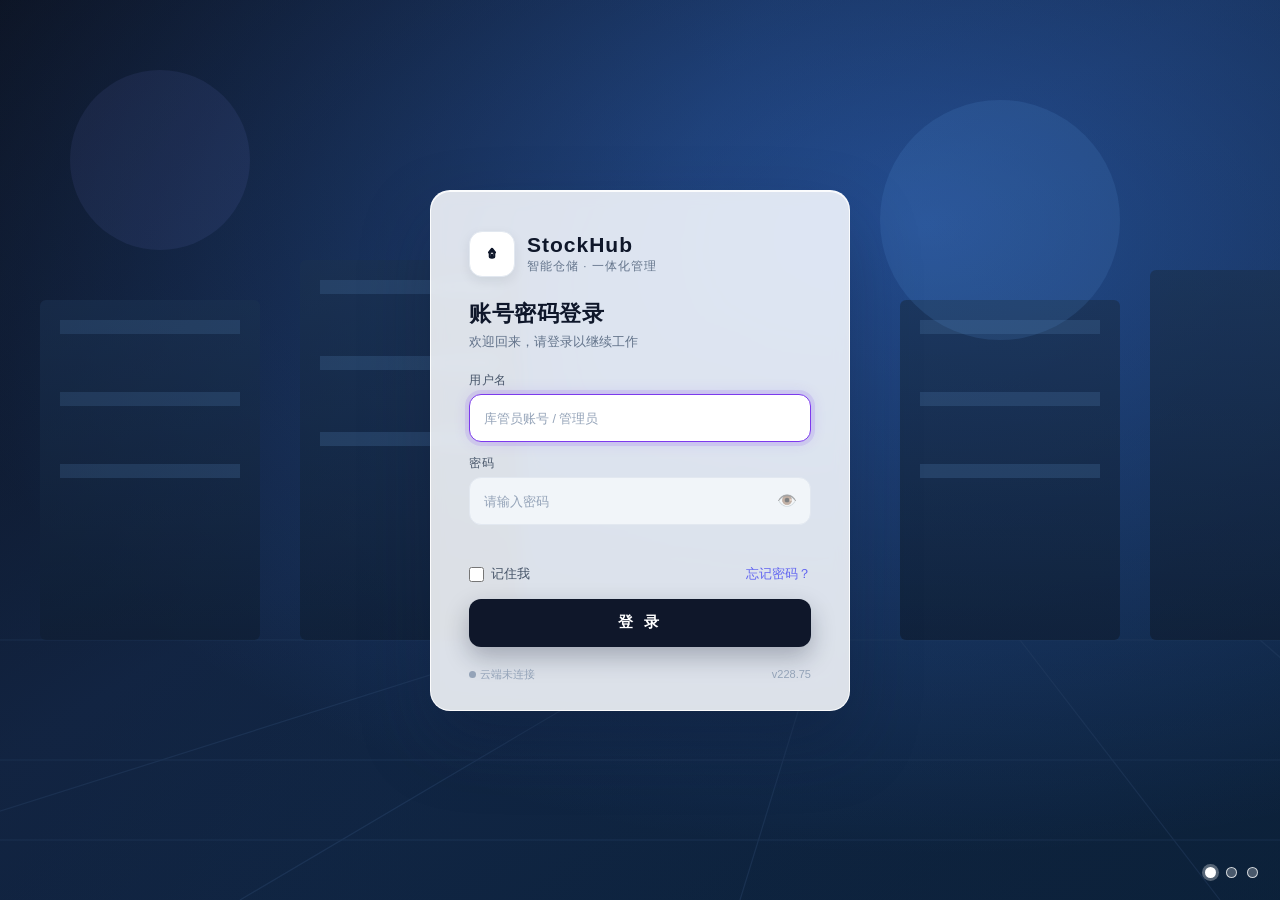
==== index.html @ 63c7f607 "Add files via upload" ====
<!DOCTYPE html>
<html lang="zh-CN" data-theme="light">
<head>
  <meta charset="UTF-8">
  <meta name="viewport" content="width=device-width, initial-scale=1.0, maximum-scale=1.0, user-scalable=no, viewport-fit=cover">
  <meta name="apple-mobile-web-app-capable" content="yes">
  <meta name="apple-mobile-web-app-status-bar-style" content="default">
  <meta name="apple-mobile-web-app-title" content="库管工作台">
  <link rel="apple-touch-icon" href="icons/icon-192.png?v=228.75" type="image/png">
  <link rel="icon" href="icons/icon-192.png?v=228.75" type="image/png">
  <link rel="manifest" href="manifest.json?v=228.75">
  <meta name="theme-color" content="#357ABD">
  <!-- 🟢 AUDIT-228-08（v228.18）：CSP 说明 —— 此处**不写** meta CSP，原因有二：
       ① Content-Security-Policy-Report-Only **不支持通过 <meta> 传递**（浏览器会报
          "delivered via a <meta> element, which is disallowed"，策略被整条忽略）；
       ② 本页大量使用内联 onclick 与内联 <style>，强制 CSP 需 'unsafe-inline'，
          实际拦截价值有限，却容易误伤第三方 SDK。
       正确做法是在**服务端响应头**配置（静态托管需由网关/CDN 注入）：
         Content-Security-Policy-Report-Only: default-src 'self'; script-src 'self' 'unsafe-inline' https://beacon.cdn.qq.com; style-src 'self' 'unsafe-inline'; img-src 'self' data: blob:; connect-src 'self' https: wss:; frame-ancestors 'self'; base-uri 'self'
       待控制台观察无业务误报后，再切换为 Content-Security-Policy 强制执行。
       ⚠️ CSP 只是「第二道防线」，第一道仍是所有插值必须经 esc / escAttr。 -->
  <title>库管系统工作台</title>
<!-- CRITICAL_CSS_START -->
<style>
/* 关键 CSS：首屏内联，由 tools/gen-critical-css.mjs 从 css/style.css 自动生成，请勿手改 */
:root{
  /* 背景与光晕 */
  --bg-primary: #F0F4F8;
  --bg-aurora-1: rgba(148, 200, 220, 0.18);
  --bg-aurora-2: rgba(167, 180, 220, 0.15);
  --bg-aurora-3: rgba(160, 210, 200, 0.15);
  --bg-aurora-4: rgba(180, 170, 200, 0.10);
  --bg-noise: url("data:image/svg+xml,%3Csvg viewBox='0 0 256 256' xmlns='http://www.w3.org/2000/svg'%3E%3Cfilter id='n'%3E%3CfeTurbulence type='fractalNoise' baseFrequency='0.9' numOctaves='4' stitchTiles='stitch'/%3E%3C/filter%3E%3Crect width='100%25' height='100%25' filter='url(%23n)' opacity='0.025'/%3E%3C/svg%3E");

  /* 卡片 */
  /* 🟢 v228.08 P1-7：模糊半径下调后，提高卡片底色不透明度作补偿，
     避免背后内容透出影响文字可读性（磨砂感略减，但可读性不降级）。 */
  --card-bg: rgba(255,255,255,0.82);
  --card-bg-hover: rgba(255,255,255,0.85);
  --card-border: rgba(255,255,255,0.8);
  --card-shadow: 0 4px 24px rgba(31,38,135,0.06);
  --card-shadow-hover: 0 8px 36px rgba(31,38,135,0.10);

  /* 🟢 v228.68：语义表面变量（供内联 style 的 var(--bg-card,#fff) 等引用）。
     此前暗色主题未定义这些变量，导致大量内联 var(--bg-card,#fff) 在暗色下回退成纯白。
     这里在亮/暗两套都显式声明，使内联样式随主题切换。 */
  --bg-card: #ffffff;
  --border-color: #e5e7eb;
  --bg-input: #f3f4f6;
  --text-secondary: #5A6B7F;

  /* 🟢 v185：标题行改为冰川蓝渐变（D' 方案），变量跟随主调 */
  --thead-bg: #5e9ad0;

  /* 侧边栏/弹窗（🟢 v186-B：深青+暖橙方案） */
  --panel-bg: #ffffff;
  --panel-border: rgba(0,78,102,0.10);
  --panel-teal: #004E66;
  --panel-teal-light: #51a3bc;
  --panel-orange: #ff5f2e;

  /* 文字 */
  --text-main: #1E293B;
  /* 🟢 v228.24 B-2：--text-body 原 #64748B 在斑马纹行(rgba(220,232,242,.55))上仅 4.22:1，12px 不达标；
     加深至 #5A6B7F（白底 5.46:1 / 斑马行 4.84:1） */
  --text-body: #5A6B7F;
  /* 🟢 v228.24 B-2：原 #94A3B8 在白底仅 2.56:1（KPI 标签/空态/分页数字全站命中，WCAG AA 失败）；
     加深至 #5A6B7F ≈5.1:1。⚠️ 此为权威定义（style.css 后于 index.html 内联 <style> 加载，故此处生效） */
  --text-muted: #5A6B7F;
  --text-inverse: #FFFFFF;

  /* 主色调（冰川蓝） */
  --primary: #5B9BD5;
  --primary-light: #93C5FD;
  --primary-deep: #3B82C4;
  --primary-glow: rgba(91,155,213,0.3);

  /* 强调色 */
  --accent-mint: #6DBF9F;
  --accent-mint-light: rgba(109,191,159,0.15);
  --accent-coral: #D49595;
  --accent-coral-light: rgba(212,149,149,0.15);
  --accent-lavender: #A78BFA;
  --accent-lavender-light: rgba(167,139,250,0.15);
  --accent-warm: #D4A870;
  --accent-warm-light: rgba(212,168,112,0.15);

  /* 状态色（🟢 v227.32：提饱和，解决莫兰迪低对比——小字号/移动端看不清的问题；与深色主题对齐） */
  /* 🟢 v228.24 B-2：danger 文字色由 #E5484D（白底 3.91:1 / 斑马行 3.47:1，12px 不达标）加深至 #C62828
     （白底 5.62:1 / 斑马行 4.99:1）。该令牌在明色主题下仅作前景文字（背景用 -bg 变量），加深不影响实心填充观感。 */
  --status-danger: #C62828;
  --status-danger-bg: rgba(198,40,40,0.12);
  /* 🟢 v228.24 B-2：warning/success 同因「作前景文字」而加深（原 #F59E0B 仅 2.15:1、#16A34A 仅 3.30:1）
     → #B45309（5.02:1）/ #15803D（5.02:1）。背景态仍由 -bg 变量承担，不影响徽标/进度条观感。 */
  --status-warning: #A04708;
  --status-warning-bg: rgba(160,71,8,0.14);
  --status-success: #15803D;
  --status-success-bg: rgba(21,128,61,0.12);
  --status-info: #2563EB;
  --status-info-bg: rgba(37,99,235,0.12);

  /* 毛玻璃
     🟢 v228.08 性能优化 P1-7：模糊半径 20px/10px → 8px/6px。
     backdrop-filter 的 GPU 开销与模糊半径近似平方关系，20~24px 的重磨砂在低端机/移动端
     滚动与弹窗动画时明显掉帧。降到 8px 后磨砂感基本保留（配合卡片背景不透明度上调作补偿），
     合成开销大幅下降。 */
  --glass-blur: blur(8px) saturate(150%);
  --glass-blur-light: blur(6px) saturate(140%);

  /* 滚动条（🟢 v190：加宽到 12px，轨道透明+内边距留白，滑块用冰川蓝半透，hover 加深） */
  --scrollbar-thumb: rgba(91,155,213,0.35);
  --scrollbar-thumb-hover: rgba(91,155,213,0.55);
  --scrollbar-track: transparent;
  --scrollbar-width: 12px;
  --scrollbar-thumb-w: 10px;

  /* 🟢 v227.53：侧栏面板/头部/按钮底色（默认浅色态） */
  --sidebar-panel-bg-top: #ffffff;
  --sidebar-panel-bg-bottom: #f3f9fb;
  --sidebar-header-bg-top: #f4fafa;
  --sidebar-header-bg-bottom: #ffffff;
  --sidebar-toggle-bg: #f4fafa;

  /* 圆角 */
  --radius-xs: 6px;
  --radius-sm: 10px;
  --radius-md: 16px;
  --radius-lg: 22px;
  --radius-xl: 28px;

  /* 布局 */
  --header-height: 56px;
  --sidebar-width: 240px;
  --content-gap: 14px;

  /* 过渡 */
  --theme-transition: 0.3s cubic-bezier(0.4, 0, 0.2, 1);
}

[data-theme="dark"]{
  --bg-primary: #0B1120;
  --bg-aurora-1: rgba(56,189,248,0.06);
  --bg-aurora-2: rgba(99,102,241,0.05);
  --bg-aurora-3: rgba(52,211,153,0.04);
  --bg-aurora-4: rgba(168,85,247,0.03);
  --bg-noise: url("data:image/svg+xml,%3Csvg viewBox='0 0 256 256' xmlns='http://www.w3.org/2000/svg'%3E%3Cfilter id='n'%3E%3CfeTurbulence type='fractalNoise' baseFrequency='0.9' numOctaves='4' stitchTiles='stitch'/%3E%3C/filter%3E%3Crect width='100%25' height='100%25' filter='url(%23n)' opacity='0.02'/%3E%3C/svg%3E");

  --card-bg: rgba(15,23,42,0.74);
  --card-bg-hover: rgba(15,23,42,0.8);
  --card-border: rgba(56,189,248,0.25);
  --card-shadow: 0 0 20px rgba(56,189,248,0.06), inset 0 1px 0 rgba(255,255,255,0.03);
  --card-shadow-hover: 0 0 32px rgba(56,189,248,0.12), inset 0 1px 0 rgba(255,255,255,0.05);

  --panel-bg: rgba(15,31,42,0.94);
  --panel-border: rgba(81,163,188,0.20);
  --panel-teal: #5e9ad0;
  --panel-teal-light: #6DBF9F;
  --panel-orange: #ff7a52;

  /* 🟢 v185：暗色标题行改为更深冰川蓝渐变 */
  --thead-bg: #234c76;

  --text-main: #F8FAFC;
  --text-body: #94A3B8;
  --text-muted: #64748B;
  --text-inverse: #0F172A;

  --primary: #38BDF8;
  --primary-light: #7DD3FC;
  --primary-deep: #0EA5E9;
  --primary-glow: rgba(56,189,248,0.4);

  --accent-mint: #34D399;
  --accent-mint-light: rgba(52,211,153,0.12);
  --accent-coral: #FB7185;
  --accent-coral-light: rgba(251,113,133,0.12);
  --accent-lavender: #A78BFA;
  --accent-lavender-light: rgba(167,139,250,0.12);
  --accent-warm: #FBBF24;
  --accent-warm-light: rgba(251,191,36,0.12);

  --status-danger: #FB7185;
  --status-danger-bg: rgba(251,113,133,0.15);
  --status-warning: #FBBF24;
  --status-warning-bg: rgba(251,191,36,0.15);
  --status-success: #34D399;
  --status-success-bg: rgba(52,211,153,0.15);
  --status-info: #38BDF8;
  --status-info-bg: rgba(56,189,248,0.15);

  --scrollbar-thumb: rgba(56,189,248,0.40);
  --scrollbar-thumb-hover: rgba(56,189,248,0.65);
  --scrollbar-track: transparent;
  --scrollbar-width: 12px;
  --scrollbar-thumb-w: 10px;

  /* 🟢 v228.68：语义表面变量（暗色值）—— 与 :root 对应，确保内联 var(--bg-card,#fff) 等随暗色翻转 */
  --bg-card: #1b222c;
  --border-color: #3a4452;
  --bg-input: #1f2733;
  --text-secondary: #cbd5e1;
}

*{ margin: 0; padding: 0; box-sizing: border-box; }

html, body{
  width: 100%; height: 100%;
  font-family: -apple-system, BlinkMacSystemFont, "SF Pro Display", "Helvetica Neue", sans-serif;
  font-size: 14px;
  color: var(--text-main);
  overflow: hidden;
  -webkit-font-smoothing: antialiased;
  -webkit-overflow-scrolling: touch;
  transition: color var(--theme-transition);
}

body{
  background: var(--bg-primary);
  transition: background var(--theme-transition);
}

.loading-overlay{
  position: fixed; top: 0; left: 0; right: 0; bottom: 0;
  background: var(--bg-primary);
  backdrop-filter: blur(8px); -webkit-backdrop-filter: blur(8px);
  display: flex; flex-direction: column; align-items: center; justify-content: center;
  z-index: 1000; transition: opacity 0.3s;
}
.loading-spinner{
  width: 40px; height: 40px; border: 3px solid rgba(122,156,165,0.12);
  border-top-color: var(--primary); border-radius: 50%;
  animation: spin 0.7s linear infinite;
}
@keyframes spin { to{ transform: rotate(360deg); }}
.loading-text{ margin-top: 14px; font-size: 13px; color: var(--text-body); font-weight: 500; }
/* 🟢 v228.22：加载副文案 + 跳过按钮（B-1 修复：打底/同步长时间不结束时的逃生口） */
.loading-sub{ margin-top: 10px; font-size: 12.5px; color: var(--text-muted); line-height: 1.5; max-width: 280px; text-align: center; }
.loading-actions{ margin-top: 18px; display: flex; gap: 10px; justify-content: center; }
.loading-skip-btn{ font-size: 13px; padding: 8px 16px; cursor: pointer; }
/* 🟢 v228.22 B-3：内置示例数据提示横幅（让用户区分演示数据与真实数据） */
.demo-data-banner{
  margin:0 0 12px; padding:10px 14px; border-radius:10px;
  background:rgba(245,158,11,0.12); border:1px solid rgba(245,158,11,0.35);
  color:#92400e; font-size:12.5px; line-height:1.5;
}
.demo-data-banner b{ color:#b45309; }
[data-theme="dark"] .demo-data-banner{ background:rgba(245,158,11,0.16); color:#fcd34d; border-color:rgba(245,158,11,0.40); }
[data-theme="dark"] .demo-data-banner b{ color:#fbbf24; }

/* 货车进度条形态 */
.loading-truck-wrap{ margin-top: 22px; display: flex; flex-direction: column; align-items: center; gap: 10px; }
[hidden]{ display: none !important; }
.loading-seg{ position: relative; width: min(360px, 70vw); height: 16px;
  background: rgba(122,156,165,.14); border-radius: 8px; }
.loading-seg::after{ content: ""; position: absolute; left: 0; top: 0; bottom: 0; width: 100%;
  background: linear-gradient(180deg, var(--primary), var(--accent)); opacity: .0; border-radius: 8px; }
.truck-gfx{ position: absolute; top: -44px; left: 0; width: 64px; height: 40px; transform: translateX(0);
  transition: left .22s cubic-bezier(.4,0,.2,1);
  filter: drop-shadow(0 2px 3px rgba(0,0,0,.5)) drop-shadow(0 0 6px rgba(47,212,196,.22)); }
.truck-gfx svg{ display: block; width: 64px; height: 40px; }
.truck-gfx .wheel{ transform-box: fill-box; transform-origin: center; animation: wheelSpin .5s linear infinite; }
@keyframes wheelSpin { to{ transform: rotate(360deg); }}
.truck-gfx{ animation: truckBob .5s ease-in-out infinite; }
@keyframes truckBob { 0%, 100%{ transform: translateX(0) translateY(0); } 50%{ transform: translateX(0) translateY(-1.5px); }}
.loading-pct{ font-size: 13px; font-weight: 600; letter-spacing: 1px; color: var(--accent); }

/* 胶囊波形态(云端同步) */
.loading-caps-wrap{ margin-top: 26px; display: flex; flex-direction: column; align-items: center; }
.loading-caps{ display: flex; align-items: flex-end; gap: 4px; height: 54px; }
.loading-caps span{ width: 7px; height: 8px; border-radius: 3px; background: rgba(122,156,165,.18);
  transition: height .28s cubic-bezier(.3,1.4,.5,1), background .2s; }
.loading-caps span.on{ background: linear-gradient(180deg, var(--accent), var(--primary)); }
.loading-caps span.head{ background: #7ec8f0; box-shadow: 0 0 8px var(--accent); transform: scaleY(1.5); }

/* 粒子流体形态(数据导入) */
.loading-fluid-wrap{ margin-top: 28px; display: flex; flex-direction: column; align-items: center; }
.loading-fluid{ position: relative; width: min(300px, 70vw); height: 16px; border-radius: 8px; overflow: hidden;
  background: rgba(122,156,165,.12); border: 1px solid rgba(122,156,165,.25); }
.loading-fluid canvas{ position: absolute; inset: 0; width: 100%; height: 100%; }
.loading-fluid-base{ position: absolute; left: 0; top: 0; bottom: 0; width: 0%; border-radius: 8px;
  background: linear-gradient(90deg, rgba(47,212,196,.35), rgba(79,155,232,.35)); transition: width .25s linear; }
</style>
<!-- CRITICAL_CSS_END -->
    <!-- 🟢 v228.09 性能优化 P0-2：首屏关键 CSS 已内联（上方 CRITICAL_CSS 块，8.4KB），
         全量 style.css(211KB) 改为【非阻塞】加载：preload 拉取 → onload 转 stylesheet。
         首屏只依赖 8.4KB 内联样式，loading 遮罩即可正确显示；全量样式在遮罩期间并行加载完成。 -->
    <link rel="preload" href="css/style.css?v=228.75" as="style" onload="this.onload=null;this.rel='stylesheet'">
    <noscript><link rel="stylesheet" href="css/style.css?v=228.75"></noscript>
    <script>
      // 兜底：极老旧内核可能不触发 preload 的 onload。延迟 3s 检测，仅在样式确实未生效时
      // 才补一个阻塞式 link —— 延迟是为了避免正常情况下误触发、反而抵消异步收益。
      setTimeout(function () {
        var ok = false;
        for (var i = 0; i < document.styleSheets.length; i++) {
          if ((document.styleSheets[i].href || '').indexOf('css/style.css') >= 0) { ok = true; break; }
        }
        if (!ok) {
          var l = document.createElement('link');
          l.rel = 'stylesheet'; l.href = 'css/style.css?v=228.75';
          document.head.appendChild(l);
        }
      }, 3000);
    </script>
  <!-- 🟢 v228.08 性能优化 P0-1：首屏只保留「启动必需」的两个库（Dexie 数据层 / Supabase 云端同步）。
       以下大库改为按需加载（由 js/lazy-lib.js 提供 LazyLib，首次使用时才下载），
       首屏 JS 下载+解析量从 ~3.1MB 降至 ~0.2MB：
         · chart.min.js(205KB)  → 仪表盘/趋势图首次绘制时
         · xlsx.full.min.js(881KB) → 数据导入 / Excel 导出时（Worker 解析另自行 importScripts）
         · jsqr.min.js(257KB)   → 打开「扫一扫」时
         · jszip.min.js(98KB)   → 点击「源码」打包下载时
         · qrcode.min.js(57KB)  → 现存量二维码 / 存货档案二维码（v228.17 恢复加载，见下方 <script>） -->
  <script defer src="lib/dexie.min.js?v=55"></script>
  <script defer src="lib/supabase.min.js?v=55"></script>
  <script defer src="js/lazy-lib.js?v=228.75"></script>
<!-- 🟢 v228.53：beacon 统计脚本改为「动态异步注入」。
     旧版（M4）用 defer：defer 脚本会阻塞 DOMContentLoaded，而 App.init()（app.js）也绑在
     DOMContentLoaded 上 —— 一旦 beacon.cdn.qq.com 在用户网络下慢/不可达（DNS 挂起、办公网
     屏蔽、境外链路抖动），启动屏「正在初始化...」会卡住直到请求超时（实测可 30s+）。
     改为动态注入后：① 不再阻塞 DOMContentLoaded，应用秒启；② 加载完成后再上报（数据不丢）；
     ③ 加载失败静默跳过（统计缺失无碍业务）。 -->
<script>
(function(){
  function initBeacon(){
    try{
      var beacon=new BeaconAction({
        appkey:(window.AppConfig && AppConfig.beaconAppkey) || '0WEB06U85YBSLJNL',
        versionCode:'1.0.0',
        channelID:'share',
        delay:1000,
        sessionDuration:30*60*1000,
        isOversea:false,
        needReportRqdEvent:false
      });
      beacon.onDirectUserAction('preview_page_view',{
        'url':location.href,
        'referrer':document.referrer,
        'title':document.title,
        'sandbox_id':'c430b5fce1834633aeee2e5bbe763daa'
      });
    }catch(e){}
  }
  try{
    var s=document.createElement('script');
    s.src='https://beacon.cdn.qq.com/sdk/4.5.9/beacon_web.min.js';
    s.async=true;
    s.onload=initBeacon;
    s.onerror=function(){ /* 统计 CDN 不可达：静默跳过，绝不影响业务启动 */ };
    document.head.appendChild(s);
  }catch(e){ /* 注入失败同样不影响业务 */ }
})();
</script></head>
<body>
  <div class="app-container" id="appContainer">
    <!-- 固定左侧功能栏 -->
    <aside class="sidebar-panel" id="sidebarPanel">
      <div class="sidebar-header">
        <div class="sidebar-logo-icon" id="sidebarAvatar" title="点击更换头像">库</div>
        <div class="sidebar-header-info">
          <div class="sidebar-title" id="sidebarTitle" title="点击切换账号 / 退出登录">库管工作台</div>
          <div class="sidebar-subtitle" id="sidebarSubtitle">
            <input type="text" class="sidebar-mood-input" id="sidebarMood" placeholder="写点什么（如：今日心情、当班备注）" maxlength="30">
          </div>
        </div>
        <button class="sidebar-toggle-btn" id="sidebarToggleBtn" title="收起/展开边栏">
          <svg width="16" height="16" viewBox="0 0 16 16" fill="none"><path d="M10 4L6 8L10 12" stroke="currentColor" stroke-width="1.5" stroke-linecap="round" stroke-linejoin="round"/></svg>
        </button>
      </div>

      <!-- 🟢 v227.46：原「账号状态条」已删除 —— 账号入口统一为侧栏标题（点击可切换/退出）与顶部胶囊 -->

      <!-- 导航滚动区：小屏/移动端高度不足时内部滚动，保证所有功能模块可达 -->
      <nav class="sidebar-nav">
      <div class="sidebar-section">
        <a class="sidebar-item active" data-module="dashboard" href="#dashboard">
          <span class="item-icon" style="background:var(--accent-lavender-light);">📊</span>
          <span class="item-text">首页仪表盘</span>
        </a>
        <a class="sidebar-item" data-module="query" href="#query">
          <span class="item-icon" style="background:var(--accent-lavender-light);">🔍</span>
          <span class="item-text">查询系统</span>
          <span class="item-badge tag-info">热</span>
        </a>
        <a class="sidebar-item" data-module="inventoryAlert" href="#inventoryAlert">
          <span class="item-icon" style="background:var(--accent-coral-light);">⚠️</span>
          <span class="item-text">库存预警</span>
          <span class="item-badge tag-danger" id="badgeAlert">--</span>
        </a>
        <a class="sidebar-item" data-module="orderCheck" href="#orderCheck">
          <span class="item-icon" style="background:var(--accent-coral-light);">📋</span>
          <span class="item-text">订货核对</span>
        </a>
        <a class="sidebar-item" data-module="orderTrack" href="#orderTrack">
          <span class="item-icon" style="background:var(--accent-coral-light);">📦</span>
          <span class="item-text">订单跟踪</span>
        </a>
      </div>

      <div class="sidebar-section">
        <a class="sidebar-item" data-module="stock" href="#stock">
          <span class="item-icon" style="background:var(--accent-mint-light);">🏪</span>
          <span class="item-text">现存量</span>
        </a>
        <a class="sidebar-item" data-module="stocktake" href="#stocktake">
          <span class="item-icon" style="background:var(--accent-mint-light);">📋</span>
          <span class="item-text">盘点</span>
        </a>
        <a class="sidebar-item" data-module="stocktakeRecord" href="#stocktakeRecord">
          <span class="item-icon" style="background:var(--accent-mint-light);">📝</span>
          <span class="item-text">盘点记录列表</span>
        </a>
        <a class="sidebar-item" data-module="orders" href="#orders">
          <span class="item-icon" style="background:var(--status-info-bg);">📝</span>
          <span class="item-text">订单列表</span>
        </a>
        <a class="sidebar-item" data-module="inbound" href="#inbound">
          <span class="item-icon" style="background:var(--accent-mint-light);">📥</span>
          <span class="item-text">入库列表</span>
        </a>
        <a class="sidebar-item" data-module="pricing" href="#pricing">
          <span class="item-icon">💰</span><span class="item-text">合同价格</span>
        </a>
        <a class="sidebar-item" data-module="reconciliation" href="#reconciliation">
          <span class="item-icon">📋</span><span class="item-text">对账功能</span>
        </a>
      </div>

      <div class="sidebar-section">
        <a class="sidebar-item" data-module="supplier" href="#supplier">
          <span class="item-icon" style="background:var(--accent-warm-light);">🏭</span>
          <span class="item-text">供应商管理</span>
        </a>
        <a class="sidebar-item" data-module="lowTurnover" href="#lowTurnover">
          <span class="item-icon">🐢</span><span class="item-text">低周转材料</span>
        </a>
        <a class="sidebar-item" data-module="breach" href="#breach">
          <span class="item-icon">❌</span><span class="item-text">违约台账</span>
        </a>
        <a class="sidebar-item" data-module="outbound" href="#outbound">
          <span class="item-icon">📤</span><span class="item-text">临时出库</span>
        </a>
        <a class="sidebar-item" data-module="outboundList" href="#outboundList">
          <span class="item-icon">🏬</span><span class="item-text">中心出库列表</span>
        </a>
      </div>
      </nav>

      <div class="sidebar-footer">
        <!-- 🟢 v228.33：4 个系统入口（云端同步 / 数据导入 / 设置 / 源码）折叠进「更多 / 设置」分组，
             默认收起在底部，点击头部才展开 —— 解决低频入口长期占地盘、移动端/小屏更明显的问题；
             - 分组内各 item 仍保留 data-entry，App._applyEntryVisibility() / _wireEntryGuards() 显隐与权限门照常生效；
             - 折叠态用 grid-template-rows 0fr→1fr 平滑过渡；展开状态记忆在 localStorage('sidebarFooterOpen') -->
        <div class="sidebar-footer-group" id="sidebarFooterGroup">
          <div class="sidebar-footer-toggle" id="sidebarFooterToggle" role="button" tabindex="0" aria-expanded="false">
            <span class="item-icon" style="background:var(--accent-lavender-light)">⚙️</span>
            <span class="item-text">更多 / 设置</span>
            <span class="chevron">▾</span>
          </div>
          <div class="sidebar-footer-items"><div class="sidebar-footer-items-inner">
            <a class="sidebar-item" data-entry="cloud" onclick="App.openCloudEntry()">
              <span class="item-icon">☁️</span><span class="item-text">云端同步</span>
            </a>
            <a class="sidebar-item" data-entry="import" onclick="App.openImportEntry()">
              <span class="item-icon">🔄</span><span class="item-text">数据导入</span>
            </a>
            <a class="sidebar-item" data-entry="settings" id="sidebarSettingsBtn">
              <span class="item-icon">⚙️</span><span class="item-text">设置</span>
            </a>
            <a class="sidebar-item" data-entry="source" id="sourceDownloadBtn" href="javascript:void(0)" title="下载工作台源代码">
              <span class="item-icon">📦</span><span class="item-text">源码</span>
            </a>
          </div></div>
        </div>
      </div>
    </aside>

    <!-- 移动端汉堡菜单遮罩 -->
    <div class="sidebar-overlay" id="sidebarOverlay"></div>

    <!-- 主内容区 -->
    <main class="main-content">
      <!-- 顶部导航栏 -->
      <header class="top-bar">
        <div class="top-bar-left">
          <button class="hamburger-btn mobile-only" id="hamburgerBtn">
            <span></span><span></span><span></span>
          </button>
          <!-- 🟢 v228.70：去掉内联 white-space:nowrap（会压过移动端两行折行规则），换行控制统一交给 CSS
               🟢 v228.71：去掉内联 font-size:16px（同理会压过移动端 12px 缩号规则），字号统一交给 CSS -->
          <strong style="color:var(--text-primary);">StockHub</strong>
          <span id="appVersionBadge" style="font-size:10.5px;color:var(--text-secondary);background:rgba(99,102,241,0.08);border:1px solid rgba(99,102,241,0.18);padding:2px 7px;border-radius:6px;margin-left:6px;font-weight:500;letter-spacing:0.3px;" title="当前发布版本号"></span>
        </div>
        <div class="search-box">
          <button class="topbar-account-btn" id="topbarAccountBtn" title="点击切换账号" aria-label="当前账号"></button>
        </div>
        <div class="top-bar-right">
          <!-- 🟢 v197：扫一扫图标（WebRTC + jsQR）→ 识别存货编码 → 直达档案页 -->
          <button class="topbar-qr-scan" id="topbarQrScanBtn" title="扫一扫" aria-label="扫一扫">
            <svg viewBox="0 0 24 24" width="20" height="20" fill="none" stroke="currentColor" stroke-width="2" stroke-linecap="round" stroke-linejoin="round" aria-hidden="true">
              <path d="M3 7V5a2 2 0 0 1 2-2h2"></path>
              <path d="M17 3h2a2 2 0 0 1 2 2v2"></path>
              <path d="M21 17v2a2 2 0 0 1-2 2h-2"></path>
              <path d="M7 21H5a2 2 0 0 1-2-2v-2"></path>
              <line x1="3" y1="12" x2="21" y2="12"></line>
            </svg>
          </button>
          <button class="theme-toggle" id="themeToggle" title="切换主题">🌙</button>
          <span class="current-time" id="currentTime">--:--</span>
          <div class="sync-status" id="syncStatus" title="云端连接状态">
            <span class="status-dot"></span>
            <span id="syncStatusText">未连接</span>
            <span id="syncStatusAgo" class="sync-status__ago" hidden></span>
          </div>
        </div>
      </header>

      <!-- 内容滚动区 -->
      <div class="content-scroll" id="contentArea">
        <!-- 动态渲染 -->
      </div>
    </main>

    <!-- 🟢 v227.33：移动端底部 Tab 栏（一级入口仅「查询 / 盘点」，其余模块走汉堡抽屉）
         理由：库管员户外单手操作，高频就这两个；只放 2 个 Tab 可给足触控宽度（≥44px）。 -->
    <nav class="mobile-tabbar" id="mobileTabbar" aria-label="底部快捷导航">
      <button class="mtab-item" type="button" data-tab-module="query">
        <span class="mtab-icon">🔍</span>
        <span class="mtab-label">查询</span>
      </button>
      <button class="mtab-item" type="button" data-tab-module="stocktake">
        <span class="mtab-icon">📋</span>
        <span class="mtab-label">盘点</span>
      </button>
    </nav>
  </div>

  <!-- 加载遮罩 -->
  <div class="loading-overlay" id="loadingOverlay">
    <div class="loading-spinner" id="loadingSpinner"></div>
    <div class="loading-text" id="loadingText">正在初始化...</div>
    <div class="loading-sub" id="loadingSub" hidden></div>
    <div class="loading-actions" id="loadingActions" hidden>
      <button class="btn--ghost loading-skip-btn" id="loadingSkipBtn" type="button">跳过并进入工作台</button>
    </div>

    <!-- 货车进度条形态(variant: 'truck', 传 progress 时启用) -->
    <div class="loading-truck-wrap" id="loadingTruckWrap" hidden>
      <div class="loading-seg" id="loadingSeg">
        <div class="truck-gfx" id="loadingTruck">
          <svg width="64" height="40" viewBox="0 0 64 40" fill="none" xmlns="http://www.w3.org/2000/svg">
            <defs>
              <linearGradient id="ltBodyG" x1="0" y1="0" x2="0" y2="1">
                <stop offset="0" stop-color="#39e0d0"/><stop offset="1" stop-color="#1c9e96"/>
              </linearGradient>
              <linearGradient id="ltCabG" x1="0" y1="0" x2="0" y2="1">
                <stop offset="0" stop-color="#5aa6ee"/><stop offset="1" stop-color="#3f7fd0"/>
              </linearGradient>
            </defs>
            <rect x="6" y="26" width="52" height="4" rx="2" fill="#2a3340"/>
            <rect x="6" y="10" width="30" height="17" rx="3" fill="url(#ltBodyG)" stroke="#1b8f88" stroke-width="1.2"/>
            <line x1="14" y1="12" x2="14" y2="25" stroke="#1b8f88" stroke-width="1" opacity=".7"/>
            <line x1="22" y1="12" x2="22" y2="25" stroke="#1b8f88" stroke-width="1" opacity=".7"/>
            <line x1="30" y1="12" x2="30" y2="25" stroke="#1b8f88" stroke-width="1" opacity=".7"/>
            <path d="M36 13 L46 13 Q50 13 51 17 L51 27 L36 27 Z" fill="url(#ltCabG)" stroke="#2f6bc0" stroke-width="1.2"/>
            <path d="M38 15 L45 15 Q47 15 48 17 L48 20 L38 20 Z" fill="#16324a"/>
            <circle cx="50.5" cy="22" r="1.6" fill="#9fe9ff"/>
            <circle class="wheel" cx="16" cy="30" r="5" fill="#232b33" stroke="#0f141a" stroke-width="1.2"/>
            <circle class="wheel" cx="16" cy="30" r="2" fill="#3a4550"/>
            <circle class="wheel" cx="44" cy="30" r="5" fill="#232b33" stroke="#0f141a" stroke-width="1.2"/>
            <circle class="wheel" cx="44" cy="30" r="2" fill="#3a4550"/>
            <rect x="8" y="8" width="3" height="2" rx="1" fill="#2fd4c4"/>
          </svg>
        </div>
      </div>
      <div class="loading-pct" id="loadingPct">0%</div>
    </div>

    <!-- 胶囊波形态(variant: 'capsule', 不确定进度自走) -->
    <div class="loading-caps-wrap" id="loadingCapsWrap" hidden>
      <div class="loading-caps" id="loadingCaps"></div>
    </div>

    <!-- 粒子流体形态(variant: 'fluid', 不确定进度自走) -->
    <div class="loading-fluid-wrap" id="loadingFluidWrap" hidden>
      <div class="loading-fluid" id="loadingFluid"><div class="loading-fluid-base" id="loadingFluidBase"></div><canvas id="loadingFluidCanvas" width="300" height="16"></canvas></div>
    </div>
  </div>

  <!-- 详情模态框 -->
  <div class="modal-overlay" id="modalOverlay">
    <div class="modal" id="modal">
      <div class="modal-header">
        <span class="modal-title" id="modalTitle">详情</span>
        <button class="modal-close" id="modalClose">&times;</button>
      </div>
      <div class="modal-body" id="modalBody"></div>
    </div>
  </div>

  <!-- 源代码下载密码弹窗 -->
  <div class="modal-overlay" id="dlPwOverlay">
    <div class="modal modal-compact" id="dlPwModal">
      <div class="modal-header">
        <span class="modal-title">🔒 源代码下载</span>
        <button class="modal-close" id="dlPwClose">&times;</button>
      </div>
      <div class="modal-body">
        <p style="margin-bottom:14px;color:var(--text-secondary);font-size:14px;line-height:1.6;">该压缩包受密码保护，请输入下载密码后下载：</p>
        <input type="password" id="dlPwInput" placeholder="请输入下载密码" autocomplete="off"
          style="width:100%;padding:11px 12px;border-radius:10px;border:1px solid var(--panel-border);
                 background:var(--input-bg, #fff);color:var(--text-main);font-size:14px;margin-bottom:10px;
                 outline:none;box-sizing:border-box;">
        <div id="dlPwError" style="color:#EF4444;font-size:13px;min-height:18px;margin-bottom:8px;"></div>
        <button id="dlPwSubmit"
          style="width:100%;padding:11px;border:none;border-radius:10px;
                 background:linear-gradient(135deg,#7E8BD9,#5E6FC8);color:#fff;
                 font-weight:600;font-size:15px;cursor:pointer;">确认下载</button>
      </div>
    </div>
  </div>

  <!-- 全屏磨砂弹窗 -->
  <div class="panel-overlay" id="panelOverlay"></div>
  <div class="panel-dialog" id="panelDialog">
    <div class="panel-dialog-header">
      <span class="panel-dialog-title" id="panelTitle">模块名</span>
      <button class="panel-dialog-close" id="panelClose">&times;</button>
    </div>
    <div class="panel-dialog-body" id="panelBody">
      <!-- 弹窗内容动态渲染 -->
    </div>
  </div>

  <script defer src="js/table-utils.js?v=228.75"></script>
  <!-- 🟢 v228.17：恢复 qrcode.min.js 预载。二维码列（现存量列表 / 存货档案）依赖全局 qrcode 函数，
       此前 P0-1 性能优化误将其移除，导致 QR.thumb 全部返回“—”。文件仅 57KB，继续 defer 不阻塞首屏。 -->
  <script defer src="lib/qrcode.min.js?v=55"></script>
  <script defer src="js/qr-util.js?v=228.75"></script>
  <script defer src="js/qr-scan.js?v=228.75"></script>
  <script defer src="js/search-select.js?v=228.75"></script>
  <script defer src="js/entity-links.js?v=228.75"></script>
  <script defer src="js/db.js?v=228.75"></script>
  <script defer src="js/config.js?v=228.75"></script>
  <!-- 🟢 v200：工作台主题弹窗（替换浏览器原生 alert/confirm/prompt） -->
  <script defer src="js/modal.js?v=228.75"></script>
  <script defer src="js/sync.js?v=228.75"></script>
  <script defer src="js/data-loader.js?v=228.75"></script>
  <script defer src="js/dashboard.js?v=228.75"></script>
  <script defer src="js/supplier.js?v=228.75"></script>
  <script defer src="js/query.js?v=228.75"></script>
  <script defer src="js/reconciliation.js?v=228.75"></script>
  <script defer src="js/order-track.js?v=228.75"></script>
  <script defer src="js/inventory-alert.js?v=228.75"></script>
  <script defer src="js/order-check.js?v=228.75"></script>
  <script defer src="js/filter-layout.js?v=228.75"></script>
  <script defer src="js/components/datepicker.js?v=228.75"></script>
  <script defer src="js/orders.js?v=228.75"></script>
  <script defer src="js/inbound.js?v=228.75"></script>
  <script defer src="js/stock.js?v=228.75"></script>
  <script defer src="js/pricing.js?v=228.75"></script>
  <script defer src="js/low-turnover.js?v=228.75"></script>
  <script defer src="js/breach.js?v=228.75"></script>
  <script defer src="js/outbound.js?v=228.75"></script>
  <script defer src="js/stock-detail.js?v=228.75"></script>
  <script defer src="js/supplier-detail.js?v=228.75"></script>
  <script defer src="js/order-detail.js?v=228.75"></script>
  <script defer src="js/stocktake.js?v=228.75"></script>
  <script defer src="js/stocktake-records.js?v=228.75"></script>
  <script defer src="js/color-theme.js?v=228.75"></script>
  <script defer src="js/app.js?v=228.75"></script>
  <script defer src="js/globals.js?v=228.75"></script>
  <script>
  /* 🟢 v228.57：脚本加载完整性守护 —— 解决「发布网关间歇性 502 → 核心 JS 没下来 →
        App is not defined → 永久白屏」，且用户刷新还可能再撞上同一份坏缓存。
     原理：所有脚本都是 defer 普通脚本，任何一个 502 就整站挂掉且不可自愈。
     做法：DOMContentLoaded 后检查核心对象是否就绪；缺失则自动重载（指数退避，最多 5 次），
           并在重载时带上时间戳 query 绕开 CDN/网关的坏缓存。
     影响：全部正常时这段代码零副作用（检查通过即返回）。 */
  (function () {
    var MAX_RETRY = 5;
    function coreReady() {
      try {
        return typeof window.App !== 'undefined'
            && typeof window.AppConfig !== 'undefined'
            && typeof window.DataStore !== 'undefined'
            && typeof window.SyncManager !== 'undefined';
      } catch (e) { return false; }
    }
    function missing() {
      var m = [];
      try {
        if (typeof window.App === 'undefined') m.push('App');
        if (typeof window.AppConfig === 'undefined') m.push('AppConfig');
        if (typeof window.DataStore === 'undefined') m.push('DataStore');
        if (typeof window.SyncManager === 'undefined') m.push('SyncManager');
      } catch (e) {}
      return m;
    }
    function guard() {
      if (coreReady()) return;
      var n = 0;
      try { n = parseInt(sessionStorage.getItem('wb_boot_retry') || '0', 10) || 0; } catch (e) {}
      if (n >= MAX_RETRY) {
        console.error('[boot-guard] 核心脚本多次加载失败，已停止重试。缺失：' + missing().join(', '));
        try {
          var lt = document.getElementById('loadingText');
          if (lt) lt.textContent = '资源加载失败（' + missing().join('/') + '）：请检查网络后刷新页面';
        } catch (e) {}
        return;
      }
      n += 1;
      try { sessionStorage.setItem('wb_boot_retry', String(n)); } catch (e) {}
      console.warn('[boot-guard] 核心脚本缺失（' + missing().join(', ') + '），第 ' + n + '/' + MAX_RETRY + ' 次自动重载…');
      var delay = Math.min(300 * Math.pow(2, n - 1), 3000);
      setTimeout(function () {
        try {
          var u = new URL(location.href);
          u.searchParams.set('_boot', String(Date.now()));
          location.replace(u.toString());
        } catch (e) { location.reload(); }
      }, delay);
    }
    // DOMContentLoaded 此时 defer 脚本应已全部执行完毕
    window.addEventListener('DOMContentLoaded', function () {
      setTimeout(guard, 50);   // 留 50ms 让最后一个 defer 脚本收尾
    });
    // 加载成功后清掉重试计数（避免下次正常启动被历史计数影响）
    window.addEventListener('load', function () {
      setTimeout(function () { if (coreReady()) { try { sessionStorage.removeItem('wb_boot_retry'); } catch (e) {} } }, 200);
    });
  })();
  </script>
  <!-- PWA: 注册 Service Worker（支持离线 + 安装为桌面应用） -->
  <script>
    if ('serviceWorker' in navigator) {
      window.addEventListener('load', function() {
        // 🟢 v227.21：注册 URL 带版本戳 + updateViaCache:'none'，确保每次发版浏览器都重新拉取 SW 脚本，
        //   避免「改了 CACHE_NAME 但旧 ?v= 被 CDN 缓存、SW 永不更新」的卡死。
        navigator.serviceWorker.register('service-worker.js?v=228.75', { updateViaCache: 'none' }).then(function(reg) {
          console.log('[PWA] Service Worker 注册成功:', reg.scope);
        }).catch(function(err) {
          console.warn('[PWA] Service Worker 注册失败:', err);
        });
        // 🟢 v227.21：新 SW 接管控制时自动刷新一次，让新版资源立即生效（防「发了版却看不到」）。
        let __swRefreshing = false;
        navigator.serviceWorker.addEventListener('controllerchange', function() {
          if (__swRefreshing) return;
          __swRefreshing = true;
          location.reload();
        });
      });
    }
  </script>

  <!-- 源代码保护（基础防护：禁用右键/F12/查看源码快捷键 + 控制台水印） -->
  <script>
    (function () {
      // 1. 禁用右键菜单
      document.addEventListener('contextmenu', function (e) {
        e.preventDefault();
      });

      // 2. 禁用常见调试/查看源码快捷键
      document.addEventListener('keydown', function (e) {
        // F12
        if (e.key === 'F12') { e.preventDefault(); return; }
        // Ctrl+Shift+I / J / C / K（开发者工具）
        if (e.ctrlKey && e.shiftKey && ['I','J','C','K'].includes(e.key.toUpperCase())) {
          e.preventDefault(); return;
        }
        // Ctrl+U（查看源代码）
        if (e.ctrlKey && e.key.toUpperCase() === 'U') { e.preventDefault(); return; }
        // Ctrl+S（保存页面）
        if (e.ctrlKey && e.key.toUpperCase() === 'S') { e.preventDefault(); return; }
      });

      // 3. 禁止文本选择（防简单复制）
      document.addEventListener('selectstart', function (e) {
        if (e.target.tagName === 'INPUT' || e.target.tagName === 'TEXTAREA') return;
        // 允许在数据表格内选择
        if (e.target.closest && e.target.closest('.data-table')) return;
        e.preventDefault();
      });

      // 4. 控制台水印（含版本号）
      //    🟢 v228.18 附带修复：本脚本是**内联非 defer**脚本，会先于带 defer 的 config.js 执行，
      //    此处直接读 AppConfig 必然是 undefined，导致水印永远显示「v???」。
      //    改为等到 DOMContentLoaded（defer 脚本已全部执行完）后再取真实版本号并打印。
      const _printBanner = function () {
        const _ver = (window.AppConfig && AppConfig.app && AppConfig.app.version) || 'v???';
        const banner = '\n%c🔒 库管系统工作台 · ' + _ver + ' · 源码受保护\n%c本应用为内部使用版本。未经授权，禁止复制、分发或反编译源码。\n© Warehouse Workbench · All Rights Reserved\n';
        console.log(banner, 'color:#3b82f6;font-size:18px;font-weight:bold;padding:4px 0;', 'color:#64748b;font-size:12px;');
        console.log('%c当前版本：' + _ver + '  ·  如需正式授权或技术支持，请联系管理员。', 'color:#94a3b8;font-size:11px;font-style:italic;');
      };
      if (document.readyState === 'loading') {
        document.addEventListener('DOMContentLoaded', _printBanner);
      } else {
        _printBanner();
      }
    })();
  </script>

  <!-- 源代码下载：动态打包当前最新文件（不再使用静态旧 zip） -->
  <!-- 下载需输入密码 1122，每次点击都会要求输入。打包内容与线上版本完全一致。 -->
  <script>
    (function () {
      var overlay = document.getElementById('dlPwOverlay');
      var input   = document.getElementById('dlPwInput');
      var error   = document.getElementById('dlPwError');
      var PW      = '1122';

      // ===== 需要打包的文件清单（相对路径，与项目根目录一致）=====
      // 🟢 v227.89：兜底清单与 SOURCE_FILES.json 同步：新增 filter-layout.js，
      //   移除已删除的 css/style.css.bak-css501（旧备份，根目录已无此文件）。
      // 🟢 v228.60：移除 stocktake-batch.js（盘点批次汇总模块已下线，文件已删除）。
      // 优先路径仍是动态目录扫描（沙箱/常规 http server 支持），此清单仅在 GH Pages 等
      // 不支持目录列表的部署环境作为回退兜底。
      var FILES_TO_PACKAGE = [
        'index.html',
        'manifest.json',
        'service-worker.js',
        '.gitignore',
        'css/style.css',
        'docs/全局代码审查标准.md',
        'bridge/decrypt_bridge.py', 'bridge/dump_one.py', 'bridge/start_bridge.bat',
        'bridge/test_bridge.py', 'bridge/README.md', 'bridge/FRONTEND_INTEGRATION.md',
        'js/table-utils.js', 'js/db.js', 'js/config.js', 'js/sync.js', 'js/data-loader.js',
        'js/dashboard.js', 'js/supplier.js', 'js/query.js', 'js/reconciliation.js',
        'js/order-track.js', 'js/inventory-alert.js', 'js/orders.js', 'js/inbound.js',
        'js/stock.js', 'js/pricing.js', 'js/low-turnover.js', 'js/breach.js',
        'js/outbound.js', 'js/app.js', 'js/order-check.js',
        'js/stock-detail.js', 'js/supplier-detail.js', 'js/order-detail.js', 'js/entity-links.js',
        'js/stocktake.js', 'js/stocktake-records.js',
        'js/filter-layout.js', 'js/globals.js', 'js/color-theme.js', 'js/modal.js',
        'js/qr-scan.js', 'js/qr-util.js', 'js/search-select.js', 'js/import-worker.js',
        'js/components/datepicker.js',
        'lib/dexie.min.js', 'lib/chart.min.js', 'lib/xlsx.full.min.js',
        'lib/supabase.min.js', 'lib/jszip.min.js', 'lib/zxing.min.js',
        'lib/jsqr.min.js', 'lib/qrcode.min.js',
        'icons/icon-72.svg','icons/icon-96.svg','icons/icon-128.svg','icons/icon-144.svg',
        'icons/icon-152.svg','icons/icon-192.svg','icons/icon-512.svg','icons/icon-design.svg',
        'icons/icon-72.png','icons/icon-96.png','icons/icon-128.png','icons/icon-144.png',
        'icons/icon-152.png','icons/icon-192.png','icons/icon-512.png',
        '.github/workflows/deploy.yml',
        '.gitlab-ci.yml',
        'releases/app-manifest.json',
        '.nojekyll'
      ];

      // ===== 动态清单：优先用「目录列表扫描」实时获取当前部署的所有源码文件 =====
      // 这样以后新增任何文件，无需手动更新 SOURCE_FILES.json，下载的源码包都会自动包含。
      // 仅当服务器不支持目录列表（如 GitHub Pages）时，才回退到 SOURCE_FILES.json / 内置清单。
      var SCAN_ROOTS = ['js', 'lib', 'css', 'icons', 'bridge', 'docs'];
      var SKIP_DIRS  = new Set(['node_modules', '.git', 'tools', 'scripts', 'releases']);
      var ROOT_FILES = ['index.html', 'manifest.json', 'service-worker.js',
                        '.gitignore', '.gitlab-ci.yml', '.nojekyll', 'SOURCE_FILES.json',
                        '.github/workflows/deploy.yml', 'releases/app-manifest.json'];
      // 排除「根目录级别」的临时报告/草稿（如 全局代码审查报告_v227.50.md、UI优化方案.md 等），
      // 但【保留 docs/ 与 bridge/ 下的文档】——含《全局代码审查标准.md》及 bridge 的 README/集成说明。
      // 参数传相对路径（含目录），以区分根级垃圾与子目录里的正式文档。
      function _isDevJunk(relPath) {
        var base = relPath.indexOf('/') >= 0 ? relPath.split('/').pop() : relPath;
        if (/^(dp-|settings-verify)/.test(base) || base.endsWith('_preview.html')) return true;
        // 仅当 .md 位于仓库根目录时才视为垃圾；docs/、bridge/ 下的 .md 一律保留
        if (base.endsWith('.md') && relPath.indexOf('/') === -1) return true;
        return false;
      }
      // 仅在「目录扫描」路径下排除无用图片：保留 manifest 引用的 PWA 图标
      // (icons/icon-<size>.png|svg)，排除设计稿/预览/截图/草稿类图片（如 icon-design.svg）。
      function _isUselessImage(name) {
        var lower = name.toLowerCase();
        if (!/\.(png|jpe?g|gif|webp|svg)$/.test(lower)) return false;
        return /\bdesign\b|preview|screenshot|_bak|mock|draft|tmp|^v\d/i.test(lower);
      }
      async function _listDirEntries(relDir) {
        try {
          var resp = await fetch(relDir + (relDir.endsWith('/') ? '' : '/') + '?_=' + Date.now());
          if (!resp.ok) return null;
          var html = await resp.text();
          var out = [], re = /<a\s+href="([^"]+)"/gi, m;
          while ((m = re.exec(html))) {
            var h = decodeURIComponent(m[1]);
            if (h === '../' || h.charAt(0) === '/' || /^https?:/i.test(h)) continue;
            out.push(h);
          }
          return out;
        } catch (e) { return null; }
      }
      async function _scanRecursive(relDir) {
        var entries = await _listDirEntries(relDir);
        if (!entries) return [];
        var files = [], base = relDir === '' ? '' : relDir + '/';
        for (var i = 0; i < entries.length; i++) {
          var e = entries[i];
          if (e.charAt(e.length - 1) === '/') {
            var dirName = e.slice(0, -1);
            if (SKIP_DIRS.has(dirName) || dirName.charAt(0) === '.') continue;
            files = files.concat(await _scanRecursive(base + dirName));
          } else {
            if (e.charAt(0) === '.' || _isDevJunk(base + e) || _isUselessImage(e)) continue;
            files.push(base + e);
          }
        }
        return files;
      }
      async function scanSourceDirs() {
        var files = [];
        for (var i = 0; i < SCAN_ROOTS.length; i++) {
          files = files.concat(await _scanRecursive(SCAN_ROOTS[i]));
        }
        files = files.concat(ROOT_FILES);
        return files;
      }
      // 两份必备文档：任何回退路径都强制纳入，避免被目录扫描的 _isDevJunk 把根级 .md（纪律文档）误剔
      var REQUIRED_DOCS = ['docs/全局代码审查标准.md', '修复与发布纪律_v227.92.md'];

      async function buildPackageList() {
        // 🟢 v228.03 修复：优先用 package-source.mjs 生成的权威清单 SOURCE_FILES.json，
        // 它与「源码下载」交付包完全一致（全部代码 + 两份文档 + 有用图标，其余剔除）。
        // 不再优先目录扫描——目录扫描在部分托管可用，但会把根级 .md（纪律文档）误剔，导致下载缺文档。
        var sl = await loadFileList();
        if (sl && sl.length) {
          // 🟢 v228.66 纪律自愈：权威清单可能因「新增文件后忘记重跑 tools/gen-source-list.mjs」而漂移，
          // 这里实时比对目录扫描，把磁盘上有但清单漏掉的文件补进包，避免源码下载静默缺文件。
          try {
            var _disk = await scanSourceDirs();
            if (_disk && _disk.length) {
              var _set = new Set(sl);
              var _miss = [];
              for (var _i = 0; _i < _disk.length; _i++) {
                var _f = _disk[_i];
                if (_set.has(_f)) continue;
                if (_f.endsWith('.md')) continue;  // 🟢 v228.66：md 由清单精确控制，不参与自愈补入
                _miss.push(_f);
              }
              if (_miss.length) {
                console.warn('[download] 清单 SOURCE_FILES.json 缺失 ' + _miss.length + ' 个文件，已自愈补入（请重跑 tools/gen-source-list.mjs 同步清单）：' + _miss.slice(0, 12).join('、'));
                sl = sl.concat(_miss);
              }
            }
          } catch (e) { /* 扫描失败不影响主路径 */ }
          console.log('[download] 使用权威清单 SOURCE_FILES.json，共 ' + sl.length + ' 个文件');
          return sl;
        }
        // 回退①：动态目录扫描（实时），强制补入两份必备文档
        try {
          var dyn = await scanSourceDirs();
          if (dyn && dyn.length) {
            for (var k = 0; k < REQUIRED_DOCS.length; k++) {
              if (dyn.indexOf(REQUIRED_DOCS[k]) === -1) dyn.push(REQUIRED_DOCS[k]);
            }
            console.log('[download] 目录扫描回退，共 ' + dyn.length + ' 个文件（已补入两份必备文档）');
            return dyn;
          }
        } catch (e) { console.warn('[download] 目录扫描失败', e.message); }
        // 回退②：内置硬编码清单（同样补入两份文档）
        var fb = FILES_TO_PACKAGE.slice();
        for (var m = 0; m < REQUIRED_DOCS.length; m++) {
          if (fb.indexOf(REQUIRED_DOCS[m]) === -1) fb.push(REQUIRED_DOCS[m]);
        }
        return fb;
      }
      // 权威清单：由 tools/gen-source-list.mjs 扫描生成，作为目录列表不可用时的回退。
      async function loadFileList() {
        try {
          const resp = await fetch('SOURCE_FILES.json?' + new Date().getTime()); // 加时间戳防止缓存
          if (!resp.ok) return null;
          const list = await resp.json();
          if (Array.isArray(list) && list.length) {
            console.log('[download] 使用权威清单 SOURCE_FILES.json，共 ' + list.length + ' 个文件');
            return list;
          }
        } catch (e) {
          console.warn('[download] 读取 SOURCE_FILES.json 失败，回退内置清单', e.message);
        }
        return null;
      }

      // CDN 通常屏蔽以 . 开头的文件(返回403)，内嵌其内容作为兜底
      var DOTFILE_FALLBACKS = {
        '.gitignore': '# OS / editor junk\n.DS_Store\nThumbs.db\n*.swp\n\n# Node (not used, but safe)\nnode_modules/\n\n# Local-only / large working assets not needed for the live site\nscreenshots/\n\n# 旧的静态源码包（已被动态打包取代，且含修复前的旧代码，禁止再提交/发布）\nsource-code.zip\n',
        '.github/workflows/deploy.yml': 'name: Deploy to GitHub Pages\n\non:\n  push:\n    branches: [main]\n  workflow_dispatch:\n\npermissions:\n  contents: read\n  pages: write\n  id-token: write\n\nconcurrency:\n  group: github-pages\n  cancel-in-progress: true\n\njobs:\n  deploy:\n    environment:\n      name: github-pages\n      url: ${{ steps.deployment.outputs.page_url }}\n    runs-on: ubuntu-latest\n    steps:\n      - name: Checkout\n        uses: actions/checkout@v4\n\n      - name: Setup Pages\n        uses: actions/configure-pages@v5\n\n      - name: Upload artifact\n        uses: actions/upload-pages-artifact@v3\n        with:\n          path: .\n\n      - name: Deploy to GitHub Pages\n        id: deployment\n        uses: actions/deploy-pages@v4\n',
        '.gitlab-ci.yml': '# GitLab Pages 部署配置 —— 把静态文件发布为网站\npages:\n  stage: deploy\n  script:\n    - echo "静态站点，无需构建，直接发布"\n  artifacts:\n    paths:\n      - .\n    expire_in: 1 day\n  rules:\n    - if: $CI_COMMIT_BRANCH == "main"\n',
        '.nojekyll': ''
      };

      // 动态打包：逐个 fetch 当前线上文件 → JSZip 压缩 → 触发下载
      async function doDynamicDownload() {
        // 🟢 v228.08：JSZip 改为按需加载（不再由 index.html 预载），首次打包时才动态拉取，
        //   降低首屏下载/解析量。加载期间显示提示，失败给出明确错误（不牺牲体验）。
        if (typeof LazyLib !== 'undefined' && !LazyLib.has('jszip')) {
          try {
            if (typeof showLoading === 'function') showLoading('正在加载打包组件...', { progress: 0 });
            await LazyLib.jszip();
          } catch (err) {
            if (typeof hideLoading === 'function') hideLoading();
            error.textContent = '打包组件加载失败，请检查网络后重试';
            return;
          }
        }
        var JSZip = window.JSZip;   // 局部引用，供下方 new JSZip() 使用
        if (typeof JSZip === 'undefined') {
          error.textContent = 'JSZip 库未加载，请刷新页面后重试';
          return;
        }
        const baseList = await buildPackageList();
        // dotfile（.github/.gitignore/.gitlab-ci.yml/.nojekyll）在部分 CDN 会被屏蔽(403)，
        // 用内嵌兜底内容写入，确保无论用哪种清单都能齐全，不被遗漏。
        const dotKeys = Object.keys(DOTFILE_FALLBACKS);
        const fileList = baseList.concat(dotKeys.filter(function (k) {
          return baseList.indexOf(k) === -1;
        }));
        overlay.classList.remove('show');
        showLoading('正在打包源代码（' + fileList.length + ' 个文件）...', { progress: 0 });

        var zip = new JSZip();
        var fetched = 0;
        var total  = fileList.length;

        Promise.all(fileList.map(function (path) {
          // 🟢 v228.03 修复：加时间戳破坏缓存，确保 CDN / Service Worker 永远返回最新文件，
          // 否则可能下载到「戳新文件旧」的旧 data-loader.js（恢复上一份/云端恢复按钮未合并）。
          var url = path + (path.indexOf('?') >= 0 ? '&' : '?') + '_=' + Date.now();
          return fetch(url).then(function (resp) {
            if (!resp.ok) {
              // dotfile 被 CDN 屏蔽(403)时，使用内嵌兜底内容
              if (resp.status === 403 && DOTFILE_FALLBACKS[path]) {
                zip.file(path, DOTFILE_FALLBACKS[path]);
                fetched++;
                showLoading('正在打包... (' + fetched + '/' + total + ')', { progress: Math.round(fetched / total * 100) });
                return;
              }
              throw new Error(path + ': HTTP ' + resp.status);
            }
            return resp.blob().then(function (blob) {
              zip.file(path, blob);
              fetched++;
              showLoading('正在打包... (' + fetched + '/' + total + ')', { progress: Math.round(fetched / total * 100) });
            });
          }).catch(function (err) {
            console.warn('[download] 跳过文件:', path, err.message);
            fetched++;
          });
        })).then(function () {
          return zip.generateAsync({ type: 'blob', compression: 'DEFLATE', compressionOptions: { level: 6 } },
            function (metadata) {
              showLoading('正在压缩... ' + Math.round(metadata.percent) + '%', { progress: Math.round(metadata.percent) });
            });
        }).then(function (blob) {
          hideLoading();
          var url = URL.createObjectURL(blob);
          var a = document.createElement('a');
          a.href = url;
          a.download = 'warehouse-workbench-source-v' + new Date().toISOString().slice(0,10).replace(/-/g,'') + '.zip';
          document.body.appendChild(a); a.click(); a.remove();
          setTimeout(function () { URL.revokeObjectURL(url); }, 5000);
          console.log('[download] 源代码打包完成 (' + fetched + '/' + total + ' 文件)');
        }).catch(function (err) {
          hideLoading();
          console.error('[download] 打包失败:', err);
          alert('打包失败: ' + (err.message || err));
        });
      }

      // 🟢 v227.35：源码下载统一纳入管理员权限（与「数据导入 / 设置」一致，使用同一管理员密码校验）
      // 🟢 v227.39：4 个系统入口统一改为按权限放行（不再强制要求管理员特权；keeper 单独勾选「源码」权限即可）
      window.__startSourceDownload = doDynamicDownload;
      document.getElementById('sourceDownloadBtn').addEventListener('click', function (e) {
        e.preventDefault();
        if (typeof App !== 'undefined' && App.openSourceEntry) {
          App.openSourceEntry();
        } else {
          doDynamicDownload();
        }
      });
    })();
  </script>
</body>
</html>
---- css/style.css ----
/* ============================================
   库管系统工作台 V3 - 冰川蓝双模主题系统
   液态毛玻璃 · 3D CoverFlow · 暗色模式 · 冷色调
   ============================================ */

/* ==== CSS 变量：明亮模式（默认） ==== */
:root{
  /* 背景与光晕 */
  --bg-primary: #F0F4F8;
  --bg-aurora-1: rgba(148, 200, 220, 0.18);
  --bg-aurora-2: rgba(167, 180, 220, 0.15);
  --bg-aurora-3: rgba(160, 210, 200, 0.15);
  --bg-aurora-4: rgba(180, 170, 200, 0.10);
  --bg-noise: url("data:image/svg+xml,%3Csvg viewBox='0 0 256 256' xmlns='http://www.w3.org/2000/svg'%3E%3Cfilter id='n'%3E%3CfeTurbulence type='fractalNoise' baseFrequency='0.9' numOctaves='4' stitchTiles='stitch'/%3E%3C/filter%3E%3Crect width='100%25' height='100%25' filter='url(%23n)' opacity='0.025'/%3E%3C/svg%3E");

  /* 卡片 */
  /* 🟢 v228.08 P1-7：模糊半径下调后，提高卡片底色不透明度作补偿，
     避免背后内容透出影响文字可读性（磨砂感略减，但可读性不降级）。 */
  --card-bg: rgba(255,255,255,0.82);
  --card-bg-hover: rgba(255,255,255,0.85);
  --card-border: rgba(255,255,255,0.8);
  --card-shadow: 0 4px 24px rgba(31,38,135,0.06);
  --card-shadow-hover: 0 8px 36px rgba(31,38,135,0.10);

  /* 🟢 v228.68：语义表面变量（供内联 style 的 var(--bg-card,#fff) 等引用）。
     此前暗色主题未定义这些变量，导致大量内联 var(--bg-card,#fff) 在暗色下回退成纯白。
     这里在亮/暗两套都显式声明，使内联样式随主题切换。 */
  --bg-card: #ffffff;
  --border-color: #e5e7eb;
  --bg-input: #f3f4f6;
  --text-secondary: #5A6B7F;

  /* 🟢 v185：标题行改为冰川蓝渐变（D' 方案），变量跟随主调 */
  --thead-bg: #5e9ad0;

  /* 侧边栏/弹窗（🟢 v186-B：深青+暖橙方案） */
  --panel-bg: #ffffff;
  --panel-border: rgba(0,78,102,0.10);
  --panel-teal: #004E66;
  --panel-teal-light: #51a3bc;
  --panel-orange: #ff5f2e;

  /* 文字 */
  --text-main: #1E293B;
  /* 🟢 v228.24 B-2：--text-body 原 #64748B 在斑马纹行(rgba(220,232,242,.55))上仅 4.22:1，12px 不达标；
     加深至 #5A6B7F（白底 5.46:1 / 斑马行 4.84:1） */
  --text-body: #5A6B7F;
  /* 🟢 v228.24 B-2：原 #94A3B8 在白底仅 2.56:1（KPI 标签/空态/分页数字全站命中，WCAG AA 失败）；
     加深至 #5A6B7F ≈5.1:1。⚠️ 此为权威定义（style.css 后于 index.html 内联 <style> 加载，故此处生效） */
  --text-muted: #5A6B7F;
  --text-inverse: #FFFFFF;

  /* 主色调（冰川蓝） */
  --primary: #5B9BD5;
  --primary-light: #93C5FD;
  --primary-deep: #3B82C4;
  --primary-glow: rgba(91,155,213,0.3);

  /* 强调色 */
  --accent-mint: #6DBF9F;
  --accent-mint-light: rgba(109,191,159,0.15);
  --accent-coral: #D49595;
  --accent-coral-light: rgba(212,149,149,0.15);
  --accent-lavender: #A78BFA;
  --accent-lavender-light: rgba(167,139,250,0.15);
  --accent-warm: #D4A870;
  --accent-warm-light: rgba(212,168,112,0.15);

  /* 状态色（🟢 v227.32：提饱和，解决莫兰迪低对比——小字号/移动端看不清的问题；与深色主题对齐） */
  /* 🟢 v228.24 B-2：danger 文字色由 #E5484D（白底 3.91:1 / 斑马行 3.47:1，12px 不达标）加深至 #C62828
     （白底 5.62:1 / 斑马行 4.99:1）。该令牌在明色主题下仅作前景文字（背景用 -bg 变量），加深不影响实心填充观感。 */
  --status-danger: #C62828;
  --status-danger-bg: rgba(198,40,40,0.12);
  /* 🟢 v228.24 B-2：warning/success 同因「作前景文字」而加深（原 #F59E0B 仅 2.15:1、#16A34A 仅 3.30:1）
     → #B45309（5.02:1）/ #15803D（5.02:1）。背景态仍由 -bg 变量承担，不影响徽标/进度条观感。 */
  --status-warning: #A04708;
  --status-warning-bg: rgba(160,71,8,0.14);
  --status-success: #15803D;
  --status-success-bg: rgba(21,128,61,0.12);
  --status-info: #2563EB;
  --status-info-bg: rgba(37,99,235,0.12);

  /* 毛玻璃
     🟢 v228.08 性能优化 P1-7：模糊半径 20px/10px → 8px/6px。
     backdrop-filter 的 GPU 开销与模糊半径近似平方关系，20~24px 的重磨砂在低端机/移动端
     滚动与弹窗动画时明显掉帧。降到 8px 后磨砂感基本保留（配合卡片背景不透明度上调作补偿），
     合成开销大幅下降。 */
  --glass-blur: blur(8px) saturate(150%);
  --glass-blur-light: blur(6px) saturate(140%);

  /* 滚动条（🟢 v190：加宽到 12px，轨道透明+内边距留白，滑块用冰川蓝半透，hover 加深） */
  --scrollbar-thumb: rgba(91,155,213,0.35);
  --scrollbar-thumb-hover: rgba(91,155,213,0.55);
  --scrollbar-track: transparent;
  --scrollbar-width: 12px;
  --scrollbar-thumb-w: 10px;

  /* 🟢 v227.53：侧栏面板/头部/按钮底色（默认浅色态） */
  --sidebar-panel-bg-top: #ffffff;
  --sidebar-panel-bg-bottom: #f3f9fb;
  --sidebar-header-bg-top: #f4fafa;
  --sidebar-header-bg-bottom: #ffffff;
  --sidebar-toggle-bg: #f4fafa;

  /* 圆角 */
  --radius-xs: 6px;
  --radius-sm: 10px;
  --radius-md: 16px;
  --radius-lg: 22px;
  --radius-xl: 28px;

  /* 布局 */
  --header-height: 56px;
  --sidebar-width: 240px;
  --content-gap: 14px;

  /* 过渡 */
  --theme-transition: 0.3s cubic-bezier(0.4, 0, 0.2, 1);
}

/* ==== CSS 变量：暗黑模式 ==== */
[data-theme="dark"]{
  --bg-primary: #0B1120;
  --bg-aurora-1: rgba(56,189,248,0.06);
  --bg-aurora-2: rgba(99,102,241,0.05);
  --bg-aurora-3: rgba(52,211,153,0.04);
  --bg-aurora-4: rgba(168,85,247,0.03);
  --bg-noise: url("data:image/svg+xml,%3Csvg viewBox='0 0 256 256' xmlns='http://www.w3.org/2000/svg'%3E%3Cfilter id='n'%3E%3CfeTurbulence type='fractalNoise' baseFrequency='0.9' numOctaves='4' stitchTiles='stitch'/%3E%3C/filter%3E%3Crect width='100%25' height='100%25' filter='url(%23n)' opacity='0.02'/%3E%3C/svg%3E");

  --card-bg: rgba(15,23,42,0.74);
  --card-bg-hover: rgba(15,23,42,0.8);
  --card-border: rgba(56,189,248,0.25);
  --card-shadow: 0 0 20px rgba(56,189,248,0.06), inset 0 1px 0 rgba(255,255,255,0.03);
  --card-shadow-hover: 0 0 32px rgba(56,189,248,0.12), inset 0 1px 0 rgba(255,255,255,0.05);

  --panel-bg: rgba(15,31,42,0.94);
  --panel-border: rgba(81,163,188,0.20);
  --panel-teal: #5e9ad0;
  --panel-teal-light: #6DBF9F;
  --panel-orange: #ff7a52;

  /* 🟢 v185：暗色标题行改为更深冰川蓝渐变 */
  --thead-bg: #234c76;

  --text-main: #F8FAFC;
  --text-body: #94A3B8;
  --text-muted: #64748B;
  --text-inverse: #0F172A;

  --primary: #38BDF8;
  --primary-light: #7DD3FC;
  --primary-deep: #0EA5E9;
  --primary-glow: rgba(56,189,248,0.4);

  --accent-mint: #34D399;
  --accent-mint-light: rgba(52,211,153,0.12);
  --accent-coral: #FB7185;
  --accent-coral-light: rgba(251,113,133,0.12);
  --accent-lavender: #A78BFA;
  --accent-lavender-light: rgba(167,139,250,0.12);
  --accent-warm: #FBBF24;
  --accent-warm-light: rgba(251,191,36,0.12);

  --status-danger: #FB7185;
  --status-danger-bg: rgba(251,113,133,0.15);
  --status-warning: #FBBF24;
  --status-warning-bg: rgba(251,191,36,0.15);
  --status-success: #34D399;
  --status-success-bg: rgba(52,211,153,0.15);
  --status-info: #38BDF8;
  --status-info-bg: rgba(56,189,248,0.15);

  --scrollbar-thumb: rgba(56,189,248,0.40);
  --scrollbar-thumb-hover: rgba(56,189,248,0.65);
  --scrollbar-track: transparent;
  --scrollbar-width: 12px;
  --scrollbar-thumb-w: 10px;

  /* 🟢 v228.68：语义表面变量（暗色值）—— 与 :root 对应，确保内联 var(--bg-card,#fff) 等随暗色翻转 */
  --bg-card: #1b222c;
  --border-color: #3a4452;
  --bg-input: #1f2733;
  --text-secondary: #cbd5e1;
}

/* 🟢 v227.53：暗黑模式适配 — 侧栏面板、头部、按钮；
   浅色态下走默认白/浅蓝渐变（见 .sidebar-panel/.sidebar-header/.sidebar-toggle-btn 默认值） */
[data-theme="dark"] .sidebar-panel{
  --sidebar-panel-bg-top: #0f172a;
  --sidebar-panel-bg-bottom: #111c30;
  --sidebar-header-bg-top: #131c2e;
  --sidebar-header-bg-bottom: #0f172a;
  box-shadow: 4px 0 24px rgba(0,0,0,0.35);
}
/* 🟢 v227.53：toggle 按钮深色（!important 确保覆盖浅色态默认值） */
[data-theme="dark"] .sidebar-toggle-btn{ --sidebar-toggle-bg: #1a2334; background: #1a2334 !important; border-color: rgba(81,163,188,0.25); }

/* ==== 全局重置 ==== */
*{ margin: 0; padding: 0; box-sizing: border-box; }

/* 🟢 v190：全局滚动条（加宽 + 冰川蓝半透），未单独指定 scrollbar 的容器也走这套 */
*{
  scrollbar-width: thin;
  scrollbar-color: var(--scrollbar-thumb) var(--scrollbar-track);
}
*::-webkit-scrollbar{ width: var(--scrollbar-width); height: var(--scrollbar-width); }
*::-webkit-scrollbar-track{ background: var(--scrollbar-track); }
*::-webkit-scrollbar-thumb{
  background: var(--scrollbar-thumb);
  border-radius: var(--scrollbar-thumb-w);
  border: 2px solid transparent; background-clip: padding-box;
  transition: background 0.2s;
}
*::-webkit-scrollbar-thumb:hover{ background: var(--scrollbar-thumb-hover); background-clip: padding-box; }
*::-webkit-scrollbar-corner{ background: var(--scrollbar-track); }

html, body{
  width: 100%; height: 100%;
  font-family: -apple-system, BlinkMacSystemFont, "SF Pro Display", "Helvetica Neue", sans-serif;
  font-size: 14px;
  color: var(--text-main);
  overflow: hidden;
  -webkit-font-smoothing: antialiased;
  -webkit-overflow-scrolling: touch;
  transition: color var(--theme-transition);
}

body{
  background: var(--bg-primary);
  transition: background var(--theme-transition);
}

/* 极光背景光晕 */
body::before{
  content: '';
  position: fixed; top: -50%; left: -50%;
  width: 200%; height: 200%;
  background:
    radial-gradient(ellipse 700px 450px at 15% 25%, var(--bg-aurora-1) 0%, transparent 65%),
    radial-gradient(ellipse 550px 400px at 70% 35%, var(--bg-aurora-2) 0%, transparent 65%),
    radial-gradient(ellipse 500px 350px at 55% 70%, var(--bg-aurora-3) 0%, transparent 65%),
    radial-gradient(ellipse 550px 380px at 30% 80%, var(--bg-aurora-4) 0%, transparent 65%);
  z-index: -2; pointer-events: none;
  transition: background var(--theme-transition);
}

/* 噪点纹理 */
body::after{
  content: '';
  position: fixed; top: 0; left: 0;
  width: 100%; height: 100%;
  background-image: var(--bg-noise);
  z-index: -1; pointer-events: none;
  opacity: 0.5;
  transition: opacity var(--theme-transition);
}

.app-container{ display: flex; width: 100%; height: 100%; position: relative; }

/* 移动端hamburger默认隐藏（桌面端） */
.hamburger-btn.mobile-only{ display: none; }

/* ========== 固定左侧边栏 ========== */
.sidebar-panel{
  width: var(--sidebar-width);
  height: 100%; flex-shrink: 0;
  background: linear-gradient(180deg, var(--sidebar-panel-bg-top) 0%, var(--sidebar-panel-bg-bottom) 100%);
  border-right: 1px solid var(--panel-border);
  display: flex; flex-direction: column; overflow: hidden;
  box-shadow: 4px 0 24px rgba(0,78,102,0.06);
  transition: width 0.3s cubic-bezier(0.4,0,0.2,1), background var(--theme-transition);
  position: relative; z-index: 10;
}
/* 收起态 */
.sidebar-panel.collapsed{
  width: 64px;
}
.sidebar-panel.collapsed .sidebar-header-info{ display: none; }
.sidebar-panel.collapsed .sidebar-section-label{ display: none; }
.sidebar-panel.collapsed .item-text{ display: none; }
.sidebar-panel.collapsed .item-badge{ display: none; }
.sidebar-panel.collapsed .sidebar-mood-input{ display: none; }
.sidebar-panel.collapsed .sidebar-item{ justify-content: center; padding: 9px 0; }
.sidebar-panel.collapsed .sidebar-toggle-btn svg{ transform: rotate(180deg); }
.sidebar-panel.collapsed .sidebar-header{ justify-content: center; }

/* 🟢 v227.43：收起态不再显示模块名 tooltip（用户要求） */
.sidebar-panel.collapsed .sidebar-item:hover::after{ content: none; }

/* ========== 顶部导航栏（悬浮胶囊）—— 彻底修复溢出 ==========
   关键：用 position:absolute 相对于 .main-content 定位（而非 fixed 相对视口）
   这样 top-bar 宽度自动被约束在主内容区内，永远不会溢出到侧边栏
*/
.top-bar{
  position: absolute; top: 8px; left: 12px; right: 12px;
  height: var(--header-height);
  background: var(--card-bg);
  backdrop-filter: var(--glass-blur);
  -webkit-backdrop-filter: var(--glass-blur);
  border: 1px solid var(--card-border);
  border-radius: var(--radius-xl);
  box-shadow: var(--card-shadow);
  display: flex; align-items: center; justify-content: space-between;
  padding: 0 16px; z-index: 50;
  transition: all var(--theme-transition);
  /* 确保不超出父容器 */
  max-width: 100%;
  box-sizing: border-box;
}
.top-bar-left{ display: flex; align-items: center; gap: 10px; flex-shrink: 0; min-width: 0; overflow: hidden; }
.top-bar-left strong{ white-space: nowrap; overflow: hidden; text-overflow: ellipsis; max-width: 110px; font-size: 15px; color: var(--text-main); }
.top-bar-right{ display: flex; align-items: center; gap: 8px; flex-shrink: 0; }

.hamburger-btn{
  width: 34px; height: 34px; border: none; background: transparent;
  border-radius: 50%; cursor: pointer;
  display: flex; flex-direction: column;
  align-items: center; justify-content: center; gap: 4px;
  transition: background 0.2s; flex-shrink: 0;
}
.hamburger-btn:hover{ background: rgba(122,156,165,0.12); }
.hamburger-btn span{
  display: block; width: 17px; height: 1.5px;
  background: var(--text-main); border-radius: 1px;
  transition: all 0.3s;
}

.search-box{
  /* 🟢 v227.45：胶囊在 top-bar 中居中（之前 justify-content: flex-end 靠右） */
  position: relative; flex: 1 1 auto; margin: 0 12px;
  min-width: 80px;
  display: flex; justify-content: center; align-items: center;
}
.topbar-account-btn{
  display: inline-flex; align-items: center; gap: 8px;
  height: 36px; padding: 0 14px 0 10px;
  border-radius: 20px;
  border: 1px solid rgba(200,210,220,0.45);
  background: rgba(255,255,255,0.72);
  backdrop-filter: blur(8px) saturate(150%);
  -webkit-backdrop-filter: blur(8px) saturate(150%);
  color: var(--text-main); font-size: 13px; font-weight: 500;
  cursor: pointer; outline: none;
  transition: all 0.25s cubic-bezier(0.25,0.46,0.45,0.94);
  box-shadow:
    0 2px 8px rgba(31,38,135,0.06),
    0 1px 3px rgba(31,38,135,0.04),
    inset 0 1px 0 rgba(255,255,255,0.7);
}
.topbar-account-btn:hover{
  border-color: var(--primary, #4f46e5);
  background: rgba(255,255,255,0.9);
  box-shadow:
    0 4px 14px rgba(79,70,229,0.14),
    0 1px 3px rgba(31,38,135,0.06),
    inset 0 1px 0 rgba(255,255,255,0.9);
  transform: translateY(-1px);
}
.topbar-account-btn:active{ transform: translateY(0); }
.topbar-account-avatar{
  width: 22px; height: 22px; border-radius: 50%;
  /* 🟢 v227.45：白底立体阴影悬浮圆（去掉紫渐变）：高光 + 内阴影，悬浮感更干净 */
  background: linear-gradient(180deg, #ffffff 0%, #f1f5f9 100%);
  border: 1px solid rgba(15,23,42,0.06);
  flex-shrink: 0;
  box-shadow:
    0 1px 2px rgba(15,23,42,0.08),
    0 2px 6px rgba(15,23,42,0.06),
    inset 0 1px 0 rgba(255,255,255,0.9),
    inset 0 -1px 0 rgba(15,23,42,0.04);
  position: relative;
}
/* 悬浮圆里加一个小高光点，更像悬浮按钮 */
.topbar-account-avatar::after{
  content: '';
  position: absolute; top: 4px; left: 5px;
  width: 6px; height: 4px;
  background: radial-gradient(ellipse, rgba(255,255,255,0.95), rgba(255,255,255,0));
  border-radius: 50%;
  pointer-events: none;
}
.topbar-account-name{
  max-width: 180px; overflow: hidden; text-overflow: ellipsis; white-space: nowrap;
}
.topbar-account-caret{
  font-size: 11px; opacity: 0.6; margin-left: 2px;
}
.topbar-account-btn[data-state="guest"]{
  background: linear-gradient(135deg,#0f172a,#1e293b);
  color: #fff; border-color: transparent;
}
.topbar-account-btn[data-state="guest"]:hover{
  background: linear-gradient(135deg,#1e293b,#334155);
}
[data-theme="dark"] .topbar-account-btn{
  background: rgba(15,23,42,0.6);
  border-color: rgba(148,163,184,0.2);
  box-shadow:
    0 2px 8px rgba(0,0,0,0.3),
    inset 0 1px 0 rgba(255,255,255,0.05);
}
[data-theme="dark"] .topbar-account-btn:hover{
  border-color: var(--primary, #818cf8);
  background: rgba(15,23,42,0.85);
}

/* 主题切换按钮 */
.theme-toggle{
  width: 34px; height: 34px; border: 1px solid var(--card-border);
  background: var(--card-bg); border-radius: 50%;
  cursor: pointer; font-size: 16px;
  display: flex; align-items: center; justify-content: center;
  transition: all var(--theme-transition);
  color: var(--text-body);
}
.theme-toggle:hover{ border-color: var(--primary); color: var(--primary); }

.sync-status{
  display: flex; align-items: center; gap: 5px;
  font-size: 11px; color: var(--text-body); cursor: pointer;
  padding: 5px 10px; border-radius: 12px;
  background: var(--card-bg); border: 1px solid var(--card-border);
  transition: all 0.2s;
}
.sync-status:hover{ background: var(--card-bg-hover); }
.sync-status .status-dot{ width: 6px; height: 6px; border-radius: 50%; background: var(--text-muted); transition: background 0.25s; }
.sync-status.online .status-dot{ background: var(--status-success); box-shadow: 0 0 6px var(--status-success); }
.sync-status.online{ color: var(--status-success); }
/* 🟢 v227.71：sync 状态条——同步中 / 错误 / 正在连接 三态脉冲 */
@keyframes st-sync-pulse{
  0%,100%{ transform: scale(1); box-shadow: 0 0 0 0 currentColor; opacity: 1; }
  50%{ transform: scale(1.35); box-shadow: 0 0 0 4px transparent; opacity: 0.55; }
}
.sync-status.syncing .status-dot{
  background: var(--status-info);
  box-shadow: 0 0 8px var(--status-info);
  color: var(--status-info);
  animation: st-sync-pulse 1.1s ease-in-out infinite;
}
.sync-status.syncing{ color: var(--status-info); }
.sync-status.error .status-dot{
  background: var(--status-danger);
  box-shadow: 0 0 8px var(--status-danger);
  color: var(--status-danger);
  animation: st-sync-pulse 0.9s ease-in-out infinite;
}
.sync-status.error{ color: var(--status-danger); }
.sync-status.connecting .status-dot{
  background: var(--status-warning);
  box-shadow: 0 0 8px var(--status-warning);
  color: var(--status-warning);
  animation: st-sync-pulse 1.4s ease-in-out infinite;
}
.sync-status.connecting{ color: var(--status-warning); }
/* 🟢 v228.35（P10）：最后同步时间——弱对比度辅助文字，不抢主体状态色的视觉权重 */
.sync-status__ago{ font-size: 11px; color: var(--text-muted); font-variant-numeric: tabular-nums; }
.sync-status.online .sync-status__ago{ color: var(--status-success); opacity: .72; }

.current-time{ font-size: 13px; color: var(--text-body); font-variant-numeric: tabular-nums; }
/* 🟢 v227.63：云端同步弹窗按钮 —— 2 排布局 + 明显阴影悬浮感 */
.sync-act-group{
  display: flex; flex-wrap: wrap; gap: 10px; justify-content: center;
  border-top: none; margin-top: 14px; padding-top: 0;
}
.sync-act-btn{
  flex: 0 0 calc(50% - 5px);
  max-width: 180px;
  padding: 9px 0;
  border: none; border-radius: 10px;
  cursor: pointer; font-size: 12.5px; font-weight: 600;
  text-align: center;
  backdrop-filter: blur(8px); -webkit-backdrop-filter: blur(8px);
  transition: transform 0.22s cubic-bezier(.2,.8,.2,1), box-shadow 0.22s cubic-bezier(.2,.8,.2,1);
  /* 默认即带明显立体悬浮阴影 */
  box-shadow: 0 3px 10px rgba(15,23,42,0.12), 0 1px 3px rgba(15,23,42,0.10);
}
.sync-act-btn:hover{
  transform: translateY(-2px);
  /* 悬浮抬起时阴影明显增大、向外扩散，强化立体感 */
  box-shadow: 0 10px 22px rgba(15,23,42,0.20), 0 4px 10px rgba(15,23,42,0.14);
}
.sync-act-btn:active{
  transform: translateY(0);
  box-shadow: 0 2px 6px rgba(15,23,42,0.16);
}

/* ========== 移动端汉堡遮罩（仅小屏显示） ========== */
.sidebar-overlay{
  position: fixed; top: 0; left: 0; right: 0; bottom: 0;
  background: rgba(0,0,0,0.3); z-index: 80;
  opacity: 0; visibility: hidden; transition: all 0.3s;
  backdrop-filter: blur(3px); -webkit-backdrop-filter: blur(3px);
  display: none;
}
.sidebar-overlay.show{ opacity: 1; visibility: visible; }

/* 🟢 v186-B：深青+暖橙方案侧边栏头部（🟢 v189：字号较 v188 调小一号） */
.sidebar-header{
  padding: 14px 16px; display: flex; align-items: center; gap: 12px;
  border-bottom: 1px solid var(--panel-border); flex-shrink: 0;
  background: linear-gradient(180deg, var(--sidebar-header-bg-top) 0%, var(--sidebar-header-bg-bottom) 100%);
  position: relative;
  transition: background var(--theme-transition);
}
.sidebar-header-info{
  flex: 1; min-width: 0; overflow: hidden;
}
/* 头像框：深青渐变 + 立体悬浮（外白圈 + 内圈光晕 + 内外阴影） */
.sidebar-logo-icon{
  width: 42px; height: 42px; border-radius: 12px;
  background: linear-gradient(135deg, var(--panel-teal) 0%, var(--panel-teal-light) 100%);
  display: flex; align-items: center; justify-content: center;
  color: #fff; font-size: 19px; font-weight: 800; flex-shrink: 0;
  cursor: pointer; transition: all 0.25s cubic-bezier(0.34,1.56,0.64,1); overflow: hidden;
  position: relative;
  box-shadow:
    0 4px 12px rgba(0,78,102,0.35),
    inset 0 1px 0 rgba(255,255,255,0.45),
    inset 0 -2px 0 rgba(0,30,40,0.35),
    0 0 0 3px rgba(255,255,255,0.7),
    0 0 0 4px rgba(0,78,102,0.12);
}
.sidebar-logo-icon:hover{
  transform: scale(1.08) rotate(-3deg);
  box-shadow:
    0 0 12px rgba(81,163,188,0.6),
    0 0 0 3px rgba(255,255,255,0.7),
    0 0 0 4px rgba(0,78,102,0.18);
}
/* 右上角暖橙未读点 */
.sidebar-logo-icon::after{
  content: ""; position: absolute; width: 9px; height: 9px; border-radius: 50%;
  background: var(--panel-orange); box-shadow: 0 0 7px rgba(255,95,46,0.7);
  top: -1px; right: -1px;
}
.sidebar-logo-icon img{ width: 100%; height: 100%; object-fit: cover; border-radius: 12px; }
.sidebar-title{
  font-size: 17px; font-weight: 800; color: var(--panel-teal);
  letter-spacing: -0.2px; line-height: 1.2;
  cursor: pointer; white-space: nowrap; overflow: hidden; text-overflow: ellipsis;
  transition: color 0.15s;
}
.sidebar-title:hover{ color: var(--panel-teal-light); }
.sidebar-subtitle{ font-size: 12.5px; color: var(--text-muted); margin-top: 3px; letter-spacing: 0.2px; }
.sidebar-mood-input{
  width: 100%; border: none; background: transparent;
  font-size: 12.5px; color: var(--text-body); outline: none;
  padding: 2px 0; letter-spacing: 0.2px;
}
.sidebar-mood-input::placeholder{ color: var(--text-muted); font-style: italic; }
.sidebar-mood-input:focus{ color: var(--text-main); }

/* 收起/展开按钮（🟢 v186-B：深青+暖橙） */
.sidebar-toggle-btn{
  width: 24px; height: 24px; border: 1px solid rgba(81,163,188,0.30);
  background: var(--sidebar-toggle-bg); border-radius: 6px;
  cursor: pointer; display: flex; align-items: center; justify-content: center;
  color: var(--panel-teal-light); flex-shrink: 0; transition: all 0.2s;
}
.sidebar-toggle-btn:hover{ border-color: var(--panel-teal-light); color: var(--panel-teal); }
.sidebar-toggle-btn svg{ transition: transform 0.3s ease; }

.sidebar-section{ padding: 10px 0; overflow: hidden; }
.sidebar-section + .sidebar-section{
  border-top: 1px solid var(--panel-border);
  padding-top: 14px;
  margin-top: 4px;
}
/* 🟢 v186-B：侧边栏导航项统一深青+暖橙（🟢 v189：字号调小一号） */
.sidebar-section-label{
  font-size: 10.5px; text-transform: uppercase; letter-spacing: 2px;
  color: #7d97a3; padding: 12px 18px 5px; font-weight: 700;
  white-space: nowrap; display: flex; align-items: center; gap: 6px;
}
.sidebar-section-label::before{
  content: ""; width: 14px; height: 2px; border-radius: 2px;
  background: linear-gradient(90deg, var(--panel-teal-light), transparent);
}
/* 🟢 v190：导航项字体放大一档（与 v188 区间一致），激活态图标保持深青+脉冲 */
.sidebar-item{
  display: flex; align-items: center; gap: 12px;
  padding: 11px 14px; margin: 3px 10px; font-size: 15px;
  color: #4a6470; cursor: pointer; border-radius: 10px;
  text-decoration: none; user-select: none; position: relative;
  font-weight: 500; letter-spacing: 0.1px;
  transition: all 0.28s cubic-bezier(0.34,1.3,0.64,1);
  white-space: nowrap;
}
.sidebar-item .item-text{ flex: 1; transition: transform 0.28s cubic-bezier(0.34,1.3,0.64,1); }
.sidebar-item .item-icon{
  width: 32px; height: 32px; border-radius: 9px;
  display: flex; align-items: center; justify-content: center;
  font-size: 16px; flex-shrink: 0;
  background: rgba(81,163,188,0.10);
  transition: all 0.3s cubic-bezier(0.34,1.56,0.64,1);
}
/* 指示条：从中心生长 */
.sidebar-item::before{
  content: ""; position: absolute; left: 0; top: 50%; transform: translateY(-50%) scaleY(0);
  width: 3px; height: 56%; border-radius: 3px;
  background: linear-gradient(180deg, var(--panel-orange), #ff8a5c);
  transition: transform 0.32s cubic-bezier(0.34,1.56,0.64,1);
  transform-origin: center; box-shadow: 0 0 8px rgba(255,95,46,0.5);
}
/* 高光扫过 */
.sidebar-item::after{
  content: ""; position: absolute; top: 0; left: -60%; width: 50%; height: 100%;
  background: linear-gradient(100deg, transparent, rgba(81,163,188,0.22), transparent);
  transform: skewX(-20deg); transition: left 0.5s ease; pointer-events: none; border-radius: 10px;
}
.sidebar-item:hover{ background: rgba(81,163,188,0.10); color: var(--panel-teal); }
.sidebar-item:hover .item-text{ transform: translateX(3px); }
.sidebar-item:hover .item-icon{ background: rgba(81,163,188,0.20); transform: scale(1.12) rotate(-6deg); box-shadow: 0 0 14px rgba(81,163,188,0.45); }
.sidebar-item:hover::after{ left: 130%; }
.sidebar-item.active{
  background: linear-gradient(90deg, rgba(0,78,102,0.14), rgba(81,163,188,0.04));
  color: var(--panel-teal); font-weight: 700;
  position: relative;
}
.sidebar-item.active::before{ transform: translateY(-50%) scaleY(1); }
.sidebar-item.active .item-text{ transform: translateX(2px); }
.sidebar-item.active .item-icon{
  /* 🟢 v195：active 图标用深青色渐变 + 白图标。!important 覆盖 index.html 里 inline 写的图标自定义底色，
     保证所有模块 active 时图标外观一致（不再是 inline 灰色 / 偶尔深青的混乱状态）。 */
  background: linear-gradient(135deg, var(--panel-teal), var(--panel-teal-light)) !important;
  color: #fff !important; transform: scale(1.14);
  box-shadow: 0 0 14px rgba(0,78,102,0.4);
  animation: sidebarIconPulse 2.4s ease-in-out infinite;
}
@keyframes sidebarIconPulse {
  0%, 100%{ box-shadow: 0 0 0 0 rgba(0,78,102,0.4); }
  50%{ box-shadow: 0 0 0 6px rgba(0,78,102,0); }}
[data-theme="dark"] .sidebar-item.active{
  background: linear-gradient(90deg, rgba(0,78,102,0.30), rgba(81,163,188,0.10));
  color: var(--panel-teal-light);
}
[data-theme="dark"] .sidebar-item.active .item-icon{
  /* 🟢 v195：暗色态同步 active 图标背景，避免被浅色态的 !important 透传 */
  background: linear-gradient(135deg, var(--panel-teal), var(--panel-teal-light)) !important;
  box-shadow: 0 0 14px rgba(0,78,102,0.45);
  animation: sidebarIconPulseDark 2.4s ease-in-out infinite;
}
/* 🟢 v227.53：暗黑模式 — 暗色态下侧栏内的菜单项 / 标题 / 输入框底色与文字色 */
[data-theme="dark"] .sidebar-item{ color: #94A3B8; }
[data-theme="dark"] .sidebar-item:hover{ color: var(--panel-teal-light); }
[data-theme="dark"] .sidebar-section-label{ color: #64748B; }
[data-theme="dark"] .sidebar-title{ color: var(--panel-teal-light); }
[data-theme="dark"] .sidebar-mood-input{ color: #94A3B8; }
[data-theme="dark"] .sidebar-mood-input::placeholder{ color: #475569; }
[data-theme="dark"] .sidebar-footer .sidebar-item{ color: #64748B; }
[data-theme="dark"] .sidebar-footer{ border-top-color: rgba(81,163,188,0.15); }
@keyframes sidebarIconPulseDark {
  0%, 100%{ box-shadow: 0 0 0 0 rgba(94,154,208,0.4); }
  50%{ box-shadow: 0 0 0 6px rgba(94,154,208,0); }}
.sidebar-item .item-badge{
  margin-left: auto; font-size: 11px;
  padding: 3px 9px; border-radius: 10px; font-weight: 800;
  flex-shrink: 0; letter-spacing: 0.3px;
  background: var(--panel-orange); color: #fff;
  box-shadow: 0 2px 6px rgba(255,95,46,0.35);
}
/* 🟢 v186-B：底部区域细调 */
.sidebar-footer{
  margin-top: auto; padding: 12px 0 18px;
  border-top: 1px solid var(--panel-border); flex-shrink: 0;
}
.sidebar-footer .sidebar-item{ color: #6a8390; }

/* 🟢 v228.28：底部 4 个系统入口折叠进「更多 / 设置」分组 */
.sidebar-footer-group{ padding: 0 10px; }
.sidebar-footer-toggle{
  display: flex; align-items: center; gap: 12px;
  padding: 11px 4px; margin: 0;
  font-size: 15px; color: #4a6470; cursor: pointer;
  border-radius: 10px;
  transition: all 0.28s cubic-bezier(0.34,1.3,0.64,1);
  user-select: none; position: relative;
}
.sidebar-footer-toggle:hover{ background: rgba(81,163,188,0.10); color: var(--panel-teal); }
.sidebar-footer-toggle .item-icon{
  width: 32px; height: 32px; border-radius: 9px;
  display: flex; align-items: center; justify-content: center;
  font-size: 16px; flex-shrink: 0;
}
.sidebar-footer-toggle .item-text{ flex: 1; }
.sidebar-footer-toggle .chevron{
  font-size: 12px; color: var(--text-muted);
  transition: transform 0.3s ease; flex-shrink: 0;
}
.sidebar-footer-group.open .sidebar-footer-toggle{ color: var(--panel-teal); font-weight: 700; }
.sidebar-footer-group.open .sidebar-footer-toggle .chevron{ transform: rotate(180deg); }
.sidebar-footer-items{
  overflow: hidden;
  max-height: 0;
  transition: max-height 0.3s cubic-bezier(0.34,1.3,0.64,1);
}
.sidebar-footer-group.open .sidebar-footer-items{ max-height: 320px; }
.sidebar-footer-items-inner{ overflow: hidden; }
.sidebar-footer-items-inner .sidebar-item{ margin: 2px 0; opacity: 0.92; }
.sidebar-footer-items-inner .sidebar-item:hover{ opacity: 1; }
/* 收起态（图标栏 64px）下折叠分组也图标化居中 */
.sidebar-panel.collapsed .sidebar-footer-group{ padding: 0 3px; }
.sidebar-panel.collapsed .sidebar-footer-toggle{ justify-content: center; padding: 9px 0; }
.sidebar-panel.collapsed .sidebar-footer-toggle .item-text,
.sidebar-panel.collapsed .sidebar-footer-toggle .chevron{ display: none; }
.sidebar-panel.collapsed .sidebar-footer-items-inner .sidebar-item{ justify-content: center; padding: 9px 0; margin: 0 3px; }
.sidebar-panel.collapsed .sidebar-footer-items-inner .sidebar-item .item-text{ display: none; }

/* 导航滚动区：小屏/移动端高度不足时，功能模块可内部滚动，不再被裁剪 */
.sidebar-nav{
  flex: 1 1 auto;
  min-height: 0; /* flex 子项允许收缩，配合 overflow-y 产生滚动 */
  overflow-y: auto;
  overflow-x: hidden;
  -webkit-overflow-scrolling: touch;
  overscroll-behavior: contain;
  scrollbar-width: thin;
  scrollbar-color: var(--scrollbar-thumb) transparent;
  padding-bottom: env(safe-area-inset-bottom, 0px);
}
.sidebar-nav::-webkit-scrollbar{ width: var(--scrollbar-width); }
.sidebar-nav::-webkit-scrollbar-track{ background: var(--scrollbar-track); }
.sidebar-nav::-webkit-scrollbar-thumb{
  background: var(--scrollbar-thumb);
  border-radius: var(--scrollbar-thumb-w);
  border: 2px solid transparent; background-clip: padding-box;
  transition: background 0.2s;
}
.sidebar-nav::-webkit-scrollbar-thumb:hover{ background: var(--scrollbar-thumb-hover); background-clip: padding-box; }

/* ========== 主内容区 ========== */
.main-content{
  flex: 1; display: flex; flex-direction: column;
  min-width: 0; height: 100%; overflow: hidden; position: relative;
  padding-top: calc(var(--header-height) + 6px);   /* 🟢 v228.23 S-2：压缩顶栏下方留白，让筛选栏更靠近顶栏 */
}
.content-scroll{
  flex: 1; overflow-y: auto; overflow-x: hidden;
  padding: 12px 20px; -webkit-overflow-scrolling: touch;   /* 🟢 v228.23 S-2：顶部内边距 16→12，进一步贴近顶栏 */
}
.content-scroll::-webkit-scrollbar{ width: var(--scrollbar-width); height: var(--scrollbar-width); }
.content-scroll::-webkit-scrollbar-track{ background: var(--scrollbar-track); }
.content-scroll::-webkit-scrollbar-thumb{
  background: var(--scrollbar-thumb);
  border-radius: var(--scrollbar-thumb-w);
  border: 2px solid transparent; background-clip: padding-box;
  transition: background 0.2s;
}
.content-scroll::-webkit-scrollbar-thumb:hover{ background: var(--scrollbar-thumb-hover); background-clip: padding-box; }

/* ========== 统计卡片 V3（统一升级） ========== */
.stat-grid{
  display: grid; grid-template-columns: repeat(auto-fill, minmax(150px, 1fr));
  gap: 12px; margin-bottom: 16px;
}
.stat-card{
  background: var(--card-bg);
  backdrop-filter: var(--glass-blur);
  -webkit-backdrop-filter: var(--glass-blur);
  border: 1px solid var(--card-border);
  border-radius: var(--radius-md);
  box-shadow: var(--card-shadow), inset 0 1px 0 rgba(255,255,255,0.6);
  padding: 16px;
  transition: all 0.2s;
  position: relative; overflow: hidden;
  min-height: 100px;
  display: flex; flex-direction: column; align-items: center; justify-content: center;
  text-align: center;
}
.stat-card::before{
  content: '';
  position: absolute; top: 0; left: 0; right: 0;
  height: 3px;
  background: linear-gradient(90deg, var(--primary), var(--accent-lavender));
  border-radius: 0;
}
.stat-card.clickable{ cursor: pointer; }
.stat-card.clickable:hover{ transform: translateY(-2px); box-shadow: var(--card-shadow-hover), inset 0 1px 0 rgba(255,255,255,0.7); }
.stat-card .stat-label{
  font-size: 11px; color: var(--text-muted); margin-bottom: 6px;
  font-weight: 600; text-transform: uppercase; letter-spacing: 0.6px;
  min-height: 28px; display: flex; align-items: center; justify-content: center;
  text-align: center; line-height: 1.2;
}
.stat-card .stat-value{
  font-size: 28px; font-weight: 700; color: var(--text-main); line-height: 1.1;
}
.stat-card .stat-unit{ font-size: 12px; color: var(--text-muted); font-weight: 400; margin-left: 2px; }
.stat-card .stat-sub{ font-size: 11px; color: var(--text-body); margin-top: 4px; }

/* 统计卡片状态色变体 */
.stat-card.stat-danger::before{ background: linear-gradient(90deg, var(--status-danger), var(--accent-coral)); }
.stat-card.stat-warning::before{ background: linear-gradient(90deg, var(--status-warning), var(--accent-warm)); }
.stat-card.stat-success::before{ background: linear-gradient(90deg, var(--status-success), var(--accent-mint)); }
.stat-card.stat-info::before{ background: linear-gradient(90deg, var(--status-info), var(--primary-light)); }
[data-theme="dark"] .stat-card{
  box-shadow: var(--card-shadow), inset 0 1px 0 rgba(255,255,255,0.06);
}
[data-theme="dark"] .stat-card.clickable:hover{
  box-shadow: var(--card-shadow-hover), inset 0 1px 0 rgba(255,255,255,0.08);
}

/* 保持 kpi-card 兼容旧代码 —— 立体毛玻璃拟态卡片 */
.kpi-grid{ display: grid; grid-template-columns: repeat(auto-fill, minmax(140px, 1fr)); gap: 12px; margin-bottom: 16px; }
.kpi-card{
  background: rgba(255,255,255,0.72);
  backdrop-filter: blur(8px) saturate(150%);
  -webkit-backdrop-filter: blur(8px) saturate(150%);
  border: 1px solid rgba(255,255,255,0.65);
  border-radius: 14px;
  box-shadow:
    0 8px 32px rgba(31,38,135,0.08),
    0 2px 8px rgba(31,38,135,0.04),
    inset 0 1.5px 0 rgba(255,255,255,0.8),
    inset 0 -1px 0 rgba(0,0,0,0.03);
  padding: 14px 12px; cursor: pointer; transition: all 0.25s cubic-bezier(0.16,1,0.3,1);
  position: relative; overflow: hidden;
  min-height: 80px;
  display: flex; flex-direction: column; align-items: center; justify-content: center;
  text-align: center;
}
.kpi-card::before{ content: ''; position: absolute; top: 0; left: 10%; right: 10%; height: 2.5px; background: linear-gradient(90deg, var(--primary), var(--accent-lavender)); border-radius: 0 0 3px 3px; opacity: 0.9; }
.kpi-card::after{
  content: ''; position: absolute; top: 0; left: 50%; transform: translateX(-50%);
  width: 40%; height: 60%;
  background: radial-gradient(ellipse at top, rgba(255,255,255,0.35) 0%, transparent 70%);
  pointer-events: none;
}
.kpi-card:hover{
  transform: translateY(-4px) scale(1.02);
  box-shadow:
    0 16px 48px rgba(31,38,135,0.12),
    0 4px 12px rgba(31,38,135,0.06),
    inset 0 1.5px 0 rgba(255,255,255,0.9),
    inset 0 -1px 0 rgba(0,0,0,0.04);
  background: rgba(255,255,255,0.55);
}
.kpi-card .kpi-label{ font-size: 10.5px; color: var(--text-muted); margin-bottom: 4px; font-weight: 600; letter-spacing: 0.3px; min-height: auto; display: block; text-align: center; line-height: 1.3; }
.kpi-card .kpi-value{ font-size: 23px; font-weight: 700; color: var(--text-main); line-height: 1.15; letter-spacing: -0.3px; }
.kpi-card .kpi-unit{ font-size: 11px; color: var(--text-muted); font-weight: 400; margin-left: 1px; }
.kpi-card .kpi-sub{ font-size: 10px; color: var(--text-body); margin-top: 2px; opacity: 0.8; }
.kpi-card.card-danger::before{ background: linear-gradient(90deg, var(--status-danger), #E8A0A0); }
.kpi-card.card-warning::before{ background: linear-gradient(90deg, var(--status-warning), #E8C890); }
.kpi-card.card-success::before{ background: linear-gradient(90deg, var(--status-success), #8EE0BE); }
.kpi-card.card-info::before{ background: linear-gradient(90deg, var(--status-info), #A8D0F0); }

/* 合同状态统计卡片统一为立体毛玻璃 */
/* 供应商合同状态统计 — 与KPI卡片风格统一 */
.contract-stats{ display: flex; gap: 12px; margin: 14px 0; }
.contract-stats > *{ flex: 0 0 auto; width: 150px; }
.contract-stat-item{
  background: rgba(255,255,255,0.72);
  backdrop-filter: blur(8px) saturate(150%);
  -webkit-backdrop-filter: blur(8px) saturate(150%);
  border: 1px solid rgba(255,255,255,0.65);
  border-radius: 14px;
  box-shadow:
    0 8px 32px rgba(31,38,135,0.08),
    0 2px 8px rgba(31,38,135,0.04),
    inset 0 1.5px 0 rgba(255,255,255,0.8),
    inset 0 -1px 0 rgba(0,0,0,0.03);
  padding: 16px 12px;
  display: flex; flex-direction: column; align-items: center; justify-content: center;
  text-align: center;
  transition: all 0.25s cubic-bezier(0.16,1,0.3,1);
  position: relative; overflow: hidden;
  min-height: 80px;
}
.contract-stat-item::before{
  content: ''; position: absolute; top: 0; left: 10%; right: 10%; height: 2.5px;
  background: linear-gradient(90deg, var(--primary), var(--accent-lavender));
  border-radius: 0 0 3px 3px; opacity: 0.9;
}
.contract-stat-item::after{
  content: ''; position: absolute; top: 0; left: 50%; transform: translateX(-50%);
  width: 40%; height: 60%;
  background: radial-gradient(ellipse at top, rgba(255,255,255,0.35) 0%, transparent 70%);
  pointer-events: none;
}
.contract-stat-item:hover{
  transform: translateY(-4px) scale(1.02);
  box-shadow:
    0 16px 48px rgba(31,38,135,0.12),
    0 4px 12px rgba(31,38,135,0.06),
    inset 0 1.5px 0 rgba(255,255,255,0.9),
    inset 0 -1px 0 rgba(0,0,0,0.04);
  background: rgba(255,255,255,0.55);
}
/* 各状态顶部色条 */
.contract-stat-item.csw::before{ background: linear-gradient(90deg, var(--status-warning), #E8C890); }
.contract-stat-item.csnear::before{ background: linear-gradient(90deg, #F59E0B, #FCD34D); }
.contract-stat-item.cssafe::before{ background: linear-gradient(90deg, var(--status-success), #8EE0BE); }
.contract-stat-item.csd::before{ background: linear-gradient(90deg, var(--status-danger), #E8A0A0); }

/* 数字 & 标签样式 */
.contract-stat-item .cs-num{ font-size: 23px; font-weight: 700; color: var(--text-main); line-height: 1.15; letter-spacing: -0.3px; }
.contract-stat-item .cs-label{ font-size: 10.5px; color: var(--text-muted); margin-bottom: 4px; font-weight: 600; letter-spacing: 0.3px; line-height: 1.3; }

/* Dark mode for glassmorphism cards */
[data-theme="dark"] .kpi-card{
  background: rgba(15,23,42,0.4);
  border-color: rgba(255,255,255,0.1);
  box-shadow:
    0 8px 32px rgba(0,0,0,0.2),
    inset 0 1.5px 0 rgba(255,255,255,0.08),
    inset 0 -1px 0 rgba(0,0,0,0.15);
}
[data-theme="dark"] .kpi-card:hover{
  background: rgba(15,23,42,0.55);
  box-shadow:
    0 16px 48px rgba(0,0,0,0.25),
    inset 0 1.5px 0 rgba(255,255,255,0.12),
    inset 0 -1px 0 rgba(0,0,0,0.18);
}
[data-theme="dark"] .contract-stat-item{
  background: rgba(15,23,42,0.4);
  border-color: rgba(255,255,255,0.1);
  box-shadow:
    0 8px 32px rgba(0,0,0,0.2),
    inset 0 1.5px 0 rgba(255,255,255,0.08),
    inset 0 -1px 0 rgba(0,0,0,0.15);
}
[data-theme="dark"] .contract-stat-item:hover{
  background: rgba(15,23,42,0.55);
  box-shadow:
    0 16px 48px rgba(0,0,0,0.25),
    inset 0 1.5px 0 rgba(255,255,255,0.12),
    inset 0 -1px 0 rgba(0,0,0,0.18);
}
[data-theme="dark"] .filter-bar select, [data-theme="dark"] .filter-bar input{
  background: rgba(15,23,42,0.35);
  border-color: rgba(255,255,255,0.1);
  box-shadow:
    inset 0 2px 4px rgba(0,0,0,0.2),
    inset 0 0 0 1px rgba(255,255,255,0.05),
    0 1px 3px rgba(0,0,0,0.1);
}

/* ========== 毛玻璃卡片 ========== */
.glass-card{
  background: var(--card-bg);
  backdrop-filter: var(--glass-blur);
  -webkit-backdrop-filter: var(--glass-blur);
  border: 1px solid var(--card-border);
  border-radius: var(--radius-md);
  box-shadow: var(--card-shadow);
  padding: 18px; margin-bottom: var(--content-gap);
  transition: all 0.2s;
}
.glass-card-header{ display: flex; align-items: center; justify-content: space-between; margin-bottom: 14px; }
.glass-card-title{ font-size: 14px; font-weight: 600; color: var(--text-main); display: flex; align-items: center; gap: 7px; }
.glass-card-title .title-icon{ font-size: 16px; }
.glass-card-action{ font-size: 12px; color: var(--primary); cursor: pointer; font-weight: 500; transition: color 0.15s; }
.glass-card-action:hover{ color: var(--primary-deep); }

/* ========== 3D CoverFlow 轮播快捷入口 ========== */
.coverflow-wrapper{
  position: relative;
  padding: 0 40px; /* 给左右导航按钮留空间 */
}
.coverflow-container{
  position: relative; width: 100%; height: 220px;
  display: flex; align-items: center; justify-content: center;
  perspective: 1200px;
}
.coverflow-stage{
  position: relative; width: 100%; height: 100%;
  display: flex; align-items: center; justify-content: center;
  transform-style: preserve-3d;
}
.coverflow-card{
  position: absolute;
  width: 140px; height: 170px;
  background: var(--card-bg);
  backdrop-filter: var(--glass-blur);
  -webkit-backdrop-filter: var(--glass-blur);
  border: 1px solid var(--card-border);
  border-radius: var(--radius-lg);
  box-shadow: var(--card-shadow);
  display: flex; flex-direction: column;
  align-items: center; justify-content: center; gap: 12px;
  cursor: pointer; transition: transform 0.4s cubic-bezier(0.25,0.46,0.45,0.94), opacity 0.4s ease;
  transform-style: preserve-3d; user-select: none;
  /* 防止缩放时文字模糊：提升到独立合成层 + 字体渲染优化 */
  will-change: transform, opacity;
  backface-visibility: hidden;
  -webkit-font-smoothing: antialiased;
  -moz-osx-font-smoothing: grayscale;
  text-rendering: optimizeLegibility;
}
.coverflow-card .cf-icon{
  width: 56px; height: 56px; border-radius: 18px;
  display: flex; align-items: center; justify-content: center;
  font-size: 26px;
  transition: transform 0.3s ease;
  /* 图标也防止模糊 */
  backface-visibility: hidden;
}
.coverflow-card .cf-label{ font-size: 13px; font-weight: 600; color: var(--text-main); transition: transform 0.3s ease; }
.coverflow-card .cf-desc{ font-size: 10px; color: var(--text-muted); text-align: center; line-height: 1.3; transition: transform 0.3s ease; }

/* 悬停凸出效果 */
.coverflow-card:hover{
  box-shadow: 0 16px 40px rgba(0,0,0,0.15), var(--card-shadow-hover) !important;
  z-index: 50 !important;
  border-color: var(--primary) !important;
}
[data-theme="dark"] .coverflow-card:hover{
  box-shadow: 0 16px 40px rgba(0,0,0,0.4), 0 0 30px var(--primary-glow) !important;
}

/* 中间突出卡片 —— 用 translateZ 而非 scale 避免模糊，或确保 scale 后清晰 */
.coverflow-card.active{
  transform: translateX(0) translateZ(80px) scale(1.08);
  border-color: var(--primary);
  box-shadow: 0 0 30px var(--primary-glow), var(--card-shadow-hover);
  z-index: 10;
}
[data-theme="dark"] .coverflow-card.active{
  border-color: var(--primary);
  box-shadow: 0 0 40px var(--primary-glow), var(--card-shadow-hover);
}
.coverflow-card.prev{
  transform: translateX(-160px) translateZ(-20px) rotateY(15deg) scale(0.85);
  opacity: 0.65; z-index: 5;
}
.coverflow-card.next{
  transform: translateX(160px) translateZ(-20px) rotateY(-15deg) scale(0.85);
  opacity: 0.65; z-index: 5;
}
.coverflow-card.prev2{
  transform: translateX(-280px) translateZ(-60px) rotateY(30deg) scale(0.7);
  opacity: 0.35; z-index: 3;
}
.coverflow-card.next2{
  transform: translateX(280px) translateZ(-60px) rotateY(-30deg) scale(0.7);
  opacity: 0.35; z-index: 3;
}
.coverflow-card.hidden{ opacity: 0; pointer-events: none; transform: translateX(0) translateZ(-200px) scale(0.5); }

/* CoverFlow 导航按钮 — 紧贴卡片区域边缘内侧 */
.coverflow-nav{
  position: absolute; top: 50%; transform: translateY(-50%);
  width: 34px; height: 34px; border-radius: 50%;
  border: 1px solid var(--card-border); background: var(--card-bg);
  backdrop-filter: var(--glass-blur-light);
  -webkit-backdrop-filter: var(--glass-blur-light);
  cursor: pointer; font-size: 18px; color: var(--text-body);
  display: flex; align-items: center; justify-content: center;
  z-index: 20; transition: all 0.2s;
  box-shadow: var(--card-shadow);
}
.coverflow-nav:hover{ border-color: var(--primary); color: var(--primary); background: var(--card-bg-hover); box-shadow: var(--card-shadow-hover); }
.coverflow-nav.at-edge{ opacity: 0.3; pointer-events: none; }
/* 按钮紧贴轮播区左右内边缘（不再用负值跑到外面去） */
.coverflow-nav.prev-btn{ left: 6px; }
.coverflow-nav.next-btn{ right: 6px; }

/* ========== 数据Widget ========== */
.data-widgets{
  display: flex; flex-wrap: wrap; gap: 14px; margin-bottom: 16px;
  align-items: stretch;
}
.dash-todo-card{ flex: 1.2 1 0; min-width: 280px; }
.dash-donut-card{ flex: 1 1 0; min-width: 300px; min-height: 150px; display: flex; flex-direction: column; }
.dash-donut-card .donut-container{ flex: 1; display: flex; align-items: center; }
.dash-donut-card .donut-legend{ flex: 1; max-height: 120px; overflow-y: auto; justify-content: center; }
.todo-clickable{ cursor: pointer; }
.todo-clickable:hover{ background: var(--card-bg-hover); transform: translateX(2px); }
.todo-clickable .todo-meta{ color: var(--primary); font-weight: 600; }
.todo-detail-table{ max-height: 68vh; overflow: auto; border-radius: var(--radius-sm); }
.todo-detail-table .data-table{ min-width: 100%; }

/* 待办事项文字统一对齐 */
.todo-item{
  display: flex; align-items: center; gap: 8px; padding: 7px 10px;
  background: var(--card-bg); border-radius: var(--radius-sm);
  border: 1px solid var(--card-border);
  transition: background 0.15s;
}
.todo-dot{ width: 6px; height: 6px; border-radius: 50%; flex-shrink: 0; }
.todo-dot.urgent{ background: var(--accent-coral); }
.todo-dot.warning{ background: var(--status-warning); }
.todo-text{ flex: 1; color: var(--text-main); font-size: 13px; line-height: 1.4; white-space: nowrap; overflow: hidden; text-overflow: ellipsis; }
.todo-meta{ font-size: 11px; color: var(--primary); white-space: nowrap; font-weight: 500; }
.donut-container{ display: flex; align-items: center; gap: 18px; }
.donut-chart{ position: relative; width: 90px; height: 90px; flex-shrink: 0; }
.donut-chart canvas{ width: 100%; height: 100%; }
.donut-center{ position: absolute; top: 50%; left: 50%; transform: translate(-50%,-50%); text-align: center; }
.donut-center .big-num{ font-size: 20px; font-weight: 700; color: var(--text-main); line-height: 1; }
.donut-center .small-label{ font-size: 10px; color: var(--text-muted); }
.donut-legend{ flex: 1; display: flex; flex-direction: column; gap: 7px; }
.donut-legend-item{ display: flex; align-items: center; gap: 7px; font-size: 12px; color: var(--text-body); }
.donut-legend-dot{ width: 7px; height: 7px; border-radius: 50%; flex-shrink: 0; }
.donut-legend-dot.safe{ background: var(--status-success); }
.donut-legend-dot.restock{ background: var(--accent-coral); }
.donut-legend-dot.ontheway{ background: var(--status-warning); }

/* ========== 图表容器 ========== */
.chart-container{ position: relative; height: 260px; width: 100%; max-width: 900px; margin: 0 auto; }
.chart-container-sm{ position: relative; height: 220px; width: 100%; max-width: 800px; margin: 0 auto; }

/* ========== 表格 V3 ========== */
.table-wrapper{
  max-height: 640px; overflow-y: auto; overflow-x: auto;
  border-radius: var(--radius-sm); border: 1px solid var(--card-border);
  -webkit-overflow-scrolling: touch;
}
.table-wrapper::-webkit-scrollbar{ width: var(--scrollbar-width); height: var(--scrollbar-width); }
.table-wrapper::-webkit-scrollbar-track{ background: var(--scrollbar-track); }
.table-wrapper::-webkit-scrollbar-thumb{
  background: var(--scrollbar-thumb);
  border-radius: var(--scrollbar-thumb-w);
  border: 2px solid transparent; background-clip: padding-box;
  transition: background 0.2s;
}
.table-wrapper::-webkit-scrollbar-thumb:hover{ background: var(--scrollbar-thumb-hover); background-clip: padding-box; }
.table-wrapper::-webkit-scrollbar-corner{ background: var(--scrollbar-track); }

.data-table{ width: 100%; border-collapse: separate; border-spacing: 0; font-size: 12px; }
.data-table thead{ position: sticky; top: 0; z-index: 2; }
/* 🟢 v185：标题行改为冰川蓝渐变胶囊（D' 方案）+ 顶部高光 + 玻璃厚度感 */
.data-table thead th{
  position: relative;
  background: linear-gradient(180deg, #5e9ad0 0%, #4078ab 50%, #2f5a87 100%);
  color: #ffffff; font-weight: 700; text-align: center !important;
  padding: 11px 14px; white-space: nowrap; font-size: 12.5px;
  text-transform: none; letter-spacing: 0.4px;
  border-bottom: 2px solid #2f5a87;
  border-right: 1px solid rgba(255,255,255,0.20);
  box-shadow: inset 0 1px 0 rgba(255,255,255,0.45), inset 0 -2px 0 rgba(15,40,66,0.28), 0 3px 6px rgba(63,130,196,0.28);
  text-shadow: 0 1px 1px rgba(20,55,94,0.40);
  /* 🟢 v142：裁剪表头内溢出内容（长标题+排序箭头），避免 th.scrollWidth 撑开 thead 产生幽灵横向滚动条 */
  overflow: hidden;
}
/* 🟢 v185：标题行顶部细高光线（玻璃厚度质感） */
.data-table thead th::before{
  content: ""; position: absolute; left: 0; right: 0; top: 0; height: 2px;
  background: rgba(255,255,255,0.55); pointer-events: none;
}
/* 🟢 v121：列头永远居中，对齐按钮只能改单元格、不能改列头 */
.data-table thead th[style*="text-align"]{ text-align: center !important; }
.data-table tbody td{
  padding: 9px 12px;
  border-bottom: 1px solid var(--card-border);
  border-right: 1px solid rgba(94,154,208,0.18);
  color: var(--text-main); font-size: 12px;
  /* 🟢 v122：所有数据表单元格默认居中（无 !important，对齐按钮 inline 可覆盖） */
  text-align: center;
}
/* 🟢 v173：表格正文内的 strong / 实体链接保持与普通单元格一致的字重（400），
   避免「订单编号 / 供应商」等被加粗或着色的列看起来比普通列更大更重 */
.data-table tbody td strong, .data-table tbody td a.entity-link{ font-weight: 400; }
.data-table thead th:last-child, .data-table tbody td:last-child{ border-right: none; }
.data-table tbody tr{ transition: background 0.15s; }
/* 🟢 v185-a2：间隔行加深一点（方案A），并加竖向列间隔线（冰川蓝，柔和） */
.data-table tbody tr:nth-child(even){ background: rgba(220,232,242,0.55); }
.data-table tbody tr:nth-child(odd){ background: rgba(255,255,255,0.45); }
.data-table tbody tr:hover{ background: rgba(122,156,165,0.08) !important; }

/* =========================================================================
   🟢 v199：表格字号全局统一（PC 与移动端共用同一套约束）
   背景：v198 只在移动端媒体查询里做了统一，PC 端仍是「各写各的」——
     · .th-sort-label 硬编码 13.5px，压过表头自身的 12.5px；
     · table-utils.js 渲染的部分表头内联 font-size:13px；
     · 订单跟踪进度百分比 <span style="font-size:11px">、出库明细 11.5px、
       序号列 12px …… 同一行内多字号并存，看着就「大小不一」。
   方案：把 v198 的移动端规则上提为「全局基线」，移动端再在其上做数值覆盖：
     · 全局（PC）：表头 12.5px / 数据行 12px —— 就是改动前的既有值，零视觉变化；
     · 移动端：由文件末尾 @media (max-width:768px) 块覆盖为 表头 12px / 数据行 12.5px；
     · 两者都强制「单元格内所有非表单后代 font-size:inherit」，
       从根上消灭内联字号造成的不一致。
   表单控件（input/select/textarea/button）排除在外：
     需保持 ≥16px 以防 iOS 聚焦时页面缩放，且 🗑 等操作图标不该被压小。
   ========================================================================= */
/* 表头行：统一 13px（永远比数据行大 1 号） */
.data-table thead th{ font-size: 13px !important; }
/* 数据行：统一 12px */
.data-table tbody td{ font-size: 12px !important; }
/* 排序标签：干掉 13.5px 硬编码，改跟随所在表头（含 ↑ ↓ 箭头伪元素） */
.data-table thead th .th-sort-label, .data-table thead th .th-sort-label::before, .data-table thead th .th-sort-label::after{ font-size: inherit !important; }
/* 单元格内所有非表单后代：一律跟随所在单元格字号 */
.data-table thead th *:not(input):not(select):not(textarea):not(button), .data-table tbody td *:not(input):not(select):not(textarea):not(button){
  font-size: inherit !important;
}

/* ========== 筛选栏 ========== */
.filter-bar{ display: flex; flex-wrap: wrap; gap: 8px; margin-bottom: 12px; align-items: center; }

/* 两排筛选栏（入库列表 / 订单列表 共用）—— 所有间距由本规则统一控制 */
.filter-bar-two-row{
  display: flex !important;
  flex-direction: column !important;
  align-items: stretch !important;
  gap: 8px !important;
  margin-bottom: 14px !important;
  padding: 0 !important;
}
.filter-row{ display: flex; gap: 8px; align-items: center; flex-wrap: wrap; margin: 0 !important; padding: 0 !important; }
.filter-row-main{ /* 第一排：搜索框 + 日期 + 按钮 */ }
.filter-search-short{ flex: 0 0 240px; max-width: 260px; min-width: 180px; }
.filter-row-actions{ display: flex; gap: 8px; align-items: center; flex-wrap: wrap; margin-left: 4px; }
/* 第二排：下拉选择框 —— 与第一排间距由父级 .filter-bar-two-row 的 gap 统一控制 */
.filter-row-selects{
  display: flex !important;
  gap: 10px;
  margin: 0 !important;
  padding: 0 !important;
}
.filter-row-selects select{ flex: 0 1 200px; min-width: 140px; }
.filter-row-selects select:nth-child(2){ flex: 0 1 280px; min-width: 180px; }
.filter-date{ width: 140px !important; flex: 0 0 auto; }
.filter-sep{ color: var(--text-secondary); font-size: 13px; white-space: nowrap; }

/* 🟢 v227.61：移动端筛选分轨 —— PC 端沿用 .filter-bar 横向流（fb-row/fb-field 用 display:contents 透明，子元素平铺），不破坏桌面布局。
   移动端由文件末尾 @media(max-width:560px) 块覆盖为「文本框行 / 日期组行 / 按钮行」物理分行 */
.filter-bar-m{ display: flex; flex-wrap: wrap; gap: 8px; align-items: center; margin-bottom: 12px; }
.filter-bar-m .fb-row{ display: contents; }
.filter-bar-m .fb-field{ display: contents; }
.filter-bar-m .fb-search{ flex: 0 1 220px; min-width: 160px; }
.filter-bar-m .fb-row--date .fb-field{ display: contents; }
.filter-bar-m .fb-row--buttons .btn{ flex: 0 0 auto; }
.filter-bar-m .fb-sep{ flex: 0 0 auto; color: var(--text-secondary); font-size: 13px; }

/* ===== search-select 模糊搜索下拉组件 ===== */
.ss-wrap{ min-width: 150px; }
/* 容器由组件按 widthMode 自设 width；保留基础 flex 不参与列布局干扰 */
.ss-wrap{ flex: 0 0 auto; }
.ss-native{ /* 原生 select 仅作占位/值容器，视觉隐藏 */ pointer-events: none; }
.ss-trigger{
  width: 100%;
  box-sizing: border-box;
  text-align: left;
  padding: 7px 28px 7px 10px;
  /* 🟢 v227.82：与 .filter-bar select/input 一致 12px（全工作台下拉/输入/日期框字号统一）
     加 !important —— .ss-trigger 是 <button>，会被 .filter-bar button{12.5px} 同优先级覆盖 */
  font-size: 12px !important;
  line-height: 1.3;
  color: var(--text-primary);
  background: #ffffff;
  /* 🟢 v227.83：与 .filter-bar select/input 完全统一 —— 同款浅蓝灰边框 + 10px 圆角 + 凹陷阴影模板
     加 !important：.ss-trigger 是 <button>，会被 .filter-bar button{border:none}（特异性更高）覆盖成无边框 */
  border: 1px solid rgba(180,195,210,0.55) !important;
  border-radius: 10px;
  cursor: pointer;
  white-space: nowrap;
  overflow: hidden;
  text-overflow: ellipsis;
  position: relative;
  box-shadow:
    inset 0 2px 5px rgba(15,23,42,0.10),
    inset 0 1px 2px rgba(15,23,42,0.08),
    inset 0 0 0 1px rgba(255,255,255,0.95);
}
.ss-trigger::after{
  content: "";
  position: absolute; right: 10px; top: 50%;
  width: 0; height: 0; margin-top: -2px;
  border-left: 4px solid transparent; border-right: 4px solid transparent;
  border-top: 5px solid var(--text-secondary);
}
.ss-trigger.ss-placeholder{ color: var(--text-secondary); }
/* 🟢 v227.83：打开态保留凹陷阴影，叠加主题蓝 focus 光环（与 .filter-bar select:focus 一致） */
.ss-trigger.ss-open{
  border-color: var(--accent, #1677ff);
  box-shadow:
    inset 0 2px 5px rgba(91,155,213,0.10),
    inset 0 0 0 1px rgba(255,255,255,0.95),
    0 0 0 3px rgba(91,155,213,0.15);
}
.ss-search-input{
  width: 100%;
  box-sizing: border-box;
  padding: 7px 10px;
  /* 🟢 v227.82：与 .filter-bar / .ss-trigger 统一 12px */
  font-size: 12px;
  color: var(--text-primary);
  /* 🟢 v227.83：与 .ss-trigger / .filter-bar 统一凹陷感+阴影模板（弹窗内搜索框同款） */
  background: #ffffff;
  border: 1px solid rgba(180,195,210,0.55);
  border-radius: 10px;
  outline: none;
  box-shadow:
    inset 0 2px 5px rgba(15,23,42,0.10),
    inset 0 1px 2px rgba(15,23,42,0.08),
    inset 0 0 0 1px rgba(255,255,255,0.95);
}
.ss-panel{
  position: absolute;
  top: calc(100% + 4px);
  left: 0;
  right: 0;
  min-width: 100%;
  max-height: 280px;
  overflow-y: auto;
  z-index: 1200;
  background: var(--bg-card, #fff);
  border: 1px solid var(--border-color, #d9d9d9);
  border-radius: 8px;
  box-shadow: 0 8px 24px rgba(0,0,0,.16);
  padding: 4px;
}
.ss-item{
  padding: 7px 10px;
  /* 🟢 v227.82：与 .ss-trigger 同字号 12px，避免下拉框与弹窗项视觉错位 */
  font-size: 12px;
  line-height: 1.45;
  color: var(--text-primary);
  border-radius: 5px;
  cursor: pointer;
  /* 面板项允许 2 行：过长名称自然换行，3 行及以上截断 */
  white-space: normal;
  overflow: hidden;
  display: -webkit-box;
  -webkit-line-clamp: 2;
  -webkit-box-orient: vertical;
  word-break: break-word;
}
.ss-item:hover{ background: var(--row-hover, #f2f6ff); }
.ss-item.ss-active{ background: var(--accent-soft, #e6f0ff); color: var(--accent, #1677ff); }
.ss-item.ss-default{ color: var(--text-secondary); font-style: italic; border-bottom: 1px dashed var(--border-color, #eee); margin-bottom: 3px; }
.ss-empty{ padding: 10px; text-align: center; color: var(--text-secondary); font-size: 13px; }

[data-theme="dark"] .ss-trigger, [data-theme="dark"] .ss-search-input{ background: var(--bg-input, #1f2733); border-color: var(--border-color, #3a4452); }
[data-theme="dark"] .ss-panel{ background: var(--bg-card, #1b222c); border-color: var(--border-color, #3a4452); }

@media (max-width: 768px) {
  /* 🟢 v227.34：让搜索框独占一行，日期行占整下一行（确保两日期框不被搜索框挤压） */
  .filter-row-main{ flex-direction: column; align-items: stretch; flex-wrap: wrap; width: 100% !important; max-width: 100% !important; box-sizing: border-box !important; }
  .filter-row-main > .filter-search-short{ flex: 1 1 100% !important; max-width: 100% !important; width: 100% !important; min-width: 0 !important; box-sizing: border-box !important; }
  /* 移动端所有筛选框强制可压缩、不溢出父容器（长 placeholder 的搜索框是主因） */
  .filter-bar input, .filter-bar select{ max-width: 100% !important; min-width: 0 !important; box-sizing: border-box !important; }
  .filter-row-actions{ justify-content: flex-start; }
  .filter-search-short{ max-width: none; flex: 1 1 auto; }
  .filter-row-selects{ flex-direction: column; }
  .filter-row-selects select{ width: 100%; flex: 1 1 auto; min-width: 0; }
  /* 🟢 v227.34：日期范围（起始 → 结束）改为并排 + 固定位置 / 固定宽度
     覆盖 v168 的「日期堆叠」——原方案在 375 视口下两日期框占满整列并上下排，既浪费纵向空间又让筛选条高度不固定。
     新方案：起始日期 / 「至」 / 结束日期三个子元素在同一行内横排，各占约 1/3，
     两个日期框 width:140px 固定（与盘点页一致），位置/宽度不再随筛选数据或视口抖动。 */
  .filter-row-actions{
    flex-direction: row !important;
    align-items: center !important;
    gap: 6px !important;
    width: 100% !important;
    margin-left: 0 !important;
    flex-wrap: nowrap !important;
  }
  .filter-row-actions .filter-date{
    flex: 1 1 0 !important;
    width: auto !important;
    min-width: 110px !important;
    max-width: 100% !important;
    box-sizing: border-box !important;
  }
  .filter-row-actions .filter-sep{
    display: inline-block !important;
    padding: 0 2px !important;
    color: var(--text-muted) !important;
    font-size: 12px !important;
    flex: 0 0 auto !important;
  }
  /* 🟢 v227.34：兼容「平铺型」filter-bar（对账模块：两个 .dp-input 日期直接平铺在 .filter-bar，无 .filter-row-actions 包裹）
     关键：强制 .filter-bar 宽度 100% + 子元素可压缩（min-width:0），否则 select/input 的 min-content 会撑大父容器。 */
  .filter-bar{ width: 100% !important; max-width: 100% !important; box-sizing: border-box !important; }
  .filter-bar > *{ min-width: 0 !important; box-sizing: border-box !important; }
  .filter-bar > input.dp-input[id$="StartDate"],
  .filter-bar > input.dp-input[id$="EndDate"]{
    flex: 1 1 0 !important;
    width: auto !important;
    min-width: 110px !important;
    max-width: 100% !important;
    box-sizing: border-box !important;
  }
  /* 对账模块「至」内联 span 在移动端紧凑显示 */
  .filter-bar > span[style*="text-secondary"]{
    display: inline-block !important;
    padding: 0 2px !important;
    font-size: 12px !important;
    flex: 0 0 auto !important;
  }
  .filter-row-buttons{ width: 100%; gap: 6px; }
  .filter-row-buttons .search-glass, .filter-row-buttons .secondary{ flex: 1 1 0; min-width: 0; padding: 8px 6px; }
  /* 🟢 v227.34：兼容订单模块（搜索/日期/按钮平铺在 .filter-row）—— 日期框不再各占 100%，而是同一行内并排固定宽度 */
  .filter-row > .filter-search-short, .filter-row > .filter-date, .filter-row > .filter-sep{ box-sizing: border-box; }
  .filter-row{ flex-wrap: wrap; }
  .filter-row > .filter-search-short{ flex: 1 1 100%; }
  .filter-row > .filter-date{
    flex: 1 1 0 !important;
    width: auto !important;
    min-width: 110px !important;
    max-width: 100% !important;
  }
  .filter-row > .filter-sep{ display: inline-block !important; padding: 0 2px !important; flex: 0 0 auto !important; }
  .filter-row > .filter-row-buttons{ flex: 1 1 100%; display: flex; gap: 6px; }
  .filter-row > .filter-row-buttons .search-glass, .filter-row > .filter-row-buttons .secondary{ flex: 1 1 0; min-width: 0; padding: 8px 6px; }

  /* 🟢 v174：查询系统 tab 移动端并排（4 个 tab 一行，自然宽度不被截） */
  .tab-bar{ width: 100%; justify-content: flex-start; }
  .tab-bar .tab-btn{ padding: 7px 8px; font-size: 12px; white-space: nowrap; }}

/* ===== 查询系统：最近搜索历史对话框（模仿"保存的信息"浮层样式） ===== */
.qh-pop{
  display: none;
  z-index: 1300;
  background: var(--bg-card, #fff);
  border: 1px solid var(--border-color, #e3e8ef);
  border-radius: 12px;
  box-shadow: 0 10px 30px rgba(20, 30, 50, 0.18);
  overflow: hidden;
  font-size: 13px;
  color: var(--text-primary, #1f2733);
}
.qh-head{
  display: flex; align-items: center; justify-content: space-between;
  padding: 8px 12px; font-size: 12px; color: var(--text-secondary, #8a94a6);
  border-bottom: 1px solid var(--border-color, #eef1f5);
}
.qh-clear{ cursor: pointer; color: var(--accent, #1677ff); }
.qh-clear:hover{ text-decoration: underline; }
.qh-list{ padding: 4px; max-height: 240px; overflow-y: auto; }
.qh-item{
  display: flex; align-items: center; justify-content: space-between;
  gap: 8px; padding: 8px 10px; border-radius: 8px; cursor: pointer;
}
.qh-item:hover{ background: var(--row-hover, #f2f6ff); }
.qh-text{ flex: 1 1 auto; white-space: nowrap; overflow: hidden; text-overflow: ellipsis; }
.qh-del{
  flex: 0 0 auto; width: 18px; height: 18px; line-height: 16px; text-align: center;
  border-radius: 50%; color: var(--text-secondary, #8a94a6); font-size: 15px;
}
.qh-del:hover{ background: var(--danger-soft, #ffe9e9); color: var(--danger, #e5484d); }
[data-theme="dark"] .qh-pop{ background: var(--bg-card, #1b222c); border-color: var(--border-color, #3a4452); }
[data-theme="dark"] .qh-head{ border-color: var(--border-color, #3a4452); }
/* 🟢 v227.62：PC 端筛选控件视觉统一（高 specificity 强制）
   - 字号统一 12.5px !important（压制 chrome UA 对 input 的 13.33px/16px user-agent 默认）
   - 背景纯白 + 加深 inset 阴影实现「凹陷感」
   - select 文本居中、input[type=text/search/number] 文本左对齐（输入习惯）
   - min-width 120px 默认；搜索框 160px；日期框统一 150px 居中
   - 使用更具体选择器（class + attr）确保不被相似规则意外覆盖 */
.filter-bar select,
.filter-bar input[type="text"],
.filter-bar input[type="search"],
.filter-bar input[type="date"],
.filter-bar input[type="number"],
.filter-bar input:not([type]){
  height: 36px; border: 1px solid rgba(180,195,210,0.55);
  border-radius: 10px; padding: 0 12px;
  /* 🟢 v227.82：下拉/输入/日期框统一 12px（比此前 12.5/13 调小一号），并与 ss-trigger 字号完全一致 */
  font-size: 12px !important; font-family: inherit !important;
  line-height: 36px;
  background: #ffffff;
  color: var(--text-main); outline: none; min-width: 120px;
  text-align: center; font-variant-numeric: tabular-nums;
  transition: all 0.2s;
  box-shadow:
    inset 0 2px 5px rgba(15,23,42,0.10),
    inset 0 1px 2px rgba(15,23,42,0.08),
    inset 0 0 0 1px rgba(255,255,255,0.95);
}
.filter-bar input[type="text"],
.filter-bar input[type="search"],
.filter-bar input:not([type]){ text-align: left; padding: 0 12px; }     /* 文本/搜索/无类型 input：左对齐 */
.filter-bar input::placeholder{ font-size: 12px !important; color: var(--text-secondary, #94a3b8); }

/* 搜索框：最小 160px + flex 220px 标准宽 */
.filter-bar .fb-search,
.filter-bar-m .fb-search{
  flex: 0 1 220px !important; min-width: 160px !important; max-width: 360px !important;
  width: auto !important; text-align: left !important;
}
/* 日期框：统一 150px 居中（win-width 缩小输入框多余空间，避免算上 padding 偏窄） */
.filter-bar input.filter-date,
.filter-bar input.dp-input,
.filter-bar .filter-date,
.filter-bar .dp-input{
  width: 150px !important; min-width: 150px !important; max-width: 150px !important;
  text-align: center !important; padding: 0 8px !important;
}
.filter-bar select:focus, .filter-bar input:focus{
  border-color: var(--primary);
  box-shadow:
    inset 0 2px 5px rgba(91,155,213,0.10),
    inset 0 0 0 1px rgba(255,255,255,0.95),
    0 0 0 3px rgba(91,155,213,0.15),
    0 2px 8px rgba(91,155,213,0.1);
}
.filter-bar button{
  height: 36px; padding: 0 16px; border: none;
  border-radius: var(--radius-sm); font-size: 12.5px; font-weight: 500;  /* 12 → 12.5 与筛选框统一 */
  cursor: pointer; transition: all 0.2s;
}
.filter-bar button.primary{
  background: linear-gradient(135deg, rgba(91, 155, 213, 0.5) 0%, rgba(91, 155, 213, 0.2) 50%, rgba(255, 255, 255, 0.08) 100%);
  color: #1E4A7A;
  border: 1px solid rgba(91, 155, 213, 0.5);
  backdrop-filter: blur(8px) saturate(150%);
  -webkit-backdrop-filter: blur(8px) saturate(150%);
  box-shadow: 0 2px 8px rgba(91, 155, 213, 0.2), inset 0 1px 0 rgba(255, 255, 255, 0.5);
  font-weight: 600;
}
.filter-bar button.primary:hover{
  background: linear-gradient(135deg, rgba(91, 155, 213, 0.65) 0%, rgba(91, 155, 213, 0.3) 50%, rgba(255, 255, 255, 0.12) 100%);
  transform: translateY(-1px);
  box-shadow: 0 4px 14px rgba(91, 155, 213, 0.3), inset 0 1px 0 rgba(255, 255, 255, 0.6);
}
.filter-bar button.secondary{
  background: linear-gradient(135deg, rgba(148, 163, 184, 0.25) 0%, rgba(148, 163, 184, 0.08) 50%, rgba(255, 255, 255, 0.05) 100%);
  color: var(--text-body);
  border: 1px solid rgba(148, 163, 184, 0.35);
  backdrop-filter: blur(10px) saturate(140%);
  -webkit-backdrop-filter: blur(10px) saturate(140%);
  box-shadow: 0 1px 4px rgba(0,0,0,0.04), inset 0 1px 0 rgba(255, 255, 255, 0.4);
}
.filter-bar button.secondary:hover{
  background: linear-gradient(135deg, rgba(148, 163, 184, 0.4) 0%, rgba(148, 163, 184, 0.15) 50%, rgba(255, 255, 255, 0.08) 100%);
  transform: translateY(-1px);
  box-shadow: 0 3px 10px rgba(148, 163, 184, 0.15), inset 0 1px 0 rgba(255, 255, 255, 0.5);
  border-color: rgba(148, 163, 184, 0.5);
}
[data-theme="dark"] .filter-bar button.primary{
  background: linear-gradient(135deg, rgba(56, 189, 248, 0.35) 0%, rgba(56, 189, 248, 0.12) 50%, rgba(15, 23, 42, 0.06) 100%);
  color: #7DD3FC;
  border: 1px solid rgba(56, 189, 248, 0.4);
  box-shadow: 0 2px 8px rgba(56, 189, 248, 0.2), inset 0 1px 0 rgba(255, 255, 255, 0.08);
}
[data-theme="dark"] .filter-bar button.primary:hover{
  background: linear-gradient(135deg, rgba(56, 189, 248, 0.5) 0%, rgba(56, 189, 248, 0.2) 50%, rgba(15, 23, 42, 0.1) 100%);
  box-shadow: 0 4px 14px rgba(56, 189, 248, 0.3), inset 0 1px 0 rgba(255, 255, 255, 0.12);
}
[data-theme="dark"] .filter-bar button.secondary{
  background: linear-gradient(135deg, rgba(148, 163, 184, 0.15) 0%, rgba(148, 163, 184, 0.05) 50%, rgba(15, 23, 42, 0.04) 100%);
  color: #94A3B8;
  border: 1px solid rgba(148, 163, 184, 0.25);
  box-shadow: 0 1px 4px rgba(0,0,0,0.08), inset 0 1px 0 rgba(255, 255, 255, 0.05);
}
[data-theme="dark"] .filter-bar button.secondary:hover{
  background: linear-gradient(135deg, rgba(148, 163, 184, 0.25) 0%, rgba(148, 163, 184, 0.1) 50%, rgba(15, 23, 42, 0.08) 100%);
  box-shadow: 0 3px 10px rgba(148, 163, 184, 0.12), inset 0 1px 0 rgba(255, 255, 255, 0.08);
}

/* ========== 🟢 v227.3：盘点模块内统一立体毛玻璃按钮（带 hover 抬升 + active 下沉） ==========
   原 .filter-bar 立体仅在顶部 filter-bar 生效，离开该容器退化；这里把 stArea / .glass-card
   范围内的所有 primary/secondary 全部升级为符合主主题（冰川蓝渐变 + 立体阴影）的玻璃按钮。
   重要：仅对盘点模块的容器做限定，避免污染全站其他模块（其他模块走 .btn-primary/.btn-secondary）。 */
#stArea button.primary,
#stArea button.secondary{
  display: inline-flex; align-items: center; justify-content: center; gap: 5px;
  padding: 8px 16px; border-radius: 8px;
  font-size: 13px; font-weight: 600; cursor: pointer; line-height: 1.2;
  transition: all 0.25s cubic-bezier(0.4, 0, 0.2, 1);
  backdrop-filter: blur(10px) saturate(150%);
  -webkit-backdrop-filter: blur(10px) saturate(150%);
}
#stArea button.primary{
  background: linear-gradient(135deg, rgba(91, 155, 213, 0.55) 0%, rgba(91, 155, 213, 0.25) 50%, rgba(255, 255, 255, 0.1) 100%);
  color: #1E4A7A; border: 1px solid rgba(91, 155, 213, 0.5);
  box-shadow: 0 3px 10px rgba(91, 155, 213, 0.22), 0 1px 3px rgba(0,0,0,0.05), inset 0 1px 0 rgba(255, 255, 255, 0.5);
}
#stArea button.primary:hover{
  background: linear-gradient(135deg, rgba(91, 155, 213, 0.7) 0%, rgba(91, 155, 213, 0.32) 50%, rgba(255, 255, 255, 0.14) 100%);
  transform: translateY(-1px);
  box-shadow: 0 5px 16px rgba(91, 155, 213, 0.32), 0 2px 5px rgba(0,0,0,0.08), inset 0 1px 0 rgba(255, 255, 255, 0.6);
}
#stArea button.primary:active{ transform: translateY(0); box-shadow: 0 1px 3px rgba(91, 155, 213, 0.2), inset 0 1px 0 rgba(255, 255, 255, 0.4); }
#stArea button.secondary{
  background: linear-gradient(135deg, rgba(148, 163, 184, 0.28) 0%, rgba(148, 163, 184, 0.1) 50%, rgba(255, 255, 255, 0.06) 100%);
  color: var(--text-body); border: 1px solid rgba(148, 163, 184, 0.4);
  box-shadow: 0 2px 6px rgba(0,0,0,0.04), inset 0 1px 0 rgba(255, 255, 255, 0.4);
}
#stArea button.secondary:hover{
  background: linear-gradient(135deg, rgba(148, 163, 184, 0.42) 0%, rgba(148, 163, 184, 0.16) 50%, rgba(255, 255, 255, 0.1) 100%);
  transform: translateY(-1px);
  box-shadow: 0 4px 12px rgba(148, 163, 184, 0.16), 0 2px 5px rgba(0,0,0,0.06), inset 0 1px 0 rgba(255, 255, 255, 0.5);
  border-color: rgba(148, 163, 184, 0.55);
}
#stArea button.secondary:active{ transform: translateY(0); }
/* 危险色（放弃本次盘点）—— 用同一立体风但色调偏暖红，提示用户谨慎 */
#stArea button.danger-3d{
  background: linear-gradient(135deg, rgba(220, 38, 38, 0.18) 0%, rgba(220, 38, 38, 0.08) 50%, rgba(255, 255, 255, 0.06) 100%);
  color: #b91c1c; border: 1px solid rgba(220, 38, 38, 0.4);
  box-shadow: 0 2px 6px rgba(220, 38, 38, 0.08), inset 0 1px 0 rgba(255, 255, 255, 0.4);
}
#stArea button.danger-3d:hover{
  background: linear-gradient(135deg, rgba(220, 38, 38, 0.3) 0%, rgba(220, 38, 38, 0.14) 50%, rgba(255, 255, 255, 0.1) 100%);
  transform: translateY(-1px);
  box-shadow: 0 4px 12px rgba(220, 38, 38, 0.18), inset 0 1px 0 rgba(255, 255, 255, 0.5);
}
/* 三角切换按钮（盘点号 ◀ ▶） */
#stArea button.btn-3d-icon{
  padding: 0; border-radius: 8px;
  background: linear-gradient(135deg, rgba(91, 155, 213, 0.4) 0%, rgba(91, 155, 213, 0.18) 50%, rgba(255, 255, 255, 0.08) 100%);
  color: #1E4A7A; border: 1px solid rgba(91, 155, 213, 0.45);
  font-weight: 700;
  box-shadow: 0 2px 6px rgba(91, 155, 213, 0.18), inset 0 1px 0 rgba(255, 255, 255, 0.45);
}
#stArea button.btn-3d-icon:hover{
  background: linear-gradient(135deg, rgba(91, 155, 213, 0.55) 0%, rgba(91, 155, 213, 0.28) 50%, rgba(255, 255, 255, 0.12) 100%);
  transform: translateY(-1px);
  box-shadow: 0 4px 12px rgba(91, 155, 213, 0.28), inset 0 1px 0 rgba(255, 255, 255, 0.55);
}
#stArea button.btn-3d-icon:active{ transform: translateY(0); }
#stArea button.btn-3d-icon:disabled{
  opacity: .4; cursor: not-allowed; transform: none;
  background: linear-gradient(135deg, rgba(148, 163, 184, 0.2) 0%, rgba(148, 163, 184, 0.08) 50%, rgba(255, 255, 255, 0.05) 100%);
  color: var(--text-muted);
}
/* 🟢 v228.35（P6）：管理员视图「开工三态」徽标 —— 未开工 / 盘点中 / 盘点中·停滞 / 已结束。
   目的：管理员一眼分辨「没开工」和「盘了一半」，不必打电话确认。 */
.st-state{
  display: inline-flex; align-items: center; gap: 4px;
  font-size: 11.5px; line-height: 1; padding: 3px 8px; border-radius: 6px;
  white-space: nowrap; border: 1px solid transparent;
}
.st-state--todo{ background: rgba(148, 163, 184, 0.14); color: #64748b; border-color: rgba(148, 163, 184, 0.3); }
.st-state--ing{ background: rgba(234, 179, 8, 0.16); color: #a16207; border-color: rgba(234, 179, 8, 0.38); }
.st-state--idle{ background: rgba(249, 115, 22, 0.16); color: #c2410c; border-color: rgba(249, 115, 22, 0.4); }
.st-state--done{ background: rgba(22, 163, 74, 0.14); color: #15803d; border-color: rgba(22, 163, 74, 0.32); }
.st-state--closed{ background: rgba(220, 38, 38, 0.1); color: #b91c1c; border-color: rgba(220, 38, 38, 0.28); }
[data-theme="dark"] .st-state--todo{ color: #cbd5e1; }
[data-theme="dark"] .st-state--ing{ color: #facc15; }
[data-theme="dark"] .st-state--idle{ color: #fb923c; }
[data-theme="dark"] .st-state--done{ color: #4ade80; }
[data-theme="dark"] .st-state--closed{ color: #f87171; }

/* 🟢 v228.35（P5）：已结束轮次的任务入口「禁用态」—— 视觉上明确不可点，
   而不是伪装成按钮（用户点了没反应/进不去才是最大的体验伤害）。 */
.st-btn-disabled{
  display: inline-flex; align-items: center; justify-content: center;
  border-radius: 8px; border: 1px dashed rgba(220, 38, 38, 0.38);
  background: rgba(220, 38, 38, 0.06); cursor: not-allowed;
  user-select: none; white-space: nowrap;
}
[data-theme="dark"] .st-btn-disabled{
  border-color: rgba(248, 113, 113, 0.4); background: rgba(248, 113, 113, 0.09);
}
/* 🟢 v227.4：盘点工作台「常驻未结束盘点」状态条（非弹窗，比 modal 更不打扰） */
.st-unfinished-banner{
  display: flex; align-items: center; gap: 12px; flex-wrap: wrap;
  margin: 0 0 14px; padding: 12px 16px; border-radius: 12px;
  background: linear-gradient(135deg, rgba(212, 168, 112, 0.16) 0%, rgba(251, 191, 36, 0.10) 50%, rgba(255, 255, 255, 0.06) 100%);
  border: 1px solid rgba(212, 168, 112, 0.5);
  box-shadow: 0 2px 8px rgba(212, 168, 112, 0.14), inset 0 1px 0 rgba(255, 255, 255, 0.45);
  color: #7c5a2e; font-size: 13.5px; line-height: 1.5;
}
/* 🟢 v228.35（P2）：移动端横幅改纵向堆叠，按钮撑满一行，避免文字被挤成窄条看不清 */
@media (max-width: 769px){
  .st-unfinished-banner{ flex-direction: column; align-items: stretch; gap: 8px; padding: 11px 13px; }
  .st-unfinished-banner .st-ub-text{ min-width: 0; }
  .st-unfinished-banner .st-ub-actions{ width: 100%; }
  .st-unfinished-banner .st-ub-actions button{ flex: 1 1 0; min-width: 0; }
}
.st-unfinished-banner .st-ub-icon{ font-size: 20px; flex: 0 0 auto; }
.st-unfinished-banner .st-ub-text{ flex: 1 1 auto; min-width: 220px; }
.st-unfinished-banner .st-ub-text b{ color: #9a3412; }
.st-unfinished-banner .st-ub-actions{ display: flex; gap: 8px; flex: 0 0 auto; }
.st-unfinished-banner .st-ub-actions button{ font-size: 13px; padding: 7px 14px; }
.st-unfinished-banner button.danger-3d{ color: #b91c1c; }
[data-theme="dark"] .st-unfinished-banner{
  background: linear-gradient(135deg, rgba(251, 191, 36, 0.18) 0%, rgba(212, 168, 112, 0.10) 50%, rgba(15, 23, 42, 0.08) 100%);
  border-color: rgba(251, 191, 36, 0.45);
  color: #fcd9a0;
}
[data-theme="dark"] .st-unfinished-banner .st-ub-text b{ color: #fbbf24; }

/* 🟢 v227.53：盘点 5 类提示横幅（取代 JS 内联硬编码） */
.st-banner-error{ background:#fef2f2; border:1px solid #fecaca; color:#b91c1c; }
.st-pill-error{ background:#fee2e2; color:#dc2626; }
.st-pill-success{ background:#dcfce7; color:#16a34a; }
.st-banner-warning{ border:1px solid #fde68a; background:#fffbeb; color:#92400e; }
.st-banner-info{ border:1px solid #bfdbfe; background:#eff6ff; color:#1e3a8a; }
[data-theme="dark"] .st-banner-error{ background:rgba(251,113,133,0.12); border-color:rgba(251,113,133,0.4); color:#fb7185; }
[data-theme="dark"] .st-pill-error{ background:rgba(251,113,133,0.15); color:#fb7185; }
[data-theme="dark"] .st-pill-success{ background:rgba(52,211,153,0.15); color:#34d399; }
[data-theme="dark"] .st-banner-warning{ border-color:rgba(251,191,36,0.4); background:rgba(251,191,36,0.10); color:#fbbf24; }
[data-theme="dark"] .st-banner-info{ border-color:rgba(56,189,248,0.4); background:rgba(56,189,248,0.10); color:#7DD3FC; }

/* 🟢 v228.47：「我的任务」卡片主文本的收缩行为。
   缺陷：该行是「主文本 + 日期 + 进入盘点 + 放弃任务」四个 flex 子项，
   日期上的 margin-left:auto 会吃掉全部剩余空间，主文本默认 flex:0 1 auto 被压到近乎零宽，
   浏览器只能逐字降列 —— 390px 下 "管理员 · 序号 1-5 · 5 项" 竖成 12 行。
   修复：给主文本 min-width:0 让它可收缩但不降列；窄屏再强制它独占一行。 */
.st-my-task-main{ min-width:0; }
@media (max-width: 769px){
  /* 窄屏放不下 4 个并排子项 → 主文本整行，时间与按钮落到第二行 */
  .st-my-task-main{ flex:1 1 100%; }
}

/* 🟢 v227.53：出库打印小票（取代 JS 内联硬编码） */
.op-print-cell{ padding:6px 10px; border:1px solid #ddd; }
.op-print-label{ background:#f9f9f9; font-weight:600; }
.op-print-thead{ background:#f0f0f0; }
.op-print-tfoot{ background:#f9f9f9; font-weight:700; }
[data-theme="dark"] .op-print-cell{ border-color:#334155; background:#0f172a; color:var(--text-main); }
[data-theme="dark"] .op-print-label{ background:#1e293b; color:var(--text-main); }
[data-theme="dark"] .op-print-thead{ background:#1e293b; color:var(--text-main); }
[data-theme="dark"] .op-print-tfoot{ background:#1e293b; color:var(--text-main); }
/* 暗色主题适配 */
[data-theme="dark"] #stArea button.primary{
  background: linear-gradient(135deg, rgba(56, 189, 248, 0.4) 0%, rgba(56, 189, 248, 0.18) 50%, rgba(15, 23, 42, 0.08) 100%);
  color: #7DD3FC; border: 1px solid rgba(56, 189, 248, 0.45);
  box-shadow: 0 3px 10px rgba(56, 189, 248, 0.22), 0 1px 3px rgba(0,0,0,0.1), inset 0 1px 0 rgba(255, 255, 255, 0.08);
}
[data-theme="dark"] #stArea button.primary:hover{
  background: linear-gradient(135deg, rgba(56, 189, 248, 0.55) 0%, rgba(56, 189, 248, 0.25) 50%, rgba(15, 23, 42, 0.12) 100%);
  box-shadow: 0 5px 16px rgba(56, 189, 248, 0.32), 0 2px 5px rgba(0,0,0,0.15), inset 0 1px 0 rgba(255, 255, 255, 0.12);
}
[data-theme="dark"] #stArea button.btn-3d-icon{
  background: linear-gradient(135deg, rgba(56, 189, 248, 0.32) 0%, rgba(56, 189, 248, 0.12) 50%, rgba(15, 23, 42, 0.06) 100%);
  color: #7DD3FC; border: 1px solid rgba(56, 189, 248, 0.4);
  box-shadow: 0 2px 6px rgba(56, 189, 248, 0.18), inset 0 1px 0 rgba(255, 255, 255, 0.06);
}

/* ========== 分页器 V3 ========== */
.pagination-bar{
  display: flex; align-items: center; justify-content: space-between;
  padding: 10px 0; flex-wrap: wrap; gap: 10px;
  font-size: 12px; color: var(--text-body);
}
.pagination-bar .page-info{ display: flex; align-items: center; gap: 10px; }
.pagination-bar .page-info input{
  width: 44px; height: 28px; text-align: center;
  border: 1px solid var(--card-border); border-radius: var(--radius-xs);
  background: var(--card-bg); color: var(--text-main); font-size: 12px;
}
.pagination-bar .page-info input:focus{ outline: none; border-color: var(--primary); }
.pagination-bar .page-btns{ display: flex; gap: 3px; }
.pagination-bar button{
  min-width: 28px; height: 28px;
  border: 1px solid var(--card-border);
  background: var(--card-bg); border-radius: var(--radius-xs);
  cursor: pointer; font-size: 11px; color: var(--text-body);
  transition: all 0.15s;
}
.pagination-bar button:hover:not(:disabled):not(.active){ background: var(--card-bg-hover); }
.pagination-bar button.active{ background: var(--primary); color: #fff; border-color: var(--primary); }
.pagination-bar button:disabled{ opacity: 0.3; cursor: not-allowed; }
.pagination-bar select{
  height: 28px; border: 1px solid var(--card-border); border-radius: var(--radius-xs);
  background: var(--card-bg); color: var(--text-body); font-size: 11px;
  padding: 0 6px; cursor: pointer;
}
.pagination button.active{ background: var(--primary); color: #fff; border-color: var(--primary); }

/* ========== 标签页（查询系统） ========== */
.tab-bar{
  display: flex; gap: 4px; margin-bottom: 14px;
  background: var(--card-bg); border: 1px solid var(--card-border);
  border-radius: var(--radius-md); padding: 4px; width: fit-content;
}
.tab-bar .tab-btn{
  padding: 7px 16px; border-radius: var(--radius-sm);
  border: none; background: transparent; cursor: pointer;
  font-size: 13px; color: var(--text-body); font-weight: 500;
  transition: all 0.2s;
}
.tab-bar .tab-btn:hover{ color: var(--text-main); }
.tab-bar .tab-btn.active{
  background: var(--primary); color: #fff;
  box-shadow: 0 2px 8px var(--primary-glow);
}

/* ========== 标签 ========== */
.tag{ display: inline-block; padding: 2px 9px; border-radius: 8px; font-size: 11px; font-weight: 600; letter-spacing: 0.2px; }
/* 🟢 v228.24 B-2：--status-* 已加深为可读前景色（见 :root），标签文字直接引用即可达标 */
.tag-success{ background: var(--status-success-bg); color: var(--status-success); }
.tag-warning{ background: var(--status-warning-bg); color: var(--status-warning); }
.tag-danger{ background: var(--status-danger-bg); color: var(--status-danger); }
.tag-info{ background: var(--status-info-bg); color: var(--status-info); }
.tag-neutral{ background: rgba(122,156,165,0.1); color: var(--text-body); }

/* ========== 进度条 ========== */
.progress-bar{ width: 100%; height: 5px; background: rgba(122,156,165,0.1); border-radius: 3px; overflow: hidden; }
.progress-bar .progress-fill{ height: 100%; border-radius: 3px; transition: width 0.4s ease; background: var(--status-success); }
.progress-bar .progress-fill.warning{ background: var(--status-warning); }
.progress-bar .progress-fill.danger{ background: var(--status-danger); }

/* ========== 全屏磨砂弹窗 ==========
   🟢 v222 性能修复：弹层 backdrop-filter 级联导致「设置→管理员权限」里操作卡顿。
   原状态：打开权限编辑时屏幕同时存在 4 层 backdrop-filter 嵌套级联
     panel-overlay blur(4px) → panel-dialog blur(20px)+saturate(180%)
     → modal-overlay blur(3px) → modal blur(20px)+saturate(180%)
   backdrop-filter 每一层都要把背后内容抓进离屏缓冲重做高斯模糊，嵌套后成本叠加；
   背后又是仪表盘的 12 张卡片 + 6 个图表 canvas，于是「输密码/拉滚动条/勾选」每一次
   重绘都在重算 4 次全屏模糊 → 明显掉帧。
   而 --panel-bg 亮色 #ffffff / 暗色 rgba(15,31,42,.94) 本就 94%~100% 不透明，
   抽屉和弹窗自己那两层模糊其实根本看不见 —— 去掉零视觉损失。
   现只保留遮罩层一层轻量模糊（视觉上有磨砂氛围，成本可控）。
*/
.panel-overlay{
  position: fixed; top: 0; left: 0; right: 0; bottom: 0;
  background: rgba(0,0,0,0.15); z-index: 150;
  opacity: 0; visibility: hidden; transition: opacity 0.3s, visibility 0.3s;
  backdrop-filter: blur(4px); -webkit-backdrop-filter: blur(4px);
}
.panel-overlay.show{ opacity: 1; visibility: visible; }
.panel-dialog{
  position: fixed; top: 0; right: 0;
  width: 100%; max-width: 720px; height: 100%;
  background: var(--panel-bg);
  /* v222：去掉 backdrop-filter（见上方说明） */
  border-left: 1px solid var(--panel-border);
  box-shadow: -8px 0 40px rgba(0,0,0,0.08);
  z-index: 160; transform: translateX(100%);
  transition: transform 0.35s cubic-bezier(0.4,0,0.2,1);
  display: flex; flex-direction: column;
}
.panel-dialog.show{ transform: translateX(0); }
.panel-dialog-header{
  padding: 14px 18px; border-bottom: 1px solid var(--panel-border);
  display: flex; align-items: center; justify-content: space-between; flex-shrink: 0;
}
.panel-dialog-title{ font-size: 16px; font-weight: 600; color: var(--text-main); }
.panel-dialog-close{
  width: 30px; height: 30px; border-radius: 50%; border: none;
  background: rgba(122,156,165,0.1); cursor: pointer;
  font-size: 16px; color: var(--text-body);
  display: flex; align-items: center; justify-content: center; transition: all 0.15s;
}
.panel-dialog-close:hover{ background: rgba(122,156,165,0.2); color: var(--text-main); }
.panel-dialog-body{ flex: 1; overflow-y: auto; padding: 18px; -webkit-overflow-scrolling: touch; }

/* ========== 详情模态框 ========== */
.modal-overlay{
  position: fixed; top: 0; left: 0; right: 0; bottom: 0;
  /* v222：去掉 backdrop-filter，背景色略加深以补偿失去的磨砂隔离感 */
  background: rgba(0,0,0,0.28); display: flex;
  align-items: center; justify-content: center; z-index: 200;
  opacity: 0; visibility: hidden; transition: opacity 0.25s, visibility 0.25s;
}
.modal-overlay.show{ opacity: 1; visibility: visible; }
.modal{
  background: var(--panel-bg);
  /* v222：去掉 backdrop-filter（见「全屏磨砂弹窗」上方说明） */
  border: 1px solid var(--panel-border);
  border-radius: var(--radius-lg);
  box-shadow: var(--card-shadow-hover);
  /* 🟢 v227.45：弹窗自适应移动端 — PC 保留 440px，小屏自动撑满 */
  width: min(440px, calc(100vw - 24px));
  max-width: calc(100vw - 24px);
  max-height: 82vh; overflow: hidden;
  display: flex; flex-direction: column;
  transform: scale(0.94); transition: transform 0.25s;
}
.modal.modal-compact{ width: min(520px, calc(100vw - 24px)); }
/* 🟢 v227.49：保证退出弹窗宽度一致（单按钮不再缩到内容宽）
     min-width 兜底：窄屏 360px、桌面 400px，width:min(440px,100vw-24px) 在桌面端仍生效到 440px。 */
.modal{ min-width: 360px; }
@media (min-width: 480px){ .modal{ min-width: 400px; } }
.modal-overlay.show .modal{ transform: scale(1); }
.modal-header{
  padding: 14px 18px; border-bottom: 1px solid var(--panel-border);
  display: flex; align-items: center; justify-content: space-between; flex-shrink: 0;
}
.modal-title{ font-size: 15px; font-weight: 600; color: var(--text-main); }
.modal-close{
  width: 28px; height: 28px; border-radius: 50%; border: none;
  background: rgba(122,156,165,0.1); cursor: pointer;
  font-size: 15px; color: var(--text-body);
  display: flex; align-items: center; justify-content: center; transition: all 0.15s;
}
.modal-close:hover{ background: rgba(122,156,165,0.2); }
.modal-body{ padding: 18px; overflow-y: auto; flex: 1; }

/* ========== 加载 / 空状态 / 骨架屏 ========== */
.loading-overlay{
  position: fixed; top: 0; left: 0; right: 0; bottom: 0;
  background: var(--bg-primary);
  backdrop-filter: blur(8px); -webkit-backdrop-filter: blur(8px);
  display: flex; flex-direction: column; align-items: center; justify-content: center;
  z-index: 1000; transition: opacity 0.3s;
}
.loading-spinner{
  width: 40px; height: 40px; border: 3px solid rgba(122,156,165,0.12);
  border-top-color: var(--primary); border-radius: 50%;
  animation: spin 0.7s linear infinite;
}
@keyframes spin { to{ transform: rotate(360deg); }}
.loading-text{ margin-top: 14px; font-size: 13px; color: var(--text-body); font-weight: 500; }
/* 🟢 v228.22：加载副文案 + 跳过按钮（B-1 修复：打底/同步长时间不结束时的逃生口） */
.loading-sub{ margin-top: 10px; font-size: 12.5px; color: var(--text-muted); line-height: 1.5; max-width: 280px; text-align: center; }
.loading-actions{ margin-top: 18px; display: flex; gap: 10px; justify-content: center; }
.loading-skip-btn{ font-size: 13px; padding: 8px 16px; cursor: pointer; }
/* 🟢 v228.22 B-3：内置示例数据提示横幅（让用户区分演示数据与真实数据） */
.demo-data-banner{
  margin:0 0 12px; padding:10px 14px; border-radius:10px;
  background:rgba(245,158,11,0.12); border:1px solid rgba(245,158,11,0.35);
  color:#92400e; font-size:12.5px; line-height:1.5;
}
.demo-data-banner b{ color:#b45309; }
[data-theme="dark"] .demo-data-banner{ background:rgba(245,158,11,0.16); color:#fcd34d; border-color:rgba(245,158,11,0.40); }
[data-theme="dark"] .demo-data-banner b{ color:#fbbf24; }

/* 货车进度条形态 */
.loading-truck-wrap{ margin-top: 22px; display: flex; flex-direction: column; align-items: center; gap: 10px; }
[hidden]{ display: none !important; }
.loading-seg{ position: relative; width: min(360px, 70vw); height: 16px;
  background: rgba(122,156,165,.14); border-radius: 8px; }
.loading-seg::after{ content: ""; position: absolute; left: 0; top: 0; bottom: 0; width: 100%;
  background: linear-gradient(180deg, var(--primary), var(--accent)); opacity: .0; border-radius: 8px; }
.truck-gfx{ position: absolute; top: -44px; left: 0; width: 64px; height: 40px; transform: translateX(0);
  transition: left .22s cubic-bezier(.4,0,.2,1);
  filter: drop-shadow(0 2px 3px rgba(0,0,0,.5)) drop-shadow(0 0 6px rgba(47,212,196,.22)); }
.truck-gfx svg{ display: block; width: 64px; height: 40px; }
.truck-gfx .wheel{ transform-box: fill-box; transform-origin: center; animation: wheelSpin .5s linear infinite; }
@keyframes wheelSpin { to{ transform: rotate(360deg); }}
.truck-gfx{ animation: truckBob .5s ease-in-out infinite; }
@keyframes truckBob { 0%, 100%{ transform: translateX(0) translateY(0); } 50%{ transform: translateX(0) translateY(-1.5px); }}
.loading-pct{ font-size: 13px; font-weight: 600; letter-spacing: 1px; color: var(--accent); }

/* 胶囊波形态(云端同步) */
.loading-caps-wrap{ margin-top: 26px; display: flex; flex-direction: column; align-items: center; }
.loading-caps{ display: flex; align-items: flex-end; gap: 4px; height: 54px; }
.loading-caps span{ width: 7px; height: 8px; border-radius: 3px; background: rgba(122,156,165,.18);
  transition: height .28s cubic-bezier(.3,1.4,.5,1), background .2s; }
.loading-caps span.on{ background: linear-gradient(180deg, var(--accent), var(--primary)); }
.loading-caps span.head{ background: #7ec8f0; box-shadow: 0 0 8px var(--accent); transform: scaleY(1.5); }

/* 粒子流体形态(数据导入) */
.loading-fluid-wrap{ margin-top: 28px; display: flex; flex-direction: column; align-items: center; }
.loading-fluid{ position: relative; width: min(300px, 70vw); height: 16px; border-radius: 8px; overflow: hidden;
  background: rgba(122,156,165,.12); border: 1px solid rgba(122,156,165,.25); }
.loading-fluid canvas{ position: absolute; inset: 0; width: 100%; height: 100%; }
.loading-fluid-base{ position: absolute; left: 0; top: 0; bottom: 0; width: 0%; border-radius: 8px;
  background: linear-gradient(90deg, rgba(47,212,196,.35), rgba(79,155,232,.35)); transition: width .25s linear; }

.empty-state{
  display: flex; flex-direction: column; align-items: center;
  justify-content: center; padding: 60px 20px; color: var(--text-muted);
}
.empty-state .empty-icon{ font-size: 48px; margin-bottom: 12px; opacity: 0.5; }
.empty-state .empty-text{ font-size: 14px; }

/* 🟢 v228.09 性能优化 P1-4：虚拟滚动表格（.vt-table 仅在行数超阈值时启用）。
   统一行高 + 单元格不换行，保证「可视窗口」按行高计算时准确、滚动不漂移。
   仅影响「每页=全部」这类超多行场景，默认分页不启用、外观完全不变。 */
.vt-table tbody tr{ height: 38px; }
.vt-table tbody td{ white-space: nowrap; }
.vt-table tbody tr.vt-spacer{ height: auto; }
.vt-table tbody tr.vt-spacer td{ padding: 0; border: 0; }
.empty-state .empty-hint{ font-size: 12px; margin-top: 6px; opacity: 0.7; }
@keyframes shimmer { 0%{ background-position: 200% 0; } 100%{ background-position: -200% 0; }}

/* ========== 搜索面板 ========== */
.search-panel{
  position: absolute; top: calc(var(--header-height) + 14px); left: 50%; transform: translateX(-50%);
  width: 360px; max-width: 90vw; max-height: 55vh; overflow-y: auto;
  background: var(--panel-bg);
  backdrop-filter: var(--glass-blur);
  -webkit-backdrop-filter: var(--glass-blur);
  border: 1px solid var(--panel-border);
  border-radius: var(--radius-md);
  box-shadow: var(--card-shadow-hover);
  z-index: 140; padding: 12px;
}

/* ========== 违约扣款规则区 ========== */
.breach-rules-box{
  background: var(--card-bg);
  backdrop-filter: var(--glass-blur);
  -webkit-backdrop-filter: var(--glass-blur);
  border: 1px solid var(--card-border);
  border-radius: var(--radius-md);
  box-shadow: var(--card-shadow);
  padding: 14px; font-size: 12px; color: var(--text-body);
  position: absolute; top: 0; right: 0; max-width: 260px;
}

/* ========== 响应式 ========== */

/* 中等屏幕（768px ~ 1200px）：顶部栏元素逐步隐藏 */
@media (max-width: 1100px){
  .top-bar-left strong{ max-width: 90px; font-size: 14px; }
  .search-box{ max-width: 280px; margin: 0 8px; }
  .current-time{ display: none; }}
@media (max-width: 900px) {
  .top-bar-left strong{ max-width: 70px; font-size: 13px; }
  .search-box{ max-width: 200px; margin: 0 6px; }
  .search-box input{ height: 34px; font-size: 12.5px; padding: 0 32px 0 12px; }
  .sync-status span:last-child{ display: none; }
  .sync-status #syncStatusAgo{ display: none !important; }}
@media (max-width: 800px) {
  .top-bar-left strong{ max-width: 55px; font-size: 12.5px; }
  .search-box{ max-width: 140px; margin: 0 4px; }
  .search-box input{ height: 32px; font-size: 12px; }
  .top-bar-right .user-avatar{ display: none; }}

@media (max-width: 768px) {
  .top-bar{
    top: 0; left: 0; right: 0; transform: none;
    width: 100%; max-width: 100%; border-radius: 0;
    border-top: none; border-left: none; border-right: none;
    padding: 0 10px;
  }
  .main-content{ padding-top: var(--header-height); }
  .content-scroll{ padding: 10px; }
  /* 🟢 v170回退：恢复 v167 移动端顶栏为 absolute 单行（不换行），避免覆盖下方内容 */
  .top-bar{
    position: absolute; top: 0; left: 0; right: 0;
    border-radius: 0; padding: 0 10px;
    height: var(--header-height);
  }
  /* 🟢 v228.71（用户反馈·移动端顶栏二轮微调）：
     ① 模块名再缩小一号（13→12px）并把上限收到 56px，给登录人胶囊腾空间；
     ② 登录人名称完整显示（去掉 100px 截断）且字号放大一号（12→13px），按钮保持居中；
     ③ 右侧 扫一扫/主题/同步 三个图标组 gap 收窄并整体贴右。 */
  .top-bar{ gap: 6px; }
  .top-bar-left{ flex: 0 1 auto; overflow: visible; }
  .top-bar-left strong{
    max-width: 56px; font-size: 12px; line-height: 1.25;
    white-space: normal; display: -webkit-box; -webkit-line-clamp: 2;
    -webkit-box-orient: vertical; overflow: hidden; word-break: break-all;
  }
  #appVersionBadge{ display: none; }
  .search-box{ flex: 1 1 auto; min-width: 0; max-width: none; margin: 0 4px; justify-content: center; }
  .topbar-account-btn{ max-width: 100%; height: 32px; padding: 0 10px 0 8px; font-size: 13px; }
  .topbar-account-name{ max-width: none; }
  .top-bar-right{ gap: 3px; }
  .top-bar-right .sync-status{ padding: 5px 8px; }
  .top-bar-right .topbar-qr-scan{ margin: 0; width: 30px; height: 30px; }
  .top-bar-right .theme-toggle{ width: 30px; height: 30px; }
  .topbar-account-caret{ display: none; }
  .coverflow-container{ height: 170px; }
  .coverflow-card{ width: 110px; height: 140px; }
  .coverflow-card .cf-icon{ width: 44px; height: 44px; border-radius: 14px; font-size: 20px; }
  .coverflow-card .cf-label{ font-size: 11px; }
  .coverflow-card .cf-desc{ font-size: 9px; }
  /* 🟢 v228.24 B-3：原位移沿用桌面端 ±120/±200px，在 390px 视口下把邻近卡片推出屏幕
     （实测「入库列表」left:-26、「供应商管理」right:416）→ 改为桌面端的一半，让邻居卡停在容器内
     半露，形成「可左右滑动」暗示而非硬裁切。 */
  .coverflow-card.prev{ transform: translateX(-58px) translateZ(-20px) rotateY(15deg) scale(0.78); }
  .coverflow-card.next{ transform: translateX(58px) translateZ(-20px) rotateY(-15deg) scale(0.78); }
  .coverflow-card.prev2{ transform: translateX(-104px) translateZ(-60px) rotateY(30deg) scale(0.58); }
  .coverflow-card.next2{ transform: translateX(104px) translateZ(-60px) rotateY(-30deg) scale(0.58); }
  /* 容器裁切邻近卡溢出部分，避免在视口边缘硬切；wrapper 收窄内边距让卡片区更居中 */
  .coverflow-container{ overflow: hidden; }
  .coverflow-wrapper{ padding: 0 34px; }
  .data-widgets{ flex-direction: column; }
  /* 🟢 v228.24 B-1：原 repeat(2,1fr) 在 KPI 数为奇数(3)时第 3 卡独占整行、宽度与上两卡不一致，
     造成「两张窄卡 + 一张宽卡」的断裂节奏。改 auto-fit+minmax 让每卡自适应，奇数尾卡自然填满剩余空间。 */
  .kpi-grid{ grid-template-columns: repeat(auto-fit, minmax(140px, 1fr)); }
  .stat-grid{ grid-template-columns: repeat(2, 1fr); }
  .search-box{ max-width: none; margin: 0 8px; }
  .current-time{ display: none; }
  /* 移动端：hamburger 显示 */
  .hamburger-btn.mobile-only{ display: flex; }
  /* 移动端：sidebar 变为 slide-out */
  .sidebar-panel{
    position: fixed; top: 0; left: 0; z-index: 90;
    transform: translateX(-100%);
    transition: transform 0.3s cubic-bezier(0.4,0,0.2,1);
    width: 80vw; max-width: 180px;
    height: 100%; height: 100dvh; /* iOS 地址栏高度适配 */
  }
  .sidebar-panel.show{ transform: translateX(0); width: 80vw; max-width: 180px; }
  /* 🟢 v227.35：移动端收起态 = 固定左侧图标栏（常驻可见，主内容区右移） */
  .sidebar-panel.collapsed{
    width: 56px; max-width: 56px; min-width: 56px;
    transform: translateX(0) !important;
  }
  /* 移动端抽屉：底部留出安全区，避免内容被系统手势条遮挡 */
  .sidebar-panel .sidebar-nav{ padding-bottom: calc(env(safe-area-inset-bottom, 0px) + 12px); }

  /* ========== v65 抽屉紧凑模式：压缩每一项的内边距/字号/图标，
              配合渐变遮罩与常驻滚动条，让用户一眼看出"还能上下滚" ========== */
  .sidebar-panel .sidebar-header{ padding: 10px 12px; gap: 8px; }
  .sidebar-panel .sidebar-header .sidebar-logo-icon{ width: 30px; height: 30px; font-size: 13px; }
  .sidebar-panel .sidebar-title{ font-size: 13px; }
  .sidebar-panel .sidebar-mood-input{ font-size: 10.5px; padding: 1px 0; }
  .sidebar-panel .sidebar-section{ padding: 4px 0; }
  .sidebar-panel .sidebar-section + .sidebar-section{ padding-top: 6px; margin-top: 0; }
  .sidebar-panel .sidebar-item{
    padding: 5px 11px;
    font-size: 12.5px;
    gap: 9px;
    margin: 0 4px;
  }
  .sidebar-panel .sidebar-item .item-icon{
    width: 24px; height: 24px; font-size: 12.5px; border-radius: 6px;
  }
  .sidebar-panel .sidebar-item .item-badge{
    font-size: 9px; padding: 1px 6px; border-radius: 6px;
  }
  .sidebar-panel .sidebar-item.active{ font-size: 13.5px; }
  .sidebar-panel .sidebar-item.active::before{ left: 2px; top: 6px; bottom: 6px; width: 3px; }
  .sidebar-panel .sidebar-footer{ padding: 8px 0 10px; }
  .sidebar-panel .sidebar-toggle-btn{ width: 22px; height: 22px; }

  /* 抽屉内常驻可见的细滚动条（主题色 + 浅轨道）—— 取代 auto-hide，
     让用户清楚知道这个区域可滚动，且滚动距离还有多少 */
  .sidebar-panel .sidebar-nav{
    scrollbar-width: thin;
    scrollbar-color: rgba(122,156,165,0.55) transparent;
  }
  .sidebar-panel .sidebar-nav::-webkit-scrollbar{ width: var(--scrollbar-width); }
  .sidebar-panel .sidebar-nav::-webkit-scrollbar-thumb{
    background: rgba(122,156,165,0.55); border-radius: var(--scrollbar-thumb-w);
    border: 2px solid transparent; background-clip: padding-box;
  }
  .sidebar-panel .sidebar-nav::-webkit-scrollbar-track{ background: transparent; }

  /* 抽屉滚动区上下渐变遮罩 —— 直观告诉用户"还能往上/往下滚"（premium 视觉提示） */
  .sidebar-panel .sidebar-nav{
    -webkit-mask-image: linear-gradient(to bottom,
      transparent 0, #000 14px,
      #000 calc(100% - 14px), transparent 100%);
    mask-image: linear-gradient(to bottom,
      transparent 0, #000 14px,
      #000 calc(100% - 14px), transparent 100%);
  }

  /* 🟢 v227.35：移动端收起态（图标栏）样式 —— 隐藏文字只留图标，居中 */
  .sidebar-panel.collapsed .sidebar-header{ justify-content: center; padding: 10px 2px; }
  .sidebar-panel.collapsed .sidebar-header-info{ display: none; }
  .sidebar-panel.collapsed .sidebar-section-label{ display: none; }
  .sidebar-panel.collapsed .item-text{ display: none; }
  .sidebar-panel.collapsed .item-badge{ display: none; }
  /* 🟢 v227.43：账号状态条（#sidebarAccountBar）已移除 */
  .sidebar-panel.collapsed .sidebar-mood-input{ display: none; }
  .sidebar-panel.collapsed .sidebar-item{ justify-content: center; padding: 9px 0; margin: 0 3px; }
  .sidebar-panel.collapsed .sidebar-item .item-icon{ margin: 0; }
  .sidebar-panel.collapsed .sidebar-footer .item-text{ display: none; }
  .sidebar-panel.collapsed .sidebar-toggle-btn svg{ transform: rotate(180deg); }
  /* 主内容区为图标栏让出左侧位置 */
  body.sidebar-rail .main-content{ margin-left: 56px; }
  .sidebar-overlay{ display: block; }
  .panel-dialog{
    max-width: 100%; border-left: none;
    border-radius: var(--radius-lg) var(--radius-lg) 0 0;
    top: auto; bottom: 0; height: 92%;
    transform: translateY(100%);
  }
  .panel-dialog.show{ transform: translateY(0); }

  /* 违约模块：小屏幕下规则区换行到下方 */
  #breachSummary{ flex-direction: column !important; }
  #breachRulesBox{ width: 100% !important; }

  /* 合同统计区 */
  .contract-stats{ flex-wrap: wrap; gap: 8px; }
  .contract-stat-item{ width: calc(50% - 4px); padding: 12px 10px; min-height: 70px; }
  .contract-stat-item .cs-num{ font-size: 20px; }}

/* ========== 矮屏适配：压缩侧边栏间距，尽量让更多功能模块一屏可见 ========== */
@media (max-height: 640px){
  .sidebar-header{ padding: 10px 12px; }
  .sidebar-header .sidebar-logo-icon{ width: 34px; height: 34px; font-size: 15px; }
  .sidebar-section{ padding: 6px 0; }
  .sidebar-section + .sidebar-section{ padding-top: 8px; margin-top: 2px; }
  .sidebar-item{ padding: 7px 12px; font-size: 13.5px; }
  .sidebar-item .item-icon{ width: 26px; height: 26px; font-size: 14px; border-radius: 7px; }
  .sidebar-item.active{ font-size: 14.5px; }
  .sidebar-footer{ padding: 8px 0 12px; }
  .sidebar-toggle-btn{ width: 22px; height: 22px; }}

/* =========================================================================
   🟢 v227.33：移动端底部 Tab 栏（一级入口仅「查询 / 盘点」）
   桌面端完全隐藏；移动端 fixed 底部、毛玻璃、iOS 安全区适配。
   ========================================================================= */
.mobile-tabbar{ display: none; }

@media (max-width: 768px) {
  .mobile-tabbar{
    display: flex;
    position: fixed; left: 0; right: 0; bottom: 0; z-index: 70;
    align-items: stretch;
    height: calc(58px + env(safe-area-inset-bottom, 0px));
    padding-bottom: env(safe-area-inset-bottom, 0px);
    background: var(--card-bg);
    backdrop-filter: var(--glass-blur);
    -webkit-backdrop-filter: var(--glass-blur);
    border-top: 1px solid var(--card-border);
    box-shadow: 0 -4px 20px rgba(31, 38, 135, 0.08);
  }
  .mtab-item{
    flex: 1 1 0;
    display: flex; flex-direction: column; align-items: center; justify-content: center;
    gap: 2px;
    min-height: 44px;                 /* 触控区 ≥44px（户外/单手场景底线） */
    background: transparent; border: none; border-radius: 0;
    color: var(--text-muted);
    font-size: 11px; font-weight: 600;
    cursor: pointer;
    transition: color 0.2s, background 0.2s;
    -webkit-tap-highlight-color: transparent;
  }
  .mtab-icon{ font-size: 20px; line-height: 1; }
  .mtab-label{ letter-spacing: 0.3px; }
  .mtab-item.active{
    color: var(--primary-deep);
    background: var(--primary-soft, rgba(59, 130, 196, 0.10));
  }
  .mtab-item.active .mtab-label{ font-weight: 700; }
  /* 底部 Tab 出现后，内容区底部留出空间，避免最后一行被挡住 */
  .content-scroll{
    padding-bottom: calc(58px + env(safe-area-inset-bottom, 0px) + 12px) !important;
  }
}

/* ========== 全局按钮（毛玻璃拟态浅蓝） ========== */
/* 🟢 v227.32：全局按钮基线——兜底任何漏加 class 的裸 <button>，
   至少获得统一圆角/光标/字体，杜绝黑边直角的浏览器默认外观 */
button{
  font-family: inherit;
  cursor: pointer;
  border-radius: var(--radius-sm);
  -webkit-tap-highlight-color: transparent;
}
/* ============================================================
   统一按钮规范 v2d（2026-09-06）
   ⚠️ 硬性要求：改造范围内的所有 action 按钮必须且只能使用本 .btn 系统，
   禁止再新增 btn-primary / btn-secondary / search-glass / .secondary / .primary 等旧类名。
   后续（含他人接手）新增的按钮，统一套用以下语义变体之一：
     .btn--primary 主操作(深绿)   .btn--ghost 次操作(灰)
     .btn--info   信息(蓝)       .btn--warning 导出/确认(棕黄)   .btn--danger 危险/删除(红)
     .btn--sm     紧凑尺寸（密集表格行 / 行内小操作，原 font-size:12px;padding:4px 12px 那类）
   设计：米白渐变底 + 顶部内高光 + 三层边缘柔光 + 文字底部右倾悬浮投影。
   关键：核心盒模型属性带 !important，用于压制历史遗留的 inline style（padding/height/font-size/color），
   保证全仓迁移后视觉一致，无需逐处清理内联样式。
   ============================================================ */
.btn, .btn--primary, .btn--ghost, .btn--info, .btn--warning, .btn--danger, .btn--sm{
  display: inline-flex !important; align-items: center !important; justify-content: center !important; gap: 7px !important;
  height: 40px !important; padding: 0 22px !important;
  border: 1px solid rgba(140,115,70,.14) !important; border-radius: 999px !important;
  background: linear-gradient(180deg, #fbfdff 0%, #eef4fb 100%) !important;
  font: 700 14.5px/1 'PingFang SC','Microsoft YaHei','-apple-system',BlinkMacSystemFont,sans-serif !important;
  color: #475569 !important; cursor: pointer; white-space: nowrap; letter-spacing: .3px;
  -webkit-font-smoothing: antialiased;
  -moz-osx-font-smoothing: grayscale;
  box-shadow:
    inset 0 1px 0 rgba(255,255,255,.85),
    0 1px 2px rgba(16,24,40,.07),
    4px 7px 16px rgba(16,24,40,.14),
    20px 10px 36px -12px rgba(16,24,40,.22) !important;
  text-shadow: 0 1px 0 rgba(255,255,255,.9), 3px 4px 6px rgba(15,23,42,.26) !important;
  transition: transform .15s ease, box-shadow .15s ease;
}
.btn:hover{ transform: translateY(-1px); box-shadow: inset 0 1px 0 rgba(255,255,255,.9), 0 2px 4px rgba(16,24,40,.08), 6px 10px 20px rgba(16,24,40,.16), 28px 14px 44px -14px rgba(16,24,40,.26) !important; }
.btn:active{ transform: translateY(0); }
.btn--primary{ color: #0f7a4d !important; }   /* 主操作：深绿 */
.btn--ghost{ color: #475569 !important; }        /* 次操作：灰 */
.btn--info{ color: #2563eb !important; }
.btn--warning{ color: #b45309 !important; }
.btn--danger{ color: #dc2626 !important; }
/* 🟢 v227.76：强隐藏工具类 —— 专用于被 .btn 的 display:inline-flex !important 顶掉的按钮显隐切换 */
.btn-hidden{ display: none !important; }
/* 紧凑尺寸：密集表格行内小按钮（原 font-size:12px;padding:4px 12px 那类） */
.btn--sm{
  height: 30px !important; padding: 0 14px !important; font-size: 12.5px !important; border-radius: 999px !important;
  box-shadow: inset 0 1px 0 rgba(255,255,255,.8), 0 1px 2px rgba(16,24,40,.06), 2px 4px 10px rgba(16,24,40,.12) !important;
  text-shadow: 0 1px 0 rgba(255,255,255,.85), 1px 2px 3px rgba(15,23,42,.18) !important;
}

/* 🟢 v228.68：暗色模式下 .btn 家族覆盖 —— 原 .btn 背景硬编码近白渐变且无暗色分支，
   导致暗色下所有按钮（含弹窗内）都是白色。这里统一翻成深冰川玻璃 + 暗色描边/阴影/文字。 */
[data-theme="dark"] .btn,
[data-theme="dark"] .btn--primary,
[data-theme="dark"] .btn--ghost,
[data-theme="dark"] .btn--info,
[data-theme="dark"] .btn--warning,
[data-theme="dark"] .btn--danger,
[data-theme="dark"] .btn--sm{
  background: linear-gradient(180deg, rgba(30,41,59,0.92) 0%, rgba(18,28,42,0.96) 100%) !important;
  border: 1px solid rgba(81,163,188,0.30) !important;
  color: #e2e8f0 !important;
  box-shadow: inset 0 1px 0 rgba(255,255,255,0.06), 0 1px 2px rgba(0,0,0,0.45), 4px 7px 16px rgba(0,0,0,0.40) !important;
  text-shadow: none !important;
}
[data-theme="dark"] .btn:hover{
  transform: translateY(-1px);
  box-shadow: inset 0 1px 0 rgba(255,255,255,0.10), 0 2px 4px rgba(0,0,0,0.50), 6px 10px 20px rgba(0,0,0,0.45) !important;
}
[data-theme="dark"] .btn--primary{ color: #34d399 !important; }
[data-theme="dark"] .btn--ghost{ color: #cbd5e1 !important; }
[data-theme="dark"] .btn--info{ color: #7dd3fc !important; }
[data-theme="dark"] .btn--warning{ color: #fbbf24 !important; }
[data-theme="dark"] .btn--danger{ color: #fca5a5 !important; }

/* 🟢 v228.68：暗黑模式下表单控件统一为深色表面
   修复前弹窗/表单里的 input/select/textarea 走浏览器默认白底，是「界面在暗黑下仍是白色」的主要残留。
   颜色用 --text-main（暗色态为浅字），边框用 --border-color，背景用 --bg-input。 */
[data-theme="dark"] input:not([type="checkbox"]):not([type="radio"]):not([type="range"]):not([type="color"]),
[data-theme="dark"] select,
[data-theme="dark"] textarea{
  background: var(--bg-input, #1f2733) !important;
  color: var(--text-main, #F8FAFC) !important;
  border: 1px solid var(--border-color, #3a4452) !important;
}
[data-theme="dark"] input::placeholder,
[data-theme="dark"] textarea::placeholder{ color: var(--text-secondary, #cbd5e1) !important; opacity: 0.65; }

.btn-primary{
  display: inline-flex; align-items: center; justify-content: center;
  padding: 10px 24px; border: none; border-radius: var(--radius-sm);
  background: linear-gradient(135deg, rgba(91, 155, 213, 0.55) 0%, rgba(91, 155, 213, 0.22) 50%, rgba(255, 255, 255, 0.08) 100%);
  color: #1E4A7A; font-size: 14px; font-weight: 600;
  cursor: pointer; transition: all 0.3s cubic-bezier(0.4, 0, 0.2, 1);
  box-shadow: 0 3px 12px rgba(91, 155, 213, 0.25), 0 1px 3px rgba(0,0,0,0.05), inset 0 1px 0 rgba(255, 255, 255, 0.5);
  backdrop-filter: blur(8px) saturate(150%);
  -webkit-backdrop-filter: blur(8px) saturate(150%);
  border: 1px solid rgba(91, 155, 213, 0.45);
}
.btn-primary:hover{
  transform: translateY(-2px);
  box-shadow: 0 6px 20px rgba(91, 155, 213, 0.35), 0 2px 6px rgba(0,0,0,0.08), inset 0 1px 0 rgba(255, 255, 255, 0.6);
  background: linear-gradient(135deg, rgba(91, 155, 213, 0.7) 0%, rgba(91, 155, 213, 0.32) 50%, rgba(255, 255, 255, 0.12) 100%);
}
.btn-primary:active{ transform: translateY(0); }
[data-theme="dark"] .btn-primary{
  background: linear-gradient(135deg, rgba(56, 189, 248, 0.4) 0%, rgba(56, 189, 248, 0.15) 50%, rgba(15, 23, 42, 0.08) 100%);
  color: #7DD3FC;
  border: 1px solid rgba(56, 189, 248, 0.45);
  box-shadow: 0 3px 12px rgba(56, 189, 248, 0.25), 0 1px 3px rgba(0,0,0,0.1), inset 0 1px 0 rgba(255, 255, 255, 0.08);
}
[data-theme="dark"] .btn-primary:hover{
  background: linear-gradient(135deg, rgba(56, 189, 248, 0.55) 0%, rgba(56, 189, 248, 0.22) 50%, rgba(15, 23, 42, 0.12) 100%);
  box-shadow: 0 6px 20px rgba(56, 189, 248, 0.35), 0 2px 6px rgba(0,0,0,0.15), inset 0 1px 0 rgba(255, 255, 255, 0.12);
}

.btn-secondary{
  display: inline-flex; align-items: center; justify-content: center;
  padding: 10px 24px; border-radius: var(--radius-sm);
  background: linear-gradient(135deg, rgba(148, 163, 184, 0.25) 0%, rgba(148, 163, 184, 0.08) 50%, rgba(255, 255, 255, 0.05) 100%);
  color: var(--text-body); font-size: 14px; font-weight: 500;
  cursor: pointer; transition: all 0.3s cubic-bezier(0.4, 0, 0.2, 1);
  border: 1px solid rgba(148, 163, 184, 0.35);
  backdrop-filter: blur(10px) saturate(140%);
  -webkit-backdrop-filter: blur(10px) saturate(140%);
  box-shadow: 0 1px 4px rgba(0,0,0,0.04), inset 0 1px 0 rgba(255, 255, 255, 0.4);
}
.btn-secondary:hover{
  transform: translateY(-2px);
  background: linear-gradient(135deg, rgba(148, 163, 184, 0.4) 0%, rgba(148, 163, 184, 0.15) 50%, rgba(255, 255, 255, 0.08) 100%);
  box-shadow: 0 4px 14px rgba(148, 163, 184, 0.15), 0 2px 6px rgba(0,0,0,0.06), inset 0 1px 0 rgba(255, 255, 255, 0.5);
  border-color: rgba(148, 163, 184, 0.5);
}
.btn-secondary:active{ transform: translateY(0); }
[data-theme="dark"] .btn-secondary{
  background: linear-gradient(135deg, rgba(148, 163, 184, 0.15) 0%, rgba(148, 163, 184, 0.05) 50%, rgba(15, 23, 42, 0.04) 100%);
  color: #94A3B8;
  border: 1px solid rgba(148, 163, 184, 0.25);
  box-shadow: 0 1px 4px rgba(0,0,0,0.08), inset 0 1px 0 rgba(255, 255, 255, 0.05);
}
[data-theme="dark"] .btn-secondary:hover{
  background: linear-gradient(135deg, rgba(148, 163, 184, 0.28) 0%, rgba(148, 163, 184, 0.1) 50%, rgba(15, 23, 42, 0.08) 100%);
  box-shadow: 0 4px 14px rgba(148, 163, 184, 0.12), 0 2px 6px rgba(0,0,0,0.1), inset 0 1px 0 rgba(255, 255, 255, 0.08);
}

/* 文件上传按钮美化 */
.file-input-wrapper{
  position: relative;
  display: inline-flex;
  align-items: center;
  gap: 10px;
}
.file-input-wrapper input[type="file"]{
  position: absolute;
  opacity: 0;
  width: 0; height: 0;
}
.file-input-label{
  display: inline-flex;
  align-items: center;
  justify-content: center;
  padding: 8px 18px;
  border-radius: var(--radius-sm);
  background: linear-gradient(135deg, rgba(91, 155, 213, 0.45) 0%, rgba(91, 155, 213, 0.18) 50%, rgba(255,255,255,0.06) 100%);
  color: #1E4A7A;
  font-size: 13px;
  font-weight: 600;
  cursor: pointer;
  transition: all 0.25s;
  border: 1px solid rgba(91, 155, 213, 0.4);
  backdrop-filter: blur(10px) saturate(140%);
  -webkit-backdrop-filter: blur(10px) saturate(140%);
  box-shadow: 0 2px 8px rgba(91, 155, 213, 0.15), inset 0 1px 0 rgba(255,255,255,0.45);
}
.file-input-label:hover{
  transform: translateY(-1px);
  background: linear-gradient(135deg, rgba(91, 155, 213, 0.6) 0%, rgba(91, 155, 213, 0.28) 50%, rgba(255,255,255,0.1) 100%);
  box-shadow: 0 4px 14px rgba(91, 155, 213, 0.25), inset 0 1px 0 rgba(255,255,255,0.55);
}
.file-input-name{
  font-size: 13px;
  color: var(--text-body);
}
[data-theme="dark"] .file-input-label{
  background: linear-gradient(135deg, rgba(56, 189, 248, 0.3) 0%, rgba(56, 189, 248, 0.1) 50%, rgba(15,23,42,0.05) 100%);
  color: #7DD3FC;
  border: 1px solid rgba(56, 189, 248, 0.35);
  box-shadow: 0 2px 8px rgba(56, 189, 248, 0.12), inset 0 1px 0 rgba(255,255,255,0.06);
}
[data-theme="dark"] .file-input-label:hover{
  background: linear-gradient(135deg, rgba(56, 189, 248, 0.42) 0%, rgba(56, 189, 248, 0.18) 50%, rgba(15,23,42,0.1) 100%);
  box-shadow: 0 4px 14px rgba(56, 189, 248, 0.2), inset 0 1px 0 rgba(255,255,255,0.1);
}

/* 按钮组 */
.btn-group{
  display: flex; gap: 12px; justify-content: flex-end;
  margin-top: 24px; padding-top: 16px;
  border-top: 1px solid var(--card-border);
}

/* ========== KPI 数值渐变效果 ========== */
.kpi-card .kpi-value, .stat-card .stat-value{
  background: linear-gradient(135deg, var(--primary), var(--accent-lavender));
  -webkit-background-clip: text; -webkit-text-fill-color: transparent;
  background-clip: text;
}
.kpi-card.card-danger .kpi-value, .stat-card.stat-danger .stat-value{
  background: linear-gradient(135deg, var(--status-danger), var(--accent-coral));
  -webkit-background-clip: text; -webkit-text-fill-color: transparent;
  background-clip: text;
}
.kpi-card.card-warning .kpi-value, .stat-card.stat-warning .stat-value{
  background: linear-gradient(135deg, var(--status-warning), var(--accent-warm));
  -webkit-background-clip: text; -webkit-text-fill-color: transparent;
  background-clip: text;
}
.kpi-card.card-success .kpi-value, .stat-card.stat-success .stat-value{
  background: linear-gradient(135deg, var(--status-success), var(--accent-mint));
  -webkit-background-clip: text; -webkit-text-fill-color: transparent;
  background-clip: text;
}

/* KPI 标题微投影 */
.kpi-card .kpi-label, .stat-card .stat-label{
  text-shadow: 0 1px 2px rgba(0,0,0,0.04);
}
[data-theme="dark"] .kpi-card .kpi-label, [data-theme="dark"] .stat-card .stat-label{
  text-shadow: 0 1px 2px rgba(0,0,0,0.3);
}

/* ========== 工具类 ========== */
.hidden{ display: none !important; }
.text-right{ text-align: right; }
.text-center{ text-align: center; }
.text-muted{ color: var(--text-muted); }
.mb-8{ margin-bottom: 8px; } .mb-12{ margin-bottom: 12px; }
.flex{ display: flex; }
.flex-between{ display: flex; justify-content: space-between; align-items: center; }
.flex-1{ flex: 1; }

@keyframes fadeInUp {
  from{ opacity: 0; transform: translateY(10px); }
  to{ opacity: 1; transform: translateY(0); }}

/* Dark mode table striping */
[data-theme="dark"] .data-table tbody tr:nth-child(even){ background: rgba(45,62,86,0.38); }
[data-theme="dark"] .data-table tbody tr:nth-child(odd){ background: rgba(20,32,52,0.28); }
[data-theme="dark"] .data-table tbody tr:hover{ background: rgba(51,65,85,0.25) !important; }
[data-theme="dark"] .data-table tbody td{ border-right: 1px solid rgba(94,154,208,0.16); }

/* 🟢 v185：深色标题行同步 D' 冰川蓝（更深一档），白字 */
[data-theme="dark"] .data-table thead th{
  background: linear-gradient(180deg, #4a7aab 0%, #356296 50%, #234c76 100%) !important;
  color: #ffffff !important;
  box-shadow: inset 0 1px 0 rgba(255,255,255,0.25), inset 0 -2px 0 rgba(0,0,0,0.35), 0 3px 7px rgba(0,0,0,0.45) !important;
  text-shadow: 0 1px 1px rgba(0,0,0,0.45);
  border-bottom: 2px solid #16314f !important;
}

/* ========== 智能单元格选择 ========== */
.data-table tbody td.cell-selected{
  background: rgba(91,155,213,0.18) !important;
  outline: 2px solid var(--primary);
  outline-offset: -2px;
  border-radius: 2px;
  position: relative;
  z-index: 1;
}
[data-theme="dark"] .data-table tbody td.cell-selected{
  background: rgba(56,189,248,0.22) !important;
  outline-color: var(--primary);
}

/* 浮动汇总提示 */
.cell-summary-tooltip{
  position: fixed;
  z-index: 300;
  background: var(--panel-bg);
  backdrop-filter: var(--glass-blur);
  -webkit-backdrop-filter: var(--glass-blur);
  border: 1px solid var(--primary);
  border-radius: var(--radius-md);
  box-shadow: 0 8px 32px rgba(0,0,0,0.18), 0 0 16px var(--primary-glow);
  padding: 12px 16px;
  opacity: 0;
  transform: translateY(4px);
  transition: all 0.2s cubic-bezier(0.16,1,0.3,1);
  pointer-events: none;
  white-space: nowrap;
}
.cell-summary-tooltip .cst-label{
  font-size: 10px;
  color: var(--text-muted);
  text-transform: uppercase;
  letter-spacing: 0.5px;
  margin-bottom: 4px;
}
.cell-summary-tooltip .cst-value{
  font-size: 20px;
  font-weight: 700;
  background: linear-gradient(135deg, var(--primary), var(--accent-lavender));
  -webkit-background-clip: text;
  -webkit-text-fill-color: transparent;
  background-clip: text;
}

/* ========== Excel式表头排序/筛选（Premium 升级版）========== */
/* 🟢 v185：背景/阴影/文字同步 D' 冰川蓝渐变，避免覆盖主规则效果 */
.data-table thead th{
  /* 🟢 v199：删除此处的 font-size:13px —— 它带 !important 且位于全局统一规则之后，
     会把所有表头钉死在 13px，导致与「表格字号全局统一」规则打架。
     表头字号现统一由 v199 全局块（表头 12.5px）/ 移动端块（12px）控制。 */
  font-weight: 700 !important;
  color: #ffffff !important;
  text-align: center;  /* 🟢 v113：默认居中（无 !important，允许用户对齐偏好 inline 覆盖） */
  background: linear-gradient(180deg, #5e9ad0 0%, #4078ab 50%, #2f5a87 100%) !important;
  letter-spacing: 0.4px;
  text-transform: none !important;
  white-space: nowrap;
  box-shadow: inset 0 1px 0 rgba(255,255,255,0.45), inset 0 -2px 0 rgba(15,40,66,0.28), 0 3px 6px rgba(63,130,196,0.28) !important;
  text-shadow: 0 1px 1px rgba(20,55,94,0.40);
  border-bottom: 2px solid #2f5a87;
}
.th-sort-label{
  display: block;
  max-width: 100%;
  overflow: hidden;
  text-overflow: ellipsis;
  white-space: nowrap;
  /* ⚠️ 保留说明：在 .data-table 内，此字号会被 v199 全局块的
     「.data-table thead th .th-sort-label { font-size: inherit !important; }」覆盖，
     跟随所在表头（PC 12.5px / 移动端 12px）。此处的值只对非表格场景生效，勿再调大。 */
  font-size: 13.5px;
  font-weight: 600;
  color: #1a202c;
  letter-spacing: 0.3px;
  cursor: pointer;
  transition: color 0.2s ease;
}
.th-sort-label:hover{ color: var(--primary,#4a7ce8); }
.th-sort-label.sort-asc::after{ content: ' ↑'; color: var(--primary,#4a7ce8); font-size: 11px; margin-left: 3px; }
.th-sort-label.sort-desc::after{ content: ' ↓'; color: var(--primary,#4a7ce8); font-size: 11px; margin-left: 3px; }
/* 🟢 v185：标题行变冰川蓝后，排序文字与箭头改白色保对比 */
.data-table thead th .th-sort-label{ color: #ffffff; }
.data-table thead th .th-sort-label:hover{ color: #eaf3fb; }
.data-table thead th .th-sort-label.sort-asc::after, .data-table thead th .th-sort-label.sort-desc::after{ color: #ffffff; }

/* ===== 实体可点击链接（打通模块关联）===== */
.entity-link{
  /* 🟢 v228.24 B-2：原 #1f6fb2 在纯白 5.28:1，但落在斑马纹行(rgba(220,232,242,.55))上仅 4.69:1(实测更低)，
     12px 小字仍低于 4.5:1 阈值；加深至 #1c64a0（白底 6.21:1 / 斑马行 5.51:1） */
  color: #1c64a0;
  text-decoration: none;
  cursor: pointer;
  border-bottom: 1px dotted rgba(28,100,160,0.45);  /* 非颜色可达性提示：不依赖色觉也能识别「可点击」 */
  transition: color .15s ease, border-color .15s ease;
}
.entity-link:hover{
  color: var(--primary-dark, #2f5fb0);
  border-bottom-color: currentColor;
}
/* 🟢 v228.23 S-5：低周转表格内可点击编码链接行高仅 15px、密集排列易点错相邻行——
   增加行高与内边距，放大点击命中区并拉开行间距 */
.lt-data-table .entity-link{
  display: inline-block;
  line-height: 1.7;
  padding: 2px 6px;
  border-radius: 6px;
}
.lt-data-table tbody td{ vertical-align: middle; }
/* 详情页：返回按钮 + 最近浏览面包屑 */
.detail-back{
  display: inline-flex; align-items: center; gap: 6px;
  margin: 0 0 14px; padding: 7px 14px;
  background: var(--card-bg, #fff); border: 1px solid var(--card-border, #e2e8f0);
  border-radius: 10px; cursor: pointer; font-size: 13px; color: var(--text-body, #334);
  transition: background .15s ease, border-color .15s ease;
}
.detail-back:hover{ background: rgba(74,124,232,.08); border-color: var(--primary, #4a7ce8); }
.detail-recent{
  display: flex; flex-wrap: wrap; gap: 6px; margin: 0 0 16px;
}
.detail-recent .crumb{
  font-size: 12px; padding: 4px 10px; border-radius: 999px;
  background: rgba(74,124,232,.08); color: var(--primary, #4a7ce8);
  cursor: pointer; border: 1px solid transparent; transition: all .15s ease;
}
.detail-recent .crumb:hover{ border-color: var(--primary, #4a7ce8); }
.detail-recent .crumb.current{ background: var(--primary, #4a7ce8); color: #fff; cursor: default; }
.detail-section{ margin-bottom: 18px; }
.detail-section h3{
  font-size: 14px; margin: 0 0 14px; color: var(--text-main, #1a202c);
  display: flex; align-items: center; gap: 8px;
  padding-top: 4px;
}
.detail-section h3 .count{ font-size: 12px; color: var(--text-secondary, #718); font-weight: 400; }

/* 🟢 v117：档案页基础信息卡片化（订单/存货/供应商详情顶部） */
.detail-section .detail-grid{
  display: grid;
  grid-template-columns: max-content 1fr;
  gap: 6px 18px;
  padding: 14px 18px;
  background: var(--card-bg, rgba(255,255,255,0.7));
  border: 1px solid var(--card-border, rgba(226,232,240,0.6));
  border-radius: var(--radius-md, 16px);
  box-shadow: var(--card-shadow, 0 4px 24px rgba(31,38,135,0.06));
  margin-bottom: 4px;
}
.detail-section .detail-kv{
  display: contents;   /* 让 .k/.v 自身成为 grid 子元素 */
}
.detail-section .detail-kv .k{
  font-size: 12px;
  color: var(--text-muted, #94A3B8);
  font-weight: 500;
  align-self: center;
  white-space: nowrap;
  padding: 6px 0;
  border-bottom: 1px dashed rgba(148,163,184,0.18);
}
.detail-section .detail-kv .v{
  font-size: 13.5px;
  color: var(--text-main, #1E293B);
  font-weight: 600;
  word-break: break-word;
  white-space: pre-wrap;
  padding: 6px 0 6px 8px;
  border-bottom: 1px dashed rgba(148,163,184,0.18);
}
.detail-section .detail-kv:last-child .k, .detail-section .detail-kv:last-child .v{ border-bottom: none; }
[data-theme="dark"] .detail-section .detail-grid{
  background: rgba(30,41,59,0.5);
  border-color: rgba(51,65,85,0.4);
}
[data-theme="dark"] .detail-section .detail-kv .k{ color: #94A3B8; }
[data-theme="dark"] .detail-section .detail-kv .v{ color: #E2E8F0; }

/* 🟢 A1：档案页存货二维码卡片（编码纯文本 = 存货编码；离线生成，零存储） */
.qr-card{ margin-bottom: 18px; }
.qr-card h3{ font-size: 14px; margin: 0 0 8px; color: var(--text-main, #1a202c);
  display: flex; align-items: center; gap: 8px; }

/* 🟢 v197：PC 端基础信息 + 二维码卡片并排（移动端回退为上下堆叠） */
.detail-base-qr-row{ display: flex; flex-direction: column; gap: 12px; }
@media (min-width: 769px) {
  /* 🟢 v205：回到 v201 已验证的完美对齐方案（top/bottom/height 差值全为 0），
     并叠加后续改进，一次性满足三个诉求：
       ①【v201】两白框上下边严格齐平 —— h3 绝对定位浮出白框（不占文档流高度），
          section 用 align-items:stretch 自动等高，白框 height:100% 填满各自 section
          ⇒ 两白框的 top/bottom/height 完全一致（差值 0）。
       ②【v202】"基础信息"标题上下留白合理 —— 整行 margin-top:60px（h2 与整行外边距
          折叠后净间距 60），h3 上浮 -42px ⇒ 标题与上方"存货档案"、与下方白框各留约 18px。
       ③【v203】消除"圈红空白" —— 基础信息 5 个字段用 flex:1 均分白框高度，
          让 5 行在白框内均匀分布，而不是内容堆在上方、下方空一大块。 */
  .detail-base-qr-row{ flex-direction: row; align-items: stretch; margin-top: 60px; }
  /* 两个 section：position:relative 让 h3 能绝对定位浮在白框上方 */
  .detail-base-qr-row > .detail-section{ flex: 0 0 auto; min-width: 0; position: relative; }
  .detail-base-qr-row > .qr-card{ flex: 0 0 auto; min-width: 0; width: fit-content; max-width: 420px; position: relative; }
  /* h3 标题：脱离文档流浮在白框上方（不占高度 ⇒ 两白框才可能严格等高） */
  .detail-base-qr-row .detail-section-base > h3, .detail-base-qr-row .qr-card > h3{
    position: absolute; left: 18px; top: -42px; margin: 0;
    background: transparent; z-index: 1;
  }
  /* 两个白框：高度 100% 填满各自 section（stretch 让 section 等高 ⇒ 白框严格等高） */
  .detail-base-qr-row .detail-grid{ height: 100%; box-sizing: border-box; display: flex; flex-direction: column; }
  .detail-base-qr-row .qr-body{ height: 100%; box-sizing: border-box; }
  /* 基础信息 5 行 flex:1 均分白框高度 ⇒ 5 行视觉上均匀分布（消除圈红空白） */
  .detail-base-qr-row .detail-grid > .detail-kv{ display: flex; flex: 1 1 0; min-height: 0; align-items: stretch; gap: 18px; }
  .detail-base-qr-row .detail-grid > .detail-kv .k, .detail-base-qr-row .detail-grid > .detail-kv .v{ display: flex; align-items: center; padding: 8px 0; border-bottom: 1px dashed rgba(148,163,184,0.18); }
  .detail-base-qr-row .detail-grid > .detail-kv .k{ flex: 0 0 auto; }
  .detail-base-qr-row .detail-grid > .detail-kv .v{ flex: 1 1 auto; min-width: 0; }
  .detail-base-qr-row .detail-grid > .detail-kv:last-child .k, .detail-base-qr-row .detail-grid > .detail-kv:last-child .v{ border-bottom: none; }}
.qr-body{ display: flex; gap: 18px; align-items: center; flex-wrap: wrap;
  padding: 14px 18px; background: var(--card-bg, rgba(255,255,255,0.7));
  border: 1px solid var(--card-border, rgba(226,232,240,0.6));
  border-radius: var(--radius-md, 16px);
  box-shadow: var(--card-shadow, 0 4px 24px rgba(31,38,135,0.06)); }
/* 二维码必须白底黑块，深色主题下也不变色，否则扫描失效 */
.qr-img{ width: 132px; height: 132px; flex: 0 0 auto; background: #fff;
  border-radius: 10px; padding: 8px; box-shadow: 0 2px 8px rgba(0,0,0,.08); }
.qr-img svg{ display: block; width: 100%; height: 100%; }
.qr-info{ display: flex; flex-direction: column; gap: 12px; flex: 1 1 auto; min-width: 160px; }
.qr-meta{ display: flex; flex-direction: column; gap: 4px; }
.qr-meta .qr-name{ font-size: 15px; font-weight: 700; color: var(--text-main, #1E293B); }
.qr-meta .qr-code{ font-size: 13px; color: var(--text-muted, #94A3B8); }
.qr-meta .qr-spec{ font-size: 13px; color: var(--text-secondary, #64748B); }
/* 🟢 v228.12：下载/打印按钮放在名称/规格下方 */
.qr-actions{ display: flex; gap: 8px; flex-wrap: wrap; }
.qr-actions .btn--ghost{ font-size: 12px; padding: 6px 12px; height: auto !important; }
/* PC 端保持二维码与信息列左右排布 */
@media (min-width: 770px) {
  .qr-body{ flex-wrap: nowrap !important; align-items: flex-start; }
  .qr-info{ flex-wrap: nowrap; }
}
[data-theme="dark"] .qr-img{ background: #fff; }
[data-theme="dark"] .qr-body{ background: rgba(30,41,59,0.5); border-color: rgba(51,65,85,0.4); }
[data-theme="dark"] .qr-meta .qr-name{ color: #E2E8F0; }

/* 🟢 A2：现存量列表缩略二维码（仅展示索引，点击弹大图；D2 不提供跳转） */
.qr-thumb{ display: inline-block; width: 34px; height: 34px; padding: 3px;
  background: #fff; border-radius: 5px; cursor: pointer; vertical-align: middle;
  box-shadow: 0 1px 4px rgba(0,0,0,.12); transition: transform .15s; }
.qr-thumb:hover{ transform: scale(1.12); }
.qr-thumb svg{ display: block; width: 100%; height: 100%; }
.qr-thumb-empty{ background: transparent; box-shadow: none; cursor: default;
  color: var(--text-muted, #94A3B8); text-align: center; line-height: 34px; }
/* 弹窗大图：≥200px 保证可扫（D1） */
.qr-modal{ position: fixed; inset: 0; background: rgba(15,23,42,.62);
  display: flex; align-items: center; justify-content: center; z-index: 9999; }
.qr-modal-box{ background: var(--card-bg, #fff); border-radius: 14px; padding: 20px 24px;
  text-align: center; box-shadow: 0 12px 40px rgba(0,0,0,.28); max-width: 92vw; }
.qr-modal-head{ font-size: 16px; font-weight: 700; color: var(--text-main, #1E293B); margin-bottom: 4px; }
.qr-modal-img{ width: 220px; height: 220px; margin: 10px auto; background: #fff;
  border-radius: 10px; padding: 12px; }
.qr-modal-img svg{ display: block; width: 100%; height: 100%; }
.qr-modal-meta{ font-size: 13px; color: var(--text-secondary, #64748B); }
.qr-modal-actions{ display: flex; gap: 8px; justify-content: center; margin-top: 14px; }
.qr-modal-actions .btn-secondary{ font-size: 12px; padding: 6px 14px; cursor: pointer; }
[data-theme="dark"] .qr-modal-box{ background: rgba(30,41,59,.96); }
[data-theme="dark"] .qr-modal-head{ color: #E2E8F0; }

/* 🟢 C：扫一扫覆盖层（WebRTC 取流 + 取景框） */
.qr-scan-overlay{ position: fixed; inset: 0; z-index: 10000;
  background: #000; display: flex; align-items: center; justify-content: center; }
.qr-scan-video{ position: absolute; inset: 0; width: 100%; height: 100%;
  object-fit: cover; background: #000; }
.qr-scan-mask{ position: absolute; inset: 0; display: flex;
  align-items: center; justify-content: center; pointer-events: none; }
.qr-scan-frame{ position: relative; width: 62vw; max-width: 300px; height: 62vw;
  max-height: 300px; border-radius: 12px; overflow: hidden;
  box-shadow: 0 0 0 2000px rgba(0,0,0,.45); }
.qr-corner{ position: absolute; width: 26px; height: 26px; border: 3px solid #2fd4c4; }
.qr-corner.tl{ top: 0; left: 0; border-right: none; border-bottom: none; border-radius: 10px 0 0 0; }
.qr-corner.tr{ top: 0; right: 0; border-left: none; border-bottom: none; border-radius: 0 10px 0 0; }
.qr-corner.bl{ bottom: 0; left: 0; border-right: none; border-top: none; border-radius: 0 0 0 10px; }
.qr-corner.br{ bottom: 0; right: 0; border-left: none; border-top: none; border-radius: 0 0 10px 0; }
.qr-scan-line{ position: absolute; left: 6%; right: 6%; top: 0; height: 2px;
  background: linear-gradient(90deg, transparent, #2fd4c4, transparent);
  animation: qrScanSweep 2.2s ease-in-out infinite; }
@keyframes qrScanSweep {
  0%{ top: 4%; opacity: 0; }
  10%{ opacity: 1; }
  90%{ opacity: 1; }
  100%{ top: 96%; opacity: 0; }}
.qr-scan-tip{ position: absolute; top: calc(50% - 62vw/2 - 52px); left: 0; right: 0;
  text-align: center; color: #fff; font-size: 14px; padding: 0 20px;
  text-shadow: 0 1px 4px rgba(0,0,0,.8); z-index: 2; }
@media (min-width: 484px) { .qr-scan-tip{ top: calc(50% - 150px - 52px); }}
.qr-scan-bottom{ position: absolute; left: 0; right: 0; bottom: 42px;
  display: flex; justify-content: center; z-index: 2; }
.qr-scan-cancel{ background: rgba(255,255,255,.16); color: #fff; border: 1px solid rgba(255,255,255,.35);
  border-radius: 999px; padding: 10px 30px; font-size: 15px; cursor: pointer; backdrop-filter: blur(6px); }
.qr-scan-cancel:active{ transform: scale(.96); }

/* 🟢 v197：顶部扫一扫图标按钮（徽章右、主题切换左） */
.topbar-qr-scan{ display: inline-flex; align-items: center; justify-content: center;
  width: 36px; height: 36px; border: 1px solid var(--card-border, rgba(226,232,240,0.6));
  background: var(--card-bg, rgba(255,255,255,0.7)); color: var(--text-main, #1E293B);
  border-radius: 10px; cursor: pointer; padding: 0; margin: 0 4px;
  transition: transform .15s, background .15s, border-color .15s; }
.topbar-qr-scan:hover{ background: rgba(47,212,196,.12); border-color: rgba(47,212,196,.45);
  color: #1c9e96; transform: translateY(-1px); }
.topbar-qr-scan:active{ transform: translateY(0) scale(.95); }
[data-theme="dark"] .topbar-qr-scan{ background: rgba(30,41,59,0.5); border-color: rgba(51,65,85,0.5);
  color: #E2E8F0; }
[data-theme="dark"] .topbar-qr-scan:hover{ background: rgba(47,212,196,.15); border-color: rgba(47,212,196,.5);
  color: #39e0d0; }

/* 详情页头部（编码/名称/导航按钮）*/
.detail-header{ margin-bottom: 16px; }
.detail-header h2{ font-size: 20px; margin: 0 0 8px; color: var(--text-main, #1a202c); }
.detail-header h2 small{ font-size: 14px; }
.detail-meta{ display: flex; flex-wrap: wrap; gap: 16px; font-size: 13px; color: var(--text-secondary, #64748b); margin-bottom: 12px; }
.detail-meta b{ color: var(--text-body, #334); font-weight: 600; }
.detail-actions{ display: flex; flex-wrap: wrap; gap: 8px; }
.detail-actions .secondary{ font-size: 13px; padding: 7px 14px; }


/* ▼ 三角形筛选图标 — 立体毛玻璃拟态悬空设计 */
/* 🟢 v185：筛选按钮缩小并定位到标题单元格右下角 */
.th-filter-icon{
  position: absolute; right: 3px; bottom: 3px;
  display:inline-flex;align-items:center;justify-content:center;
  width:18px;height:18px;
  cursor:pointer;user-select:none;
  border-radius:50%;
  background: rgba(255,255,255,0.92);
  box-shadow:
    0 1px 3px rgba(20,55,94,0.30),
    inset 0 1px 0 rgba(255,255,255,1);
  border: 1px solid rgba(255,255,255,0.70);
  transition: all 0.22s cubic-bezier(0.16,1,0.3,1);
  opacity: 0.92;
  color: #3b6ea5;
}
.th-filter-icon svg{
  width:9px;height:9px;transition: all 0.22s ease;
}
.th-filter-icon.active:hover{
  /* 🟢 v195：已筛状态下 hover 不变色，保持已筛视觉一致性 */
  background: linear-gradient(135deg, #2f5fb0, #5e9ad0);
  border: 2px solid #2f5fb0;
  color: #ffffff;
  opacity: 1;
  transform: scale(1.06);
}
.th-filter-icon:hover{
  opacity: 1;
  transform: scale(1.12);
  background: #ffffff;
  box-shadow:
    0 2px 6px rgba(20,55,94,0.38),
    inset 0 1px 0 rgba(255,255,255,1);
  border-color: rgba(63,130,196,0.55);
  color: #2f5a87;
}
.th-filter-icon:active{
  transform: scale(0.94);
  box-shadow: 0 1px 2px rgba(20,55,94,0.30);
}
.th-filter-icon.active{
  /* 🟢 v195：已筛状态——深色描边 + 圆形变实线边框 + 暖色阴影，与未筛的「淡白底、几乎隐形边框」明显区分 */
  opacity: 1;
  color: #ffffff;
  background: linear-gradient(135deg, #2f5fb0, #5e9ad0);
  border: 2px solid #2f5fb0;
  box-shadow:
    0 2px 6px rgba(47,95,176,0.55),
    inset 0 1px 0 rgba(255,255,255,0.35);
}

.th-filter-popup{
  position:fixed;z-index:9999;background:var(--card-bg);border:1px solid var(--card-border);
  border-radius:10px;padding:10px;box-shadow:0 8px 32px rgba(0,0,0,0.15),0 2px 8px rgba(0,0,0,0.08);
  backdrop-filter:blur(16px) saturate(160%);min-width:200px;
}
.th-filter-input{
  width:100%;height:34px;border:1px solid var(--panel-border);border-radius:8px;
  background:var(--input-bg,#fff);color:var(--text-main);font-size:13px;
  padding:0 10px;outline:none;box-sizing:border-box;margin-bottom:6px;
}
.th-filter-input:focus{ border-color:var(--primary); }
.th-filter-actions{ display:flex;gap:6px;justify-content:flex-end; }
.th-filter-btn{
  height:28px;border:none;border-radius:6px;padding:0 14px;font-size:12px;font-weight:600;cursor:pointer;
}
.th-filter-btn.ok{ background:linear-gradient(135deg,var(--primary),#5E6FC8);color:#fff; }
.th-filter-btn.clear{ background:var(--panel-bg);color:var(--text-secondary);border:1px solid var(--card-border); }

/* ========== Excel 风格筛选下拉面板（Premium 毛玻璃拟态）========== */
.excel-filter-popup{
  position:fixed;z-index:9999;
  background: linear-gradient(165deg, rgba(255,255,255,0.92), rgba(248,250,254,0.88));
  border:1px solid rgba(210,218,230,0.7);
  border-radius:14px;
  box-shadow:
    0 12px 40px rgba(0,0,0,0.12),
    0 4px 12px rgba(0,0,0,0.06),
    0 0 0 1px rgba(255,255,255,0.5) inset,
    0 -2px 6px rgba(200,215,235,0.15) inset;
  backdrop-filter: blur(8px) saturate(150%);
  -webkit-backdrop-filter: blur(8px) saturate(150%);
  min-width:280px;max-width:340px;padding:0;font-size:13px;
}
.efp-search-row{
  padding:12px 14px;border-bottom:1px solid rgba(220,228,238,0.6);
  background: linear-gradient(180deg, rgba(240,245,252,0.5), transparent);
  border-radius:13px 13px 0 0;
}
.efp-search{
  width:100%;height:34px;border:1px solid rgba(200,215,235,0.7);border-radius:9px;
  background:rgba(255,255,255,0.8);color:#1a202c;font-size:12.5px;
  padding:0 12px;outline:none;box-sizing:border-box;transition:all 0.2s;
}
.efp-search:focus{
  border-color:var(--primary,#4a7ce8);
  box-shadow:0 0 0 3px rgba(74,124,232,0.12);
  background:#fff;
}
.efp-values{ padding:6px 0; }
.efp-item{
  display:flex;align-items:center;padding:6px 14px;cursor:pointer;border-radius:7px;
  transition:all 0.15s;margin:1px 6px;
}
.efp-item:hover{ background:linear-gradient(90deg, rgba(74,124,232,0.08), rgba(74,124,232,0.03)); }
.efp-cb{ width:16px;height:16px;margin-right:10px;cursor:pointer;accent-color:var(--primary,#4a7ce8);flex-shrink:0; }
.efp-text{ flex:1;font-size:12.5px;color:#2d3748;overflow:hidden;text-overflow:ellipsis;white-space:nowrap; }
.efp-count{ font-size:11px;color:#94a3b8;margin-left:6px;flex-shrink:0;font-weight:500; }
.efp-empty{ padding:24px;text-align:center;color:#a0aec0;font-size:12.5px; }
.efp-actions{
  display:flex;gap:6px;padding:10px 14px;border-top:1px solid rgba(220,228,238,0.55);
  border-radius:0 0 13px 13px;
  background: linear-gradient(180deg, transparent, rgba(240,245,252,0.4));
}
.efp-action-btn{
  height:30px;border:none;border-radius:8px;padding:0 15px;font-size:12px;font-weight:600;
  cursor:pointer;transition:all 0.2s cubic-bezier(0.16,1,0.3,1);
}
.efp-action-btn.primary{
  background: linear-gradient(135deg,var(--primary,#4a7ce8),#6b8fe8);
  color:#fff;box-shadow:0 2px 8px rgba(74,124,232,0.3);
}
.efp-action-btn.primary:hover{ transform:translateY(-1px);box-shadow:0 4px 12px rgba(74,124,232,0.4); }
.efp-action-btn:not(.primary){
  background:linear-gradient(145deg, #f8fafc, #f1f5f9);
  color:#4a5568;border:1px solid rgba(203,213,225,0.7);
  box-shadow:0 1px 3px rgba(0,0,0,0.04);
}
.efp-action-btn:not(.primary):hover{ background:#fff;color:#1a202c;transform:translateY(-1px); }

/* 🟢 v228.29 / v228.31：「取消筛选」按钮
   - 底部兜底形态（无对齐行的旧式弹窗）沿用中性灰，与全选/反选统一
   - 对齐行内的 .efp-clear-inline 见下方，质感与对齐按钮完全一致 */
.efp-action-btn.efp-clear{
  background:linear-gradient(145deg, #f8fafc, #f1f5f9);
  color:#4a5568;
  border:1px solid rgba(203,213,225,0.7);
  box-shadow:0 1px 3px rgba(0,0,0,0.04);
}
.efp-action-btn.efp-clear:hover{ background:#fff;color:#1a202c;transform:translateY(-1px); }
[data-theme="dark"] .efp-action-btn.efp-clear{
  background: linear-gradient(145deg, #1e293b, #0f172a);
  color: #cbd5e1;
  border-color: rgba(71,85,105,0.7);
}
[data-theme="dark"] .efp-action-btn.efp-clear:hover{ background:#1e293b;color:#fff;border-color:var(--primary,#4a7ce8); }

/* 🟢 v228.31：「取消筛选」按钮 —— 完全对齐「对齐按钮」的立体质感：同款渐变、内阴影、圆角与高度 */
.efp-clear-inline{
  margin-left: auto;
  align-self: center;
  white-space: nowrap;
}
.efp-action-btn.efp-clear-inline{
  height: 30px;
  padding: 0 12px;
  border-radius: 8px;
  font-size: 12px;
  font-weight: 600;
  line-height: 1;
  background: linear-gradient(160deg, #ffffff 0%, #eef2f7 45%, #e2e8f0 100%);
  color: #64748b;
  border: 1px solid rgba(203,213,225,0.8);
  box-shadow:
    0 2px 4px rgba(15,23,42,0.10),
    inset 0 1px 0 rgba(255,255,255,0.9),
    inset 0 -2px 3px rgba(15,23,42,0.06);
}
.efp-action-btn.efp-clear-inline:hover{
  border-color: rgba(74,124,232,0.55);
  color: var(--primary, #4a7ce8);
  background: linear-gradient(160deg, #ffffff 0%, #f0f6ff 100%);
  transform: translateY(-1px);
  box-shadow:
    0 4px 10px rgba(74,124,232,0.22),
    inset 0 1px 0 rgba(255,255,255,1),
    inset 0 -2px 3px rgba(74,124,232,0.08);
}
.efp-action-btn.efp-clear-inline:active{
  transform: translateY(0);
  box-shadow:
    0 1px 2px rgba(15,23,42,0.14),
    inset 0 2px 4px rgba(15,23,42,0.10);
}
[data-theme="dark"] .efp-action-btn.efp-clear-inline{
  background: linear-gradient(145deg, #1e293b, #0f172a);
  border-color: rgba(71,85,105,0.7);
  color: #cbd5e1;
}
[data-theme="dark"] .efp-action-btn.efp-clear-inline:hover{
  border-color: var(--primary, #4a7ce8);
  color: #fff;
  background: #1e293b;
}

/* 移动端与对齐按钮高度协同 */
@media (max-width: 768px){
  .efp-action-btn.efp-clear-inline{
    height: 34px; min-height: 34px; padding: 0 12px; font-size: 13px;
  }
}

/* 🟢 v113：列对齐按钮组（位于搜索框下方） */
.efp-align-row{
  display: flex; align-items: center; gap: 6px;
  padding: 8px 12px;
  border-bottom: 1px solid rgba(220,228,238,0.55);
  background: linear-gradient(180deg, rgba(248,250,252,0.6), rgba(241,245,249,0.4));
}
.efp-align-label{
  font-size: 12px; color: var(--text-secondary, #64748b); margin-right: 2px;
  font-weight: 500;
}
.efp-align-btn{
  width: 32px; height: 30px;
  border: 1px solid rgba(203,213,225,0.8);
  border-radius: 8px;
  background: linear-gradient(160deg, #ffffff 0%, #eef2f7 45%, #e2e8f0 100%);
  color: #64748b;
  cursor: pointer;
  font-size: 14px; line-height: 1;
  display: inline-flex; align-items: center; justify-content: center;
  transition: all 0.18s cubic-bezier(0.16,1,0.3,1);
  padding: 0;
  box-shadow:
    0 2px 4px rgba(15,23,42,0.10),
    inset 0 1px 0 rgba(255,255,255,0.9),
    inset 0 -2px 3px rgba(15,23,42,0.06);
}
.efp-align-btn svg{ display:block; filter: drop-shadow(0 1px 1px rgba(15,23,42,0.18)); }
.efp-align-btn:hover{
  border-color: rgba(74,124,232,0.55);
  color: var(--primary, #4a7ce8);
  background: linear-gradient(160deg, #ffffff 0%, #f0f6ff 100%);
  transform: translateY(-1px);
  box-shadow:
    0 4px 10px rgba(74,124,232,0.22),
    inset 0 1px 0 rgba(255,255,255,1),
    inset 0 -2px 3px rgba(74,124,232,0.08);
}
.efp-align-btn.active{
  background: linear-gradient(160deg, #6b8fe8, #4a7ce8 55%, #3f6fd6);
  color: #fff;
  border-color: #3f6fd6;
  box-shadow:
    0 3px 8px rgba(74,124,232,0.42),
    inset 0 1px 0 rgba(255,255,255,0.45),
    inset 0 -2px 4px rgba(15,23,42,0.22);
}
.efp-align-btn.active svg{ filter: drop-shadow(0 1px 1px rgba(0,0,0,0.25)); }
[data-theme="dark"] .efp-align-row{
  background: rgba(30,41,59,0.6);
  border-bottom-color: rgba(71,85,105,0.6);
}
[data-theme="dark"] .efp-align-label{ color: #94a3b8; }
[data-theme="dark"] .efp-align-btn{
  background: linear-gradient(145deg, #1e293b, #0f172a);
  border-color: rgba(71,85,105,0.7);
  color: #cbd5e1;
}
[data-theme="dark"] .efp-align-btn:hover{
  border-color: var(--primary, #4a7ce8);
  color: #fff;
  background: #1e293b;
}

/* ========== 搜索按钮毛玻璃拟态样式 ========== */
.filter-bar button.search-glass{
  background: linear-gradient(135deg, rgba(141, 210, 180, 0.5) 0%, rgba(141, 210, 180, 0.2) 50%, rgba(255, 255, 255, 0.08) 100%);
  color: #2D6A4F;
  border: 1px solid rgba(141, 210, 180, 0.55);
  border-radius: var(--radius-sm);
  padding: 0 20px;
  height: 36px;
  font-size: 13px;
  font-weight: 600;
  cursor: pointer;
  transition: all 0.3s cubic-bezier(0.4, 0, 0.2, 1);
  backdrop-filter: blur(8px) saturate(150%);
  -webkit-backdrop-filter: blur(8px) saturate(150%);
  letter-spacing: 0.3px;
  box-shadow: 0 3px 12px rgba(141, 210, 180, 0.25), 0 1px 3px rgba(0,0,0,0.05), inset 0 1px 0 rgba(255, 255, 255, 0.55);
}
.filter-bar button.search-glass:hover{
  background: linear-gradient(135deg, rgba(141, 210, 180, 0.65) 0%, rgba(141, 210, 180, 0.3) 50%, rgba(255, 255, 255, 0.12) 100%);
  transform: translateY(-2px);
  box-shadow: 0 6px 20px rgba(141, 210, 180, 0.4), 0 2px 6px rgba(0,0,0,0.08), inset 0 1px 0 rgba(255, 255, 255, 0.65);
  border-color: rgba(141, 210, 180, 0.75);
}
.filter-bar button.search-glass:active{
  transform: translateY(1px);
  box-shadow: 0 1px 6px rgba(141, 210, 180, 0.25), inset 0 1px 0 rgba(255, 255, 255, 0.35);
}
[data-theme="dark"] .filter-bar button.search-glass{
  background: linear-gradient(135deg, rgba(52, 211, 153, 0.35) 0%, rgba(52, 211, 153, 0.12) 50%, rgba(15, 23, 42, 0.06) 100%);
  color: #6EE7B7;
  border: 1px solid rgba(52, 211, 153, 0.4);
  box-shadow: 0 3px 12px rgba(52, 211, 153, 0.2), 0 1px 3px rgba(0,0,0,0.1), inset 0 1px 0 rgba(255, 255, 255, 0.08);
}
[data-theme="dark"] .filter-bar button.search-glass:hover{
  background: linear-gradient(135deg, rgba(52, 211, 153, 0.48) 0%, rgba(52, 211, 153, 0.2) 50%, rgba(15, 23, 42, 0.1) 100%);
  box-shadow: 0 6px 20px rgba(52, 211, 153, 0.3), 0 2px 6px rgba(0,0,0,0.15), inset 0 1px 0 rgba(255, 255, 255, 0.12);
  border-color: rgba(52, 211, 153, 0.55);
}

/* ========== 图表+卡片并排布局 ========== */
.chart-stats-row{
  display: flex;
  gap: 14px;
  margin-bottom: 14px;
  align-items: stretch;
  flex-wrap: nowrap;
}
.chart-stats-row .chart-col{
  flex: 1 1 55%;
  min-width: 320px;
}
.chart-stats-row .stats-col{
  flex: 0 0 30%;
  min-width: 200px;
  max-width: 280px;
  display: flex;
  flex-direction: column;
  gap: 8px;
}
.chart-stats-row .stats-col .kpi-card{
  flex: 1;
  min-height: 70px;
}

/* 违约模块：左侧2x2田字格 + 右侧规则面板 */
.breach-stats-grid{
  display: grid; grid-template-columns: 1fr 1fr; gap: 8px;
  flex: 0 0 42%; min-width: 220px; max-width: 340px;
}
.breach-stats-grid .kpi-card{ margin-bottom: 0; }
.breach-rules-panel{
  flex: 0 0 30%; min-width: 200px; max-width: 280px;
}
@media (max-width: 768px) {
  .chart-stats-row{ flex-direction: column; }
  .chart-stats-row .chart-col{ flex: 1 1 auto; min-width: 0; max-width: none; }
  .chart-stats-row .stats-col{ flex: 0 0 auto; flex-direction: row; flex-wrap: wrap; max-width: none; }
  .chart-stats-row .stats-col .kpi-card{ flex: 1 1 120px; min-width: 100px; }
  .breach-stats-grid{ grid-template-columns: 1fr 1fr; flex: 0 0 auto; }
  .breach-rules-panel{ width: 100%; }}

/* ============================================
   出库模块 - 表格内输入框 / 智能联想 / 打印
   ============================================ */

/* 表格内可编辑输入框 */
.data-table input[type="text"], .data-table input[type="number"], .data-table input[type="date"], .data-table select{
  height: 30px; border: 1px solid var(--card-border);
  border-radius: 6px; padding: 0 8px;
  font-size: 12px; background: var(--card-bg);
  color: var(--text-main); outline: none;
  box-sizing: border-box; transition: border-color 0.2s, box-shadow 0.2s;
  /* 🟢 v142：输入框不超过所在单元格宽度，避免窄列里 input 溢出撑出表格、产生横向滚动 */
  max-width: 100%;
}
.data-table input:focus, .data-table select:focus{
  border-color: var(--primary);
  box-shadow: 0 0 0 2px rgba(91,155,213,0.15);
}

/* 智能联想下拉浮层 */
.autocomplete-dropdown{
  position: fixed; z-index: 9999;
  background: var(--card-bg);
  backdrop-filter: blur(8px) saturate(150%);
  -webkit-backdrop-filter: blur(8px) saturate(150%);
  border: 1px solid var(--card-border);
  border-radius: 8px;
  box-shadow: 0 8px 24px rgba(0,0,0,0.12), 0 2px 6px rgba(0,0,0,0.06);
  max-height: 220px; overflow-y: auto;
  min-width: 300px;
  padding: 4px 0;
}
.autocomplete-item{
  padding: 8px 12px; cursor: pointer;
  font-size: 12px; display: flex; gap: 10px; align-items: center;
  border-bottom: 1px solid rgba(0,0,0,0.04);
  transition: background 0.15s;
}
.autocomplete-item:last-child{ border-bottom: none; }
.autocomplete-item:hover, .autocomplete-item.active{
  background: rgba(91,155,213,0.08);
}
.autocomplete-code{
  font-family: 'SF Mono', Monaco, Consolas, monospace;
  color: var(--primary); font-weight: 600; min-width: 90px;
  flex-shrink: 0;
}
.autocomplete-name{ color: var(--text-main); }
.autocomplete-spec{ color: var(--text-muted); font-size: 11px; }

/* 出库列表 - 单号链接样式 */
#oblTableArea a[href="#outbound"]{
  text-decoration: underline; text-underline-offset: 2px;
}
#oblTableArea a[href="#outbound"]:hover{
  color: var(--primary-deep, #1a6db5); text-decoration-thickness: 1.5px;
}

/* 打印样式 */
@media print{
  .sidebar-panel, .top-bar, .filter-bar, .pagination-bar, .sidebar-overlay, .modal-header .modal-close, button, a[href^="#"]{ display: none !important; }

  .main-content{
    margin: 0 !important; padding: 10px !important;
    max-width: none !important;
  }

  .table-wrapper{
    max-height: none !important; overflow: visible !important;
    border: none !important; box-shadow: none !important;
    border-radius: 0 !important;
  }

  .data-table{ font-size: 11px; border-collapse: collapse !important; }
  .data-table th{
    background: #e8e8e8 !important;
    -webkit-print-color-adjust: exact; print-color-adjust: exact;
    color: #000 !important;
  }
  .data-table td{ border: 1px solid #ddd !important; }

  .glass-card{
    border: 1px solid #ddd !important;
    box-shadow: none !important;
    break-inside: avoid; page-break-inside: avoid;
  }

  .kpi-card{
    border: 1px solid #ddd !important;
    box-shadow: none !important;
    break-inside: avoid; page-break-inside: avoid;
  }

  body{ background: white !important; color: black !important; }
  *{ -webkit-print-color-adjust: exact; print-color-adjust: exact; }}


/* ============================================
   出库模块专用样式 · 3D 按钮 · 粘性表头 · 返回顶部
   ============================================ */

/* 3D 浮空玻璃按钮（玻璃态 + 立体感 + 阴影） */
.glass-btn-3d{
  background: linear-gradient(180deg, rgba(255,255,255,0.95), rgba(245,250,255,0.85));
  border: 1px solid rgba(255,255,255,0.6);
  border-radius: 10px;
  color: #1e293b;
  font-weight: 600;
  cursor: pointer;
  box-shadow:
    0 2px 4px rgba(15, 23, 42, 0.06),
    0 6px 16px rgba(15, 23, 42, 0.08),
    inset 0 1px 0 rgba(255, 255, 255, 0.9),
    inset 0 -1px 0 rgba(15, 23, 42, 0.04);
  backdrop-filter: blur(8px) saturate(150%);
  -webkit-backdrop-filter: blur(8px) saturate(150%);
  transition: all 0.18s cubic-bezier(0.16, 1, 0.3, 1);
  display: inline-flex; align-items: center; justify-content: center; gap: 4px;
}
.glass-btn-3d:hover{
  transform: translateY(-1px);
  box-shadow:
    0 4px 8px rgba(15, 23, 42, 0.08),
    0 12px 24px rgba(15, 23, 42, 0.12),
    inset 0 1px 0 rgba(255, 255, 255, 1);
}
.glass-btn-3d:active{
  transform: translateY(0);
  box-shadow:
    0 1px 2px rgba(15, 23, 42, 0.06),
    inset 0 1px 2px rgba(15, 23, 42, 0.05);
}

/* 暗色模式 */
[data-theme="dark"] .glass-btn-3d{
  background: linear-gradient(180deg, rgba(51, 65, 85, 0.9), rgba(30, 41, 59, 0.85));
  border: 1px solid rgba(255,255,255,0.08);
  color: #f1f5f9;
  box-shadow:
    0 2px 4px rgba(0, 0, 0, 0.3),
    0 6px 16px rgba(0, 0, 0, 0.4),
    inset 0 1px 0 rgba(255, 255, 255, 0.06);
}

/* ─── 出库明细表包裹层：内部滚动 + 粘性表头 ─── */
.ob-entry-table-wrapper{
  width: 100%;
  max-height: calc(100vh - 280px);
  overflow-y: auto;
  overflow-x: hidden;
  border-radius: var(--radius-sm);
  /* 自定义滚动条 */
  scrollbar-width: thin;
  scrollbar-color: rgba(99,102,241,0.4) transparent;
}
.ob-entry-table-wrapper::-webkit-scrollbar{ width: var(--scrollbar-width); }
.ob-entry-table-wrapper::-webkit-scrollbar-track{ background: transparent; }
.ob-entry-table-wrapper::-webkit-scrollbar-thumb{ background: rgba(99,102,241,0.35); border-radius: var(--scrollbar-thumb-w); border: 2px solid transparent; background-clip: padding-box; }
.ob-entry-table-wrapper::-webkit-scrollbar-thumb:hover{ background: rgba(99,102,241,0.55); background-clip: padding-box; }
.ob-list-table-wrapper{
  width: 100%;
  overflow: visible !important;
  border: none !important;
  border-radius: 0 !important;
}

/* ─── 出库明细表：表头在滚动容器内粘性固定 ─── */
.ob-detail-card{
  position: relative;
  display: flex;
  flex-direction: column;
}
.ob-detail-card .glass-card-header{
  flex-shrink: 0;
}
/* 表格内的 thead 在滚动容器内粘性固定（top=0 相对于滚动容器） */
.ob-detail-card .data-table thead{
  position: sticky;
  top: 0;
  z-index: 11;
}
/* 🟢 v185：出库明细卡标题行也跟随 D' 冰川蓝渐变 + 立体 */
.ob-detail-card .data-table thead th{
  background: linear-gradient(180deg, #5e9ad0 0%, #4078ab 50%, #2f5a87 100%) !important;
  color: #ffffff !important;
  backdrop-filter: blur(12px);
  -webkit-backdrop-filter: blur(12px);
  box-shadow: inset 0 1px 0 rgba(255,255,255,0.45), inset 0 -2px 0 rgba(15,40,66,0.28), 0 3px 6px rgba(63,130,196,0.28) !important;
  text-shadow: 0 1px 1px rgba(20,55,94,0.40);
  border-bottom: 2px solid #2f5a87 !important;
}

/* ─── 出库列表粘性表头 ─── */
.ob-list-table-wrapper .data-table thead{
  position: sticky;
  /* 🟢 v228.03：原 top:70px 使表头悬浮在容器顶下方 70px，滚动时上方空隙会透出数据行
     （表现为「数据穿过表头」）。改为紧贴容器顶部，表头完整遮住滚过的行。 */
  top: 0;
  z-index: 10;
}

/* ─── 出库列表：表头与单元格的对齐辅助类（默认居中，允许用户对齐偏好覆盖）─── */
.ob-list-table .ob-th-center{
  text-align: center;  /* 默认居中（无 !important，允许用户对齐偏好 inline 覆盖） */
  font-weight: 600 !important;
  white-space: nowrap;
}
.ob-list-table-wrapper thead th{
  font-weight: 600;
  white-space: nowrap;
}
.ob-list-table .ob-td-center{
  text-align: center;
  vertical-align: middle;
}
.ob-list-table .ob-td-right{
  text-align: right;
  font-weight: 600;
  vertical-align: middle;
}

/* ─── 项目联想下拉：稍大点的字体 + 行间距 ─── */
.project-autocomplete-dropdown{
  font-size: 13px !important;
}
.project-autocomplete-dropdown .autocomplete-item{
  padding: 9px 14px !important;
}

/* ─── 出库单表格 td 内 input 在 hover 时高亮 ─── */
.ob-entry-table-wrapper .data-table tbody tr:hover{
  background: rgba(99, 102, 241, 0.04);
}
.ob-entry-table-wrapper .data-table tbody tr:hover input{
  border-color: rgba(99, 102, 241, 0.4) !important;
}
[data-theme="dark"] .ob-entry-table-wrapper .data-table tbody tr:hover{
  background: rgba(99, 102, 241, 0.08);
}

/* ─── 最近浏览面板（打通模块关联 · 4.3）─── */
.recent-entities{ margin-bottom: 18px; }
.recent-chips{ display: flex; flex-wrap: wrap; gap: 8px; padding: 4px 2px 2px; }
.recent-chip{
  display: inline-flex; align-items: center; gap: 5px;
  padding: 6px 12px; border-radius: 999px; cursor: pointer;
  font-size: 13px; color: var(--text-primary, #2d3748);
  background: var(--accent-lavender-light, #eef2ff);
  border: 1px solid var(--border-color, #e2e8f0);
  transition: background .15s, border-color .15s;
}
.recent-chip:hover{ background: var(--primary, #4a7ce8); color: #fff; border-color: var(--primary, #4a7ce8); }
[data-theme="dark"] .recent-chip{ background: rgba(122,156,165,0.12); color: var(--text-primary); }
[data-theme="dark"] .recent-chip:hover{ background: var(--primary, #4a7ce8); color: #fff; }

/* ─── 关联完整性看板（打通模块 · v105）─── */
.completeness-card .completeness-grid{
  display: grid; grid-template-columns: repeat(auto-fill, minmax(150px, 1fr)); gap: 10px; padding: 2px;
}
.completeness-item{
  display: flex; flex-direction: column; align-items: center; gap: 2px;
  padding: 12px 8px; border-radius: 12px; cursor: pointer;
  background: var(--card-bg, #fff); border: 1px solid var(--card-border, #e2e8f0);
  transition: transform .12s, border-color .15s, box-shadow .15s;
}
.completeness-item:hover{ transform: translateY(-2px); border-color: var(--primary, #4a7ce8); box-shadow: var(--card-shadow-hover); }
.completeness-item .completeness-icon{ font-size: 18px; }
.completeness-item .completeness-count{ font-size: 22px; font-weight: 700; line-height: 1.1; }
.completeness-item .completeness-label{ font-size: 11px; color: var(--text-secondary); text-align: center; }
.completeness-item.ok .completeness-count{ color: var(--status-success, #38a169); }
.completeness-item.has-issue .completeness-count{ color: var(--status-warning, #b7791f); }
.completeness-hint{ font-size: 11px; color: var(--text-muted); margin-top: 8px; }

/* ─── 全局搜索实体聚合（打通模块 · v105）─── */
.search-entity{
  display: flex; align-items: center; gap: 8px;
  padding: 8px 10px; border-radius: 8px; cursor: pointer; font-size: 13px;
  color: var(--text-primary); margin-bottom: 4px;
  border: 1px solid transparent; transition: background .12s, border-color .12s;
}
.search-entity:hover{ background: rgba(122,156,165,.10); border-color: var(--primary, #4a7ce8); }
.search-entity-icon{ font-size: 15px; flex-shrink: 0; }
.search-entity-label{ flex: 1; overflow: hidden; text-overflow: ellipsis; white-space: nowrap; }
.search-entity-mods{ display: flex; flex-wrap: wrap; gap: 4px; justify-content: flex-end; }
.search-mod{
  font-size: 10px; padding: 1px 7px; border-radius: 999px;
  background: var(--accent-lavender-light, #eef2ff); color: var(--text-secondary);
  border: 1px solid var(--card-border, #e2e8f0);
}
[data-theme="dark"] .search-mod{ background: rgba(122,156,165,.12); color: var(--text-secondary); }

/* ─── O9：出库/订货核对录入行输入控件统一样式（从内联 style 抽离，去重易维护）─── */
/* 可编辑输入：存货编码联想框、出库数量、订货数量 */
.ob-input, .ob-qty-input, .oc-input, .oc-qty-input{
  width: 100%; height: 32px;
  border: 1px solid var(--card-border); border-radius: 6px;
  padding: 0 8px; font-size: 12px;
  background: var(--card-bg); color: var(--text-main);
  outline: none; box-sizing: border-box;
}
.ob-qty-input{ width: 80px; text-align: right; }
.oc-input{ text-align: center; }
.oc-qty-input{ width: 80px; text-align: center; }
/* 只读输入：自动填充的存货名称 / 规格 / 订货核对关联列 */
.ob-detail-input, .oc-detail-input{
  width: 100%; height: 32px;
  border: 1px solid var(--card-border); border-radius: 6px;
  padding: 0 8px; font-size: 12px;
  background: transparent; color: var(--text-body);
  outline: none; box-sizing: border-box;
}
.oc-detail-input{ text-align: center; }
/* 🟢 v157：列分组配色（方案3 晴空橙光）— 仅作用于有数据的单元格
   （v158：色作用于 td 覆盖整 cell，避免 tr 斑马底透过 td 9px padding 稀释颜色）
   元数据：晴空海蓝 / 库存参考：奶油暖橙 / 结果：暖橙浅 */
.oc-detail-input.oc-grp-meta, .data-table tr > td.oc-grp-meta{ background: var(--oc-meta-bg, #DCEEF8); }
.oc-detail-input.oc-grp-stock, .data-table tr > td.oc-grp-stock{ background: var(--oc-stock-bg, #FAEDD1); }
.oc-detail-input.oc-grp-result, .data-table tr > td.oc-grp-result{ background: var(--oc-result-bg, #FDE4D6); }
/* 文字与边框只在 input 上设（td 不重复），避免双层叠加 */
.oc-detail-input.oc-grp-meta{ color: var(--oc-meta-fg, #1387C0); border-color: var(--oc-meta-bd, #bcdcf0); }
.oc-detail-input.oc-grp-stock{ color: var(--oc-stock-fg, #C73E00); border-color: var(--oc-stock-bd, #efddba); }
.oc-detail-input.oc-grp-result{ color: var(--oc-result-fg, #C73E00); border-color: var(--oc-result-bd, #fbcdb6); }
/* 🟢 v159：列/单元格维度着色标记（颜色由着色引擎内联写入 td） */
.oc-tint{ box-sizing: border-box; }

/* 暗色主题下三组配色默认反相（v159：JS 注入的反相变量会覆盖此处的兜底默认值） */
[data-theme="dark"]{
  --oc-meta-bg:#0E2A3A; --oc-meta-fg:#7DD3FC; --oc-meta-bd:#134E5E;
  --oc-stock-bg:#3A2A12; --oc-stock-fg:#FDBA74; --oc-stock-bd:#5A3A12;
  --oc-result-bg:#3A1E12; --oc-result-fg:#FDBA74; --oc-result-bd:#5A2A12;
}

/* 🟢 v159：设置面板 — 表格配色 section */
.cs-block{ margin-bottom: 20px; border-top: 1px dashed var(--card-border); padding-top: 16px; }
.cs-row{ display: flex; align-items: center; gap: 10px; margin-bottom: 10px; font-size: 13px; color: var(--text-body); }
.cs-lbl{ width: 64px; flex: 0 0 64px; color: var(--text-muted); }
.cs-sub-t{ font-size: 12px; font-weight: 600; color: #64748b; margin: 12px 0 8px; }
.cs-cards{ display: flex; flex-wrap: wrap; gap: 8px; }
.cs-card{ width: 60px; height: 46px; border-radius: 8px; cursor: pointer; border: 2px solid transparent; overflow: hidden; position: relative; transition: transform .1s; }
.cs-card:hover{ transform: translateY(-2px); }
.cs-card.sel{ border-color: var(--primary); box-shadow: 0 0 0 2px #fff, 0 0 0 4px var(--primary); }
.cs-card-c3{ display: flex; height: 100%; }
.cs-card-c3 div{ flex: 1; }
.cs-card-lbl{ position: absolute; bottom: 1px; left: 0; right: 0; text-align: center; font-size: 8px; color: #334155; background: rgba(255,255,255,.7); line-height: 1.3; }
.cs-tune{ display: flex; flex-direction: column; gap: 10px; }
.cs-tune-grp{ display: flex; align-items: center; gap: 8px; font-size: 12px; }
.cs-gname{ width: 60px; color: var(--text-main); font-weight: 600; }
.cs-tune-grp label{ display: flex; align-items: center; gap: 4px; color: #64748b; }
.cs-tune-grp input[type=color], .cs-card input[type=color]{ width: 30px; height: 26px; border: 1px solid var(--card-border); border-radius: 5px; padding: 0; cursor: pointer; background: none; }
.cs-cols{ display: flex; flex-wrap: wrap; gap: 6px 14px; font-size: 12px; color: var(--text-body); }
.cs-col{ display: flex; align-items: center; gap: 4px; cursor: pointer; }
.cs-rule{ display: flex; align-items: center; gap: 6px; font-size: 12px; margin-bottom: 8px; flex-wrap: wrap; }
.cs-rule select, .cs-rule input[type=text], .cs-rule-val{ padding: 3px 5px; border-radius: 5px; border: 1px solid var(--card-border); background: var(--card-bg); color: var(--text-main); font-size: 12px; }
.cs-rule-del{ border: none; background: none; color: var(--status-danger); cursor: pointer; font-size: 14px; padding: 2px 4px; }
.cs-hint{ font-size: 11px; color: var(--text-muted); margin-top: 12px; line-height: 1.5; }
/* 🟢 v126/v127：表格容器本身作为滚动容器，表头 sticky；
   滚动条嵌入表格内部（去除 padding、加细滚动条与表格外框），增加行/下拉时列标题始终可见 */
.oc-entry-table-wrapper{
  overflow-x: auto;
  overflow-y: auto;
  max-height: calc(100vh - var(--header-height) - 220px);
  padding: 0;
  border: 1px solid var(--card-border);
  border-radius: 8px;
  scrollbar-width: thin;
  scrollbar-color: var(--scrollbar-thumb) transparent;}
.oc-entry-table-wrapper::-webkit-scrollbar{ width: var(--scrollbar-width); height: var(--scrollbar-width); }
.oc-entry-table-wrapper::-webkit-scrollbar-track{ background: transparent; }
.oc-entry-table-wrapper::-webkit-scrollbar-thumb{ background: var(--scrollbar-thumb); border-radius: var(--scrollbar-thumb-w); border: 2px solid transparent; background-clip: padding-box; }
.oc-entry-table-wrapper::-webkit-scrollbar-thumb:hover{ background: var(--scrollbar-thumb-hover); background-clip: padding-box; }
.oc-entry-table-wrapper::-webkit-scrollbar-thumb:hover{ background: rgba(148,163,184,0.55); }
.oc-entry-table-wrapper .data-table thead th{
  position: sticky; top: 0; z-index: 3;
  box-shadow: 0 1px 0 var(--card-border);
}
/* 订货核对明细表表头/单元格统一居中 */
#ocTableContainer .data-table thead th, #ocTableContainer .data-table tbody td{ text-align: center; }
/* 外层为 flex 容器，必须禁止表格被压缩，拖拽列宽才能真实生效并可横向滚动 */
#ocTableContainer .data-table{ flex-shrink: 0; }
/* 列宽拖拽调整手柄（通用，所有模块表格共享） */
.data-table thead th{ position: relative; }

/* 🟢 v153：订单核对决策标签 + KPI 横幅 */
.oc-decision-cell{
  display: inline-block; padding: 2px 8px; border-radius: 10px;
  font-size: 11px; font-weight: 600; white-space: nowrap;
  background: rgba(148,163,184,0.18); color: #64748b;
}
.oc-dec-green{ background: rgba(22,163,74,0.14);  color: #16a34a; }
.oc-dec-blue{ background: rgba(37,99,235,0.14);  color: #2563eb; }
.oc-dec-orange{ background: rgba(217,119,6,0.16);  color: #d97706; }
.oc-dec-gray{ background: rgba(100,116,139,0.16); color: #64748b; }
.oc-suggest-input{ font-weight: 600; }
.oc-kpi-banner b{ font-weight: 700; }
.col-resize-handle{
  position: absolute; right: 0; top: 0; bottom: 0; width: 6px;
  cursor: col-resize; z-index: 10; transition: background 0.15s;
}
.col-resize-handle:hover{ background: var(--primary); opacity: 0.25; }
body.col-resizing{ cursor: col-resize; user-select: none; }

/* ============================================================
   移动端增强（v129）：输入体验 / 触摸目标 / 宽表阅读 / 详情折叠
   统一放在文件末尾，确保覆盖前面的基础规则
   ============================================================ */

/* 详情区块手风琴（<details>）：桌面默认展开，移动端默认折叠（见 JS 渲染） */
.detail-section > summary{
  list-style: none; cursor: pointer; padding: 4px 0;
  display: flex; align-items: center; justify-content: space-between;
}
.detail-section > summary::-webkit-details-marker{ display: none; }
.detail-section > summary h3{ margin: 0; }
.detail-section > summary::after{
  content: '▾'; font-size: 12px; color: var(--text-muted);
  margin-left: 8px; transition: transform .2s;
}
.detail-section:not([open]) > summary::after{ content: '▸'; }
.detail-section > summary:active{ opacity: .7; }

@media (max-width: 768px) {
  /* 🟢 v198：移动端隐藏顶部版本号徽章（灵动岛/窄屏空间紧张），PC 端照常显示 */
  #appVersionBadge{ display: none !important; }

  /* 🟢 v206：移动端表格字号终极保险 —— 显式把 th/td 及列内 entity-link/spans/strong
     全部锁死为与「后列」一致（标题行 12.5px / 数据行 12px）。
     为什么需要这层：PC 端全局规则 line 1028「td *:not(...) { font-size: inherit }」已能
     覆盖 entity-link，但部分旧版浏览器/Service Worker 缓存仍可能让 <a> 走 UA 默认 16px，
     视觉上「前 1-2 列（entity-link）比后列（普通文本）大」。这里在移动端媒体查询里再
     显式 + !important 锁一次，杜绝任何继承失效导致的列间字号不一致。 */
  .table-wrapper .data-table thead th, .table-wrapper .data-table thead th *:not(input):not(select):not(textarea):not(button):not(svg){
    font-size: 12.5px !important;
  }
  .table-wrapper .data-table tbody td, .table-wrapper .data-table tbody td *:not(input):not(select):not(textarea):not(button):not(svg){
    font-size: 12px !important;
  }
  /* 兼容 .ob-list-table-wrapper / .oc-entry-table-wrapper / .ob-entry-table-wrapper */
  .ob-list-table-wrapper .data-table thead th, .ob-list-table-wrapper .data-table thead th *:not(input):not(select):not(textarea):not(button):not(svg){
    font-size: 12.5px !important;
  }
  .ob-list-table-wrapper .data-table tbody td, .ob-list-table-wrapper .data-table tbody td *:not(input):not(select):not(textarea):not(button):not(svg){
    font-size: 12px !important;
  }

  /* ① 输入聚焦不再触发 iOS 整页缩放：表单/筛选/表格内控件字号≥16px、触控≥44px */
  .filter-bar input, .filter-bar select, .data-table input, .data-table select, .data-table textarea, #obOrderNo, #obDate, #obProject, #obReceiver, #obSearchNo{
    font-size: 16px !important;
    min-height: 44px !important;
    box-sizing: border-box;
  }
  /* 出库表头内联宽高的输入框/按钮：移动端占满整行、放大防误触 */
  #obOrderNo, #obDate, #obProject, #obReceiver, #obSearchNo{
    width: 100% !important; height: 44px !important;
  }
  #obPrevBtn, #obNextBtn{ height: 44px !important; min-width: 40px !important; }

  /* ② 触摸目标≥44px：操作按钮、筛选按钮 */
  .filter-bar button, .search-glass, .secondary, .primary, .btn-primary{
    min-height: 44px; padding: 10px 18px; font-size: 14px;
  }

  /* 🟢 v144：移动端展开态——单元格不换行，保持每列正常宽度，由外层 .table-wrapper 横向滑动查看 */
  .data-table td{ white-space: nowrap; }

  /* ③ 出库表头信息区：4 列栅格 → 单列堆叠，字段 label 在上、控件在下 */
  .ob-header-grid{ grid-template-columns: 1fr !important; }
  .ob-header-grid > div{
    display: flex !important; flex-direction: column !important;
    align-items: stretch !important; gap: 6px !important;
  }
  .ob-orderno-row{ display: flex !important; gap: 8px !important; align-items: center !important; }
  .ob-orderno-row #obOrderNo{ flex: 1 1 auto !important; width: auto !important; }

  /* ④ 宽表阅读：防止列被极端挤压 + sticky 首列，横向滑动时保持定位 */
  .table-wrapper .data-table, .ob-list-table-wrapper .data-table{ font-size: 13px; }
  .table-wrapper .data-table th, .table-wrapper .data-table td, .ob-list-table-wrapper .data-table th, .ob-list-table-wrapper .data-table td{ min-width: 88px; }

  /* 🟢 v173：移动端筛选弹窗——搜索框 ≥16px 防 iOS 聚焦缩放（页面被撑大）；
     四个操作按钮统一尺寸（覆盖 .primary 在移动端被放大为 44px 的规则）；弹窗上限不超屏宽 */
  .excel-filter-popup{ max-width: calc(100vw - 20px); }
  .excel-filter-popup .efp-search{ font-size: 16px; height: 40px; }
  .excel-filter-popup .efp-action-btn, .excel-filter-popup .efp-action-btn.primary{
    height: 34px; min-height: 34px; padding: 0 14px; font-size: 13px; border-radius: 8px;
  }
  /* 🟢 v140：移动端恢复原生 sticky 表头（在 .table-wrapper overflow:auto 容器内 iOS 表现可靠）。
     移除 v134 的 thead static 覆盖，让 .data-table thead{position:sticky;top:0} 生效，
     标题在收起/展开时都固定，数据行纵向滑动。 */
  .table-wrapper .data-table thead, .ob-list-table-wrapper .data-table thead, .oc-entry-table-wrapper .data-table thead, .ob-entry-table-wrapper .data-table thead{ position: sticky !important; top: 0 !important; z-index: 5 !important; }
  /* 🟢 v228.03：出库列表容器（.ob-list-table-wrapper）桌面端是 overflow:visible，
     移动端「展开剩余 N 列」后表格总宽超出屏宽却没有滚动容器 → 既不能右滑、也不显示横向滚动条。
     移动端显式开启横向滚动（iOS 惯性滚动）。 */
  .ob-list-table-wrapper{ overflow-x: auto !important; overflow-y: visible !important; -webkit-overflow-scrolling: touch; }

  /* 🟢 v140：移动端表头改为原生 sticky（见 .data-table thead 全局规则 + 上方 wrapper 的 sticky 覆盖）。
     旧的 mobile-float-thead / mobile-float-firstcol JS 浮层样式已不再使用，移除避免误导。 */

  /* 🟢 v135：iOS 14+ 默认开启 Web Drag / 文本选择预览（长按/滑过文本 → 系统级蓝色拖拽卡片）。
     触发场景：用户点击 oc-code-input 等输入框，再向右滑时 iOS 把光标下方的下拉项/单元格文本
     当作 drag source 抓起来弹卡片，遮住键盘+表格。
     方案：窄屏下禁掉 autocomplete 下拉 + 表格单元格的 select/callout/drag，<input> 默认不受
     user-select:none 父级影响（input 自身有内置 select 行为），保留可编辑。 */
  .autocomplete-dropdown, .autocomplete-dropdown *{
    -webkit-user-select: none !important;
    user-select: none !important;
    -webkit-touch-callout: none !important;
    -webkit-user-drag: none !important;
  }
  .autocomplete-item{
    -webkit-tap-highlight-color: transparent !important;
  }
  .table-wrapper .data-table, .table-wrapper .data-table th, .table-wrapper .data-table td, .oc-entry-table-wrapper .data-table, .oc-entry-table-wrapper .data-table th, .oc-entry-table-wrapper .data-table td, .ob-entry-table-wrapper .data-table, .ob-entry-table-wrapper .data-table th, .ob-entry-table-wrapper .data-table td, .ob-list-table-wrapper .data-table, .ob-list-table-wrapper .data-table th, .ob-list-table-wrapper .data-table td{
    -webkit-user-select: none !important;
    user-select: none !important;
    -webkit-touch-callout: none !important;
  }

  /* 🟢 v198：移动端表格字号统一（表头行 / 数据行"分别"统一，跨列、折叠态与展开态一致）
     为什么 v195 没修干净：v195 只强制了 th/td 本身，单元格里的内联字号不受约束——
     订单跟踪/供应商的进度百分比 <span style="font-size:11px">、各模块的 <strong>、
     进度条文案等各写各的，于是同一行里 A 列 12.5px、B 列 11px，看起来"字号不一样"。
     方案：
       ① 表头行统一 12px / 600；数据行统一 12.5px / 400（表头略小更清爽，且不再"大号"）；
       ② 单元格内所有非表单后代 font-size:inherit —— 不管 JS 写了什么内联字号，
          一律跟随所在单元格，从根本上保证同一行内完全一致；
       ③ 表单控件（input/select/textarea/button）排除在外：保持 ≥16px 防止 iOS 聚焦缩放，
          且 🗑 等操作按钮图标不该被压小。 */
  /* 表格根字号（.th-sort-label 不在此列 —— 它是 th 内的 span，交给下方继承规则统一为 12px）
     🟢 v199：末尾补上通用 .data-table 项，覆盖不在上述 4 个 wrapper 内的表格
     （如订单跟踪、档案页子表等），保证移动端「所有」表格字号一致 */
  .table-wrapper .data-table, .ob-list-table-wrapper .data-table, .oc-entry-table-wrapper .data-table, .ob-entry-table-wrapper .data-table, .data-table{
    font-size: 12.5px !important;
  }
  .table-wrapper .data-table thead th, .ob-list-table-wrapper .data-table thead th, .oc-entry-table-wrapper .data-table thead th, .ob-entry-table-wrapper .data-table thead th, .data-table thead th{
    font-size: 12.5px !important;
    font-weight: 600 !important;
    padding: 8px 10px !important;
    letter-spacing: 0 !important;
    text-shadow: none !important;
  }
  .table-wrapper .data-table tbody td, .ob-list-table-wrapper .data-table tbody td, .oc-entry-table-wrapper .data-table tbody td, .ob-entry-table-wrapper .data-table tbody td, .data-table tbody td{
    font-size: 12px !important;
    font-weight: 400 !important;
  }
  /* 单元格内所有后代（span / strong / div / a / b / small / i …）跟随单元格字号 */
  .table-wrapper .data-table thead th *:not(input):not(select):not(textarea):not(button), .table-wrapper .data-table tbody td *:not(input):not(select):not(textarea):not(button), .ob-list-table-wrapper .data-table thead th *:not(input):not(select):not(textarea):not(button), .ob-list-table-wrapper .data-table tbody td *:not(input):not(select):not(textarea):not(button), .oc-entry-table-wrapper .data-table thead th *:not(input):not(select):not(textarea):not(button), .oc-entry-table-wrapper .data-table tbody td *:not(input):not(select):not(textarea):not(button), .ob-entry-table-wrapper .data-table thead th *:not(input):not(select):not(textarea):not(button), .ob-entry-table-wrapper .data-table tbody td *:not(input):not(select):not(textarea):not(button), .data-table thead th *:not(input):not(select):not(textarea):not(button), .data-table tbody td *:not(input):not(select):not(textarea):not(button){
    font-size: inherit !important;
  }

  /* 🟢 v139：列折叠——被折叠的列隐藏 */
  .col-collapsed{ display: none !important; }

  /* 🟢 v172：移动端折叠态——兜底 ellipsis（仅对处于"折叠模式"的表格生效；通过父容器 .col-collapse-mode 标记）。
            JS 已在可见 td/th 上设 inline ellipsis/nowrap/overflow，本规则防止 JS 尚未跑完的瞬间溢出。 */
  .col-collapse-mode .data-table thead th, .col-collapse-mode .data-table tbody td{
    overflow: hidden !important;
    text-overflow: ellipsis !important;
    white-space: nowrap !important;
  }

  /* 🟢 v139：移动端列折叠「展开剩余 N 列」按钮（插在表格上方） */
  .mobile-col-toggle{
    display: inline-flex; align-items: center; gap: 4px;
    margin: 0 0 8px; padding: 8px 16px; min-height: 36px;   /* 🟢 v228.23 S-4：高度 29→36px，达舒适触控阈值 */
    font-size: 13px; font-weight: 600; line-height: 1;
    color: #1E4A7A; cursor: pointer;
    background: linear-gradient(135deg, rgba(91, 155, 213, 0.5) 0%, rgba(91, 155, 213, 0.2) 50%, rgba(255, 255, 255, 0.08) 100%);
    border: 1px solid rgba(91, 155, 213, 0.5);
    border-radius: 999px;
    backdrop-filter: blur(8px) saturate(150%);
    -webkit-backdrop-filter: blur(8px) saturate(150%);
    box-shadow: 0 2px 8px rgba(91, 155, 213, 0.2), inset 0 1px 0 rgba(255, 255, 255, 0.5);
    -webkit-tap-highlight-color: transparent;
  }
  .mobile-col-toggle:active{ transform: translateY(1px); }
  /* 🟢 v227.65：mobile-col-toggle（"展开剩余 N 列"按钮）回退自然宽 —— PC 与移动端均保持 inline-flex 椭圆自然宽，
     不再在 ≤560px 下强制满宽铺满（用户反馈 v227.64 太大了） */
/* ===== v213 模块切换优化：轻量顶栏进度条 + 内容平滑淡入 ===== */
.switch-bar{
  position:fixed; top:0; left:0; height:3px; width:0;
  background:linear-gradient(90deg, var(--primary), var(--accent));
  z-index:2000; opacity:0; pointer-events:none;
  box-shadow:0 0 8px rgba(99,102,241,.55);
  transition:width .25s ease, opacity .3s ease;
}
.switch-bar--done{ transition:width .18s ease, opacity .4s ease .08s; }
.content-fade{ animation:contentFade .2s ease; }
@keyframes contentFade{ from{opacity:.35} to{opacity:1} }
}                                                                                       /* 🟢 v227.85：闭合 @media (max-width:768px)（3255 起）—— v227.77 修复时把闭合括号误放在 3585 行，导致 3419~3584 之间的所有桌面端规则被错误关进移动端 @media 块 */

/* ===== v227.24 盘点模块美化：卡片去厚重阴影 + 小尺寸白底翻号键 ===== */
.st-card-clean{
  border-radius:14px;
  border:1px solid var(--card-border, #e5e7eb);
  box-shadow:0 1px 2px rgba(15,23,42,.04);
  background:var(--card-bg, #ffffff);
}
/* 🟢 v227.85：日常盘点卡片标题行 —— 按钮紧贴「日常盘点」左侧紧凑并排 */
.st-card-clean-header{
  display:flex;align-items:center;gap:14px;flex-wrap:wrap;
  padding:12px 18px 6px 18px;
  border-bottom:1px dashed var(--card-border, #eef2f7);
  justify-content:flex-start;
}
/* 🟢 v227.85：日常盘点筛选条 —— 桌面端紧凑并排
   - 日期 130px、盘点号组与日期组同行并排
   - 按钮已挪到标题行左侧（stDailyBtns），这里只放筛选控件 */
#stDailySetup{
  display:flex !important;
  flex-wrap:wrap !important;
  align-items:center !important;
  gap:10px 14px !important;
  padding:14px 22px !important;
}
#stDailySetup .st-setup-date{
  width:130px !important;
  min-width:130px !important;
  max-width:130px !important;
  flex:none !important;
  height:36px !important;
  font-size:12.5px !important;
  text-align:center !important;
  font-variant-numeric:tabular-nums !important;
}
#stDailySetup .st-range-dash{
  color:var(--text-secondary);
  font-size:13px;
  user-select:none;
  flex:none;
}
/* 🟢 v227.85：盘点号组与日期组并排在一行 —— 不再独占换行 */
#stDailySetup .st-batch-group{
  display:inline-flex;
  align-items:center;
  gap:8px;
  min-width:0;
  flex:0 0 auto;
}
#stDailySetup .st-batch-pager{
  display:inline-flex;
  align-items:center;
  gap:6px;
  flex:0 0 auto;
  min-width:0;
}
/* 🟢 v227.86：盘点号文本框 —— 固定宽度 264px（约原 528px 的一半），沿用凹陷感+阴影模板（与日期框统一） */
#stSetupNoLabel{
  flex:0 0 264px !important;
  width:264px !important;
  min-width:264px !important;
  max-width:264px !important;
  height:36px;
  display:flex;
  align-items:center;
  padding:0 12px;
  border:1px solid rgba(180,195,210,0.55) !important;
  border-radius:10px !important;
  background:#fff !important;
  color:var(--text-main);
  font-size:13px;
  font-weight:700;
  overflow:hidden;
  text-overflow:ellipsis;
  white-space:nowrap;
  font-family:'PingFang SC','Microsoft YaHei','黑体',sans-serif;
  box-shadow:
    inset 0 2px 5px rgba(15,23,42,0.10),
    inset 0 1px 2px rgba(15,23,42,0.08),
    inset 0 0 0 1px rgba(255,255,255,0.95) !important;
}
.st-card-clean-header .glass-card-title{ font-size:14.5px;font-weight:700; }
.st-card-clean-tip{
  margin-left:auto;font-size:12px;color:var(--text-secondary);
  background:var(--bg-secondary, #f5f7fa);padding:3px 10px;border-radius:999px;
}
.st-mini-btn{
  width:20px;height:28px;
  border:1px solid var(--card-border, #e5e7eb);border-radius:6px;
  background:#ffffff;color:var(--text-main);
  display:inline-flex;align-items:center;justify-content:center;
  font-size:13px;line-height:1;cursor:pointer;
  transition:all .12s ease;
  box-shadow:0 1px 0 rgba(15,23,42,.04);
  flex:0 0 auto;
}
.st-mini-btn:hover:not(:disabled){ background:#f3f6fb;border-color:#c9d6e6; }
.st-mini-btn:active:not(:disabled){ transform:translateY(1px); }
.st-mini-btn:disabled{ opacity:.35;cursor:not-allowed;background:#fafafa; }
[data-theme="dark"] .st-mini-btn{ background:#1f2937;color:#e5e7eb;border-color:#334155; }
[data-theme="dark"] .st-mini-btn:hover:not(:disabled){ background:#283548; }
[data-theme="dark"] .st-card-clean-tip{ background:#1f2937;color:#9ca3af; }
/* 🟢 v227.28：日常盘点输入框/盘点号标签——凹陷立体阴影（浅灰底 + 内阴影），让控件视觉嵌入面板 */
#stStart, #stEnd, #stSetupNoLabel{
  background: #f5f7fa !important;
  border: 1px solid var(--card-border, #e5e7eb) !important;
  border-radius: 8px !important;
  box-shadow:
    inset 0 1px 2px rgba(15,23,42,.08),
    inset 0 0 0 1px rgba(255,255,255,.6) !important;
}
#stStart:focus, #stEnd:focus, #stSetupNoLabel:focus{
  background: #ffffff !important;
  box-shadow:
    inset 0 1px 2px rgba(15,23,42,.06),
    0 0 0 2px rgba(148,200,220,.18) !important;
  outline: none !important;
}
[data-theme="dark"] #stStart, [data-theme="dark"] #stEnd, [data-theme="dark"] #stSetupNoLabel{
  background: #0f172a !important;
  border-color: #334155 !important;
  box-shadow: inset 0 1px 2px rgba(0,0,0,.4) !important;
}
[data-theme="dark"] #stStart:focus, [data-theme="dark"] #stEnd:focus, [data-theme="dark"] #stSetupNoLabel:focus{
  background: #1f2937 !important;
  box-shadow: inset 0 1px 2px rgba(0,0,0,.4), 0 0 0 2px rgba(148,200,220,.2) !important;
}
/* 🟢 v227.85：桌面端「开始盘点 / 修改 / 保存」按钮——紧贴「日常盘点」标题左侧（不再右对齐） */
#stDailyBtns{
  display: inline-flex !important;
  gap: 8px !important;
  justify-content: flex-start !important;
  align-items: center !important;
  width: auto !important;
  margin-left: 0 !important;
}
#stDailyBtns > button{
  flex: 0 0 auto !important;
  width: auto !important;
  height: 38px !important;
  padding: 0 16px !important;
  font-size: 14px !important;
  font-family: 'PingFang SC','Microsoft YaHei','黑体',sans-serif !important;
  font-weight: 600 !important;
  border-radius: 8px !important;
}
/* ===== v227.24 出库单号键：小尺寸白底并排，缩小一半 ===== */
.ob-orderno-row{
  display:flex;align-items:center;gap:6px;flex:1 1 auto;min-width:0;
}
.ob-orderno-row > input{
  flex:1;min-width:0;
  height:30px;border:1px solid var(--card-border);border-radius:6px;
  padding:0 10px;font-size:13px;background:#ffffff;color:var(--text-main);
}
.ob-orderno-btn{
  width:22px;height:28px;
  border:1px solid var(--card-border);border-radius:6px;background:#ffffff;color:var(--text-main);
  display:inline-flex;align-items:center;justify-content:center;
  font-size:13px;cursor:pointer;flex:0 0 auto;
  transition:all .12s ease;
  box-shadow:0 1px 0 rgba(15,23,42,.04);
}
.ob-orderno-btn:hover:not(:disabled){ background:#f3f6fb;border-color:#c9d6e6; }
.ob-orderno-btn:active:not(:disabled){ transform:translateY(1px); }
.ob-orderno-btn:disabled{ opacity:.35;cursor:not-allowed;background:#fafafa; }
[data-theme="dark"] .ob-orderno-btn{ background:#1f2937;color:#e5e7eb;border-color:#334155; }
[data-theme="dark"] .ob-orderno-row > input{ background:#1f2937;color:#e5e7eb;border-color:#334155; }

/* ===== v227.25 字段横排：label 在左、控件在右，与文本框并排 =====
   🟢 v227.77：原规则被关在 @media (max-width:768px) 内（v227.69 闭合括号遗漏导致），
   PC 端 .ob-field-row 走默认 block、label 和 ◀/▶/input 上下错位（用户截图问题）。
   现搬到全局，所有视口都生效；移动端规则不重复定义。 */
.ob-field-row{
  display:flex;align-items:center;gap:10px;flex-wrap:nowrap;
}
.ob-field-row .ob-field-label{ flex:0 0 auto; }
/* 🟢 v228.22 B-2：出库单信息卡片改弹性换行（原为 4 列定宽 grid，窄屏下第 4 个字段「领用人员」会越出视口）。
   改为 flex-wrap + 各字段 flex:1 1 220px，空间不足时自动折到下一行，且容器 overflow-x:auto 兜底，
   杜绝任何字段彻底不可达。出库单号单元带 ◀/▶ 按钮需要更宽，给更大 basis。 */
.ob-header-grid > .ob-field{ flex:1 1 220px; min-width:200px; }
.ob-header-grid > .ob-field:first-child{ flex:2 1 300px; }
.ob-header-grid .ob-field-row > input{ width:100%; min-width:120px; }
/* 🟢 v227.77：把 .ob-field-row 内嵌控件默认 flex 调为 1 1 auto（之前 0 1 auto 在
   出库单信息卡片里导致 ◀/▶/input 紧贴 label、剩余空间不伸展、视觉上「label 与控件上下错位」）。
   出库单号单元内部的 .ob-orderno-row 单独 flex:0 0 auto（保持 input 160px 紧凑宽度）。 */
.ob-field-row > input,
.ob-field-row > select{
  flex:1 1 auto;min-width:0;
}
.ob-field-row > .ob-orderno-row{
  flex:0 0 auto;min-width:0;
}
#stDailyBtns.ob-field-row > label{ display:none; }      /* 按钮列无 label：隐藏占位 */

/* ===== v227.26 分派弹窗：紧凑 + 对称 + 起止并排 + 按钮并排 =====
   🟢 v227.69：行距/字号与模块内 .filter-bar 控件完全对齐 —— 输入框高度 36px、行间 12px；标题更克制 */
.as-grid{
  display:flex;flex-direction:column;gap:12px;align-items:stretch;
  max-width:560px;padding:4px 0;
  font-family:'PingFang SC','Microsoft YaHei','黑体',sans-serif;
}
.as-row{ display:flex;flex-direction:column;gap:5px; }
.as-row label.title{ font-size:12px;font-weight:600;color:var(--text-secondary);letter-spacing:.2px; }
.as-row label.title code{ background:var(--bg-secondary);padding:1px 5px;border-radius:4px;font-size:11.5px;color:var(--text-main);font-family:inherit; }
.as-row-preview label.title{ color:var(--text-muted); }
/* 🟢 v227.26：盘点人下拉 + 多批次输入框各自独占一行；起止合并为一行两栏 */
.as-row-counter .as-input{ width:260px; }
.as-row-multi .as-input{ width:100%; }
/* 起止并排：用 em 单位-1 的小横线分隔；两个输入框宽度一致 */
.as-duo{
  display:flex;align-items:center;gap:8px;
}
.as-duo .as-input{
  flex:1;min-width:0;
}
.as-dash{ color:var(--text-muted);font-size:14px;flex:0 0 auto; }
/* 🟢 v228.35（P9）：分派弹窗「序号含义」说明条 + 编码查序号按钮。
   首次使用的管理员不知道序号从哪来，用一条淡淡的提示把"序号=清单连续编号"讲清楚，
   比在 placeholder 里塞长文案可读得多。 */
.as-help{
  font-size:12.5px; line-height:1.65; color:var(--text-body);
  background:var(--status-info-bg, #eef6ff); border:1px solid rgba(37, 99, 235, 0.18);
  border-radius:8px; padding:8px 11px;
}
.as-help b{ color:#1d4ed8; }
[data-theme="dark"] .as-help{ background:rgba(37, 99, 235, 0.1); border-color:rgba(96, 165, 250, 0.28); }
[data-theme="dark"] .as-help b{ color:#93c5fd; }
.as-row-code .as-duo .as-input{ flex:1 1 auto; }
.as-btn-inline{ flex:0 0 auto; padding:0 14px; height:34px; font-size:13px; white-space:nowrap; }
/* 🟢 v227.26：凹陷感输入框 —— 浅灰底 + 顶部内阴影 + 边框，让控件像嵌入面板
   🟢 v227.67：统一为白底 + 凹陷感（内阴影）+ 边缘外阴影，与全站筛选控件一致
   🟢 v227.69：沿用模块内 .filter-bar input 文本框模板 —— 36px 高度 + 12.5px 字号 + 居中对齐 + tabular-nums，PC 端观感与全站筛选控件完全一致 */
.as-input{
  height:36px;border:1px solid rgba(180,195,210,0.55);border-radius:10px;
  /* 🟢 v227.83：与工作台筛选控件字号统一 12px */
  padding:0 12px;font-size:12px !important;color:var(--text-main);
  font-family:inherit;line-height:36px;
  text-align:center;font-variant-numeric:tabular-nums;
  outline:none;min-width:120px;
  background:#ffffff;
  box-shadow:inset 0 2px 5px rgba(15,23,42,.10), inset 0 1px 2px rgba(15,23,42,.08), inset 0 0 0 1px rgba(255,255,255,.95);
  transition:all 0.2s;
}
.as-input[type="text"], .as-input:not([type]){ text-align:left; }
.as-input:hover{ border-color:#94c8dc; }
.as-input:focus{ border-color:#94c8dc;background:#ffffff;box-shadow:inset 0 1px 2px rgba(15,23,42,.06), 0 0 0 2px rgba(148,200,220,.25); }
[data-theme="dark"] .as-input{ background:#0f172a;border-color:#334155;color:#e5e7eb;box-shadow:inset 0 2px 5px rgba(0,0,0,.45), inset 0 1px 2px rgba(0,0,0,.4), inset 0 0 0 1px rgba(148,163,184,.18); }
[data-theme="dark"] .as-input:focus{ background:#1f2937;border-color:#94c8dc;box-shadow:inset 0 1px 2px rgba(0,0,0,.4), 0 0 0 2px rgba(148,200,220,.25); }
/* 🟢 v227.26：起止两个输入框颜色完全一致（已由 .as-input 统一，保留一份深色兼容） */
.as-duo input[type="number"].as-input{
  appearance:textfield;-moz-appearance:textfield;
}
.as-duo input[type="number"].as-input::-webkit-outer-spin-button,
.as-duo input[type="number"].as-input::-webkit-inner-spin-button{ -webkit-appearance:none;margin:0; }
/* 凹陷感预览区 —— 比输入框更深的底色 + 内阴影
   🟢 v227.69：与 .as-input 模板对齐 —— 10px 圆角 + 边缘外阴影 + tabular-nums */
.as-preview{
  background:#eef2f7;border:1px solid var(--border-color);
  border-radius:10px;padding:12px 14px;font-size:12.5px;color:var(--text-main);
  min-height:76px;white-space:pre-wrap;line-height:1.65;
  font-family:inherit;
  box-shadow:inset 0 2px 5px rgba(15,23,42,.10), inset 0 1px 2px rgba(15,23,42,.08), inset 0 0 0 1px rgba(255,255,255,.95), 0 1px 2px rgba(16,24,40,.06);
}
.as-preview b{ color:var(--text-main); }
[data-theme="dark"] .as-preview{ background:#0b1220;border-color:#334155;color:#cbd5e1;box-shadow:inset 0 2px 5px rgba(0,0,0,.5), inset 0 1px 2px rgba(0,0,0,.4), inset 0 0 0 1px rgba(148,163,184,.18), 0 1px 2px rgba(0,0,0,.3); }
/* 🟢 v227.26：取消 / 确认分派并排右对齐，按钮宽度跟随文字 + 最小 120px（不再撑满整行；占整行底部一行） */
.as-actions{
  display:flex;flex-direction:row;gap:10px;justify-content:flex-end;align-items:center;
  margin-top:10px;padding-top:12px;border-top:1px dashed var(--card-border);
  width:100%;
}
.as-actions .as-btn-cancel,
.as-actions .as-btn-confirm{
  min-width:120px;padding:0 22px;height:38px;
  font-family:inherit;font-weight:700;font-size:14px;
  border-radius:8px;
}
/* 弹窗本体限制最大宽度（覆盖 .modal 默认大宽） */
#modal{ width:560px; max-width:560px; }
#modal.modal-compact{ width:560px; }

/* ===== v227.25 模块切换：骨架占位 + 平滑淡入 ===== */
.content-switching > *:not(#switchSkeleton){
  opacity:.4;
  transition:opacity .15s ease;
}
/* 骨架 overlay：独立于 contentArea（挂在 .main-content 上），不会被 render 的 innerHTML 清空 */
.switch-skeleton{
  position:absolute;inset:0;z-index:6;
  background:var(--bg-primary, #f0f4f8);
  padding:calc(var(--header-height, 56px) + 32px) 24px 24px 24px;
  display:flex;flex-direction:column;gap:14px;
  pointer-events:none;
  opacity:0;visibility:hidden;
  transition:opacity .14s ease, visibility .14s ease;
}
.switch-skeleton.show{ opacity:1;visibility:visible; }
.switch-skeleton .skeleton-bar{
  height:18px;border-radius:8px;
  background:linear-gradient(90deg,#eef2f7 0%,#dbe2ec 40%,#eef2f7 80%);
  background-size:200% 100%;
  animation:skeleton-shimmer 1.2s ease-in-out infinite;
}
.switch-skeleton .skeleton-bar-1{ width:35%; height:24px; }
.switch-skeleton .skeleton-bar-2{ width:80%; }
.switch-skeleton .skeleton-bar-3{ width:60%; }
.switch-skeleton .skeleton-bar-4{ width:90%; }
@keyframes skeleton-shimmer{
  0%   { background-position:200% 0; }
  100% { background-position:-200% 0; }
}
[data-theme="dark"] .switch-skeleton{ background:var(--bg-primary, #0f172a); }
[data-theme="dark"] .switch-skeleton .skeleton-bar{
  background:linear-gradient(90deg,#1f2937 0%,#374151 40%,#1f2937 80%);
  background-size:200% 100%;
}
.content-fade > *{ animation:content-fade-in .22s ease-out; }
@keyframes content-fade-in{
  from{ opacity:0; transform:translateY(2px); }
  to  { opacity:1; transform:translateY(0); }
}

/* ===== v227.27 移动端布局 ===== */
@media (max-width: 768px){
  /* 🟢 v227.28：iOS Safari 输入框自动放大字号 → 强制锁定为 16px（不再跟随系统字号放大） */
  html, body{ -webkit-text-size-adjust: 100% !important; text-size-adjust: 100% !important; }
  #stDailySetup input[type="date"],
  #stDailySetup input[type="number"],
  #stDailySetup input[type="text"],
  #stDailySetup #stSetupNoLabel{
    font-size: 14px !important;
    max-font-size: 14px !important;
  }
  /* 🟢 v227.27：日常盘点卡片改为单列垂直堆叠（label 在上、控件在下；避免 4 列在窄屏挤） */
  #stDailySetup{
    grid-template-columns: 1fr !important;
    gap: 12px !important;
    padding: 14px 14px !important;
    align-items: start !important;
  }
  #stDailySetup .ob-field-row{
    flex-direction: column !important;
    align-items: stretch !important;
    gap: 4px !important;
  }
  #stDailySetup .ob-field-row .ob-field-label{
    font-size: 13px !important;
    color: var(--text-muted) !important;
    font-weight: 600 !important;
  }
  #stDailySetup .ob-field-row > input,
  #stDailySetup .ob-field-row > .ob-orderno-row,
  #stDailySetup .ob-field-row > #stSetupNoLabel{
    width: 100% !important;
    max-width: none !important;
    flex: none !important;
  }
  #stDailySetup .st-mini-btn{ width: 28px !important; height: 30px !important; font-size: 14px !important; }
  /* 🟢 v227.84：移动端日期框与盘点号自适应 —— 各占一行（桌面端原本就 flex-wrap，移动端更宽松） */
  #stDailySetup .st-setup-date{
    width: 100% !important;
    min-width: 0 !important;
    max-width: 100% !important;
  }
  #stDailySetup .st-range-dash{ display:none !important; }   /* 移动端省掉「至」分隔 */
  /* 🟢 v227.87：移动端盘点号组 —— label 独占一行、控件行整体占满宽度（与结束日期 label/输入框 上下对齐） */
  #stDailySetup .st-batch-group{
    width:100% !important;
    min-width:0 !important;
    display:block !important;          /* 改块级，让 label 和控件分两行 */
  }
  #stDailySetup .st-batch-group > .ob-field-label{
    display:block !important;          /* label 独占一行 */
    margin-bottom:6px !important;
  }
  #stDailySetup .st-batch-pager{
    width:100% !important;
    display:flex !important;           /* 控件行：◀ 标签 ▶ 三段并排占满 */
  }
  #stSetupNoLabel{ min-width: 0 !important; width: 100% !important; flex:1 1 auto !important; }
  /* 🟢 v227.85：移动端「开始盘点 / 修改 / 保存」按钮——紧贴标题左侧紧凑并排 */
  #stDailyBtns{
    display: inline-flex !important;
    flex-wrap: wrap !important;
    justify-content: flex-start !important;
    align-items: center !important;
    gap: 8px !important;
    width: auto !important;
    box-sizing: border-box !important;
  }
  #stDailyBtns > button{
    flex: 0 0 auto !important;
    height: 36px !important;
    font-size: 14px !important;
    min-width: 0 !important;
    width: auto !important;
    padding: 0 16px !important;
    font-family: 'PingFang SC','Microsoft YaHei','黑体',sans-serif !important;
  }

  /* 🟢 v227.27：出库表头 4 列字段 → 单列堆叠 */
  .ob-header-grid{
    grid-template-columns: 1fr !important;
    gap: 12px !important;
    padding: 14px !important;
  }
  .ob-header-grid > div.ob-field-row{
    flex-direction: column !important;
    align-items: stretch !important;
    gap: 4px !important;
  }
  .ob-header-grid .ob-field-label{
    font-size: 12px !important;
    color: var(--text-muted) !important;
  }
  .ob-header-grid > div.ob-field-row > input,
  .ob-header-grid > div.ob-field-row > .ob-orderno-row{
    width: 100% !important; max-width: none !important; flex: none !important;
  }

  /* 🟢 v227.27：弹窗宽度撑满左右边距 */
  #modal{ width: calc(100vw - 24px) !important; max-width: 560px !important; }

  /* 🟢 v227.27：弹窗内按钮统一宽度高度（指派补盘 / 取消 / 确认等） */
  .modal .as-actions button,
  .modal .modal-actions button,
  .modal button.primary,
  .modal button.secondary,
  .modal button.btn-primary,
  .modal button.btn-secondary{
    min-width: 140px !important;
    height: 40px !important;
    font-size: 14px !important;
    padding: 0 20px !important;
    font-family: 'PingFang SC','Microsoft YaHei','黑体',sans-serif !important;
    font-weight: 700 !important;
    border-radius: 10px !important;
  }
  .modal .as-actions{ flex-direction: row !important; }

  /* 🟢 v227.27：季度顶部冗余状态行合到一行 chip */
  .quarter-status-bar{
    display: flex !important; flex-wrap: wrap !important; gap: 6px !important;
    padding: 6px 10px !important; margin: 6px 0 !important;
    background: var(--bg-secondary, #f5f7fa); border-radius: 8px;
    font-size: 12px !important; align-items: center !important;
  }
  .quarter-status-bar > span{
    display: inline-flex !important; align-items: center !important; gap: 4px;
    white-space: nowrap !important;
    padding: 2px 8px; border-radius: 999px; background: #fff;
    border: 1px solid var(--border-color, #e5e7eb);
    font-size: 11.5px !important;
  }

  /* 🟢 v227.27：盘点下方预览表字号收紧 */
  #stPreviewArea table{ font-size: 12.5px !important; }
}

/* ============================================================
   🟢 v227.40：STARFIND 风格整页登录（全屏照片背景 + 白色磨砂卡片 + 下划线 Tab + 深色按钮 + 记住我）
   背景图位于 assets/login-bg/，缺图时自动透出底层极光渐变作为回退
   ============================================================ */
.login-screen {
  position: fixed;
  inset: 0;
  z-index: 4000;
  display: flex;
  align-items: center;
  justify-content: center;
  font-family: inherit;
  overflow: hidden;
  background: linear-gradient(135deg, #eef2ff 0%, #e6f7ff 42%, #f5f0ff 100%);
  animation: loginScreenIn .45s ease both;
}
.login-screen--out {
  opacity: 0;
  transform: scale(1.03);
  transition: opacity .34s ease, transform .34s ease;
  pointer-events: none;
}
@keyframes loginScreenIn { from { opacity: 0; } to { opacity: 1; } }

/* 全屏照片背景（缺图自动透出底层极光渐变作为回退） */
.login-photo {
  position: absolute; inset: 0;
  background-size: cover; background-position: center;
  background-image: url('assets/login-bg/warehouse.svg');
  transition: background-image .5s ease;
}
.login-photo::after {
  content: ''; position: absolute; inset: 0;
  background: linear-gradient(115deg, rgba(15,23,42,.42) 0%, rgba(15,23,42,.16) 45%, rgba(15,23,42,.30) 100%);
}
/* 背景切换圆点 */
.login-bg-switch { position: absolute; right: 22px; bottom: 22px; display: flex; gap: 10px; z-index: 3; }
.login-bg-dot {
  width: 11px; height: 11px; border-radius: 50%; cursor: pointer;
  border: 1.5px solid rgba(255,255,255,.75); background: rgba(255,255,255,.25);
  transition: transform .2s, background .2s;
}
.login-bg-dot:hover { transform: scale(1.18); }
.login-bg-dot.is-active { background: #fff; box-shadow: 0 0 0 3px rgba(255,255,255,.3); }

/* 极光回退层（照片存在时基本被遮挡） */
.login-bg { position: absolute; inset: 0; overflow: hidden; }
.login-orb {
  position: absolute;
  border-radius: 50%;
  filter: blur(64px);
  opacity: .5;
  will-change: transform;
}
.login-orb--1 { width: 420px; height: 420px; top: -110px; left: -90px;
  background: radial-gradient(circle at 30% 30%, #818cf8, #6366f1);
  animation: orbFloat1 14s ease-in-out infinite; }
.login-orb--2 { width: 360px; height: 360px; bottom: -120px; right: -70px;
  background: radial-gradient(circle at 70% 70%, #22d3ee, #38bdf8);
  animation: orbFloat2 17s ease-in-out infinite; }
.login-orb--3 { width: 320px; height: 320px; top: 38%; left: 58%;
  background: radial-gradient(circle at 50% 50%, #c4b5fd, #a78bfa);
  animation: orbFloat3 20s ease-in-out infinite; }
@keyframes orbFloat1 { 0%,100% { transform: translate(0,0); } 50% { transform: translate(40px,30px); } }
@keyframes orbFloat2 { 0%,100% { transform: translate(0,0); } 50% { transform: translate(-50px,-20px); } }
@keyframes orbFloat3 { 0%,100% { transform: translate(0,0) scale(1); } 50% { transform: translate(-30px,40px) scale(1.08); } }

/* 白色磨砂卡片 */
.login-card {
  position: relative;
  width: min(420px, 92vw);
  padding: 40px 38px 28px;
  background: rgba(255, 255, 255, .86);
  backdrop-filter: blur(8px) saturate(150%);
  -webkit-backdrop-filter: blur(8px) saturate(150%);
  border: 1px solid rgba(255, 255, 255, .9);
  border-radius: 20px;
  box-shadow: 0 30px 70px rgba(15, 23, 42, .28), inset 0 1px 0 rgba(255, 255, 255, .9);
  animation: loginCardIn .55s cubic-bezier(.21,.9,.32,1) both;
}
@keyframes loginCardIn { from { opacity: 0; transform: translateY(26px) scale(.97); } to { opacity: 1; transform: none; } }

/* 品牌区 */
.login-brand { display: flex; align-items: center; gap: 12px; margin-bottom: 22px; }
.login-brand-logo {
  width: 46px; height: 46px; flex: 0 0 auto;
  display: flex; align-items: center; justify-content: center;
  border-radius: 13px;
  background: #FFFFFF;
  border: 1px solid #e2e8f0;
  box-shadow: 0 4px 12px rgba(15, 23, 42, .08);
}
.login-brand-text h1 {
  margin: 0; font-size: 21px; font-weight: 800; letter-spacing: 1px; color: #0f172a;
}
.login-brand-text p { margin: 2px 0 0; font-size: 11.5px; color: #64748b; letter-spacing: 1px; }

/* 卡片主标题 */
.login-heading { margin: 0 0 4px; font-size: 22px; font-weight: 800; color: #0f172a; letter-spacing: .5px; }
.login-subhead { margin: 0 0 22px; font-size: 13px; color: #64748b; }

/* 下划线 Tab */
.login-tabs { position: relative; display: flex; gap: 26px; margin-bottom: 24px; }
.login-tab {
  position: relative; border: none; background: transparent; padding: 0 0 10px;
  font-size: 14px; color: #64748b; cursor: pointer; font-family: inherit; font-weight: 600;
  transition: color .25s;
}
.login-tab.is-active { color: #0f172a; }
.login-tab-underline-ind {
  position: absolute; bottom: 0; left: 0; height: 2px; width: 0;
  background: #0f172a; border-radius: 2px;
  transition: transform .3s cubic-bezier(.4,0,.2,1), width .3s cubic-bezier(.4,0,.2,1);
}

/* 表单 */
.login-field { display: block; margin-bottom: 14px; }
.login-field-label { display: block; font-size: 11.5px; color: #475569; margin-bottom: 6px; font-weight: 500; letter-spacing: .5px; }
.login-field input {
  width: 100%; height: 48px; padding: 0 14px;
  font-size: 14px; color: #0f172a; font-family: inherit;
  background: #f1f5f9; border: 1px solid #e2e8f0; border-radius: 12px;
  outline: none; box-sizing: border-box;
  transition: border-color .25s, box-shadow .25s, background .25s;
}
.login-field input::placeholder { color: #94a3b8; }
.login-field input:focus {
  border-color: #7c3aed;
  background: #fff;
  box-shadow: 0 0 0 4px rgba(124, 58, 237, .12), 0 0 16px rgba(124, 58, 237, .16);
}
.login-pwd-wrap { position: relative; }
.login-pwd-wrap input { padding-right: 46px; }
.login-eye {
  position: absolute; right: 8px; top: 50%; transform: translateY(-50%);
  width: 32px; height: 32px; display: flex; align-items: center; justify-content: center;
  background: none; border: none; cursor: pointer; font-size: 16px; opacity: .55; transition: opacity .2s;
}
.login-eye:hover { opacity: 1; }

/* 记住我 + 忘记密码 */
.login-remember-row { display: flex; align-items: center; justify-content: space-between; margin: 4px 0 16px; font-size: 12.5px; }
.login-remember { display: inline-flex; align-items: center; gap: 7px; color: #475569; cursor: pointer; user-select: none; }
.login-remember input { width: 15px; height: 15px; accent-color: #4f46e5; cursor: pointer; }
.login-forgot { color: #6366f1; cursor: pointer; }
.login-forgot:hover { text-decoration: underline; }

.login-error { min-height: 17px; color: #ef4444; font-size: 12px; margin: 2px 0 10px; line-height: 1.4; }
.login-error.show { animation: loginShake .4s; }
@keyframes loginShake {
  10%, 90% { transform: translateX(-1px); }
  20%, 80% { transform: translateX(2px); }
  30%, 50%, 70% { transform: translateX(-4px); }
  40%, 60% { transform: translateX(4px); }
}

/* 深色登录按钮 */
.login-submit {
  width: 100%; height: 48px; border: none; border-radius: 12px;
  background: #0f172a; color: #fff; font-size: 15px; font-weight: 600; letter-spacing: 3px; cursor: pointer;
  box-shadow: 0 10px 24px rgba(15, 23, 42, .28);
  transition: transform .22s, box-shadow .22s, background .22s; font-family: inherit;
}
.login-submit:hover { transform: translateY(-2px) scale(1.02); background: #1e293b;
  box-shadow: 0 16px 34px rgba(15, 23, 42, .42); }
.login-submit:active { transform: scale(.985); }
.login-hint { text-align: center; font-size: 12px; color: #94a3b8; margin: 14px 0 0; line-height: 1.5; }

.login-footer { display: flex; justify-content: space-between; align-items: center; margin-top: 20px; font-size: 11px; color: #94a3b8; }
.login-cloud { display: flex; align-items: center; gap: 4px; }
.login-cloud .dot { width: 7px; height: 7px; border-radius: 50%; background: #94a3b8; }
.login-cloud.online .dot { background: #22c55e; box-shadow: 0 0 8px rgba(34,197,94,.6); }

/* 🟢 v227.48：禁止移动端页面缩放（pinch / double-tap / 输入框聚焦放大） */
/* 1) 所有文本类输入字号统一 ≥16px —— 这是 iOS 在输入框聚焦时自动放大页面的根因，
      字号低于 16px 时 Safari 会强制放大到"可读"，表现为"有时候会放大"。
   🟢 v227.69：排除 .as-input —— 分派弹窗里的输入框属于「模块内文本框模板」，
      视觉与 .filter-bar 一致（12.5px），弹窗本身不会触发 iOS 页面缩放，
      让这层强制字号盖住会破坏全站风格统一。 */
/* 🟢 v227.82：排除 .filter-bar 内的控件 —— 筛选框的视觉字号由 .filter-bar 统一控制
   （12px，与 ss-trigger/日期框完全一致）；全局 16px 仅作用于弹窗、表单等真正会触发
   iOS 自动放大的输入场景。v227.69 排除 .as-input 的设计沿用。 */
input[type="text"]:not(.as-input):not(.filter-bar input):not(.ss-search-input),
input[type="search"]:not(.as-input):not(.filter-bar input):not(.ss-search-input),
input[type="password"]:not(.as-input),
input[type="number"]:not(.as-input),
input[type="email"]:not(.as-input),
input[type="tel"]:not(.as-input),
textarea:not(.as-input),
select:not(.as-input):not(.filter-bar select) {
  font-size: 16px !important;
}
/* 2) 关键可点元素禁用双击缩放（安卓/PC 生效；iOS 主要靠 user-scalable=no + 上述字号） */
button, a, [role="button"], .clickable, .sidebar-item,
.topbar-account-btn, .modal-list-item, .modal-footer button {
  touch-action: manipulation;
}

/* 🟢 v227.50：v227.48 把输入框提到 16px 防止 iOS 聚焦放大，但占位符文字、原生 <select>
   选项文字也跟着变大（用户反馈“提示文字变大了”）。这里把“提示/下拉项”单独缩回，
   输入框本体仍保持 16px（防 iOS 聚焦缩放必需）。 */
input::placeholder, textarea::placeholder { font-size: 12.5px !important; }
select { font-size: 16px !important; }   /* 闭合态 select 保持 16px：iOS 聚焦不放大 */
select option { font-size: 13px !important; }
/* 自定义下拉（SearchSelect .ss-trigger）本就是 13px，不受上述规则影响，无需改动。 */

/* =========================================================================
   🟢 v227.74 移除：旧的 @media (max-width:560px) 块已被文件末尾新的
   🟢 v227.74：移动端筛选栏统一排版（max-width:768px） 块完全替代。
   旧块只覆盖 ≤560；新块覆盖 ≤768（含 561-768 区间），
   并新增控件高度/字号/凹陷感/暗色模式全套覆盖。原块删除避免重复。
   ========================================================================= */

/* ============================================
   🟢 v227.71：盘点「扫描/计数」微动效
   设计意图：连续录入盘点数量时，给一次「已记下」的即时反馈——
   行底色短暂闪一下成功绿 + 输入框轻微 scale 脉冲。
   时长刻意压到 600ms：扫得再快也不会积成一团动画残影。
   ============================================ */
@keyframes stRowFlash{
  0%{ background-color: rgba(22,163,74,0.20); }
  100%{ background-color: transparent; }
}
@keyframes stQtyPulse{
  0%{ transform: scale(1); }
  40%{ transform: scale(1.06); }
  100%{ transform: scale(1); }
}
/* 行闪绿：作用在 tr 上（td 会继承不到的用 box-shadow 补一层描边） */
tr.st-just-counted{ animation: stRowFlash 600ms ease-out; }
tr.st-just-counted > td{ box-shadow: inset 0 0 0 9999px rgba(22,163,74,0.06); }
/* 输入框脉冲 */
input.st-pulse{ animation: stQtyPulse 420ms cubic-bezier(0.22, 1, 0.36, 1); }
/* 尊重系统「减弱动效」偏好 */
@media (prefers-reduced-motion: reduce){
  tr.st-just-counted, input.st-pulse{ animation: none !important; }
}


/* =========================================================================
   🟢 v227.73：统一「左右翻页 / 单号切换」按钮
   - 白色方形圆角外形 + 外边缘阴影悬浮（无描边，靠阴影浮起）
   - 内部黑色三角形（CSS border 三角，跨平台渲染稳定，告别字体箭头错位）
   - 大小适中（30px）；首/尾页加一条竖线以示区别
   作用于：出库单号 ◀▶、盘点号 ◀▶、表格分页器 «‹›»、仪表盘 CoverFlow ‹›
   ========================================================================= */
.wb-pager-btn{
  width: 30px; height: 30px;            /* 大小适中 */
  flex: 0 0 auto;
  display: inline-flex; align-items: center; justify-content: center;
  padding: 0; margin: 0;
  border: none;                          /* 无描边，靠阴影悬浮 */
  border-radius: 9px;                    /* 方形圆角 */
  background: #ffffff;                    /* 白色 */
  color: #1f2937;                        /* 内部黑三角/数字 */
  cursor: pointer;
  -webkit-appearance: none; appearance: none;
  line-height: 1;
  box-shadow:
    0 1px 2px rgba(15,23,42,0.10),
    0 4px 10px rgba(15,23,42,0.12),
    0 0 0 1px rgba(15,23,42,0.04);       /* 极细边缘线，暗色下也看得清边界 */
  transition: transform .14s cubic-bezier(.22,1,.36,1), box-shadow .18s ease, background-color .18s ease, opacity .18s ease;
}
.wb-pager-btn::before, .wb-pager-btn::after{ content: ''; display: block; }
/* 单三角：上一页 / 下一页 */
.wb-pager-btn.wb-prev::before{ width:0;height:0;border-top:4.5px solid transparent;border-bottom:4.5px solid transparent;border-right:7px solid #1f2937;margin-right:1px; }
.wb-pager-btn.wb-next::before{ width:0;height:0;border-top:4.5px solid transparent;border-bottom:4.5px solid transparent;border-left:7px solid #1f2937;margin-left:1px; }
/* 首页 / 尾页：三角 + 竖线（order 控制左右顺序，让竖线在三角外侧） */
.wb-pager-btn.wb-first::before{ width:2px;height:11px;background:#1f2937;border-radius:1px; }
.wb-pager-btn.wb-first::after{ width:0;height:0;border-top:4.5px solid transparent;border-bottom:4.5px solid transparent;border-right:7px solid #1f2937;margin-left:2px; }
.wb-pager-btn.wb-last::before{ width:0;height:0;border-top:4.5px solid transparent;border-bottom:4.5px solid transparent;border-left:7px solid #1f2937;margin-right:2px; }
.wb-pager-btn.wb-last::after{ width:2px;height:11px;background:#1f2937;border-radius:1px; }
.wb-pager-btn:hover:not(:disabled){ transform: translateY(-1px); box-shadow: 0 2px 4px rgba(15,23,42,0.12), 0 6px 14px rgba(15,23,42,0.16), 0 0 0 1px rgba(15,23,42,0.05); }
.wb-pager-btn:active:not(:disabled){ transform: translateY(0); box-shadow: 0 1px 2px rgba(15,23,42,0.12), 0 0 0 1px rgba(15,23,42,0.06); }
.wb-pager-btn:disabled{ opacity: .35; cursor: not-allowed; }
.wb-pager-btn:focus-visible{ outline: none; box-shadow: 0 0 0 3px rgba(91,155,213,0.40), 0 4px 10px rgba(15,23,42,0.12); }
[data-theme="dark"] .wb-pager-btn{ background:#1f2937; color:#e5e7eb; box-shadow: 0 1px 2px rgba(0,0,0,0.40), 0 4px 10px rgba(0,0,0,0.40), 0 0 0 1px rgba(148,163,184,0.18); }
[data-theme="dark"] .wb-pager-btn.wb-prev::before,
[data-theme="dark"] .wb-pager-btn.wb-next::before,
[data-theme="dark"] .wb-pager-btn.wb-first::after,
[data-theme="dark"] .wb-pager-btn.wb-last::before{ border-right-color:#e5e7eb; border-left-color:#e5e7eb; }
[data-theme="dark"] .wb-pager-btn.wb-first::before,
[data-theme="dark"] .wb-pager-btn.wb-last::after{ background:#e5e7eb; }

/* 出库单号键：沿用统一翻页按钮（去掉旧的小边框灰底） */
.ob-orderno-btn{
  border:none; border-radius:9px; background:#ffffff;
  box-shadow: 0 1px 2px rgba(15,23,42,0.10), 0 4px 10px rgba(15,23,42,0.12), 0 0 0 1px rgba(15,23,42,0.04);
}
.ob-orderno-btn:hover:not(:disabled){ background:#ffffff; border-color:transparent; transform:translateY(-1px); box-shadow: 0 2px 4px rgba(15,23,42,0.12), 0 6px 14px rgba(15,23,42,0.16), 0 0 0 1px rgba(15,23,42,0.05); }
[data-theme="dark"] .ob-orderno-btn{ background:#1f2937; }
[data-theme="dark"] .ob-orderno-btn:hover:not(:disabled){ background:#283548; }

/* 盘点号键：沿用统一翻页按钮（去掉旧的小边框灰底） */
.st-mini-btn{
  width:30px; height:30px; border:none; border-radius:9px; background:#ffffff;
  box-shadow: 0 1px 2px rgba(15,23,42,0.10), 0 4px 10px rgba(15,23,42,0.12), 0 0 0 1px rgba(15,23,42,0.04);
}
.st-mini-btn:hover:not(:disabled){ background:#ffffff; border-color:transparent; transform:translateY(-1px); box-shadow: 0 2px 4px rgba(15,23,42,0.12), 0 6px 14px rgba(15,23,42,0.16), 0 0 0 1px rgba(15,23,42,0.05); }
[data-theme="dark"] .st-mini-btn{ background:#1f2937; }
[data-theme="dark"] .st-mini-btn:hover:not(:disabled){ background:#283548; }
.st-mini-btn::before{ content:''; display:block; width:0;height:0;border-top:4.5px solid transparent;border-bottom:4.5px solid transparent; }
.st-mini-btn.wb-prev::before{ border-right:7px solid #1f2937; margin-right:1px; }
.st-mini-btn.wb-next::before{ border-left:7px solid #1f2937; margin-left:1px; }
[data-theme="dark"] .st-mini-btn.wb-prev::before, [data-theme="dark"] .st-mini-btn.wb-next::before{ border-right-color:#e5e7eb; border-left-color:#e5e7eb; }

/* 表格分页器：箭头键统一为白方悬浮三角；数字键也统一为白方悬浮（激活页=品牌蓝） */
.pagination-bar .page-btns button{
  min-width: 30px; height: 30px; border: none; border-radius: 9px; background: #ffffff;
  box-shadow: 0 1px 2px rgba(15,23,42,0.10), 0 4px 10px rgba(15,23,42,0.12), 0 0 0 1px rgba(15,23,42,0.04);
}
.pagination-bar .page-btns button:hover:not(:disabled):not(.active){ transform: translateY(-1px); box-shadow: 0 2px 4px rgba(15,23,42,0.12), 0 6px 14px rgba(15,23,42,0.16), 0 0 0 1px rgba(15,23,42,0.05); }
.pagination-bar .page-btns button.active{ background: var(--primary); color: #fff; border-color: var(--primary); }
[data-theme="dark"] .pagination-bar .page-btns button{ background:#1f2937; color:#e5e7eb; box-shadow: 0 1px 2px rgba(0,0,0,0.40), 0 4px 10px rgba(0,0,0,0.40), 0 0 0 1px rgba(148,163,184,0.18); }

/* CoverFlow 导航键：白方悬浮 + 黑三角（保留绝对定位） */
.coverflow-nav{
  width: 34px; height: 34px; border-radius: 10px; border: none; background: #ffffff;
  backdrop-filter: none; -webkit-backdrop-filter: none;
  box-shadow: 0 1px 2px rgba(15,23,42,0.10), 0 6px 16px rgba(15,23,42,0.18), 0 0 0 1px rgba(15,23,42,0.05);
}
.coverflow-nav:hover:not(:disabled){ border-color: transparent; color: var(--text-body); background: #ffffff; transform: translateY(-50%) scale(1.06); box-shadow: 0 2px 4px rgba(15,23,42,0.12), 0 6px 14px rgba(15,23,42,0.16), 0 0 0 1px rgba(15,23,42,0.05); }
[data-theme="dark"] .coverflow-nav{ background:#1f2937; color:#e5e7eb; box-shadow: 0 1px 2px rgba(0,0,0,0.40), 0 6px 16px rgba(0,0,0,0.40), 0 0 0 1px rgba(148,163,184,0.18); }
[data-theme="dark"] .coverflow-nav:hover:not(:disabled){ background:#283548; color:#e5e7eb; }

/* =========================================================================
   🟢 v227.73：单头/单条输入框 + 下拉框 统一凹陷感 + 字号统一
   - 字号从 16px（被 iOS 防缩放规则提到）→ 12.5px（一号），与 .filter-bar / .as-input 一致
   - 凹陷感内阴影 + 边缘外阴影（与 .as-input 模板对齐）
   - 高特异性 + !important 覆盖 v227.48 的 16px 防缩放全局规则
   作用于：出库单头（单号/日期/项目/领用）、盘点日期（开始/结束）、盘点记录编辑（数量）
   ========================================================================= */
/* 出库单头单号键输入框（重设：原 .ob-orderno-row > input 高度/圆角失效 → 拉回 36px 凹陷模板） */
#obOrderNo{
  height: 36px !important;
  border: 1px solid rgba(180,195,210,0.55) !important;
  border-radius: 10px !important;
  padding: 0 12px !important;
  font-size: 12.5px !important;
  font-family: inherit !important;
  line-height: 36px !important;
  background: #ffffff !important;
  color: var(--text-main) !important;
  text-align: center;
  font-variant-numeric: tabular-nums;
  box-shadow:
    inset 0 2px 5px rgba(15,23,42,0.10),
    inset 0 1px 2px rgba(15,23,42,0.08),
    inset 0 0 0 1px rgba(255,255,255,0.95) !important;
  transition: all 0.2s;
}
#obOrderNo:focus{ border-color: var(--primary) !important; box-shadow: inset 0 2px 5px rgba(91,155,213,0.10), inset 0 0 0 1px rgba(255,255,255,0.95), 0 0 0 3px rgba(91,155,213,0.15), 0 2px 8px rgba(91,155,213,0.1) !important; }
/* 出库单头日期/项目/领用 + 盘点日期 + 盘点数量编辑（凹陷感 + 字号统一） */
#obDate, #obProject, #obReceiver, #stStart, #stEnd, #editQty{
  font-size: 12.5px !important;
  height: 36px !important;
  border: 1px solid rgba(180,195,210,0.55) !important;
  border-radius: 10px !important;
  padding: 0 12px !important;
  font-family: inherit !important;
  line-height: 36px !important;
  background: #ffffff !important;
  color: var(--text-main) !important;
  font-variant-numeric: tabular-nums;
  box-shadow:
    inset 0 2px 5px rgba(15,23,42,0.10),
    inset 0 1px 2px rgba(15,23,42,0.08),
    inset 0 0 0 1px rgba(255,255,255,0.95) !important;
  transition: all 0.2s;
}
#obDate:focus, #obProject:focus, #obReceiver:focus, #stStart:focus, #stEnd:focus, #editQty:focus{
  border-color: var(--primary) !important;
  box-shadow:
    inset 0 2px 5px rgba(91,155,213,0.10),
    inset 0 0 0 1px rgba(255,255,255,0.95),
    0 0 0 3px rgba(91,155,213,0.15),
    0 2px 8px rgba(91,155,213,0.1) !important;
}
[data-theme="dark"] #obDate, [data-theme="dark"] #obProject, [data-theme="dark"] #obReceiver,
[data-theme="dark"] #stStart, [data-theme="dark"] #stEnd, [data-theme="dark"] #editQty, [data-theme="dark"] #obOrderNo{
  background:#0f172a !important; border-color:#334155 !important; color:#e5e7eb !important;
  box-shadow: inset 0 2px 5px rgba(0,0,0,0.45), inset 0 1px 2px rgba(0,0,0,0.40), inset 0 0 0 1px rgba(148,163,184,0.18) !important;
}

/* =========================================================================
   🟢 v227.74：移动端筛选栏统一排版（max-width:768px，含 561-768 区间 + 侧边栏收起态）
   核心目标 —— 全模块顶部文本框：右侧对齐 + 文本框高度全部一致 + 字号统一。
   ① 容器：.filter-bar.filter-bar-m 改纵向 flex-column，行间 gap:10
   ② 文本框行：.fb-row--fields 内 .fb-field flex:1 1 0；ss-wrap/select width:100%
   ③ 日期组：.fb-row--date 用 grid 1fr auto 1fr，"至" 列 auto；fb-field 内日期框 width:100%
   ④ 搜索框：.fb-search width:100% 占满第一行
   ⑤ 按钮行：物理独立，顶部虚线分隔，按钮自然宽
   ⑥ 控件统一 44px + 16px + 凹陷感（含 .ss-trigger），覆盖 PC 端 36px / 12.5px
   ⑦ 日期框取消固定 150px 强制，改为自适应父容器宽度
   ⑧ 与 body.sidebar-rail 协同：body 收侧栏 → 主内容 margin-left:56px → 容器变窄，
      所有子元素 width:100% / flex:1 1 0 → 自动适应窄宽，绝不溢出
   ========================================================================= */
@media (max-width: 768px){
  /* ① 容器纵向 */
  .filter-bar.filter-bar-m{
    display: flex !important; flex-direction: column !important;
    align-items: stretch !important; gap: 10px !important;
    padding: 0 !important; margin-bottom: 14px !important;
    width: 100% !important; max-width: 100% !important;
    box-sizing: border-box !important;
  }
  /* ② 文本框行：横向并排，等宽均分 */
  .filter-bar-m .fb-row{
    display: flex !important; width: 100% !important;
    gap: 8px !important; min-width: 0 !important;
    box-sizing: border-box !important;
  }
  .filter-bar-m .fb-row--fields{ flex-wrap: wrap; }
  .filter-bar-m .fb-row--fields .fb-field{
    display: flex !important; flex: 1 1 0 !important;
    min-width: 0 !important; box-sizing: border-box !important;
  }
  .filter-bar-m .fb-row--fields .fb-field > select,
  .filter-bar-m .fb-row--fields .fb-field > .ss-wrap,
  .filter-bar-m .fb-row--fields .fb-field > input{
    width: 100% !important; min-width: 0 !important; max-width: 100% !important;
    box-sizing: border-box !important;
  }
  /* ③ 日期组：grid 三列布局 */
  .filter-bar-m .fb-row--date{
    display: grid !important;
    grid-template-columns: 1fr auto 1fr !important;
    align-items: center !important;
    column-gap: 6px !important; row-gap: 0 !important;
    flex-wrap: nowrap !important; width: 100% !important;
    min-width: 0 !important; box-sizing: border-box !important;
  }
  .filter-bar-m .fb-row--date .fb-field{
    flex: 1 1 0 !important; min-width: 0 !important;
    display: flex !important; box-sizing: border-box !important;
  }
  .filter-bar-m .fb-row--date .fb-field > input{
    width: 100% !important; min-width: 0 !important; max-width: 100% !important;
    box-sizing: border-box !important;
  }
  .filter-bar-m .fb-row--date .fb-sep{
    display: flex !important; align-items: center !important; justify-content: center !important;
    margin: 0; padding: 0 2px; min-width: 18px; color: var(--primary);
    font-size: 13px; font-weight: 600; line-height: 1; white-space: nowrap;
  }
  /* ④ 搜索框：独占满宽第一行（列向 flex 主轴为高度，故 flex 不可设 grow/basis，否则会覆盖 height） */
  .filter-bar-m .fb-search{
    width: 100% !important; flex: 0 0 auto !important; max-width: 100% !important;
    min-width: 0 !important; box-sizing: border-box !important;
  }
  /* ⑤ 按钮行：物理独立，顶部虚线分隔，按钮自然宽 */
  .filter-bar-m .fb-row--buttons{
    flex-wrap: wrap !important; padding-top: 10px !important;
    border-top: 1px dashed var(--card-border);
    gap: 8px !important; width: 100% !important; min-width: 0 !important;
    box-sizing: border-box !important;
  }
  .filter-bar-m .fb-row--buttons > .btn,
  .filter-bar-m .fb-row--buttons > button{ flex: 0 0 auto !important; }

  /* ⑥ 控件统一 44px + 凹陷感（覆盖 PC 端 36px / 12.5px）
     🟢 v228.75：字号从本块拆出——日期框/下拉框 14px（用户圈红反馈调小一号），
     文本/搜索框维持 16px（未圈红，且防 iOS 聚焦整页缩放） */
  .filter-bar select,
  .filter-bar input[type="text"],
  .filter-bar input[type="search"],
  .filter-bar input[type="date"],
  .filter-bar input[type="number"],
  .filter-bar input:not([type]),
  .filter-bar-m .ss-wrap .ss-trigger{
    height: 44px !important;
    min-height: 44px !important;
    line-height: 44px !important;
    font-size: 16px !important;
    border-radius: 10px !important;
    box-sizing: border-box !important;
  }
  /* 🟢 v228.75：日期框 + 下拉选择框 字号统一调小一号（16px → 14px，全模块生效）。
     覆盖：原生 select（全部供应商/项目/状态…）、自定义下拉触发器（SearchSelect .ss-trigger）、
     日期框（.filter-date / DatePicker 挂载后的 .dp-input——挂载后 type 变 text，
     与上方 input[type="text"] 同特异性 (0,2,1)，靠「声明在后」取胜）。
     高度/触控区维持 44px 不变，仅字号变小。 */
  .filter-bar select,
  .filter-bar input[type="date"],
  .filter-bar input.filter-date,
  .filter-bar input.dp-input,
  .filter-bar-m .ss-wrap .ss-trigger,
  .filter-bar .ss-wrap .ss-trigger{
    font-size: 14px !important;
  }
  /* ss-trigger padding 调整：line-height 44 下需要垂直居中 */
  .filter-bar-m .ss-wrap .ss-trigger{
    padding: 0 28px 0 10px !important;
    line-height: 44px !important;
    display: flex !important; align-items: center !important;
  }
  /* ⑦ 日期框取消固定 150px 强制，改为 100% 自适应（避免在窄屏 / 侧栏收起态溢出） */
  .filter-bar input.filter-date,
  .filter-bar input.dp-input,
  .filter-bar .filter-date,
  .filter-bar .dp-input{
    width: 100% !important; min-width: 0 !important; max-width: 100% !important;
    padding: 0 8px !important; text-align: center !important;
    box-sizing: border-box !important;
  }
  /* ⑧ 暗色模式同步 */
  [data-theme="dark"] .filter-bar select,
  [data-theme="dark"] .filter-bar input[type="text"],
  [data-theme="dark"] .filter-bar input[type="search"],
  [data-theme="dark"] .filter-bar input[type="date"],
  [data-theme="dark"] .filter-bar input[type="number"],
  [data-theme="dark"] .filter-bar input:not([type]),
  [data-theme="dark"] .filter-bar-m .ss-wrap .ss-trigger{
    background: #0f172a !important;
    border-color: #334155 !important;
    color: #e5e7eb !important;
    box-shadow: inset 0 2px 5px rgba(0,0,0,0.45), inset 0 1px 2px rgba(0,0,0,0.40), inset 0 0 0 1px rgba(148,163,184,0.18) !important;
  }

  /* 🟢 v227.75：入库(inbound) / 订单(orders) 等「.filter-row 包 select」结构也走统一分块
     —— 与 .fb-row--fields 行为一致：横向 flex + 等宽 flex:1 1 0 + 与搜索行左右严格对齐
     覆盖旧 v227.34 的 .filter-row-selects{ flex-direction:column }（让 select 竖排成两行 → 左右不对齐）*/
  .filter-bar > .filter-row{
    display: flex !important; flex-wrap: wrap !important;
    width: 100% !important; box-sizing: border-box !important;
    align-items: center !important; gap: 8px !important;
    margin: 0 !important; padding: 0 !important;
  }
  .filter-bar > .filter-row > select,
  .filter-bar > .filter-row > .ss-wrap,
  .filter-bar > .filter-row > input[type="text"]{
    flex: 1 1 0 !important; min-width: 100px !important;
    max-width: 100% !important; box-sizing: border-box !important;
  }
  .filter-bar > .filter-row > .ss-wrap{ display: flex !important; min-width: 0 !important; }
  .filter-bar > .filter-row > .ss-wrap > .ss-trigger{ width: 100% !important; }
  /* 覆盖 v227.34 列向规则 → 横向并排 + 等宽 */
  .filter-row-selects{
    flex-direction: row !important; flex-wrap: wrap !important;
    width: 100% !important; align-items: center !important;
    gap: 8px !important;
  }
  .filter-row-selects > select,
  .filter-row-selects > .ss-wrap{
    flex: 1 1 0 !important; min-width: 120px !important;
    max-width: 100% !important; box-sizing: border-box !important;
  }
  .filter-row-selects > .ss-wrap > .ss-trigger{ width: 100% !important; }
}

/* ===== v227.93 P4：盘点记录列表行操作列按钮溢出修复 =====
   旧实现：<td style="white-space:nowrap"> + 三按钮横排 → 撑出可视区（用户圈红）。
   新实现：操作列默认纵向 flex 排列，按钮 padding 收紧至 4px 10px，列宽 110px 起步。
   视口充足时（>1366）保持横排，<1366 自动换行。*/
.stRec-opcell{
  white-space: normal;
  min-width: 112px;
  max-width: 160px;
  padding: 4px 6px !important;
}
.stRec-opcell .btn,
.stRec-opcell button{
  display: block;
  width: 100%;
  margin: 2px 0;
  padding: 4px 8px !important;
  font-size: 12px;
  line-height: 1.4;
  white-space: nowrap;
  box-sizing: border-box;
  text-align: center;
}
@media (min-width: 1366px){
  .stRec-opcell{
    min-width: 200px;
    max-width: 240px;
  }
  .stRec-opcell .btn,
  .stRec-opcell button{
    display: inline-block;
    width: auto;
    margin: 0 2px;
  }
}

/* ===== 🟢 v228.23 S-3：移动端分页按钮触控目标放大到 ≥40px =====
   置于文件末尾并以 (0,2,1) 的 .pagination-bar .page-btns button 选择器对齐 4222 行同规格规则，
   确保覆盖基础 .wb-pager-btn(4161) 与 .pagination-bar .page-btns button(4222) 的 30px 定高。 */
@media (max-width: 768px){
  .pagination-bar .page-btns button,
  .pagination-bar .page-btns .wb-pager-btn{ width: 40px; min-width: 40px; height: 40px; border-radius: 11px; font-size: 13px; }
  .pagination-bar .wb-pager-btn{ width: 40px; height: 40px; }
  .pagination-bar .page-btns{ gap: 6px; }
}

/* ============================================================
   🟢 v228.25 —— P1 批次（W-1 / W-2 / W-3）
   说明：本块追加在文件末尾，利用「同特异性靠后者胜」覆盖上方早期规则。
   ============================================================ */

/* ---------- W-1：表头粘滞于横向滚动条之上 + 消除双滚动条 ---------- */
/* 问题：.table-wrapper 同时开 overflow-x/y 且 max-height:640px。
   列宽超宽时横向滚动条紧贴表头下方渲染，视觉上"压"在表头行底部；
   表头与滚动条粘连、排序箭头与滚动条争夺焦点。
   改法：① 表头 th 提升 sticky 层级；② 用 scrollbar-gutter 预留滚动条槽，
   避免滚动条出现/消失时挤压表头；③ 横向滚动区域留出底部缓冲。 */
.table-wrapper{ scrollbar-gutter: stable; }
.data-table thead{ z-index: 8; }                 /* 高于 tbody 与普通内容，但不越过顶栏(50) */
.data-table thead th{ z-index: 8; }
/* 表头与横向滚动条之间留缓冲，避免视觉粘连 */
.table-wrapper .data-table thead th{ padding-bottom: 11px; }
.table-wrapper::-webkit-scrollbar-track{ background: transparent; }
/* 表格滚动条略细于页面滚动条，弱化"双滚动条"的并存感 */
.table-wrapper::-webkit-scrollbar{ height: 9px; width: 9px; }

/* ---------- W-2：订货核对模块引导文案 ---------- */
/* 问题：本模块是"录入表单"形态，与其他 16 个模块的"筛选栏→KPI→表格→分页"范式不一致，
   用户切过来会惯性找筛选栏却找不到，误以为模块坏了。
   改法：一句话说明职责与操作路径，把"没有筛选栏"从缺陷变成明确预期。 */
.oc-guide{
  display: flex; align-items: flex-start; gap: 10px;
  margin: 8px 0 12px; padding: 10px 14px;
  border-radius: var(--radius-sm, 10px);
  background: var(--accent-lavender-light, rgba(139,124,246,0.08));
  border: 1px solid var(--card-border, rgba(0,0,0,0.08));
  border-left: 3px solid var(--accent-lavender, #8b7cf6);
  font-size: 12.5px; line-height: 1.7; color: var(--text-body, #5A6B7F);
}
.oc-guide-icon{ font-size: 16px; line-height: 1.3; flex: 0 0 auto; }
.oc-guide-text{ display: flex; flex-direction: column; gap: 2px; min-width: 0; }
.oc-guide-text strong{ color: var(--text-main); font-weight: 700; }
.oc-guide-text span{ color: var(--text-body, #5A6B7F); }
@media (max-width: 768px){
  .oc-guide{ padding: 9px 12px; font-size: 12px; gap: 8px; }
  .oc-guide-text span{ line-height: 1.65; }
}

/* ---------- W-3：表格内实体链接命中区提升为全表通用规则 ---------- */
/* 问题：a.entity-link 实测 35×15px，低于 WCAG 2.5.5 推荐的 24×24 CSS px；
   行高仅 15px，密集排列易点错相邻行，触屏尤甚。
   说明：v228.23 的 S-5 只覆盖了低周转表（.lt-data-table），此处提升为全表通用，
   并同时补 focus-visible 键盘可见性（无障碍底线）。 */
.data-table tbody td a.entity-link{
  display: inline-block;
  min-height: 24px; line-height: 24px;
  padding: 0 6px;
  border-radius: 6px;
  vertical-align: middle;
}
.data-table tbody td a.entity-link:focus-visible{
  outline: 2px solid var(--primary, #4a7ce8);
  outline-offset: 1px;
}
/* 命中区提升后行高会微增，收紧单元格纵向 padding 保持原有密度 */
.data-table tbody td{ padding-top: 7px; padding-bottom: 7px; }

/* ---------- W-4：详情入口形态统一（🔍 图标 + 文案，全文一套） ---------- */
/* 问题：同一个「查看详情」动作在三处呈现为 详情按钮 / 文字按钮 / 实体链接，
   视觉权重、尺寸、位置各不相同，用户跨模块无法形成稳定预期。
   改法：链接与按钮统一为「🔍 + 文案」，共用 24px 最小命中区与同一圆角/字号基线；
   实体链接形态的 🔍 图标默认低透明度，hover/focus 时提亮，避免抢走数据本身的视觉焦点。 */
.detail-entry .de-icon{
  font-size: 11px; margin-right: 3px;
  opacity: 0.55; transition: opacity 0.15s ease;
}
.data-table tbody td a.detail-entry:hover .de-icon,
.data-table tbody td a.detail-entry:focus-visible .de-icon{ opacity: 1; }

/* 按钮形态的详情入口：与实体链接同一命中区规格（24px 高、6px 圆角、12px 字） */
.btn-detail{
  display: inline-flex; align-items: center; justify-content: center; gap: 2px;
  min-height: 24px; padding: 0 10px;
  border: none; border-radius: 6px;
  background: var(--accent-mint-light, rgba(45,212,191,0.12));
  color: var(--primary-deep, #1c64a0);
  font-size: 12px; font-family: inherit; font-weight: 500;
  cursor: pointer; white-space: nowrap;
  transition: background 0.15s ease, transform 0.1s ease;
}
.btn-detail:hover{ background: var(--accent-mint, rgba(45,212,191,0.22)); }
.btn-detail:active{ transform: scale(0.97); }
.btn-detail:focus-visible{ outline: 2px solid var(--primary, #4a7ce8); outline-offset: 1px; }
/* 详情列统一右对齐到列尾 */
.data-table tbody td:has(> .btn-detail){ text-align: center; }
@media (max-width: 768px){
  .btn-detail{ min-height: 32px; padding: 0 12px; }   /* 移动端命中区抬高到舒适阈值 */
  .data-table tbody td a.detail-entry{ min-height: 32px; line-height: 32px; }
  .data-table tbody td a.detail-entry .de-icon{ opacity: 0.85; }
}

/* ==========================================================================
   🟢 v228.73 · 方案 C「表格实测限高 + 紧凑分页」——修复多表格叠加 / 分页溢出 / 数据穿键
   --------------------------------------------------------------------------
   背景（v228.27 方案 B 的两个缺陷，用户实测截图实锤）：
     ① 容器吸顶规则 .content-scroll > *:has(.table-wrapper) 对「单页多表格」的详情页
        （存货/供应商/订单详情的 入库记录 + 关联订单 等多 section）同样生效——
        多个 sticky 容器依次钉在 top:0，页面下滑时区块相互叠加穿透。
     ② 表格视口高 --table-vh 靠「魔法常数 82px」估算表格上方内容高，各模块结构不一；
        估不准时表格下沿越过吸底分页条，数据行从翻页键后穿过，体验差；
        且数字页码按钮 + 每页下拉 + 跳至 在窄屏横向溢出，只能靠横向滚动承载。
   方案 C：
     ① 废除容器吸顶，表格容器回归文档流——多表格页天然不再叠加（根除）。
     ② 表格高度 JS 实测适配（TableUtils.fitMobileTables，v228.73 新增）：
        逐 wrapper 实测其在滚动容器内的偏移，
        高度 = 滚动容器可视高 − 表格顶偏移 − 分页条高 − 余量，
        任何模块结构下「表格下沿 = 分页条上沿」，数据永远不会再穿过翻页键。
        实测值经行内 CSS 变量 --wb-fit-h 注入（配合下方 var() 消费，绕开 !important）。
     ③ 分页条保持吸底常驻（不透明背景 + 投影），重排为紧凑单行：
        « ‹  x / y  › » + 每页下拉；数字页码按钮、「跳至」在移动端隐藏（纯 CSS，桌面不变）。
     ④ 多表格页（JS 给 .content-scroll 打 .wb-multi-table 标）：分页条改为随表静态排列
        （每表各自一条、随内容滚动），每表高度由 JS 另设上限，避免单表霸屏。
   ========================================================================== */

/* 桌面端：紧凑页码指示（x / y）不参与布局，数字页码按钮照常显示 */
.pagination-bar .wb-pager-ind{ display: none; }

@media (max-width: 768px){
  :root{ --pager-h: 56px; }   /* 分页条压成单行后的固定高，需与下方 .pagination-bar 定高一致 */

  /* --- 1. 废除容器吸顶（多表格叠加的根因）：容器回归文档流 --- */
  .content-scroll > *:has(.table-wrapper),
  .content-scroll > *:has(.ob-list-table-wrapper),
  .content-scroll > *:has(.oc-entry-table-wrapper),
  .content-scroll > *:has(.ob-entry-table-wrapper),
  .content-scroll > * > .card:has(.table-wrapper){
    position: static !important;
    max-height: none !important;
    overflow: visible !important;
  }
  /* 表格滚动容器：CSS 先给保守兜底高度（JS fitMobileTables 经 --wb-fit-h 精确覆写） */
  .table-wrapper,
  .ob-list-table-wrapper,
  .oc-entry-table-wrapper,
  .ob-entry-table-wrapper{
    max-height: var(--wb-fit-h, calc(100vh - 210px)) !important;
    overflow-y: auto !important;
    -webkit-overflow-scrolling: touch;
  }
  @supports (height: 100dvh){
    .table-wrapper,
    .ob-list-table-wrapper,
    .oc-entry-table-wrapper,
    .ob-entry-table-wrapper{ max-height: var(--wb-fit-h, calc(100dvh - 210px)) !important; }
  }

  /* --- 2. 分页条吸底常驻（单表格模块）；背景不透明，数据行绝不透出 --- */
  .pagination-bar{
    position: sticky; bottom: 0; z-index: 9;
    height: var(--pager-h); min-height: var(--pager-h);
    /* 横跨内容区全宽：负外边距抵消 .content-scroll 的 10px 左右内边距；
       背景必须不透明——--card-bg 是 rgba(255,255,255,0.82) 半透明令牌，
       直接用它会让下方数据行透出、与分页按钮叠字。 */
    margin: 0 -10px !important; padding: 0 10px !important;
    background: var(--bg-primary, #fff) !important;
    border-top: 1px solid var(--card-border);
    box-shadow: 0 -2px 10px rgba(15,23,42,.10);
    flex-wrap: nowrap; overflow-x: auto; overflow-y: hidden;
    -webkit-overflow-scrolling: touch;
    gap: 6px; justify-content: space-between;
  }
  .pagination-bar::-webkit-scrollbar{ height: 3px; }
  /* 「共 N 条」「跳至」等文本块（inline style 生成，无类名 → 用直接子 span 定位） */
  .pagination-bar > span{ font-size: 11px !important; white-space: nowrap; flex: 0 0 auto; }
  .pagination-bar > span input{ height: 26px !important; width: 40px !important; font-size: 11px !important; }
  .pagination-bar .page-btns{ flex: 0 1 auto; justify-content: center; gap: 4px !important; }
  /* 触控命中区保持 v228.23 规格：移动端翻页键 ≥40px（不可为塞下按钮而缩小） */
  .pagination-bar .page-btns button,
  .pagination-bar .page-btns .wb-pager-btn{ min-width: 40px !important; min-height: 40px !important; }

  /* --- 3. 紧凑分页：隐藏数字页码按钮与「跳至」，显示「x / y」指示（彻底消除横向溢出） --- */
  .pagination-bar .page-btns button:not(.wb-pager-btn){ display: none !important; }
  .pagination-bar .wb-pager-ind{
    display: inline-flex !important; align-items: center; justify-content: center;
    min-width: 52px; height: 40px; padding: 0 2px;
    font-size: 13px; font-weight: 600; color: var(--text-main);
    font-variant-numeric: tabular-nums; white-space: nowrap;
  }
  .pagination-bar > span:last-child{ display: none !important; }   /* 「跳至 x / y 页」隐藏 */
  .pagination-bar > span:has(> select){                            /* 「每页 N 条」保留 */
    display: inline-flex !important; align-items: center; gap: 4px;
  }
  .pagination-bar select{ max-width: 76px; height: 28px; font-size: 11px; }

  /* --- 4. 多表格页（详情类，JS 打标 .wb-multi-table）：分页条随表静态排列，不再吸底 --- */
  .content-scroll.wb-multi-table .pagination-bar{
    position: static !important;
    height: auto; min-height: 0;
    margin: 0 !important; padding: 6px 4px !important;
    box-shadow: none;
  }
  /* 每张子表的高度上限由 fitMobileTables 按「min(剩余空间, 62% 屏高)」经 --wb-fit-h 注入 */

  /* --- 5. 🟢 v228.75 长内容页（表格上方有搜索/筛选/统计卡片/图表等高内容，JS 打标 .wb-table-region）：
     旧吸底 sticky 的两个实测问题（用户圈红截图）：①浏览图表/卡片时翻页键悬浮压在非表格内容上；
     ②吸底条与表格行穿叠。现改为随表静态排列 —— 翻页键永远固定在「表格区域」正下方（文档流内），
     表格区域自身限高满屏、内部滚动（fitMobileTables 注入 regionBudget），滚到页底即
     「表格满屏（≥十几行）+ 翻页键贴底」。观感保持吸底同款：全宽 + 不透明背景 + 上边线。 --- */
  .wb-table-region .pagination-bar{
    position: static !important;
    box-shadow: none;
  }
}
/* 超窄屏（≤430px）：隐藏「共 N 条」给翻页键让位；字号微降 */
@media (max-width: 430px){
  .pagination-bar > span{ font-size: 10px !important; }
  .pagination-bar > span:first-child{ display: none !important; }
}
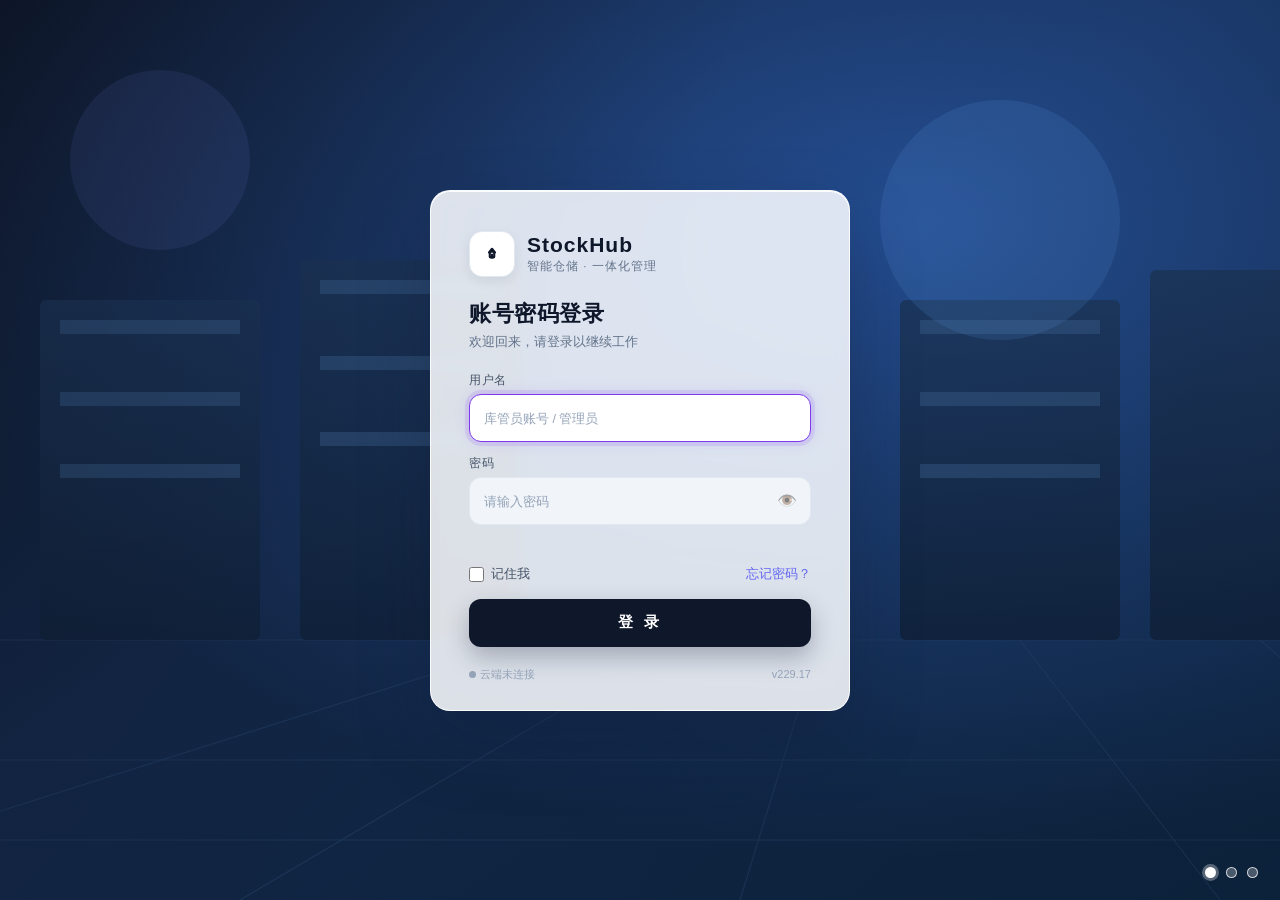
==== commit 85d9f9eb: "Add files via upload" ====
--- a/index.html
+++ b/index.html
@@ -6,9 +6,9 @@
   <meta name="apple-mobile-web-app-capable" content="yes">
   <meta name="apple-mobile-web-app-status-bar-style" content="default">
   <meta name="apple-mobile-web-app-title" content="库管工作台">
-  <link rel="apple-touch-icon" href="icons/icon-192.png?v=228.75" type="image/png">
-  <link rel="icon" href="icons/icon-192.png?v=228.75" type="image/png">
-  <link rel="manifest" href="manifest.json?v=228.75">
+  <link rel="apple-touch-icon" href="icons/icon-192.png?v=229.17" type="image/png">
+  <link rel="icon" href="icons/icon-192.png?v=229.17" type="image/png">
+  <link rel="manifest" href="manifest.json?v=229.17">
   <meta name="theme-color" content="#357ABD">
   <!-- 🟢 AUDIT-228-08（v228.18）：CSP 说明 —— 此处**不写** meta CSP，原因有二：
        ① Content-Security-Policy-Report-Only **不支持通过 <meta> 传递**（浏览器会报
@@ -284,8 +284,8 @@
     <!-- 🟢 v228.09 性能优化 P0-2：首屏关键 CSS 已内联（上方 CRITICAL_CSS 块，8.4KB），
          全量 style.css(211KB) 改为【非阻塞】加载：preload 拉取 → onload 转 stylesheet。
          首屏只依赖 8.4KB 内联样式，loading 遮罩即可正确显示；全量样式在遮罩期间并行加载完成。 -->
-    <link rel="preload" href="css/style.css?v=228.75" as="style" onload="this.onload=null;this.rel='stylesheet'">
-    <noscript><link rel="stylesheet" href="css/style.css?v=228.75"></noscript>
+    <link rel="preload" href="css/style.css?v=229.17" as="style" onload="this.onload=null;this.rel='stylesheet'">
+    <noscript><link rel="stylesheet" href="css/style.css?v=229.17"></noscript>
     <script>
       // 兜底：极老旧内核可能不触发 preload 的 onload。延迟 3s 检测，仅在样式确实未生效时
       // 才补一个阻塞式 link —— 延迟是为了避免正常情况下误触发、反而抵消异步收益。
@@ -296,7 +296,7 @@
         }
         if (!ok) {
           var l = document.createElement('link');
-          l.rel = 'stylesheet'; l.href = 'css/style.css?v=228.75';
+          l.rel = 'stylesheet'; l.href = 'css/style.css?v=229.17';
           document.head.appendChild(l);
         }
       }, 3000);
@@ -311,7 +311,7 @@
          · qrcode.min.js(57KB)  → 现存量二维码 / 存货档案二维码（v228.17 恢复加载，见下方 <script>） -->
   <script defer src="lib/dexie.min.js?v=55"></script>
   <script defer src="lib/supabase.min.js?v=55"></script>
-  <script defer src="js/lazy-lib.js?v=228.75"></script>
+  <script defer src="js/lazy-lib.js?v=229.17"></script>
 <!-- 🟢 v228.53：beacon 统计脚本改为「动态异步注入」。
      旧版（M4）用 defer：defer 脚本会阻塞 DOMContentLoaded，而 App.init()（app.js）也绑在
      DOMContentLoaded 上 —— 一旦 beacon.cdn.qq.com 在用户网络下慢/不可达（DNS 挂起、办公网
@@ -448,7 +448,7 @@
         <!-- 🟢 v228.33：4 个系统入口（云端同步 / 数据导入 / 设置 / 源码）折叠进「更多 / 设置」分组，
              默认收起在底部，点击头部才展开 —— 解决低频入口长期占地盘、移动端/小屏更明显的问题；
              - 分组内各 item 仍保留 data-entry，App._applyEntryVisibility() / _wireEntryGuards() 显隐与权限门照常生效；
-             - 折叠态用 grid-template-rows 0fr→1fr 平滑过渡；展开状态记忆在 localStorage('sidebarFooterOpen') -->
+             - 折叠态用 grid-template-rows 0fr→1fr 平滑过渡；🟢 v228.95 起每次进入默认收起，不再记忆展开状态 -->
         <div class="sidebar-footer-group" id="sidebarFooterGroup">
           <div class="sidebar-footer-toggle" id="sidebarFooterToggle" role="button" tabindex="0" aria-expanded="false">
             <span class="item-icon" style="background:var(--accent-lavender-light)">⚙️</span>
@@ -630,44 +630,46 @@
     </div>
   </div>
 
-  <script defer src="js/table-utils.js?v=228.75"></script>
+  <script defer src="js/table-utils.js?v=229.17"></script>
   <!-- 🟢 v228.17：恢复 qrcode.min.js 预载。二维码列（现存量列表 / 存货档案）依赖全局 qrcode 函数，
        此前 P0-1 性能优化误将其移除，导致 QR.thumb 全部返回“—”。文件仅 57KB，继续 defer 不阻塞首屏。 -->
   <script defer src="lib/qrcode.min.js?v=55"></script>
-  <script defer src="js/qr-util.js?v=228.75"></script>
-  <script defer src="js/qr-scan.js?v=228.75"></script>
-  <script defer src="js/search-select.js?v=228.75"></script>
-  <script defer src="js/entity-links.js?v=228.75"></script>
-  <script defer src="js/db.js?v=228.75"></script>
-  <script defer src="js/config.js?v=228.75"></script>
+  <script defer src="js/qr-util.js?v=229.17"></script>
+  <script defer src="js/qr-scan.js?v=229.17"></script>
+  <script defer src="js/search-select.js?v=229.17"></script>
+  <script defer src="js/entity-links.js?v=229.17"></script>
+  <script defer src="js/db.js?v=229.17"></script>
+  <script defer src="js/config.js?v=229.17"></script>
   <!-- 🟢 v200：工作台主题弹窗（替换浏览器原生 alert/confirm/prompt） -->
-  <script defer src="js/modal.js?v=228.75"></script>
-  <script defer src="js/sync.js?v=228.75"></script>
-  <script defer src="js/data-loader.js?v=228.75"></script>
-  <script defer src="js/dashboard.js?v=228.75"></script>
-  <script defer src="js/supplier.js?v=228.75"></script>
-  <script defer src="js/query.js?v=228.75"></script>
-  <script defer src="js/reconciliation.js?v=228.75"></script>
-  <script defer src="js/order-track.js?v=228.75"></script>
-  <script defer src="js/inventory-alert.js?v=228.75"></script>
-  <script defer src="js/order-check.js?v=228.75"></script>
-  <script defer src="js/filter-layout.js?v=228.75"></script>
-  <script defer src="js/components/datepicker.js?v=228.75"></script>
-  <script defer src="js/orders.js?v=228.75"></script>
-  <script defer src="js/inbound.js?v=228.75"></script>
-  <script defer src="js/stock.js?v=228.75"></script>
-  <script defer src="js/pricing.js?v=228.75"></script>
-  <script defer src="js/low-turnover.js?v=228.75"></script>
-  <script defer src="js/breach.js?v=228.75"></script>
-  <script defer src="js/outbound.js?v=228.75"></script>
-  <script defer src="js/stock-detail.js?v=228.75"></script>
-  <script defer src="js/supplier-detail.js?v=228.75"></script>
-  <script defer src="js/order-detail.js?v=228.75"></script>
-  <script defer src="js/stocktake.js?v=228.75"></script>
-  <script defer src="js/stocktake-records.js?v=228.75"></script>
-  <script defer src="js/color-theme.js?v=228.75"></script>
-  <script defer src="js/app.js?v=228.75"></script>
-  <script defer src="js/globals.js?v=228.75"></script>
+  <script defer src="js/modal.js?v=229.17"></script>
+  <script defer src="js/sync.js?v=229.17"></script>
+  <script defer src="js/data-loader.js?v=229.17"></script>
+  <script defer src="js/dashboard.js?v=229.17"></script>
+  <script defer src="js/supplier.js?v=229.17"></script>
+  <script defer src="js/query.js?v=229.17"></script>
+  <script defer src="js/reconciliation.js?v=229.17"></script>
+  <script defer src="js/order-track.js?v=229.17"></script>
+  <script defer src="js/stock-alert-config.js?v=229.17"></script>
+  <script defer src="js/stock-alert-rules.js?v=229.17"></script>
+  <script defer src="js/inventory-alert.js?v=229.17"></script>
+  <script defer src="js/order-check.js?v=229.17"></script>
+  <script defer src="js/filter-layout.js?v=229.17"></script>
+  <script defer src="js/components/datepicker.js?v=229.17"></script>
+  <script defer src="js/orders.js?v=229.17"></script>
+  <script defer src="js/inbound.js?v=229.17"></script>
+  <script defer src="js/stock.js?v=229.17"></script>
+  <script defer src="js/pricing.js?v=229.17"></script>
+  <script defer src="js/low-turnover.js?v=229.17"></script>
+  <script defer src="js/breach.js?v=229.17"></script>
+  <script defer src="js/outbound.js?v=229.17"></script>
+  <script defer src="js/stock-detail.js?v=229.17"></script>
+  <script defer src="js/supplier-detail.js?v=229.17"></script>
+  <script defer src="js/order-detail.js?v=229.17"></script>
+  <script defer src="js/stocktake.js?v=229.17"></script>
+  <script defer src="js/stocktake-records.js?v=229.17"></script>
+  <script defer src="js/color-theme.js?v=229.17"></script>
+  <script defer src="js/app.js?v=229.17"></script>
+  <script defer src="js/globals.js?v=229.17"></script>
   <script>
   /* 🟢 v228.57：脚本加载完整性守护 —— 解决「发布网关间歇性 502 → 核心 JS 没下来 →
         App is not defined → 永久白屏」，且用户刷新还可能再撞上同一份坏缓存。
@@ -735,7 +737,7 @@
       window.addEventListener('load', function() {
         // 🟢 v227.21：注册 URL 带版本戳 + updateViaCache:'none'，确保每次发版浏览器都重新拉取 SW 脚本，
         //   避免「改了 CACHE_NAME 但旧 ?v= 被 CDN 缓存、SW 永不更新」的卡死。
-        navigator.serviceWorker.register('service-worker.js?v=228.75', { updateViaCache: 'none' }).then(function(reg) {
+        navigator.serviceWorker.register('service-worker.js?v=229.17', { updateViaCache: 'none' }).then(function(reg) {
           console.log('[PWA] Service Worker 注册成功:', reg.scope);
         }).catch(function(err) {
           console.warn('[PWA] Service Worker 注册失败:', err);
@@ -774,10 +776,17 @@
       });
 
       // 3. 禁止文本选择（防简单复制）
+      //    🟢 v228.80 修复：selectstart 的 e.target 在纯文本单元格里是「文本节点(Text)」，
+      //       它**没有 closest 方法**；原判断 `e.target.closest && e.target.closest('.data-table')`
+      //       对文本节点恒为 falsy，导致表格内拖选被误拦、无法复制。
+      //       修复：若 target 是文本节点，先归一化到其父元素再判断。
       document.addEventListener('selectstart', function (e) {
-        if (e.target.tagName === 'INPUT' || e.target.tagName === 'TEXTAREA') return;
+        var el = e.target;
+        if (el && el.nodeType === 3) el = el.parentElement; // 文本节点 → 父元素
+        if (!el) return;
+        if (el.tagName === 'INPUT' || el.tagName === 'TEXTAREA') return;
         // 允许在数据表格内选择
-        if (e.target.closest && e.target.closest('.data-table')) return;
+        if (el.closest && el.closest('.data-table')) return;
         e.preventDefault();
       });
 
@@ -824,6 +833,7 @@
         'bridge/decrypt_bridge.py', 'bridge/dump_one.py', 'bridge/start_bridge.bat',
         'bridge/test_bridge.py', 'bridge/README.md', 'bridge/FRONTEND_INTEGRATION.md',
         'js/table-utils.js', 'js/db.js', 'js/config.js', 'js/sync.js', 'js/data-loader.js',
+        'js/stock-alert-config.js', 'js/stock-alert-rules.js',
         'js/dashboard.js', 'js/supplier.js', 'js/query.js', 'js/reconciliation.js',
         'js/order-track.js', 'js/inventory-alert.js', 'js/orders.js', 'js/inbound.js',
         'js/stock.js', 'js/pricing.js', 'js/low-turnover.js', 'js/breach.js',
@@ -850,7 +860,7 @@
       // 这样以后新增任何文件，无需手动更新 SOURCE_FILES.json，下载的源码包都会自动包含。
       // 仅当服务器不支持目录列表（如 GitHub Pages）时，才回退到 SOURCE_FILES.json / 内置清单。
       var SCAN_ROOTS = ['js', 'lib', 'css', 'icons', 'bridge', 'docs'];
-      var SKIP_DIRS  = new Set(['node_modules', '.git', 'tools', 'scripts', 'releases']);
+      var SKIP_DIRS  = new Set(['node_modules', '.git', 'tools', 'releases']);
       var ROOT_FILES = ['index.html', 'manifest.json', 'service-worker.js',
                         '.gitignore', '.gitlab-ci.yml', '.nojekyll', 'SOURCE_FILES.json',
                         '.github/workflows/deploy.yml', 'releases/app-manifest.json'];
@@ -1050,7 +1060,10 @@
           var url = URL.createObjectURL(blob);
           var a = document.createElement('a');
           a.href = url;
-          a.download = 'warehouse-workbench-source-v' + new Date().toISOString().slice(0,10).replace(/-/g,'') + '.zip';
+          // 🟢 v228.95：压缩包命名由「日期」改为「版本号」，与发布版本一致，便于追溯
+          var _verNum = (window.AppConfig && AppConfig.app && AppConfig.app.version) || 'v???';
+          _verNum = String(_verNum).replace(/^v/i, '');  // 去掉前导 v，避免文件名出现双 v
+          a.download = 'warehouse-workbench-source-v' + _verNum + '.zip';
           document.body.appendChild(a); a.click(); a.remove();
           setTimeout(function () { URL.revokeObjectURL(url); }, 5000);
           console.log('[download] 源代码打包完成 (' + fetched + '/' + total + ' 文件)');
--- a/css/style.css
+++ b/css/style.css
@@ -1105,6 +1105,13 @@
   max-height: 640px; overflow-y: auto; overflow-x: auto;
   border-radius: var(--radius-sm); border: 1px solid var(--card-border);
   -webkit-overflow-scrolling: touch;
+  /* 🟢 v228.79 P2-8：Firefox 下也显示可见滚动条（Chrome 已由下方 ::-webkit-scrollbar 处理） */
+  scrollbar-width: thin;
+  scrollbar-color: var(--scrollbar-thumb) var(--scrollbar-track);
+}
+/* 🟢 v228.79 P2-8：PC 宽表横向溢出时，右侧渐隐阴影提示"右侧还有内容可滑动" */
+.table-wrapper[data-hscroll="1"]{
+  box-shadow: inset -14px 0 10px -10px rgba(0,0,0,0.20);
 }
 .table-wrapper::-webkit-scrollbar{ width: var(--scrollbar-width); height: var(--scrollbar-width); }
 .table-wrapper::-webkit-scrollbar-track{ background: var(--scrollbar-track); }
@@ -1224,17 +1231,27 @@
 
 /* ===== search-select 模糊搜索下拉组件 ===== */
 .ss-wrap{ min-width: 150px; }
+/* 🟢 v229.13/v229.14：显式指定宽度（ss-fixed）与紧凑自适应（ss-compact）的组件
+   不受 150px 最小宽约束，否则 min-width 会覆盖 JS 设定的 width，把分页栏下拉撑到 150px+ */
+.ss-wrap.ss-fixed, .ss-wrap.ss-compact{ min-width: 0; }
+/* 🟢 v229.15：紧凑外观再收缩 —— 字号 11→11.5px（统一+0.5）、对称内边距 13/13 视觉居中、caret 贴边 */
+.ss-wrap.ss-compact .ss-trigger{ padding: 5px 13px 5px 13px; border-radius: 8px; font-size: 11.5px !important; }
+.ss-wrap.ss-compact .ss-trigger::after{ right: 4px; }
+.ss-wrap.ss-compact .ss-panel{ border-radius: 10px; padding: 4px; max-height: 200px; }
+.ss-wrap.ss-compact .ss-item{ padding: 6px 8px; font-size: 12.5px; }
 /* 容器由组件按 widthMode 自设 width；保留基础 flex 不参与列布局干扰 */
 .ss-wrap{ flex: 0 0 auto; }
 .ss-native{ /* 原生 select 仅作占位/值容器，视觉隐藏 */ pointer-events: none; }
 .ss-trigger{
   width: 100%;
   box-sizing: border-box;
-  text-align: left;
-  padding: 7px 28px 7px 10px;
-  /* 🟢 v227.82：与 .filter-bar select/input 一致 12px（全工作台下拉/输入/日期框字号统一）
-     加 !important —— .ss-trigger 是 <button>，会被 .filter-bar button{12.5px} 同优先级覆盖 */
-  font-size: 12px !important;
+  /* 🟢 v229.15：下拉框文字统一居中显示 —— 左右对称 padding（22/22）实现真居中；
+     caret 绝对定位 right:10 只占 [10,18]，22px 内边距足够让位 */
+  text-align: center;
+  padding: 7px 22px 7px 22px;
+  /* 🟢 v229.15：字号 12 → 12.5px（全工作台下拉字号统一 +0.5px）
+     加 !important —— .ss-trigger 是 <input>，会被 .filter-bar 同类规则同优先级覆盖 */
+  font-size: 12.5px !important;
   line-height: 1.3;
   color: var(--text-primary);
   background: #ffffff;
@@ -1260,69 +1277,91 @@
   border-top: 5px solid var(--text-secondary);
 }
 .ss-trigger.ss-placeholder{ color: var(--text-secondary); }
-/* 🟢 v227.83：打开态保留凹陷阴影，叠加主题蓝 focus 光环（与 .filter-bar select:focus 一致） */
-.ss-trigger.ss-open{
+/* 🟢 v229.15：筛选栏域内 `.filter-bar input[type=text]`（特异性 0,2,1 + !important，声明更靠后）
+   会把触发器压回 12px/左对齐/padding 0 12px —— 此处以同域更高特异性 (0,3,0) 统一：
+   字号 12.5px（全工作台下拉 +0.5）、文字居中、对称 padding（与基础规则一致） */
+.filter-bar .ss-wrap .ss-trigger,
+.filter-bar-m .ss-wrap .ss-trigger{
+  font-size: 12.5px !important;
+  text-align: center !important;
+  padding: 7px 22px 7px 22px !important;
+}
+/* 🟢 v227.83：打开态保留凹陷阴影，叠加主题蓝 focus 光环（与 .filter-bar select:focus 一致）
+   🟢 v229.15：打开态原地变为搜索输入框 → 恢复左对齐 + 左内边距（居中仅用于关闭态展示所选值）；
+   加 .filter-bar 变体 + !important，压过上方 (0,3,0) 的居中规则 */
+.ss-trigger.ss-open,
+.filter-bar .ss-wrap .ss-trigger.ss-open,
+.filter-bar-m .ss-wrap .ss-trigger.ss-open{
   border-color: var(--accent, #1677ff);
+  text-align: left !important;
+  padding: 7px 22px 7px 12px !important;
   box-shadow:
     inset 0 2px 5px rgba(91,155,213,0.10),
     inset 0 0 0 1px rgba(255,255,255,0.95),
     0 0 0 3px rgba(91,155,213,0.15);
 }
-.ss-search-input{
-  width: 100%;
-  box-sizing: border-box;
-  padding: 7px 10px;
-  /* 🟢 v227.82：与 .filter-bar / .ss-trigger 统一 12px */
-  font-size: 12px;
-  color: var(--text-primary);
-  /* 🟢 v227.83：与 .ss-trigger / .filter-bar 统一凹陷感+阴影模板（弹窗内搜索框同款） */
-  background: #ffffff;
-  border: 1px solid rgba(180,195,210,0.55);
-  border-radius: 10px;
-  outline: none;
-  box-shadow:
-    inset 0 2px 5px rgba(15,23,42,0.10),
-    inset 0 1px 2px rgba(15,23,42,0.08),
-    inset 0 0 0 1px rgba(255,255,255,0.95);
-}
+/* 🟢 v228.98：下拉面板借鉴日历弹窗（DatePicker）美学 —— 毛玻璃拟物 + 「值颜色打底」 */
 .ss-panel{
   position: absolute;
-  top: calc(100% + 4px);
+  top: calc(100% + 6px);
   left: 0;
   right: 0;
   min-width: 100%;
   max-height: 280px;
   overflow-y: auto;
   z-index: 1200;
-  background: var(--bg-card, #fff);
-  border: 1px solid var(--border-color, #d9d9d9);
-  border-radius: 8px;
-  box-shadow: 0 8px 24px rgba(0,0,0,.16);
-  padding: 4px;
-}
+  /* 毛玻璃拟物 popover（同 .dp-pop 视觉语言） */
+  background: rgba(255,255,255,.82);
+  backdrop-filter: blur(18px) saturate(170%);
+  -webkit-backdrop-filter: blur(18px) saturate(170%);
+  border: 1px solid rgba(255,255,255,.6);
+  border-radius: 16px;
+  box-shadow: 14px 18px 40px rgba(120,140,180,.40), -8px -8px 24px rgba(255,255,255,.70), inset 0 1px 2px rgba(255,255,255,.8);
+  padding: 6px;
+  animation: ssIn .18s ease-out;
+  font-family: -apple-system, BlinkMacSystemFont, "PingFang SC", "Microsoft YaHei", sans-serif;
+}
+@keyframes ssIn { from { opacity: 0; transform: translateY(-6px) scale(.98); } to { opacity: 1; transform: translateY(0) scale(1); } }
+.ss-panel::-webkit-scrollbar{ width: 6px; }
+.ss-panel::-webkit-scrollbar-thumb{ background: rgba(150,165,190,.35); border-radius: 3px; }
 .ss-item{
-  padding: 7px 10px;
-  /* 🟢 v227.82：与 .ss-trigger 同字号 12px，避免下拉框与弹窗项视觉错位 */
-  font-size: 12px;
-  line-height: 1.45;
-  color: var(--text-primary);
-  border-radius: 5px;
+  padding: 9px 10px;
+  /* 🟢 v229.15：与 .ss-trigger 同字号 13.5px（统一 +0.5），避免下拉框与弹窗项视觉错位 */
+  font-size: 13.5px;
+  line-height: 1.4;
+  color: var(--text-primary, #2b3445);
+  border-radius: 10px;
   cursor: pointer;
-  /* 面板项允许 2 行：过长名称自然换行，3 行及以上截断 */
-  white-space: normal;
-  overflow: hidden;
-  display: -webkit-box;
-  -webkit-line-clamp: 2;
-  -webkit-box-orient: vertical;
-  word-break: break-word;
-}
-.ss-item:hover{ background: var(--row-hover, #f2f6ff); }
-.ss-item.ss-active{ background: var(--accent-soft, #e6f0ff); color: var(--accent, #1677ff); }
-.ss-item.ss-default{ color: var(--text-secondary); font-style: italic; border-bottom: 1px dashed var(--border-color, #eee); margin-bottom: 3px; }
-.ss-empty{ padding: 10px; text-align: center; color: var(--text-secondary); font-size: 13px; }
-
-[data-theme="dark"] .ss-trigger, [data-theme="dark"] .ss-search-input{ background: var(--bg-input, #1f2733); border-color: var(--border-color, #3a4452); }
-[data-theme="dark"] .ss-panel{ background: var(--bg-card, #1b222c); border-color: var(--border-color, #3a4452); }
+  margin: 2px 0;
+  transition: all .12s;
+  /* 长名称两行截断（同旧实现） */
+  display: -webkit-box; -webkit-line-clamp: 2; -webkit-box-orient: vertical;
+  overflow: hidden; white-space: normal; word-break: break-word;
+}
+/* 🟢 v229.03：下拉行高亮统一「无色」——去掉蓝底/白字，避免长文字被色块吞掉看不清。
+   视觉语言：hover 极淡中性灰；键盘高亮(active)无底色 + 加粗主色字。全部下拉（ss-panel /
+   autocomplete-dropdown / qh-pop）同规则。 */
+.ss-item:hover{ background: rgba(15,23,42,.05); color: inherit; }
+.ss-item.ss-active{ background: transparent; color: var(--text-primary, #2b3445); font-weight: 700;
+  box-shadow: none; }
+.ss-item.ss-default{ color: var(--text-secondary, #7b8794); border-bottom: 1px dashed rgba(150,165,190,.4);
+  margin-bottom: 6px; border-radius: 10px 10px 0 0; font-style: normal; }
+.ss-item.ss-default:hover{ background: var(--accent-soft, #e6f0ff); color: var(--accent, #1677ff); }
+.ss-empty{ padding: 12px; text-align: center; color: var(--text-secondary, #7b8794); font-size: 13px; }
+
+[data-theme="dark"] .ss-trigger{ background: var(--bg-input, #1f2733); border-color: var(--border-color, #3a4452); }
+[data-theme="dark"] .ss-panel{
+  background: rgba(27,34,44,.82);
+  backdrop-filter: blur(18px) saturate(170%); -webkit-backdrop-filter: blur(18px) saturate(170%);
+  border-color: var(--border-color, #3a4452);
+  box-shadow: 14px 18px 40px rgba(0,0,0,.5), inset 0 1px 2px rgba(255,255,255,.06);
+}
+[data-theme="dark"] .ss-item{ color: #e5e7eb; }
+[data-theme="dark"] .ss-item:hover{ background: rgba(255,255,255,.08); color: #e5e7eb; }
+[data-theme="dark"] .ss-item.ss-active{ background: transparent; color: #fff; font-weight: 700; }
+[data-theme="dark"] .ss-item.ss-default{ color: #9aa6b5; border-bottom-color: rgba(120,140,170,.3); }
+/* 移动端：键盘弹起时压缩面板高度，避免被系统键盘完全遮挡 */
+@media (max-width: 768px){ .ss-panel{ max-height: 46vh; } }
 
 @media (max-width: 768px) {
   /* 🟢 v227.34：让搜索框独占一行，日期行占整下一行（确保两日期框不被搜索框挤压） */
@@ -1423,7 +1462,8 @@
   display: flex; align-items: center; justify-content: space-between;
   gap: 8px; padding: 8px 10px; border-radius: 8px; cursor: pointer;
 }
-.qh-item:hover{ background: var(--row-hover, #f2f6ff); }
+/* 🟢 v229.03：与全局下拉统一 —— hover 改中性灰（原 #f2f6ff 偏蓝） */
+.qh-item:hover{ background: rgba(15,23,42,.05); }
 .qh-text{ flex: 1 1 auto; white-space: nowrap; overflow: hidden; text-overflow: ellipsis; }
 .qh-del{
   flex: 0 0 auto; width: 18px; height: 18px; line-height: 16px; text-align: center;
@@ -1635,33 +1675,37 @@
   border-color: rgba(248, 113, 113, 0.4); background: rgba(248, 113, 113, 0.09);
 }
 /* 🟢 v227.4：盘点工作台「常驻未结束盘点」状态条（非弹窗，比 modal 更不打扰） */
+/* 🟢 v228.99：未结束盘点状态卡 —— 从顶部横幅改为空态区中部居中卡片。
+   蓝调玻璃拟物（与全站 --accent / 毛玻璃弹层语言统一），替换旧琥珀色警示横幅。 */
 .st-unfinished-banner{
-  display: flex; align-items: center; gap: 12px; flex-wrap: wrap;
-  margin: 0 0 14px; padding: 12px 16px; border-radius: 12px;
-  background: linear-gradient(135deg, rgba(212, 168, 112, 0.16) 0%, rgba(251, 191, 36, 0.10) 50%, rgba(255, 255, 255, 0.06) 100%);
-  border: 1px solid rgba(212, 168, 112, 0.5);
-  box-shadow: 0 2px 8px rgba(212, 168, 112, 0.14), inset 0 1px 0 rgba(255, 255, 255, 0.45);
-  color: #7c5a2e; font-size: 13.5px; line-height: 1.5;
-}
-/* 🟢 v228.35（P2）：移动端横幅改纵向堆叠，按钮撑满一行，避免文字被挤成窄条看不清 */
-@media (max-width: 769px){
-  .st-unfinished-banner{ flex-direction: column; align-items: stretch; gap: 8px; padding: 11px 13px; }
-  .st-unfinished-banner .st-ub-text{ min-width: 0; }
-  .st-unfinished-banner .st-ub-actions{ width: 100%; }
-  .st-unfinished-banner .st-ub-actions button{ flex: 1 1 0; min-width: 0; }
-}
-.st-unfinished-banner .st-ub-icon{ font-size: 20px; flex: 0 0 auto; }
-.st-unfinished-banner .st-ub-text{ flex: 1 1 auto; min-width: 220px; }
-.st-unfinished-banner .st-ub-text b{ color: #9a3412; }
-.st-unfinished-banner .st-ub-actions{ display: flex; gap: 8px; flex: 0 0 auto; }
-.st-unfinished-banner .st-ub-actions button{ font-size: 13px; padding: 7px 14px; }
+  display: flex; flex-direction: column; gap: 7px;
+  margin: 14px auto 0; padding: 16px 18px; border-radius: 14px;
+  max-width: 520px;
+  background: linear-gradient(150deg, rgba(22,119,255,0.12) 0%, rgba(22,119,255,0.05) 55%, rgba(255,255,255,0.55) 100%);
+  border: 1px solid rgba(22,119,255,0.30);
+  box-shadow: 0 6px 18px rgba(22,119,255,0.12), inset 0 1px 0 rgba(255,255,255,0.65);
+  backdrop-filter: blur(10px);
+  color: #1f3a5f; font-size: 13.5px; line-height: 1.55;
+}
+.st-unfinished-banner .st-ub-head{ display: flex; align-items: center; gap: 8px; }
+.st-unfinished-banner .st-ub-icon{ font-size: 19px; flex: 0 0 auto; }
+.st-unfinished-banner .st-ub-title{ font-size: 15px; font-weight: 700; color: #14406e; letter-spacing: .2px; }
+.st-unfinished-banner .st-ub-meta{ font-size: 13px; color: #33517a; }
+.st-unfinished-banner .st-ub-meta b{ color: #14406e; }
+.st-unfinished-banner .st-ub-hint{ font-size: 12px; color: #5a7396; }
+.st-unfinished-banner .st-ub-actions{ display: flex; gap: 10px; margin-top: 5px; }
+.st-unfinished-banner .st-ub-actions button{ flex: 1 1 0; min-width: 0; font-size: 13.5px; padding: 9px 14px; }
 .st-unfinished-banner button.danger-3d{ color: #b91c1c; }
 [data-theme="dark"] .st-unfinished-banner{
-  background: linear-gradient(135deg, rgba(251, 191, 36, 0.18) 0%, rgba(212, 168, 112, 0.10) 50%, rgba(15, 23, 42, 0.08) 100%);
-  border-color: rgba(251, 191, 36, 0.45);
-  color: #fcd9a0;
-}
-[data-theme="dark"] .st-unfinished-banner .st-ub-text b{ color: #fbbf24; }
+  background: linear-gradient(150deg, rgba(56,140,255,0.18) 0%, rgba(56,140,255,0.08) 55%, rgba(15,23,42,0.25) 100%);
+  border-color: rgba(96,165,250,0.40);
+  box-shadow: 0 6px 18px rgba(2,6,23,0.45), inset 0 1px 0 rgba(255,255,255,0.08);
+  color: #cfe3ff;
+}
+[data-theme="dark"] .st-unfinished-banner .st-ub-title{ color: #93c5fd; }
+[data-theme="dark"] .st-unfinished-banner .st-ub-meta{ color: #a9c6ee; }
+[data-theme="dark"] .st-unfinished-banner .st-ub-meta b{ color: #bfdbfe; }
+[data-theme="dark"] .st-unfinished-banner .st-ub-hint{ color: #7f9cc4; }
 
 /* 🟢 v227.53：盘点 5 类提示横幅（取代 JS 内联硬编码） */
 .st-banner-error{ background:#fef2f2; border:1px solid #fecaca; color:#b91c1c; }
@@ -3169,9 +3213,9 @@
   transition: background 0.15s;
 }
 .autocomplete-item:last-child{ border-bottom: none; }
-.autocomplete-item:hover, .autocomplete-item.active{
-  background: rgba(91,155,213,0.08);
-}
+/* 🟢 v229.03：与 .ss-item 统一「无色」高亮 —— hover 淡灰、active 无底加粗 */
+.autocomplete-item:hover{ background: rgba(15,23,42,.05); }
+.autocomplete-item.active{ background: transparent; font-weight: 700; }
 .autocomplete-code{
   font-family: 'SF Mono', Monaco, Consolas, monospace;
   color: var(--primary); font-weight: 600; min-width: 90px;
@@ -4350,6 +4394,21 @@
 .login-cloud { display: flex; align-items: center; gap: 4px; }
 .login-cloud .dot { width: 7px; height: 7px; border-radius: 50%; background: #94a3b8; }
 .login-cloud.online .dot { background: #22c55e; box-shadow: 0 0 8px rgba(34,197,94,.6); }
+/* 🟢 v228.89：登录页云端状态标「检测中」态。
+   背景（v228.88→v228.89 启动流程改造）：登录页改为**立即弹出**，不再等数据链路跑完 ——
+   于是渲染登录页时 SyncManager.init() 往往还没开始/在途，isOnline 恒为 false。
+   若照旧渲染「云端未连接」，用户会先看到一句错误的红字灰点，约 1 秒后才跳成绿点，
+   属于自造的状态闪变。改为三态：
+     .is-checking（初始）→ 呼吸灰点 + 「检测中…」，明确表达"还在测"而非"测出来是坏的"
+     不置位        → 已测出 result=false，灰点「云端未连接」
+     .online       → 已测出 result=true，绿点「云端已同步」
+   注：颜色一律走令牌，不写死 —— 暗色主题下 #94a3b8 与 #5A6B7F 对比度不足。 */
+.login-cloud.is-checking { color: var(--text-muted); }
+.login-cloud.is-checking .dot { background: var(--text-muted); animation: cloudDotPulse 1.15s ease-in-out infinite; }
+@keyframes cloudDotPulse { 0%, 100% { opacity: .32; } 50% { opacity: 1; } }
+@media (prefers-reduced-motion: reduce) {
+  .login-cloud.is-checking .dot { animation: none; opacity: .6; }
+}
 
 /* 🟢 v227.48：禁止移动端页面缩放（pinch / double-tap / 输入框聚焦放大） */
 /* 1) 所有文本类输入字号统一 ≥16px —— 这是 iOS 在输入框聚焦时自动放大页面的根因，
@@ -4360,8 +4419,8 @@
 /* 🟢 v227.82：排除 .filter-bar 内的控件 —— 筛选框的视觉字号由 .filter-bar 统一控制
    （12px，与 ss-trigger/日期框完全一致）；全局 16px 仅作用于弹窗、表单等真正会触发
    iOS 自动放大的输入场景。v227.69 排除 .as-input 的设计沿用。 */
-input[type="text"]:not(.as-input):not(.filter-bar input):not(.ss-search-input),
-input[type="search"]:not(.as-input):not(.filter-bar input):not(.ss-search-input),
+input[type="text"]:not(.as-input):not(.filter-bar input):not(.ss-trigger),
+input[type="search"]:not(.as-input):not(.filter-bar input):not(.ss-trigger),
 input[type="password"]:not(.as-input),
 input[type="number"]:not(.as-input),
 input[type="email"]:not(.as-input),
@@ -4669,9 +4728,14 @@
   .filter-bar .ss-wrap .ss-trigger{
     font-size: 14px !important;
   }
-  /* ss-trigger padding 调整：line-height 44 下需要垂直居中 */
+  /* 🟢 v229.15：移动端下拉触发器同步 +0.5（14 → 14.5px）；日期/文本框维持 v228.75 的 14px 不变 */
+  .filter-bar .ss-wrap .ss-trigger,
   .filter-bar-m .ss-wrap .ss-trigger{
-    padding: 0 28px 0 10px !important;
+    font-size: 14.5px !important;
+  }
+  /* ss-trigger padding 调整：line-height 44 下需要垂直居中（🟢 v229.15 改对称 22/22 配合文字居中） */
+  .filter-bar-m .ss-wrap .ss-trigger{
+    padding: 0 22px 0 22px !important;
     line-height: 44px !important;
     display: flex !important; align-items: center !important;
   }
@@ -4915,6 +4979,11 @@
   .ob-entry-table-wrapper{
     max-height: var(--wb-fit-h, calc(100vh - 210px)) !important;
     overflow-y: auto !important;
+    /* 🟢 v228.77：内层滚到头后不再把手势「链」给外层容器。
+       区域模式下外层已被滚动天花板钉死（原生最大滚动 == 表格上方内容高），
+       链条传上去只会换来一次被硬钳的回弹 —— 用户感知就是「停顿一下 + 回滚」。
+       contain 同时干掉表内下拉触发的页面回弹/下拉刷新。 */
+    overscroll-behavior: contain;
     -webkit-overflow-scrolling: touch;
   }
   @supports (height: 100dvh){
@@ -4980,9 +5049,76 @@
     position: static !important;
     box-shadow: none;
   }
+  /* --- 6. 🟢 v228.76 区域模式「定高」：min+max 同值（--wb-fit-h 同时作上下限）——
+     数据不足一屏也把表格区域撑满 → 滚动天花板校准（fitMobileTables）才能把
+     「表头顶格 + 翻页键贴底」的三段式终态在任意数据量下钉死不变 --- */
+  .wb-table-region .table-wrapper,
+  .wb-table-region .ob-list-table-wrapper,
+  .wb-table-region .oc-entry-table-wrapper,
+  .wb-table-region .ob-entry-table-wrapper{
+    min-height: var(--wb-fit-h, 0px) !important;
+  }
 }
 /* 超窄屏（≤430px）：隐藏「共 N 条」给翻页键让位；字号微降 */
 @media (max-width: 430px){
   .pagination-bar > span{ font-size: 10px !important; }
   .pagination-bar > span:first-child{ display: none !important; }
 }
+
+/* 🟢 v229.14 移动端分页条二排修复：此前 nowrap + overflow-x:auto 在窄屏裁掉翻页键/每页条数，
+   只能横向盲滚。改为两行换行居中——高度交给 fitMobileTables 实测（pagerH=bar.offsetHeight，
+   非写死），表格区高度自动重算。下拉面板同时改为向上弹（分页条吸底时向下弹必被视口裁掉）。 */
+@media (max-width: 768px){
+  .pagination-bar{
+    flex-wrap: wrap !important;
+    height: auto !important;
+    min-height: 48px;
+    overflow: visible !important;
+    justify-content: center !important;
+    row-gap: 2px;
+    padding-top: 6px !important; padding-bottom: 6px !important;
+  }
+  .pagination-bar .page-btns{ flex: 0 0 auto; }
+  .pagination-bar .ss-panel{ top: auto !important; bottom: calc(100% + 6px); }
+}
+
+/* =========================================================================
+   🟢 v228.96 / v228.97 —— 移动端体验审查「清单二」批量优化（#3/#4/#5；#5 吸左列于 v228.97 移除，A1 斑马连续 + A3 隐藏🔍）
+   仅作用于 (max-width:768px)，不影响桌面端任何布局。
+   ========================================================================= */
+@media (max-width: 768px){
+
+  /* —— 清单二#3：弹窗 bottom-sheet 化 —— 从底部上滑、占满宽、顶部圆角，像微信/支付宝弹层 —— */
+  .modal-overlay{ align-items: flex-end !important; justify-content: center; }
+  .modal{
+    width: 100% !important; max-width: 100% !important; min-width: 0 !important;
+    margin: 0; border-radius: 16px 16px 0 0 !important;
+    max-height: 88vh; transform: translateY(100%); transition: transform 0.28s ease;
+  }
+  .modal-overlay.show .modal{ transform: translateY(0); }
+  /* 关闭键热区扩到 ≥44px（用 ::before 透明外扩，不改可见尺寸，单手可盲点） */
+  .modal-close, .panel-dialog-close{ position: relative; }
+  .modal-close::before, .panel-dialog-close::before{
+    content: ''; position: absolute; inset: -8px; border-radius: 50%;
+  }
+
+  /* —— 清单二#4：表格字号/行高提升 —— 数据行 12px→13.5px、行高~32px→40px，户外强光更可读 —— */
+  .data-table td{ font-size: 13.5px !important; padding: 10px 8px !important; }
+  .data-table thead th{ font-size: 13px !important; padding: 10px 8px !important; }
+  /* 数量/差异列加大加粗，录入与核对更醒目 */
+  .st-qty{ font-size: 15px !important; font-weight: 600; }
+  .st-diff{ font-size: 15px !important; font-weight: 700 !important; }
+
+  /* —— 移除「首列吸左」(v228.97)：用户反馈收起态吸左列视觉违和；斑马纹本就打在 tr 上，
+        去掉吸左白色背景后斑马纹自动连续（A1 达成） —— */
+  /* —— A3：移动端隐藏实体链接的 🔍 图标，省约 20px 列宽、点击热区仍是整段文字 —— */
+  .entity-link .de-icon{ display: none !important; }
+}
+
+/* —— 清单三#3：「只看差异」开启后差异行红色高亮（全局，桌面/移动均生效） —— */
+.st-diff-row > td{ background: rgba(220,38,38,0.07) !important; }
+.st-diff-row .st-diff{ color: #dc2626 !important; }
+#stOnlyDiffBtn.active{
+  background: var(--primary, #0d9488); color: #fff; border-color: var(--primary, #0d9488);
+}
+
--- a/css/style.css
+++ b/css/style.css
@@ -1105,6 +1105,13 @@
   max-height: 640px; overflow-y: auto; overflow-x: auto;
   border-radius: var(--radius-sm); border: 1px solid var(--card-border);
   -webkit-overflow-scrolling: touch;
+  /* 🟢 v228.79 P2-8：Firefox 下也显示可见滚动条（Chrome 已由下方 ::-webkit-scrollbar 处理） */
+  scrollbar-width: thin;
+  scrollbar-color: var(--scrollbar-thumb) var(--scrollbar-track);
+}
+/* 🟢 v228.79 P2-8：PC 宽表横向溢出时，右侧渐隐阴影提示"右侧还有内容可滑动" */
+.table-wrapper[data-hscroll="1"]{
+  box-shadow: inset -14px 0 10px -10px rgba(0,0,0,0.20);
 }
 .table-wrapper::-webkit-scrollbar{ width: var(--scrollbar-width); height: var(--scrollbar-width); }
 .table-wrapper::-webkit-scrollbar-track{ background: var(--scrollbar-track); }
@@ -1224,17 +1231,27 @@
 
 /* ===== search-select 模糊搜索下拉组件 ===== */
 .ss-wrap{ min-width: 150px; }
+/* 🟢 v229.13/v229.14：显式指定宽度（ss-fixed）与紧凑自适应（ss-compact）的组件
+   不受 150px 最小宽约束，否则 min-width 会覆盖 JS 设定的 width，把分页栏下拉撑到 150px+ */
+.ss-wrap.ss-fixed, .ss-wrap.ss-compact{ min-width: 0; }
+/* 🟢 v229.15：紧凑外观再收缩 —— 字号 11→11.5px（统一+0.5）、对称内边距 13/13 视觉居中、caret 贴边 */
+.ss-wrap.ss-compact .ss-trigger{ padding: 5px 13px 5px 13px; border-radius: 8px; font-size: 11.5px !important; }
+.ss-wrap.ss-compact .ss-trigger::after{ right: 4px; }
+.ss-wrap.ss-compact .ss-panel{ border-radius: 10px; padding: 4px; max-height: 200px; }
+.ss-wrap.ss-compact .ss-item{ padding: 6px 8px; font-size: 12.5px; }
 /* 容器由组件按 widthMode 自设 width；保留基础 flex 不参与列布局干扰 */
 .ss-wrap{ flex: 0 0 auto; }
 .ss-native{ /* 原生 select 仅作占位/值容器，视觉隐藏 */ pointer-events: none; }
 .ss-trigger{
   width: 100%;
   box-sizing: border-box;
-  text-align: left;
-  padding: 7px 28px 7px 10px;
-  /* 🟢 v227.82：与 .filter-bar select/input 一致 12px（全工作台下拉/输入/日期框字号统一）
-     加 !important —— .ss-trigger 是 <button>，会被 .filter-bar button{12.5px} 同优先级覆盖 */
-  font-size: 12px !important;
+  /* 🟢 v229.15：下拉框文字统一居中显示 —— 左右对称 padding（22/22）实现真居中；
+     caret 绝对定位 right:10 只占 [10,18]，22px 内边距足够让位 */
+  text-align: center;
+  padding: 7px 22px 7px 22px;
+  /* 🟢 v229.15：字号 12 → 12.5px（全工作台下拉字号统一 +0.5px）
+     加 !important —— .ss-trigger 是 <input>，会被 .filter-bar 同类规则同优先级覆盖 */
+  font-size: 12.5px !important;
   line-height: 1.3;
   color: var(--text-primary);
   background: #ffffff;
@@ -1260,69 +1277,91 @@
   border-top: 5px solid var(--text-secondary);
 }
 .ss-trigger.ss-placeholder{ color: var(--text-secondary); }
-/* 🟢 v227.83：打开态保留凹陷阴影，叠加主题蓝 focus 光环（与 .filter-bar select:focus 一致） */
-.ss-trigger.ss-open{
+/* 🟢 v229.15：筛选栏域内 `.filter-bar input[type=text]`（特异性 0,2,1 + !important，声明更靠后）
+   会把触发器压回 12px/左对齐/padding 0 12px —— 此处以同域更高特异性 (0,3,0) 统一：
+   字号 12.5px（全工作台下拉 +0.5）、文字居中、对称 padding（与基础规则一致） */
+.filter-bar .ss-wrap .ss-trigger,
+.filter-bar-m .ss-wrap .ss-trigger{
+  font-size: 12.5px !important;
+  text-align: center !important;
+  padding: 7px 22px 7px 22px !important;
+}
+/* 🟢 v227.83：打开态保留凹陷阴影，叠加主题蓝 focus 光环（与 .filter-bar select:focus 一致）
+   🟢 v229.15：打开态原地变为搜索输入框 → 恢复左对齐 + 左内边距（居中仅用于关闭态展示所选值）；
+   加 .filter-bar 变体 + !important，压过上方 (0,3,0) 的居中规则 */
+.ss-trigger.ss-open,
+.filter-bar .ss-wrap .ss-trigger.ss-open,
+.filter-bar-m .ss-wrap .ss-trigger.ss-open{
   border-color: var(--accent, #1677ff);
+  text-align: left !important;
+  padding: 7px 22px 7px 12px !important;
   box-shadow:
     inset 0 2px 5px rgba(91,155,213,0.10),
     inset 0 0 0 1px rgba(255,255,255,0.95),
     0 0 0 3px rgba(91,155,213,0.15);
 }
-.ss-search-input{
-  width: 100%;
-  box-sizing: border-box;
-  padding: 7px 10px;
-  /* 🟢 v227.82：与 .filter-bar / .ss-trigger 统一 12px */
-  font-size: 12px;
-  color: var(--text-primary);
-  /* 🟢 v227.83：与 .ss-trigger / .filter-bar 统一凹陷感+阴影模板（弹窗内搜索框同款） */
-  background: #ffffff;
-  border: 1px solid rgba(180,195,210,0.55);
-  border-radius: 10px;
-  outline: none;
-  box-shadow:
-    inset 0 2px 5px rgba(15,23,42,0.10),
-    inset 0 1px 2px rgba(15,23,42,0.08),
-    inset 0 0 0 1px rgba(255,255,255,0.95);
-}
+/* 🟢 v228.98：下拉面板借鉴日历弹窗（DatePicker）美学 —— 毛玻璃拟物 + 「值颜色打底」 */
 .ss-panel{
   position: absolute;
-  top: calc(100% + 4px);
+  top: calc(100% + 6px);
   left: 0;
   right: 0;
   min-width: 100%;
   max-height: 280px;
   overflow-y: auto;
   z-index: 1200;
-  background: var(--bg-card, #fff);
-  border: 1px solid var(--border-color, #d9d9d9);
-  border-radius: 8px;
-  box-shadow: 0 8px 24px rgba(0,0,0,.16);
-  padding: 4px;
-}
+  /* 毛玻璃拟物 popover（同 .dp-pop 视觉语言） */
+  background: rgba(255,255,255,.82);
+  backdrop-filter: blur(18px) saturate(170%);
+  -webkit-backdrop-filter: blur(18px) saturate(170%);
+  border: 1px solid rgba(255,255,255,.6);
+  border-radius: 16px;
+  box-shadow: 14px 18px 40px rgba(120,140,180,.40), -8px -8px 24px rgba(255,255,255,.70), inset 0 1px 2px rgba(255,255,255,.8);
+  padding: 6px;
+  animation: ssIn .18s ease-out;
+  font-family: -apple-system, BlinkMacSystemFont, "PingFang SC", "Microsoft YaHei", sans-serif;
+}
+@keyframes ssIn { from { opacity: 0; transform: translateY(-6px) scale(.98); } to { opacity: 1; transform: translateY(0) scale(1); } }
+.ss-panel::-webkit-scrollbar{ width: 6px; }
+.ss-panel::-webkit-scrollbar-thumb{ background: rgba(150,165,190,.35); border-radius: 3px; }
 .ss-item{
-  padding: 7px 10px;
-  /* 🟢 v227.82：与 .ss-trigger 同字号 12px，避免下拉框与弹窗项视觉错位 */
-  font-size: 12px;
-  line-height: 1.45;
-  color: var(--text-primary);
-  border-radius: 5px;
+  padding: 9px 10px;
+  /* 🟢 v229.15：与 .ss-trigger 同字号 13.5px（统一 +0.5），避免下拉框与弹窗项视觉错位 */
+  font-size: 13.5px;
+  line-height: 1.4;
+  color: var(--text-primary, #2b3445);
+  border-radius: 10px;
   cursor: pointer;
-  /* 面板项允许 2 行：过长名称自然换行，3 行及以上截断 */
-  white-space: normal;
-  overflow: hidden;
-  display: -webkit-box;
-  -webkit-line-clamp: 2;
-  -webkit-box-orient: vertical;
-  word-break: break-word;
-}
-.ss-item:hover{ background: var(--row-hover, #f2f6ff); }
-.ss-item.ss-active{ background: var(--accent-soft, #e6f0ff); color: var(--accent, #1677ff); }
-.ss-item.ss-default{ color: var(--text-secondary); font-style: italic; border-bottom: 1px dashed var(--border-color, #eee); margin-bottom: 3px; }
-.ss-empty{ padding: 10px; text-align: center; color: var(--text-secondary); font-size: 13px; }
-
-[data-theme="dark"] .ss-trigger, [data-theme="dark"] .ss-search-input{ background: var(--bg-input, #1f2733); border-color: var(--border-color, #3a4452); }
-[data-theme="dark"] .ss-panel{ background: var(--bg-card, #1b222c); border-color: var(--border-color, #3a4452); }
+  margin: 2px 0;
+  transition: all .12s;
+  /* 长名称两行截断（同旧实现） */
+  display: -webkit-box; -webkit-line-clamp: 2; -webkit-box-orient: vertical;
+  overflow: hidden; white-space: normal; word-break: break-word;
+}
+/* 🟢 v229.03：下拉行高亮统一「无色」——去掉蓝底/白字，避免长文字被色块吞掉看不清。
+   视觉语言：hover 极淡中性灰；键盘高亮(active)无底色 + 加粗主色字。全部下拉（ss-panel /
+   autocomplete-dropdown / qh-pop）同规则。 */
+.ss-item:hover{ background: rgba(15,23,42,.05); color: inherit; }
+.ss-item.ss-active{ background: transparent; color: var(--text-primary, #2b3445); font-weight: 700;
+  box-shadow: none; }
+.ss-item.ss-default{ color: var(--text-secondary, #7b8794); border-bottom: 1px dashed rgba(150,165,190,.4);
+  margin-bottom: 6px; border-radius: 10px 10px 0 0; font-style: normal; }
+.ss-item.ss-default:hover{ background: var(--accent-soft, #e6f0ff); color: var(--accent, #1677ff); }
+.ss-empty{ padding: 12px; text-align: center; color: var(--text-secondary, #7b8794); font-size: 13px; }
+
+[data-theme="dark"] .ss-trigger{ background: var(--bg-input, #1f2733); border-color: var(--border-color, #3a4452); }
+[data-theme="dark"] .ss-panel{
+  background: rgba(27,34,44,.82);
+  backdrop-filter: blur(18px) saturate(170%); -webkit-backdrop-filter: blur(18px) saturate(170%);
+  border-color: var(--border-color, #3a4452);
+  box-shadow: 14px 18px 40px rgba(0,0,0,.5), inset 0 1px 2px rgba(255,255,255,.06);
+}
+[data-theme="dark"] .ss-item{ color: #e5e7eb; }
+[data-theme="dark"] .ss-item:hover{ background: rgba(255,255,255,.08); color: #e5e7eb; }
+[data-theme="dark"] .ss-item.ss-active{ background: transparent; color: #fff; font-weight: 700; }
+[data-theme="dark"] .ss-item.ss-default{ color: #9aa6b5; border-bottom-color: rgba(120,140,170,.3); }
+/* 移动端：键盘弹起时压缩面板高度，避免被系统键盘完全遮挡 */
+@media (max-width: 768px){ .ss-panel{ max-height: 46vh; } }
 
 @media (max-width: 768px) {
   /* 🟢 v227.34：让搜索框独占一行，日期行占整下一行（确保两日期框不被搜索框挤压） */
@@ -1423,7 +1462,8 @@
   display: flex; align-items: center; justify-content: space-between;
   gap: 8px; padding: 8px 10px; border-radius: 8px; cursor: pointer;
 }
-.qh-item:hover{ background: var(--row-hover, #f2f6ff); }
+/* 🟢 v229.03：与全局下拉统一 —— hover 改中性灰（原 #f2f6ff 偏蓝） */
+.qh-item:hover{ background: rgba(15,23,42,.05); }
 .qh-text{ flex: 1 1 auto; white-space: nowrap; overflow: hidden; text-overflow: ellipsis; }
 .qh-del{
   flex: 0 0 auto; width: 18px; height: 18px; line-height: 16px; text-align: center;
@@ -1635,33 +1675,37 @@
   border-color: rgba(248, 113, 113, 0.4); background: rgba(248, 113, 113, 0.09);
 }
 /* 🟢 v227.4：盘点工作台「常驻未结束盘点」状态条（非弹窗，比 modal 更不打扰） */
+/* 🟢 v228.99：未结束盘点状态卡 —— 从顶部横幅改为空态区中部居中卡片。
+   蓝调玻璃拟物（与全站 --accent / 毛玻璃弹层语言统一），替换旧琥珀色警示横幅。 */
 .st-unfinished-banner{
-  display: flex; align-items: center; gap: 12px; flex-wrap: wrap;
-  margin: 0 0 14px; padding: 12px 16px; border-radius: 12px;
-  background: linear-gradient(135deg, rgba(212, 168, 112, 0.16) 0%, rgba(251, 191, 36, 0.10) 50%, rgba(255, 255, 255, 0.06) 100%);
-  border: 1px solid rgba(212, 168, 112, 0.5);
-  box-shadow: 0 2px 8px rgba(212, 168, 112, 0.14), inset 0 1px 0 rgba(255, 255, 255, 0.45);
-  color: #7c5a2e; font-size: 13.5px; line-height: 1.5;
-}
-/* 🟢 v228.35（P2）：移动端横幅改纵向堆叠，按钮撑满一行，避免文字被挤成窄条看不清 */
-@media (max-width: 769px){
-  .st-unfinished-banner{ flex-direction: column; align-items: stretch; gap: 8px; padding: 11px 13px; }
-  .st-unfinished-banner .st-ub-text{ min-width: 0; }
-  .st-unfinished-banner .st-ub-actions{ width: 100%; }
-  .st-unfinished-banner .st-ub-actions button{ flex: 1 1 0; min-width: 0; }
-}
-.st-unfinished-banner .st-ub-icon{ font-size: 20px; flex: 0 0 auto; }
-.st-unfinished-banner .st-ub-text{ flex: 1 1 auto; min-width: 220px; }
-.st-unfinished-banner .st-ub-text b{ color: #9a3412; }
-.st-unfinished-banner .st-ub-actions{ display: flex; gap: 8px; flex: 0 0 auto; }
-.st-unfinished-banner .st-ub-actions button{ font-size: 13px; padding: 7px 14px; }
+  display: flex; flex-direction: column; gap: 7px;
+  margin: 14px auto 0; padding: 16px 18px; border-radius: 14px;
+  max-width: 520px;
+  background: linear-gradient(150deg, rgba(22,119,255,0.12) 0%, rgba(22,119,255,0.05) 55%, rgba(255,255,255,0.55) 100%);
+  border: 1px solid rgba(22,119,255,0.30);
+  box-shadow: 0 6px 18px rgba(22,119,255,0.12), inset 0 1px 0 rgba(255,255,255,0.65);
+  backdrop-filter: blur(10px);
+  color: #1f3a5f; font-size: 13.5px; line-height: 1.55;
+}
+.st-unfinished-banner .st-ub-head{ display: flex; align-items: center; gap: 8px; }
+.st-unfinished-banner .st-ub-icon{ font-size: 19px; flex: 0 0 auto; }
+.st-unfinished-banner .st-ub-title{ font-size: 15px; font-weight: 700; color: #14406e; letter-spacing: .2px; }
+.st-unfinished-banner .st-ub-meta{ font-size: 13px; color: #33517a; }
+.st-unfinished-banner .st-ub-meta b{ color: #14406e; }
+.st-unfinished-banner .st-ub-hint{ font-size: 12px; color: #5a7396; }
+.st-unfinished-banner .st-ub-actions{ display: flex; gap: 10px; margin-top: 5px; }
+.st-unfinished-banner .st-ub-actions button{ flex: 1 1 0; min-width: 0; font-size: 13.5px; padding: 9px 14px; }
 .st-unfinished-banner button.danger-3d{ color: #b91c1c; }
 [data-theme="dark"] .st-unfinished-banner{
-  background: linear-gradient(135deg, rgba(251, 191, 36, 0.18) 0%, rgba(212, 168, 112, 0.10) 50%, rgba(15, 23, 42, 0.08) 100%);
-  border-color: rgba(251, 191, 36, 0.45);
-  color: #fcd9a0;
-}
-[data-theme="dark"] .st-unfinished-banner .st-ub-text b{ color: #fbbf24; }
+  background: linear-gradient(150deg, rgba(56,140,255,0.18) 0%, rgba(56,140,255,0.08) 55%, rgba(15,23,42,0.25) 100%);
+  border-color: rgba(96,165,250,0.40);
+  box-shadow: 0 6px 18px rgba(2,6,23,0.45), inset 0 1px 0 rgba(255,255,255,0.08);
+  color: #cfe3ff;
+}
+[data-theme="dark"] .st-unfinished-banner .st-ub-title{ color: #93c5fd; }
+[data-theme="dark"] .st-unfinished-banner .st-ub-meta{ color: #a9c6ee; }
+[data-theme="dark"] .st-unfinished-banner .st-ub-meta b{ color: #bfdbfe; }
+[data-theme="dark"] .st-unfinished-banner .st-ub-hint{ color: #7f9cc4; }
 
 /* 🟢 v227.53：盘点 5 类提示横幅（取代 JS 内联硬编码） */
 .st-banner-error{ background:#fef2f2; border:1px solid #fecaca; color:#b91c1c; }
@@ -3169,9 +3213,9 @@
   transition: background 0.15s;
 }
 .autocomplete-item:last-child{ border-bottom: none; }
-.autocomplete-item:hover, .autocomplete-item.active{
-  background: rgba(91,155,213,0.08);
-}
+/* 🟢 v229.03：与 .ss-item 统一「无色」高亮 —— hover 淡灰、active 无底加粗 */
+.autocomplete-item:hover{ background: rgba(15,23,42,.05); }
+.autocomplete-item.active{ background: transparent; font-weight: 700; }
 .autocomplete-code{
   font-family: 'SF Mono', Monaco, Consolas, monospace;
   color: var(--primary); font-weight: 600; min-width: 90px;
@@ -4350,6 +4394,21 @@
 .login-cloud { display: flex; align-items: center; gap: 4px; }
 .login-cloud .dot { width: 7px; height: 7px; border-radius: 50%; background: #94a3b8; }
 .login-cloud.online .dot { background: #22c55e; box-shadow: 0 0 8px rgba(34,197,94,.6); }
+/* 🟢 v228.89：登录页云端状态标「检测中」态。
+   背景（v228.88→v228.89 启动流程改造）：登录页改为**立即弹出**，不再等数据链路跑完 ——
+   于是渲染登录页时 SyncManager.init() 往往还没开始/在途，isOnline 恒为 false。
+   若照旧渲染「云端未连接」，用户会先看到一句错误的红字灰点，约 1 秒后才跳成绿点，
+   属于自造的状态闪变。改为三态：
+     .is-checking（初始）→ 呼吸灰点 + 「检测中…」，明确表达"还在测"而非"测出来是坏的"
+     不置位        → 已测出 result=false，灰点「云端未连接」
+     .online       → 已测出 result=true，绿点「云端已同步」
+   注：颜色一律走令牌，不写死 —— 暗色主题下 #94a3b8 与 #5A6B7F 对比度不足。 */
+.login-cloud.is-checking { color: var(--text-muted); }
+.login-cloud.is-checking .dot { background: var(--text-muted); animation: cloudDotPulse 1.15s ease-in-out infinite; }
+@keyframes cloudDotPulse { 0%, 100% { opacity: .32; } 50% { opacity: 1; } }
+@media (prefers-reduced-motion: reduce) {
+  .login-cloud.is-checking .dot { animation: none; opacity: .6; }
+}
 
 /* 🟢 v227.48：禁止移动端页面缩放（pinch / double-tap / 输入框聚焦放大） */
 /* 1) 所有文本类输入字号统一 ≥16px —— 这是 iOS 在输入框聚焦时自动放大页面的根因，
@@ -4360,8 +4419,8 @@
 /* 🟢 v227.82：排除 .filter-bar 内的控件 —— 筛选框的视觉字号由 .filter-bar 统一控制
    （12px，与 ss-trigger/日期框完全一致）；全局 16px 仅作用于弹窗、表单等真正会触发
    iOS 自动放大的输入场景。v227.69 排除 .as-input 的设计沿用。 */
-input[type="text"]:not(.as-input):not(.filter-bar input):not(.ss-search-input),
-input[type="search"]:not(.as-input):not(.filter-bar input):not(.ss-search-input),
+input[type="text"]:not(.as-input):not(.filter-bar input):not(.ss-trigger),
+input[type="search"]:not(.as-input):not(.filter-bar input):not(.ss-trigger),
 input[type="password"]:not(.as-input),
 input[type="number"]:not(.as-input),
 input[type="email"]:not(.as-input),
@@ -4669,9 +4728,14 @@
   .filter-bar .ss-wrap .ss-trigger{
     font-size: 14px !important;
   }
-  /* ss-trigger padding 调整：line-height 44 下需要垂直居中 */
+  /* 🟢 v229.15：移动端下拉触发器同步 +0.5（14 → 14.5px）；日期/文本框维持 v228.75 的 14px 不变 */
+  .filter-bar .ss-wrap .ss-trigger,
   .filter-bar-m .ss-wrap .ss-trigger{
-    padding: 0 28px 0 10px !important;
+    font-size: 14.5px !important;
+  }
+  /* ss-trigger padding 调整：line-height 44 下需要垂直居中（🟢 v229.15 改对称 22/22 配合文字居中） */
+  .filter-bar-m .ss-wrap .ss-trigger{
+    padding: 0 22px 0 22px !important;
     line-height: 44px !important;
     display: flex !important; align-items: center !important;
   }
@@ -4915,6 +4979,11 @@
   .ob-entry-table-wrapper{
     max-height: var(--wb-fit-h, calc(100vh - 210px)) !important;
     overflow-y: auto !important;
+    /* 🟢 v228.77：内层滚到头后不再把手势「链」给外层容器。
+       区域模式下外层已被滚动天花板钉死（原生最大滚动 == 表格上方内容高），
+       链条传上去只会换来一次被硬钳的回弹 —— 用户感知就是「停顿一下 + 回滚」。
+       contain 同时干掉表内下拉触发的页面回弹/下拉刷新。 */
+    overscroll-behavior: contain;
     -webkit-overflow-scrolling: touch;
   }
   @supports (height: 100dvh){
@@ -4980,9 +5049,76 @@
     position: static !important;
     box-shadow: none;
   }
+  /* --- 6. 🟢 v228.76 区域模式「定高」：min+max 同值（--wb-fit-h 同时作上下限）——
+     数据不足一屏也把表格区域撑满 → 滚动天花板校准（fitMobileTables）才能把
+     「表头顶格 + 翻页键贴底」的三段式终态在任意数据量下钉死不变 --- */
+  .wb-table-region .table-wrapper,
+  .wb-table-region .ob-list-table-wrapper,
+  .wb-table-region .oc-entry-table-wrapper,
+  .wb-table-region .ob-entry-table-wrapper{
+    min-height: var(--wb-fit-h, 0px) !important;
+  }
 }
 /* 超窄屏（≤430px）：隐藏「共 N 条」给翻页键让位；字号微降 */
 @media (max-width: 430px){
   .pagination-bar > span{ font-size: 10px !important; }
   .pagination-bar > span:first-child{ display: none !important; }
 }
+
+/* 🟢 v229.14 移动端分页条二排修复：此前 nowrap + overflow-x:auto 在窄屏裁掉翻页键/每页条数，
+   只能横向盲滚。改为两行换行居中——高度交给 fitMobileTables 实测（pagerH=bar.offsetHeight，
+   非写死），表格区高度自动重算。下拉面板同时改为向上弹（分页条吸底时向下弹必被视口裁掉）。 */
+@media (max-width: 768px){
+  .pagination-bar{
+    flex-wrap: wrap !important;
+    height: auto !important;
+    min-height: 48px;
+    overflow: visible !important;
+    justify-content: center !important;
+    row-gap: 2px;
+    padding-top: 6px !important; padding-bottom: 6px !important;
+  }
+  .pagination-bar .page-btns{ flex: 0 0 auto; }
+  .pagination-bar .ss-panel{ top: auto !important; bottom: calc(100% + 6px); }
+}
+
+/* =========================================================================
+   🟢 v228.96 / v228.97 —— 移动端体验审查「清单二」批量优化（#3/#4/#5；#5 吸左列于 v228.97 移除，A1 斑马连续 + A3 隐藏🔍）
+   仅作用于 (max-width:768px)，不影响桌面端任何布局。
+   ========================================================================= */
+@media (max-width: 768px){
+
+  /* —— 清单二#3：弹窗 bottom-sheet 化 —— 从底部上滑、占满宽、顶部圆角，像微信/支付宝弹层 —— */
+  .modal-overlay{ align-items: flex-end !important; justify-content: center; }
+  .modal{
+    width: 100% !important; max-width: 100% !important; min-width: 0 !important;
+    margin: 0; border-radius: 16px 16px 0 0 !important;
+    max-height: 88vh; transform: translateY(100%); transition: transform 0.28s ease;
+  }
+  .modal-overlay.show .modal{ transform: translateY(0); }
+  /* 关闭键热区扩到 ≥44px（用 ::before 透明外扩，不改可见尺寸，单手可盲点） */
+  .modal-close, .panel-dialog-close{ position: relative; }
+  .modal-close::before, .panel-dialog-close::before{
+    content: ''; position: absolute; inset: -8px; border-radius: 50%;
+  }
+
+  /* —— 清单二#4：表格字号/行高提升 —— 数据行 12px→13.5px、行高~32px→40px，户外强光更可读 —— */
+  .data-table td{ font-size: 13.5px !important; padding: 10px 8px !important; }
+  .data-table thead th{ font-size: 13px !important; padding: 10px 8px !important; }
+  /* 数量/差异列加大加粗，录入与核对更醒目 */
+  .st-qty{ font-size: 15px !important; font-weight: 600; }
+  .st-diff{ font-size: 15px !important; font-weight: 700 !important; }
+
+  /* —— 移除「首列吸左」(v228.97)：用户反馈收起态吸左列视觉违和；斑马纹本就打在 tr 上，
+        去掉吸左白色背景后斑马纹自动连续（A1 达成） —— */
+  /* —— A3：移动端隐藏实体链接的 🔍 图标，省约 20px 列宽、点击热区仍是整段文字 —— */
+  .entity-link .de-icon{ display: none !important; }
+}
+
+/* —— 清单三#3：「只看差异」开启后差异行红色高亮（全局，桌面/移动均生效） —— */
+.st-diff-row > td{ background: rgba(220,38,38,0.07) !important; }
+.st-diff-row .st-diff{ color: #dc2626 !important; }
+#stOnlyDiffBtn.active{
+  background: var(--primary, #0d9488); color: #fff; border-color: var(--primary, #0d9488);
+}
+
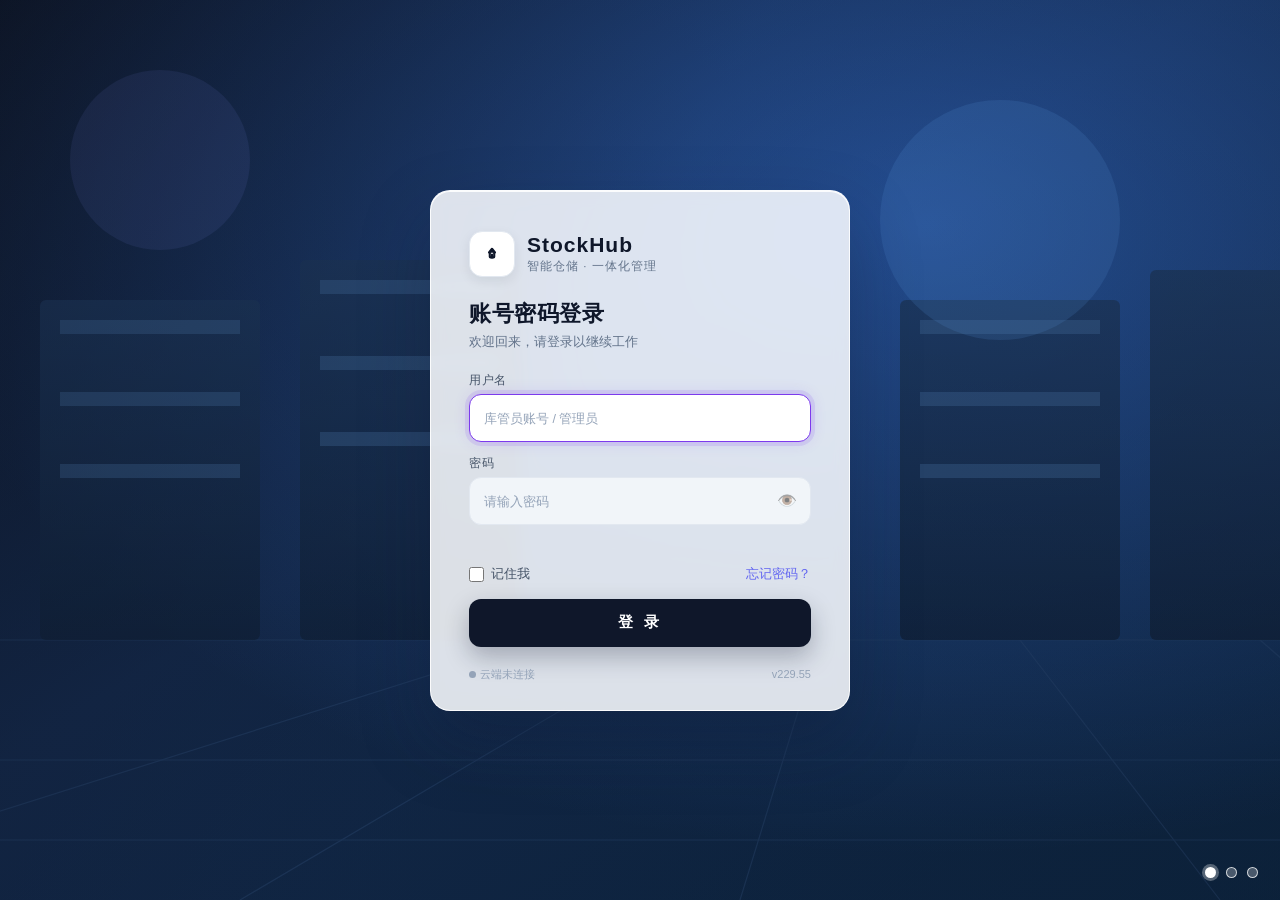
==== commit 187b4211: "Add files via upload" ====
--- a/index.html
+++ b/index.html
@@ -6,19 +6,20 @@
   <meta name="apple-mobile-web-app-capable" content="yes">
   <meta name="apple-mobile-web-app-status-bar-style" content="default">
   <meta name="apple-mobile-web-app-title" content="库管工作台">
-  <link rel="apple-touch-icon" href="icons/icon-192.png?v=229.17" type="image/png">
-  <link rel="icon" href="icons/icon-192.png?v=229.17" type="image/png">
-  <link rel="manifest" href="manifest.json?v=229.17">
+  <link rel="apple-touch-icon" href="icons/icon-192.png?v=229.55" type="image/png">
+  <link rel="icon" href="icons/icon-192.png?v=229.55" type="image/png">
+  <link rel="manifest" href="manifest.json?v=229.55">
   <meta name="theme-color" content="#357ABD">
-  <!-- 🟢 AUDIT-228-08（v228.18）：CSP 说明 —— 此处**不写** meta CSP，原因有二：
-       ① Content-Security-Policy-Report-Only **不支持通过 <meta> 传递**（浏览器会报
-          "delivered via a <meta> element, which is disallowed"，策略被整条忽略）；
-       ② 本页大量使用内联 onclick 与内联 <style>，强制 CSP 需 'unsafe-inline'，
-          实际拦截价值有限，却容易误伤第三方 SDK。
-       正确做法是在**服务端响应头**配置（静态托管需由网关/CDN 注入）：
-         Content-Security-Policy-Report-Only: default-src 'self'; script-src 'self' 'unsafe-inline' https://beacon.cdn.qq.com; style-src 'self' 'unsafe-inline'; img-src 'self' data: blob:; connect-src 'self' https: wss:; frame-ancestors 'self'; base-uri 'self'
-       待控制台观察无业务误报后，再切换为 Content-Security-Policy 强制执行。
+  <!-- 🟢 v229.46 AUDIT-F3：CSP 正式生效（此前仅为无效注释，等同「无 CSP」）。
+       说明：script-src 仍含 'unsafe-inline' —— 本应用大量通过 innerHTML 注入动态内联事件处理器
+       （分页器 / 弹窗 / 设置面板等数十处），全站移除需一次「事件委托 / addEventListener」重构，
+       属独立史诗任务；本次先让 CSP 真实生效并收紧除脚本外所有源。
+       已加：object-src 'none'（禁插件注入）、base-uri 'self'（禁 <base> 劫持）、
+       worker-src 'self'、connect-src 锁定 Supabase 域名、img/font 收窄；
+       frame-ancestors 受限（meta 不支持该指令，仅作声明，正式拦截需服务端响应头）。
+       第三方 beacon 脚本已加 SRI（见 AUDIT-F5），即便放行也不可被篡改。
        ⚠️ CSP 只是「第二道防线」，第一道仍是所有插值必须经 esc / escAttr。 -->
+  <meta http-equiv="Content-Security-Policy" content="default-src 'self'; script-src 'self' 'unsafe-inline'; style-src 'self' 'unsafe-inline' https://fonts.googleapis.com; img-src 'self' data: blob:; font-src 'self' data: https://fonts.gstatic.com; connect-src 'self' https://zdcjqiidsxethfuoiowy.supabase.co wss://zdcjqiidsxethfuoiowy.supabase.co; worker-src 'self'; manifest-src 'self'; object-src 'none'; base-uri 'self'; frame-ancestors 'self' https://*.workbuddy.host https://*.workbuddy.cn">
   <title>库管系统工作台</title>
 <!-- CRITICAL_CSS_START -->
 <style>
@@ -247,6 +248,79 @@
 [data-theme="dark"] .demo-data-banner{ background:rgba(245,158,11,0.16); color:#fcd34d; border-color:rgba(245,158,11,0.40); }
 [data-theme="dark"] .demo-data-banner b{ color:#fbbf24; }
 
+  /* 🟢 v229.45：启动加载屏 BootSplash —— 样式【全部内联】且【默认即显示】。
+     修复裸 HTML 闪现：此前 #bootSplash 默认 display:none，要等 defer 的 boot-splash.js
+     加 is-active 才显示；而 style.css 为异步非阻塞加载 —— 慢网下「JS 未执行 + CSS 未生效」
+     的窗口期整页以无样式渲染。现在解析到 <body> 第一帧就是完整启动屏（fixed 全屏不透明），
+     物理上盖住主内容，不依赖任何外部资源时序。 */
+  #bootSplash{position:fixed;inset:0;z-index:10000;display:flex;align-items:center;justify-content:center;overflow:hidden;opacity:1;
+    background:
+      radial-gradient(120% 90% at 28% 12%, #FFFFFF 0%, rgba(255,255,255,0) 46%),
+      radial-gradient(130% 100% at 78% 88%, #E0F7FA 0%, rgba(224,247,250,0) 55%),
+      linear-gradient(158deg, #F8F9FA 0%, #E0F7FA 100%);
+    font-family:'Inter','SF Pro Display',-apple-system,BlinkMacSystemFont,system-ui,sans-serif;
+    -webkit-font-smoothing:antialiased;}
+  #bootSplash.is-active{display:flex;}
+  #bootSplash.is-leaving{opacity:0;transition:opacity .52s ease;}
+  /* 极光柔光 */
+  #bootSplash .boot-aurora{position:absolute;border-radius:50%;filter:blur(40px);opacity:.5;pointer-events:none;}
+  #bootSplash .ba1{width:340px;height:340px;left:-90px;top:-70px;background:radial-gradient(circle,#FFFFFF 0%,rgba(255,255,255,0) 70%);animation:bootDr1 17s ease-in-out infinite;}
+  #bootSplash .ba2{width:300px;height:300px;right:-80px;top:28%;background:radial-gradient(circle,#B2EBF2 0%,rgba(178,235,242,0) 70%);animation:bootDr2 21s ease-in-out infinite;}
+  #bootSplash .ba3{width:360px;height:360px;left:-60px;bottom:-110px;background:radial-gradient(circle,#E0F7FA 0%,rgba(224,247,250,0) 70%);animation:bootDr3 25s ease-in-out infinite;}
+  @keyframes bootDr1{0%,100%{transform:translate(0,0)}50%{transform:translate(30px,26px)}}
+  @keyframes bootDr2{0%,100%{transform:translate(0,0)}50%{transform:translate(-26px,22px)}}
+  @keyframes bootDr3{0%,100%{transform:translate(0,0)}50%{transform:translate(24px,-20px)}}
+  #bootSplashCanvas{position:absolute;inset:0;pointer-events:none;z-index:1;}
+  /* 🟢 v229.54：worker 模式把 canvas 提到圆盘之上，只用于绘制「实时进度弧 + 中心数字 + 加载中」，
+     让这两项在主线程被 DataLoader 冻结时仍流畅爬升；圆盘底/纸雕环质感仍由 DOM/SVG 原样呈现。
+     DOM 的「加载中」+数字隐藏（避免与 canvas 重影），粒子/词标本就在 canvas 上、随 worker 独立线程动画。 */
+  #bootSplash.worker-mode #bootSplashCanvas{z-index:4;}
+  #bootSplash.worker-mode .boot-center .cap,
+  #bootSplash.worker-mode .boot-center .num{display:none;}
+  /* 四角取景框角标 */
+  #bootSplash .boot-corner{position:absolute;width:26px;height:26px;border:1.5px solid rgba(0,168,150,0.20);pointer-events:none;z-index:3;}
+  #bootSplash .boot-corner.tl{left:26px;top:26px;border-right:none;border-bottom:none;border-top-left-radius:6px;}
+  #bootSplash .boot-corner.tr{right:26px;top:26px;border-left:none;border-bottom:none;border-top-right-radius:6px;}
+  #bootSplash .boot-corner.bl{left:26px;bottom:26px;border-right:none;border-top:none;border-bottom-left-radius:6px;}
+  #bootSplash .boot-corner.br{right:26px;bottom:26px;border-left:none;border-top:none;border-bottom-right-radius:6px;}
+  /* 顶部装饰行 */
+  #bootSplash .boot-topdeco{position:absolute;left:0;right:0;top:8.1%;display:flex;align-items:center;justify-content:center;gap:12px;z-index:3;}
+  #bootSplash .boot-topdeco::before{content:'';width:44px;height:1px;background:linear-gradient(90deg,rgba(0,168,150,0),rgba(0,168,150,0.30));}
+  #bootSplash .boot-topdeco::after{content:'';width:44px;height:1px;background:linear-gradient(270deg,rgba(0,168,150,0),rgba(0,168,150,0.30));}
+  #bootSplash .boot-topdeco .dm{width:5px;height:5px;transform:rotate(45deg);background:rgba(0,168,150,0.35);}
+  /* 圆环（168px，与设计原型一致） */
+  #bootSplash .boot-ring{position:absolute;left:50%;top:var(--cy-ring,50%);transform:translate(-50%,-50%);width:168px;height:168px;z-index:2;}
+  #bootSplash .boot-ring svg{position:absolute;inset:0;width:100%;height:100%;overflow:visible;}
+  #bootSplash .boot-slice{opacity:0;transition:opacity .3s ease;}
+  #bootSplash .boot-slice.on{opacity:1;}
+  /* 中心数字 */
+  #bootSplash .boot-center{position:absolute;left:50%;top:50%;transform:translate(-50%,-50%);width:63%;height:63%;border-radius:50%;z-index:3;
+    background:#EBF3F1;box-shadow:inset 7px 8px 13px rgba(126,154,150,0.55),inset -6px -7px 12px rgba(255,255,255,0.95);
+    display:flex;flex-direction:column;align-items:center;justify-content:center;}
+  #bootSplash .boot-center .cap{font-size:12px;font-weight:400;letter-spacing:.18em;color:#5A6F6B;text-indent:.18em;}
+  #bootSplash .boot-center .num{font-size:28px;font-weight:700;line-height:1;color:#0E4D47;font-variant-numeric:tabular-nums;display:flex;align-items:baseline;}
+  #bootSplash .boot-center .num .pct{font-size:19px;margin-left:1px;}
+  /* 副文案 */
+  #bootSplash .boot-sub{position:absolute;left:0;right:0;top:var(--cy-sub,60%);text-align:center;display:flex;align-items:center;justify-content:center;gap:10px;
+    font-size:12px;font-weight:400;color:rgba(0,168,150,0.85);z-index:3;transition:opacity .5s ease;}
+  #bootSplash .boot-sub::before,#bootSplash .boot-sub::after{content:'';width:16px;height:1px;background:rgba(0,168,150,0.35);}
+  #bootSplash .boot-sub span{letter-spacing:.3em;margin-right:-.3em;}
+  /* 底部：--progress 进度线 + 版本行 */
+  #bootSplash .boot-bottom{position:absolute;left:0;right:0;top:var(--cy-bottom,86%);display:flex;flex-direction:column;align-items:center;gap:12px;z-index:3;}
+  #bootSplash .boot-loadline{position:relative;width:150px;height:2px;border-radius:2px;background:rgba(0,168,150,0.12);overflow:hidden;}
+  #bootSplash .boot-loadline::after{content:'';position:absolute;top:0;left:-40%;width:40%;height:100%;border-radius:2px;
+    background:linear-gradient(90deg,rgba(0,168,150,0),rgba(0,168,150,0.45),rgba(0,168,150,0));animation:bootSweep 2.2s ease-in-out infinite;}
+  @keyframes bootSweep{0%{left:-40%}62%,100%{left:100%}}
+  #bootSplash .boot-cap{font-size:9px;font-weight:500;letter-spacing:.32em;text-indent:.32em;color:rgba(0,120,110,0.42);}
+  /* 暗色主题 */
+  [data-theme="dark"] #bootSplash{background:
+    radial-gradient(120% 90% at 28% 12%, #1b2733 0%, rgba(27,39,51,0) 46%),
+    radial-gradient(130% 100% at 78% 88%, #11343b 0%, rgba(17,52,59,0) 55%),
+    linear-gradient(158deg, #0f1a22 0%, #11343b 100%);}
+  [data-theme="dark"] #bootSplash .boot-center{background:#16313a;box-shadow:inset 7px 8px 13px rgba(0,0,0,0.55),inset -6px -7px 12px rgba(255,255,255,0.06);}
+  [data-theme="dark"] #bootSplash .boot-center .num{color:#7fd8c4;}
+  [data-theme="dark"] #bootSplash .boot-center .cap{color:#8fb0aa;}
+
 /* 货车进度条形态 */
 .loading-truck-wrap{ margin-top: 22px; display: flex; flex-direction: column; align-items: center; gap: 10px; }
 [hidden]{ display: none !important; }
@@ -284,8 +358,16 @@
     <!-- 🟢 v228.09 性能优化 P0-2：首屏关键 CSS 已内联（上方 CRITICAL_CSS 块，8.4KB），
          全量 style.css(211KB) 改为【非阻塞】加载：preload 拉取 → onload 转 stylesheet。
          首屏只依赖 8.4KB 内联样式，loading 遮罩即可正确显示；全量样式在遮罩期间并行加载完成。 -->
-    <link rel="preload" href="css/style.css?v=229.17" as="style" onload="this.onload=null;this.rel='stylesheet'">
-    <noscript><link rel="stylesheet" href="css/style.css?v=229.17"></noscript>
+    <link rel="preload" href="css/style.css?v=229.55" as="style" onload="this.onload=null;this.rel='stylesheet'">
+    <noscript><link rel="stylesheet" href="css/style.css?v=229.55"></noscript>
+    <!-- 🟢 v229.45：启动加载屏样式已【全部内联】进上方 CRITICAL_CSS（原 loading-splash.css 异步加载
+         在慢网下同样会裸 HTML 闪现，已废弃外部引用；css/loading-splash.css 保留仅作存档）。
+         Inter 字体用于词标 StockHub -->
+    <link rel="preconnect" href="https://fonts.googleapis.com">
+    <link rel="preconnect" href="https://fonts.gstatic.com" crossorigin>
+    <link rel="stylesheet" href="https://fonts.googleapis.com/css2?family=Inter:wght@400;500;600;700&display=swap" media="print" onload="this.media='all'">
+    <!-- v229.45 兜底①：无 JS 环境（noscript 下 style.css 为阻塞加载，页面可正常渲染）不显示启动屏 -->
+    <noscript><style>#bootSplash{display:none !important;}</style></noscript>
     <script>
       // 兜底：极老旧内核可能不触发 preload 的 onload。延迟 3s 检测，仅在样式确实未生效时
       // 才补一个阻塞式 link —— 延迟是为了避免正常情况下误触发、反而抵消异步收益。
@@ -296,7 +378,7 @@
         }
         if (!ok) {
           var l = document.createElement('link');
-          l.rel = 'stylesheet'; l.href = 'css/style.css?v=229.17';
+          l.rel = 'stylesheet'; l.href = 'css/style.css?v=229.55';
           document.head.appendChild(l);
         }
       }, 3000);
@@ -309,47 +391,59 @@
          · jsqr.min.js(257KB)   → 打开「扫一扫」时
          · jszip.min.js(98KB)   → 点击「源码」打包下载时
          · qrcode.min.js(57KB)  → 现存量二维码 / 存货档案二维码（v228.17 恢复加载，见下方 <script>） -->
+  <script defer src="js/boot-splash.js?v=229.55"></script>
   <script defer src="lib/dexie.min.js?v=55"></script>
   <script defer src="lib/supabase.min.js?v=55"></script>
-  <script defer src="js/lazy-lib.js?v=229.17"></script>
+  <script defer src="js/lazy-lib.js?v=229.55"></script>
 <!-- 🟢 v228.53：beacon 统计脚本改为「动态异步注入」。
      旧版（M4）用 defer：defer 脚本会阻塞 DOMContentLoaded，而 App.init()（app.js）也绑在
      DOMContentLoaded 上 —— 一旦 beacon.cdn.qq.com 在用户网络下慢/不可达（DNS 挂起、办公网
      屏蔽、境外链路抖动），启动屏「正在初始化...」会卡住直到请求超时（实测可 30s+）。
      改为动态注入后：① 不再阻塞 DOMContentLoaded，应用秒启；② 加载完成后再上报（数据不丢）；
      ③ 加载失败静默跳过（统计缺失无碍业务）。 -->
-<script>
-(function(){
-  function initBeacon(){
-    try{
-      var beacon=new BeaconAction({
-        appkey:(window.AppConfig && AppConfig.beaconAppkey) || '0WEB06U85YBSLJNL',
-        versionCode:'1.0.0',
-        channelID:'share',
-        delay:1000,
-        sessionDuration:30*60*1000,
-        isOversea:false,
-        needReportRqdEvent:false
-      });
-      beacon.onDirectUserAction('preview_page_view',{
-        'url':location.href,
-        'referrer':document.referrer,
-        'title':document.title,
-        'sandbox_id':'c430b5fce1834633aeee2e5bbe763daa'
-      });
-    }catch(e){}
-  }
-  try{
-    var s=document.createElement('script');
-    s.src='https://beacon.cdn.qq.com/sdk/4.5.9/beacon_web.min.js';
-    s.async=true;
-    s.onload=initBeacon;
-    s.onerror=function(){ /* 统计 CDN 不可达：静默跳过，绝不影响业务启动 */ };
-    document.head.appendChild(s);
-  }catch(e){ /* 注入失败同样不影响业务 */ }
-})();
-</script></head>
+  <!-- 🟢 v229.46 AUDIT-F5：移除第三方腾讯 beacon 遥测（原 beacon.cdn.qq.com 动态注入）。
+       原因：① 该 SDK 会从 gtimg.cn / myqcloud.com / qq.com 等多个腾讯 CDN 动态加载不透明子脚本并做设备指纹(fp.js)，
+             属无法审计的供应链面；② 其 CDN 不返回 CORS 头，SRI 跨域校验在浏览器侧必然失败（已实测 CORS 拦截），
+             故「加 SRI」对此 SDK 不可行；③ 向腾讯上报页面元数据且做设备指纹，未经用户同意，违反个保法 §23。
+       应用对 beacon 缺失本就优雅降级（onerror 静默跳过），移除不影响任何业务功能。
+       如需页面统计：请改用「经用户同意 + 自托管 + 可审计」的分析方案，并按个保法完成告知与单独同意。 -->
+</head>
 <body>
+  <!-- 启动加载屏（设计预览：粒子汇聚 StockHub + 纸雕圆环），由 js/boot-splash.js 驱动 -->
+  <div id="bootSplash" aria-hidden="true">
+    <div class="boot-aurora ba1"></div>
+    <div class="boot-aurora ba2"></div>
+    <div class="boot-aurora ba3"></div>
+    <div class="boot-corner tl"></div><div class="boot-corner tr"></div>
+    <div class="boot-corner bl"></div><div class="boot-corner br"></div>
+    <div class="boot-topdeco"><i class="dm"></i></div>
+    <canvas id="bootSplashCanvas"></canvas>
+    <div class="boot-ring">
+      <svg id="bootRingSvg" viewBox="0 0 268 268" aria-hidden="true"><defs><radialGradient id="bootGLight" gradientUnits="userSpaceOnUse" cx="82" cy="-59" r="330"><stop offset="0" stop-color="#FFFFFF" stop-opacity="0.95"/><stop offset="0.42" stop-color="#FFFFFF" stop-opacity="0.55"/><stop offset="0.74" stop-color="#FFFFFF" stop-opacity="0.14"/><stop offset="1" stop-color="#FFFFFF" stop-opacity="0"/></radialGradient><filter id="bootRimSoft" x="-60%" y="-60%" width="220%" height="220%"><feGaussianBlur stdDeviation="1.0"/></filter><clipPath id="bootCellClip0"><path d="M105.656 11.229 A126 126 0 0 1 129.603 8.077 L130.789 42.056 A92 92 0 0 0 113.305 44.358 Z"/></clipPath><clipPath id="bootCellClip1"><path d="M74.847 22.749 A126 126 0 0 1 97.161 13.506 L107.102 46.020 A92 92 0 0 0 90.809 52.769 Z"/></clipPath><clipPath id="bootCellClip2"><path d="M48.068 41.849 A126 126 0 0 1 67.230 27.146 L85.247 55.980 A92 92 0 0 0 71.256 66.715 Z"/></clipPath><clipPath id="bootCellClip3"><path d="M27.146 67.230 A126 126 0 0 1 41.849 48.068 L66.715 71.256 A92 92 0 0 0 55.980 85.247 Z"/></clipPath><clipPath id="bootCellClip4"><path d="M13.506 97.161 A126 126 0 0 1 22.749 74.847 L52.769 90.809 A92 92 0 0 0 46.020 107.102 Z"/></clipPath><clipPath id="bootCellClip5"><path d="M8.077 129.603 A126 126 0 0 1 11.229 105.656 L44.358 113.305 A92 92 0 0 0 42.056 130.789 Z"/></clipPath><clipPath id="bootCellClip6"><path d="M11.229 162.344 A126 126 0 0 1 8.077 138.397 L42.056 137.211 A92 92 0 0 0 44.358 154.695 Z"/></clipPath><clipPath id="bootCellClip7"><path d="M22.749 193.153 A126 126 0 0 1 13.506 170.839 L46.020 160.898 A92 92 0 0 0 52.769 177.191 Z"/></clipPath><clipPath id="bootCellClip8"><path d="M41.849 219.932 A126 126 0 0 1 27.146 200.770 L55.980 182.753 A92 92 0 0 0 66.715 196.744 Z"/></clipPath><clipPath id="bootCellClip9"><path d="M67.230 240.854 A126 126 0 0 1 48.068 226.151 L71.256 201.285 A92 92 0 0 0 85.247 212.020 Z"/></clipPath><clipPath id="bootCellClip10"><path d="M97.161 254.494 A126 126 0 0 1 74.847 245.251 L90.809 215.231 A92 92 0 0 0 107.102 221.980 Z"/></clipPath><clipPath id="bootCellClip11"><path d="M129.603 259.923 A126 126 0 0 1 105.656 256.771 L113.305 223.642 A92 92 0 0 0 130.789 225.944 Z"/></clipPath><clipPath id="bootCellClip12"><path d="M162.344 256.771 A126 126 0 0 1 138.397 259.923 L137.211 225.944 A92 92 0 0 0 154.695 223.642 Z"/></clipPath><clipPath id="bootCellClip13"><path d="M193.153 245.251 A126 126 0 0 1 170.839 254.494 L160.898 221.980 A92 92 0 0 0 177.191 215.231 Z"/></clipPath><clipPath id="bootCellClip14"><path d="M219.932 226.151 A126 126 0 0 1 200.770 240.854 L182.753 212.020 A92 92 0 0 0 196.744 201.285 Z"/></clipPath><clipPath id="bootCellClip15"><path d="M240.854 200.770 A126 126 0 0 1 226.151 219.932 L201.285 196.744 A92 92 0 0 0 212.020 182.753 Z"/></clipPath><clipPath id="bootCellClip16"><path d="M254.494 170.839 A126 126 0 0 1 245.251 193.153 L215.231 177.191 A92 92 0 0 0 221.980 160.898 Z"/></clipPath><clipPath id="bootCellClip17"><path d="M259.923 138.397 A126 126 0 0 1 256.771 162.344 L223.642 154.695 A92 92 0 0 0 225.944 137.211 Z"/></clipPath><clipPath id="bootCellClip18"><path d="M256.771 105.656 A126 126 0 0 1 259.923 129.603 L225.944 130.789 A92 92 0 0 0 223.642 113.305 Z"/></clipPath><clipPath id="bootCellClip19"><path d="M245.251 74.847 A126 126 0 0 1 254.494 97.161 L221.980 107.102 A92 92 0 0 0 215.231 90.809 Z"/></clipPath><clipPath id="bootCellClip20"><path d="M226.151 48.068 A126 126 0 0 1 240.854 67.230 L212.020 85.247 A92 92 0 0 0 201.285 71.256 Z"/></clipPath><clipPath id="bootCellClip21"><path d="M200.770 27.146 A126 126 0 0 1 219.932 41.849 L196.744 66.715 A92 92 0 0 0 182.753 55.980 Z"/></clipPath><clipPath id="bootCellClip22"><path d="M170.839 13.506 A126 126 0 0 1 193.153 22.749 L177.191 52.769 A92 92 0 0 0 160.898 46.020 Z"/></clipPath><clipPath id="bootCellClip23"><path d="M138.397 8.077 A126 126 0 0 1 162.344 11.229 L154.695 44.358 A92 92 0 0 0 137.211 42.056 Z"/></clipPath></defs><g class="boot-ring-off"><g clip-path="url(#bootCellClip0)"><path d="M105.656 11.229 A126 126 0 0 1 129.603 8.077 L130.789 42.056 A92 92 0 0 0 113.305 44.358 Z" fill="#F4F7F6"/><path d="M105.656 11.229 A126 126 0 0 1 129.603 8.077 L130.789 42.056 A92 92 0 0 0 113.305 44.358 Z" fill="url(#bootGLight)"/><path d="M105.656 11.229 A126 126 0 0 1 129.603 8.077 L130.789 42.056 A92 92 0 0 0 113.305 44.358 Z" fill="none" stroke="rgba(51,65,85,0.061)" stroke-width="1.81" stroke-linejoin="round" transform="translate(0.98,2.20)" filter="url(#bootRimSoft)"/></g><g clip-path="url(#bootCellClip1)"><path d="M74.847 22.749 A126 126 0 0 1 97.161 13.506 L107.102 46.020 A92 92 0 0 0 90.809 52.769 Z" fill="#F4F7F6"/><path d="M74.847 22.749 A126 126 0 0 1 97.161 13.506 L107.102 46.020 A92 92 0 0 0 90.809 52.769 Z" fill="url(#bootGLight)"/><path d="M74.847 22.749 A126 126 0 0 1 97.161 13.506 L107.102 46.020 A92 92 0 0 0 90.809 52.769 Z" fill="none" stroke="rgba(51,65,85,0.061)" stroke-width="1.81" stroke-linejoin="round" transform="translate(0.27,2.40)" filter="url(#bootRimSoft)"/></g><g clip-path="url(#bootCellClip2)"><path d="M48.068 41.849 A126 126 0 0 1 67.230 27.146 L85.247 55.980 A92 92 0 0 0 71.256 66.715 Z" fill="#F4F7F6"/><path d="M48.068 41.849 A126 126 0 0 1 67.230 27.146 L85.247 55.980 A92 92 0 0 0 71.256 66.715 Z" fill="url(#bootGLight)"/><path d="M48.068 41.849 A126 126 0 0 1 67.230 27.146 L85.247 55.980 A92 92 0 0 0 71.256 66.715 Z" fill="none" stroke="rgba(51,65,85,0.068)" stroke-width="1.86" stroke-linejoin="round" transform="translate(-0.34,2.50)" filter="url(#bootRimSoft)"/></g><g clip-path="url(#bootCellClip3)"><path d="M27.146 67.230 A126 126 0 0 1 41.849 48.068 L66.715 71.256 A92 92 0 0 0 55.980 85.247 Z" fill="#F4F7F6"/><path d="M27.146 67.230 A126 126 0 0 1 41.849 48.068 L66.715 71.256 A92 92 0 0 0 55.980 85.247 Z" fill="url(#bootGLight)"/><path d="M27.146 67.230 A126 126 0 0 1 41.849 48.068 L66.715 71.256 A92 92 0 0 0 55.980 85.247 Z" fill="none" stroke="rgba(51,65,85,0.080)" stroke-width="1.95" stroke-linejoin="round" transform="translate(-0.71,2.61)" filter="url(#bootRimSoft)"/></g><g clip-path="url(#bootCellClip4)"><path d="M13.506 97.161 A126 126 0 0 1 22.749 74.847 L52.769 90.809 A92 92 0 0 0 46.020 107.102 Z" fill="#F4F7F6"/><path d="M13.506 97.161 A126 126 0 0 1 22.749 74.847 L52.769 90.809 A92 92 0 0 0 46.020 107.102 Z" fill="url(#bootGLight)"/><path d="M13.506 97.161 A126 126 0 0 1 22.749 74.847 L52.769 90.809 A92 92 0 0 0 46.020 107.102 Z" fill="none" stroke="rgba(51,65,85,0.094)" stroke-width="2.05" stroke-linejoin="round" transform="translate(-0.89,2.76)" filter="url(#bootRimSoft)"/></g><g clip-path="url(#bootCellClip5)"><path d="M8.077 129.603 A126 126 0 0 1 11.229 105.656 L44.358 113.305 A92 92 0 0 0 42.056 130.789 Z" fill="#F4F7F6"/><path d="M8.077 129.603 A126 126 0 0 1 11.229 105.656 L44.358 113.305 A92 92 0 0 0 42.056 130.789 Z" fill="url(#bootGLight)"/><path d="M8.077 129.603 A126 126 0 0 1 11.229 105.656 L44.358 113.305 A92 92 0 0 0 42.056 130.789 Z" fill="none" stroke="rgba(51,65,85,0.109)" stroke-width="2.15" stroke-linejoin="round" transform="translate(-0.93,2.97)" filter="url(#bootRimSoft)"/></g><g clip-path="url(#bootCellClip6)"><path d="M11.229 162.344 A126 126 0 0 1 8.077 138.397 L42.056 137.211 A92 92 0 0 0 44.358 154.695 Z" fill="#F4F7F6"/><path d="M11.229 162.344 A126 126 0 0 1 8.077 138.397 L42.056 137.211 A92 92 0 0 0 44.358 154.695 Z" fill="url(#bootGLight)"/><path d="M11.229 162.344 A126 126 0 0 1 8.077 138.397 L42.056 137.211 A92 92 0 0 0 44.358 154.695 Z" fill="none" stroke="rgba(51,65,85,0.122)" stroke-width="2.25" stroke-linejoin="round" transform="translate(-0.86,3.20)" filter="url(#bootRimSoft)"/></g><g clip-path="url(#bootCellClip7)"><path d="M22.749 193.153 A126 126 0 0 1 13.506 170.839 L46.020 160.898 A92 92 0 0 0 52.769 177.191 Z" fill="#F4F7F6"/><path d="M22.749 193.153 A126 126 0 0 1 13.506 170.839 L46.020 160.898 A92 92 0 0 0 52.769 177.191 Z" fill="url(#bootGLight)"/><path d="M22.749 193.153 A126 126 0 0 1 13.506 170.839 L46.020 160.898 A92 92 0 0 0 52.769 177.191 Z" fill="none" stroke="rgba(51,65,85,0.135)" stroke-width="2.35" stroke-linejoin="round" transform="translate(-0.71,3.42)" filter="url(#bootRimSoft)"/></g><g clip-path="url(#bootCellClip8)"><path d="M41.849 219.932 A126 126 0 0 1 27.146 200.770 L55.980 182.753 A92 92 0 0 0 66.715 196.744 Z" fill="#F4F7F6"/><path d="M41.849 219.932 A126 126 0 0 1 27.146 200.770 L55.980 182.753 A92 92 0 0 0 66.715 196.744 Z" fill="url(#bootGLight)"/><path d="M41.849 219.932 A126 126 0 0 1 27.146 200.770 L55.980 182.753 A92 92 0 0 0 66.715 196.744 Z" fill="none" stroke="rgba(51,65,85,0.146)" stroke-width="2.43" stroke-linejoin="round" transform="translate(-0.48,3.62)" filter="url(#bootRimSoft)"/></g><g clip-path="url(#bootCellClip9)"><path d="M67.230 240.854 A126 126 0 0 1 48.068 226.151 L71.256 201.285 A92 92 0 0 0 85.247 212.020 Z" fill="#F4F7F6"/><path d="M67.230 240.854 A126 126 0 0 1 48.068 226.151 L71.256 201.285 A92 92 0 0 0 85.247 212.020 Z" fill="url(#bootGLight)"/><path d="M67.230 240.854 A126 126 0 0 1 48.068 226.151 L71.256 201.285 A92 92 0 0 0 85.247 212.020 Z" fill="none" stroke="rgba(51,65,85,0.155)" stroke-width="2.49" stroke-linejoin="round" transform="translate(-0.19,3.79)" filter="url(#bootRimSoft)"/></g><g clip-path="url(#bootCellClip10)"><path d="M97.161 254.494 A126 126 0 0 1 74.847 245.251 L90.809 215.231 A92 92 0 0 0 107.102 221.980 Z" fill="#F4F7F6"/><path d="M97.161 254.494 A126 126 0 0 1 74.847 245.251 L90.809 215.231 A92 92 0 0 0 107.102 221.980 Z" fill="url(#bootGLight)"/><path d="M97.161 254.494 A126 126 0 0 1 74.847 245.251 L90.809 215.231 A92 92 0 0 0 107.102 221.980 Z" fill="none" stroke="rgba(51,65,85,0.162)" stroke-width="2.54" stroke-linejoin="round" transform="translate(0.14,3.89)" filter="url(#bootRimSoft)"/></g><g clip-path="url(#bootCellClip11)"><path d="M129.603 259.923 A126 126 0 0 1 105.656 256.771 L113.305 223.642 A92 92 0 0 0 130.789 225.944 Z" fill="#F4F7F6"/><path d="M129.603 259.923 A126 126 0 0 1 105.656 256.771 L113.305 223.642 A92 92 0 0 0 130.789 225.944 Z" fill="url(#bootGLight)"/><path d="M129.603 259.923 A126 126 0 0 1 105.656 256.771 L113.305 223.642 A92 92 0 0 0 130.789 225.944 Z" fill="none" stroke="rgba(51,65,85,0.167)" stroke-width="2.58" stroke-linejoin="round" transform="translate(0.49,3.93)" filter="url(#bootRimSoft)"/></g><g clip-path="url(#bootCellClip12)"><path d="M162.344 256.771 A126 126 0 0 1 138.397 259.923 L137.211 225.944 A92 92 0 0 0 154.695 223.642 Z" fill="#F4F7F6"/><path d="M162.344 256.771 A126 126 0 0 1 138.397 259.923 L137.211 225.944 A92 92 0 0 0 154.695 223.642 Z" fill="url(#bootGLight)"/><path d="M162.344 256.771 A126 126 0 0 1 138.397 259.923 L137.211 225.944 A92 92 0 0 0 154.695 223.642 Z" fill="none" stroke="rgba(51,65,85,0.170)" stroke-width="2.60" stroke-linejoin="round" transform="translate(0.86,3.90)" filter="url(#bootRimSoft)"/></g><g clip-path="url(#bootCellClip13)"><path d="M193.153 245.251 A126 126 0 0 1 170.839 254.494 L160.898 221.980 A92 92 0 0 0 177.191 215.231 Z" fill="#F4F7F6"/><path d="M193.153 245.251 A126 126 0 0 1 170.839 254.494 L160.898 221.980 A92 92 0 0 0 177.191 215.231 Z" fill="url(#bootGLight)"/><path d="M193.153 245.251 A126 126 0 0 1 170.839 254.494 L160.898 221.980 A92 92 0 0 0 177.191 215.231 Z" fill="none" stroke="rgba(51,65,85,0.170)" stroke-width="2.60" stroke-linejoin="round" transform="translate(1.21,3.80)" filter="url(#bootRimSoft)"/></g><g clip-path="url(#bootCellClip14)"><path d="M219.932 226.151 A126 126 0 0 1 200.770 240.854 L182.753 212.020 A92 92 0 0 0 196.744 201.285 Z" fill="#F4F7F6"/><path d="M219.932 226.151 A126 126 0 0 1 200.770 240.854 L182.753 212.020 A92 92 0 0 0 196.744 201.285 Z" fill="url(#bootGLight)"/><path d="M219.932 226.151 A126 126 0 0 1 200.770 240.854 L182.753 212.020 A92 92 0 0 0 196.744 201.285 Z" fill="none" stroke="rgba(51,65,85,0.167)" stroke-width="2.58" stroke-linejoin="round" transform="translate(1.54,3.65)" filter="url(#bootRimSoft)"/></g><g clip-path="url(#bootCellClip15)"><path d="M240.854 200.770 A126 126 0 0 1 226.151 219.932 L201.285 196.744 A92 92 0 0 0 212.020 182.753 Z" fill="#F4F7F6"/><path d="M240.854 200.770 A126 126 0 0 1 226.151 219.932 L201.285 196.744 A92 92 0 0 0 212.020 182.753 Z" fill="url(#bootGLight)"/><path d="M240.854 200.770 A126 126 0 0 1 226.151 219.932 L201.285 196.744 A92 92 0 0 0 212.020 182.753 Z" fill="none" stroke="rgba(51,65,85,0.162)" stroke-width="2.54" stroke-linejoin="round" transform="translate(1.83,3.43)" filter="url(#bootRimSoft)"/></g><g clip-path="url(#bootCellClip16)"><path d="M254.494 170.839 A126 126 0 0 1 245.251 193.153 L215.231 177.191 A92 92 0 0 0 221.980 160.898 Z" fill="#F4F7F6"/><path d="M254.494 170.839 A126 126 0 0 1 245.251 193.153 L215.231 177.191 A92 92 0 0 0 221.980 160.898 Z" fill="url(#bootGLight)"/><path d="M254.494 170.839 A126 126 0 0 1 245.251 193.153 L215.231 177.191 A92 92 0 0 0 221.980 160.898 Z" fill="none" stroke="rgba(51,65,85,0.155)" stroke-width="2.49" stroke-linejoin="round" transform="translate(2.07,3.18)" filter="url(#bootRimSoft)"/></g><g clip-path="url(#bootCellClip17)"><path d="M259.923 138.397 A126 126 0 0 1 256.771 162.344 L223.642 154.695 A92 92 0 0 0 225.944 137.211 Z" fill="#F4F7F6"/><path d="M259.923 138.397 A126 126 0 0 1 256.771 162.344 L223.642 154.695 A92 92 0 0 0 225.944 137.211 Z" fill="url(#bootGLight)"/><path d="M259.923 138.397 A126 126 0 0 1 256.771 162.344 L223.642 154.695 A92 92 0 0 0 225.944 137.211 Z" fill="none" stroke="rgba(51,65,85,0.146)" stroke-width="2.43" stroke-linejoin="round" transform="translate(2.23,2.89)" filter="url(#bootRimSoft)"/></g><g clip-path="url(#bootCellClip18)"><path d="M256.771 105.656 A126 126 0 0 1 259.923 129.603 L225.944 130.789 A92 92 0 0 0 223.642 113.305 Z" fill="#F4F7F6"/><path d="M256.771 105.656 A126 126 0 0 1 259.923 129.603 L225.944 130.789 A92 92 0 0 0 223.642 113.305 Z" fill="url(#bootGLight)"/><path d="M256.771 105.656 A126 126 0 0 1 259.923 129.603 L225.944 130.789 A92 92 0 0 0 223.642 113.305 Z" fill="none" stroke="rgba(51,65,85,0.135)" stroke-width="2.35" stroke-linejoin="round" transform="translate(2.33,2.60)" filter="url(#bootRimSoft)"/></g><g clip-path="url(#bootCellClip19)"><path d="M245.251 74.847 A126 126 0 0 1 254.494 97.161 L221.980 107.102 A92 92 0 0 0 215.231 90.809 Z" fill="#F4F7F6"/><path d="M245.251 74.847 A126 126 0 0 1 254.494 97.161 L221.980 107.102 A92 92 0 0 0 215.231 90.809 Z" fill="url(#bootGLight)"/><path d="M245.251 74.847 A126 126 0 0 1 254.494 97.161 L221.980 107.102 A92 92 0 0 0 215.231 90.809 Z" fill="none" stroke="rgba(51,65,85,0.123)" stroke-width="2.25" stroke-linejoin="round" transform="translate(2.35,2.33)" filter="url(#bootRimSoft)"/></g><g clip-path="url(#bootCellClip20)"><path d="M226.151 48.068 A126 126 0 0 1 240.854 67.230 L212.020 85.247 A92 92 0 0 0 201.285 71.256 Z" fill="#F4F7F6"/><path d="M226.151 48.068 A126 126 0 0 1 240.854 67.230 L212.020 85.247 A92 92 0 0 0 201.285 71.256 Z" fill="url(#bootGLight)"/><path d="M226.151 48.068 A126 126 0 0 1 240.854 67.230 L212.020 85.247 A92 92 0 0 0 201.285 71.256 Z" fill="none" stroke="rgba(51,65,85,0.109)" stroke-width="2.15" stroke-linejoin="round" transform="translate(2.29,2.10)" filter="url(#bootRimSoft)"/></g><g clip-path="url(#bootCellClip21)"><path d="M200.770 27.146 A126 126 0 0 1 219.932 41.849 L196.744 66.715 A92 92 0 0 0 182.753 55.980 Z" fill="#F4F7F6"/><path d="M200.770 27.146 A126 126 0 0 1 219.932 41.849 L196.744 66.715 A92 92 0 0 0 182.753 55.980 Z" fill="url(#bootGLight)"/><path d="M200.770 27.146 A126 126 0 0 1 219.932 41.849 L196.744 66.715 A92 92 0 0 0 182.753 55.980 Z" fill="none" stroke="rgba(51,65,85,0.094)" stroke-width="2.05" stroke-linejoin="round" transform="translate(2.16,1.94)" filter="url(#bootRimSoft)"/></g><g clip-path="url(#bootCellClip22)"><path d="M170.839 13.506 A126 126 0 0 1 193.153 22.749 L177.191 52.769 A92 92 0 0 0 160.898 46.020 Z" fill="#F4F7F6"/><path d="M170.839 13.506 A126 126 0 0 1 193.153 22.749 L177.191 52.769 A92 92 0 0 0 160.898 46.020 Z" fill="url(#bootGLight)"/><path d="M170.839 13.506 A126 126 0 0 1 193.153 22.749 L177.191 52.769 A92 92 0 0 0 160.898 46.020 Z" fill="none" stroke="rgba(51,65,85,0.080)" stroke-width="1.95" stroke-linejoin="round" transform="translate(1.92,1.89)" filter="url(#bootRimSoft)"/></g><g clip-path="url(#bootCellClip23)"><path d="M138.397 8.077 A126 126 0 0 1 162.344 11.229 L154.695 44.358 A92 92 0 0 0 137.211 42.056 Z" fill="#F4F7F6"/><path d="M138.397 8.077 A126 126 0 0 1 162.344 11.229 L154.695 44.358 A92 92 0 0 0 137.211 42.056 Z" fill="url(#bootGLight)"/><path d="M138.397 8.077 A126 126 0 0 1 162.344 11.229 L154.695 44.358 A92 92 0 0 0 137.211 42.056 Z" fill="none" stroke="rgba(51,65,85,0.068)" stroke-width="1.86" stroke-linejoin="round" transform="translate(1.55,1.99)" filter="url(#bootRimSoft)"/></g></g><g class="boot-ring-on"><g class="boot-slice"><path d="M105.656 11.229 A126 126 0 0 1 129.603 8.077 L130.789 42.056 A92 92 0 0 0 113.305 44.358 Z" fill="rgb(74,166,142)" stroke="rgb(74,166,142)" stroke-width="3" stroke-linejoin="round"/></g><g class="boot-slice"><path d="M74.847 22.749 A126 126 0 0 1 97.161 13.506 L107.102 46.020 A92 92 0 0 0 90.809 52.769 Z" fill="rgb(76,168,144)" stroke="rgb(76,168,144)" stroke-width="3" stroke-linejoin="round"/></g><g class="boot-slice"><path d="M48.068 41.849 A126 126 0 0 1 67.230 27.146 L85.247 55.980 A92 92 0 0 0 71.256 66.715 Z" fill="rgb(77,170,145)" stroke="rgb(77,170,145)" stroke-width="3" stroke-linejoin="round"/></g><g class="boot-slice"><path d="M27.146 67.230 A126 126 0 0 1 41.849 48.068 L66.715 71.256 A92 92 0 0 0 55.980 85.247 Z" fill="rgb(79,172,147)" stroke="rgb(79,172,147)" stroke-width="3" stroke-linejoin="round"/></g><g class="boot-slice"><path d="M13.506 97.161 A126 126 0 0 1 22.749 74.847 L52.769 90.809 A92 92 0 0 0 46.020 107.102 Z" fill="rgb(81,174,149)" stroke="rgb(81,174,149)" stroke-width="3" stroke-linejoin="round"/></g><g class="boot-slice"><path d="M8.077 129.603 A126 126 0 0 1 11.229 105.656 L44.358 113.305 A92 92 0 0 0 42.056 130.789 Z" fill="rgb(83,176,151)" stroke="rgb(83,176,151)" stroke-width="3" stroke-linejoin="round"/></g><g class="boot-slice"><path d="M11.229 162.344 A126 126 0 0 1 8.077 138.397 L42.056 137.211 A92 92 0 0 0 44.358 154.695 Z" fill="rgb(84,177,152)" stroke="rgb(84,177,152)" stroke-width="3" stroke-linejoin="round"/></g><g class="boot-slice"><path d="M22.749 193.153 A126 126 0 0 1 13.506 170.839 L46.020 160.898 A92 92 0 0 0 52.769 177.191 Z" fill="rgb(86,179,154)" stroke="rgb(86,179,154)" stroke-width="3" stroke-linejoin="round"/></g><g class="boot-slice"><path d="M41.849 219.932 A126 126 0 0 1 27.146 200.770 L55.980 182.753 A92 92 0 0 0 66.715 196.744 Z" fill="rgb(88,181,156)" stroke="rgb(88,181,156)" stroke-width="3" stroke-linejoin="round"/></g><g class="boot-slice"><path d="M67.230 240.854 A126 126 0 0 1 48.068 226.151 L71.256 201.285 A92 92 0 0 0 85.247 212.020 Z" fill="rgb(90,183,158)" stroke="rgb(90,183,158)" stroke-width="3" stroke-linejoin="round"/></g><g class="boot-slice"><path d="M97.161 254.494 A126 126 0 0 1 74.847 245.251 L90.809 215.231 A92 92 0 0 0 107.102 221.980 Z" fill="rgb(91,185,159)" stroke="rgb(91,185,159)" stroke-width="3" stroke-linejoin="round"/></g><g class="boot-slice"><path d="M129.603 259.923 A126 126 0 0 1 105.656 256.771 L113.305 223.642 A92 92 0 0 0 130.789 225.944 Z" fill="rgb(93,187,161)" stroke="rgb(93,187,161)" stroke-width="3" stroke-linejoin="round"/></g><g class="boot-slice"><path d="M162.344 256.771 A126 126 0 0 1 138.397 259.923 L137.211 225.944 A92 92 0 0 0 154.695 223.642 Z" fill="rgb(95,189,163)" stroke="rgb(95,189,163)" stroke-width="3" stroke-linejoin="round"/></g><g class="boot-slice"><path d="M193.153 245.251 A126 126 0 0 1 170.839 254.494 L160.898 221.980 A92 92 0 0 0 177.191 215.231 Z" fill="rgb(97,191,165)" stroke="rgb(97,191,165)" stroke-width="3" stroke-linejoin="round"/></g><g class="boot-slice"><path d="M219.932 226.151 A126 126 0 0 1 200.770 240.854 L182.753 212.020 A92 92 0 0 0 196.744 201.285 Z" fill="rgb(98,193,166)" stroke="rgb(98,193,166)" stroke-width="3" stroke-linejoin="round"/></g><g class="boot-slice"><path d="M240.854 200.770 A126 126 0 0 1 226.151 219.932 L201.285 196.744 A92 92 0 0 0 212.020 182.753 Z" fill="rgb(100,195,168)" stroke="rgb(100,195,168)" stroke-width="3" stroke-linejoin="round"/></g><g class="boot-slice"><path d="M254.494 170.839 A126 126 0 0 1 245.251 193.153 L215.231 177.191 A92 92 0 0 0 221.980 160.898 Z" fill="rgb(102,197,170)" stroke="rgb(102,197,170)" stroke-width="3" stroke-linejoin="round"/></g><g class="boot-slice"><path d="M259.923 138.397 A126 126 0 0 1 256.771 162.344 L223.642 154.695 A92 92 0 0 0 225.944 137.211 Z" fill="rgb(104,199,172)" stroke="rgb(104,199,172)" stroke-width="3" stroke-linejoin="round"/></g><g class="boot-slice"><path d="M256.771 105.656 A126 126 0 0 1 259.923 129.603 L225.944 130.789 A92 92 0 0 0 223.642 113.305 Z" fill="rgb(105,200,173)" stroke="rgb(105,200,173)" stroke-width="3" stroke-linejoin="round"/></g><g class="boot-slice"><path d="M245.251 74.847 A126 126 0 0 1 254.494 97.161 L221.980 107.102 A92 92 0 0 0 215.231 90.809 Z" fill="rgb(107,202,175)" stroke="rgb(107,202,175)" stroke-width="3" stroke-linejoin="round"/></g><g class="boot-slice"><path d="M226.151 48.068 A126 126 0 0 1 240.854 67.230 L212.020 85.247 A92 92 0 0 0 201.285 71.256 Z" fill="rgb(109,204,177)" stroke="rgb(109,204,177)" stroke-width="3" stroke-linejoin="round"/></g><g class="boot-slice"><path d="M200.770 27.146 A126 126 0 0 1 219.932 41.849 L196.744 66.715 A92 92 0 0 0 182.753 55.980 Z" fill="rgb(111,206,179)" stroke="rgb(111,206,179)" stroke-width="3" stroke-linejoin="round"/></g><g class="boot-slice"><path d="M170.839 13.506 A126 126 0 0 1 193.153 22.749 L177.191 52.769 A92 92 0 0 0 160.898 46.020 Z" fill="rgb(112,208,180)" stroke="rgb(112,208,180)" stroke-width="3" stroke-linejoin="round"/></g><g class="boot-slice"><path d="M138.397 8.077 A126 126 0 0 1 162.344 11.229 L154.695 44.358 A92 92 0 0 0 137.211 42.056 Z" fill="rgb(114,210,182)" stroke="rgb(114,210,182)" stroke-width="3" stroke-linejoin="round"/></g></g></svg>
+      <div class="boot-center">
+        <div class="cap">加载中</div>
+        <div class="num"><span id="bootNum">0</span><span class="pct" id="bootPct">%</span></div>
+      </div>
+    </div>
+    <div class="boot-sub"><span id="bootSubTxt">正在汇聚你的工作台</span></div>
+    <div class="boot-bottom">
+      <div class="boot-loadline"></div>
+      <div class="boot-cap">DATA WORKBENCH · V2.4.0</div>
+    </div>
+  </div>
+  <script>
+    // 🟢 v229.45 兜底②：若 boot-splash.js 文件本身加载/执行失败（__bootSplashStarted 未置位），
+    // 启动屏会因 CSS 默认 display:flex 永久遮挡 —— 12s 后强制退场。
+    // 若 JS 已接管（started=true），其内部自带 14s 强制收尾，此处不干预。
+    setTimeout(function () {
+      if (window.__bootSplashStarted) return;
+      var el = document.getElementById('bootSplash');
+      if (!el || el.style.display === 'none') return;
+      el.classList.add('is-leaving');
+      setTimeout(function () { el.style.display = 'none'; }, 700);
+    }, 12000);
+  </script>
+
   <div class="app-container" id="appContainer">
     <!-- 固定左侧功能栏 -->
     <aside class="sidebar-panel" id="sidebarPanel">
@@ -370,6 +464,14 @@
 
       <!-- 导航滚动区：小屏/移动端高度不足时内部滚动，保证所有功能模块可达 -->
       <nav class="sidebar-nav">
+      <!-- 🟢 v229.27：个人工作台分区（置顶业务模块前，每日高频个人入口） -->
+      <div class="sidebar-section">
+        <a class="sidebar-item" data-module="workTasks" href="#workTasks">
+          <span class="item-icon" style="background:var(--accent-warm-light);">📌</span>
+          <span class="item-text">我的任务</span>
+          <span class="item-badge tag-danger" id="badgeWorkTasks" hidden></span>
+        </a>
+      </div>
       <div class="sidebar-section">
         <a class="sidebar-item active" data-module="dashboard" href="#dashboard">
           <span class="item-icon" style="background:var(--accent-lavender-light);">📊</span>
@@ -503,6 +605,10 @@
               <line x1="3" y1="12" x2="21" y2="12"></line>
             </svg>
           </button>
+          <!-- 🟢 v229.27：我的任务铃铛（开屏即见逾期数） -->
+          <button class="topbar-qr-scan" id="wtBell" title="我的任务" aria-label="我的任务" onclick="App.go('workTasks')" style="position:relative;font-size:16px">
+            📌<span class="wt-bell-dot" id="wtBellDot" hidden></span>
+          </button>
           <button class="theme-toggle" id="themeToggle" title="切换主题">🌙</button>
           <span class="current-time" id="currentTime">--:--</span>
           <div class="sync-status" id="syncStatus" title="云端连接状态">
@@ -533,8 +639,8 @@
     </nav>
   </div>
 
-  <!-- 加载遮罩 -->
-  <div class="loading-overlay" id="loadingOverlay">
+  <!-- 加载遮罩（启动期由 BootSplash 接管，默认隐藏防止旧 spinner 闪现；业务加载 LoadingHUD.show() 会用行内样式 display:flex 覆盖） -->
+  <div class="loading-overlay" id="loadingOverlay" style="display:none">
     <div class="loading-spinner" id="loadingSpinner"></div>
     <div class="loading-text" id="loadingText">正在初始化...</div>
     <div class="loading-sub" id="loadingSub" hidden></div>
@@ -630,46 +736,56 @@
     </div>
   </div>
 
-  <script defer src="js/table-utils.js?v=229.17"></script>
+  <script defer src="js/table-utils.js?v=229.55"></script>
   <!-- 🟢 v228.17：恢复 qrcode.min.js 预载。二维码列（现存量列表 / 存货档案）依赖全局 qrcode 函数，
        此前 P0-1 性能优化误将其移除，导致 QR.thumb 全部返回“—”。文件仅 57KB，继续 defer 不阻塞首屏。 -->
   <script defer src="lib/qrcode.min.js?v=55"></script>
-  <script defer src="js/qr-util.js?v=229.17"></script>
-  <script defer src="js/qr-scan.js?v=229.17"></script>
-  <script defer src="js/search-select.js?v=229.17"></script>
-  <script defer src="js/entity-links.js?v=229.17"></script>
-  <script defer src="js/db.js?v=229.17"></script>
-  <script defer src="js/config.js?v=229.17"></script>
+  <script defer src="js/qr-util.js?v=229.55"></script>
+  <script defer src="js/qr-scan.js?v=229.55"></script>
+  <script defer src="js/search-select.js?v=229.55"></script>
+  <script defer src="js/entity-links.js?v=229.55"></script>
+  <script defer src="js/db.js?v=229.55"></script>
+  <script defer src="js/config.js?v=229.55"></script>
   <!-- 🟢 v200：工作台主题弹窗（替换浏览器原生 alert/confirm/prompt） -->
-  <script defer src="js/modal.js?v=229.17"></script>
-  <script defer src="js/sync.js?v=229.17"></script>
-  <script defer src="js/data-loader.js?v=229.17"></script>
-  <script defer src="js/dashboard.js?v=229.17"></script>
-  <script defer src="js/supplier.js?v=229.17"></script>
-  <script defer src="js/query.js?v=229.17"></script>
-  <script defer src="js/reconciliation.js?v=229.17"></script>
-  <script defer src="js/order-track.js?v=229.17"></script>
-  <script defer src="js/stock-alert-config.js?v=229.17"></script>
-  <script defer src="js/stock-alert-rules.js?v=229.17"></script>
-  <script defer src="js/inventory-alert.js?v=229.17"></script>
-  <script defer src="js/order-check.js?v=229.17"></script>
-  <script defer src="js/filter-layout.js?v=229.17"></script>
-  <script defer src="js/components/datepicker.js?v=229.17"></script>
-  <script defer src="js/orders.js?v=229.17"></script>
-  <script defer src="js/inbound.js?v=229.17"></script>
-  <script defer src="js/stock.js?v=229.17"></script>
-  <script defer src="js/pricing.js?v=229.17"></script>
-  <script defer src="js/low-turnover.js?v=229.17"></script>
-  <script defer src="js/breach.js?v=229.17"></script>
-  <script defer src="js/outbound.js?v=229.17"></script>
-  <script defer src="js/stock-detail.js?v=229.17"></script>
-  <script defer src="js/supplier-detail.js?v=229.17"></script>
-  <script defer src="js/order-detail.js?v=229.17"></script>
-  <script defer src="js/stocktake.js?v=229.17"></script>
-  <script defer src="js/stocktake-records.js?v=229.17"></script>
-  <script defer src="js/color-theme.js?v=229.17"></script>
-  <script defer src="js/app.js?v=229.17"></script>
-  <script defer src="js/globals.js?v=229.17"></script>
+  <script defer src="js/modal.js?v=229.55"></script>
+  <script defer src="js/sync.js?v=229.55"></script>
+  <script defer src="js/data-loader.js?v=229.55"></script>
+  <script defer src="js/dashboard.js?v=229.55"></script>
+  <script defer src="js/supplier.js?v=229.55"></script>
+  <script defer src="js/query.js?v=229.55"></script>
+  <script defer src="js/reconciliation.js?v=229.55"></script>
+  <script defer src="js/order-track.js?v=229.55"></script>
+  <script defer src="js/stock-alert-config.js?v=229.55"></script>
+  <script defer src="js/stock-alert-rules.js?v=229.55"></script>
+  <script defer src="js/inventory-alert.js?v=229.55"></script>
+  <script defer src="js/order-check.js?v=229.55"></script>
+  <script defer src="js/filter-layout.js?v=229.55"></script>
+  <script defer src="js/components/datepicker.js?v=229.55"></script>
+  <script defer src="js/orders.js?v=229.55"></script>
+  <script defer src="js/inbound.js?v=229.55"></script>
+  <script defer src="js/stock.js?v=229.55"></script>
+  <script defer src="js/pricing.js?v=229.55"></script>
+  <script defer src="js/low-turnover.js?v=229.55"></script>
+  <script defer src="js/breach.js?v=229.55"></script>
+  <script defer src="js/outbound.js?v=229.55"></script>
+  <script defer src="js/stock-detail.js?v=229.55"></script>
+  <script defer src="js/supplier-detail.js?v=229.55"></script>
+  <script defer src="js/order-detail.js?v=229.55"></script>
+  <script defer src="js/stocktake.js?v=229.55"></script>
+  <script defer src="js/stocktake-records.js?v=229.55"></script>
+  <script defer src="js/color-theme.js?v=229.55"></script>
+  <!-- 🟢 v229.39：工作任务 · 云端同步独立分包（load/save/轻轮询/per-item 合并）；须在 work-tasks.js 之前加载 -->
+  <script defer src="js/worktasks-sync.js?v=229.55"></script>
+  <!-- 🟢 v229.27：工作任务模块（个人备忘录 + 看进度 + 逾期提醒）；须在 app.js 之前加载以注册全局 WorkTasksModule -->
+  <script defer src="js/work-tasks.js?v=229.55"></script>
+  <!-- 🟢 v229.37：移动端手势（左缘右滑开抽屉 / 右缘左滑返回）；右缘返回改为 Q弹果冻玻璃态；
+       v229.35 起弹窗打开时右滑 = 关闭最上层弹窗（安卓返回键惯例），左缘拉抽屉仍跳过弹窗。
+       v229.37 起按 z-index 取最上层弹窗并分体系关闭（WBModal #wbModalRoot / 遗留 #modalOverlay）。
+       乳白微蓝玻璃(blur20)+外投影+内暗影厚度+2px 白边外晕，单峰高斯波形(σ42→82/H10→100)，
+       拖拽跟手+速度张力，松手 spring(200/20/0.8)+果冻余震，达阈值液体收缩回右缘。仅 ≤768px 生效，须在 app.js 前加载 -->
+    <script defer src="js/mobile-gestures.js?v=229.55"></script>
+    <script defer src="js/app.js?v=229.55"></script>
+  <script defer src="js/globals.js?v=229.55"></script>
   <script>
   /* 🟢 v228.57：脚本加载完整性守护 —— 解决「发布网关间歇性 502 → 核心 JS 没下来 →
         App is not defined → 永久白屏」，且用户刷新还可能再撞上同一份坏缓存。
@@ -737,17 +853,16 @@
       window.addEventListener('load', function() {
         // 🟢 v227.21：注册 URL 带版本戳 + updateViaCache:'none'，确保每次发版浏览器都重新拉取 SW 脚本，
         //   避免「改了 CACHE_NAME 但旧 ?v= 被 CDN 缓存、SW 永不更新」的卡死。
-        navigator.serviceWorker.register('service-worker.js?v=229.17', { updateViaCache: 'none' }).then(function(reg) {
+        navigator.serviceWorker.register('service-worker.js?v=229.55', { updateViaCache: 'none' }).then(function(reg) {
           console.log('[PWA] Service Worker 注册成功:', reg.scope);
         }).catch(function(err) {
           console.warn('[PWA] Service Worker 注册失败:', err);
         });
-        // 🟢 v227.21：新 SW 接管控制时自动刷新一次，让新版资源立即生效（防「发了版却看不到」）。
-        let __swRefreshing = false;
+        // 🟢 v229.45：不再因 controllerchange 自动 reload——这正是「启动屏偶发 0→40% 后从 0 重来」的根因
+        //   （发新版 → SW skipWaiting → controllerchange → 页面重载 → 启动进度清零重跑）。
+        //   html 为 network-first、静态资源带 ?v= 版本戳，新 SW 接管后下一次导航自然使用新版资源，无需强刷。
         navigator.serviceWorker.addEventListener('controllerchange', function() {
-          if (__swRefreshing) return;
-          __swRefreshing = true;
-          location.reload();
+          console.log('[PWA] 新 Service Worker 已接管控制（本次会话不刷新）');
         });
       });
     }
@@ -859,7 +974,7 @@
       // ===== 动态清单：优先用「目录列表扫描」实时获取当前部署的所有源码文件 =====
       // 这样以后新增任何文件，无需手动更新 SOURCE_FILES.json，下载的源码包都会自动包含。
       // 仅当服务器不支持目录列表（如 GitHub Pages）时，才回退到 SOURCE_FILES.json / 内置清单。
-      var SCAN_ROOTS = ['js', 'lib', 'css', 'icons', 'bridge', 'docs'];
+      var SCAN_ROOTS = ['js', 'lib', 'css', 'icons', 'bridge', 'docs', 'assets'];
       var SKIP_DIRS  = new Set(['node_modules', '.git', 'tools', 'releases']);
       var ROOT_FILES = ['index.html', 'manifest.json', 'service-worker.js',
                         '.gitignore', '.gitlab-ci.yml', '.nojekyll', 'SOURCE_FILES.json',
--- a/css/style.css
+++ b/css/style.css
@@ -223,6 +223,9 @@
   -webkit-font-smoothing: antialiased;
   -webkit-overflow-scrolling: touch;
   transition: color var(--theme-transition);
+  /* 🟢 v229.29：禁止浏览器在左/右缘的「横滑返回」系统手势抢占我们的左缘右滑开抽屉。
+     仅约束横向越界行为，不影响表格等内部横向滚动。 */
+  overscroll-behavior-x: contain;
 }
 
 body{
@@ -1812,6 +1815,11 @@
 .tag-danger{ background: var(--status-danger-bg); color: var(--status-danger); }
 .tag-info{ background: var(--status-info-bg); color: var(--status-info); }
 .tag-neutral{ background: rgba(122,156,165,0.1); color: var(--text-body); }
+/* 🟢 v229.20 库存预警分类 2B 暖色 ABC 递减：A深红(实心) > B橙(实心) > C浅黄 > D描边灰(最弱) */
+.cat-b1{ background: var(--status-danger); color: #fff; }
+.cat-b2{ background: var(--status-warning); color: #fff; }
+.cat-b3{ background: #fdf3d9; color: #a67c00; border: 1px solid #ecd9a0; }
+.cat-b4{ background: #fff; color: var(--text-muted); border: 1px dashed #c3ced8; }
 
 /* ========== 进度条 ========== */
 .progress-bar{ width: 100%; height: 5px; background: rgba(122,156,165,0.1); border-radius: 3px; overflow: hidden; }
@@ -2051,7 +2059,7 @@
   .top-bar{ gap: 6px; }
   .top-bar-left{ flex: 0 1 auto; overflow: visible; }
   .top-bar-left strong{
-    max-width: 56px; font-size: 12px; line-height: 1.25;
+    max-width: 56px; font-size: 13px; line-height: 1.25;   /* 🟢 v229.36：顶栏功能名放大一号（12 → 13） */
     white-space: normal; display: -webkit-box; -webkit-line-clamp: 2;
     -webkit-box-orient: vertical; overflow: hidden; word-break: break-all;
   }
@@ -2115,7 +2123,7 @@
   .sidebar-panel .sidebar-section + .sidebar-section{ padding-top: 6px; margin-top: 0; }
   .sidebar-panel .sidebar-item{
     padding: 5px 11px;
-    font-size: 12.5px;
+    font-size: 13.5px;   /* 🟢 v229.36：移动端功能模块名称放大一号（12.5 → 13.5） */
     gap: 9px;
     margin: 0 4px;
   }
@@ -2125,7 +2133,7 @@
   .sidebar-panel .sidebar-item .item-badge{
     font-size: 9px; padding: 1px 6px; border-radius: 6px;
   }
-  .sidebar-panel .sidebar-item.active{ font-size: 13.5px; }
+  .sidebar-panel .sidebar-item.active{ font-size: 14.5px; }
   .sidebar-panel .sidebar-item.active::before{ left: 2px; top: 6px; bottom: 6px; width: 3px; }
   .sidebar-panel .sidebar-footer{ padding: 8px 0 10px; }
   .sidebar-panel .sidebar-toggle-btn{ width: 22px; height: 22px; }
@@ -2191,9 +2199,9 @@
   .sidebar-header .sidebar-logo-icon{ width: 34px; height: 34px; font-size: 15px; }
   .sidebar-section{ padding: 6px 0; }
   .sidebar-section + .sidebar-section{ padding-top: 8px; margin-top: 2px; }
-  .sidebar-item{ padding: 7px 12px; font-size: 13.5px; }
+  .sidebar-item{ padding: 7px 12px; font-size: 14.5px; }
   .sidebar-item .item-icon{ width: 26px; height: 26px; font-size: 14px; border-radius: 7px; }
-  .sidebar-item.active{ font-size: 14.5px; }
+  .sidebar-item.active{ font-size: 15.5px; }
   .sidebar-footer{ padding: 8px 0 12px; }
   .sidebar-toggle-btn{ width: 22px; height: 22px; }}
 
@@ -5011,7 +5019,11 @@
   .pagination-bar::-webkit-scrollbar{ height: 3px; }
   /* 「共 N 条」「跳至」等文本块（inline style 生成，无类名 → 用直接子 span 定位） */
   .pagination-bar > span{ font-size: 11px !important; white-space: nowrap; flex: 0 0 auto; }
-  .pagination-bar > span input{ height: 26px !important; width: 40px !important; font-size: 11px !important; }
+  .pagination-bar > span input:not(.ss-trigger){ height: 26px !important; width: 40px !important; font-size: 11px !important; }
+  /* 🟢 v229.28：上条 width:40px 原为「跳至」数字框而设，会误伤 ss 下拉触发器（同为 input），
+     把 52px 触发器压成 40px → 文字只剩 14px，「20」显示成「2…」。用 :not(.ss-trigger) 排除；
+     触发器宽度交回 ss-wrap（fit 模式 52px，与 PC 一致），并占满 wrap 全宽。 */
+  .pagination-bar .ss-trigger{ width: 100% !important; }
   .pagination-bar .page-btns{ flex: 0 1 auto; justify-content: center; gap: 4px !important; }
   /* 触控命中区保持 v228.23 规格：移动端翻页键 ≥40px（不可为塞下按钮而缩小） */
   .pagination-bar .page-btns button,
@@ -5059,28 +5071,54 @@
     min-height: var(--wb-fit-h, 0px) !important;
   }
 }
-/* 超窄屏（≤430px）：隐藏「共 N 条」给翻页键让位；字号微降 */
-@media (max-width: 430px){
-  .pagination-bar > span{ font-size: 10px !important; }
-  .pagination-bar > span:first-child{ display: none !important; }
-}
-
-/* 🟢 v229.14 移动端分页条二排修复：此前 nowrap + overflow-x:auto 在窄屏裁掉翻页键/每页条数，
-   只能横向盲滚。改为两行换行居中——高度交给 fitMobileTables 实测（pagerH=bar.offsetHeight，
-   非写死），表格区高度自动重算。下拉面板同时改为向上弹（分页条吸底时向下弹必被视口裁掉）。 */
+/* 🟢 v229.29 分页「每页/条」填充词包装（配合极窄屏隐藏），全局保证非斜体 */
+.pagination-bar .pg-word{ font-style: normal; }
+
+/* 🟢 v229.29 移动端分页条单行重排（应用户要求：共N条 + 翻页键 + 每页N条 放同一排并全部显示）：
+   v229.28 的两行方案功能达标但观感松散。现压回单行 space-between，靠三处收窄保住一行：
+     ① 翻页键宽 40→34px（命中区高仍 40px，只收宽度不收高度）
+     ② 「1/48」指示 52→40px、字号 13→12.5px；两侧文字 11→10.5px
+     ③ 容器 gap 6→4px
+   宽度预算（390px 屏）：共1416条(45) + 键组(184) + 每页30条(90) + gap(8) ≈ 327px ≤ 370px 可用 ✓
+   窄屏兜底：≤375px 键宽再收 30px；≤330px 收起「每页/条」两个填充词（下拉与条数仍全显）。
+   跳至输入框移动端仍隐藏（5033 行规则不变）。 */
 @media (max-width: 768px){
   .pagination-bar{
-    flex-wrap: wrap !important;
+    flex-wrap: nowrap !important;
     height: auto !important;
     min-height: 48px;
     overflow: visible !important;
-    justify-content: center !important;
-    row-gap: 2px;
-    padding-top: 6px !important; padding-bottom: 6px !important;
-  }
-  .pagination-bar .page-btns{ flex: 0 0 auto; }
+    justify-content: space-between !important;
+    align-items: center;
+    gap: 4px !important;
+    padding-top: 5px !important; padding-bottom: 5px !important;
+  }
+  .pagination-bar > span{ flex: 0 0 auto; }
+  .pagination-bar > span:first-child{ display: inline-flex !important; align-items: center; font-size: 10.5px !important; }
+  .pagination-bar > span:nth-of-type(3){
+    display: inline-flex !important; align-items: center; gap: 3px;
+    font-size: 10.5px !important;
+  }
+  .pagination-bar .pg-word{ font-style: normal; }
+  .pagination-bar .page-btns{ flex: 0 0 auto; gap: 2px !important; }
+  .pagination-bar .page-btns button,
+  .pagination-bar .page-btns .wb-pager-btn{ width: 34px !important; min-width: 34px !important; min-height: 40px !important; }
+  .pagination-bar .wb-pager-ind{ min-width: 40px; font-size: 12.5px; }
   .pagination-bar .ss-panel{ top: auto !important; bottom: calc(100% + 6px); }
 }
+@media (max-width: 375px){
+  .pagination-bar > span{ font-size: 10px !important; }
+  .pagination-bar .page-btns button,
+  .pagination-bar .page-btns .wb-pager-btn{ width: 30px !important; min-width: 30px !important; }
+  .pagination-bar .wb-pager-ind{ min-width: 36px; font-size: 12px; }
+}
+@media (max-width: 330px){
+  .pagination-bar .pg-word{ display: none; }   /* 极窄屏：只收填充词，共N条/翻页键/每页下拉仍全显 */
+}
+
+/* 🟢 v229.29 移动端左缘手势跟手态：拖拽期间禁过渡（松手才按速度/位移吸附），遮罩透明度随手指 */
+.sidebar-panel.wb-dragging,
+.sidebar-overlay.wb-dragging{ transition: none !important; }
 
 /* =========================================================================
    🟢 v228.96 / v228.97 —— 移动端体验审查「清单二」批量优化（#3/#4/#5；#5 吸左列于 v228.97 移除，A1 斑马连续 + A3 隐藏🔍）
@@ -5122,3 +5160,327 @@
   background: var(--primary, #0d9488); color: #fff; border-color: var(--primary, #0d9488);
 }
 
+
+/* ============================================================================
+ * 🟢 v229.23 我的工作台 · 任务模块（work-tasks.js）样式
+ * 设计基线：方案预览 v5（单天日历 + 月历跳转 + 工作流编排）
+ * 颜色全部走主题变量，亮/暗自动适配。
+ * ========================================================================== */
+
+.wt-wrap{ max-width: 1080px; margin: 0 auto; font-size: 13px; color: var(--text-main); }
+
+/* ---- 顶部工具条 ---- */
+.wt-toolbar{
+  display: flex; align-items: center; justify-content: space-between; gap: 12px;
+  flex-wrap: wrap; margin-bottom: 10px;
+}
+.wt-nav{ display: flex; align-items: center; gap: 6px; flex-wrap: wrap; }
+.wt-navbtn, .wt-today, .wt-calbtn{
+  border: 1px solid var(--border-color, #e5e7eb); background: var(--bg-card, #fff);
+  color: var(--text-main); border-radius: 8px; padding: 6px 12px; font-size: 13px;
+  cursor: pointer; transition: all .15s; line-height: 1.4;
+}
+.wt-navbtn{ padding: 6px 10px; font-weight: 700; }
+.wt-navbtn:hover, .wt-today:hover, .wt-calbtn:hover{
+  border-color: var(--primary); color: var(--primary-deep); background: rgba(91,155,213,.08);
+}
+.wt-today{ font-weight: 600; color: var(--primary-deep); }
+.wt-navlabel{ font-weight: 700; font-size: 14.5px; margin: 0 6px; }
+.wt-calbtn{ font-size: 12.5px; }
+.wt-modes{
+  display: inline-flex; border: 1px solid var(--border-color, #e5e7eb);
+  border-radius: 9px; overflow: hidden; background: var(--bg-card, #fff);
+}
+.wt-mbtn{
+  border: none; background: transparent; color: var(--text-secondary, #5A6B7F);
+  padding: 6px 16px; font-size: 13px; cursor: pointer; transition: all .15s; font-weight: 500;
+}
+.wt-mbtn + .wt-mbtn{ border-left: 1px solid var(--border-color, #e5e7eb); }
+.wt-mbtn.on{ background: var(--primary); color: #fff; font-weight: 600; }
+.wt-mbtn:not(.on):hover{ background: rgba(91,155,213,.08); color: var(--primary-deep); }
+
+/* ---- 月历弹层 ---- */
+.wt-mp-wrap{ position: relative; margin-bottom: 10px; }
+.wt-mp{
+  border: 1px solid var(--border-color, #e5e7eb); border-radius: 12px;
+  background: var(--bg-card, #fff); box-shadow: 0 8px 28px rgba(31,38,135,.12);
+  padding: 14px; max-width: 340px;
+}
+.wt-mp-head{
+  display: flex; align-items: center; justify-content: space-between;
+  margin-bottom: 10px; font-size: 14px; font-weight: 700;
+}
+.wt-mp-head button{
+  border: 1px solid var(--border-color, #e5e7eb); background: transparent;
+  border-radius: 7px; width: 28px; height: 28px; cursor: pointer; color: var(--text-main); font-size: 15px;
+}
+.wt-mp-head button:hover{ border-color: var(--primary); color: var(--primary-deep); }
+.wt-mp-grid{ display: grid; grid-template-columns: repeat(7, 1fr); gap: 3px; }
+.wt-mp-cell{
+  text-align: center; padding: 7px 0; border-radius: 7px; cursor: pointer;
+  font-size: 12.5px; color: var(--text-main); position: relative; transition: background .12s;
+}
+.wt-mp-cell:hover{ background: rgba(91,155,213,.12); }
+.wt-mp-cell.wt-has{ font-weight: 600; }
+.wt-mp-cell.wt-has::after{
+  content: ""; position: absolute; left: 50%; bottom: 2px; transform: translateX(-50%);
+  width: 4px; height: 4px; border-radius: 50%; background: var(--primary);
+}
+.wt-mp-cell.wt-mov::after{ background: var(--status-danger, #C62828); }
+.wt-mp-cell.wt-today{
+  background: var(--primary); color: #fff; font-weight: 700;
+}
+.wt-mp-cell.wt-mov{ color: var(--status-danger, #C62828); }
+.wt-mp-cell.wt-today.wt-mov{ color: #fff; }
+
+/* ---- 统计条 ---- */
+.wt-stats{
+  font-size: 12.5px; color: var(--text-secondary, #5A6B7F); margin-bottom: 12px;
+  background: var(--bg-card, #fff); border: 1px solid var(--border-color, #e5e7eb);
+  border-radius: 9px; padding: 8px 14px; display: inline-block;
+}
+.wt-stats b{ color: var(--text-main); font-size: 13.5px; }
+.wt-stats b.wt-red{ color: var(--status-danger, #C62828); }
+
+/* ---- 逾期红条 ---- */
+.wt-overbar{
+  background: var(--status-danger-bg, rgba(198,40,40,.12));
+  border: 1px solid rgba(198,40,40,.30); color: var(--status-danger, #C62828);
+  border-radius: 9px; padding: 9px 13px; margin-bottom: 10px; font-size: 12.5px; font-weight: 600;
+  line-height: 1.6;
+}
+
+/* ---- 日视图头部 + 进度环 ---- */
+.wt-dayhead{
+  display: flex; align-items: center; justify-content: space-between; gap: 12px;
+  padding: 10px 2px 8px; border-bottom: 1px solid var(--border-color, #e5e7eb); margin-bottom: 8px;
+}
+.wt-dh-date{ font-size: 15px; font-weight: 700; color: var(--primary-deep, #3B82C4); }
+/* 🟢 v229.38（M3）：注册 --p 为可动画数值，进度环随勾选平滑过渡 */
+@property --p { syntax: '<number>'; inherits: false; initial-value: 0; }
+.wt-ring{
+  --p: 0; width: 44px; height: 44px; border-radius: 50%; flex-shrink: 0;
+  background: conic-gradient(var(--primary) calc(var(--p) * 1%), var(--border-color, #e5e7eb) 0);
+  display: flex; align-items: center; justify-content: center; position: relative;
+  transition: --p .45s cubic-bezier(.25,1,.5,1);
+}
+.wt-ring::before{
+  content: ""; position: absolute; inset: 4px; border-radius: 50%; background: var(--bg-card, #fff);
+}
+.wt-ring span{ position: relative; font-size: 10.5px; font-weight: 700; color: var(--text-main); }
+
+/* ---- 时间轴 ---- */
+.wt-time{ display: flex; align-items: center; gap: 10px; margin: 6px 0; }
+.wt-time-h{
+  font-size: 12px; font-weight: 700; color: var(--primary-deep, #3B82C4);
+  width: 42px; text-align: right; flex-shrink: 0; font-variant-numeric: tabular-nums;
+}
+.wt-time .wt-ev{ flex: 1; margin: 0; }
+.wt-empty{
+  color: var(--text-secondary, #5A6B7F); text-align: center; padding: 26px 0;
+  font-size: 12.5px; border: 1px dashed var(--border-color, #e5e7eb); border-radius: 10px; margin: 8px 0;
+}
+.wt-allday-h{
+  font-size: 12px; font-weight: 700; color: var(--text-secondary, #5A6B7F);
+  margin: 14px 0 6px; display: flex; align-items: center; gap: 8px;
+}
+.wt-allday-h::after{ content: ""; flex: 1; height: 1px; background: var(--border-color, #e5e7eb); }
+
+/* ---- 事件行 ---- */
+.wt-ev{
+  display: flex; align-items: flex-start; gap: 10px;
+  border: 1px solid var(--border-color, #e5e7eb); border-left: 3px solid var(--primary);
+  border-radius: 9px; padding: 9px 12px; margin: 6px 0; background: var(--bg-card, #fff);
+  /* 🟢 v229.38（M1 墨水沉入）：完成 = 变淡 + 轻微下沉（cubic-bezier 不回弹，模拟墨水被纸吸进去） */
+  transition: box-shadow .15s, border-color .15s, opacity .42s cubic-bezier(.25,1,.5,1),
+    transform .42s cubic-bezier(.25,1,.5,1), background-color .42s cubic-bezier(.25,1,.5,1);
+}
+.wt-ev.is-sinking{ transform: translateY(3px) scale(.992); }
+.wt-ev.removing{ opacity: 0 !important; transform: translateY(8px) scale(.97); pointer-events: none; }
+.wt-ev:hover{ box-shadow: 0 2px 10px rgba(31,38,135,.08); }
+.wt-ev.wt-over{ border-left-color: var(--status-danger, #C62828); background: var(--status-danger-bg, rgba(198,40,40,.06)); }
+.wt-ev.wt-flow{ border-left-color: #7a4fd0; }
+.wt-ev.wt-muted{ opacity: .62; border-left-color: var(--border-color, #e5e7eb); }
+.wt-chk{ display: flex; align-items: center; padding-top: 2px; }
+.wt-chk input{ width: 16px; height: 16px; accent-color: var(--primary); cursor: pointer; }
+.wt-ev-main{ flex: 1; min-width: 0; }
+.wt-ev-title{ font-size: 13px; font-weight: 600; line-height: 1.55; word-break: break-word; }
+.wt-muted .wt-ev-title{ text-decoration: line-through; color: var(--text-secondary, #5A6B7F); font-weight: 500; }
+.wt-over .wt-ev-title{ color: var(--status-danger, #C62828); }
+.wt-ev-note{ font-size: 12px; color: var(--text-secondary, #5A6B7F); margin-top: 3px; line-height: 1.55; word-break: break-word; }
+.wt-ev-when{
+  font-size: 11.5px; color: var(--text-secondary, #5A6B7F); white-space: nowrap; flex-shrink: 0;
+  padding-top: 2px; font-variant-numeric: tabular-nums;
+}
+.wt-over .wt-ev-when{ color: var(--status-danger, #C62828); font-weight: 600; }
+.wt-del{
+  border: none; background: transparent; color: var(--text-secondary, #5A6B7F);
+  cursor: pointer; font-size: 13px; padding: 2px 5px; border-radius: 6px; opacity: .55; flex-shrink: 0;
+}
+.wt-del:hover{ opacity: 1; color: var(--status-danger, #C62828); background: var(--status-danger-bg, rgba(198,40,40,.10)); }
+.wt-badge{
+  display: inline-block; font-size: 10.5px; font-weight: 600; border-radius: 9px;
+  padding: 1px 8px; margin-left: 6px; vertical-align: 1px;
+  background: rgba(122,79,208,.12); color: #7a4fd0; border: 1px solid rgba(122,79,208,.25);
+}
+.wt-badge-flow{ background: rgba(91,155,213,.14); color: var(--primary-deep, #3B82C4); border-color: rgba(91,155,213,.35); }
+.wt-badge-biz{ background: rgba(232,163,61,.15); color: #A04708; border-color: rgba(232,163,61,.35); }
+
+/* 🟢 v229.38（M2 撤销浮条）：底部居中，6 秒进度条 */
+.wt-undo{
+  position: fixed; left: 50%; bottom: 24px; transform: translateX(-50%) translateY(20px);
+  display: flex; align-items: center; gap: 12px;
+  background: #1f2647; color: #fff; padding: 10px 12px 10px 16px; border-radius: 12px;
+  font-size: 13px; box-shadow: 0 14px 34px rgba(15,23,42,.32); z-index: 1300;
+  opacity: 0; pointer-events: none; overflow: hidden;
+  transition: opacity .2s ease, transform .26s cubic-bezier(.25,1,.5,1);
+}
+.wt-undo.show{ opacity: 1; transform: translateX(-50%) translateY(0); pointer-events: auto; }
+.wt-undo-txt{ font-weight: 500; }
+.wt-undo-btn{
+  border: none; background: rgba(255,255,255,.16); color: #fff; font-weight: 700;
+  padding: 7px 14px; border-radius: 9px; cursor: pointer; font-size: 13px; white-space: nowrap;
+  transition: background .15s;
+}
+.wt-undo-btn:hover{ background: rgba(255,255,255,.30); }
+.wt-undo .bar{ position: absolute; left: 0; bottom: 0; height: 3px; width: 100%; background: var(--primary, #5B9BD5); transform-origin: left; }
+@keyframes wtUndoBar { from { transform: scaleX(1); } to { transform: scaleX(0); } }
+
+/* ---- 快速捕获 ---- */
+.wt-quick{ display: flex; gap: 8px; margin-top: 16px; }
+.wt-qinput{
+  flex: 1; border: 1px solid var(--border-color, #e5e7eb); border-radius: 9px;
+  padding: 10px 13px; font-size: 13px; background: var(--bg-input, #f3f4f6); color: var(--text-main);
+  outline: none; transition: border-color .15s, box-shadow .15s;
+}
+.wt-qinput:focus{ border-color: var(--primary); box-shadow: 0 0 0 3px rgba(91,155,213,.15); background: var(--bg-card, #fff); }
+.wt-qbtn{
+  border: none; border-radius: 9px; padding: 10px 18px; font-size: 13px; font-weight: 600;
+  background: var(--primary); color: #fff; cursor: pointer; transition: background .15s; white-space: nowrap;
+}
+.wt-qbtn:hover{ background: var(--primary-deep, #3B82C4); }
+
+/* ---- 周视图 ---- */
+.wt-week{ display: grid; grid-template-columns: repeat(7, 1fr); gap: 7px; }
+.wt-wcol{
+  border: 1px solid var(--border-color, #e5e7eb); border-radius: 10px;
+  background: var(--bg-card, #fff); overflow: hidden; display: flex; flex-direction: column; min-height: 220px;
+}
+.wt-whead{
+  text-align: center; padding: 8px 4px; font-size: 12px; color: var(--text-secondary, #5A6B7F);
+  border-bottom: 1px solid var(--border-color, #e5e7eb); background: rgba(91,155,213,.05); line-height: 1.5;
+}
+.wt-whead b{ display: block; font-size: 16px; color: var(--text-main); }
+.wt-wcol.wt-today{ border-color: var(--primary); box-shadow: 0 0 0 1px var(--primary); }
+.wt-wcol.wt-today .wt-whead{ background: var(--primary); color: #fff; }
+.wt-wcol.wt-today .wt-whead b{ color: #fff; }
+.wt-wbody{ padding: 6px; flex: 1; }
+.wt-wbody .wt-ev{ padding: 6px 8px; margin: 4px 0; border-radius: 7px; }
+.wt-wbody .wt-ev-title{ font-size: 12px; }
+.wt-wbody .wt-ev-when{ display: none; }
+.wt-wempty{ text-align: center; color: var(--text-secondary, #5A6B7F); padding: 16px 0; font-size: 12px; }
+
+/* ---- 月视图 ---- */
+.wt-month{ border: 1px solid var(--border-color, #e5e7eb); border-radius: 12px; overflow: hidden; background: var(--bg-card, #fff); }
+.wt-mrow{ display: grid; grid-template-columns: repeat(7, 1fr); }
+.wt-mrow + .wt-mrow{ border-top: 1px solid var(--border-color, #e5e7eb); }
+.wt-mhead span{
+  text-align: center; padding: 8px 0; font-size: 12px; font-weight: 700;
+  color: var(--text-secondary, #5A6B7F); background: rgba(91,155,213,.06);
+}
+.wt-mcell{
+  min-height: 84px; padding: 6px; cursor: pointer; transition: background .12s;
+  border-left: 1px solid var(--border-color, #e5e7eb); position: relative;
+}
+.wt-mcell:first-child{ border-left: none; }
+.wt-mcell:hover{ background: rgba(91,155,213,.08); }
+.wt-mcell.wt-other{ opacity: .42; }
+.wt-mcell.wt-today .wt-mnum{ color: #fff; }
+.wt-mcell.wt-today .wt-mnum::before{
+  content: ""; position: absolute; z-index: 0; left: 6px; top: 6px;
+  width: 20px; height: 20px; border-radius: 50%; background: var(--primary);
+}
+.wt-mnum{ font-size: 12.5px; font-weight: 700; position: relative; display: inline-block; min-width: 20px; text-align: center; z-index: 1; }
+.wt-mcell.wt-mov .wt-mnum{ color: var(--status-danger, #C62828); }
+.wt-dot{
+  display: inline-block; width: 5px; height: 5px; border-radius: 50%;
+  background: var(--status-danger, #C62828); margin-left: 3px; vertical-align: 2px;
+}
+.wt-mtask{
+  font-size: 11px; line-height: 1.4; margin-top: 3px; padding: 2px 6px; border-radius: 5px;
+  background: rgba(91,155,213,.10); color: var(--text-main);
+  border-left: 2px solid var(--primary); overflow: hidden; text-overflow: ellipsis; white-space: nowrap;
+}
+.wt-mtask.wt-done{ opacity: .5; text-decoration: line-through; border-left-color: var(--border-color, #e5e7eb); }
+.wt-mmore{ font-size: 10.5px; color: var(--text-secondary, #5A6B7F); margin-top: 3px; padding-left: 6px; }
+
+/* ---- 铃铛角标 ---- */
+.wt-bell-dot{
+  position: absolute; top: -6px; right: -8px; min-width: 16px; height: 16px;
+  border-radius: 9px; background: var(--status-danger, #C62828); color: #fff;
+  font-size: 10px; font-weight: 700; display: flex; align-items: center; justify-content: center;
+  padding: 0 4px; box-shadow: 0 1px 4px rgba(0,0,0,.25);
+}
+
+/* ---- 窄屏适配 ---- */
+@media (max-width: 760px){
+  .wt-week{ grid-template-columns: 1fr; }
+  .wt-wcol{ min-height: auto; }
+  .wt-mcell{ min-height: 56px; }
+  .wt-ev-when{ display: none; }
+  .wt-toolbar{ align-items: stretch; flex-direction: column; }
+}
+
+/* ============================================================================
+ * 🟢 v229.26 · 体验跃迁 v2（晨间简报 / ⌘K 命令面板 / 合同生命线）
+ * 配色全部走主题变量，亮/暗自动适配。
+ * ========================================================================== */
+
+/* ---- 晨间简报 ---- */
+/* 🟢 v229.36：质感仿登录卡（白色磨砂 + 20px 圆角 + 大柔和投影 + inset 顶高光 + 入场动画） */
+.brief-card{ position:relative; border:1px solid rgba(255,255,255,.9);
+  border-radius:20px; padding:16px 18px; margin-bottom:16px;
+  background:rgba(255,255,255,.86);
+  backdrop-filter:blur(8px) saturate(150%); -webkit-backdrop-filter:blur(8px) saturate(150%);
+  box-shadow:0 30px 70px rgba(15,23,42,.28), inset 0 1px 0 rgba(255,255,255,.9);
+  animation:briefCardIn .55s cubic-bezier(.21,.9,.32,1) both; }
+@keyframes briefCardIn{ from{ opacity:0; transform:translateY(26px) scale(.97); } to{ opacity:1; transform:none; } }
+/* 手动关闭 / 延时自动关闭的淡出态（v229.37：只动 opacity/transform，不改布局；
+   同时立即停止接收触摸，避免淡出中的卡片挡住下方滚动） */
+.brief-card.is-hiding{ opacity:0; transform:translateY(-8px); animation:none; pointer-events:none;
+  transition:opacity .32s ease, transform .32s ease; }
+.brief-loading{ color:var(--text-secondary,#5A6B7F); font-size:13px; }
+.brief-head{ display:flex; align-items:center; gap:12px; }
+/* 仿登录卡品牌区：圆角白底图标块 + 细边 + 柔投影 */
+.brief-glyph{ width:40px; height:40px; border-radius:13px; flex-shrink:0;
+  display:flex; align-items:center; justify-content:center; font-size:20px;
+  background:#fff; border:1px solid #e2e8f0; box-shadow:0 4px 12px rgba(15,23,42,.08); }
+.brief-headtext{ flex:1; min-width:0; }
+.brief-date{ font-size:12px; color:var(--text-secondary,#5A6B7F); }
+.brief-summary{ font-size:14.5px; font-weight:700; color:var(--text-main,#1F2937); margin-top:2px; line-height:1.5; }
+.brief-badge{ font-size:11px; font-weight:600; color:var(--primary-deep,#3B82C4);
+  background:rgba(91,155,213,.14); border:1px solid rgba(91,155,213,.3);
+  border-radius:9px; padding:3px 11px; flex-shrink:0; }
+/* 🟢 v229.36：关闭按钮（简报不再一直挂着） */
+.brief-close{ width:26px; height:26px; border-radius:50%; flex-shrink:0; margin-left:2px; padding:0;
+  display:flex; align-items:center; justify-content:center; font-size:15px; line-height:1;
+  color:var(--text-secondary,#5A6B7F); background:var(--bg-card,#fff);
+  border:1px solid var(--border-color,#e5e7eb); cursor:pointer; transition:all .16s; }
+.brief-close:hover{ color:var(--primary-deep,#3B82C4); border-color:var(--primary,#5B9BD5);
+  background:rgba(91,155,213,.12); }
+.brief-actions{ display:flex; gap:9px; margin-top:13px; flex-wrap:wrap; }
+.brief-act{ display:flex; align-items:center; gap:10px; flex:1; min-width:200px;
+  border:1px solid var(--border-color,#e5e7eb); border-radius:10px; padding:10px 13px;
+  background:var(--bg-card,#fff); cursor:pointer; transition:all .16s; }
+.brief-act:hover{ border-color:var(--primary,#5B9BD5); box-shadow:0 3px 12px rgba(31,38,135,.09); transform:translateX(2px); }
+.brief-num{ width:20px; height:20px; border-radius:50%; background:rgba(91,155,213,.16);
+  color:var(--primary-deep,#3B82C4); font-size:11px; font-weight:700; display:flex; align-items:center; justify-content:center; flex-shrink:0; }
+.brief-actmain{ flex:1; min-width:0; }
+.brief-actt{ font-size:13px; font-weight:600; line-height:1.4; }
+.brief-actr{ font-size:11px; color:var(--text-secondary,#5A6B7F); margin-top:1px; }
+.brief-go{ color:var(--text-secondary,#5A6B7F); font-size:16px; flex-shrink:0; }
+/* 暗色主题：磨砂底转深色，保留投影与顶高光，确保可读性 */
+[data-theme="dark"] .brief-card{ background:rgba(30,41,59,.72); border-color:rgba(255,255,255,.12);
+  box-shadow:0 30px 70px rgba(0,0,0,.5), inset 0 1px 0 rgba(255,255,255,.06); }
+[data-theme="dark"] .brief-glyph{ background:rgba(255,255,255,.08); border-color:rgba(255,255,255,.14); }
+
--- a/css/style.css
+++ b/css/style.css
@@ -223,6 +223,9 @@
   -webkit-font-smoothing: antialiased;
   -webkit-overflow-scrolling: touch;
   transition: color var(--theme-transition);
+  /* 🟢 v229.29：禁止浏览器在左/右缘的「横滑返回」系统手势抢占我们的左缘右滑开抽屉。
+     仅约束横向越界行为，不影响表格等内部横向滚动。 */
+  overscroll-behavior-x: contain;
 }
 
 body{
@@ -1812,6 +1815,11 @@
 .tag-danger{ background: var(--status-danger-bg); color: var(--status-danger); }
 .tag-info{ background: var(--status-info-bg); color: var(--status-info); }
 .tag-neutral{ background: rgba(122,156,165,0.1); color: var(--text-body); }
+/* 🟢 v229.20 库存预警分类 2B 暖色 ABC 递减：A深红(实心) > B橙(实心) > C浅黄 > D描边灰(最弱) */
+.cat-b1{ background: var(--status-danger); color: #fff; }
+.cat-b2{ background: var(--status-warning); color: #fff; }
+.cat-b3{ background: #fdf3d9; color: #a67c00; border: 1px solid #ecd9a0; }
+.cat-b4{ background: #fff; color: var(--text-muted); border: 1px dashed #c3ced8; }
 
 /* ========== 进度条 ========== */
 .progress-bar{ width: 100%; height: 5px; background: rgba(122,156,165,0.1); border-radius: 3px; overflow: hidden; }
@@ -2051,7 +2059,7 @@
   .top-bar{ gap: 6px; }
   .top-bar-left{ flex: 0 1 auto; overflow: visible; }
   .top-bar-left strong{
-    max-width: 56px; font-size: 12px; line-height: 1.25;
+    max-width: 56px; font-size: 13px; line-height: 1.25;   /* 🟢 v229.36：顶栏功能名放大一号（12 → 13） */
     white-space: normal; display: -webkit-box; -webkit-line-clamp: 2;
     -webkit-box-orient: vertical; overflow: hidden; word-break: break-all;
   }
@@ -2115,7 +2123,7 @@
   .sidebar-panel .sidebar-section + .sidebar-section{ padding-top: 6px; margin-top: 0; }
   .sidebar-panel .sidebar-item{
     padding: 5px 11px;
-    font-size: 12.5px;
+    font-size: 13.5px;   /* 🟢 v229.36：移动端功能模块名称放大一号（12.5 → 13.5） */
     gap: 9px;
     margin: 0 4px;
   }
@@ -2125,7 +2133,7 @@
   .sidebar-panel .sidebar-item .item-badge{
     font-size: 9px; padding: 1px 6px; border-radius: 6px;
   }
-  .sidebar-panel .sidebar-item.active{ font-size: 13.5px; }
+  .sidebar-panel .sidebar-item.active{ font-size: 14.5px; }
   .sidebar-panel .sidebar-item.active::before{ left: 2px; top: 6px; bottom: 6px; width: 3px; }
   .sidebar-panel .sidebar-footer{ padding: 8px 0 10px; }
   .sidebar-panel .sidebar-toggle-btn{ width: 22px; height: 22px; }
@@ -2191,9 +2199,9 @@
   .sidebar-header .sidebar-logo-icon{ width: 34px; height: 34px; font-size: 15px; }
   .sidebar-section{ padding: 6px 0; }
   .sidebar-section + .sidebar-section{ padding-top: 8px; margin-top: 2px; }
-  .sidebar-item{ padding: 7px 12px; font-size: 13.5px; }
+  .sidebar-item{ padding: 7px 12px; font-size: 14.5px; }
   .sidebar-item .item-icon{ width: 26px; height: 26px; font-size: 14px; border-radius: 7px; }
-  .sidebar-item.active{ font-size: 14.5px; }
+  .sidebar-item.active{ font-size: 15.5px; }
   .sidebar-footer{ padding: 8px 0 12px; }
   .sidebar-toggle-btn{ width: 22px; height: 22px; }}
 
@@ -5011,7 +5019,11 @@
   .pagination-bar::-webkit-scrollbar{ height: 3px; }
   /* 「共 N 条」「跳至」等文本块（inline style 生成，无类名 → 用直接子 span 定位） */
   .pagination-bar > span{ font-size: 11px !important; white-space: nowrap; flex: 0 0 auto; }
-  .pagination-bar > span input{ height: 26px !important; width: 40px !important; font-size: 11px !important; }
+  .pagination-bar > span input:not(.ss-trigger){ height: 26px !important; width: 40px !important; font-size: 11px !important; }
+  /* 🟢 v229.28：上条 width:40px 原为「跳至」数字框而设，会误伤 ss 下拉触发器（同为 input），
+     把 52px 触发器压成 40px → 文字只剩 14px，「20」显示成「2…」。用 :not(.ss-trigger) 排除；
+     触发器宽度交回 ss-wrap（fit 模式 52px，与 PC 一致），并占满 wrap 全宽。 */
+  .pagination-bar .ss-trigger{ width: 100% !important; }
   .pagination-bar .page-btns{ flex: 0 1 auto; justify-content: center; gap: 4px !important; }
   /* 触控命中区保持 v228.23 规格：移动端翻页键 ≥40px（不可为塞下按钮而缩小） */
   .pagination-bar .page-btns button,
@@ -5059,28 +5071,54 @@
     min-height: var(--wb-fit-h, 0px) !important;
   }
 }
-/* 超窄屏（≤430px）：隐藏「共 N 条」给翻页键让位；字号微降 */
-@media (max-width: 430px){
-  .pagination-bar > span{ font-size: 10px !important; }
-  .pagination-bar > span:first-child{ display: none !important; }
-}
-
-/* 🟢 v229.14 移动端分页条二排修复：此前 nowrap + overflow-x:auto 在窄屏裁掉翻页键/每页条数，
-   只能横向盲滚。改为两行换行居中——高度交给 fitMobileTables 实测（pagerH=bar.offsetHeight，
-   非写死），表格区高度自动重算。下拉面板同时改为向上弹（分页条吸底时向下弹必被视口裁掉）。 */
+/* 🟢 v229.29 分页「每页/条」填充词包装（配合极窄屏隐藏），全局保证非斜体 */
+.pagination-bar .pg-word{ font-style: normal; }
+
+/* 🟢 v229.29 移动端分页条单行重排（应用户要求：共N条 + 翻页键 + 每页N条 放同一排并全部显示）：
+   v229.28 的两行方案功能达标但观感松散。现压回单行 space-between，靠三处收窄保住一行：
+     ① 翻页键宽 40→34px（命中区高仍 40px，只收宽度不收高度）
+     ② 「1/48」指示 52→40px、字号 13→12.5px；两侧文字 11→10.5px
+     ③ 容器 gap 6→4px
+   宽度预算（390px 屏）：共1416条(45) + 键组(184) + 每页30条(90) + gap(8) ≈ 327px ≤ 370px 可用 ✓
+   窄屏兜底：≤375px 键宽再收 30px；≤330px 收起「每页/条」两个填充词（下拉与条数仍全显）。
+   跳至输入框移动端仍隐藏（5033 行规则不变）。 */
 @media (max-width: 768px){
   .pagination-bar{
-    flex-wrap: wrap !important;
+    flex-wrap: nowrap !important;
     height: auto !important;
     min-height: 48px;
     overflow: visible !important;
-    justify-content: center !important;
-    row-gap: 2px;
-    padding-top: 6px !important; padding-bottom: 6px !important;
-  }
-  .pagination-bar .page-btns{ flex: 0 0 auto; }
+    justify-content: space-between !important;
+    align-items: center;
+    gap: 4px !important;
+    padding-top: 5px !important; padding-bottom: 5px !important;
+  }
+  .pagination-bar > span{ flex: 0 0 auto; }
+  .pagination-bar > span:first-child{ display: inline-flex !important; align-items: center; font-size: 10.5px !important; }
+  .pagination-bar > span:nth-of-type(3){
+    display: inline-flex !important; align-items: center; gap: 3px;
+    font-size: 10.5px !important;
+  }
+  .pagination-bar .pg-word{ font-style: normal; }
+  .pagination-bar .page-btns{ flex: 0 0 auto; gap: 2px !important; }
+  .pagination-bar .page-btns button,
+  .pagination-bar .page-btns .wb-pager-btn{ width: 34px !important; min-width: 34px !important; min-height: 40px !important; }
+  .pagination-bar .wb-pager-ind{ min-width: 40px; font-size: 12.5px; }
   .pagination-bar .ss-panel{ top: auto !important; bottom: calc(100% + 6px); }
 }
+@media (max-width: 375px){
+  .pagination-bar > span{ font-size: 10px !important; }
+  .pagination-bar .page-btns button,
+  .pagination-bar .page-btns .wb-pager-btn{ width: 30px !important; min-width: 30px !important; }
+  .pagination-bar .wb-pager-ind{ min-width: 36px; font-size: 12px; }
+}
+@media (max-width: 330px){
+  .pagination-bar .pg-word{ display: none; }   /* 极窄屏：只收填充词，共N条/翻页键/每页下拉仍全显 */
+}
+
+/* 🟢 v229.29 移动端左缘手势跟手态：拖拽期间禁过渡（松手才按速度/位移吸附），遮罩透明度随手指 */
+.sidebar-panel.wb-dragging,
+.sidebar-overlay.wb-dragging{ transition: none !important; }
 
 /* =========================================================================
    🟢 v228.96 / v228.97 —— 移动端体验审查「清单二」批量优化（#3/#4/#5；#5 吸左列于 v228.97 移除，A1 斑马连续 + A3 隐藏🔍）
@@ -5122,3 +5160,327 @@
   background: var(--primary, #0d9488); color: #fff; border-color: var(--primary, #0d9488);
 }
 
+
+/* ============================================================================
+ * 🟢 v229.23 我的工作台 · 任务模块（work-tasks.js）样式
+ * 设计基线：方案预览 v5（单天日历 + 月历跳转 + 工作流编排）
+ * 颜色全部走主题变量，亮/暗自动适配。
+ * ========================================================================== */
+
+.wt-wrap{ max-width: 1080px; margin: 0 auto; font-size: 13px; color: var(--text-main); }
+
+/* ---- 顶部工具条 ---- */
+.wt-toolbar{
+  display: flex; align-items: center; justify-content: space-between; gap: 12px;
+  flex-wrap: wrap; margin-bottom: 10px;
+}
+.wt-nav{ display: flex; align-items: center; gap: 6px; flex-wrap: wrap; }
+.wt-navbtn, .wt-today, .wt-calbtn{
+  border: 1px solid var(--border-color, #e5e7eb); background: var(--bg-card, #fff);
+  color: var(--text-main); border-radius: 8px; padding: 6px 12px; font-size: 13px;
+  cursor: pointer; transition: all .15s; line-height: 1.4;
+}
+.wt-navbtn{ padding: 6px 10px; font-weight: 700; }
+.wt-navbtn:hover, .wt-today:hover, .wt-calbtn:hover{
+  border-color: var(--primary); color: var(--primary-deep); background: rgba(91,155,213,.08);
+}
+.wt-today{ font-weight: 600; color: var(--primary-deep); }
+.wt-navlabel{ font-weight: 700; font-size: 14.5px; margin: 0 6px; }
+.wt-calbtn{ font-size: 12.5px; }
+.wt-modes{
+  display: inline-flex; border: 1px solid var(--border-color, #e5e7eb);
+  border-radius: 9px; overflow: hidden; background: var(--bg-card, #fff);
+}
+.wt-mbtn{
+  border: none; background: transparent; color: var(--text-secondary, #5A6B7F);
+  padding: 6px 16px; font-size: 13px; cursor: pointer; transition: all .15s; font-weight: 500;
+}
+.wt-mbtn + .wt-mbtn{ border-left: 1px solid var(--border-color, #e5e7eb); }
+.wt-mbtn.on{ background: var(--primary); color: #fff; font-weight: 600; }
+.wt-mbtn:not(.on):hover{ background: rgba(91,155,213,.08); color: var(--primary-deep); }
+
+/* ---- 月历弹层 ---- */
+.wt-mp-wrap{ position: relative; margin-bottom: 10px; }
+.wt-mp{
+  border: 1px solid var(--border-color, #e5e7eb); border-radius: 12px;
+  background: var(--bg-card, #fff); box-shadow: 0 8px 28px rgba(31,38,135,.12);
+  padding: 14px; max-width: 340px;
+}
+.wt-mp-head{
+  display: flex; align-items: center; justify-content: space-between;
+  margin-bottom: 10px; font-size: 14px; font-weight: 700;
+}
+.wt-mp-head button{
+  border: 1px solid var(--border-color, #e5e7eb); background: transparent;
+  border-radius: 7px; width: 28px; height: 28px; cursor: pointer; color: var(--text-main); font-size: 15px;
+}
+.wt-mp-head button:hover{ border-color: var(--primary); color: var(--primary-deep); }
+.wt-mp-grid{ display: grid; grid-template-columns: repeat(7, 1fr); gap: 3px; }
+.wt-mp-cell{
+  text-align: center; padding: 7px 0; border-radius: 7px; cursor: pointer;
+  font-size: 12.5px; color: var(--text-main); position: relative; transition: background .12s;
+}
+.wt-mp-cell:hover{ background: rgba(91,155,213,.12); }
+.wt-mp-cell.wt-has{ font-weight: 600; }
+.wt-mp-cell.wt-has::after{
+  content: ""; position: absolute; left: 50%; bottom: 2px; transform: translateX(-50%);
+  width: 4px; height: 4px; border-radius: 50%; background: var(--primary);
+}
+.wt-mp-cell.wt-mov::after{ background: var(--status-danger, #C62828); }
+.wt-mp-cell.wt-today{
+  background: var(--primary); color: #fff; font-weight: 700;
+}
+.wt-mp-cell.wt-mov{ color: var(--status-danger, #C62828); }
+.wt-mp-cell.wt-today.wt-mov{ color: #fff; }
+
+/* ---- 统计条 ---- */
+.wt-stats{
+  font-size: 12.5px; color: var(--text-secondary, #5A6B7F); margin-bottom: 12px;
+  background: var(--bg-card, #fff); border: 1px solid var(--border-color, #e5e7eb);
+  border-radius: 9px; padding: 8px 14px; display: inline-block;
+}
+.wt-stats b{ color: var(--text-main); font-size: 13.5px; }
+.wt-stats b.wt-red{ color: var(--status-danger, #C62828); }
+
+/* ---- 逾期红条 ---- */
+.wt-overbar{
+  background: var(--status-danger-bg, rgba(198,40,40,.12));
+  border: 1px solid rgba(198,40,40,.30); color: var(--status-danger, #C62828);
+  border-radius: 9px; padding: 9px 13px; margin-bottom: 10px; font-size: 12.5px; font-weight: 600;
+  line-height: 1.6;
+}
+
+/* ---- 日视图头部 + 进度环 ---- */
+.wt-dayhead{
+  display: flex; align-items: center; justify-content: space-between; gap: 12px;
+  padding: 10px 2px 8px; border-bottom: 1px solid var(--border-color, #e5e7eb); margin-bottom: 8px;
+}
+.wt-dh-date{ font-size: 15px; font-weight: 700; color: var(--primary-deep, #3B82C4); }
+/* 🟢 v229.38（M3）：注册 --p 为可动画数值，进度环随勾选平滑过渡 */
+@property --p { syntax: '<number>'; inherits: false; initial-value: 0; }
+.wt-ring{
+  --p: 0; width: 44px; height: 44px; border-radius: 50%; flex-shrink: 0;
+  background: conic-gradient(var(--primary) calc(var(--p) * 1%), var(--border-color, #e5e7eb) 0);
+  display: flex; align-items: center; justify-content: center; position: relative;
+  transition: --p .45s cubic-bezier(.25,1,.5,1);
+}
+.wt-ring::before{
+  content: ""; position: absolute; inset: 4px; border-radius: 50%; background: var(--bg-card, #fff);
+}
+.wt-ring span{ position: relative; font-size: 10.5px; font-weight: 700; color: var(--text-main); }
+
+/* ---- 时间轴 ---- */
+.wt-time{ display: flex; align-items: center; gap: 10px; margin: 6px 0; }
+.wt-time-h{
+  font-size: 12px; font-weight: 700; color: var(--primary-deep, #3B82C4);
+  width: 42px; text-align: right; flex-shrink: 0; font-variant-numeric: tabular-nums;
+}
+.wt-time .wt-ev{ flex: 1; margin: 0; }
+.wt-empty{
+  color: var(--text-secondary, #5A6B7F); text-align: center; padding: 26px 0;
+  font-size: 12.5px; border: 1px dashed var(--border-color, #e5e7eb); border-radius: 10px; margin: 8px 0;
+}
+.wt-allday-h{
+  font-size: 12px; font-weight: 700; color: var(--text-secondary, #5A6B7F);
+  margin: 14px 0 6px; display: flex; align-items: center; gap: 8px;
+}
+.wt-allday-h::after{ content: ""; flex: 1; height: 1px; background: var(--border-color, #e5e7eb); }
+
+/* ---- 事件行 ---- */
+.wt-ev{
+  display: flex; align-items: flex-start; gap: 10px;
+  border: 1px solid var(--border-color, #e5e7eb); border-left: 3px solid var(--primary);
+  border-radius: 9px; padding: 9px 12px; margin: 6px 0; background: var(--bg-card, #fff);
+  /* 🟢 v229.38（M1 墨水沉入）：完成 = 变淡 + 轻微下沉（cubic-bezier 不回弹，模拟墨水被纸吸进去） */
+  transition: box-shadow .15s, border-color .15s, opacity .42s cubic-bezier(.25,1,.5,1),
+    transform .42s cubic-bezier(.25,1,.5,1), background-color .42s cubic-bezier(.25,1,.5,1);
+}
+.wt-ev.is-sinking{ transform: translateY(3px) scale(.992); }
+.wt-ev.removing{ opacity: 0 !important; transform: translateY(8px) scale(.97); pointer-events: none; }
+.wt-ev:hover{ box-shadow: 0 2px 10px rgba(31,38,135,.08); }
+.wt-ev.wt-over{ border-left-color: var(--status-danger, #C62828); background: var(--status-danger-bg, rgba(198,40,40,.06)); }
+.wt-ev.wt-flow{ border-left-color: #7a4fd0; }
+.wt-ev.wt-muted{ opacity: .62; border-left-color: var(--border-color, #e5e7eb); }
+.wt-chk{ display: flex; align-items: center; padding-top: 2px; }
+.wt-chk input{ width: 16px; height: 16px; accent-color: var(--primary); cursor: pointer; }
+.wt-ev-main{ flex: 1; min-width: 0; }
+.wt-ev-title{ font-size: 13px; font-weight: 600; line-height: 1.55; word-break: break-word; }
+.wt-muted .wt-ev-title{ text-decoration: line-through; color: var(--text-secondary, #5A6B7F); font-weight: 500; }
+.wt-over .wt-ev-title{ color: var(--status-danger, #C62828); }
+.wt-ev-note{ font-size: 12px; color: var(--text-secondary, #5A6B7F); margin-top: 3px; line-height: 1.55; word-break: break-word; }
+.wt-ev-when{
+  font-size: 11.5px; color: var(--text-secondary, #5A6B7F); white-space: nowrap; flex-shrink: 0;
+  padding-top: 2px; font-variant-numeric: tabular-nums;
+}
+.wt-over .wt-ev-when{ color: var(--status-danger, #C62828); font-weight: 600; }
+.wt-del{
+  border: none; background: transparent; color: var(--text-secondary, #5A6B7F);
+  cursor: pointer; font-size: 13px; padding: 2px 5px; border-radius: 6px; opacity: .55; flex-shrink: 0;
+}
+.wt-del:hover{ opacity: 1; color: var(--status-danger, #C62828); background: var(--status-danger-bg, rgba(198,40,40,.10)); }
+.wt-badge{
+  display: inline-block; font-size: 10.5px; font-weight: 600; border-radius: 9px;
+  padding: 1px 8px; margin-left: 6px; vertical-align: 1px;
+  background: rgba(122,79,208,.12); color: #7a4fd0; border: 1px solid rgba(122,79,208,.25);
+}
+.wt-badge-flow{ background: rgba(91,155,213,.14); color: var(--primary-deep, #3B82C4); border-color: rgba(91,155,213,.35); }
+.wt-badge-biz{ background: rgba(232,163,61,.15); color: #A04708; border-color: rgba(232,163,61,.35); }
+
+/* 🟢 v229.38（M2 撤销浮条）：底部居中，6 秒进度条 */
+.wt-undo{
+  position: fixed; left: 50%; bottom: 24px; transform: translateX(-50%) translateY(20px);
+  display: flex; align-items: center; gap: 12px;
+  background: #1f2647; color: #fff; padding: 10px 12px 10px 16px; border-radius: 12px;
+  font-size: 13px; box-shadow: 0 14px 34px rgba(15,23,42,.32); z-index: 1300;
+  opacity: 0; pointer-events: none; overflow: hidden;
+  transition: opacity .2s ease, transform .26s cubic-bezier(.25,1,.5,1);
+}
+.wt-undo.show{ opacity: 1; transform: translateX(-50%) translateY(0); pointer-events: auto; }
+.wt-undo-txt{ font-weight: 500; }
+.wt-undo-btn{
+  border: none; background: rgba(255,255,255,.16); color: #fff; font-weight: 700;
+  padding: 7px 14px; border-radius: 9px; cursor: pointer; font-size: 13px; white-space: nowrap;
+  transition: background .15s;
+}
+.wt-undo-btn:hover{ background: rgba(255,255,255,.30); }
+.wt-undo .bar{ position: absolute; left: 0; bottom: 0; height: 3px; width: 100%; background: var(--primary, #5B9BD5); transform-origin: left; }
+@keyframes wtUndoBar { from { transform: scaleX(1); } to { transform: scaleX(0); } }
+
+/* ---- 快速捕获 ---- */
+.wt-quick{ display: flex; gap: 8px; margin-top: 16px; }
+.wt-qinput{
+  flex: 1; border: 1px solid var(--border-color, #e5e7eb); border-radius: 9px;
+  padding: 10px 13px; font-size: 13px; background: var(--bg-input, #f3f4f6); color: var(--text-main);
+  outline: none; transition: border-color .15s, box-shadow .15s;
+}
+.wt-qinput:focus{ border-color: var(--primary); box-shadow: 0 0 0 3px rgba(91,155,213,.15); background: var(--bg-card, #fff); }
+.wt-qbtn{
+  border: none; border-radius: 9px; padding: 10px 18px; font-size: 13px; font-weight: 600;
+  background: var(--primary); color: #fff; cursor: pointer; transition: background .15s; white-space: nowrap;
+}
+.wt-qbtn:hover{ background: var(--primary-deep, #3B82C4); }
+
+/* ---- 周视图 ---- */
+.wt-week{ display: grid; grid-template-columns: repeat(7, 1fr); gap: 7px; }
+.wt-wcol{
+  border: 1px solid var(--border-color, #e5e7eb); border-radius: 10px;
+  background: var(--bg-card, #fff); overflow: hidden; display: flex; flex-direction: column; min-height: 220px;
+}
+.wt-whead{
+  text-align: center; padding: 8px 4px; font-size: 12px; color: var(--text-secondary, #5A6B7F);
+  border-bottom: 1px solid var(--border-color, #e5e7eb); background: rgba(91,155,213,.05); line-height: 1.5;
+}
+.wt-whead b{ display: block; font-size: 16px; color: var(--text-main); }
+.wt-wcol.wt-today{ border-color: var(--primary); box-shadow: 0 0 0 1px var(--primary); }
+.wt-wcol.wt-today .wt-whead{ background: var(--primary); color: #fff; }
+.wt-wcol.wt-today .wt-whead b{ color: #fff; }
+.wt-wbody{ padding: 6px; flex: 1; }
+.wt-wbody .wt-ev{ padding: 6px 8px; margin: 4px 0; border-radius: 7px; }
+.wt-wbody .wt-ev-title{ font-size: 12px; }
+.wt-wbody .wt-ev-when{ display: none; }
+.wt-wempty{ text-align: center; color: var(--text-secondary, #5A6B7F); padding: 16px 0; font-size: 12px; }
+
+/* ---- 月视图 ---- */
+.wt-month{ border: 1px solid var(--border-color, #e5e7eb); border-radius: 12px; overflow: hidden; background: var(--bg-card, #fff); }
+.wt-mrow{ display: grid; grid-template-columns: repeat(7, 1fr); }
+.wt-mrow + .wt-mrow{ border-top: 1px solid var(--border-color, #e5e7eb); }
+.wt-mhead span{
+  text-align: center; padding: 8px 0; font-size: 12px; font-weight: 700;
+  color: var(--text-secondary, #5A6B7F); background: rgba(91,155,213,.06);
+}
+.wt-mcell{
+  min-height: 84px; padding: 6px; cursor: pointer; transition: background .12s;
+  border-left: 1px solid var(--border-color, #e5e7eb); position: relative;
+}
+.wt-mcell:first-child{ border-left: none; }
+.wt-mcell:hover{ background: rgba(91,155,213,.08); }
+.wt-mcell.wt-other{ opacity: .42; }
+.wt-mcell.wt-today .wt-mnum{ color: #fff; }
+.wt-mcell.wt-today .wt-mnum::before{
+  content: ""; position: absolute; z-index: 0; left: 6px; top: 6px;
+  width: 20px; height: 20px; border-radius: 50%; background: var(--primary);
+}
+.wt-mnum{ font-size: 12.5px; font-weight: 700; position: relative; display: inline-block; min-width: 20px; text-align: center; z-index: 1; }
+.wt-mcell.wt-mov .wt-mnum{ color: var(--status-danger, #C62828); }
+.wt-dot{
+  display: inline-block; width: 5px; height: 5px; border-radius: 50%;
+  background: var(--status-danger, #C62828); margin-left: 3px; vertical-align: 2px;
+}
+.wt-mtask{
+  font-size: 11px; line-height: 1.4; margin-top: 3px; padding: 2px 6px; border-radius: 5px;
+  background: rgba(91,155,213,.10); color: var(--text-main);
+  border-left: 2px solid var(--primary); overflow: hidden; text-overflow: ellipsis; white-space: nowrap;
+}
+.wt-mtask.wt-done{ opacity: .5; text-decoration: line-through; border-left-color: var(--border-color, #e5e7eb); }
+.wt-mmore{ font-size: 10.5px; color: var(--text-secondary, #5A6B7F); margin-top: 3px; padding-left: 6px; }
+
+/* ---- 铃铛角标 ---- */
+.wt-bell-dot{
+  position: absolute; top: -6px; right: -8px; min-width: 16px; height: 16px;
+  border-radius: 9px; background: var(--status-danger, #C62828); color: #fff;
+  font-size: 10px; font-weight: 700; display: flex; align-items: center; justify-content: center;
+  padding: 0 4px; box-shadow: 0 1px 4px rgba(0,0,0,.25);
+}
+
+/* ---- 窄屏适配 ---- */
+@media (max-width: 760px){
+  .wt-week{ grid-template-columns: 1fr; }
+  .wt-wcol{ min-height: auto; }
+  .wt-mcell{ min-height: 56px; }
+  .wt-ev-when{ display: none; }
+  .wt-toolbar{ align-items: stretch; flex-direction: column; }
+}
+
+/* ============================================================================
+ * 🟢 v229.26 · 体验跃迁 v2（晨间简报 / ⌘K 命令面板 / 合同生命线）
+ * 配色全部走主题变量，亮/暗自动适配。
+ * ========================================================================== */
+
+/* ---- 晨间简报 ---- */
+/* 🟢 v229.36：质感仿登录卡（白色磨砂 + 20px 圆角 + 大柔和投影 + inset 顶高光 + 入场动画） */
+.brief-card{ position:relative; border:1px solid rgba(255,255,255,.9);
+  border-radius:20px; padding:16px 18px; margin-bottom:16px;
+  background:rgba(255,255,255,.86);
+  backdrop-filter:blur(8px) saturate(150%); -webkit-backdrop-filter:blur(8px) saturate(150%);
+  box-shadow:0 30px 70px rgba(15,23,42,.28), inset 0 1px 0 rgba(255,255,255,.9);
+  animation:briefCardIn .55s cubic-bezier(.21,.9,.32,1) both; }
+@keyframes briefCardIn{ from{ opacity:0; transform:translateY(26px) scale(.97); } to{ opacity:1; transform:none; } }
+/* 手动关闭 / 延时自动关闭的淡出态（v229.37：只动 opacity/transform，不改布局；
+   同时立即停止接收触摸，避免淡出中的卡片挡住下方滚动） */
+.brief-card.is-hiding{ opacity:0; transform:translateY(-8px); animation:none; pointer-events:none;
+  transition:opacity .32s ease, transform .32s ease; }
+.brief-loading{ color:var(--text-secondary,#5A6B7F); font-size:13px; }
+.brief-head{ display:flex; align-items:center; gap:12px; }
+/* 仿登录卡品牌区：圆角白底图标块 + 细边 + 柔投影 */
+.brief-glyph{ width:40px; height:40px; border-radius:13px; flex-shrink:0;
+  display:flex; align-items:center; justify-content:center; font-size:20px;
+  background:#fff; border:1px solid #e2e8f0; box-shadow:0 4px 12px rgba(15,23,42,.08); }
+.brief-headtext{ flex:1; min-width:0; }
+.brief-date{ font-size:12px; color:var(--text-secondary,#5A6B7F); }
+.brief-summary{ font-size:14.5px; font-weight:700; color:var(--text-main,#1F2937); margin-top:2px; line-height:1.5; }
+.brief-badge{ font-size:11px; font-weight:600; color:var(--primary-deep,#3B82C4);
+  background:rgba(91,155,213,.14); border:1px solid rgba(91,155,213,.3);
+  border-radius:9px; padding:3px 11px; flex-shrink:0; }
+/* 🟢 v229.36：关闭按钮（简报不再一直挂着） */
+.brief-close{ width:26px; height:26px; border-radius:50%; flex-shrink:0; margin-left:2px; padding:0;
+  display:flex; align-items:center; justify-content:center; font-size:15px; line-height:1;
+  color:var(--text-secondary,#5A6B7F); background:var(--bg-card,#fff);
+  border:1px solid var(--border-color,#e5e7eb); cursor:pointer; transition:all .16s; }
+.brief-close:hover{ color:var(--primary-deep,#3B82C4); border-color:var(--primary,#5B9BD5);
+  background:rgba(91,155,213,.12); }
+.brief-actions{ display:flex; gap:9px; margin-top:13px; flex-wrap:wrap; }
+.brief-act{ display:flex; align-items:center; gap:10px; flex:1; min-width:200px;
+  border:1px solid var(--border-color,#e5e7eb); border-radius:10px; padding:10px 13px;
+  background:var(--bg-card,#fff); cursor:pointer; transition:all .16s; }
+.brief-act:hover{ border-color:var(--primary,#5B9BD5); box-shadow:0 3px 12px rgba(31,38,135,.09); transform:translateX(2px); }
+.brief-num{ width:20px; height:20px; border-radius:50%; background:rgba(91,155,213,.16);
+  color:var(--primary-deep,#3B82C4); font-size:11px; font-weight:700; display:flex; align-items:center; justify-content:center; flex-shrink:0; }
+.brief-actmain{ flex:1; min-width:0; }
+.brief-actt{ font-size:13px; font-weight:600; line-height:1.4; }
+.brief-actr{ font-size:11px; color:var(--text-secondary,#5A6B7F); margin-top:1px; }
+.brief-go{ color:var(--text-secondary,#5A6B7F); font-size:16px; flex-shrink:0; }
+/* 暗色主题：磨砂底转深色，保留投影与顶高光，确保可读性 */
+[data-theme="dark"] .brief-card{ background:rgba(30,41,59,.72); border-color:rgba(255,255,255,.12);
+  box-shadow:0 30px 70px rgba(0,0,0,.5), inset 0 1px 0 rgba(255,255,255,.06); }
+[data-theme="dark"] .brief-glyph{ background:rgba(255,255,255,.08); border-color:rgba(255,255,255,.14); }
+
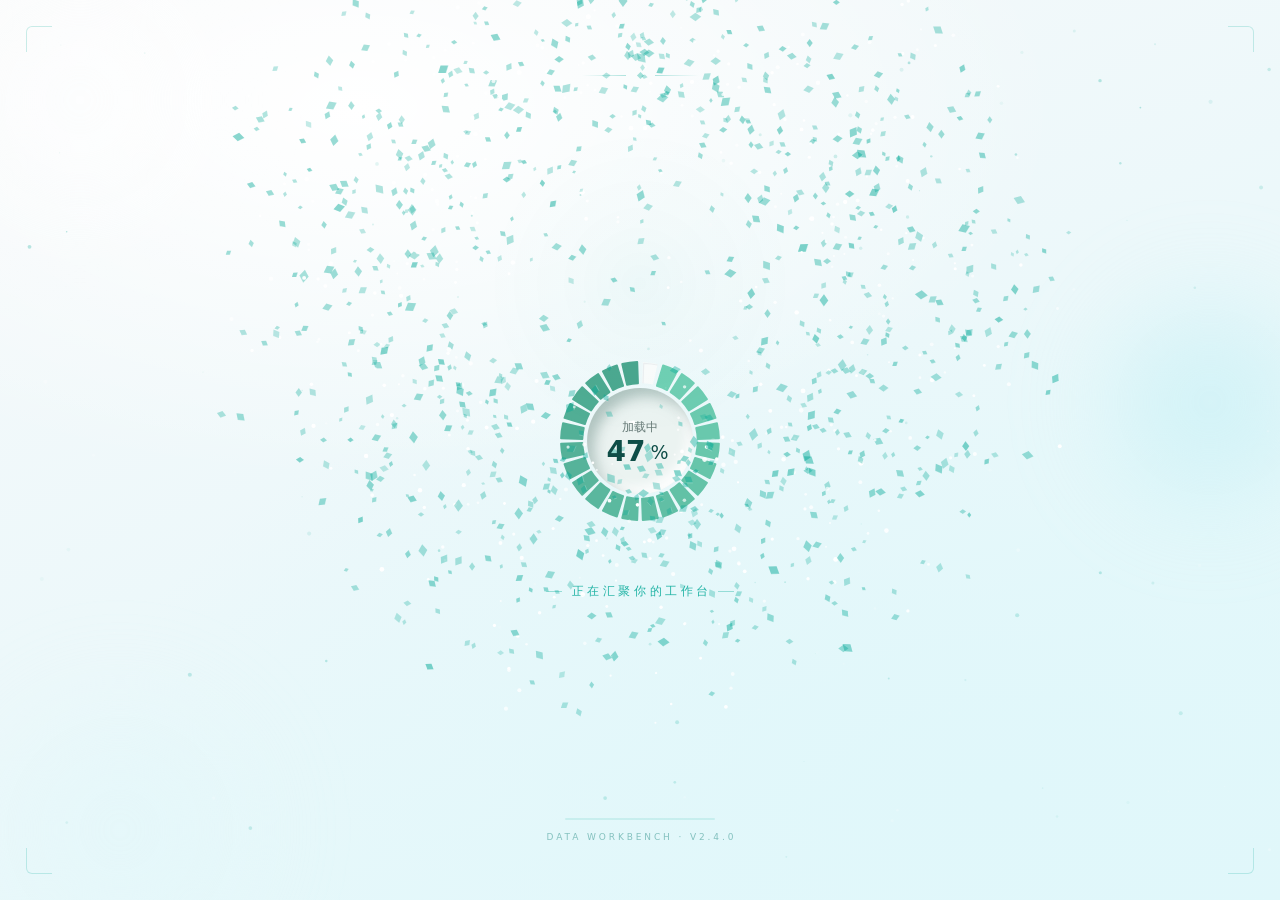
==== commit ed9f8c98: "Add files via upload" ====
--- a/index.html
+++ b/index.html
@@ -6,9 +6,9 @@
   <meta name="apple-mobile-web-app-capable" content="yes">
   <meta name="apple-mobile-web-app-status-bar-style" content="default">
   <meta name="apple-mobile-web-app-title" content="库管工作台">
-  <link rel="apple-touch-icon" href="icons/icon-192.png?v=229.55" type="image/png">
-  <link rel="icon" href="icons/icon-192.png?v=229.55" type="image/png">
-  <link rel="manifest" href="manifest.json?v=229.55">
+  <link rel="apple-touch-icon" href="icons/icon-192.png?v=229.56" type="image/png">
+  <link rel="icon" href="icons/icon-192.png?v=229.56" type="image/png">
+  <link rel="manifest" href="manifest.json?v=229.56">
   <meta name="theme-color" content="#357ABD">
   <!-- 🟢 v229.46 AUDIT-F3：CSP 正式生效（此前仅为无效注释，等同「无 CSP」）。
        说明：script-src 仍含 'unsafe-inline' —— 本应用大量通过 innerHTML 注入动态内联事件处理器
@@ -358,8 +358,8 @@
     <!-- 🟢 v228.09 性能优化 P0-2：首屏关键 CSS 已内联（上方 CRITICAL_CSS 块，8.4KB），
          全量 style.css(211KB) 改为【非阻塞】加载：preload 拉取 → onload 转 stylesheet。
          首屏只依赖 8.4KB 内联样式，loading 遮罩即可正确显示；全量样式在遮罩期间并行加载完成。 -->
-    <link rel="preload" href="css/style.css?v=229.55" as="style" onload="this.onload=null;this.rel='stylesheet'">
-    <noscript><link rel="stylesheet" href="css/style.css?v=229.55"></noscript>
+    <link rel="preload" href="css/style.css?v=229.56" as="style" onload="this.onload=null;this.rel='stylesheet'">
+    <noscript><link rel="stylesheet" href="css/style.css?v=229.56"></noscript>
     <!-- 🟢 v229.45：启动加载屏样式已【全部内联】进上方 CRITICAL_CSS（原 loading-splash.css 异步加载
          在慢网下同样会裸 HTML 闪现，已废弃外部引用；css/loading-splash.css 保留仅作存档）。
          Inter 字体用于词标 StockHub -->
@@ -378,7 +378,7 @@
         }
         if (!ok) {
           var l = document.createElement('link');
-          l.rel = 'stylesheet'; l.href = 'css/style.css?v=229.55';
+          l.rel = 'stylesheet'; l.href = 'css/style.css?v=229.56';
           document.head.appendChild(l);
         }
       }, 3000);
@@ -391,10 +391,10 @@
          · jsqr.min.js(257KB)   → 打开「扫一扫」时
          · jszip.min.js(98KB)   → 点击「源码」打包下载时
          · qrcode.min.js(57KB)  → 现存量二维码 / 存货档案二维码（v228.17 恢复加载，见下方 <script>） -->
-  <script defer src="js/boot-splash.js?v=229.55"></script>
+  <script defer src="js/boot-splash.js?v=229.56"></script>
   <script defer src="lib/dexie.min.js?v=55"></script>
   <script defer src="lib/supabase.min.js?v=55"></script>
-  <script defer src="js/lazy-lib.js?v=229.55"></script>
+  <script defer src="js/lazy-lib.js?v=229.56"></script>
 <!-- 🟢 v228.53：beacon 统计脚本改为「动态异步注入」。
      旧版（M4）用 defer：defer 脚本会阻塞 DOMContentLoaded，而 App.init()（app.js）也绑在
      DOMContentLoaded 上 —— 一旦 beacon.cdn.qq.com 在用户网络下慢/不可达（DNS 挂起、办公网
@@ -736,56 +736,56 @@
     </div>
   </div>
 
-  <script defer src="js/table-utils.js?v=229.55"></script>
+  <script defer src="js/table-utils.js?v=229.56"></script>
   <!-- 🟢 v228.17：恢复 qrcode.min.js 预载。二维码列（现存量列表 / 存货档案）依赖全局 qrcode 函数，
        此前 P0-1 性能优化误将其移除，导致 QR.thumb 全部返回“—”。文件仅 57KB，继续 defer 不阻塞首屏。 -->
   <script defer src="lib/qrcode.min.js?v=55"></script>
-  <script defer src="js/qr-util.js?v=229.55"></script>
-  <script defer src="js/qr-scan.js?v=229.55"></script>
-  <script defer src="js/search-select.js?v=229.55"></script>
-  <script defer src="js/entity-links.js?v=229.55"></script>
-  <script defer src="js/db.js?v=229.55"></script>
-  <script defer src="js/config.js?v=229.55"></script>
+  <script defer src="js/qr-util.js?v=229.56"></script>
+  <script defer src="js/qr-scan.js?v=229.56"></script>
+  <script defer src="js/search-select.js?v=229.56"></script>
+  <script defer src="js/entity-links.js?v=229.56"></script>
+  <script defer src="js/db.js?v=229.56"></script>
+  <script defer src="js/config.js?v=229.56"></script>
   <!-- 🟢 v200：工作台主题弹窗（替换浏览器原生 alert/confirm/prompt） -->
-  <script defer src="js/modal.js?v=229.55"></script>
-  <script defer src="js/sync.js?v=229.55"></script>
-  <script defer src="js/data-loader.js?v=229.55"></script>
-  <script defer src="js/dashboard.js?v=229.55"></script>
-  <script defer src="js/supplier.js?v=229.55"></script>
-  <script defer src="js/query.js?v=229.55"></script>
-  <script defer src="js/reconciliation.js?v=229.55"></script>
-  <script defer src="js/order-track.js?v=229.55"></script>
-  <script defer src="js/stock-alert-config.js?v=229.55"></script>
-  <script defer src="js/stock-alert-rules.js?v=229.55"></script>
-  <script defer src="js/inventory-alert.js?v=229.55"></script>
-  <script defer src="js/order-check.js?v=229.55"></script>
-  <script defer src="js/filter-layout.js?v=229.55"></script>
-  <script defer src="js/components/datepicker.js?v=229.55"></script>
-  <script defer src="js/orders.js?v=229.55"></script>
-  <script defer src="js/inbound.js?v=229.55"></script>
-  <script defer src="js/stock.js?v=229.55"></script>
-  <script defer src="js/pricing.js?v=229.55"></script>
-  <script defer src="js/low-turnover.js?v=229.55"></script>
-  <script defer src="js/breach.js?v=229.55"></script>
-  <script defer src="js/outbound.js?v=229.55"></script>
-  <script defer src="js/stock-detail.js?v=229.55"></script>
-  <script defer src="js/supplier-detail.js?v=229.55"></script>
-  <script defer src="js/order-detail.js?v=229.55"></script>
-  <script defer src="js/stocktake.js?v=229.55"></script>
-  <script defer src="js/stocktake-records.js?v=229.55"></script>
-  <script defer src="js/color-theme.js?v=229.55"></script>
+  <script defer src="js/modal.js?v=229.56"></script>
+  <script defer src="js/sync.js?v=229.56"></script>
+  <script defer src="js/data-loader.js?v=229.56"></script>
+  <script defer src="js/dashboard.js?v=229.56"></script>
+  <script defer src="js/supplier.js?v=229.56"></script>
+  <script defer src="js/query.js?v=229.56"></script>
+  <script defer src="js/reconciliation.js?v=229.56"></script>
+  <script defer src="js/order-track.js?v=229.56"></script>
+  <script defer src="js/stock-alert-config.js?v=229.56"></script>
+  <script defer src="js/stock-alert-rules.js?v=229.56"></script>
+  <script defer src="js/inventory-alert.js?v=229.56"></script>
+  <script defer src="js/order-check.js?v=229.56"></script>
+  <script defer src="js/filter-layout.js?v=229.56"></script>
+  <script defer src="js/components/datepicker.js?v=229.56"></script>
+  <script defer src="js/orders.js?v=229.56"></script>
+  <script defer src="js/inbound.js?v=229.56"></script>
+  <script defer src="js/stock.js?v=229.56"></script>
+  <script defer src="js/pricing.js?v=229.56"></script>
+  <script defer src="js/low-turnover.js?v=229.56"></script>
+  <script defer src="js/breach.js?v=229.56"></script>
+  <script defer src="js/outbound.js?v=229.56"></script>
+  <script defer src="js/stock-detail.js?v=229.56"></script>
+  <script defer src="js/supplier-detail.js?v=229.56"></script>
+  <script defer src="js/order-detail.js?v=229.56"></script>
+  <script defer src="js/stocktake.js?v=229.56"></script>
+  <script defer src="js/stocktake-records.js?v=229.56"></script>
+  <script defer src="js/color-theme.js?v=229.56"></script>
   <!-- 🟢 v229.39：工作任务 · 云端同步独立分包（load/save/轻轮询/per-item 合并）；须在 work-tasks.js 之前加载 -->
-  <script defer src="js/worktasks-sync.js?v=229.55"></script>
+  <script defer src="js/worktasks-sync.js?v=229.56"></script>
   <!-- 🟢 v229.27：工作任务模块（个人备忘录 + 看进度 + 逾期提醒）；须在 app.js 之前加载以注册全局 WorkTasksModule -->
-  <script defer src="js/work-tasks.js?v=229.55"></script>
+  <script defer src="js/work-tasks.js?v=229.56"></script>
   <!-- 🟢 v229.37：移动端手势（左缘右滑开抽屉 / 右缘左滑返回）；右缘返回改为 Q弹果冻玻璃态；
        v229.35 起弹窗打开时右滑 = 关闭最上层弹窗（安卓返回键惯例），左缘拉抽屉仍跳过弹窗。
        v229.37 起按 z-index 取最上层弹窗并分体系关闭（WBModal #wbModalRoot / 遗留 #modalOverlay）。
        乳白微蓝玻璃(blur20)+外投影+内暗影厚度+2px 白边外晕，单峰高斯波形(σ42→82/H10→100)，
        拖拽跟手+速度张力，松手 spring(200/20/0.8)+果冻余震，达阈值液体收缩回右缘。仅 ≤768px 生效，须在 app.js 前加载 -->
-    <script defer src="js/mobile-gestures.js?v=229.55"></script>
-    <script defer src="js/app.js?v=229.55"></script>
-  <script defer src="js/globals.js?v=229.55"></script>
+    <script defer src="js/mobile-gestures.js?v=229.56"></script>
+    <script defer src="js/app.js?v=229.56"></script>
+  <script defer src="js/globals.js?v=229.56"></script>
   <script>
   /* 🟢 v228.57：脚本加载完整性守护 —— 解决「发布网关间歇性 502 → 核心 JS 没下来 →
         App is not defined → 永久白屏」，且用户刷新还可能再撞上同一份坏缓存。
@@ -853,7 +853,7 @@
       window.addEventListener('load', function() {
         // 🟢 v227.21：注册 URL 带版本戳 + updateViaCache:'none'，确保每次发版浏览器都重新拉取 SW 脚本，
         //   避免「改了 CACHE_NAME 但旧 ?v= 被 CDN 缓存、SW 永不更新」的卡死。
-        navigator.serviceWorker.register('service-worker.js?v=229.55', { updateViaCache: 'none' }).then(function(reg) {
+        navigator.serviceWorker.register('service-worker.js?v=229.56', { updateViaCache: 'none' }).then(function(reg) {
           console.log('[PWA] Service Worker 注册成功:', reg.scope);
         }).catch(function(err) {
           console.warn('[PWA] Service Worker 注册失败:', err);
@@ -945,9 +945,11 @@
         '.gitignore',
         'css/style.css',
         'docs/全局代码审查标准.md',
-        'bridge/decrypt_bridge.py', 'bridge/dump_one.py', 'bridge/start_bridge.bat',
-        'bridge/test_bridge.py', 'bridge/README.md', 'bridge/FRONTEND_INTEGRATION.md',
+        // 🟢 v229.56：兜底清单对齐现实 —— 移除已不存在的 bridge/*（打包时只会 404 跳过），
+        //   补入 v229 新增的 boot-splash / boot-canvas-worker / lazy-lib / mobile-gestures / work-tasks / worktasks-sync。
         'js/table-utils.js', 'js/db.js', 'js/config.js', 'js/sync.js', 'js/data-loader.js',
+        'js/lazy-lib.js', 'js/boot-splash.js', 'js/boot-canvas-worker.js',
+        'js/mobile-gestures.js', 'js/work-tasks.js', 'js/worktasks-sync.js',
         'js/stock-alert-config.js', 'js/stock-alert-rules.js',
         'js/dashboard.js', 'js/supplier.js', 'js/query.js', 'js/reconciliation.js',
         'js/order-track.js', 'js/inventory-alert.js', 'js/orders.js', 'js/inbound.js',
@@ -982,9 +984,15 @@
       // 排除「根目录级别」的临时报告/草稿（如 全局代码审查报告_v227.50.md、UI优化方案.md 等），
       // 但【保留 docs/ 与 bridge/ 下的文档】——含《全局代码审查标准.md》及 bridge 的 README/集成说明。
       // 参数传相对路径（含目录），以区分根级垃圾与子目录里的正式文档。
+      // 🟢 v229.56：堵住预览/提案/对比稿漏入 —— 此前仅挡 *_preview.html 后缀，
+      //   docs/ 下中文命名预览（*预览*.html、*提案*.html）、*-compare.html 及任意位置的 preview
+      //   均会被「自愈补入 / 目录扫描回退」塞进下载包。
       function _isDevJunk(relPath) {
         var base = relPath.indexOf('/') >= 0 ? relPath.split('/').pop() : relPath;
-        if (/^(dp-|settings-verify)/.test(base) || base.endsWith('_preview.html')) return true;
+        if (/^(dp-|settings-verify)/.test(base) || /preview/i.test(base)) return true;
+        if (/预览|提案/.test(base)) return true;
+        // docs/ 下的 HTML 全部是方案预览/提案/对比稿等开发期产物（运行时不引用任何 docs/*.html）→ 一律不进包
+        if (/^docs\//.test(relPath) && /\.html?$/i.test(base)) return true;
         // 仅当 .md 位于仓库根目录时才视为垃圾；docs/、bridge/ 下的 .md 一律保留
         if (base.endsWith('.md') && relPath.indexOf('/') === -1) return true;
         return false;
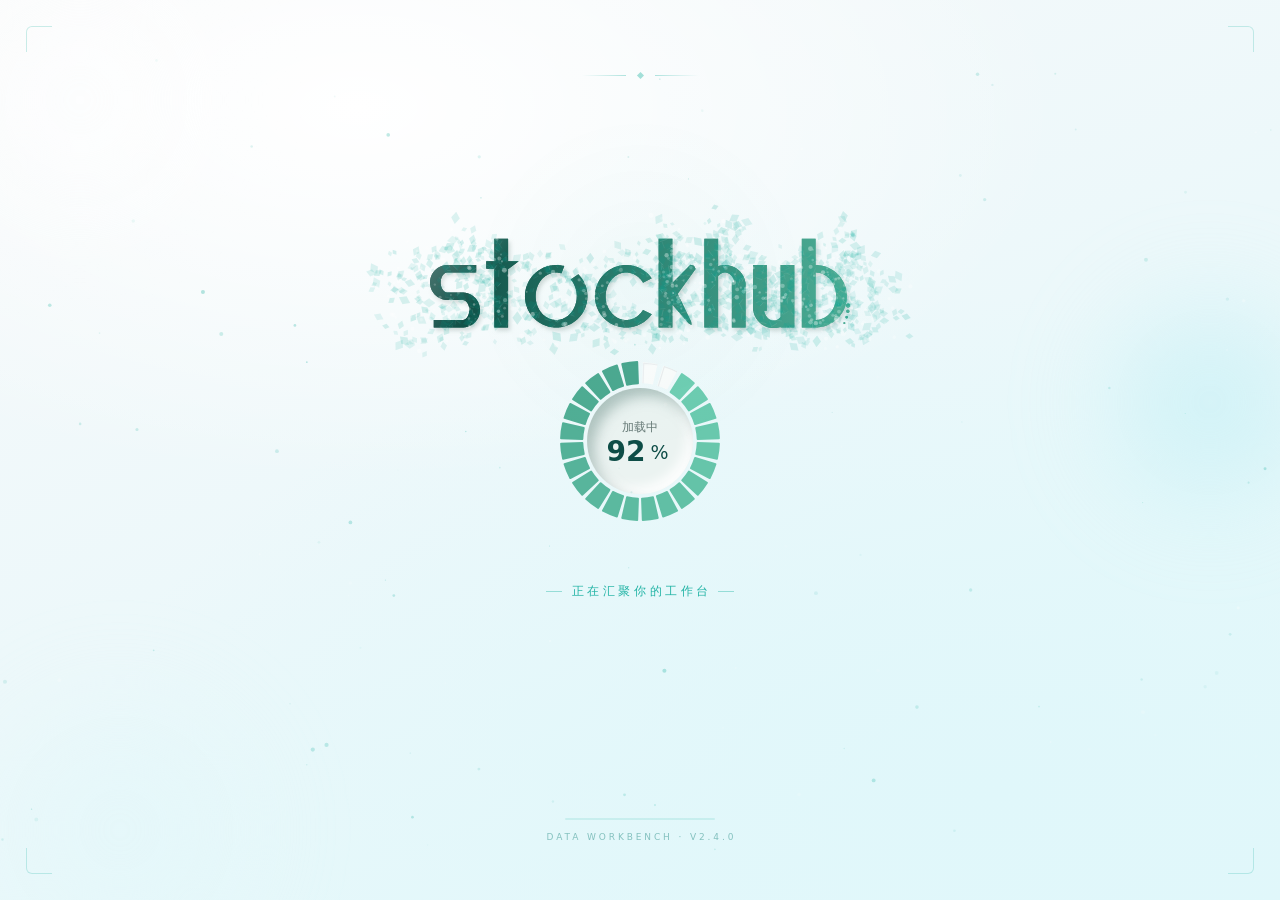
==== commit 970a6ebc: "Add files via upload" ====
--- a/index.html
+++ b/index.html
@@ -6,20 +6,20 @@
   <meta name="apple-mobile-web-app-capable" content="yes">
   <meta name="apple-mobile-web-app-status-bar-style" content="default">
   <meta name="apple-mobile-web-app-title" content="库管工作台">
-  <link rel="apple-touch-icon" href="icons/icon-192.png?v=229.56" type="image/png">
-  <link rel="icon" href="icons/icon-192.png?v=229.56" type="image/png">
-  <link rel="manifest" href="manifest.json?v=229.56">
+  <link rel="apple-touch-icon" href="icons/icon-192.png?v=229.76" type="image/png">
+  <link rel="icon" href="icons/icon-192.png?v=229.76" type="image/png">
+  <link rel="manifest" href="manifest.json?v=229.76">
   <meta name="theme-color" content="#357ABD">
   <!-- 🟢 v229.46 AUDIT-F3：CSP 正式生效（此前仅为无效注释，等同「无 CSP」）。
        说明：script-src 仍含 'unsafe-inline' —— 本应用大量通过 innerHTML 注入动态内联事件处理器
        （分页器 / 弹窗 / 设置面板等数十处），全站移除需一次「事件委托 / addEventListener」重构，
        属独立史诗任务；本次先让 CSP 真实生效并收紧除脚本外所有源。
        已加：object-src 'none'（禁插件注入）、base-uri 'self'（禁 <base> 劫持）、
-       worker-src 'self'、connect-src 锁定 Supabase 域名、img/font 收窄；
+       worker-src 'self' blob:（blob: 用于内联启动动画 worker，源码随页面同源下发，非第三方）、connect-src 锁定 Supabase 域名、img/font 收窄；
        frame-ancestors 受限（meta 不支持该指令，仅作声明，正式拦截需服务端响应头）。
        第三方 beacon 脚本已加 SRI（见 AUDIT-F5），即便放行也不可被篡改。
        ⚠️ CSP 只是「第二道防线」，第一道仍是所有插值必须经 esc / escAttr。 -->
-  <meta http-equiv="Content-Security-Policy" content="default-src 'self'; script-src 'self' 'unsafe-inline'; style-src 'self' 'unsafe-inline' https://fonts.googleapis.com; img-src 'self' data: blob:; font-src 'self' data: https://fonts.gstatic.com; connect-src 'self' https://zdcjqiidsxethfuoiowy.supabase.co wss://zdcjqiidsxethfuoiowy.supabase.co; worker-src 'self'; manifest-src 'self'; object-src 'none'; base-uri 'self'; frame-ancestors 'self' https://*.workbuddy.host https://*.workbuddy.cn">
+  <meta http-equiv="Content-Security-Policy" content="default-src 'self'; script-src 'self' 'unsafe-inline'; style-src 'self' 'unsafe-inline' https://fonts.googleapis.com; img-src 'self' data: blob:; font-src 'self' data: https://fonts.gstatic.com; connect-src 'self' https://zdcjqiidsxethfuoiowy.supabase.co wss://zdcjqiidsxethfuoiowy.supabase.co; worker-src 'self' blob:; manifest-src 'self'; object-src 'none'; base-uri 'self'; frame-ancestors 'self' https://*.workbuddy.host https://*.workbuddy.cn">
   <title>库管系统工作台</title>
 <!-- CRITICAL_CSS_START -->
 <style>
@@ -358,11 +358,11 @@
     <!-- 🟢 v228.09 性能优化 P0-2：首屏关键 CSS 已内联（上方 CRITICAL_CSS 块，8.4KB），
          全量 style.css(211KB) 改为【非阻塞】加载：preload 拉取 → onload 转 stylesheet。
          首屏只依赖 8.4KB 内联样式，loading 遮罩即可正确显示；全量样式在遮罩期间并行加载完成。 -->
-    <link rel="preload" href="css/style.css?v=229.56" as="style" onload="this.onload=null;this.rel='stylesheet'">
-    <noscript><link rel="stylesheet" href="css/style.css?v=229.56"></noscript>
+    <link rel="preload" href="css/style.css?v=229.76" as="style" onload="this.onload=null;this.rel='stylesheet'">
+    <noscript><link rel="stylesheet" href="css/style.css?v=229.76"></noscript>
     <!-- 🟢 v229.45：启动加载屏样式已【全部内联】进上方 CRITICAL_CSS（原 loading-splash.css 异步加载
          在慢网下同样会裸 HTML 闪现，已废弃外部引用；css/loading-splash.css 保留仅作存档）。
-         Inter 字体用于词标 StockHub -->
+         Inter 字体用于中心数字（词标已于 v229.68 换为内联矢量稿，不再依赖字体） -->
     <link rel="preconnect" href="https://fonts.googleapis.com">
     <link rel="preconnect" href="https://fonts.gstatic.com" crossorigin>
     <link rel="stylesheet" href="https://fonts.googleapis.com/css2?family=Inter:wght@400;500;600;700&display=swap" media="print" onload="this.media='all'">
@@ -378,7 +378,7 @@
         }
         if (!ok) {
           var l = document.createElement('link');
-          l.rel = 'stylesheet'; l.href = 'css/style.css?v=229.56';
+          l.rel = 'stylesheet'; l.href = 'css/style.css?v=229.76';
           document.head.appendChild(l);
         }
       }, 3000);
@@ -391,10 +391,402 @@
          · jsqr.min.js(257KB)   → 打开「扫一扫」时
          · jszip.min.js(98KB)   → 点击「源码」打包下载时
          · qrcode.min.js(57KB)  → 现存量二维码 / 存货档案二维码（v228.17 恢复加载，见下方 <script>） -->
-  <script defer src="js/boot-splash.js?v=229.56"></script>
+  <!-- 🟢 v229.57：启动动画 worker 源码内联（零额外网络请求，冷访问/离线均即时启动）-->
+<script type="text/plain" id="bootWorkerSrc">/* ============================================================
+ * boot-canvas-worker.js —— 启动屏动画 Web Worker（OffscreenCanvas）
+ * 主线程把 #bootSplashCanvas 的 OffscreenCanvas 转交本 worker，
+ * 背景粒子 / 词标 / 光池 / 环境尘的绘制都在独立线程完成，
+ * 即使主线程被 DataLoader.init 的同步重活（18MB JSON parse / IndexedDB 批量写入）阻塞，
+ * 背景动画也绝不冻结。
+ * 圆环（SVG 剪纸切片）与中心圆盘+数字（DOM .boot-center）保持原装渲染，
+ * 由本 worker 回传的 disp 消息驱动主线程 syncRing() 按进度点亮/更新。
+ *
+ * 进度自驱动（T1）：向外部 target 缓动；target 长时间不前进则缓慢爬向 90% 封顶，
+ * 消除「跳-停-冲」的体感。complete 后缓动到 100% → 停留 HOLD → 回传 done。
+ *
+ * 消息协议（主线程 → worker）：
+ *   init   {canvas, dpr, W, H, cx, cyWord, cyRing}
+ *   resize {W, H, dpr, cx, cyWord, cyRing}
+ *   target {value}       真实目标进度 0-100
+ *   complete             收口到 100%
+ *   pointer {x, y, active}
+ *   kill                 停止循环
+ * 回传（worker → 主线程）：
+ *   {type:'done'}        已达 100% 且停留结束，主线程可淡出
+ *   {type:'disp', value} 当前显示进度（主线程用于 CSS 变量 / fallback 同步）
+ * ============================================================ */
+'use strict';
+(function () {
+  var cv, ctx;
+  var W = 0, H = 0, dpr = 1, cx = 0, cyWord = 0, cyRing = 0, cyCenter = 0;
+  var running = false, killed = false;
+  var theme = 'light';
+  var dbgChan = null;            // 🟢 调试通道（仅 init 带 dbg:true 时启用，生产不触发）
+
+  // ---- 配置（与原 boot-splash.js 同源）----
+  var WORD_W = 0.50;
+  var WORD_MAX_PX = 430;
+  // 🟢 v229.68：字标整体替换为设计稿矢量字形（stockhub-wordmark.svg，几何无衬线 + 原生墨阶渐变）。
+  // 路径数据随源码内联（~37KB），零额外网络请求（沿用 v229.57 冷启动铁律）；Path2D 主线程/worker 通用。
+  var WORDMARK_D = 'M 36.00 62.00 L 82.00 62.00 L 82.00 50.00 L 36.00 50.00 Z M 36.00 50.00 L 35.51 50.00 L 35.02 50.02 L 34.53 50.04 L 34.05 50.07 L 33.56 50.11 L 33.07 50.15 L 32.59 50.21 L 32.10 50.27 L 31.62 50.34 L 31.14 50.43 L 30.66 50.51 L 30.18 50.61 L 29.70 50.72 L 29.23 50.83 L 28.75 50.95 L 28.28 51.08 L 27.81 51.22 L 27.35 51.37 L 26.88 51.53 L 26.42 51.69 L 25.97 51.86 L 25.51 52.04 L 25.06 52.23 L 24.61 52.42 L 24.17 52.62 L 23.73 52.83 L 23.29 53.05 L 22.85 53.28 L 22.43 53.51 L 22.00 53.75 L 21.58 54.00 L 21.16 54.25 L 20.75 54.52 L 20.34 54.79 L 19.94 55.06 L 19.54 55.35 L 19.15 55.64 L 18.76 55.94 L 18.38 56.24 L 18.00 56.55 L 17.63 56.87 L 17.26 57.19 L 16.90 57.52 L 16.55 57.86 L 16.20 58.20 L 15.86 58.55 L 15.52 58.90 L 15.19 59.26 L 14.87 59.63 L 14.55 60.00 L 14.24 60.38 L 13.94 60.76 L 13.64 61.15 L 13.35 61.54 L 13.06 61.94 L 12.79 62.34 L 12.52 62.75 L 12.25 63.16 L 12.00 63.58 L 11.75 64.00 L 11.51 64.43 L 11.28 64.85 L 11.05 65.29 L 10.83 65.73 L 10.62 66.17 L 10.42 66.61 L 10.23 67.06 L 10.04 67.51 L 9.86 67.97 L 9.69 68.42 L 9.53 68.88 L 9.37 69.35 L 9.22 69.81 L 9.08 70.28 L 8.95 70.75 L 8.83 71.23 L 8.72 71.70 L 8.61 72.18 L 8.51 72.66 L 8.43 73.14 L 8.34 73.62 L 8.27 74.10 L 8.21 74.59 L 8.15 75.07 L 8.11 75.56 L 8.07 76.05 L 8.04 76.53 L 8.02 77.02 L 8.00 77.51 L 8.00 78.00 L 8.00 78.49 L 8.02 78.98 L 8.04 79.47 L 8.07 79.95 L 8.11 80.44 L 8.15 80.93 L 8.21 81.41 L 8.27 81.90 L 8.34 82.38 L 8.43 82.86 L 8.51 83.34 L 8.61 83.82 L 8.72 84.30 L 8.83 84.77 L 8.95 85.25 L 9.08 85.72 L 9.22 86.19 L 9.37 86.65 L 9.53 87.12 L 9.69 87.58 L 9.86 88.03 L 10.04 88.49 L 10.23 88.94 L 10.42 89.39 L 10.62 89.83 L 10.83 90.27 L 11.05 90.71 L 11.28 91.15 L 11.51 91.57 L 11.75 92.00 L 12.00 92.42 L 12.25 92.84 L 12.52 93.25 L 12.79 93.66 L 13.06 94.06 L 13.35 94.46 L 13.64 94.85 L 13.94 95.24 L 14.24 95.62 L 14.55 96.00 L 14.87 96.37 L 15.19 96.74 L 15.52 97.10 L 15.86 97.45 L 16.20 97.80 L 16.55 98.14 L 16.90 98.48 L 17.26 98.81 L 17.63 99.13 L 18.00 99.45 L 18.38 99.76 L 18.76 100.06 L 19.15 100.36 L 19.54 100.65 L 19.94 100.94 L 20.34 101.21 L 20.75 101.48 L 21.16 101.75 L 21.58 102.00 L 22.00 102.25 L 22.43 102.49 L 22.85 102.72 L 23.29 102.95 L 23.73 103.17 L 24.17 103.38 L 24.61 103.58 L 25.06 103.77 L 25.51 103.96 L 25.97 104.14 L 26.42 104.31 L 26.88 104.47 L 27.35 104.63 L 27.81 104.78 L 28.28 104.92 L 28.75 105.05 L 29.23 105.17 L 29.70 105.28 L 30.18 105.39 L 30.66 105.49 L 31.14 105.57 L 31.62 105.66 L 32.10 105.73 L 32.59 105.79 L 33.07 105.85 L 33.56 105.89 L 34.05 105.93 L 34.53 105.96 L 35.02 105.98 L 35.51 106.00 L 36.00 106.00 L 36.00 94.00 L 35.81 94.00 L 35.62 93.99 L 35.43 93.98 L 35.24 93.96 L 35.05 93.94 L 34.86 93.91 L 34.67 93.88 L 34.48 93.84 L 34.29 93.80 L 34.11 93.76 L 33.92 93.71 L 33.73 93.65 L 33.55 93.59 L 33.36 93.52 L 33.18 93.45 L 33.00 93.38 L 32.81 93.30 L 32.63 93.22 L 32.45 93.13 L 32.27 93.04 L 32.09 92.94 L 31.92 92.83 L 31.74 92.73 L 31.57 92.62 L 31.39 92.50 L 31.22 92.38 L 31.05 92.26 L 30.88 92.13 L 30.72 91.99 L 30.55 91.86 L 30.39 91.71 L 30.22 91.57 L 30.06 91.42 L 29.90 91.26 L 29.75 91.11 L 29.59 90.94 L 29.44 90.78 L 29.29 90.61 L 29.14 90.43 L 28.99 90.26 L 28.85 90.08 L 28.71 89.89 L 28.57 89.70 L 28.43 89.51 L 28.29 89.31 L 28.16 89.11 L 28.03 88.91 L 27.90 88.71 L 27.77 88.50 L 27.65 88.28 L 27.53 88.07 L 27.41 87.85 L 27.29 87.63 L 27.18 87.40 L 27.07 87.18 L 26.96 86.95 L 26.86 86.71 L 26.76 86.48 L 26.66 86.24 L 26.56 86.00 L 26.47 85.76 L 26.38 85.51 L 26.29 85.26 L 26.20 85.01 L 26.12 84.76 L 26.04 84.51 L 25.97 84.25 L 25.89 83.99 L 25.82 83.73 L 25.76 83.47 L 25.69 83.21 L 25.63 82.94 L 25.58 82.68 L 25.52 82.41 L 25.47 82.14 L 25.42 81.87 L 25.38 81.60 L 25.34 81.33 L 25.30 81.05 L 25.27 80.78 L 25.23 80.50 L 25.21 80.23 L 25.18 79.95 L 25.16 79.67 L 25.14 79.39 L 25.13 79.12 L 25.11 78.84 L 25.11 78.56 L 25.10 78.28 L 25.10 78.00 L 25.10 77.72 L 25.11 77.44 L 25.11 77.16 L 25.13 76.88 L 25.14 76.61 L 25.16 76.33 L 25.18 76.05 L 25.21 75.77 L 25.23 75.50 L 25.27 75.22 L 25.30 74.95 L 25.34 74.67 L 25.38 74.40 L 25.42 74.13 L 25.47 73.86 L 25.52 73.59 L 25.58 73.32 L 25.63 73.06 L 25.69 72.79 L 25.76 72.53 L 25.82 72.27 L 25.89 72.01 L 25.97 71.75 L 26.04 71.49 L 26.12 71.24 L 26.20 70.99 L 26.29 70.74 L 26.38 70.49 L 26.47 70.24 L 26.56 70.00 L 26.66 69.76 L 26.76 69.52 L 26.86 69.29 L 26.96 69.05 L 27.07 68.82 L 27.18 68.60 L 27.29 68.37 L 27.41 68.15 L 27.53 67.93 L 27.65 67.72 L 27.77 67.50 L 27.90 67.29 L 28.03 67.09 L 28.16 66.89 L 28.29 66.69 L 28.43 66.49 L 28.57 66.30 L 28.71 66.11 L 28.85 65.92 L 28.99 65.74 L 29.14 65.57 L 29.29 65.39 L 29.44 65.22 L 29.59 65.06 L 29.75 64.89 L 29.90 64.74 L 30.06 64.58 L 30.22 64.43 L 30.39 64.29 L 30.55 64.14 L 30.72 64.01 L 30.88 63.87 L 31.05 63.74 L 31.22 63.62 L 31.39 63.50 L 31.57 63.38 L 31.74 63.27 L 31.92 63.17 L 32.09 63.06 L 32.27 62.96 L 32.45 62.87 L 32.63 62.78 L 32.81 62.70 L 33.00 62.62 L 33.18 62.55 L 33.36 62.48 L 33.55 62.41 L 33.73 62.35 L 33.92 62.29 L 34.11 62.24 L 34.29 62.20 L 34.48 62.16 L 34.67 62.12 L 34.86 62.09 L 35.05 62.06 L 35.24 62.04 L 35.43 62.02 L 35.62 62.01 L 35.81 62.00 L 36.00 62.00 Z M 36.00 106.00 L 60.00 106.00 L 60.00 94.00 L 36.00 94.00 Z M 60.00 150.00 L 60.49 150.00 L 60.98 149.98 L 61.47 149.96 L 61.95 149.93 L 62.44 149.89 L 62.93 149.85 L 63.41 149.79 L 63.90 149.73 L 64.38 149.66 L 64.86 149.57 L 65.34 149.49 L 65.82 149.39 L 66.30 149.28 L 66.77 149.17 L 67.25 149.05 L 67.72 148.92 L 68.19 148.78 L 68.65 148.63 L 69.12 148.47 L 69.58 148.31 L 70.03 148.14 L 70.49 147.96 L 70.94 147.77 L 71.39 147.58 L 71.83 147.38 L 72.27 147.17 L 72.71 146.95 L 73.15 146.72 L 73.57 146.49 L 74.00 146.25 L 74.42 146.00 L 74.84 145.75 L 75.25 145.48 L 75.66 145.21 L 76.06 144.94 L 76.46 144.65 L 76.85 144.36 L 77.24 144.06 L 77.62 143.76 L 78.00 143.45 L 78.37 143.13 L 78.74 142.81 L 79.10 142.48 L 79.45 142.14 L 79.80 141.80 L 80.14 141.45 L 80.48 141.10 L 80.81 140.74 L 81.13 140.37 L 81.45 140.00 L 81.76 139.62 L 82.06 139.24 L 82.36 138.85 L 82.65 138.46 L 82.94 138.06 L 83.21 137.66 L 83.48 137.25 L 83.75 136.84 L 84.00 136.42 L 84.25 136.00 L 84.49 135.57 L 84.72 135.15 L 84.95 134.71 L 85.17 134.27 L 85.38 133.83 L 85.58 133.39 L 85.77 132.94 L 85.96 132.49 L 86.14 132.03 L 86.31 131.58 L 86.47 131.12 L 86.63 130.65 L 86.78 130.19 L 86.92 129.72 L 87.05 129.25 L 87.17 128.77 L 87.28 128.30 L 87.39 127.82 L 87.49 127.34 L 87.57 126.86 L 87.66 126.38 L 87.73 125.90 L 87.79 125.41 L 87.85 124.93 L 87.89 124.44 L 87.93 123.95 L 87.96 123.47 L 87.98 122.98 L 88.00 122.49 L 88.00 122.00 L 88.00 121.51 L 87.98 121.02 L 87.96 120.53 L 87.93 120.05 L 87.89 119.56 L 87.85 119.07 L 87.79 118.59 L 87.73 118.10 L 87.66 117.62 L 87.57 117.14 L 87.49 116.66 L 87.39 116.18 L 87.28 115.70 L 87.17 115.23 L 87.05 114.75 L 86.92 114.28 L 86.78 113.81 L 86.63 113.35 L 86.47 112.88 L 86.31 112.42 L 86.14 111.97 L 85.96 111.51 L 85.77 111.06 L 85.58 110.61 L 85.38 110.17 L 85.17 109.73 L 84.95 109.29 L 84.72 108.85 L 84.49 108.43 L 84.25 108.00 L 84.00 107.58 L 83.75 107.16 L 83.48 106.75 L 83.21 106.34 L 82.94 105.94 L 82.65 105.54 L 82.36 105.15 L 82.06 104.76 L 81.76 104.38 L 81.45 104.00 L 81.13 103.63 L 80.81 103.26 L 80.48 102.90 L 80.14 102.55 L 79.80 102.20 L 79.45 101.86 L 79.10 101.52 L 78.74 101.19 L 78.37 100.87 L 78.00 100.55 L 77.62 100.24 L 77.24 99.94 L 76.85 99.64 L 76.46 99.35 L 76.06 99.06 L 75.66 98.79 L 75.25 98.52 L 74.84 98.25 L 74.42 98.00 L 74.00 97.75 L 73.57 97.51 L 73.15 97.28 L 72.71 97.05 L 72.27 96.83 L 71.83 96.62 L 71.39 96.42 L 70.94 96.23 L 70.49 96.04 L 70.03 95.86 L 69.58 95.69 L 69.12 95.53 L 68.65 95.37 L 68.19 95.22 L 67.72 95.08 L 67.25 94.95 L 66.77 94.83 L 66.30 94.72 L 65.82 94.61 L 65.34 94.51 L 64.86 94.43 L 64.38 94.34 L 63.90 94.27 L 63.41 94.21 L 62.93 94.15 L 62.44 94.11 L 61.95 94.07 L 61.47 94.04 L 60.98 94.02 L 60.49 94.00 L 60.00 94.00 L 60.00 106.00 L 60.19 106.00 L 60.38 106.01 L 60.57 106.02 L 60.76 106.04 L 60.95 106.06 L 61.14 106.09 L 61.33 106.12 L 61.52 106.16 L 61.71 106.20 L 61.89 106.24 L 62.08 106.29 L 62.27 106.35 L 62.45 106.41 L 62.64 106.48 L 62.82 106.55 L 63.00 106.62 L 63.19 106.70 L 63.37 106.78 L 63.55 106.87 L 63.73 106.96 L 63.91 107.06 L 64.08 107.17 L 64.26 107.27 L 64.43 107.38 L 64.61 107.50 L 64.78 107.62 L 64.95 107.74 L 65.12 107.87 L 65.28 108.01 L 65.45 108.14 L 65.61 108.29 L 65.78 108.43 L 65.94 108.58 L 66.10 108.74 L 66.25 108.89 L 66.41 109.06 L 66.56 109.22 L 66.71 109.39 L 66.86 109.57 L 67.01 109.74 L 67.15 109.92 L 67.29 110.11 L 67.43 110.30 L 67.57 110.49 L 67.71 110.69 L 67.84 110.89 L 67.97 111.09 L 68.10 111.29 L 68.23 111.50 L 68.35 111.72 L 68.47 111.93 L 68.59 112.15 L 68.71 112.37 L 68.82 112.60 L 68.93 112.82 L 69.04 113.05 L 69.14 113.29 L 69.24 113.52 L 69.34 113.76 L 69.44 114.00 L 69.53 114.24 L 69.62 114.49 L 69.71 114.74 L 69.80 114.99 L 69.88 115.24 L 69.96 115.49 L 70.03 115.75 L 70.11 116.01 L 70.18 116.27 L 70.24 116.53 L 70.31 116.79 L 70.37 117.06 L 70.42 117.32 L 70.48 117.59 L 70.53 117.86 L 70.58 118.13 L 70.62 118.40 L 70.66 118.67 L 70.70 118.95 L 70.73 119.22 L 70.77 119.50 L 70.79 119.77 L 70.82 120.05 L 70.84 120.33 L 70.86 120.61 L 70.87 120.88 L 70.89 121.16 L 70.89 121.44 L 70.90 121.72 L 70.90 122.00 L 70.90 122.28 L 70.89 122.56 L 70.89 122.84 L 70.87 123.12 L 70.86 123.39 L 70.84 123.67 L 70.82 123.95 L 70.79 124.23 L 70.77 124.50 L 70.73 124.78 L 70.70 125.05 L 70.66 125.33 L 70.62 125.60 L 70.58 125.87 L 70.53 126.14 L 70.48 126.41 L 70.42 126.68 L 70.37 126.94 L 70.31 127.21 L 70.24 127.47 L 70.18 127.73 L 70.11 127.99 L 70.03 128.25 L 69.96 128.51 L 69.88 128.76 L 69.80 129.01 L 69.71 129.26 L 69.62 129.51 L 69.53 129.76 L 69.44 130.00 L 69.34 130.24 L 69.24 130.48 L 69.14 130.71 L 69.04 130.95 L 68.93 131.18 L 68.82 131.40 L 68.71 131.63 L 68.59 131.85 L 68.47 132.07 L 68.35 132.28 L 68.23 132.50 L 68.10 132.71 L 67.97 132.91 L 67.84 133.11 L 67.71 133.31 L 67.57 133.51 L 67.43 133.70 L 67.29 133.89 L 67.15 134.08 L 67.01 134.26 L 66.86 134.43 L 66.71 134.61 L 66.56 134.78 L 66.41 134.94 L 66.25 135.11 L 66.10 135.26 L 65.94 135.42 L 65.78 135.57 L 65.61 135.71 L 65.45 135.86 L 65.28 135.99 L 65.12 136.13 L 64.95 136.26 L 64.78 136.38 L 64.61 136.50 L 64.43 136.62 L 64.26 136.73 L 64.08 136.83 L 63.91 136.94 L 63.73 137.04 L 63.55 137.13 L 63.37 137.22 L 63.19 137.30 L 63.00 137.38 L 62.82 137.45 L 62.64 137.52 L 62.45 137.59 L 62.27 137.65 L 62.08 137.71 L 61.89 137.76 L 61.71 137.80 L 61.52 137.84 L 61.33 137.88 L 61.14 137.91 L 60.95 137.94 L 60.76 137.96 L 60.57 137.98 L 60.38 137.99 L 60.19 138.00 L 60.00 138.00 Z M 14.00 150.00 L 60.00 150.00 L 60.00 138.00 L 14.00 138.00 Z M 111.00 150.00 L 133.00 150.00 L 133.00 8.00 L 111.00 8.00 Z M 98.00 56.00 L 134.00 56.00 L 150.00 44.00 L 98.00 44.00 Z M 222.94 51.70 L 221.39 51.31 L 219.82 50.97 L 218.25 50.69 L 216.67 50.45 L 215.08 50.26 L 213.49 50.12 L 211.89 50.04 L 210.29 50.00 L 208.69 50.02 L 207.09 50.08 L 205.50 50.20 L 203.90 50.37 L 202.32 50.59 L 200.74 50.86 L 199.18 51.19 L 197.62 51.56 L 196.08 51.98 L 194.55 52.45 L 193.03 52.97 L 191.54 53.53 L 190.06 54.15 L 188.60 54.81 L 187.17 55.52 L 185.76 56.27 L 184.37 57.07 L 183.01 57.91 L 181.68 58.79 L 180.37 59.72 L 179.10 60.69 L 177.86 61.70 L 176.65 62.75 L 175.48 63.83 L 174.34 64.95 L 173.23 66.11 L 172.17 67.31 L 171.14 68.53 L 170.15 69.79 L 169.21 71.08 L 168.30 72.40 L 167.44 73.75 L 166.62 75.13 L 165.85 76.53 L 165.12 77.95 L 164.44 79.40 L 163.80 80.87 L 163.22 82.35 L 162.68 83.86 L 162.18 85.38 L 161.74 86.92 L 161.35 88.47 L 161.00 90.03 L 160.71 91.60 L 160.46 93.19 L 160.27 94.77 L 160.13 96.37 L 160.04 97.96 L 160.00 99.56 L 160.01 101.16 L 160.07 102.76 L 160.19 104.36 L 160.35 105.95 L 160.57 107.53 L 160.84 109.11 L 161.15 110.68 L 161.52 112.24 L 161.94 113.78 L 162.40 115.31 L 162.91 116.83 L 163.48 118.33 L 164.09 119.80 L 164.74 121.26 L 165.45 122.70 L 166.20 124.11 L 166.99 125.50 L 167.83 126.86 L 168.71 128.20 L 169.63 129.51 L 170.60 130.78 L 171.60 132.03 L 172.65 133.24 L 173.73 134.42 L 174.85 135.56 L 176.00 136.67 L 177.20 137.74 L 178.42 138.77 L 179.68 139.76 L 180.96 140.71 L 182.28 141.61 L 183.63 142.48 L 185.00 143.30 L 186.40 144.08 L 187.82 144.81 L 189.26 145.50 L 190.73 146.14 L 192.22 146.73 L 193.72 147.28 L 195.24 147.77 L 196.78 148.22 L 198.33 148.62 L 199.89 148.97 L 201.46 149.27 L 203.04 149.51 L 204.63 149.71 L 206.22 149.86 L 207.82 149.95 L 209.42 150.00 L 211.02 149.99 L 212.61 149.93 L 214.21 149.82 L 215.80 149.66 L 217.39 149.45 L 218.97 149.19 L 220.54 148.88 L 222.09 148.51 L 223.64 148.10 L 225.17 147.64 L 226.69 147.13 L 228.19 146.57 L 229.67 145.97 L 231.13 145.32 L 232.57 144.62 L 233.98 143.87 L 235.38 143.08 L 236.74 142.25 L 238.08 141.37 L 239.39 140.45 L 240.67 139.49 L 241.91 138.49 L 243.13 137.45 L 244.31 136.37 L 245.46 135.25 L 246.57 134.10 L 247.64 132.91 L 248.67 131.69 L 249.67 130.44 L 250.62 129.15 L 251.53 127.84 L 252.40 126.50 L 253.23 125.13 L 254.01 123.73 L 254.74 122.31 L 255.44 120.87 L 256.08 119.40 L 256.68 117.92 L 257.23 116.42 L 257.73 114.90 L 258.18 113.36 L 258.58 111.81 L 258.94 110.25 L 259.24 108.68 L 259.49 107.10 L 259.69 105.52 L 259.84 103.92 L 259.94 102.33 L 259.99 100.73 L 259.99 99.13 L 259.94 97.53 L 259.83 95.93 L 259.68 94.34 L 259.47 92.75 L 259.21 91.17 L 258.91 89.60 L 258.55 88.05 L 258.14 86.50 L 257.68 84.96 L 257.18 83.45 L 256.62 81.95 L 256.02 80.46 L 255.37 79.00 L 254.68 77.56 L 253.94 76.14 L 253.15 74.75 L 252.32 73.38 L 251.45 72.04 L 250.53 70.73 L 249.58 69.45 L 248.58 68.20 L 247.54 66.98 L 246.47 65.79 L 245.35 64.64 L 233.26 73.13 L 233.99 74.00 L 234.70 74.90 L 235.38 75.83 L 236.04 76.78 L 236.67 77.75 L 237.27 78.75 L 237.85 79.77 L 238.39 80.81 L 238.91 81.87 L 239.40 82.95 L 239.86 84.04 L 240.28 85.15 L 240.68 86.28 L 241.04 87.42 L 241.38 88.57 L 241.68 89.74 L 241.94 90.91 L 242.18 92.10 L 242.38 93.29 L 242.55 94.49 L 242.69 95.70 L 242.79 96.91 L 242.86 98.12 L 242.89 99.34 L 242.89 100.55 L 242.86 101.77 L 242.80 102.98 L 242.70 104.19 L 242.56 105.40 L 242.40 106.60 L 242.20 107.79 L 241.97 108.98 L 241.70 110.16 L 241.40 111.32 L 241.07 112.48 L 240.71 113.62 L 240.32 114.75 L 239.90 115.86 L 239.44 116.96 L 238.96 118.03 L 238.44 119.10 L 237.90 120.14 L 237.33 121.16 L 236.73 122.16 L 236.10 123.13 L 235.45 124.09 L 234.77 125.01 L 234.06 125.92 L 233.33 126.79 L 232.58 127.64 L 231.80 128.46 L 231.00 129.25 L 230.18 130.01 L 229.34 130.74 L 228.47 131.44 L 227.59 132.11 L 226.70 132.74 L 225.78 133.34 L 224.85 133.91 L 223.90 134.44 L 222.94 134.94 L 221.97 135.40 L 220.98 135.82 L 219.98 136.21 L 218.97 136.56 L 217.96 136.87 L 216.93 137.15 L 215.90 137.38 L 214.86 137.58 L 213.82 137.74 L 212.77 137.86 L 211.72 137.95 L 210.67 137.99 L 209.62 138.00 L 208.56 137.96 L 207.51 137.89 L 206.46 137.78 L 205.42 137.63 L 204.38 137.44 L 203.35 137.21 L 202.32 136.95 L 201.30 136.65 L 200.29 136.31 L 199.29 135.93 L 198.30 135.52 L 197.32 135.06 L 196.35 134.58 L 195.40 134.06 L 194.47 133.50 L 193.55 132.91 L 192.64 132.28 L 191.76 131.63 L 190.89 130.94 L 190.05 130.21 L 189.22 129.46 L 188.41 128.68 L 187.63 127.87 L 186.87 127.03 L 186.13 126.16 L 185.42 125.26 L 184.73 124.34 L 184.07 123.40 L 183.44 122.43 L 182.83 121.43 L 182.25 120.42 L 181.70 119.38 L 181.18 118.33 L 180.68 117.25 L 180.22 116.16 L 179.79 115.05 L 179.39 113.93 L 179.02 112.79 L 178.68 111.64 L 178.37 110.47 L 178.10 109.30 L 177.86 108.12 L 177.65 106.92 L 177.47 105.73 L 177.33 104.52 L 177.22 103.31 L 177.15 102.10 L 177.11 100.88 L 177.10 99.67 L 177.13 98.45 L 177.19 97.24 L 177.28 96.03 L 177.41 94.82 L 177.57 93.62 L 177.76 92.42 L 177.98 91.24 L 178.24 90.06 L 178.54 88.89 L 178.86 87.73 L 179.22 86.59 L 179.60 85.46 L 180.02 84.34 L 180.47 83.24 L 180.95 82.16 L 181.46 81.10 L 182.00 80.05 L 182.56 79.03 L 183.16 78.02 L 183.78 77.04 L 184.43 76.09 L 185.11 75.15 L 185.81 74.25 L 186.53 73.37 L 187.28 72.51 L 188.05 71.69 L 188.85 70.89 L 189.67 70.12 L 190.51 69.39 L 191.36 68.68 L 192.24 68.01 L 193.14 67.37 L 194.05 66.76 L 194.98 66.19 L 195.92 65.65 L 196.88 65.15 L 197.85 64.68 L 198.84 64.25 L 199.83 63.86 L 200.84 63.50 L 201.85 63.18 L 202.88 62.90 L 203.91 62.66 L 204.95 62.45 L 205.99 62.28 L 207.04 62.15 L 208.09 62.06 L 209.14 62.01 L 210.19 62.00 L 211.24 62.03 L 212.29 62.09 L 213.34 62.20 L 214.39 62.34 L 215.43 62.52 L 216.46 62.74 L 217.49 63.00 L 218.51 63.29 Z M 362.95 71.32 L 362.13 70.18 L 361.27 69.06 L 360.39 67.97 L 359.47 66.91 L 358.53 65.86 L 357.55 64.85 L 356.55 63.87 L 355.52 62.91 L 354.47 61.98 L 353.38 61.08 L 352.28 60.21 L 351.15 59.38 L 349.99 58.58 L 348.82 57.80 L 347.62 57.07 L 346.40 56.36 L 345.17 55.69 L 343.91 55.06 L 342.64 54.46 L 341.35 53.90 L 340.05 53.37 L 338.73 52.88 L 337.40 52.43 L 336.05 52.02 L 334.70 51.64 L 333.33 51.30 L 331.96 51.00 L 330.58 50.74 L 329.19 50.52 L 327.80 50.34 L 326.40 50.19 L 325.00 50.09 L 323.59 50.03 L 322.19 50.00 L 320.78 50.01 L 319.38 50.07 L 317.97 50.16 L 316.57 50.29 L 315.18 50.47 L 313.79 50.68 L 312.40 50.93 L 311.03 51.22 L 309.66 51.54 L 308.30 51.91 L 306.96 52.31 L 305.62 52.76 L 304.30 53.23 L 302.99 53.75 L 301.70 54.30 L 300.42 54.89 L 299.16 55.52 L 297.92 56.18 L 296.70 56.87 L 295.50 57.60 L 294.32 58.36 L 293.16 59.15 L 292.02 59.98 L 290.91 60.84 L 289.82 61.73 L 288.75 62.65 L 287.72 63.60 L 286.71 64.58 L 285.72 65.58 L 284.77 66.62 L 283.85 67.68 L 282.95 68.76 L 282.09 69.87 L 281.26 71.00 L 280.46 72.16 L 279.69 73.34 L 278.96 74.54 L 278.26 75.76 L 277.60 77.00 L 276.97 78.26 L 276.37 79.53 L 275.82 80.82 L 275.30 82.13 L 274.81 83.45 L 274.37 84.78 L 273.96 86.12 L 273.59 87.48 L 273.25 88.85 L 272.96 90.22 L 272.70 91.60 L 272.49 92.99 L 272.31 94.39 L 272.17 95.79 L 272.07 97.19 L 272.01 98.59 L 271.99 100.00 L 272.01 101.41 L 272.07 102.81 L 272.17 104.21 L 272.31 105.61 L 272.49 107.01 L 272.70 108.40 L 272.96 109.78 L 273.25 111.15 L 273.59 112.52 L 273.96 113.88 L 274.37 115.22 L 274.81 116.55 L 275.30 117.87 L 275.82 119.18 L 276.37 120.47 L 276.97 121.74 L 277.60 123.00 L 278.26 124.24 L 278.96 125.46 L 279.69 126.66 L 280.46 127.84 L 281.26 129.00 L 282.09 130.13 L 282.95 131.24 L 283.85 132.32 L 284.77 133.38 L 285.72 134.42 L 286.71 135.42 L 287.72 136.40 L 288.75 137.35 L 289.82 138.27 L 290.91 139.16 L 292.02 140.02 L 293.16 140.85 L 294.32 141.64 L 295.50 142.40 L 296.70 143.13 L 297.92 143.82 L 299.16 144.48 L 300.42 145.11 L 301.70 145.70 L 302.99 146.25 L 304.30 146.77 L 305.62 147.24 L 306.96 147.69 L 308.30 148.09 L 309.66 148.46 L 311.03 148.78 L 312.40 149.07 L 313.79 149.32 L 315.18 149.53 L 316.57 149.71 L 317.97 149.84 L 319.38 149.93 L 320.78 149.99 L 322.19 150.00 L 323.59 149.97 L 325.00 149.91 L 326.40 149.81 L 327.80 149.66 L 329.19 149.48 L 330.58 149.26 L 331.96 149.00 L 333.33 148.70 L 334.70 148.36 L 336.05 147.98 L 337.40 147.57 L 338.73 147.12 L 340.05 146.63 L 341.35 146.10 L 342.64 145.54 L 343.91 144.94 L 345.17 144.31 L 346.40 143.64 L 347.62 142.93 L 348.82 142.20 L 349.99 141.42 L 351.15 140.62 L 352.28 139.79 L 353.38 138.92 L 354.47 138.02 L 355.52 137.09 L 356.55 136.13 L 357.55 135.15 L 358.53 134.14 L 359.47 133.09 L 360.39 132.03 L 361.27 130.94 L 362.13 129.82 L 362.95 128.68 L 348.94 121.80 L 348.40 122.66 L 347.84 123.51 L 347.26 124.34 L 346.65 125.15 L 346.03 125.94 L 345.39 126.71 L 344.73 127.46 L 344.05 128.19 L 343.36 128.90 L 342.65 129.58 L 341.92 130.24 L 341.18 130.87 L 340.42 131.48 L 339.64 132.07 L 338.86 132.63 L 338.05 133.16 L 337.24 133.67 L 336.42 134.15 L 335.58 134.61 L 334.73 135.04 L 333.87 135.44 L 333.01 135.81 L 332.13 136.15 L 331.25 136.47 L 330.35 136.75 L 329.46 137.01 L 328.55 137.24 L 327.64 137.44 L 326.73 137.60 L 325.81 137.74 L 324.89 137.85 L 323.97 137.93 L 323.05 137.98 L 322.12 138.00 L 321.20 137.99 L 320.27 137.95 L 319.35 137.88 L 318.43 137.78 L 317.51 137.65 L 316.59 137.48 L 315.68 137.29 L 314.78 137.08 L 313.88 136.83 L 312.99 136.55 L 312.10 136.24 L 311.22 135.91 L 310.35 135.54 L 309.49 135.15 L 308.64 134.73 L 307.80 134.28 L 306.97 133.81 L 306.15 133.31 L 305.35 132.78 L 304.56 132.23 L 303.78 131.65 L 303.02 131.04 L 302.27 130.41 L 301.54 129.76 L 300.82 129.09 L 300.12 128.39 L 299.44 127.67 L 298.77 126.92 L 298.13 126.16 L 297.50 125.37 L 296.89 124.57 L 296.30 123.74 L 295.74 122.90 L 295.19 122.04 L 294.66 121.16 L 294.16 120.26 L 293.68 119.35 L 293.22 118.42 L 292.78 117.48 L 292.37 116.53 L 291.98 115.56 L 291.61 114.58 L 291.27 113.58 L 290.95 112.58 L 290.65 111.57 L 290.38 110.55 L 290.14 109.51 L 289.92 108.48 L 289.73 107.43 L 289.56 106.38 L 289.42 105.33 L 289.30 104.27 L 289.21 103.20 L 289.14 102.14 L 289.11 101.07 L 289.09 100.00 L 289.11 98.93 L 289.14 97.86 L 289.21 96.80 L 289.30 95.73 L 289.42 94.67 L 289.56 93.62 L 289.73 92.57 L 289.92 91.52 L 290.14 90.49 L 290.38 89.45 L 290.65 88.43 L 290.95 87.42 L 291.27 86.42 L 291.61 85.42 L 291.98 84.44 L 292.37 83.47 L 292.78 82.52 L 293.22 81.58 L 293.68 80.65 L 294.16 79.74 L 294.66 78.84 L 295.19 77.96 L 295.74 77.10 L 296.30 76.26 L 296.89 75.43 L 297.50 74.63 L 298.13 73.84 L 298.77 73.08 L 299.44 72.33 L 300.12 71.61 L 300.82 70.91 L 301.54 70.24 L 302.27 69.59 L 303.02 68.96 L 303.78 68.35 L 304.56 67.77 L 305.35 67.22 L 306.15 66.69 L 306.97 66.19 L 307.80 65.72 L 308.64 65.27 L 309.49 64.85 L 310.35 64.46 L 311.22 64.09 L 312.10 63.76 L 312.99 63.45 L 313.88 63.17 L 314.78 62.92 L 315.68 62.71 L 316.59 62.52 L 317.51 62.35 L 318.43 62.22 L 319.35 62.12 L 320.27 62.05 L 321.20 62.01 L 322.12 62.00 L 323.05 62.02 L 323.97 62.07 L 324.89 62.15 L 325.81 62.26 L 326.73 62.40 L 327.64 62.56 L 328.55 62.76 L 329.46 62.99 L 330.35 63.25 L 331.25 63.53 L 332.13 63.85 L 333.01 64.19 L 333.87 64.56 L 334.73 64.96 L 335.58 65.39 L 336.42 65.85 L 337.24 66.33 L 338.05 66.84 L 338.86 67.37 L 339.64 67.93 L 340.42 68.52 L 341.18 69.13 L 341.92 69.76 L 342.65 70.42 L 343.36 71.10 L 344.05 71.81 L 344.73 72.54 L 345.39 73.29 L 346.03 74.06 L 346.65 74.85 L 347.26 75.66 L 347.84 76.49 L 348.40 77.34 L 348.94 78.20 Z M 373.95 150.00 L 395.95 150.00 L 395.95 8.00 L 373.95 8.00 Z M 403.09 98.04 L 433.15 56.55 L 430.57 51.09 L 424.75 49.45 L 388.81 85.96 Z M 387.14 103.15 L 421.84 143.39 L 426.70 146.17 L 426.06 140.61 L 402.76 92.85 Z M 447.15 150.00 L 469.15 150.00 L 469.15 8.00 L 447.15 8.00 Z M 513.15 83.00 L 513.14 82.42 L 513.13 81.85 L 513.10 81.27 L 513.07 80.70 L 513.02 80.12 L 512.97 79.55 L 512.90 78.98 L 512.83 78.41 L 512.74 77.84 L 512.65 77.27 L 512.54 76.70 L 512.43 76.14 L 512.30 75.58 L 512.17 75.02 L 512.02 74.46 L 511.87 73.90 L 511.71 73.35 L 511.53 72.80 L 511.35 72.26 L 511.16 71.71 L 510.96 71.17 L 510.75 70.64 L 510.53 70.11 L 510.30 69.58 L 510.06 69.05 L 509.81 68.53 L 509.55 68.02 L 509.29 67.51 L 509.01 67.00 L 508.73 66.50 L 508.44 66.00 L 508.13 65.51 L 507.83 65.03 L 507.51 64.55 L 507.18 64.07 L 506.85 63.60 L 506.50 63.14 L 506.15 62.68 L 505.79 62.23 L 505.43 61.79 L 505.05 61.35 L 504.67 60.92 L 504.28 60.49 L 503.89 60.08 L 503.48 59.67 L 503.07 59.26 L 502.65 58.87 L 502.23 58.48 L 501.80 58.09 L 501.36 57.72 L 500.92 57.35 L 500.47 57.00 L 500.01 56.65 L 499.55 56.30 L 499.08 55.97 L 498.60 55.64 L 498.12 55.32 L 497.64 55.01 L 497.15 54.71 L 496.65 54.42 L 496.15 54.14 L 495.64 53.86 L 495.13 53.60 L 494.62 53.34 L 494.10 53.09 L 493.57 52.85 L 493.04 52.62 L 492.51 52.40 L 491.98 52.19 L 491.44 51.99 L 490.89 51.80 L 490.35 51.62 L 489.80 51.44 L 489.25 51.28 L 488.69 51.12 L 488.13 50.98 L 487.57 50.85 L 487.01 50.72 L 486.45 50.61 L 485.88 50.50 L 485.31 50.41 L 484.74 50.32 L 484.17 50.25 L 483.60 50.18 L 483.03 50.13 L 482.45 50.08 L 481.88 50.05 L 481.30 50.02 L 480.72 50.01 L 480.15 50.00 L 479.57 50.01 L 479.00 50.02 L 478.42 50.05 L 477.85 50.08 L 477.27 50.13 L 476.70 50.18 L 476.13 50.25 L 475.56 50.32 L 474.99 50.41 L 474.42 50.50 L 473.85 50.61 L 473.29 50.72 L 472.73 50.85 L 472.17 50.98 L 471.61 51.12 L 471.05 51.28 L 470.50 51.44 L 469.95 51.62 L 469.41 51.80 L 468.86 51.99 L 468.32 52.19 L 467.79 52.40 L 467.25 52.62 L 466.73 52.85 L 466.20 53.09 L 465.68 53.34 L 465.17 53.60 L 464.66 53.86 L 464.15 54.14 L 463.65 54.42 L 463.15 54.71 L 462.66 55.01 L 462.18 55.32 L 461.70 55.64 L 461.22 55.97 L 460.75 56.30 L 460.29 56.65 L 459.83 57.00 L 459.38 57.35 L 458.94 57.72 L 458.50 58.09 L 458.07 58.48 L 457.64 58.87 L 457.23 59.26 L 456.81 59.67 L 456.41 60.08 L 456.01 60.49 L 455.63 60.92 L 455.24 61.35 L 454.87 61.79 L 454.50 62.23 L 454.14 62.68 L 453.79 63.14 L 453.45 63.60 L 453.12 64.07 L 452.79 64.55 L 452.47 65.03 L 452.16 65.51 L 451.86 66.00 L 451.57 66.50 L 451.29 67.00 L 451.01 67.51 L 450.75 68.02 L 450.49 68.53 L 450.24 69.05 L 450.00 69.58 L 449.77 70.11 L 449.55 70.64 L 449.34 71.17 L 449.14 71.71 L 448.95 72.26 L 448.76 72.80 L 448.59 73.35 L 448.43 73.90 L 448.27 74.46 L 448.13 75.02 L 447.99 75.58 L 447.87 76.14 L 447.76 76.70 L 447.65 77.27 L 447.56 77.84 L 447.47 78.41 L 447.40 78.98 L 447.33 79.55 L 447.27 80.12 L 447.23 80.70 L 447.19 81.27 L 447.17 81.85 L 447.15 82.42 L 447.15 83.00 L 464.25 83.00 L 464.25 82.63 L 464.26 82.27 L 464.27 81.90 L 464.29 81.54 L 464.31 81.17 L 464.34 80.80 L 464.37 80.44 L 464.40 80.08 L 464.44 79.71 L 464.49 79.35 L 464.54 78.99 L 464.60 78.63 L 464.66 78.28 L 464.72 77.92 L 464.79 77.56 L 464.86 77.21 L 464.94 76.86 L 465.03 76.51 L 465.12 76.16 L 465.21 75.82 L 465.31 75.47 L 465.41 75.13 L 465.51 74.79 L 465.62 74.46 L 465.74 74.13 L 465.86 73.79 L 465.98 73.47 L 466.11 73.14 L 466.24 72.82 L 466.38 72.50 L 466.52 72.18 L 466.67 71.87 L 466.81 71.56 L 466.97 71.26 L 467.12 70.95 L 467.29 70.66 L 467.45 70.36 L 467.62 70.07 L 467.79 69.78 L 467.97 69.50 L 468.15 69.22 L 468.33 68.95 L 468.52 68.68 L 468.71 68.41 L 468.91 68.15 L 469.10 67.89 L 469.31 67.64 L 469.51 67.39 L 469.72 67.15 L 469.93 66.91 L 470.14 66.68 L 470.36 66.45 L 470.58 66.23 L 470.80 66.01 L 471.03 65.80 L 471.26 65.59 L 471.49 65.39 L 471.72 65.19 L 471.96 65.00 L 472.20 64.81 L 472.44 64.63 L 472.68 64.46 L 472.93 64.29 L 473.18 64.13 L 473.43 63.97 L 473.68 63.82 L 473.94 63.67 L 474.19 63.53 L 474.45 63.39 L 474.71 63.27 L 474.97 63.14 L 475.24 63.03 L 475.50 62.92 L 475.77 62.81 L 476.03 62.72 L 476.30 62.62 L 476.57 62.54 L 476.84 62.46 L 477.12 62.39 L 477.39 62.32 L 477.66 62.26 L 477.94 62.20 L 478.21 62.16 L 478.49 62.12 L 478.76 62.08 L 479.04 62.05 L 479.32 62.03 L 479.59 62.01 L 479.87 62.00 L 480.15 62.00 L 480.43 62.00 L 480.70 62.01 L 480.98 62.03 L 481.26 62.05 L 481.53 62.08 L 481.81 62.12 L 482.09 62.16 L 482.36 62.20 L 482.64 62.26 L 482.91 62.32 L 483.18 62.39 L 483.45 62.46 L 483.73 62.54 L 484.00 62.62 L 484.26 62.72 L 484.53 62.81 L 484.80 62.92 L 485.06 63.03 L 485.33 63.14 L 485.59 63.27 L 485.85 63.39 L 486.11 63.53 L 486.36 63.67 L 486.62 63.82 L 486.87 63.97 L 487.12 64.13 L 487.37 64.29 L 487.61 64.46 L 487.86 64.63 L 488.10 64.81 L 488.34 65.00 L 488.57 65.19 L 488.81 65.39 L 489.04 65.59 L 489.27 65.80 L 489.49 66.01 L 489.72 66.23 L 489.94 66.45 L 490.16 66.68 L 490.37 66.91 L 490.58 67.15 L 490.79 67.39 L 490.99 67.64 L 491.19 67.89 L 491.39 68.15 L 491.59 68.41 L 491.78 68.68 L 491.97 68.95 L 492.15 69.22 L 492.33 69.50 L 492.51 69.78 L 492.68 70.07 L 492.85 70.36 L 493.01 70.66 L 493.17 70.95 L 493.33 71.26 L 493.48 71.56 L 493.63 71.87 L 493.78 72.18 L 493.92 72.50 L 494.06 72.82 L 494.19 73.14 L 494.32 73.47 L 494.44 73.79 L 494.56 74.13 L 494.67 74.46 L 494.79 74.79 L 494.89 75.13 L 494.99 75.47 L 495.09 75.82 L 495.18 76.16 L 495.27 76.51 L 495.35 76.86 L 495.43 77.21 L 495.51 77.56 L 495.58 77.92 L 495.64 78.28 L 495.70 78.63 L 495.76 78.99 L 495.81 79.35 L 495.85 79.71 L 495.89 80.08 L 495.93 80.44 L 495.96 80.80 L 495.99 81.17 L 496.01 81.54 L 496.03 81.90 L 496.04 82.27 L 496.05 82.63 L 496.05 83.00 Z M 491.15 150.00 L 513.15 150.00 L 513.15 78.00 L 491.15 78.00 Z M 525.15 118.00 L 525.15 118.58 L 525.17 119.15 L 525.19 119.73 L 525.23 120.30 L 525.27 120.88 L 525.33 121.45 L 525.40 122.02 L 525.47 122.59 L 525.56 123.16 L 525.65 123.73 L 525.76 124.30 L 525.87 124.86 L 525.99 125.42 L 526.13 125.98 L 526.27 126.54 L 526.43 127.10 L 526.59 127.65 L 526.76 128.20 L 526.95 128.74 L 527.14 129.29 L 527.34 129.83 L 527.55 130.36 L 527.77 130.89 L 528.00 131.42 L 528.24 131.95 L 528.49 132.47 L 528.75 132.98 L 529.01 133.49 L 529.29 134.00 L 529.57 134.50 L 529.86 135.00 L 530.16 135.49 L 530.47 135.97 L 530.79 136.45 L 531.12 136.93 L 531.45 137.40 L 531.79 137.86 L 532.14 138.32 L 532.50 138.77 L 532.87 139.21 L 533.24 139.65 L 533.63 140.08 L 534.01 140.51 L 534.41 140.92 L 534.81 141.33 L 535.23 141.74 L 535.64 142.13 L 536.07 142.52 L 536.50 142.91 L 536.94 143.28 L 537.38 143.65 L 537.83 144.00 L 538.29 144.35 L 538.75 144.70 L 539.22 145.03 L 539.70 145.36 L 540.18 145.68 L 540.66 145.99 L 541.15 146.29 L 541.65 146.58 L 542.15 146.86 L 542.66 147.14 L 543.17 147.40 L 543.68 147.66 L 544.20 147.91 L 544.73 148.15 L 545.25 148.38 L 545.79 148.60 L 546.32 148.81 L 546.86 149.01 L 547.41 149.20 L 547.95 149.38 L 548.50 149.56 L 549.05 149.72 L 549.61 149.88 L 550.17 150.02 L 550.73 150.15 L 551.29 150.28 L 551.85 150.39 L 552.42 150.50 L 552.99 150.59 L 553.56 150.68 L 554.13 150.75 L 554.70 150.82 L 555.27 150.87 L 555.85 150.92 L 556.42 150.95 L 557.00 150.98 L 557.57 150.99 L 558.15 151.00 L 558.72 150.99 L 559.30 150.98 L 559.88 150.95 L 560.45 150.92 L 561.03 150.87 L 561.60 150.82 L 562.17 150.75 L 562.74 150.68 L 563.31 150.59 L 563.88 150.50 L 564.45 150.39 L 565.01 150.28 L 565.57 150.15 L 566.13 150.02 L 566.69 149.88 L 567.25 149.72 L 567.80 149.56 L 568.35 149.38 L 568.89 149.20 L 569.44 149.01 L 569.98 148.81 L 570.51 148.60 L 571.04 148.38 L 571.57 148.15 L 572.10 147.91 L 572.62 147.66 L 573.13 147.40 L 573.64 147.14 L 574.15 146.86 L 574.65 146.58 L 575.15 146.29 L 575.64 145.99 L 576.12 145.68 L 576.60 145.36 L 577.08 145.03 L 577.55 144.70 L 578.01 144.35 L 578.47 144.00 L 578.92 143.65 L 579.36 143.28 L 579.80 142.91 L 580.23 142.52 L 580.65 142.13 L 581.07 141.74 L 581.48 141.33 L 581.89 140.92 L 582.28 140.51 L 582.67 140.08 L 583.05 139.65 L 583.43 139.21 L 583.79 138.77 L 584.15 138.32 L 584.50 137.86 L 584.85 137.40 L 585.18 136.93 L 585.51 136.45 L 585.83 135.97 L 586.13 135.49 L 586.44 135.00 L 586.73 134.50 L 587.01 134.00 L 587.29 133.49 L 587.55 132.98 L 587.81 132.47 L 588.06 131.95 L 588.30 131.42 L 588.53 130.89 L 588.75 130.36 L 588.96 129.83 L 589.16 129.29 L 589.35 128.74 L 589.53 128.20 L 589.71 127.65 L 589.87 127.10 L 590.02 126.54 L 590.17 125.98 L 590.30 125.42 L 590.43 124.86 L 590.54 124.30 L 590.65 123.73 L 590.74 123.16 L 590.83 122.59 L 590.90 122.02 L 590.97 121.45 L 591.02 120.88 L 591.07 120.30 L 591.10 119.73 L 591.13 119.15 L 591.14 118.58 L 591.15 118.00 L 574.05 118.00 L 574.05 118.37 L 574.04 118.73 L 574.03 119.10 L 574.01 119.46 L 573.99 119.83 L 573.96 120.20 L 573.93 120.56 L 573.89 120.92 L 573.85 121.29 L 573.81 121.65 L 573.76 122.01 L 573.70 122.37 L 573.64 122.72 L 573.58 123.08 L 573.51 123.44 L 573.43 123.79 L 573.35 124.14 L 573.27 124.49 L 573.18 124.84 L 573.09 125.18 L 572.99 125.53 L 572.89 125.87 L 572.79 126.21 L 572.67 126.54 L 572.56 126.87 L 572.44 127.21 L 572.32 127.53 L 572.19 127.86 L 572.06 128.18 L 571.92 128.50 L 571.78 128.82 L 571.63 129.13 L 571.48 129.44 L 571.33 129.74 L 571.17 130.05 L 571.01 130.34 L 570.85 130.64 L 570.68 130.93 L 570.51 131.22 L 570.33 131.50 L 570.15 131.78 L 569.97 132.05 L 569.78 132.32 L 569.59 132.59 L 569.39 132.85 L 569.19 133.11 L 568.99 133.36 L 568.79 133.61 L 568.58 133.85 L 568.37 134.09 L 568.16 134.32 L 567.94 134.55 L 567.72 134.77 L 567.49 134.99 L 567.27 135.20 L 567.04 135.41 L 566.81 135.61 L 566.57 135.81 L 566.34 136.00 L 566.10 136.19 L 565.86 136.37 L 565.61 136.54 L 565.37 136.71 L 565.12 136.87 L 564.87 137.03 L 564.62 137.18 L 564.36 137.33 L 564.11 137.47 L 563.85 137.61 L 563.59 137.73 L 563.33 137.86 L 563.06 137.97 L 562.80 138.08 L 562.53 138.19 L 562.26 138.28 L 562.00 138.38 L 561.73 138.46 L 561.45 138.54 L 561.18 138.61 L 560.91 138.68 L 560.64 138.74 L 560.36 138.80 L 560.09 138.84 L 559.81 138.88 L 559.53 138.92 L 559.26 138.95 L 558.98 138.97 L 558.70 138.99 L 558.43 139.00 L 558.15 139.00 L 557.87 139.00 L 557.59 138.99 L 557.32 138.97 L 557.04 138.95 L 556.76 138.92 L 556.49 138.88 L 556.21 138.84 L 555.94 138.80 L 555.66 138.74 L 555.39 138.68 L 555.12 138.61 L 554.84 138.54 L 554.57 138.46 L 554.30 138.38 L 554.03 138.28 L 553.77 138.19 L 553.50 138.08 L 553.24 137.97 L 552.97 137.86 L 552.71 137.73 L 552.45 137.61 L 552.19 137.47 L 551.94 137.33 L 551.68 137.18 L 551.43 137.03 L 551.18 136.87 L 550.93 136.71 L 550.68 136.54 L 550.44 136.37 L 550.20 136.19 L 549.96 136.00 L 549.72 135.81 L 549.49 135.61 L 549.26 135.41 L 549.03 135.20 L 548.80 134.99 L 548.58 134.77 L 548.36 134.55 L 548.14 134.32 L 547.93 134.09 L 547.72 133.85 L 547.51 133.61 L 547.31 133.36 L 547.10 133.11 L 546.91 132.85 L 546.71 132.59 L 546.52 132.32 L 546.33 132.05 L 546.15 131.78 L 545.97 131.50 L 545.79 131.22 L 545.62 130.93 L 545.45 130.64 L 545.29 130.34 L 545.12 130.05 L 544.97 129.74 L 544.81 129.44 L 544.67 129.13 L 544.52 128.82 L 544.38 128.50 L 544.24 128.18 L 544.11 127.86 L 543.98 127.53 L 543.86 127.21 L 543.74 126.87 L 543.62 126.54 L 543.51 126.21 L 543.41 125.87 L 543.31 125.53 L 543.21 125.18 L 543.12 124.84 L 543.03 124.49 L 542.94 124.14 L 542.86 123.79 L 542.79 123.44 L 542.72 123.08 L 542.66 122.72 L 542.60 122.37 L 542.54 122.01 L 542.49 121.65 L 542.44 121.29 L 542.40 120.92 L 542.37 120.56 L 542.34 120.20 L 542.31 119.83 L 542.29 119.46 L 542.27 119.10 L 542.26 118.73 L 542.25 118.37 L 542.25 118.00 Z M 525.15 123.00 L 547.15 123.00 L 547.15 50.00 L 525.15 50.00 Z M 569.15 150.00 L 591.15 150.00 L 591.15 50.00 L 569.15 50.00 Z M 603.15 150.00 L 625.15 150.00 L 625.15 150.00 L 627.77 149.93 L 630.38 149.73 L 632.97 149.38 L 635.54 148.91 L 638.09 148.30 L 640.60 147.55 L 643.07 146.68 L 645.49 145.68 L 647.85 144.55 L 650.15 143.30 L 652.38 141.93 L 654.54 140.45 L 656.62 138.86 L 658.61 137.16 L 660.50 135.36 L 662.31 133.46 L 664.01 131.47 L 665.60 129.39 L 667.08 127.23 L 668.45 125.00 L 669.70 122.70 L 670.83 120.34 L 671.83 117.92 L 672.70 115.45 L 673.45 112.94 L 674.06 110.40 L 674.53 107.82 L 674.88 105.23 L 675.08 102.62 L 675.15 100.00 L 675.08 97.38 L 674.88 94.77 L 674.53 92.18 L 674.06 89.60 L 673.45 87.06 L 672.70 84.55 L 671.83 82.08 L 670.83 79.66 L 669.70 77.30 L 668.45 75.00 L 667.08 72.77 L 665.60 70.61 L 664.01 68.53 L 662.31 66.54 L 660.50 64.64 L 658.61 62.84 L 656.62 61.14 L 654.54 59.55 L 652.38 58.07 L 650.15 56.70 L 647.85 55.45 L 645.49 54.32 L 643.07 53.32 L 640.60 52.45 L 638.09 51.70 L 635.54 51.09 L 632.97 50.62 L 630.38 50.27 L 627.77 50.07 L 625.15 50.00 L 625.15 8.00 L 603.15 8.00 Z M 680.26 114.88 L 680.21 114.33 L 680.06 113.79 L 679.83 113.28 L 679.51 112.83 L 679.11 112.43 L 678.66 112.11 L 678.15 111.88 L 677.61 111.73 L 677.06 111.68 L 676.50 111.73 L 675.96 111.88 L 675.46 112.11 L 675.00 112.43 L 674.61 112.83 L 674.29 113.28 L 674.05 113.79 L 673.91 114.33 L 673.86 114.88 L 673.91 115.44 L 674.05 115.98 L 674.29 116.48 L 674.61 116.94 L 675.00 117.34 L 675.46 117.66 L 675.96 117.89 L 676.50 118.04 L 677.06 118.08 L 677.61 118.04 L 678.15 117.89 L 678.66 117.66 L 679.11 117.34 L 679.51 116.94 L 679.83 116.48 L 680.06 115.98 L 680.21 115.44 Z M 679.46 124.09 L 679.42 123.63 L 679.30 123.18 L 679.10 122.76 L 678.84 122.39 L 678.51 122.06 L 678.13 121.79 L 677.71 121.60 L 677.27 121.48 L 676.81 121.44 L 676.35 121.48 L 675.90 121.60 L 675.48 121.79 L 675.11 122.06 L 674.78 122.39 L 674.51 122.76 L 674.32 123.18 L 674.20 123.63 L 674.16 124.09 L 674.20 124.55 L 674.32 125.00 L 674.51 125.41 L 674.78 125.79 L 675.11 126.12 L 675.48 126.38 L 675.90 126.58 L 676.35 126.70 L 676.81 126.74 L 677.27 126.70 L 677.71 126.58 L 678.13 126.38 L 678.51 126.12 L 678.84 125.79 L 679.10 125.41 L 679.30 125.00 L 679.42 124.55 Z M 676.99 133.55 L 676.96 133.19 L 676.86 132.83 L 676.71 132.50 L 676.50 132.20 L 676.24 131.94 L 675.94 131.73 L 675.61 131.58 L 675.26 131.48 L 674.89 131.45 L 674.53 131.48 L 674.17 131.58 L 673.84 131.73 L 673.54 131.94 L 673.28 132.20 L 673.07 132.50 L 672.92 132.83 L 672.82 133.19 L 672.79 133.55 L 672.82 133.92 L 672.92 134.27 L 673.07 134.60 L 673.28 134.90 L 673.54 135.16 L 673.84 135.37 L 674.17 135.52 L 674.53 135.62 L 674.89 135.65 L 675.26 135.62 L 675.61 135.52 L 675.94 135.37 L 676.24 135.16 L 676.50 134.90 L 676.71 134.60 L 676.86 134.27 L 676.96 133.92 Z M 672.77 142.97 L 672.75 142.70 L 672.68 142.44 L 672.57 142.19 L 672.41 141.97 L 672.22 141.78 L 672.00 141.62 L 671.75 141.51 L 671.49 141.44 L 671.22 141.42 L 670.96 141.44 L 670.69 141.51 L 670.45 141.62 L 670.23 141.78 L 670.04 141.97 L 669.88 142.19 L 669.77 142.44 L 669.70 142.70 L 669.67 142.97 L 669.70 143.24 L 669.77 143.50 L 669.88 143.74 L 670.04 143.96 L 670.23 144.15 L 670.45 144.31 L 670.69 144.42 L 670.96 144.49 L 671.22 144.52 L 671.49 144.49 L 671.75 144.42 L 672.00 144.31 L 672.22 144.15 L 672.41 143.96 L 672.57 143.74 L 672.68 143.50 L 672.75 143.24 Z M 625.15 62.00 L 626.87 62.05 L 628.59 62.21 L 630.30 62.47 L 631.99 62.83 L 633.66 63.29 L 635.32 63.86 L 636.94 64.52 L 638.53 65.29 L 640.09 66.14 L 641.60 67.09 L 643.07 68.13 L 644.49 69.26 L 645.85 70.47 L 647.16 71.76 L 648.41 73.13 L 649.60 74.57 L 650.72 76.09 L 651.77 77.66 L 652.74 79.30 L 653.64 81.00 L 654.46 82.75 L 655.20 84.54 L 655.86 86.38 L 656.44 88.26 L 656.93 90.16 L 657.33 92.10 L 657.64 94.06 L 657.87 96.03 L 658.00 98.01 L 658.05 100.00 L 658.00 101.99 L 657.87 103.97 L 657.64 105.94 L 657.33 107.90 L 656.93 109.84 L 656.44 111.74 L 655.86 113.62 L 655.20 115.46 L 654.46 117.25 L 653.64 119.00 L 652.74 120.70 L 651.77 122.34 L 650.72 123.91 L 649.60 125.43 L 648.41 126.87 L 647.16 128.24 L 645.85 129.53 L 644.49 130.74 L 643.07 131.87 L 641.60 132.91 L 640.09 133.86 L 638.53 134.71 L 636.94 135.48 L 635.32 136.14 L 633.66 136.71 L 631.99 137.17 L 630.30 137.53 L 628.59 137.79 L 626.87 137.95 L 625.15 138.00 Z';
+  var WORDMARK_W = 688.26, WORDMARK_H = 159;
+  var WM_INK0 = '#0B473F', WM_INK1 = '#2E8574', WM_INK2 = '#4EAE96';
+  var _wmPath = null;
+  function wmPath() { if (!_wmPath) _wmPath = new Path2D(WORDMARK_D); return _wmPath; }
+  var MIN_TIME = 1500, HOLD = 500;
+  var FONT_STACK = "'Inter','SF Pro Display',-apple-system,BlinkMacSystemFont,system-ui,sans-serif";
+  var STALL_MS = 2500;             // 真值停滞阈值（自驱动爬行）
+  var STEP_MS = 620;               // 每次 setProgress 的缓动时长
+  var CREEP_SPEED = 14;            // 自驱动爬行速度（%/秒）
+
+  // ---- 进度状态 ----
+  var target = 0, displayed = 0, completed = false;
+  var fromVal = 0, toVal = 0, tStart = 0, tDur = STEP_MS, lastTargetTime = 0;
+  var startTime = 0, completeAt = 0, donePosted = false;
+
+  // ---- 粒子 / 装饰 ----
+  var TARGETS = [], particles = [], ambient = [];
+  var time = 0, lastTick = 0;
+  var pointer = { x: -9999, y: -9999, active: false };
+  var REPEL = 58;
+
+  function clamp(v, a, b) { return Math.max(a, Math.min(b, v)); }
+  function easeOutCubic(x) { return 1 - Math.pow(1 - x, 3); }
+  function easeInOutCubic(x) { return x < 0.5 ? 4 * x * x * x : 1 - Math.pow(-2 * x + 2, 3) / 2; }
+  function lerp(a, b, t) { return a + (b - a) * t; }
+  function FONT() { return "'Inter','SF Pro Display',-apple-system,BlinkMacSystemFont,system-ui,sans-serif"; }
+  function wordPx() { return Math.min(W * WORD_W, WORD_MAX_PX); }
+
+  // 🟢 v229.73「潮汐」：一维 value noise（双八度）——粒子的湍流场，取代原单频正弦摆动。
+  //作用：运动不再随进度衰减（进度卡顿时粒子依然在动），且轨迹无周期性，群体呈缓慢翻涌感。
+  // 作用域：仅粒子循环调用；不与任何既有变量重名。
+  function tnHash(n) { var s = Math.sin(n * 127.1) * 43758.5453; return s - Math.floor(s); }
+  function tnNoise(x) {
+    var i = Math.floor(x), f = x - i, u = f * f * (3 - 2 * f);
+    return tnHash(i) * (1 - u) + tnHash(i + 1) * u;
+  }
+
+  // ---------- 词标采样（粒子目标点，用 OffscreenCanvas 离屏绘制）----------
+  // 🟢 v229.68：采样源从 Inter fillText 换成设计稿矢量路径——粒子汇聚出的字形与新字标完全一致，且不再依赖字体加载时机。
+  function buildWordmark(N) {
+    var ow = 720, oh = 240;
+    var tmp = new OffscreenCanvas(ow, oh);
+    var o = tmp.getContext('2d');
+    var s = Math.min(ow * 0.96 / WORDMARK_W, oh * 0.96 / WORDMARK_H);
+    o.translate((ow - WORDMARK_W * s) / 2, (oh - WORDMARK_H * s) / 2);
+    o.scale(s, s);
+    o.fillStyle = '#fff'; o.fill(wmPath());
+    var data = o.getImageData(0, 0, ow, oh).data;
+    var minX = ow, minY = oh, maxX = 0, maxY = 0; var pts = []; var step2 = 2;
+    for (var y = 0; y < oh; y += step2) for (var x = 0; x < ow; x += step2) {
+      if (data[(y * ow + x) * 4 + 3] > 128) {
+        pts.push([x, y]);
+        if (x < minX) minX = x; if (x > maxX) maxX = x; if (y < minY) minY = y; if (y > maxY) maxY = y;
+      }
+    }
+    var bw = maxX - minX, sc = (wordPx() / bw);
+    var cxw = (minX + maxX) / 2, cyw = (minY + maxY) / 2;
+    var rel = pts.map(function (p) { return [(p[0] - cxw) * sc, (p[1] - cyw) * sc]; });
+    for (var k = rel.length - 1; k > 0; k--) { var j = (Math.random() * (k + 1)) | 0; var t = rel[k]; rel[k] = rel[j]; rel[j] = t; }
+    TARGETS = rel.slice(0, N).map(function (p) { return [p[0] + (Math.random() - 0.5) * 2.2, p[1] + (Math.random() - 0.5) * 2.2]; });
+  }
+
+  function buildParticles() {
+    buildWordmark(W >= 768 ? 1400 : 1000);
+    particles.length = 0;
+    TARGETS.forEach(function (tr) {
+      var ang = Math.random() * Math.PI * 2, rad = 200 + Math.random() * 240, white = Math.random() < 0.30, d = 0.45 + Math.random() * 0.55;
+      particles.push({
+        bx: cx + Math.cos(ang) * rad, by: cyWord + Math.sin(ang) * rad,
+        trx: tr[0], try: tr[1], shell: 0.9 + 0.30 * d, white: white, d: d,
+        size: white ? (0.9 + Math.random() * 0.9) : (2.2 + Math.random() * 2.6),
+        aVar: 0.7 + Math.random() * 0.45, rot: Math.random() * Math.PI, spin: (Math.random() - 0.5) * 0.5,
+        ax: 5 + Math.random() * 14, ay: 5 + Math.random() * 14, sx: 0.3 + Math.random() * 0.7, sy: 0.3 + Math.random() * 0.7,
+        phx: Math.random() * 7, phy: Math.random() * 7, pOff: (Math.random() - 0.5) * 0.16, pScale: 0.85 + Math.random() * 0.3,
+        // 🟢 v229.73「潮汐」：粒子级独立累加时钟（与 displayed 进度完全无关，每帧无条件推进）
+        ft: Math.random() * 10, fdx: Math.random() * 7.7
+      });
+    });
+  }
+
+  function buildAmbient(n) {
+    ambient.length = 0;
+    for (var i = 0; i < n; i++) {
+      ambient.push({
+        x: Math.random() * W, y: 30 + Math.random() * (H - 60),
+        vx: (Math.random() - 0.5) * 0.10, vy: (Math.random() - 0.5) * 0.08,
+        r: 0.5 + Math.random() * 1.6, white: Math.random() < 0.4,
+        ph: Math.random() * 7, tw: 0.4 + Math.random() * 1.2, a: 0.12 + Math.random() * 0.22
+      });
+    }
+  }
+
+  function drawAmbient() {
+    for (var i = 0; i < ambient.length; i++) {
+      var m = ambient[i]; m.x += m.vx; m.y += m.vy;
+      if (m.x < -10) m.x = W + 10; else if (m.x > W + 10) m.x = -10;
+      if (m.y < 20) m.y = H - 30; else if (m.y > H - 20) m.y = 30;
+      var tw = 0.65 + 0.35 * Math.sin(time * m.tw + m.ph);
+      var a = clamp(m.a * tw, 0, 0.6);
+      ctx.fillStyle = m.white ? 'rgba(255,255,255,' + a + ')' : 'rgba(0,168,150,' + (a * 0.85) + ')';
+      ctx.beginPath(); ctx.arc(m.x, m.y, m.r, 0, 7); ctx.fill();
+    }
+  }
+
+  function convFactor(p, pt) {
+    var raw = (p - 0.30 + pt.pOff) / (0.50 * pt.pScale);
+    return easeInOutCubic(clamp(raw, 0, 1));
+  }
+
+  // 词标：与圆环同源渐变 + 纸雕光影
+    // 词标：设计稿矢量路径填充（🟢 v229.68）——原生墨阶渐变，字形与粒子汇聚完全一致；保留纸雕光影
+  function drawFlatWord(reveal, grow) {
+    if (reveal <= 0.01) return;
+    ctx.save();
+    ctx.translate(cx, cyWord);
+    ctx.scale(0.965 + 0.035 * grow, 0.965 + 0.035 * grow);
+    ctx.globalAlpha = clamp(reveal, 0, 1);
+    var k = wordPx() / WORDMARK_W;
+    ctx.scale(k, k);
+    ctx.translate(-WORDMARK_W / 2, -WORDMARK_H / 2);
+    var g = ctx.createLinearGradient(0, 0, WORDMARK_W, 0);
+    g.addColorStop(0, WM_INK0); g.addColorStop(0.52, WM_INK1); g.addColorStop(1, WM_INK2);
+    ctx.save();
+    ctx.shadowColor = 'rgba(92,118,110,0.26)'; ctx.shadowBlur = 4; ctx.shadowOffsetX = 2; ctx.shadowOffsetY = 3;
+    ctx.fillStyle = g; ctx.fill(wmPath());
+    ctx.restore();
+    ctx.shadowColor = 'transparent'; ctx.fillStyle = g; ctx.fill(wmPath());
+    ctx.save();
+    ctx.globalCompositeOperation = 'source-atop';
+    var hg = ctx.createLinearGradient(0, 0, WORDMARK_W * 0.35, WORDMARK_H);
+    hg.addColorStop(0, 'rgba(255,255,255,0.34)'); hg.addColorStop(0.45, 'rgba(255,255,255,0)');
+    ctx.fillStyle = hg; ctx.fillRect(0, 0, WORDMARK_W, WORDMARK_H);
+    ctx.restore();
+    ctx.restore();
+  }
+
+  function drawLightPool(breathe) {
+    var r = 150 * breathe;
+    var g = ctx.createRadialGradient(cx, cyWord, 0, cx, cyWord, r);
+    g.addColorStop(0, 'rgba(0,168,150,0.035)');
+    g.addColorStop(0.4, 'rgba(0,168,150,0.016)');
+    g.addColorStop(0.75, 'rgba(0,168,150,0.008)');
+    g.addColorStop(1, 'rgba(0,168,150,0)');
+    ctx.fillStyle = g;
+    ctx.beginPath(); ctx.arc(cx, cyWord, r, 0, 7); ctx.fill();
+  }
+
+  // 🟢 v229.55：删除 v229.54 引入的 Canvas 连续进度弧（drawArc）。
+  // 原因：弧从 12 点顺时针扫，而 SVG 切片从 12 点逆时针点亮——两者方向相反、永不重叠，
+  // 弧永远悬在切片暗区，视觉上像「多出一根线」。进度指示以原装切片环为准，
+  // 主线程冻结期间由 Canvas 数字（drawNumber）继续爬升，不再需要第二根进度线。
+
+  // 中心数字（在 worker 线程绘制，主线程被 DataLoader 冻结时数字照常爬升，杜绝「卡在40%」）
+  // 圆盘底/阴浮雕/「加载中」纸雕质感仍由 DOM .boot-center 原样渲染（worker 模式下隐藏其 DOM 数字避免重影）
+  function drawNumber(p) {
+    var x = cx, y = cyCenter;
+    ctx.textAlign = 'center'; ctx.textBaseline = 'middle';
+    // 文案「加载中」
+    ctx.fillStyle = theme === 'dark' ? 'rgba(143,176,170,0.92)' : 'rgba(90,111,107,0.92)';
+    ctx.font = '400 12px ' + FONT_STACK;
+    ctx.fillText('加载中', x, y - 22);
+    // 中心数字
+    var pct = Math.round(p);
+    ctx.fillStyle = theme === 'dark' ? '#7fd8c4' : '#0E4D47';
+    ctx.font = '700 28px ' + FONT_STACK;
+    var numW = ctx.measureText(String(pct)).width;
+    var pctW = ctx.measureText('%').width;
+    var totalW = numW + pctW;
+    var nx = x - totalW / 2;
+    ctx.fillText(String(pct), nx + numW / 2, y + 4);
+    ctx.font = '400 19px ' + FONT_STACK;
+    ctx.fillText('%', nx + numW + pctW / 2, y + 4);
+  }
+
+  function tick(nowArg) {
+    if (killed) return;
+    try {
+    var now = (typeof nowArg === 'number' && isFinite(nowArg)) ? nowArg : performance.now();
+    if (!lastTick) lastTick = now;
+    var dt = Math.min(0.05, (now - lastTick) / 1000);
+    lastTick = now;
+    time = now / 1000;
+
+    // 缓动 displayed → target
+    var tn = clamp((now - tStart) / tDur, 0, 1);
+    var eased = lerp(fromVal, toVal, easeOutCubic(tn));
+    // 自驱动爬行：target 久未前进且未完成 → 缓慢爬向 90% 封顶（不低于 eased 避免回退）
+    var stalled = (!completed && target > 0 && target < 100 && now - lastTargetTime > STALL_MS);
+    if (stalled) {
+      displayed = Math.max(eased, Math.min(92, displayed + CREEP_SPEED * dt));
+    } else {
+      displayed = eased;
+    }
+
+    // complete 收口：到 100% 后停留 HOLD → 回传 done
+    if (completed && displayed >= 99.5 && !donePosted) {
+      if (now - completeAt >= HOLD) { donePosted = true; self.postMessage({ type: 'done' }); }
+    }
+
+    // ---- 绘制 ----
+    ctx.clearRect(0, 0, W, H);
+    var p = displayed / 100;
+    var gA = p > 0.94 ? clamp(1 - (p - 0.94) / 0.06, 0, 1) : 1;
+    var paMul = 1 - clamp((p - 0.62) / 0.38, 0, 1) * 0.85;
+    // 🟢 v229.73「潮汐」卡顿姿态：仅用于粒子运动层，不影响圆环/数字/词标/光池/环境尘。
+    //   stall：距上次进度更新的静默时长→ 0..1（0.4s 起收拢，2.0s 达屏息）；照抄下方 stalled 的 target>0 / completed 前置，
+    //   避免"进度尚未上报"（lastTargetTime 初值 0）时误判为卡顿。
+    var tnStall = 0;
+    if (!completed && target > 0 && lastTargetTime > 0) tnStall = clamp((now - lastTargetTime - 400) / 1600, 0, 1);
+    // pulse：进度刚恢复的瞬间绽放脉冲（45ms 内起跳，750ms 内衰减完）
+    var tnPulse = 0;
+    if (lastTargetTime > 0) {
+      var tnSince = now - lastTargetTime;
+      if (tnSince >= 0 && tnSince < 45) tnPulse = Math.sin(clamp((45 - tnSince) / 750, 0, 1) * Math.PI);
+    }
+    var convEnd = easeInOutCubic(clamp((p - 0.58) / 0.30, 0, 1));
+    var breathe = 1 + 0.035 * Math.sin(time * 0.7);
+    var breathA = 1 + 0.10 * Math.sin(time * 0.7);
+    var poolSwell = 1;
+    if (p > 0.88) { var bt = clamp((p - 0.88) / 0.12, 0, 1); poolSwell = 1 + 0.12 * Math.sin(bt * Math.PI); }
+
+    drawLightPool(breathe * poolSwell);
+    drawAmbient();
+    drawFlatWord(convEnd, convEnd);
+
+    for (var i = 0; i < particles.length; i++) {
+      var pt = particles[i];
+      var e = convFactor(p, pt);
+      // 🟢 v229.73「潮汐」：位置仍由进度驱动（convFactor 不变），运动改由粒子级独立时钟 pt.ft 驱动。
+      // 关键：湍流必须叠加在【插值后的最终坐标】上。若加在 wx/wy 上，会被 (tx-wx)*e 在 e→1 时整体吃掉，
+      //       等于汇聚后湍流为 0（曾踩此坑：gain 只作用于 sin 项，同样被插值消掉）。故此处只做无漂移的形态项。
+      var rate = 0.6 + 0.8 * pt.d;
+      var gain = 1 - 0.88 * e;
+      pt.ft += dt * (0.55 + 0.45 * pt.d);                 // 无条件推进，与进度无关
+      // 姿态：舒展(×1.0) → 屏息(湍流 ×0.45、整体内收 5%) → 绽放(湍流 ×1.9、外扩 10%)
+      var tnAmp = (13 + 11 * pt.d) * (1 - 0.55 * tnStall) * (1 + 0.9 * tnPulse);
+      var wx = pt.bx + pt.ax * rate * gain * Math.sin(pt.ft * pt.sx * 1.3 + pt.phx);
+      var wy = pt.by + pt.ay * rate * gain * Math.cos(pt.ft * pt.sy * 1.3 + pt.phy);
+      if (tnStall > 0.02 && e < 0.05) {
+        var tnRr = 1 - 0.05 * tnStall;
+        wx = cx + (wx - cx) * tnRr; wy = cyWord + (wy - cyWord) * tnRr;
+      }
+      if (tnPulse > 0.01) {
+        var tnBo = 1 + 0.10 * tnPulse;
+        wx = cx + (wx - cx) * tnBo; wy = cyWord + (wy - cyWord) * tnBo;
+      }
+      var tx = cx + pt.trx * pt.shell, ty = cyWord + pt.try * pt.shell;
+      var ang = Math.atan2(ty - wy, tx - wx);
+      var sw = Math.sin(e * Math.PI) * 24;
+      var sxv = Math.cos(ang + Math.PI / 2) * sw, syv = Math.sin(ang + Math.PI / 2) * sw;
+      var x = wx + (tx - wx) * e + sxv, y = wy + (ty - wy) * e + syv;
+      // 湍流在此叠加（最终坐标层）→ 无论进度停在哪，粒子都在持续流动
+      var tnx = (tnNoise(pt.ft * 0.62 + pt.d * 3.1) - 0.5) * 2;
+      var tny = (tnNoise(pt.ft * 0.58 + pt.fdx) - 0.5) * 2;
+      x += tnx * tnAmp; y += tny * tnAmp;
+      x = cx + (x - cx) * breathe; y = cyWord + (y - cyWord) * breathe;
+      var pop = 0; if (e > 0.80) { var u = (e - 0.80) / 0.20; pop = Math.sin(u * Math.PI) * 0.08; }
+      var ds = pt.size * (0.55 + 0.9 * pt.d) * (1 + pop);
+      if (pointer.active) {
+        var ddx = x - pointer.x, ddy = y - pointer.y, dd = Math.hypot(ddx, ddy);
+        if (dd < REPEL && dd > 0.01) { var rf = (REPEL - dd) / REPEL * 16; x += ddx / dd * rf; y += ddy / dd * rf; }
+      }
+      var a = pt.aVar * (0.45 + 0.55 * pt.d) * breathA * paMul * gA;
+      var aa = clamp(a * (pt.white ? 0.95 : 0.4), 0, 1);
+      if (pt.white) {
+        ctx.fillStyle = 'rgba(255,255,255,' + aa + ')';
+        ctx.beginPath(); ctx.arc(x, y, ds, 0, 7); ctx.fill();
+      } else {
+        var s2 = ds; ctx.save(); ctx.translate(x, y); ctx.rotate(pt.rot + time * 0.35 * pt.spin);
+        ctx.beginPath(); ctx.moveTo(0, -s2); ctx.lineTo(s2 * 0.72, 0); ctx.lineTo(0, s2); ctx.lineTo(-s2 * 0.72, 0); ctx.closePath();
+        ctx.fillStyle = 'rgba(0,168,150,' + aa + ')'; ctx.fill();
+        ctx.strokeStyle = 'rgba(255,255,255,' + clamp(a * 0.5 * gA, 0, 1) + ')'; ctx.lineWidth = 0.5;
+        ctx.beginPath(); ctx.moveTo(0, -s2); ctx.lineTo(s2 * 0.72, 0); ctx.stroke();
+        ctx.restore();
+      }
+    }
+
+    drawNumber(displayed);
+
+    self.postMessage({ type: 'disp', value: displayed });
+    if (dbgChan) { try { dbgChan.postMessage({ t: now, disp: displayed }); } catch (e) {} }
+
+    } catch (e) {
+      // 单帧绘制异常（偶发几何/字体问题）不中断动画循环，下一帧继续
+    }
+    if (running) setTimeout(tick, 16);
+  }
+
+  function setTarget(v) {
+    v = clamp(v, 0, 100);
+    if (v === toVal) return;
+    fromVal = displayed; toVal = v; tStart = performance.now(); tDur = STEP_MS;
+    lastTargetTime = performance.now();
+  }
+
+  function resize(msg) {
+    // 🟢 v229.51：几何尽量用传入值，缺失时回退 self（WorkerGlobalScope 有 innerWidth/Height），避免 NaN 致绘制抛错
+    var w = (msg && msg.W) || self.innerWidth || 1280;
+    var h = (msg && msg.H) || self.innerHeight || 800;
+    if (!isFinite(w) || w < 1) w = 1280;
+    if (!isFinite(h) || h < 1) h = 800;
+    var ringC = h * 0.4905;
+    var wordGap = w >= 768 ? 158 : 123;
+    W = w; H = h; cx = w / 2; cyWord = ringC - wordGap; cyRing = ringC;
+    cyCenter = h * 0.5;            // 内凹盘中心（与原 .boot-center top:50% 对齐）
+    if (msg && msg.theme) theme = msg.theme === 'dark' ? 'dark' : 'light';
+    dpr = (msg && msg.dpr) || Math.min(self.devicePixelRatio || 1, 2);
+    if (cv) {
+      cv.width = Math.round(W * dpr); cv.height = Math.round(H * dpr);
+      ctx.setTransform(dpr, 0, 0, dpr, 0, 0);
+    }
+  }
+
+  function init(msg) {
+    try {
+      cv = msg.canvas;
+      ctx = cv.getContext('2d');
+      if (msg.dbg) { try { dbgChan = new BroadcastChannel('boot-dbg'); } catch (e) { dbgChan = null; } }
+      resize(msg);
+      buildParticles();
+      buildAmbient(W >= 768 ? 130 : 84);
+      startTime = performance.now();
+      lastTargetTime = startTime;
+      lastTick = 0;
+      running = true; killed = false;
+      tick(performance.now());
+    } catch (err) {
+      // 初始化失败（极少见：OffscreenCanvas 2d 上下文不可用等）：回传 error，主线程直接淡出，避免空盘卡死
+      try { self.postMessage({ type: 'error' }); } catch (e2) {}
+    }
+  }
+
+  self.onmessage = function (ev) {
+    var m = ev.data || {};
+    switch (m.type) {
+      case 'init': init(m); break;
+      case 'resize': resize(m); if (!running) { running = true; tick(performance.now()); } break;
+      case 'target': setTarget(m.value); break;
+      case 'complete':
+        if (completed) break;
+        completed = true;
+        var el = performance.now() - startTime;
+        var wait = Math.max(0, MIN_TIME - el);   // 最小展示时长（worker 端处理）
+        setTimeout(function () {
+          completeAt = performance.now();
+          setTarget(100);
+        }, wait);
+        break;
+      case 'pointer': pointer.x = m.x; pointer.y = m.y; pointer.active = !!m.active; break;
+      case 'kill': killed = true; running = false; break;
+    }
+  };
+})();
+</script>
+<script defer src="js/boot-splash.js?v=229.76"></script>
   <script defer src="lib/dexie.min.js?v=55"></script>
   <script defer src="lib/supabase.min.js?v=55"></script>
-  <script defer src="js/lazy-lib.js?v=229.56"></script>
+  <script defer src="js/lazy-lib.js?v=229.76"></script>
 <!-- 🟢 v228.53：beacon 统计脚本改为「动态异步注入」。
      旧版（M4）用 defer：defer 脚本会阻塞 DOMContentLoaded，而 App.init()（app.js）也绑在
      DOMContentLoaded 上 —— 一旦 beacon.cdn.qq.com 在用户网络下慢/不可达（DNS 挂起、办公网
@@ -736,56 +1128,63 @@
     </div>
   </div>
 
-  <script defer src="js/table-utils.js?v=229.56"></script>
+  <script defer src="js/table-utils.js?v=229.76"></script>
+  <!-- 🟢 v229.65：通用 Excel 式单元格框选 + 复制（替换旧拖拽求和），供全表复用 -->
+  <script defer src="js/excel-select.js?v=229.76"></script>
   <!-- 🟢 v228.17：恢复 qrcode.min.js 预载。二维码列（现存量列表 / 存货档案）依赖全局 qrcode 函数，
        此前 P0-1 性能优化误将其移除，导致 QR.thumb 全部返回“—”。文件仅 57KB，继续 defer 不阻塞首屏。 -->
   <script defer src="lib/qrcode.min.js?v=55"></script>
-  <script defer src="js/qr-util.js?v=229.56"></script>
-  <script defer src="js/qr-scan.js?v=229.56"></script>
-  <script defer src="js/search-select.js?v=229.56"></script>
-  <script defer src="js/entity-links.js?v=229.56"></script>
-  <script defer src="js/db.js?v=229.56"></script>
-  <script defer src="js/config.js?v=229.56"></script>
+  <script defer src="js/qr-util.js?v=229.76"></script>
+  <script defer src="js/qr-scan.js?v=229.76"></script>
+  <script defer src="js/search-select.js?v=229.76"></script>
+  <script defer src="js/entity-links.js?v=229.76"></script>
+  <script defer src="js/db.js?v=229.76"></script>
+  <script defer src="js/config.js?v=229.76"></script>
   <!-- 🟢 v200：工作台主题弹窗（替换浏览器原生 alert/confirm/prompt） -->
-  <script defer src="js/modal.js?v=229.56"></script>
-  <script defer src="js/sync.js?v=229.56"></script>
-  <script defer src="js/data-loader.js?v=229.56"></script>
-  <script defer src="js/dashboard.js?v=229.56"></script>
-  <script defer src="js/supplier.js?v=229.56"></script>
-  <script defer src="js/query.js?v=229.56"></script>
-  <script defer src="js/reconciliation.js?v=229.56"></script>
-  <script defer src="js/order-track.js?v=229.56"></script>
-  <script defer src="js/stock-alert-config.js?v=229.56"></script>
-  <script defer src="js/stock-alert-rules.js?v=229.56"></script>
-  <script defer src="js/inventory-alert.js?v=229.56"></script>
-  <script defer src="js/order-check.js?v=229.56"></script>
-  <script defer src="js/filter-layout.js?v=229.56"></script>
-  <script defer src="js/components/datepicker.js?v=229.56"></script>
-  <script defer src="js/orders.js?v=229.56"></script>
-  <script defer src="js/inbound.js?v=229.56"></script>
-  <script defer src="js/stock.js?v=229.56"></script>
-  <script defer src="js/pricing.js?v=229.56"></script>
-  <script defer src="js/low-turnover.js?v=229.56"></script>
-  <script defer src="js/breach.js?v=229.56"></script>
-  <script defer src="js/outbound.js?v=229.56"></script>
-  <script defer src="js/stock-detail.js?v=229.56"></script>
-  <script defer src="js/supplier-detail.js?v=229.56"></script>
-  <script defer src="js/order-detail.js?v=229.56"></script>
-  <script defer src="js/stocktake.js?v=229.56"></script>
-  <script defer src="js/stocktake-records.js?v=229.56"></script>
-  <script defer src="js/color-theme.js?v=229.56"></script>
+  <script defer src="js/modal.js?v=229.76"></script>
+  <script defer src="js/sync.js?v=229.76"></script>
+  <script defer src="js/data-loader.js?v=229.76"></script>
+  <script defer src="js/dashboard.js?v=229.76"></script>
+  <script defer src="js/supplier.js?v=229.76"></script>
+  <script defer src="js/query.js?v=229.76"></script>
+  <script defer src="js/reconciliation.js?v=229.76"></script>
+  <script defer src="js/order-track.js?v=229.76"></script>
+  <script defer src="js/stock-alert-config.js?v=229.76"></script>
+  <script defer src="js/stock-alert-rules.js?v=229.76"></script>
+  <script defer src="js/clipboard-utils.js?v=229.76"></script>
+  <script defer src="js/inventory-alert.js?v=229.76"></script>
+  <script defer src="js/order-check.js?v=229.76"></script>
+  <script defer src="js/filter-layout.js?v=229.76"></script>
+  <script defer src="js/components/datepicker.js?v=229.76"></script>
+  <script defer src="js/orders.js?v=229.76"></script>
+  <script defer src="js/inbound.js?v=229.76"></script>
+  <script defer src="js/stock.js?v=229.76"></script>
+  <script defer src="js/pricing.js?v=229.76"></script>
+  <script defer src="js/low-turnover.js?v=229.76"></script>
+  <script defer src="js/breach.js?v=229.76"></script>
+  <script defer src="js/outbound.js?v=229.76"></script>
+  <script defer src="js/stock-detail.js?v=229.76"></script>
+  <script defer src="js/supplier-detail.js?v=229.76"></script>
+  <script defer src="js/order-detail.js?v=229.76"></script>
+  <script defer src="js/stocktake.js?v=229.76"></script>
+  <script defer src="js/stocktake-records.js?v=229.76"></script>
+  <script defer src="js/color-theme.js?v=229.76"></script>
   <!-- 🟢 v229.39：工作任务 · 云端同步独立分包（load/save/轻轮询/per-item 合并）；须在 work-tasks.js 之前加载 -->
-  <script defer src="js/worktasks-sync.js?v=229.56"></script>
+  <script defer src="js/worktasks-sync.js?v=229.76"></script>
   <!-- 🟢 v229.27：工作任务模块（个人备忘录 + 看进度 + 逾期提醒）；须在 app.js 之前加载以注册全局 WorkTasksModule -->
-  <script defer src="js/work-tasks.js?v=229.56"></script>
+  <script defer src="js/nlp-date.js?v=229.76"></script>
+  <script defer src="js/work-tasks.js?v=229.76"></script>
   <!-- 🟢 v229.37：移动端手势（左缘右滑开抽屉 / 右缘左滑返回）；右缘返回改为 Q弹果冻玻璃态；
        v229.35 起弹窗打开时右滑 = 关闭最上层弹窗（安卓返回键惯例），左缘拉抽屉仍跳过弹窗。
        v229.37 起按 z-index 取最上层弹窗并分体系关闭（WBModal #wbModalRoot / 遗留 #modalOverlay）。
        乳白微蓝玻璃(blur20)+外投影+内暗影厚度+2px 白边外晕，单峰高斯波形(σ42→82/H10→100)，
        拖拽跟手+速度张力，松手 spring(200/20/0.8)+果冻余震，达阈值液体收缩回右缘。仅 ≤768px 生效，须在 app.js 前加载 -->
-    <script defer src="js/mobile-gestures.js?v=229.56"></script>
-    <script defer src="js/app.js?v=229.56"></script>
-  <script defer src="js/globals.js?v=229.56"></script>
+    <script defer src="js/mobile-gestures.js?v=229.76"></script>
+    <!-- 🟢 v229.70：移动端下拉刷新（顶部下拉整页重载工作台）。放在 app.js 之前，
+         自身挂 DOMContentLoaded 自举安装；#contentArea 为滚动容器，方向/横滚守卫见 js/pull-refresh.js 头注。 -->
+    <script defer src="js/pull-refresh.js?v=229.76"></script>
+    <script defer src="js/app.js?v=229.76"></script>
+  <script defer src="js/globals.js?v=229.76"></script>
   <script>
   /* 🟢 v228.57：脚本加载完整性守护 —— 解决「发布网关间歇性 502 → 核心 JS 没下来 →
         App is not defined → 永久白屏」，且用户刷新还可能再撞上同一份坏缓存。
@@ -849,23 +1248,74 @@
   </script>
   <!-- PWA: 注册 Service Worker（支持离线 + 安装为桌面应用） -->
   <script>
+    // 🟢 v229.58：注册 Service Worker（离线 / 安装为桌面应用）。
+    // 🟢 v229.74：曾在此处加入「首屏后自动 reload 以应用新版本」逻辑（location.reload）。
+    //   实测副作用：每次发版后首次进入（尤其每次进入都是新会话、sessionStorage 闸门失效时）
+    //   都会整页刷新一次，表现为「加载页 → 刷新 → 加载页」两次加载页，严重打断体验。
+    //   且该功能与 app.js 的 startVersionWatch（周期探测 releases/app-manifest.json 版本号，
+    //   发现新版本即滑出「🆕 有新版本，刷新后生效」提示条、点击才刷新）完全冗余。
+    // 🟢 v229.76：移除自动 reload。新 SW 安装后仅 skipWaiting + clients.claim 接管后续请求，
+    //   不打断当前会话；新版本提示交由 app.js 的 startVersionWatch / _notifyNewVersion 负责
+    //   （新 SW 接管时此处会主动唤起一次版本探测提示）。用户点击提示条才刷新，彻底消除两次加载页。
     if ('serviceWorker' in navigator) {
       window.addEventListener('load', function() {
         // 🟢 v227.21：注册 URL 带版本戳 + updateViaCache:'none'，确保每次发版浏览器都重新拉取 SW 脚本，
         //   避免「改了 CACHE_NAME 但旧 ?v= 被 CDN 缓存、SW 永不更新」的卡死。
-        navigator.serviceWorker.register('service-worker.js?v=229.56', { updateViaCache: 'none' }).then(function(reg) {
+        navigator.serviceWorker.register('service-worker.js?v=229.76', { updateViaCache: 'none' }).then(function(reg) {
           console.log('[PWA] Service Worker 注册成功:', reg.scope);
+          // 检测到新版本 SW 在等待 → 让它跳过等待并接管，使后续请求走新缓存
+          function activateNew() {
+            if (reg.waiting) reg.waiting.postMessage({ type: 'SKIP_WAITING' });
+          }
+          if (reg.waiting) activateNew();
+          reg.addEventListener('updatefound', function () {
+            var installing = reg.installing;
+            if (!installing) return;
+            installing.addEventListener('statechange', function () {
+              if (installing.state === 'installed' && navigator.serviceWorker.controller) activateNew();
+            });
+          });
         }).catch(function(err) {
           console.warn('[PWA] Service Worker 注册失败:', err);
         });
-        // 🟢 v229.45：不再因 controllerchange 自动 reload——这正是「启动屏偶发 0→40% 后从 0 重来」的根因
-        //   （发新版 → SW skipWaiting → controllerchange → 页面重载 → 启动进度清零重跑）。
-        //   html 为 network-first、静态资源带 ?v= 版本戳，新 SW 接管后下一次导航自然使用新版资源，无需强刷。
+        // 新 SW 接管控制：不打断当前会话，仅记录并唤起一次版本更新提示
+        // （app.js 的 _notifyNewVersion 会探测 releases/app-manifest.json，发现新版本即提示用户主动刷新）
         navigator.serviceWorker.addEventListener('controllerchange', function() {
-          console.log('[PWA] 新 Service Worker 已接管控制（本次会话不刷新）');
+          console.log('[PWA] 新 Service Worker 已接管（下次刷新/访问生效，不打断当前会话）');
+          try {
+            if (window.App && typeof window.App._notifyNewVersion === 'function') window.App._notifyNewVersion();
+          } catch (e) { /* 提示失败不影响主流程 */ }
         });
       });
     }
+  </script>
+  <!-- 🟢 v229.58：桌面 PWA 单实例 —— 重复启动时聚焦已有窗口并隐藏自身，杜绝「每次点图标都开新窗口」 -->
+  <script>
+    (function () {
+      try {
+        var standalone = window.matchMedia && window.matchMedia('(display-mode: standalone)').matches;
+        if (!standalone) return;                       // 普通浏览器标签不限制多开
+        if (!('serviceWorker' in navigator)) return;
+        function enforce() {
+          var sw = navigator.serviceWorker;
+          if (!sw.controller) return;                  // 等 SW 接管本页后再判断
+          var ch = new MessageChannel();
+          ch.port1.onmessage = function (ev) {
+            var count = ev.data && ev.data.count;
+            if (count && count > 1) {                  // 已有窗口存在 → 聚焦它 + 收掉当前重复窗口
+              try { sw.controller.postMessage({ type: 'FOCUS_EXISTING' }); } catch (e) {}
+              try { document.documentElement.style.display = 'none'; } catch (e) {}
+              setTimeout(function () { try { window.close(); } catch (e) {} }, 200);
+            }
+          };
+          try { sw.controller.postMessage({ type: 'COUNT_CLIENTS' }, [ch.port2]); } catch (e) {}
+        }
+        navigator.serviceWorker.ready.then(function () {
+          if (navigator.serviceWorker.controller) enforce();
+          else navigator.serviceWorker.addEventListener('controllerchange', enforce, { once: true });
+        });
+      } catch (e) {}
+    })();
   </script>
 
   <!-- 源代码保护（基础防护：禁用右键/F12/查看源码快捷键 + 控制台水印） -->
--- a/css/style.css
+++ b/css/style.css
@@ -2527,6 +2527,49 @@
   outline-color: var(--primary);
 }
 
+/* 库存预警表：保留拖拽求和（气泡/合计），但关闭数值格的蓝色高亮（仅作用于本表，其它模块不变） */
+#alertTableArea td.cell-selected{
+  background: transparent !important;
+  outline: none !important;
+  box-shadow: none !important;
+  border-radius: 0 !important;
+  z-index: auto !important;
+}
+
+/* 库存预警表：禁止原生文字选区——鼠标按下拖动不再把数字涂成蓝色选块（拖拽求和为 JS 实现，不受影响） */
+#alertTableArea .data-table{
+  -webkit-user-select: none;
+  user-select: none;
+}
+
+/* 库存预警表：Excel 式单元格框选高亮（淡蓝填充 + 细描边，行选高亮互不冲突） */
+#alertTableArea .data-table tbody{ cursor: cell; }
+#alertTableArea tbody td.cell-picked{
+  background: rgba(91,155,213,0.16) !important;
+  box-shadow: inset 0 0 0 1px rgba(91,155,213,0.40);
+}
+[data-theme="dark"] #alertTableArea tbody td.cell-picked{
+  background: rgba(56,189,248,0.18) !important;
+  box-shadow: inset 0 0 0 1px rgba(56,189,248,0.45);
+}
+
+/* 通用 Excel 式框选（v229.65）：替换旧拖拽求和，统一全表交互 */
+.excel-sel .data-table,
+.excel-sel table{
+  -webkit-user-select: none;
+  user-select: none;
+}
+.excel-sel .data-table tbody,
+.excel-sel table tbody{ cursor: cell; }
+.excel-sel tbody td.cell-picked{
+  background: rgba(91,155,213,0.16) !important;
+  box-shadow: inset 0 0 0 1px rgba(91,155,213,0.40);
+}
+[data-theme="dark"] .excel-sel tbody td.cell-picked{
+  background: rgba(56,189,248,0.18) !important;
+  box-shadow: inset 0 0 0 1px rgba(56,189,248,0.45);
+}
+
 /* 浮动汇总提示 */
 .cell-summary-tooltip{
   position: fixed;
@@ -2559,6 +2602,76 @@
   -webkit-text-fill-color: transparent;
   background-clip: text;
 }
+
+/* ============================================================
+   🟢 L1：库存预警 批量复制 —— 行选高亮 / 选择条 / 右键菜单
+   ============================================================ */
+.data-table tbody tr.row-selected > td{
+  background: rgba(91,155,213,0.14) !important;
+}
+.data-table tbody tr.row-selected{
+  outline: 2px solid var(--primary);
+  outline-offset: -2px;
+}
+[data-theme="dark"] .data-table tbody tr.row-selected > td{
+  background: rgba(56,189,248,0.16) !important;
+}
+
+/* 底部选择条 */
+.sel-bar{
+  position: fixed;
+  left: 50%;
+  bottom: 22px;
+  transform: translate(-50%, 16px);
+  z-index: 320;
+  opacity: 0;
+  pointer-events: none;
+  transition: all .22s cubic-bezier(.16,1,.3,1);
+}
+.sel-bar.show{ opacity: 1; transform: translate(-50%, 0); pointer-events: auto; }
+.sel-bar-inner{
+  display: flex; align-items: center; gap: 8px;
+  background: var(--panel-bg, #fff);
+  backdrop-filter: var(--glass-blur, blur(12px));
+  -webkit-backdrop-filter: var(--glass-blur, blur(12px));
+  border: 1px solid var(--primary, #5b9bd5);
+  border-radius: var(--radius-md, 14px);
+  box-shadow: 0 8px 32px rgba(0,0,0,.18), 0 0 16px var(--primary-glow, rgba(91,155,213,.25));
+  padding: 8px 12px;
+}
+.sel-bar-count{ font-size: 13px; color: var(--text, #1f2937); margin-right: 4px; }
+.sel-bar-count b{ color: var(--primary, #5b9bd5); font-size: 15px; }
+.sel-btn{
+  border: 1px solid var(--border, rgba(148,163,184,.3));
+  background: transparent; color: var(--text, #1f2937);
+  border-radius: var(--radius-sm, 8px); padding: 6px 10px; font-size: 13px; cursor: pointer;
+  transition: all .15s;
+}
+.sel-btn:hover{ border-color: var(--primary, #5b9bd5); background: rgba(91,155,213,.12); }
+.sel-btn.ghost{ color: var(--text-muted, #94a3b8); }
+
+/* 右键菜单 */
+.ctx-menu{
+  position: fixed; z-index: 340;
+  min-width: 210px;
+  background: var(--panel-bg, #fff);
+  backdrop-filter: var(--glass-blur, blur(12px));
+  -webkit-backdrop-filter: var(--glass-blur, blur(12px));
+  border: 1px solid var(--border, rgba(148,163,184,.25));
+  border-radius: var(--radius-md, 14px);
+  box-shadow: 0 8px 32px rgba(0,0,0,.22);
+  padding: 6px;
+  opacity: 0; transform: scale(.96); transform-origin: top left;
+  transition: all .14s cubic-bezier(.16,1,.3,1);
+}
+.ctx-menu.show{ opacity: 1; transform: scale(1); }
+.ctx-item{
+  padding: 8px 12px; font-size: 13px; color: var(--text, #1f2937);
+  border-radius: var(--radius-sm, 8px); cursor: pointer; white-space: nowrap;
+}
+.ctx-item:hover{ background: rgba(91,155,213,.16); }
+.ctx-sep{ height: 1px; background: var(--border, rgba(148,163,184,.2)); margin: 4px 2px; }
+
 
 /* ========== Excel式表头排序/筛选（Premium 升级版）========== */
 /* 🟢 v185：背景/阴影/文字同步 D' 冰川蓝渐变，避免覆盖主规则效果 */
@@ -5359,6 +5472,20 @@
   background: var(--primary); color: #fff; cursor: pointer; transition: background .15s; white-space: nowrap;
 }
 .wt-qbtn:hover{ background: var(--primary-deep, #3B82C4); }
+
+/* 🟢 v229.75：实时解析预览 chip */
+.wt-qchip{ margin-top:9px; min-height:0; font-size:12.5px; line-height:1.6; color:var(--text-muted); }
+.wt-qchip:empty{ display:none; }
+.wt-qchip.is-none{ color:var(--text-muted); }
+.wt-qchip.is-allday,
+.wt-qchip:not(.is-none){
+  color:var(--text-2,#5A6B7F);
+  background:color-mix(in srgb, var(--accent-mint,#6DBF9F) 14%, transparent);
+  border-radius:8px; padding:6px 11px; display:inline-block; font-weight:600;
+}
+.wt-qarr{ color:var(--accent-mint,#6DBF9F); margin-right:5px; font-weight:700; }
+[data-theme="dark"] .wt-qchip.is-allday,
+[data-theme="dark"] .wt-qchip:not(.is-none){ color:#9FE7C9; }
 
 /* ---- 周视图 ---- */
 .wt-week{ display: grid; grid-template-columns: repeat(7, 1fr); gap: 7px; }
@@ -5484,3 +5611,46 @@
   box-shadow:0 30px 70px rgba(0,0,0,.5), inset 0 1px 0 rgba(255,255,255,.06); }
 [data-theme="dark"] .brief-glyph{ background:rgba(255,255,255,.08); border-color:rgba(255,255,255,.14); }
 
+
+/* ============================================
+   移动端下拉刷新指示器 🟢 v229.70
+   挂 fixed 在视口顶部居中：#contentArea 是滚动容器，指示器不能随它滚动，
+   故fixed 到 body 下由 JS 变换位移驱动。默认隐藏，仅 armed 后淡入。
+   ============================================ */
+.wb-ptr{
+  position: fixed; left: 50%; top: 0; z-index: 90;
+  display: flex; flex-direction: column; align-items: center; justify-content: center;
+  width: 62px; height: 42px; margin-left: -31px;
+  color: var(--primary); pointer-events: none; user-select: none;
+  opacity: 0; transform: translate3d(0,-100%,0);
+  transition: opacity .16s ease;
+}
+.wb-ptr.is-hidden{ opacity: 0; }
+/* 箭头：JS 按下拉进度旋转 0→180°，到阈值正好翻面提示"松手刷新" */
+.wb-ptr-arrow{ transition: transform .08s linear; will-change: transform; }
+/* 刷新中：外圈转圈，箭头淡出让位 */
+.wb-ptr-ring{
+  position: absolute; top: 10px; width: 20px; height: 20px; border-radius: 50%;
+  border: 2.4px solid currentColor; border-top-color: transparent;
+  opacity: 0; transform: scale(.6);
+}
+.wb-ptr.is-refreshing .wb-ptr-ring{
+  opacity: .95; animation: wb-ptr-spin .8s linear infinite;
+}
+.wb-ptr.is-refreshing .wb-ptr-arrow{ opacity: 0; }
+@keyframes wb-ptr-spin{ to{ transform: rotate(360deg); } }
+/* 文案：下拉提示（超过 42px 容器高度时不至于挤掉图标，用绝对定位下沉） */
+.wb-ptr-text{
+  position: absolute; top: 40px; left: 50%; transform: translateX(-50%);
+  font-size: 11px; line-height: 1; white-space: nowrap; color: var(--text-body);
+  text-shadow: 0 1px 2px rgba(0,0,0,.08);
+}
+/* 暗色主题：文字用反色，描边环随主色 */
+[data-theme="dark"] .wb-ptr-text{ color: var(--text-inverse); text-shadow: 0 1px 3px rgba(0,0,0,.5); }
+/* 尊重系统减弱动效偏好 */
+@media (prefers-reduced-motion: reduce){
+  .wb-ptr, .wb-ptr-arrow{ transition: none !important; }
+  .wb-ptr.is-refreshing .wb-ptr-ring{ animation: none; border-top-color: currentColor; opacity:.7; }
+}
+/* 仅移动端显示：桌面无 touch，不提供此交互 */
+@media (min-width: 769px){ .wb-ptr{ display: none; } }
--- a/css/style.css
+++ b/css/style.css
@@ -2527,6 +2527,49 @@
   outline-color: var(--primary);
 }
 
+/* 库存预警表：保留拖拽求和（气泡/合计），但关闭数值格的蓝色高亮（仅作用于本表，其它模块不变） */
+#alertTableArea td.cell-selected{
+  background: transparent !important;
+  outline: none !important;
+  box-shadow: none !important;
+  border-radius: 0 !important;
+  z-index: auto !important;
+}
+
+/* 库存预警表：禁止原生文字选区——鼠标按下拖动不再把数字涂成蓝色选块（拖拽求和为 JS 实现，不受影响） */
+#alertTableArea .data-table{
+  -webkit-user-select: none;
+  user-select: none;
+}
+
+/* 库存预警表：Excel 式单元格框选高亮（淡蓝填充 + 细描边，行选高亮互不冲突） */
+#alertTableArea .data-table tbody{ cursor: cell; }
+#alertTableArea tbody td.cell-picked{
+  background: rgba(91,155,213,0.16) !important;
+  box-shadow: inset 0 0 0 1px rgba(91,155,213,0.40);
+}
+[data-theme="dark"] #alertTableArea tbody td.cell-picked{
+  background: rgba(56,189,248,0.18) !important;
+  box-shadow: inset 0 0 0 1px rgba(56,189,248,0.45);
+}
+
+/* 通用 Excel 式框选（v229.65）：替换旧拖拽求和，统一全表交互 */
+.excel-sel .data-table,
+.excel-sel table{
+  -webkit-user-select: none;
+  user-select: none;
+}
+.excel-sel .data-table tbody,
+.excel-sel table tbody{ cursor: cell; }
+.excel-sel tbody td.cell-picked{
+  background: rgba(91,155,213,0.16) !important;
+  box-shadow: inset 0 0 0 1px rgba(91,155,213,0.40);
+}
+[data-theme="dark"] .excel-sel tbody td.cell-picked{
+  background: rgba(56,189,248,0.18) !important;
+  box-shadow: inset 0 0 0 1px rgba(56,189,248,0.45);
+}
+
 /* 浮动汇总提示 */
 .cell-summary-tooltip{
   position: fixed;
@@ -2559,6 +2602,76 @@
   -webkit-text-fill-color: transparent;
   background-clip: text;
 }
+
+/* ============================================================
+   🟢 L1：库存预警 批量复制 —— 行选高亮 / 选择条 / 右键菜单
+   ============================================================ */
+.data-table tbody tr.row-selected > td{
+  background: rgba(91,155,213,0.14) !important;
+}
+.data-table tbody tr.row-selected{
+  outline: 2px solid var(--primary);
+  outline-offset: -2px;
+}
+[data-theme="dark"] .data-table tbody tr.row-selected > td{
+  background: rgba(56,189,248,0.16) !important;
+}
+
+/* 底部选择条 */
+.sel-bar{
+  position: fixed;
+  left: 50%;
+  bottom: 22px;
+  transform: translate(-50%, 16px);
+  z-index: 320;
+  opacity: 0;
+  pointer-events: none;
+  transition: all .22s cubic-bezier(.16,1,.3,1);
+}
+.sel-bar.show{ opacity: 1; transform: translate(-50%, 0); pointer-events: auto; }
+.sel-bar-inner{
+  display: flex; align-items: center; gap: 8px;
+  background: var(--panel-bg, #fff);
+  backdrop-filter: var(--glass-blur, blur(12px));
+  -webkit-backdrop-filter: var(--glass-blur, blur(12px));
+  border: 1px solid var(--primary, #5b9bd5);
+  border-radius: var(--radius-md, 14px);
+  box-shadow: 0 8px 32px rgba(0,0,0,.18), 0 0 16px var(--primary-glow, rgba(91,155,213,.25));
+  padding: 8px 12px;
+}
+.sel-bar-count{ font-size: 13px; color: var(--text, #1f2937); margin-right: 4px; }
+.sel-bar-count b{ color: var(--primary, #5b9bd5); font-size: 15px; }
+.sel-btn{
+  border: 1px solid var(--border, rgba(148,163,184,.3));
+  background: transparent; color: var(--text, #1f2937);
+  border-radius: var(--radius-sm, 8px); padding: 6px 10px; font-size: 13px; cursor: pointer;
+  transition: all .15s;
+}
+.sel-btn:hover{ border-color: var(--primary, #5b9bd5); background: rgba(91,155,213,.12); }
+.sel-btn.ghost{ color: var(--text-muted, #94a3b8); }
+
+/* 右键菜单 */
+.ctx-menu{
+  position: fixed; z-index: 340;
+  min-width: 210px;
+  background: var(--panel-bg, #fff);
+  backdrop-filter: var(--glass-blur, blur(12px));
+  -webkit-backdrop-filter: var(--glass-blur, blur(12px));
+  border: 1px solid var(--border, rgba(148,163,184,.25));
+  border-radius: var(--radius-md, 14px);
+  box-shadow: 0 8px 32px rgba(0,0,0,.22);
+  padding: 6px;
+  opacity: 0; transform: scale(.96); transform-origin: top left;
+  transition: all .14s cubic-bezier(.16,1,.3,1);
+}
+.ctx-menu.show{ opacity: 1; transform: scale(1); }
+.ctx-item{
+  padding: 8px 12px; font-size: 13px; color: var(--text, #1f2937);
+  border-radius: var(--radius-sm, 8px); cursor: pointer; white-space: nowrap;
+}
+.ctx-item:hover{ background: rgba(91,155,213,.16); }
+.ctx-sep{ height: 1px; background: var(--border, rgba(148,163,184,.2)); margin: 4px 2px; }
+
 
 /* ========== Excel式表头排序/筛选（Premium 升级版）========== */
 /* 🟢 v185：背景/阴影/文字同步 D' 冰川蓝渐变，避免覆盖主规则效果 */
@@ -5359,6 +5472,20 @@
   background: var(--primary); color: #fff; cursor: pointer; transition: background .15s; white-space: nowrap;
 }
 .wt-qbtn:hover{ background: var(--primary-deep, #3B82C4); }
+
+/* 🟢 v229.75：实时解析预览 chip */
+.wt-qchip{ margin-top:9px; min-height:0; font-size:12.5px; line-height:1.6; color:var(--text-muted); }
+.wt-qchip:empty{ display:none; }
+.wt-qchip.is-none{ color:var(--text-muted); }
+.wt-qchip.is-allday,
+.wt-qchip:not(.is-none){
+  color:var(--text-2,#5A6B7F);
+  background:color-mix(in srgb, var(--accent-mint,#6DBF9F) 14%, transparent);
+  border-radius:8px; padding:6px 11px; display:inline-block; font-weight:600;
+}
+.wt-qarr{ color:var(--accent-mint,#6DBF9F); margin-right:5px; font-weight:700; }
+[data-theme="dark"] .wt-qchip.is-allday,
+[data-theme="dark"] .wt-qchip:not(.is-none){ color:#9FE7C9; }
 
 /* ---- 周视图 ---- */
 .wt-week{ display: grid; grid-template-columns: repeat(7, 1fr); gap: 7px; }
@@ -5484,3 +5611,46 @@
   box-shadow:0 30px 70px rgba(0,0,0,.5), inset 0 1px 0 rgba(255,255,255,.06); }
 [data-theme="dark"] .brief-glyph{ background:rgba(255,255,255,.08); border-color:rgba(255,255,255,.14); }
 
+
+/* ============================================
+   移动端下拉刷新指示器 🟢 v229.70
+   挂 fixed 在视口顶部居中：#contentArea 是滚动容器，指示器不能随它滚动，
+   故fixed 到 body 下由 JS 变换位移驱动。默认隐藏，仅 armed 后淡入。
+   ============================================ */
+.wb-ptr{
+  position: fixed; left: 50%; top: 0; z-index: 90;
+  display: flex; flex-direction: column; align-items: center; justify-content: center;
+  width: 62px; height: 42px; margin-left: -31px;
+  color: var(--primary); pointer-events: none; user-select: none;
+  opacity: 0; transform: translate3d(0,-100%,0);
+  transition: opacity .16s ease;
+}
+.wb-ptr.is-hidden{ opacity: 0; }
+/* 箭头：JS 按下拉进度旋转 0→180°，到阈值正好翻面提示"松手刷新" */
+.wb-ptr-arrow{ transition: transform .08s linear; will-change: transform; }
+/* 刷新中：外圈转圈，箭头淡出让位 */
+.wb-ptr-ring{
+  position: absolute; top: 10px; width: 20px; height: 20px; border-radius: 50%;
+  border: 2.4px solid currentColor; border-top-color: transparent;
+  opacity: 0; transform: scale(.6);
+}
+.wb-ptr.is-refreshing .wb-ptr-ring{
+  opacity: .95; animation: wb-ptr-spin .8s linear infinite;
+}
+.wb-ptr.is-refreshing .wb-ptr-arrow{ opacity: 0; }
+@keyframes wb-ptr-spin{ to{ transform: rotate(360deg); } }
+/* 文案：下拉提示（超过 42px 容器高度时不至于挤掉图标，用绝对定位下沉） */
+.wb-ptr-text{
+  position: absolute; top: 40px; left: 50%; transform: translateX(-50%);
+  font-size: 11px; line-height: 1; white-space: nowrap; color: var(--text-body);
+  text-shadow: 0 1px 2px rgba(0,0,0,.08);
+}
+/* 暗色主题：文字用反色，描边环随主色 */
+[data-theme="dark"] .wb-ptr-text{ color: var(--text-inverse); text-shadow: 0 1px 3px rgba(0,0,0,.5); }
+/* 尊重系统减弱动效偏好 */
+@media (prefers-reduced-motion: reduce){
+  .wb-ptr, .wb-ptr-arrow{ transition: none !important; }
+  .wb-ptr.is-refreshing .wb-ptr-ring{ animation: none; border-top-color: currentColor; opacity:.7; }
+}
+/* 仅移动端显示：桌面无 touch，不提供此交互 */
+@media (min-width: 769px){ .wb-ptr{ display: none; } }
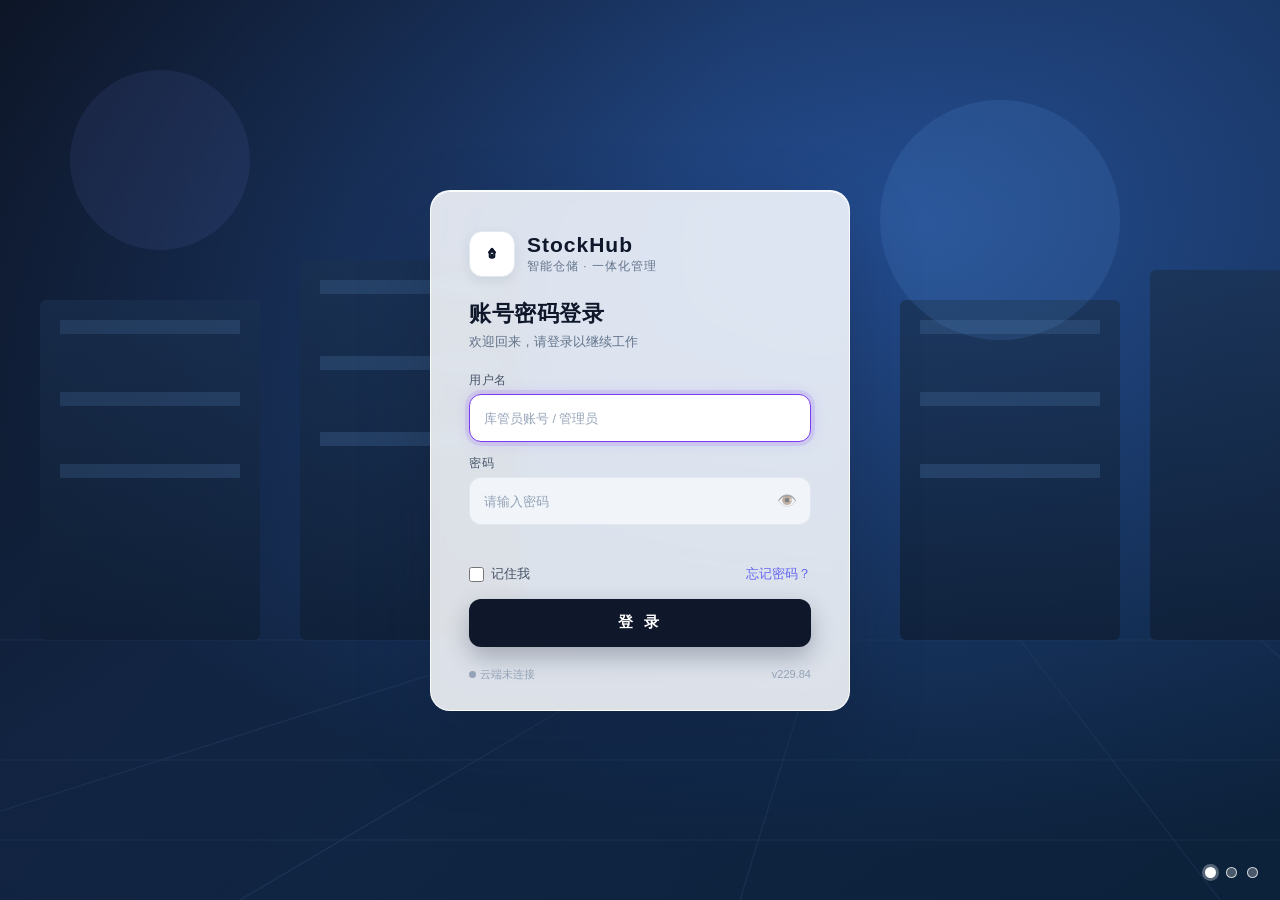
==== commit eeb8eb14: "Add files via upload" ====
--- a/index.html
+++ b/index.html
@@ -6,9 +6,9 @@
   <meta name="apple-mobile-web-app-capable" content="yes">
   <meta name="apple-mobile-web-app-status-bar-style" content="default">
   <meta name="apple-mobile-web-app-title" content="库管工作台">
-  <link rel="apple-touch-icon" href="icons/icon-192.png?v=229.76" type="image/png">
-  <link rel="icon" href="icons/icon-192.png?v=229.76" type="image/png">
-  <link rel="manifest" href="manifest.json?v=229.76">
+  <link rel="apple-touch-icon" href="icons/icon-192.png?v=229.84" type="image/png">
+  <link rel="icon" href="icons/icon-192.png?v=229.84" type="image/png">
+  <link rel="manifest" href="manifest.json?v=229.84">
   <meta name="theme-color" content="#357ABD">
   <!-- 🟢 v229.46 AUDIT-F3：CSP 正式生效（此前仅为无效注释，等同「无 CSP」）。
        说明：script-src 仍含 'unsafe-inline' —— 本应用大量通过 innerHTML 注入动态内联事件处理器
@@ -358,8 +358,8 @@
     <!-- 🟢 v228.09 性能优化 P0-2：首屏关键 CSS 已内联（上方 CRITICAL_CSS 块，8.4KB），
          全量 style.css(211KB) 改为【非阻塞】加载：preload 拉取 → onload 转 stylesheet。
          首屏只依赖 8.4KB 内联样式，loading 遮罩即可正确显示；全量样式在遮罩期间并行加载完成。 -->
-    <link rel="preload" href="css/style.css?v=229.76" as="style" onload="this.onload=null;this.rel='stylesheet'">
-    <noscript><link rel="stylesheet" href="css/style.css?v=229.76"></noscript>
+    <link rel="preload" href="css/style.css?v=229.84" as="style" onload="this.onload=null;this.rel='stylesheet'">
+    <noscript><link rel="stylesheet" href="css/style.css?v=229.84"></noscript>
     <!-- 🟢 v229.45：启动加载屏样式已【全部内联】进上方 CRITICAL_CSS（原 loading-splash.css 异步加载
          在慢网下同样会裸 HTML 闪现，已废弃外部引用；css/loading-splash.css 保留仅作存档）。
          Inter 字体用于中心数字（词标已于 v229.68 换为内联矢量稿，不再依赖字体） -->
@@ -378,7 +378,7 @@
         }
         if (!ok) {
           var l = document.createElement('link');
-          l.rel = 'stylesheet'; l.href = 'css/style.css?v=229.76';
+          l.rel = 'stylesheet'; l.href = 'css/style.css?v=229.84';
           document.head.appendChild(l);
         }
       }, 3000);
@@ -783,10 +783,10 @@
   };
 })();
 </script>
-<script defer src="js/boot-splash.js?v=229.76"></script>
+<script defer src="js/boot-splash.js?v=229.84"></script>
   <script defer src="lib/dexie.min.js?v=55"></script>
   <script defer src="lib/supabase.min.js?v=55"></script>
-  <script defer src="js/lazy-lib.js?v=229.76"></script>
+  <script defer src="js/lazy-lib.js?v=229.84"></script>
 <!-- 🟢 v228.53：beacon 统计脚本改为「动态异步注入」。
      旧版（M4）用 defer：defer 脚本会阻塞 DOMContentLoaded，而 App.init()（app.js）也绑在
      DOMContentLoaded 上 —— 一旦 beacon.cdn.qq.com 在用户网络下慢/不可达（DNS 挂起、办公网
@@ -1128,63 +1128,65 @@
     </div>
   </div>
 
-  <script defer src="js/table-utils.js?v=229.76"></script>
+  <script defer src="js/table-utils.js?v=229.84"></script>
   <!-- 🟢 v229.65：通用 Excel 式单元格框选 + 复制（替换旧拖拽求和），供全表复用 -->
-  <script defer src="js/excel-select.js?v=229.76"></script>
+  <script defer src="js/excel-select.js?v=229.84"></script>
   <!-- 🟢 v228.17：恢复 qrcode.min.js 预载。二维码列（现存量列表 / 存货档案）依赖全局 qrcode 函数，
        此前 P0-1 性能优化误将其移除，导致 QR.thumb 全部返回“—”。文件仅 57KB，继续 defer 不阻塞首屏。 -->
   <script defer src="lib/qrcode.min.js?v=55"></script>
-  <script defer src="js/qr-util.js?v=229.76"></script>
-  <script defer src="js/qr-scan.js?v=229.76"></script>
-  <script defer src="js/search-select.js?v=229.76"></script>
-  <script defer src="js/entity-links.js?v=229.76"></script>
-  <script defer src="js/db.js?v=229.76"></script>
-  <script defer src="js/config.js?v=229.76"></script>
+  <script defer src="js/qr-util.js?v=229.84"></script>
+  <script defer src="js/qr-scan.js?v=229.84"></script>
+  <script defer src="js/search-select.js?v=229.84"></script>
+  <script defer src="js/entity-links.js?v=229.84"></script>
+  <script defer src="js/db.js?v=229.84"></script>
+  <script defer src="js/config.js?v=229.84"></script>
   <!-- 🟢 v200：工作台主题弹窗（替换浏览器原生 alert/confirm/prompt） -->
-  <script defer src="js/modal.js?v=229.76"></script>
-  <script defer src="js/sync.js?v=229.76"></script>
-  <script defer src="js/data-loader.js?v=229.76"></script>
-  <script defer src="js/dashboard.js?v=229.76"></script>
-  <script defer src="js/supplier.js?v=229.76"></script>
-  <script defer src="js/query.js?v=229.76"></script>
-  <script defer src="js/reconciliation.js?v=229.76"></script>
-  <script defer src="js/order-track.js?v=229.76"></script>
-  <script defer src="js/stock-alert-config.js?v=229.76"></script>
-  <script defer src="js/stock-alert-rules.js?v=229.76"></script>
-  <script defer src="js/clipboard-utils.js?v=229.76"></script>
-  <script defer src="js/inventory-alert.js?v=229.76"></script>
-  <script defer src="js/order-check.js?v=229.76"></script>
-  <script defer src="js/filter-layout.js?v=229.76"></script>
-  <script defer src="js/components/datepicker.js?v=229.76"></script>
-  <script defer src="js/orders.js?v=229.76"></script>
-  <script defer src="js/inbound.js?v=229.76"></script>
-  <script defer src="js/stock.js?v=229.76"></script>
-  <script defer src="js/pricing.js?v=229.76"></script>
-  <script defer src="js/low-turnover.js?v=229.76"></script>
-  <script defer src="js/breach.js?v=229.76"></script>
-  <script defer src="js/outbound.js?v=229.76"></script>
-  <script defer src="js/stock-detail.js?v=229.76"></script>
-  <script defer src="js/supplier-detail.js?v=229.76"></script>
-  <script defer src="js/order-detail.js?v=229.76"></script>
-  <script defer src="js/stocktake.js?v=229.76"></script>
-  <script defer src="js/stocktake-records.js?v=229.76"></script>
-  <script defer src="js/color-theme.js?v=229.76"></script>
+  <script defer src="js/modal.js?v=229.84"></script>
+  <script defer src="js/sync.js?v=229.84"></script>
+  <script defer src="js/data-loader.js?v=229.84"></script>
+  <script defer src="js/dashboard.js?v=229.84"></script>
+  <script defer src="js/supplier.js?v=229.84"></script>
+  <script defer src="js/query.js?v=229.84"></script>
+  <script defer src="js/reconciliation.js?v=229.84"></script>
+  <script defer src="js/order-track.js?v=229.84"></script>
+  <script defer src="js/stock-alert-config.js?v=229.84"></script>
+  <script defer src="js/stock-alert-rules.js?v=229.84"></script>
+  <script defer src="js/clipboard-utils.js?v=229.84"></script>
+  <script defer src="js/inventory-alert.js?v=229.84"></script>
+  <script defer src="js/order-check.js?v=229.84"></script>
+  <script defer src="js/filter-layout.js?v=229.84"></script>
+  <script defer src="js/components/datepicker.js?v=229.84"></script>
+  <script defer src="js/orders.js?v=229.84"></script>
+  <script defer src="js/inbound.js?v=229.84"></script>
+  <script defer src="js/stock.js?v=229.84"></script>
+  <script defer src="js/pricing.js?v=229.84"></script>
+  <script defer src="js/low-turnover.js?v=229.84"></script>
+  <script defer src="js/breach.js?v=229.84"></script>
+  <script defer src="js/outbound.js?v=229.84"></script>
+  <script defer src="js/stock-detail.js?v=229.84"></script>
+  <script defer src="js/supplier-detail.js?v=229.84"></script>
+  <script defer src="js/order-detail.js?v=229.84"></script>
+  <script defer src="js/stocktake.js?v=229.84"></script>
+  <script defer src="js/stocktake-records.js?v=229.84"></script>
+  <script defer src="js/stocktake-advisor.js?v=229.84"></script>
+  <script defer src="js/stocktake-diff-focus.js?v=229.84"></script>
+  <script defer src="js/color-theme.js?v=229.84"></script>
   <!-- 🟢 v229.39：工作任务 · 云端同步独立分包（load/save/轻轮询/per-item 合并）；须在 work-tasks.js 之前加载 -->
-  <script defer src="js/worktasks-sync.js?v=229.76"></script>
+  <script defer src="js/worktasks-sync.js?v=229.84"></script>
   <!-- 🟢 v229.27：工作任务模块（个人备忘录 + 看进度 + 逾期提醒）；须在 app.js 之前加载以注册全局 WorkTasksModule -->
-  <script defer src="js/nlp-date.js?v=229.76"></script>
-  <script defer src="js/work-tasks.js?v=229.76"></script>
+  <script defer src="js/nlp-date.js?v=229.84"></script>
+  <script defer src="js/work-tasks.js?v=229.84"></script>
   <!-- 🟢 v229.37：移动端手势（左缘右滑开抽屉 / 右缘左滑返回）；右缘返回改为 Q弹果冻玻璃态；
        v229.35 起弹窗打开时右滑 = 关闭最上层弹窗（安卓返回键惯例），左缘拉抽屉仍跳过弹窗。
        v229.37 起按 z-index 取最上层弹窗并分体系关闭（WBModal #wbModalRoot / 遗留 #modalOverlay）。
        乳白微蓝玻璃(blur20)+外投影+内暗影厚度+2px 白边外晕，单峰高斯波形(σ42→82/H10→100)，
        拖拽跟手+速度张力，松手 spring(200/20/0.8)+果冻余震，达阈值液体收缩回右缘。仅 ≤768px 生效，须在 app.js 前加载 -->
-    <script defer src="js/mobile-gestures.js?v=229.76"></script>
+    <script defer src="js/mobile-gestures.js?v=229.84"></script>
     <!-- 🟢 v229.70：移动端下拉刷新（顶部下拉整页重载工作台）。放在 app.js 之前，
          自身挂 DOMContentLoaded 自举安装；#contentArea 为滚动容器，方向/横滚守卫见 js/pull-refresh.js 头注。 -->
-    <script defer src="js/pull-refresh.js?v=229.76"></script>
-    <script defer src="js/app.js?v=229.76"></script>
-  <script defer src="js/globals.js?v=229.76"></script>
+    <script defer src="js/pull-refresh.js?v=229.84"></script>
+    <script defer src="js/app.js?v=229.84"></script>
+  <script defer src="js/globals.js?v=229.84"></script>
   <script>
   /* 🟢 v228.57：脚本加载完整性守护 —— 解决「发布网关间歇性 502 → 核心 JS 没下来 →
         App is not defined → 永久白屏」，且用户刷新还可能再撞上同一份坏缓存。
@@ -1261,7 +1263,7 @@
       window.addEventListener('load', function() {
         // 🟢 v227.21：注册 URL 带版本戳 + updateViaCache:'none'，确保每次发版浏览器都重新拉取 SW 脚本，
         //   避免「改了 CACHE_NAME 但旧 ?v= 被 CDN 缓存、SW 永不更新」的卡死。
-        navigator.serviceWorker.register('service-worker.js?v=229.76', { updateViaCache: 'none' }).then(function(reg) {
+        navigator.serviceWorker.register('service-worker.js?v=229.84', { updateViaCache: 'none' }).then(function(reg) {
           console.log('[PWA] Service Worker 注册成功:', reg.scope);
           // 检测到新版本 SW 在等待 → 让它跳过等待并接管，使后续请求走新缓存
           function activateNew() {
@@ -1407,14 +1409,19 @@
         'js/outbound.js', 'js/app.js', 'js/order-check.js',
         'js/stock-detail.js', 'js/supplier-detail.js', 'js/order-detail.js', 'js/entity-links.js',
         'js/stocktake.js', 'js/stocktake-records.js',
+        // 🟢 v229.78：补入 v229.75 NLP 日期解析与 v229.77 差异核对两个新模块
+        'js/nlp-date.js', 'js/stocktake-advisor.js', 'js/stocktake-diff-focus.js',
         'js/filter-layout.js', 'js/globals.js', 'js/color-theme.js', 'js/modal.js',
         'js/qr-scan.js', 'js/qr-util.js', 'js/search-select.js', 'js/import-worker.js',
+        // 🟢 v229.78：补入此前漏收录的 3 个已引用脚本（excel-select / clipboard-utils / pull-refresh）
+        'js/excel-select.js', 'js/clipboard-utils.js', 'js/pull-refresh.js',
         'js/components/datepicker.js',
         'lib/dexie.min.js', 'lib/chart.min.js', 'lib/xlsx.full.min.js',
         'lib/supabase.min.js', 'lib/jszip.min.js', 'lib/zxing.min.js',
         'lib/jsqr.min.js', 'lib/qrcode.min.js',
+        // 🟢 v229.78：移除已不存在的 icons/icon-design.svg（兜底清单失效路径）
         'icons/icon-72.svg','icons/icon-96.svg','icons/icon-128.svg','icons/icon-144.svg',
-        'icons/icon-152.svg','icons/icon-192.svg','icons/icon-512.svg','icons/icon-design.svg',
+        'icons/icon-152.svg','icons/icon-192.svg','icons/icon-512.svg',
         'icons/icon-72.png','icons/icon-96.png','icons/icon-128.png','icons/icon-144.png',
         'icons/icon-152.png','icons/icon-192.png','icons/icon-512.png',
         '.github/workflows/deploy.yml',
--- a/css/style.css
+++ b/css/style.css
@@ -2641,6 +2641,17 @@
 }
 .sel-bar-count{ font-size: 13px; color: var(--text, #1f2937); margin-right: 4px; }
 .sel-bar-count b{ color: var(--primary, #5b9bd5); font-size: 15px; }
+/* 🟢 v229.80：移动端隐藏全部底部选择条（Excel 式框选条 + 各模块行选条）——
+   手机上框选/批量复制属桌面向操作，浮条还会遮住分页栏（用户实测反馈）。
+   excel-select.js 在移动端已不启用框选交互，此处媒体查询再兜底隐藏，双保险。 */
+@media (max-width: 820px){
+  .sel-bar{ display: none !important; }
+}
+/* 纯触摸设备（手机 / 平板，含 iPad Pro 横屏 1366px 这类「宽屏但无悬停」）同样隐藏；
+   带鼠标的 Windows 触屏笔记本 hover:hover，不受影响。 */
+@media (hover: none) and (pointer: coarse){
+  .sel-bar{ display: none !important; }
+}
 .sel-btn{
   border: 1px solid var(--border, rgba(148,163,184,.3));
   background: transparent; color: var(--text, #1f2937);
@@ -5000,6 +5011,68 @@
   .oc-guide{ padding: 9px 12px; font-size: 12px; gap: 8px; }
   .oc-guide-text span{ line-height: 1.65; }
 }
+
+/* ---------- 🟢 v229.82：订货核对底部批量操作工具条 ----------
+   原先两个按钮裸排在表格下方（无内边距/无层级），视觉上像误落的散件。
+   收进一条带标题的 pill 工具条，与全站 btn 风格对齐；「清空」为危险操作走红色系。 */
+.oc-toolbar{
+  margin: 12px 0 8px; padding: 8px 12px;
+  display: flex; align-items: center; gap: 10px; flex-wrap: wrap;
+  border-radius: var(--radius-sm, 10px);
+  background: var(--card-bg, #fff);
+  border: 1px solid var(--card-border, rgba(0,0,0,0.08));
+}
+.oc-toolbar-label{
+  font-size: 11.5px; font-weight: 700; letter-spacing: 0.5px;
+  color: var(--text-muted, #8a94a6);
+  padding-right: 10px; border-right: 1px solid var(--card-border, rgba(0,0,0,0.08));
+  flex: 0 0 auto;
+}
+.oc-toolbar-spacer{ flex: 1 1 auto; }
+.oc-act-btn{
+  appearance: none; cursor: pointer;
+  padding: 7px 14px; border-radius: 9px;
+  font-size: 12.5px; font-weight: 600; line-height: 1.4;
+  color: var(--text-main, #1e293b);
+  background: var(--bg-hover, rgba(15,23,42,0.045));
+  border: 1px solid var(--card-border, rgba(0,0,0,0.10));
+  transition: background 0.15s ease, transform 0.15s ease, box-shadow 0.15s ease;
+}
+.oc-act-btn:hover{
+  background: color-mix(in srgb, var(--primary, #2563eb) 10%, transparent);
+  border-color: color-mix(in srgb, var(--primary, #2563eb) 35%, transparent);
+  color: var(--primary, #2563eb);
+  transform: translateY(-1px);
+  box-shadow: 0 3px 10px rgba(15, 23, 42, 0.08);
+}
+.oc-act-btn:active{ transform: translateY(0); box-shadow: none; }
+.oc-act-btn--danger{ color: var(--status-danger, #dc2626); }
+.oc-act-btn--danger:hover{
+  background: color-mix(in srgb, var(--status-danger, #dc2626) 10%, transparent);
+  border-color: color-mix(in srgb, var(--status-danger, #dc2626) 38%, transparent);
+  color: var(--status-danger, #dc2626);
+}
+[data-theme="dark"] .oc-act-btn{
+  color: #e2e8f0;
+  background: rgba(255,255,255,0.06);
+  border-color: rgba(255,255,255,0.12);
+}
+[data-theme="dark"] .oc-act-btn:hover{
+  background: color-mix(in srgb, var(--primary, #4a7ce8) 22%, transparent);
+  color: #dbe7ff;
+}
+[data-theme="dark"] .oc-act-btn--danger:hover{
+  background: color-mix(in srgb, #ef4444 20%, transparent);
+  color: #ffb4b4;
+}
+/* 编码列 🔍 跳转档案按钮：吸附在输入框右侧，hover 行内提亮 */
+.oc-code-jump{
+  position: absolute; right: 5px; top: 50%; transform: translateY(-50%);
+  border: none; background: none; cursor: pointer;
+  font-size: 12px; line-height: 1; padding: 2px;
+  opacity: 0.42; transition: opacity 0.15s ease, transform 0.15s ease;
+}
+.oc-code-jump:hover{ opacity: 1; transform: translateY(-50%) scale(1.15); }
 
 /* ---------- W-3：表格内实体链接命中区提升为全表通用规则 ---------- */
 /* 问题：a.entity-link 实测 35×15px，低于 WCAG 2.5.5 推荐的 24×24 CSS px；
--- a/css/style.css
+++ b/css/style.css
@@ -2641,6 +2641,17 @@
 }
 .sel-bar-count{ font-size: 13px; color: var(--text, #1f2937); margin-right: 4px; }
 .sel-bar-count b{ color: var(--primary, #5b9bd5); font-size: 15px; }
+/* 🟢 v229.80：移动端隐藏全部底部选择条（Excel 式框选条 + 各模块行选条）——
+   手机上框选/批量复制属桌面向操作，浮条还会遮住分页栏（用户实测反馈）。
+   excel-select.js 在移动端已不启用框选交互，此处媒体查询再兜底隐藏，双保险。 */
+@media (max-width: 820px){
+  .sel-bar{ display: none !important; }
+}
+/* 纯触摸设备（手机 / 平板，含 iPad Pro 横屏 1366px 这类「宽屏但无悬停」）同样隐藏；
+   带鼠标的 Windows 触屏笔记本 hover:hover，不受影响。 */
+@media (hover: none) and (pointer: coarse){
+  .sel-bar{ display: none !important; }
+}
 .sel-btn{
   border: 1px solid var(--border, rgba(148,163,184,.3));
   background: transparent; color: var(--text, #1f2937);
@@ -5000,6 +5011,68 @@
   .oc-guide{ padding: 9px 12px; font-size: 12px; gap: 8px; }
   .oc-guide-text span{ line-height: 1.65; }
 }
+
+/* ---------- 🟢 v229.82：订货核对底部批量操作工具条 ----------
+   原先两个按钮裸排在表格下方（无内边距/无层级），视觉上像误落的散件。
+   收进一条带标题的 pill 工具条，与全站 btn 风格对齐；「清空」为危险操作走红色系。 */
+.oc-toolbar{
+  margin: 12px 0 8px; padding: 8px 12px;
+  display: flex; align-items: center; gap: 10px; flex-wrap: wrap;
+  border-radius: var(--radius-sm, 10px);
+  background: var(--card-bg, #fff);
+  border: 1px solid var(--card-border, rgba(0,0,0,0.08));
+}
+.oc-toolbar-label{
+  font-size: 11.5px; font-weight: 700; letter-spacing: 0.5px;
+  color: var(--text-muted, #8a94a6);
+  padding-right: 10px; border-right: 1px solid var(--card-border, rgba(0,0,0,0.08));
+  flex: 0 0 auto;
+}
+.oc-toolbar-spacer{ flex: 1 1 auto; }
+.oc-act-btn{
+  appearance: none; cursor: pointer;
+  padding: 7px 14px; border-radius: 9px;
+  font-size: 12.5px; font-weight: 600; line-height: 1.4;
+  color: var(--text-main, #1e293b);
+  background: var(--bg-hover, rgba(15,23,42,0.045));
+  border: 1px solid var(--card-border, rgba(0,0,0,0.10));
+  transition: background 0.15s ease, transform 0.15s ease, box-shadow 0.15s ease;
+}
+.oc-act-btn:hover{
+  background: color-mix(in srgb, var(--primary, #2563eb) 10%, transparent);
+  border-color: color-mix(in srgb, var(--primary, #2563eb) 35%, transparent);
+  color: var(--primary, #2563eb);
+  transform: translateY(-1px);
+  box-shadow: 0 3px 10px rgba(15, 23, 42, 0.08);
+}
+.oc-act-btn:active{ transform: translateY(0); box-shadow: none; }
+.oc-act-btn--danger{ color: var(--status-danger, #dc2626); }
+.oc-act-btn--danger:hover{
+  background: color-mix(in srgb, var(--status-danger, #dc2626) 10%, transparent);
+  border-color: color-mix(in srgb, var(--status-danger, #dc2626) 38%, transparent);
+  color: var(--status-danger, #dc2626);
+}
+[data-theme="dark"] .oc-act-btn{
+  color: #e2e8f0;
+  background: rgba(255,255,255,0.06);
+  border-color: rgba(255,255,255,0.12);
+}
+[data-theme="dark"] .oc-act-btn:hover{
+  background: color-mix(in srgb, var(--primary, #4a7ce8) 22%, transparent);
+  color: #dbe7ff;
+}
+[data-theme="dark"] .oc-act-btn--danger:hover{
+  background: color-mix(in srgb, #ef4444 20%, transparent);
+  color: #ffb4b4;
+}
+/* 编码列 🔍 跳转档案按钮：吸附在输入框右侧，hover 行内提亮 */
+.oc-code-jump{
+  position: absolute; right: 5px; top: 50%; transform: translateY(-50%);
+  border: none; background: none; cursor: pointer;
+  font-size: 12px; line-height: 1; padding: 2px;
+  opacity: 0.42; transition: opacity 0.15s ease, transform 0.15s ease;
+}
+.oc-code-jump:hover{ opacity: 1; transform: translateY(-50%) scale(1.15); }
 
 /* ---------- W-3：表格内实体链接命中区提升为全表通用规则 ---------- */
 /* 问题：a.entity-link 实测 35×15px，低于 WCAG 2.5.5 推荐的 24×24 CSS px；
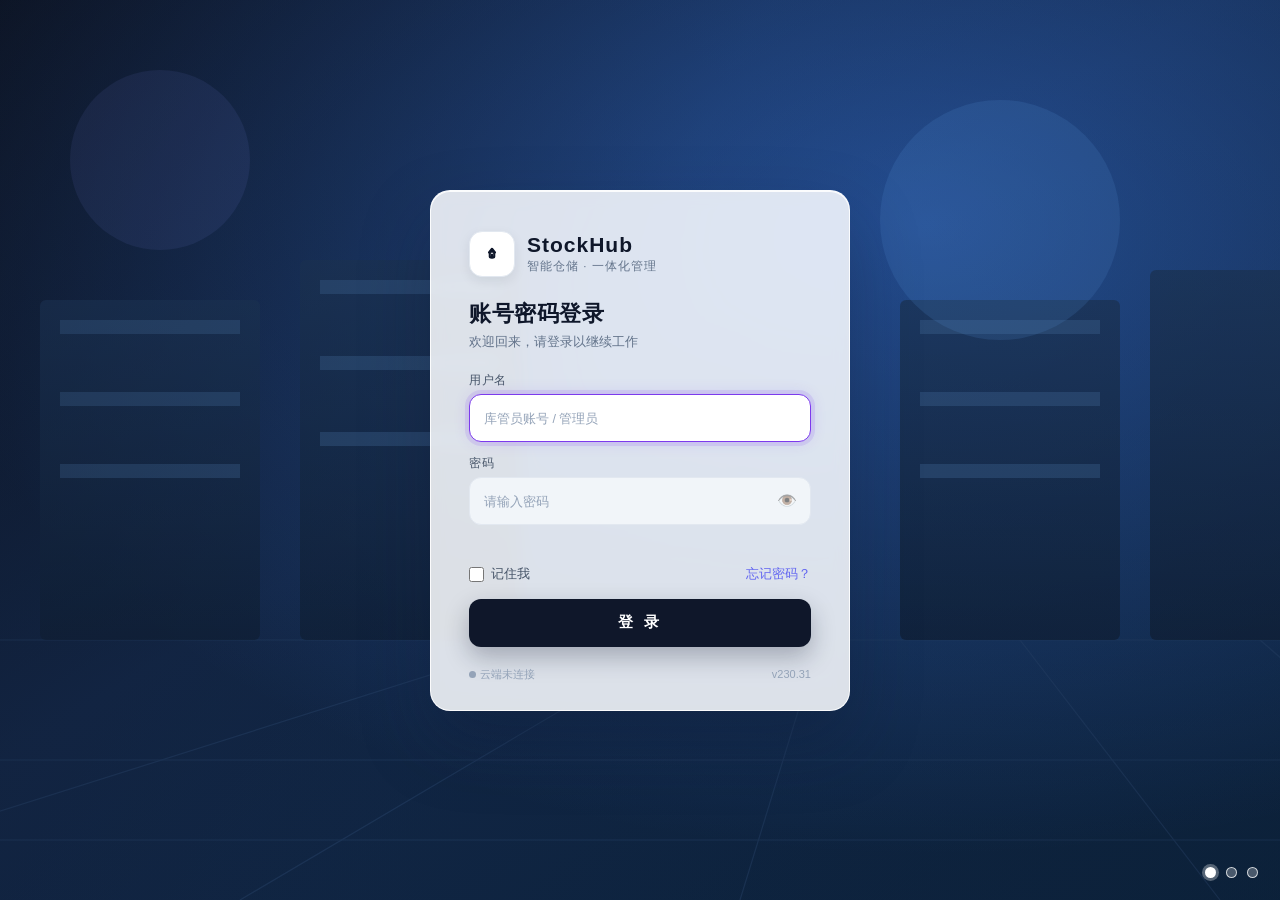
==== commit 246a8c64: "Add files via upload" ====
--- a/index.html
+++ b/index.html
@@ -6,9 +6,9 @@
   <meta name="apple-mobile-web-app-capable" content="yes">
   <meta name="apple-mobile-web-app-status-bar-style" content="default">
   <meta name="apple-mobile-web-app-title" content="库管工作台">
-  <link rel="apple-touch-icon" href="icons/icon-192.png?v=229.84" type="image/png">
-  <link rel="icon" href="icons/icon-192.png?v=229.84" type="image/png">
-  <link rel="manifest" href="manifest.json?v=229.84">
+  <link rel="apple-touch-icon" href="icons/icon-192.png?v=230.31" type="image/png">
+  <link rel="icon" href="icons/icon-192.png?v=230.31" type="image/png">
+  <link rel="manifest" href="manifest.json?v=230.31">
   <meta name="theme-color" content="#357ABD">
   <!-- 🟢 v229.46 AUDIT-F3：CSP 正式生效（此前仅为无效注释，等同「无 CSP」）。
        说明：script-src 仍含 'unsafe-inline' —— 本应用大量通过 innerHTML 注入动态内联事件处理器
@@ -358,8 +358,8 @@
     <!-- 🟢 v228.09 性能优化 P0-2：首屏关键 CSS 已内联（上方 CRITICAL_CSS 块，8.4KB），
          全量 style.css(211KB) 改为【非阻塞】加载：preload 拉取 → onload 转 stylesheet。
          首屏只依赖 8.4KB 内联样式，loading 遮罩即可正确显示；全量样式在遮罩期间并行加载完成。 -->
-    <link rel="preload" href="css/style.css?v=229.84" as="style" onload="this.onload=null;this.rel='stylesheet'">
-    <noscript><link rel="stylesheet" href="css/style.css?v=229.84"></noscript>
+    <link rel="preload" href="css/style.css?v=230.31" as="style" onload="this.onload=null;this.rel='stylesheet'">
+    <noscript><link rel="stylesheet" href="css/style.css?v=230.31"></noscript>
     <!-- 🟢 v229.45：启动加载屏样式已【全部内联】进上方 CRITICAL_CSS（原 loading-splash.css 异步加载
          在慢网下同样会裸 HTML 闪现，已废弃外部引用；css/loading-splash.css 保留仅作存档）。
          Inter 字体用于中心数字（词标已于 v229.68 换为内联矢量稿，不再依赖字体） -->
@@ -378,7 +378,7 @@
         }
         if (!ok) {
           var l = document.createElement('link');
-          l.rel = 'stylesheet'; l.href = 'css/style.css?v=229.84';
+          l.rel = 'stylesheet'; l.href = 'css/style.css?v=230.31';
           document.head.appendChild(l);
         }
       }, 3000);
@@ -783,10 +783,10 @@
   };
 })();
 </script>
-<script defer src="js/boot-splash.js?v=229.84"></script>
+<script defer src="js/boot-splash.js?v=230.31"></script>
   <script defer src="lib/dexie.min.js?v=55"></script>
   <script defer src="lib/supabase.min.js?v=55"></script>
-  <script defer src="js/lazy-lib.js?v=229.84"></script>
+  <script defer src="js/lazy-lib.js?v=230.31"></script>
 <!-- 🟢 v228.53：beacon 统计脚本改为「动态异步注入」。
      旧版（M4）用 defer：defer 脚本会阻塞 DOMContentLoaded，而 App.init()（app.js）也绑在
      DOMContentLoaded 上 —— 一旦 beacon.cdn.qq.com 在用户网络下慢/不可达（DNS 挂起、办公网
@@ -1128,65 +1128,65 @@
     </div>
   </div>
 
-  <script defer src="js/table-utils.js?v=229.84"></script>
+  <script defer src="js/table-utils.js?v=230.31"></script>
   <!-- 🟢 v229.65：通用 Excel 式单元格框选 + 复制（替换旧拖拽求和），供全表复用 -->
-  <script defer src="js/excel-select.js?v=229.84"></script>
+  <script defer src="js/excel-select.js?v=230.31"></script>
   <!-- 🟢 v228.17：恢复 qrcode.min.js 预载。二维码列（现存量列表 / 存货档案）依赖全局 qrcode 函数，
        此前 P0-1 性能优化误将其移除，导致 QR.thumb 全部返回“—”。文件仅 57KB，继续 defer 不阻塞首屏。 -->
   <script defer src="lib/qrcode.min.js?v=55"></script>
-  <script defer src="js/qr-util.js?v=229.84"></script>
-  <script defer src="js/qr-scan.js?v=229.84"></script>
-  <script defer src="js/search-select.js?v=229.84"></script>
-  <script defer src="js/entity-links.js?v=229.84"></script>
-  <script defer src="js/db.js?v=229.84"></script>
-  <script defer src="js/config.js?v=229.84"></script>
+  <script defer src="js/qr-util.js?v=230.31"></script>
+  <script defer src="js/qr-scan.js?v=230.31"></script>
+  <script defer src="js/search-select.js?v=230.31"></script>
+  <script defer src="js/entity-links.js?v=230.31"></script>
+  <script defer src="js/db.js?v=230.31"></script>
+  <script defer src="js/config.js?v=230.31"></script>
   <!-- 🟢 v200：工作台主题弹窗（替换浏览器原生 alert/confirm/prompt） -->
-  <script defer src="js/modal.js?v=229.84"></script>
-  <script defer src="js/sync.js?v=229.84"></script>
-  <script defer src="js/data-loader.js?v=229.84"></script>
-  <script defer src="js/dashboard.js?v=229.84"></script>
-  <script defer src="js/supplier.js?v=229.84"></script>
-  <script defer src="js/query.js?v=229.84"></script>
-  <script defer src="js/reconciliation.js?v=229.84"></script>
-  <script defer src="js/order-track.js?v=229.84"></script>
-  <script defer src="js/stock-alert-config.js?v=229.84"></script>
-  <script defer src="js/stock-alert-rules.js?v=229.84"></script>
-  <script defer src="js/clipboard-utils.js?v=229.84"></script>
-  <script defer src="js/inventory-alert.js?v=229.84"></script>
-  <script defer src="js/order-check.js?v=229.84"></script>
-  <script defer src="js/filter-layout.js?v=229.84"></script>
-  <script defer src="js/components/datepicker.js?v=229.84"></script>
-  <script defer src="js/orders.js?v=229.84"></script>
-  <script defer src="js/inbound.js?v=229.84"></script>
-  <script defer src="js/stock.js?v=229.84"></script>
-  <script defer src="js/pricing.js?v=229.84"></script>
-  <script defer src="js/low-turnover.js?v=229.84"></script>
-  <script defer src="js/breach.js?v=229.84"></script>
-  <script defer src="js/outbound.js?v=229.84"></script>
-  <script defer src="js/stock-detail.js?v=229.84"></script>
-  <script defer src="js/supplier-detail.js?v=229.84"></script>
-  <script defer src="js/order-detail.js?v=229.84"></script>
-  <script defer src="js/stocktake.js?v=229.84"></script>
-  <script defer src="js/stocktake-records.js?v=229.84"></script>
-  <script defer src="js/stocktake-advisor.js?v=229.84"></script>
-  <script defer src="js/stocktake-diff-focus.js?v=229.84"></script>
-  <script defer src="js/color-theme.js?v=229.84"></script>
+  <script defer src="js/modal.js?v=230.31"></script>
+  <script defer src="js/sync.js?v=230.31"></script>
+  <script defer src="js/data-loader.js?v=230.31"></script>
+  <script defer src="js/dashboard.js?v=230.31"></script>
+  <script defer src="js/supplier.js?v=230.31"></script>
+  <script defer src="js/query.js?v=230.31"></script>
+  <script defer src="js/reconciliation.js?v=230.31"></script>
+  <script defer src="js/order-track.js?v=230.31"></script>
+  <script defer src="js/stock-alert-config.js?v=230.31"></script>
+  <script defer src="js/stock-alert-rules.js?v=230.31"></script>
+  <script defer src="js/clipboard-utils.js?v=230.31"></script>
+  <script defer src="js/inventory-alert.js?v=230.31"></script>
+  <script defer src="js/order-check.js?v=230.31"></script>
+  <script defer src="js/filter-layout.js?v=230.31"></script>
+  <script defer src="js/components/datepicker.js?v=230.31"></script>
+  <script defer src="js/orders.js?v=230.31"></script>
+  <script defer src="js/inbound.js?v=230.31"></script>
+  <script defer src="js/stock.js?v=230.31"></script>
+  <script defer src="js/pricing.js?v=230.31"></script>
+  <script defer src="js/low-turnover.js?v=230.31"></script>
+  <script defer src="js/breach.js?v=230.31"></script>
+  <script defer src="js/outbound.js?v=230.31"></script>
+  <script defer src="js/stock-detail.js?v=230.31"></script>
+  <script defer src="js/supplier-detail.js?v=230.31"></script>
+  <script defer src="js/order-detail.js?v=230.31"></script>
+  <script defer src="js/stocktake.js?v=230.31"></script>
+  <script defer src="js/stocktake-records.js?v=230.31"></script>
+  <script defer src="js/stocktake-advisor.js?v=230.31"></script>
+  <script defer src="js/stocktake-diff-focus.js?v=230.31"></script>
+  <script defer src="js/color-theme.js?v=230.31"></script>
   <!-- 🟢 v229.39：工作任务 · 云端同步独立分包（load/save/轻轮询/per-item 合并）；须在 work-tasks.js 之前加载 -->
-  <script defer src="js/worktasks-sync.js?v=229.84"></script>
+  <script defer src="js/worktasks-sync.js?v=230.31"></script>
   <!-- 🟢 v229.27：工作任务模块（个人备忘录 + 看进度 + 逾期提醒）；须在 app.js 之前加载以注册全局 WorkTasksModule -->
-  <script defer src="js/nlp-date.js?v=229.84"></script>
-  <script defer src="js/work-tasks.js?v=229.84"></script>
+  <script defer src="js/nlp-date.js?v=230.31"></script>
+  <script defer src="js/work-tasks.js?v=230.31"></script>
   <!-- 🟢 v229.37：移动端手势（左缘右滑开抽屉 / 右缘左滑返回）；右缘返回改为 Q弹果冻玻璃态；
        v229.35 起弹窗打开时右滑 = 关闭最上层弹窗（安卓返回键惯例），左缘拉抽屉仍跳过弹窗。
        v229.37 起按 z-index 取最上层弹窗并分体系关闭（WBModal #wbModalRoot / 遗留 #modalOverlay）。
        乳白微蓝玻璃(blur20)+外投影+内暗影厚度+2px 白边外晕，单峰高斯波形(σ42→82/H10→100)，
        拖拽跟手+速度张力，松手 spring(200/20/0.8)+果冻余震，达阈值液体收缩回右缘。仅 ≤768px 生效，须在 app.js 前加载 -->
-    <script defer src="js/mobile-gestures.js?v=229.84"></script>
+    <script defer src="js/mobile-gestures.js?v=230.31"></script>
     <!-- 🟢 v229.70：移动端下拉刷新（顶部下拉整页重载工作台）。放在 app.js 之前，
          自身挂 DOMContentLoaded 自举安装；#contentArea 为滚动容器，方向/横滚守卫见 js/pull-refresh.js 头注。 -->
-    <script defer src="js/pull-refresh.js?v=229.84"></script>
-    <script defer src="js/app.js?v=229.84"></script>
-  <script defer src="js/globals.js?v=229.84"></script>
+    <script defer src="js/pull-refresh.js?v=230.31"></script>
+    <script defer src="js/app.js?v=230.31"></script>
+  <script defer src="js/globals.js?v=230.31"></script>
   <script>
   /* 🟢 v228.57：脚本加载完整性守护 —— 解决「发布网关间歇性 502 → 核心 JS 没下来 →
         App is not defined → 永久白屏」，且用户刷新还可能再撞上同一份坏缓存。
@@ -1263,7 +1263,7 @@
       window.addEventListener('load', function() {
         // 🟢 v227.21：注册 URL 带版本戳 + updateViaCache:'none'，确保每次发版浏览器都重新拉取 SW 脚本，
         //   避免「改了 CACHE_NAME 但旧 ?v= 被 CDN 缓存、SW 永不更新」的卡死。
-        navigator.serviceWorker.register('service-worker.js?v=229.84', { updateViaCache: 'none' }).then(function(reg) {
+        navigator.serviceWorker.register('service-worker.js?v=230.31', { updateViaCache: 'none' }).then(function(reg) {
           console.log('[PWA] Service Worker 注册成功:', reg.scope);
           // 检测到新版本 SW 在等待 → 让它跳过等待并接管，使后续请求走新缓存
           function activateNew() {
--- a/css/style.css
+++ b/css/style.css
@@ -1157,6 +1157,13 @@
   color: var(--text-main); font-size: 12px;
   /* 🟢 v122：所有数据表单元格默认居中（无 !important，对齐按钮 inline 可覆盖） */
   text-align: center;
+  /* 🟢 v229.94：单元格内容溢出时「全部换行」而非被裁切/溢出——统一应用于全部数据表。
+     默认即 normal（会换行），此处显式声明 + word-break 防长串（如英文/编码）不折行，
+     overflow:visible 确保内容永不因父容器裁掉；vertical-align:top 让多行内容顶部对齐更整齐。 */
+  white-space: normal;
+  word-break: break-word;
+  overflow: visible;
+  vertical-align: top;
 }
 /* 🟢 v173：表格正文内的 strong / 实体链接保持与普通单元格一致的字重（400），
    避免「订单编号 / 供应商」等被加粗或着色的列看起来比普通列更大更重 */
@@ -1196,6 +1203,10 @@
 
 /* ========== 筛选栏 ========== */
 .filter-bar{ display: flex; flex-wrap: wrap; gap: 8px; margin-bottom: 12px; align-items: center; }
+
+/* 🟢 v229.88：入库列表「备注」列（表体备注）—— 超宽省略 + hover 全文 tooltip */
+.inbound-note-cell{ max-width: 220px; }
+.inbound-note-cell > span{ display: block; max-width: 220px; overflow: hidden; text-overflow: ellipsis; white-space: nowrap; cursor: default; }
 
 /* 两排筛选栏（入库列表 / 订单列表 共用）—— 所有间距由本规则统一控制 */
 .filter-bar-two-row{
@@ -1984,10 +1995,12 @@
 .empty-state .empty-text{ font-size: 14px; }
 
 /* 🟢 v228.09 性能优化 P1-4：虚拟滚动表格（.vt-table 仅在行数超阈值时启用）。
-   统一行高 + 单元格不换行，保证「可视窗口」按行高计算时准确、滚动不漂移。
+   v229.94 起：单元格允许换行（white-space:normal），长文本（供应商/项目等）在列内换行完整显示，
+   不再单行溢出；行高改为「内容自适应 + 最小 2 行高度」，由 virtualTable 实测每行实际高度做变高虚拟滚动
+   （不再假设统一行高），滚动偏移始终准确。overflow:hidden 防止个别超长内容（>2 行）溢出到相邻行。
    仅影响「每页=全部」这类超多行场景，默认分页不启用、外观完全不变。 */
-.vt-table tbody tr{ height: 38px; }
-.vt-table tbody td{ white-space: nowrap; }
+.vt-table tbody tr{ height: 56px; }
+.vt-table tbody td{ white-space: normal; word-break: break-word; overflow: hidden; }
 .vt-table tbody tr.vt-spacer{ height: auto; }
 .vt-table tbody tr.vt-spacer td{ padding: 0; border: 0; }
 .empty-state .empty-hint{ font-size: 12px; margin-top: 6px; opacity: 0.7; }
@@ -2618,17 +2631,20 @@
 }
 
 /* 底部选择条 */
+/* 🟢 v230.06：由底部居中改为内容区左沿——旧实现 left:50% 与各列表模块居中的翻页栏
+   完全重叠（用户反馈遮挡翻页键）。精确左边由 excel-select.js positionSelBar 按
+   容器实测 rect.left+16px 覆写（天然避开侧边栏 240px/56px 两种态），此处为兜底默认值。 */
 .sel-bar{
   position: fixed;
-  left: 50%;
+  left: 16px;
   bottom: 22px;
-  transform: translate(-50%, 16px);
+  transform: translateY(16px);
   z-index: 320;
   opacity: 0;
   pointer-events: none;
   transition: all .22s cubic-bezier(.16,1,.3,1);
 }
-.sel-bar.show{ opacity: 1; transform: translate(-50%, 0); pointer-events: auto; }
+.sel-bar.show{ opacity: 1; transform: translateY(0); pointer-events: auto; }
 .sel-bar-inner{
   display: flex; align-items: center; gap: 8px;
   background: var(--panel-bg, #fff);
@@ -3767,8 +3783,10 @@
     min-height: 44px; padding: 10px 18px; font-size: 14px;
   }
 
-  /* 🟢 v144：移动端展开态——单元格不换行，保持每列正常宽度，由外层 .table-wrapper 横向滑动查看 */
-  .data-table td{ white-space: nowrap; }
+  /* 🟢 v144→v229.94：移动端展开态——单元格内容溢出时同样「全部换行」完整显示（与桌面端统一）。
+     折叠态（_equalizeCols 注入 inline nowrap+ellipsis）仍保持紧凑，不受影响。
+     加 min-width 防止换行后列宽塌缩过窄，仍可由外层 .table-wrapper 横向滑动查看。 */
+  .data-table td{ white-space: normal; word-break: break-word; min-width: 88px; }
 
   /* ③ 出库表头信息区：4 列栅格 → 单列堆叠，字段 label 在上、控件在下 */
   .ob-header-grid{ grid-template-columns: 1fr !important; }
@@ -3868,7 +3886,7 @@
   /* 🟢 v139：移动端列折叠「展开剩余 N 列」按钮（插在表格上方） */
   .mobile-col-toggle{
     display: inline-flex; align-items: center; gap: 4px;
-    margin: 0 0 8px; padding: 8px 16px; min-height: 36px;   /* 🟢 v228.23 S-4：高度 29→36px，达舒适触控阈值 */
+    margin: 0 0 8px; padding: 8px 16px; min-height: 44px;   /* 🟢 v230.20（AUDIT-230-09）：高度 36→44px，达触控底线 */
     font-size: 13px; font-weight: 600; line-height: 1;
     color: #1E4A7A; cursor: pointer;
     background: linear-gradient(135deg, rgba(91, 155, 213, 0.5) 0%, rgba(91, 155, 213, 0.2) 50%, rgba(255, 255, 255, 0.08) 100%);
@@ -4073,19 +4091,24 @@
 .ob-field-row .ob-field-label{ flex:0 0 auto; }
 /* 🟢 v228.22 B-2：出库单信息卡片改弹性换行（原为 4 列定宽 grid，窄屏下第 4 个字段「领用人员」会越出视口）。
    改为 flex-wrap + 各字段 flex:1 1 220px，空间不足时自动折到下一行，且容器 overflow-x:auto 兜底，
-   杜绝任何字段彻底不可达。出库单号单元带 ◀/▶ 按钮需要更宽，给更大 basis。 */
+   杜绝任何字段彻底不可达。
+   🟢 v230.18：用户截图反馈「出库单号输入框右侧空白过宽，要和日期框宽度一致」——原
+   .ob-field:first-child{flex:2 1 300px} 双倍特例使该字段容器达 515px，而 ◀/▶/input 组
+   （orderno-row）固定 flex:0 0 auto 仅 221px 不伸展，右侧 ~250px 空白直达下一字段 label 前。
+   现取消双倍特例，四字段等宽分布；orderno-row 同步改为 flex:1 1 auto 伸展填满字段容器，
+   与日期框（input width:100% 伸展）行为一致，输入框区域不再留空白。 */
 .ob-header-grid > .ob-field{ flex:1 1 220px; min-width:200px; }
-.ob-header-grid > .ob-field:first-child{ flex:2 1 300px; }
 .ob-header-grid .ob-field-row > input{ width:100%; min-width:120px; }
 /* 🟢 v227.77：把 .ob-field-row 内嵌控件默认 flex 调为 1 1 auto（之前 0 1 auto 在
    出库单信息卡片里导致 ◀/▶/input 紧贴 label、剩余空间不伸展、视觉上「label 与控件上下错位」）。
-   出库单号单元内部的 .ob-orderno-row 单独 flex:0 0 auto（保持 input 160px 紧凑宽度）。 */
+   🟢 v230.18：orderno-row 由 flex:0 0 auto 改 flex:1 1 auto——用户要求出库单号输入框区域
+   与日期框等宽无空白，orderno-row 需伸展填满字段容器（内部 input flex:1 随之拉宽）。 */
 .ob-field-row > input,
 .ob-field-row > select{
   flex:1 1 auto;min-width:0;
 }
 .ob-field-row > .ob-orderno-row{
-  flex:0 0 auto;min-width:0;
+  flex:1 1 auto;min-width:0;
 }
 #stDailyBtns.ob-field-row > label{ display:none; }      /* 按钮列无 label：隐藏占位 */
 
@@ -4964,9 +4987,10 @@
    置于文件末尾并以 (0,2,1) 的 .pagination-bar .page-btns button 选择器对齐 4222 行同规格规则，
    确保覆盖基础 .wb-pager-btn(4161) 与 .pagination-bar .page-btns button(4222) 的 30px 定高。 */
 @media (max-width: 768px){
+  /* 🟢 v230.20（AUDIT-230-09）：触控底线 40→44px */
   .pagination-bar .page-btns button,
-  .pagination-bar .page-btns .wb-pager-btn{ width: 40px; min-width: 40px; height: 40px; border-radius: 11px; font-size: 13px; }
-  .pagination-bar .wb-pager-btn{ width: 40px; height: 40px; }
+  .pagination-bar .page-btns .wb-pager-btn{ width: 44px; min-width: 44px; height: 44px; border-radius: 12px; font-size: 13px; }
+  .pagination-bar .wb-pager-btn{ width: 44px; height: 44px; }
   .pagination-bar .page-btns{ gap: 6px; }
 }
 
@@ -5211,9 +5235,9 @@
      触发器宽度交回 ss-wrap（fit 模式 52px，与 PC 一致），并占满 wrap 全宽。 */
   .pagination-bar .ss-trigger{ width: 100% !important; }
   .pagination-bar .page-btns{ flex: 0 1 auto; justify-content: center; gap: 4px !important; }
-  /* 触控命中区保持 v228.23 规格：移动端翻页键 ≥40px（不可为塞下按钮而缩小） */
+  /* 🟢 v230.20（AUDIT-230-09）：触控底线 40→44px（不可为塞下按钮而缩小） */
   .pagination-bar .page-btns button,
-  .pagination-bar .page-btns .wb-pager-btn{ min-width: 40px !important; min-height: 40px !important; }
+  .pagination-bar .page-btns .wb-pager-btn{ min-width: 44px !important; min-height: 44px !important; }
 
   /* --- 3. 紧凑分页：隐藏数字页码按钮与「跳至」，显示「x / y」指示（彻底消除横向溢出） --- */
   .pagination-bar .page-btns button:not(.wb-pager-btn){ display: none !important; }
@@ -5287,15 +5311,17 @@
   }
   .pagination-bar .pg-word{ font-style: normal; }
   .pagination-bar .page-btns{ flex: 0 0 auto; gap: 2px !important; }
+  /* 🟢 v230.20（AUDIT-230-09）：触控目标 34×40 → 44×44（实测 390px 下含指示器/每页下拉仍不溢出） */
   .pagination-bar .page-btns button,
-  .pagination-bar .page-btns .wb-pager-btn{ width: 34px !important; min-width: 34px !important; min-height: 40px !important; }
+  .pagination-bar .page-btns .wb-pager-btn{ width: 44px !important; min-width: 44px !important; min-height: 44px !important; }
   .pagination-bar .wb-pager-ind{ min-width: 40px; font-size: 12.5px; }
   .pagination-bar .ss-panel{ top: auto !important; bottom: calc(100% + 6px); }
 }
 @media (max-width: 375px){
   .pagination-bar > span{ font-size: 10px !important; }
+  /* 🟢 v230.20（AUDIT-230-09）：极窄屏折中 30→40px（44×4+指示器+下拉在 ≤375px 会溢出，高度仍保 44） */
   .pagination-bar .page-btns button,
-  .pagination-bar .page-btns .wb-pager-btn{ width: 30px !important; min-width: 30px !important; }
+  .pagination-bar .page-btns .wb-pager-btn{ width: 40px !important; min-width: 40px !important; }
   .pagination-bar .wb-pager-ind{ min-width: 36px; font-size: 12px; }
 }
 @media (max-width: 330px){
@@ -5390,7 +5416,7 @@
 .wt-mp{
   border: 1px solid var(--border-color, #e5e7eb); border-radius: 12px;
   background: var(--bg-card, #fff); box-shadow: 0 8px 28px rgba(31,38,135,.12);
-  padding: 14px; max-width: 340px;
+  padding: 14px; max-width: 372px;
 }
 .wt-mp-head{
   display: flex; align-items: center; justify-content: space-between;
@@ -5407,15 +5433,20 @@
   font-size: 12.5px; color: var(--text-main); position: relative; transition: background .12s;
 }
 .wt-mp-cell:hover{ background: rgba(91,155,213,.12); }
-.wt-mp-cell.wt-has{ font-weight: 600; }
+/* 🟢 v230.03：任务点强化 —— 浅底 + 6px 圆点 + 光环，不再"几乎看不见" */
+.wt-mp-cell.wt-has{ font-weight: 700; background: rgba(91,155,213,.12); }
 .wt-mp-cell.wt-has::after{
-  content: ""; position: absolute; left: 50%; bottom: 2px; transform: translateX(-50%);
-  width: 4px; height: 4px; border-radius: 50%; background: var(--primary);
-}
+  content: ""; position: absolute; left: 50%; bottom: 3px; transform: translateX(-50%);
+  width: 6px; height: 6px; border-radius: 50%; background: var(--primary);
+  box-shadow: 0 0 0 2px rgba(91,155,213,.22);
+}
+.wt-mp-cell.wt-has.wt-mov::after{ background: var(--status-danger, #C62828); box-shadow: 0 0 0 2px rgba(198,40,40,.22); }
 .wt-mp-cell.wt-mov::after{ background: var(--status-danger, #C62828); }
 .wt-mp-cell.wt-today{
   background: var(--primary); color: #fff; font-weight: 700;
 }
+/* 今天格上的点用白色（蓝底上红点看不清）——放最后覆盖 */
+.wt-mp-cell.wt-today.wt-has::after{ background: #fff; box-shadow: 0 0 0 2px rgba(255,255,255,.38); }
 .wt-mp-cell.wt-mov{ color: var(--status-danger, #C62828); }
 .wt-mp-cell.wt-today.wt-mov{ color: #fff; }
 
@@ -5435,6 +5466,68 @@
   border-radius: 9px; padding: 9px 13px; margin-bottom: 10px; font-size: 12.5px; font-weight: 600;
   line-height: 1.6;
 }
+/* 🟢 v229.87：逾期红条任务可点直达 + 跳转高亮 */
+.wt-ob-label{ font-weight:700; }
+.wt-ob-link{
+  display:inline-flex; align-items:center; gap:5px; margin:3px 6px 3px 0; padding:3px 11px;
+  background: rgba(198,40,40,.10); border:1px solid rgba(198,40,40,.30); border-radius:999px;
+  cursor:pointer; font-weight:600; transition: background .15s, transform .15s, box-shadow .15s;
+}
+.wt-ob-link:hover{ background: rgba(198,40,40,.20); transform: translateY(-1px); box-shadow: 0 3px 10px rgba(198,40,40,.18); }
+.wt-ob-link i{ font-style:normal; font-weight:500; font-size:11px; opacity:.75; }
+[data-theme="dark"] .wt-ob-link{ background: rgba(255,82,82,.14); border-color: rgba(255,82,82,.35); }
+[data-theme="dark"] .wt-ob-link:hover{ background: rgba(255,82,82,.24); }
+.wt-ob-more{ cursor:pointer; text-decoration:underline; margin-left:2px; white-space:nowrap; }
+
+/* ---- 🟢 v230.04 待办全览视图（替代 v230.03 快捷条：任务多时不再平铺杂乱） ---- */
+/* 入口徽标：「待办 N」按钮上的未完成数量 */
+.wt-mcnt{
+  display: inline-flex; align-items: center; justify-content: center;
+  min-width: 17px; height: 17px; margin-left: 5px; padding: 0 4px;
+  border-radius: 999px; background: var(--status-danger, #C62828); color: #fff;
+  font-size: 10px; font-weight: 700; line-height: 1; vertical-align: 1px;
+}
+.wt-mbtn.on .wt-mcnt{ background: rgba(255,255,255,.94); color: var(--primary-deep, #3B82C4); }
+
+.wt-todo{ display: flex; flex-direction: column; }
+.wt-todo-grp{ margin-bottom: 2px; }
+.wt-todo-ghead{
+  display: flex; align-items: center; gap: 7px;
+  font-size: 12px; font-weight: 700; color: var(--text-secondary, #5A6B7F);
+  margin: 13px 0 6px; letter-spacing: .02em;
+}
+.wt-todo-ghead::after{ content: ""; flex: 1; height: 1px; background: var(--border-color, #e5e7eb); }
+.wt-todo-ghead b{
+  font-size: 10.5px; font-weight: 700; color: var(--primary-deep, #3B82C4);
+  background: rgba(91,155,213,.12); border-radius: 999px; padding: 1px 7px;
+}
+.wt-todo-grp.is-overdue .wt-todo-ghead{ color: var(--status-danger, #C62828); }
+.wt-todo-grp.is-overdue .wt-todo-ghead b{ color: #fff; background: var(--status-danger, #C62828); }
+.wt-todo-ev{
+  display: flex; align-items: center; gap: 10px; cursor: pointer;
+  border: 1px solid var(--border-color, #e5e7eb); border-left: 3px solid var(--primary);
+  border-radius: 9px; padding: 9px 12px; margin: 4px 0; background: var(--bg-card, #fff);
+  transition: box-shadow .15s, border-color .15s, background-color .15s;
+}
+.wt-todo-ev:hover{ box-shadow: 0 2px 10px rgba(31,38,135,.08); border-color: rgba(91,155,213,.45); }
+.wt-todo-grp.is-overdue .wt-todo-ev{ border-left-color: var(--status-danger, #C62828); background: var(--status-danger-bg, rgba(198,40,40,.05)); }
+.wt-todo-main{ flex: 1; min-width: 0; }
+.wt-todo-title{ font-size: 13px; font-weight: 600; line-height: 1.5; word-break: break-word; }
+.wt-todo-when{ font-size: 11.5px; color: var(--text-secondary, #5A6B7F); margin-top: 2px; font-variant-numeric: tabular-nums; }
+.wt-todo-grp.is-overdue .wt-todo-when{ color: var(--status-danger, #C62828); font-weight: 600; }
+.wt-todo-go{ color: var(--text-secondary, #5A6B7F); font-size: 15px; flex-shrink: 0; opacity: .55; transition: color .15s, opacity .15s; }
+.wt-todo-ev:hover .wt-todo-go{ color: var(--primary-deep, #3B82C4); opacity: 1; }
+.wt-todo-empty{
+  text-align: center; padding: 44px 0; color: var(--text-secondary, #5A6B7F);
+  border: 1px dashed var(--border-color, #e5e7eb); border-radius: 12px; font-size: 13px;
+}
+.wt-todo-empty-ic{ font-size: 34px; margin-bottom: 8px; }
+.wt-todo-empty-sub{ font-size: 12px; opacity: .75; margin-top: 4px; }
+[data-theme="dark"] .wt-todo-ghead b{ background: rgba(91,155,213,.22); color: #9CC3EE; }
+[data-theme="dark"] .wt-todo-grp.is-overdue .wt-todo-ghead b{ background: rgba(255,82,82,.32); color: #FFB4B4; }
+[data-theme="dark"] .wt-todo-ev:hover{ border-color: rgba(91,155,213,.55); }
+.wt-ev.wt-flash{ animation: wtFlash 1.1s ease-in-out 2; }
+@keyframes wtFlash{ 0%,100%{ box-shadow:0 0 0 0 rgba(91,155,213,0); } 50%{ box-shadow:0 0 0 4px rgba(91,155,213,.45); } }
 
 /* ---- 日视图头部 + 进度环 ---- */
 .wt-dayhead{
@@ -5516,19 +5609,21 @@
 .wt-undo{
   position: fixed; left: 50%; bottom: 24px; transform: translateX(-50%) translateY(20px);
   display: flex; align-items: center; gap: 12px;
-  background: #1f2647; color: #fff; padding: 10px 12px 10px 16px; border-radius: 12px;
-  font-size: 13px; box-shadow: 0 14px 34px rgba(15,23,42,.32); z-index: 1300;
+  background: var(--bg-card, #fff); color: var(--text-main, #1F2937);
+  padding: 8px 8px 8px 18px; border: 1px solid var(--border-color, #e5e7eb); border-radius: 999px;
+  font-size: 13px; box-shadow: 0 14px 34px rgba(15,23,42,.16); z-index: 1300;
   opacity: 0; pointer-events: none; overflow: hidden;
   transition: opacity .2s ease, transform .26s cubic-bezier(.25,1,.5,1);
 }
+[data-theme="dark"] .wt-undo{ background:#26304F; color:#E5E9F2; border-color: rgba(255,255,255,.08); }
 .wt-undo.show{ opacity: 1; transform: translateX(-50%) translateY(0); pointer-events: auto; }
 .wt-undo-txt{ font-weight: 500; }
 .wt-undo-btn{
-  border: none; background: rgba(255,255,255,.16); color: #fff; font-weight: 700;
-  padding: 7px 14px; border-radius: 9px; cursor: pointer; font-size: 13px; white-space: nowrap;
-  transition: background .15s;
-}
-.wt-undo-btn:hover{ background: rgba(255,255,255,.30); }
+  border: none; background: var(--primary, #5B9BD5); color: #fff; font-weight: 700;
+  padding: 8px 16px; border-radius: 999px; cursor: pointer; font-size: 13px; white-space: nowrap;
+  transition: background .15s; box-shadow: 0 2px 8px rgba(91,155,213,.35);
+}
+.wt-undo-btn:hover{ background: var(--primary-deep, #3B82C4); }
 .wt-undo .bar{ position: absolute; left: 0; bottom: 0; height: 3px; width: 100%; background: var(--primary, #5B9BD5); transform-origin: left; }
 @keyframes wtUndoBar { from { transform: scaleX(1); } to { transform: scaleX(0); } }
 
@@ -5602,14 +5697,17 @@
 }
 .wt-mnum{ font-size: 12.5px; font-weight: 700; position: relative; display: inline-block; min-width: 20px; text-align: center; z-index: 1; }
 .wt-mcell.wt-mov .wt-mnum{ color: var(--status-danger, #C62828); }
+/* 🟢 v230.03：逾期点放大 5→6px，配垂直微抬，月历扫一眼就能定位 */
 .wt-dot{
-  display: inline-block; width: 5px; height: 5px; border-radius: 50%;
+  display: inline-block; width: 6px; height: 6px; border-radius: 50%;
   background: var(--status-danger, #C62828); margin-left: 3px; vertical-align: 2px;
-}
+  box-shadow: 0 0 0 2px rgba(198,40,40,.18);
+}
+/* 🟢 v230.03：任务块提高对比（3px 左条 + 加深底色 + 加粗） */
 .wt-mtask{
   font-size: 11px; line-height: 1.4; margin-top: 3px; padding: 2px 6px; border-radius: 5px;
-  background: rgba(91,155,213,.10); color: var(--text-main);
-  border-left: 2px solid var(--primary); overflow: hidden; text-overflow: ellipsis; white-space: nowrap;
+  background: rgba(91,155,213,.14); color: var(--text-main); font-weight: 600;
+  border-left: 3px solid var(--primary); overflow: hidden; text-overflow: ellipsis; white-space: nowrap;
 }
 .wt-mtask.wt-done{ opacity: .5; text-decoration: line-through; border-left-color: var(--border-color, #e5e7eb); }
 .wt-mmore{ font-size: 10.5px; color: var(--text-secondary, #5A6B7F); margin-top: 3px; padding-left: 6px; }
@@ -5623,12 +5721,50 @@
 }
 
 /* ---- 窄屏适配 ---- */
+/* 🟢 v230.04：重写移动端排版 —— 工具条两行结构、按钮紧凑化、日期头/统计条/快速添加栏
+   全面收窄，375px 窄屏无横向溢出；待办徽标按钮替代大色块快捷条 */
 @media (max-width: 760px){
+  .wt-wrap{ font-size: 13px; }
+  /* 工具条：nav 行与 modes 行各自占满，行间距收紧 */
+  .wt-toolbar{ align-items: stretch; flex-direction: column; gap: 8px; margin-bottom: 8px; }
+  .wt-nav{ width: 100%; flex-wrap: wrap; row-gap: 6px; }
+  .wt-navbtn, .wt-today{ padding: 7px 10px; font-size: 12.5px; }
+  .wt-navlabel{
+    flex: 1; min-width: 0; text-align: center; margin: 0 4px; font-size: 13.5px;
+    white-space: nowrap; overflow: hidden; text-overflow: ellipsis;
+  }
+  .wt-calbtn{ padding: 7px 10px; font-size: 12px; }
+  /* 模式栏四等分占满一行，「待办 N」徽标不挤压文字 */
+  .wt-modes{ width: 100%; display: flex; }
+  .wt-mbtn{ flex: 1; padding: 8px 4px; font-size: 12.5px; text-align: center; }
+  .wt-mcnt{ margin-left: 3px; }
+  /* 统计条：降字号、去外边距溢出风险 */
+  .wt-stats{ font-size: 11.5px; padding: 7px 11px; margin-bottom: 10px; }
+  .wt-stats b{ font-size: 12.5px; }
+  /* 日期头 + 进度环缩小 */
+  .wt-dayhead{ padding: 8px 0 6px; margin-bottom: 6px; gap: 10px; }
+  .wt-dh-date{ font-size: 14px; }
+  .wt-ring{ width: 38px; height: 38px; }
+  .wt-ring span{ font-size: 10px; }
+  /* 空态更紧凑 */
+  .wt-empty{ padding: 20px 0; font-size: 12px; }
+  /* 待办全览：行更紧凑，勾选热区保持 */
+  .wt-todo-ghead{ margin: 11px 0 5px; font-size: 11.5px; }
+  .wt-todo-ev{ padding: 8px 10px; gap: 8px; }
+  .wt-todo-title{ font-size: 12.5px; }
+  .wt-todo-when{ font-size: 11px; }
+  .wt-todo-empty{ padding: 34px 0; }
+  .wt-todo-empty-ic{ font-size: 28px; margin-bottom: 6px; }
+  /* 快速添加栏：按钮收窄防溢出 */
+  .wt-quick{ gap: 6px; margin-top: 12px; }
+  .wt-qinput{ padding: 9px 11px; font-size: 12.5px; min-width: 0; }
+  .wt-qbtn{ padding: 9px 14px; font-size: 12.5px; }
+  /* 视图本体 */
   .wt-week{ grid-template-columns: 1fr; }
   .wt-wcol{ min-height: auto; }
   .wt-mcell{ min-height: 56px; }
   .wt-ev-when{ display: none; }
-  .wt-toolbar{ align-items: stretch; flex-direction: column; }
+  .wt-mp{ max-width: 100%; }
 }
 
 /* ============================================================================
@@ -5727,3 +5863,36 @@
 }
 /* 仅移动端显示：桌面无 touch，不提供此交互 */
 @media (min-width: 769px){ .wb-ptr{ display: none; } }
+
+/* 🟢 v230.20（AUDIT-230-09）：移动端触控目标 44px 兜底 —— 仅 ≤768px，桌面紧凑布局不受影响。
+   实测（tools/mobile_tap_targets_v22905.mjs，390×844 视口）：34 个可点元素 31 个 <44px，
+   集中于 sidebar-item / 顶栏图标 / hamburger / 弹窗关闭键 / 分页键 / coverflow 导航。
+   min-height/min-width 的计算优先级高于 height/width（CSS 约束算法），
+   可直接兜底各处既有显式小尺寸（如 .topbar-qr-scan{width:30px}）。 */
+@media (max-width: 768px){
+  .sidebar-item{ min-height: 44px; }
+  .hamburger-btn, .sidebar-toggle-btn,
+  .topbar-qr-scan, .theme-toggle, .topbar-account-btn,
+  .panel-dialog-close, .modal-close,
+  .coverflow-nav,
+  .pagination-bar button, .pagination-bar .page-btns button,
+  .icon-btn,
+  .btn, .btn--primary, .btn--ghost, .btn--info, .btn--warning, .btn--danger{
+    min-width: 44px; min-height: 44px; box-sizing: border-box;
+  }
+  /* 注：.btn--sm（密集表格行内小操作）不纳入强制 44px —— 会撑高表格行、破坏信息密度；
+     行内小操作的触摸可点性由表格行既有专项（v228 系列）保障。 */
+  /* 表格行内实体链接（TableUtils.link 产物 .entity-link）：不改文档流、不撑高表格行，
+     用伪元素把点击热区纵向扩到 44px —— 可点性与信息密度兼得 */
+  td .entity-link{ position: relative; }
+  td .entity-link::after{
+    content: ''; position: absolute; left: -6px; right: -6px;
+    top: 50%; transform: translateY(-50%); height: 44px;
+  }
+}
+
+/* 🟢 v230.31：查询系统 / 订单列表「行关闭」订单 —— 不淡化整行；
+   「未入库订单量」数值用蓝底（复用 tag-info）红字标识，悬停显示关闭人。
+   ⚠️ 选择器必须直接命中标签本身（.tag.qb-closed-stock）：订单列表的 tr 不带
+   qb-row-closed（那是查询系统的行类名），挂在行上的写法会让订单列表里退回成蓝字。 */
+.tag.qb-closed-stock { background: var(--status-info-bg); color: var(--status-danger); }
--- a/css/style.css
+++ b/css/style.css
@@ -1157,6 +1157,13 @@
   color: var(--text-main); font-size: 12px;
   /* 🟢 v122：所有数据表单元格默认居中（无 !important，对齐按钮 inline 可覆盖） */
   text-align: center;
+  /* 🟢 v229.94：单元格内容溢出时「全部换行」而非被裁切/溢出——统一应用于全部数据表。
+     默认即 normal（会换行），此处显式声明 + word-break 防长串（如英文/编码）不折行，
+     overflow:visible 确保内容永不因父容器裁掉；vertical-align:top 让多行内容顶部对齐更整齐。 */
+  white-space: normal;
+  word-break: break-word;
+  overflow: visible;
+  vertical-align: top;
 }
 /* 🟢 v173：表格正文内的 strong / 实体链接保持与普通单元格一致的字重（400），
    避免「订单编号 / 供应商」等被加粗或着色的列看起来比普通列更大更重 */
@@ -1196,6 +1203,10 @@
 
 /* ========== 筛选栏 ========== */
 .filter-bar{ display: flex; flex-wrap: wrap; gap: 8px; margin-bottom: 12px; align-items: center; }
+
+/* 🟢 v229.88：入库列表「备注」列（表体备注）—— 超宽省略 + hover 全文 tooltip */
+.inbound-note-cell{ max-width: 220px; }
+.inbound-note-cell > span{ display: block; max-width: 220px; overflow: hidden; text-overflow: ellipsis; white-space: nowrap; cursor: default; }
 
 /* 两排筛选栏（入库列表 / 订单列表 共用）—— 所有间距由本规则统一控制 */
 .filter-bar-two-row{
@@ -1984,10 +1995,12 @@
 .empty-state .empty-text{ font-size: 14px; }
 
 /* 🟢 v228.09 性能优化 P1-4：虚拟滚动表格（.vt-table 仅在行数超阈值时启用）。
-   统一行高 + 单元格不换行，保证「可视窗口」按行高计算时准确、滚动不漂移。
+   v229.94 起：单元格允许换行（white-space:normal），长文本（供应商/项目等）在列内换行完整显示，
+   不再单行溢出；行高改为「内容自适应 + 最小 2 行高度」，由 virtualTable 实测每行实际高度做变高虚拟滚动
+   （不再假设统一行高），滚动偏移始终准确。overflow:hidden 防止个别超长内容（>2 行）溢出到相邻行。
    仅影响「每页=全部」这类超多行场景，默认分页不启用、外观完全不变。 */
-.vt-table tbody tr{ height: 38px; }
-.vt-table tbody td{ white-space: nowrap; }
+.vt-table tbody tr{ height: 56px; }
+.vt-table tbody td{ white-space: normal; word-break: break-word; overflow: hidden; }
 .vt-table tbody tr.vt-spacer{ height: auto; }
 .vt-table tbody tr.vt-spacer td{ padding: 0; border: 0; }
 .empty-state .empty-hint{ font-size: 12px; margin-top: 6px; opacity: 0.7; }
@@ -2618,17 +2631,20 @@
 }
 
 /* 底部选择条 */
+/* 🟢 v230.06：由底部居中改为内容区左沿——旧实现 left:50% 与各列表模块居中的翻页栏
+   完全重叠（用户反馈遮挡翻页键）。精确左边由 excel-select.js positionSelBar 按
+   容器实测 rect.left+16px 覆写（天然避开侧边栏 240px/56px 两种态），此处为兜底默认值。 */
 .sel-bar{
   position: fixed;
-  left: 50%;
+  left: 16px;
   bottom: 22px;
-  transform: translate(-50%, 16px);
+  transform: translateY(16px);
   z-index: 320;
   opacity: 0;
   pointer-events: none;
   transition: all .22s cubic-bezier(.16,1,.3,1);
 }
-.sel-bar.show{ opacity: 1; transform: translate(-50%, 0); pointer-events: auto; }
+.sel-bar.show{ opacity: 1; transform: translateY(0); pointer-events: auto; }
 .sel-bar-inner{
   display: flex; align-items: center; gap: 8px;
   background: var(--panel-bg, #fff);
@@ -3767,8 +3783,10 @@
     min-height: 44px; padding: 10px 18px; font-size: 14px;
   }
 
-  /* 🟢 v144：移动端展开态——单元格不换行，保持每列正常宽度，由外层 .table-wrapper 横向滑动查看 */
-  .data-table td{ white-space: nowrap; }
+  /* 🟢 v144→v229.94：移动端展开态——单元格内容溢出时同样「全部换行」完整显示（与桌面端统一）。
+     折叠态（_equalizeCols 注入 inline nowrap+ellipsis）仍保持紧凑，不受影响。
+     加 min-width 防止换行后列宽塌缩过窄，仍可由外层 .table-wrapper 横向滑动查看。 */
+  .data-table td{ white-space: normal; word-break: break-word; min-width: 88px; }
 
   /* ③ 出库表头信息区：4 列栅格 → 单列堆叠，字段 label 在上、控件在下 */
   .ob-header-grid{ grid-template-columns: 1fr !important; }
@@ -3868,7 +3886,7 @@
   /* 🟢 v139：移动端列折叠「展开剩余 N 列」按钮（插在表格上方） */
   .mobile-col-toggle{
     display: inline-flex; align-items: center; gap: 4px;
-    margin: 0 0 8px; padding: 8px 16px; min-height: 36px;   /* 🟢 v228.23 S-4：高度 29→36px，达舒适触控阈值 */
+    margin: 0 0 8px; padding: 8px 16px; min-height: 44px;   /* 🟢 v230.20（AUDIT-230-09）：高度 36→44px，达触控底线 */
     font-size: 13px; font-weight: 600; line-height: 1;
     color: #1E4A7A; cursor: pointer;
     background: linear-gradient(135deg, rgba(91, 155, 213, 0.5) 0%, rgba(91, 155, 213, 0.2) 50%, rgba(255, 255, 255, 0.08) 100%);
@@ -4073,19 +4091,24 @@
 .ob-field-row .ob-field-label{ flex:0 0 auto; }
 /* 🟢 v228.22 B-2：出库单信息卡片改弹性换行（原为 4 列定宽 grid，窄屏下第 4 个字段「领用人员」会越出视口）。
    改为 flex-wrap + 各字段 flex:1 1 220px，空间不足时自动折到下一行，且容器 overflow-x:auto 兜底，
-   杜绝任何字段彻底不可达。出库单号单元带 ◀/▶ 按钮需要更宽，给更大 basis。 */
+   杜绝任何字段彻底不可达。
+   🟢 v230.18：用户截图反馈「出库单号输入框右侧空白过宽，要和日期框宽度一致」——原
+   .ob-field:first-child{flex:2 1 300px} 双倍特例使该字段容器达 515px，而 ◀/▶/input 组
+   （orderno-row）固定 flex:0 0 auto 仅 221px 不伸展，右侧 ~250px 空白直达下一字段 label 前。
+   现取消双倍特例，四字段等宽分布；orderno-row 同步改为 flex:1 1 auto 伸展填满字段容器，
+   与日期框（input width:100% 伸展）行为一致，输入框区域不再留空白。 */
 .ob-header-grid > .ob-field{ flex:1 1 220px; min-width:200px; }
-.ob-header-grid > .ob-field:first-child{ flex:2 1 300px; }
 .ob-header-grid .ob-field-row > input{ width:100%; min-width:120px; }
 /* 🟢 v227.77：把 .ob-field-row 内嵌控件默认 flex 调为 1 1 auto（之前 0 1 auto 在
    出库单信息卡片里导致 ◀/▶/input 紧贴 label、剩余空间不伸展、视觉上「label 与控件上下错位」）。
-   出库单号单元内部的 .ob-orderno-row 单独 flex:0 0 auto（保持 input 160px 紧凑宽度）。 */
+   🟢 v230.18：orderno-row 由 flex:0 0 auto 改 flex:1 1 auto——用户要求出库单号输入框区域
+   与日期框等宽无空白，orderno-row 需伸展填满字段容器（内部 input flex:1 随之拉宽）。 */
 .ob-field-row > input,
 .ob-field-row > select{
   flex:1 1 auto;min-width:0;
 }
 .ob-field-row > .ob-orderno-row{
-  flex:0 0 auto;min-width:0;
+  flex:1 1 auto;min-width:0;
 }
 #stDailyBtns.ob-field-row > label{ display:none; }      /* 按钮列无 label：隐藏占位 */
 
@@ -4964,9 +4987,10 @@
    置于文件末尾并以 (0,2,1) 的 .pagination-bar .page-btns button 选择器对齐 4222 行同规格规则，
    确保覆盖基础 .wb-pager-btn(4161) 与 .pagination-bar .page-btns button(4222) 的 30px 定高。 */
 @media (max-width: 768px){
+  /* 🟢 v230.20（AUDIT-230-09）：触控底线 40→44px */
   .pagination-bar .page-btns button,
-  .pagination-bar .page-btns .wb-pager-btn{ width: 40px; min-width: 40px; height: 40px; border-radius: 11px; font-size: 13px; }
-  .pagination-bar .wb-pager-btn{ width: 40px; height: 40px; }
+  .pagination-bar .page-btns .wb-pager-btn{ width: 44px; min-width: 44px; height: 44px; border-radius: 12px; font-size: 13px; }
+  .pagination-bar .wb-pager-btn{ width: 44px; height: 44px; }
   .pagination-bar .page-btns{ gap: 6px; }
 }
 
@@ -5211,9 +5235,9 @@
      触发器宽度交回 ss-wrap（fit 模式 52px，与 PC 一致），并占满 wrap 全宽。 */
   .pagination-bar .ss-trigger{ width: 100% !important; }
   .pagination-bar .page-btns{ flex: 0 1 auto; justify-content: center; gap: 4px !important; }
-  /* 触控命中区保持 v228.23 规格：移动端翻页键 ≥40px（不可为塞下按钮而缩小） */
+  /* 🟢 v230.20（AUDIT-230-09）：触控底线 40→44px（不可为塞下按钮而缩小） */
   .pagination-bar .page-btns button,
-  .pagination-bar .page-btns .wb-pager-btn{ min-width: 40px !important; min-height: 40px !important; }
+  .pagination-bar .page-btns .wb-pager-btn{ min-width: 44px !important; min-height: 44px !important; }
 
   /* --- 3. 紧凑分页：隐藏数字页码按钮与「跳至」，显示「x / y」指示（彻底消除横向溢出） --- */
   .pagination-bar .page-btns button:not(.wb-pager-btn){ display: none !important; }
@@ -5287,15 +5311,17 @@
   }
   .pagination-bar .pg-word{ font-style: normal; }
   .pagination-bar .page-btns{ flex: 0 0 auto; gap: 2px !important; }
+  /* 🟢 v230.20（AUDIT-230-09）：触控目标 34×40 → 44×44（实测 390px 下含指示器/每页下拉仍不溢出） */
   .pagination-bar .page-btns button,
-  .pagination-bar .page-btns .wb-pager-btn{ width: 34px !important; min-width: 34px !important; min-height: 40px !important; }
+  .pagination-bar .page-btns .wb-pager-btn{ width: 44px !important; min-width: 44px !important; min-height: 44px !important; }
   .pagination-bar .wb-pager-ind{ min-width: 40px; font-size: 12.5px; }
   .pagination-bar .ss-panel{ top: auto !important; bottom: calc(100% + 6px); }
 }
 @media (max-width: 375px){
   .pagination-bar > span{ font-size: 10px !important; }
+  /* 🟢 v230.20（AUDIT-230-09）：极窄屏折中 30→40px（44×4+指示器+下拉在 ≤375px 会溢出，高度仍保 44） */
   .pagination-bar .page-btns button,
-  .pagination-bar .page-btns .wb-pager-btn{ width: 30px !important; min-width: 30px !important; }
+  .pagination-bar .page-btns .wb-pager-btn{ width: 40px !important; min-width: 40px !important; }
   .pagination-bar .wb-pager-ind{ min-width: 36px; font-size: 12px; }
 }
 @media (max-width: 330px){
@@ -5390,7 +5416,7 @@
 .wt-mp{
   border: 1px solid var(--border-color, #e5e7eb); border-radius: 12px;
   background: var(--bg-card, #fff); box-shadow: 0 8px 28px rgba(31,38,135,.12);
-  padding: 14px; max-width: 340px;
+  padding: 14px; max-width: 372px;
 }
 .wt-mp-head{
   display: flex; align-items: center; justify-content: space-between;
@@ -5407,15 +5433,20 @@
   font-size: 12.5px; color: var(--text-main); position: relative; transition: background .12s;
 }
 .wt-mp-cell:hover{ background: rgba(91,155,213,.12); }
-.wt-mp-cell.wt-has{ font-weight: 600; }
+/* 🟢 v230.03：任务点强化 —— 浅底 + 6px 圆点 + 光环，不再"几乎看不见" */
+.wt-mp-cell.wt-has{ font-weight: 700; background: rgba(91,155,213,.12); }
 .wt-mp-cell.wt-has::after{
-  content: ""; position: absolute; left: 50%; bottom: 2px; transform: translateX(-50%);
-  width: 4px; height: 4px; border-radius: 50%; background: var(--primary);
-}
+  content: ""; position: absolute; left: 50%; bottom: 3px; transform: translateX(-50%);
+  width: 6px; height: 6px; border-radius: 50%; background: var(--primary);
+  box-shadow: 0 0 0 2px rgba(91,155,213,.22);
+}
+.wt-mp-cell.wt-has.wt-mov::after{ background: var(--status-danger, #C62828); box-shadow: 0 0 0 2px rgba(198,40,40,.22); }
 .wt-mp-cell.wt-mov::after{ background: var(--status-danger, #C62828); }
 .wt-mp-cell.wt-today{
   background: var(--primary); color: #fff; font-weight: 700;
 }
+/* 今天格上的点用白色（蓝底上红点看不清）——放最后覆盖 */
+.wt-mp-cell.wt-today.wt-has::after{ background: #fff; box-shadow: 0 0 0 2px rgba(255,255,255,.38); }
 .wt-mp-cell.wt-mov{ color: var(--status-danger, #C62828); }
 .wt-mp-cell.wt-today.wt-mov{ color: #fff; }
 
@@ -5435,6 +5466,68 @@
   border-radius: 9px; padding: 9px 13px; margin-bottom: 10px; font-size: 12.5px; font-weight: 600;
   line-height: 1.6;
 }
+/* 🟢 v229.87：逾期红条任务可点直达 + 跳转高亮 */
+.wt-ob-label{ font-weight:700; }
+.wt-ob-link{
+  display:inline-flex; align-items:center; gap:5px; margin:3px 6px 3px 0; padding:3px 11px;
+  background: rgba(198,40,40,.10); border:1px solid rgba(198,40,40,.30); border-radius:999px;
+  cursor:pointer; font-weight:600; transition: background .15s, transform .15s, box-shadow .15s;
+}
+.wt-ob-link:hover{ background: rgba(198,40,40,.20); transform: translateY(-1px); box-shadow: 0 3px 10px rgba(198,40,40,.18); }
+.wt-ob-link i{ font-style:normal; font-weight:500; font-size:11px; opacity:.75; }
+[data-theme="dark"] .wt-ob-link{ background: rgba(255,82,82,.14); border-color: rgba(255,82,82,.35); }
+[data-theme="dark"] .wt-ob-link:hover{ background: rgba(255,82,82,.24); }
+.wt-ob-more{ cursor:pointer; text-decoration:underline; margin-left:2px; white-space:nowrap; }
+
+/* ---- 🟢 v230.04 待办全览视图（替代 v230.03 快捷条：任务多时不再平铺杂乱） ---- */
+/* 入口徽标：「待办 N」按钮上的未完成数量 */
+.wt-mcnt{
+  display: inline-flex; align-items: center; justify-content: center;
+  min-width: 17px; height: 17px; margin-left: 5px; padding: 0 4px;
+  border-radius: 999px; background: var(--status-danger, #C62828); color: #fff;
+  font-size: 10px; font-weight: 700; line-height: 1; vertical-align: 1px;
+}
+.wt-mbtn.on .wt-mcnt{ background: rgba(255,255,255,.94); color: var(--primary-deep, #3B82C4); }
+
+.wt-todo{ display: flex; flex-direction: column; }
+.wt-todo-grp{ margin-bottom: 2px; }
+.wt-todo-ghead{
+  display: flex; align-items: center; gap: 7px;
+  font-size: 12px; font-weight: 700; color: var(--text-secondary, #5A6B7F);
+  margin: 13px 0 6px; letter-spacing: .02em;
+}
+.wt-todo-ghead::after{ content: ""; flex: 1; height: 1px; background: var(--border-color, #e5e7eb); }
+.wt-todo-ghead b{
+  font-size: 10.5px; font-weight: 700; color: var(--primary-deep, #3B82C4);
+  background: rgba(91,155,213,.12); border-radius: 999px; padding: 1px 7px;
+}
+.wt-todo-grp.is-overdue .wt-todo-ghead{ color: var(--status-danger, #C62828); }
+.wt-todo-grp.is-overdue .wt-todo-ghead b{ color: #fff; background: var(--status-danger, #C62828); }
+.wt-todo-ev{
+  display: flex; align-items: center; gap: 10px; cursor: pointer;
+  border: 1px solid var(--border-color, #e5e7eb); border-left: 3px solid var(--primary);
+  border-radius: 9px; padding: 9px 12px; margin: 4px 0; background: var(--bg-card, #fff);
+  transition: box-shadow .15s, border-color .15s, background-color .15s;
+}
+.wt-todo-ev:hover{ box-shadow: 0 2px 10px rgba(31,38,135,.08); border-color: rgba(91,155,213,.45); }
+.wt-todo-grp.is-overdue .wt-todo-ev{ border-left-color: var(--status-danger, #C62828); background: var(--status-danger-bg, rgba(198,40,40,.05)); }
+.wt-todo-main{ flex: 1; min-width: 0; }
+.wt-todo-title{ font-size: 13px; font-weight: 600; line-height: 1.5; word-break: break-word; }
+.wt-todo-when{ font-size: 11.5px; color: var(--text-secondary, #5A6B7F); margin-top: 2px; font-variant-numeric: tabular-nums; }
+.wt-todo-grp.is-overdue .wt-todo-when{ color: var(--status-danger, #C62828); font-weight: 600; }
+.wt-todo-go{ color: var(--text-secondary, #5A6B7F); font-size: 15px; flex-shrink: 0; opacity: .55; transition: color .15s, opacity .15s; }
+.wt-todo-ev:hover .wt-todo-go{ color: var(--primary-deep, #3B82C4); opacity: 1; }
+.wt-todo-empty{
+  text-align: center; padding: 44px 0; color: var(--text-secondary, #5A6B7F);
+  border: 1px dashed var(--border-color, #e5e7eb); border-radius: 12px; font-size: 13px;
+}
+.wt-todo-empty-ic{ font-size: 34px; margin-bottom: 8px; }
+.wt-todo-empty-sub{ font-size: 12px; opacity: .75; margin-top: 4px; }
+[data-theme="dark"] .wt-todo-ghead b{ background: rgba(91,155,213,.22); color: #9CC3EE; }
+[data-theme="dark"] .wt-todo-grp.is-overdue .wt-todo-ghead b{ background: rgba(255,82,82,.32); color: #FFB4B4; }
+[data-theme="dark"] .wt-todo-ev:hover{ border-color: rgba(91,155,213,.55); }
+.wt-ev.wt-flash{ animation: wtFlash 1.1s ease-in-out 2; }
+@keyframes wtFlash{ 0%,100%{ box-shadow:0 0 0 0 rgba(91,155,213,0); } 50%{ box-shadow:0 0 0 4px rgba(91,155,213,.45); } }
 
 /* ---- 日视图头部 + 进度环 ---- */
 .wt-dayhead{
@@ -5516,19 +5609,21 @@
 .wt-undo{
   position: fixed; left: 50%; bottom: 24px; transform: translateX(-50%) translateY(20px);
   display: flex; align-items: center; gap: 12px;
-  background: #1f2647; color: #fff; padding: 10px 12px 10px 16px; border-radius: 12px;
-  font-size: 13px; box-shadow: 0 14px 34px rgba(15,23,42,.32); z-index: 1300;
+  background: var(--bg-card, #fff); color: var(--text-main, #1F2937);
+  padding: 8px 8px 8px 18px; border: 1px solid var(--border-color, #e5e7eb); border-radius: 999px;
+  font-size: 13px; box-shadow: 0 14px 34px rgba(15,23,42,.16); z-index: 1300;
   opacity: 0; pointer-events: none; overflow: hidden;
   transition: opacity .2s ease, transform .26s cubic-bezier(.25,1,.5,1);
 }
+[data-theme="dark"] .wt-undo{ background:#26304F; color:#E5E9F2; border-color: rgba(255,255,255,.08); }
 .wt-undo.show{ opacity: 1; transform: translateX(-50%) translateY(0); pointer-events: auto; }
 .wt-undo-txt{ font-weight: 500; }
 .wt-undo-btn{
-  border: none; background: rgba(255,255,255,.16); color: #fff; font-weight: 700;
-  padding: 7px 14px; border-radius: 9px; cursor: pointer; font-size: 13px; white-space: nowrap;
-  transition: background .15s;
-}
-.wt-undo-btn:hover{ background: rgba(255,255,255,.30); }
+  border: none; background: var(--primary, #5B9BD5); color: #fff; font-weight: 700;
+  padding: 8px 16px; border-radius: 999px; cursor: pointer; font-size: 13px; white-space: nowrap;
+  transition: background .15s; box-shadow: 0 2px 8px rgba(91,155,213,.35);
+}
+.wt-undo-btn:hover{ background: var(--primary-deep, #3B82C4); }
 .wt-undo .bar{ position: absolute; left: 0; bottom: 0; height: 3px; width: 100%; background: var(--primary, #5B9BD5); transform-origin: left; }
 @keyframes wtUndoBar { from { transform: scaleX(1); } to { transform: scaleX(0); } }
 
@@ -5602,14 +5697,17 @@
 }
 .wt-mnum{ font-size: 12.5px; font-weight: 700; position: relative; display: inline-block; min-width: 20px; text-align: center; z-index: 1; }
 .wt-mcell.wt-mov .wt-mnum{ color: var(--status-danger, #C62828); }
+/* 🟢 v230.03：逾期点放大 5→6px，配垂直微抬，月历扫一眼就能定位 */
 .wt-dot{
-  display: inline-block; width: 5px; height: 5px; border-radius: 50%;
+  display: inline-block; width: 6px; height: 6px; border-radius: 50%;
   background: var(--status-danger, #C62828); margin-left: 3px; vertical-align: 2px;
-}
+  box-shadow: 0 0 0 2px rgba(198,40,40,.18);
+}
+/* 🟢 v230.03：任务块提高对比（3px 左条 + 加深底色 + 加粗） */
 .wt-mtask{
   font-size: 11px; line-height: 1.4; margin-top: 3px; padding: 2px 6px; border-radius: 5px;
-  background: rgba(91,155,213,.10); color: var(--text-main);
-  border-left: 2px solid var(--primary); overflow: hidden; text-overflow: ellipsis; white-space: nowrap;
+  background: rgba(91,155,213,.14); color: var(--text-main); font-weight: 600;
+  border-left: 3px solid var(--primary); overflow: hidden; text-overflow: ellipsis; white-space: nowrap;
 }
 .wt-mtask.wt-done{ opacity: .5; text-decoration: line-through; border-left-color: var(--border-color, #e5e7eb); }
 .wt-mmore{ font-size: 10.5px; color: var(--text-secondary, #5A6B7F); margin-top: 3px; padding-left: 6px; }
@@ -5623,12 +5721,50 @@
 }
 
 /* ---- 窄屏适配 ---- */
+/* 🟢 v230.04：重写移动端排版 —— 工具条两行结构、按钮紧凑化、日期头/统计条/快速添加栏
+   全面收窄，375px 窄屏无横向溢出；待办徽标按钮替代大色块快捷条 */
 @media (max-width: 760px){
+  .wt-wrap{ font-size: 13px; }
+  /* 工具条：nav 行与 modes 行各自占满，行间距收紧 */
+  .wt-toolbar{ align-items: stretch; flex-direction: column; gap: 8px; margin-bottom: 8px; }
+  .wt-nav{ width: 100%; flex-wrap: wrap; row-gap: 6px; }
+  .wt-navbtn, .wt-today{ padding: 7px 10px; font-size: 12.5px; }
+  .wt-navlabel{
+    flex: 1; min-width: 0; text-align: center; margin: 0 4px; font-size: 13.5px;
+    white-space: nowrap; overflow: hidden; text-overflow: ellipsis;
+  }
+  .wt-calbtn{ padding: 7px 10px; font-size: 12px; }
+  /* 模式栏四等分占满一行，「待办 N」徽标不挤压文字 */
+  .wt-modes{ width: 100%; display: flex; }
+  .wt-mbtn{ flex: 1; padding: 8px 4px; font-size: 12.5px; text-align: center; }
+  .wt-mcnt{ margin-left: 3px; }
+  /* 统计条：降字号、去外边距溢出风险 */
+  .wt-stats{ font-size: 11.5px; padding: 7px 11px; margin-bottom: 10px; }
+  .wt-stats b{ font-size: 12.5px; }
+  /* 日期头 + 进度环缩小 */
+  .wt-dayhead{ padding: 8px 0 6px; margin-bottom: 6px; gap: 10px; }
+  .wt-dh-date{ font-size: 14px; }
+  .wt-ring{ width: 38px; height: 38px; }
+  .wt-ring span{ font-size: 10px; }
+  /* 空态更紧凑 */
+  .wt-empty{ padding: 20px 0; font-size: 12px; }
+  /* 待办全览：行更紧凑，勾选热区保持 */
+  .wt-todo-ghead{ margin: 11px 0 5px; font-size: 11.5px; }
+  .wt-todo-ev{ padding: 8px 10px; gap: 8px; }
+  .wt-todo-title{ font-size: 12.5px; }
+  .wt-todo-when{ font-size: 11px; }
+  .wt-todo-empty{ padding: 34px 0; }
+  .wt-todo-empty-ic{ font-size: 28px; margin-bottom: 6px; }
+  /* 快速添加栏：按钮收窄防溢出 */
+  .wt-quick{ gap: 6px; margin-top: 12px; }
+  .wt-qinput{ padding: 9px 11px; font-size: 12.5px; min-width: 0; }
+  .wt-qbtn{ padding: 9px 14px; font-size: 12.5px; }
+  /* 视图本体 */
   .wt-week{ grid-template-columns: 1fr; }
   .wt-wcol{ min-height: auto; }
   .wt-mcell{ min-height: 56px; }
   .wt-ev-when{ display: none; }
-  .wt-toolbar{ align-items: stretch; flex-direction: column; }
+  .wt-mp{ max-width: 100%; }
 }
 
 /* ============================================================================
@@ -5727,3 +5863,36 @@
 }
 /* 仅移动端显示：桌面无 touch，不提供此交互 */
 @media (min-width: 769px){ .wb-ptr{ display: none; } }
+
+/* 🟢 v230.20（AUDIT-230-09）：移动端触控目标 44px 兜底 —— 仅 ≤768px，桌面紧凑布局不受影响。
+   实测（tools/mobile_tap_targets_v22905.mjs，390×844 视口）：34 个可点元素 31 个 <44px，
+   集中于 sidebar-item / 顶栏图标 / hamburger / 弹窗关闭键 / 分页键 / coverflow 导航。
+   min-height/min-width 的计算优先级高于 height/width（CSS 约束算法），
+   可直接兜底各处既有显式小尺寸（如 .topbar-qr-scan{width:30px}）。 */
+@media (max-width: 768px){
+  .sidebar-item{ min-height: 44px; }
+  .hamburger-btn, .sidebar-toggle-btn,
+  .topbar-qr-scan, .theme-toggle, .topbar-account-btn,
+  .panel-dialog-close, .modal-close,
+  .coverflow-nav,
+  .pagination-bar button, .pagination-bar .page-btns button,
+  .icon-btn,
+  .btn, .btn--primary, .btn--ghost, .btn--info, .btn--warning, .btn--danger{
+    min-width: 44px; min-height: 44px; box-sizing: border-box;
+  }
+  /* 注：.btn--sm（密集表格行内小操作）不纳入强制 44px —— 会撑高表格行、破坏信息密度；
+     行内小操作的触摸可点性由表格行既有专项（v228 系列）保障。 */
+  /* 表格行内实体链接（TableUtils.link 产物 .entity-link）：不改文档流、不撑高表格行，
+     用伪元素把点击热区纵向扩到 44px —— 可点性与信息密度兼得 */
+  td .entity-link{ position: relative; }
+  td .entity-link::after{
+    content: ''; position: absolute; left: -6px; right: -6px;
+    top: 50%; transform: translateY(-50%); height: 44px;
+  }
+}
+
+/* 🟢 v230.31：查询系统 / 订单列表「行关闭」订单 —— 不淡化整行；
+   「未入库订单量」数值用蓝底（复用 tag-info）红字标识，悬停显示关闭人。
+   ⚠️ 选择器必须直接命中标签本身（.tag.qb-closed-stock）：订单列表的 tr 不带
+   qb-row-closed（那是查询系统的行类名），挂在行上的写法会让订单列表里退回成蓝字。 */
+.tag.qb-closed-stock { background: var(--status-info-bg); color: var(--status-danger); }
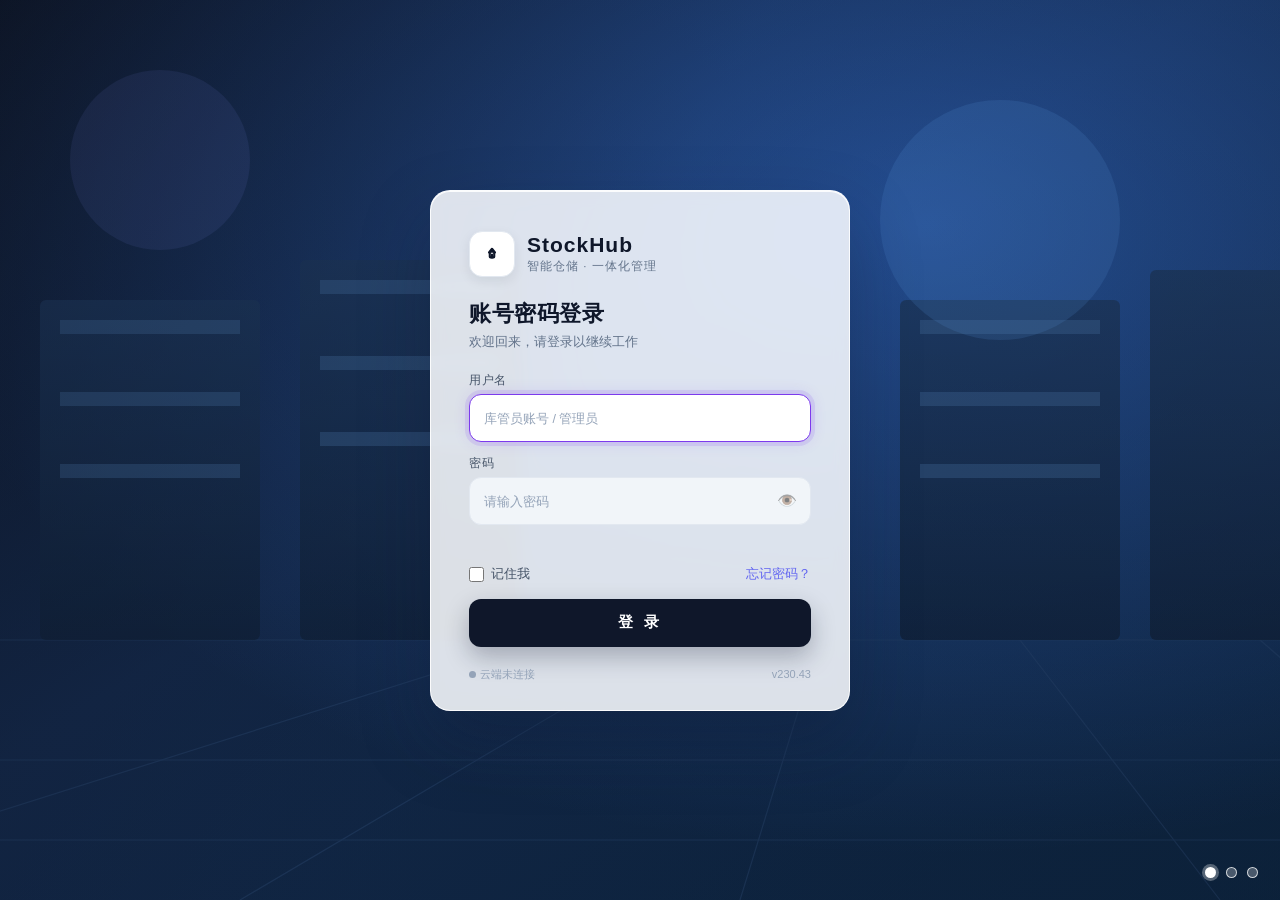
==== commit 05d777ef: "Add files via upload" ====
--- a/index.html
+++ b/index.html
@@ -6,9 +6,61 @@
   <meta name="apple-mobile-web-app-capable" content="yes">
   <meta name="apple-mobile-web-app-status-bar-style" content="default">
   <meta name="apple-mobile-web-app-title" content="库管工作台">
-  <link rel="apple-touch-icon" href="icons/icon-192.png?v=230.31" type="image/png">
-  <link rel="icon" href="icons/icon-192.png?v=230.31" type="image/png">
-  <link rel="manifest" href="manifest.json?v=230.31">
+  <link rel="apple-touch-icon" href="icons/icon-192.png?v=230.43" type="image/png">
+  <link rel="icon" href="icons/icon-192.png?v=230.43" type="image/png">
+  <!-- 🟢 v230.41【图标母版统一】全部图标（any / maskable / SVG / favicon.ico）直接由
+       用户指定的 512×512 玻璃房子图（icons/icon-master.png）等比缩放生成，
+       零二次设计 —— 图标即用户给的那张图，不再出现「蓝色底板 / 另一套设计」的分叉。
+       tools/gen_icons.py 可一键重建；门禁 verify-23039 G5-2/G5-3 锁定母版一致性。 -->
+  <!-- 🟢 v230.39【桌面图标修复】补 favicon.ico —— Windows 创建桌面/任务栏快捷方式时
+       **优先请求根目录 /favicon.ico**（不读 manifest 的 icons）。此前根目录无此文件 →
+       取不到 → 回退 Edge 默认的蓝色磁贴底板（用户截图里的蓝方块）。
+       ICO 内嵌 16/24/32/48/64/128 多尺寸，Windows 原生支持。 -->
+  <link rel="shortcut icon" href="favicon.ico?v=230.43" type="image/x-icon">
+  <link rel="icon" href="favicon.ico?v=230.43" sizes="16x16 24x24 32x32 48x48 64x64 128x128" type="image/x-icon">
+  <!-- 🟢 v230.37【PWA 安装图标修复】manifest 与图标引用全部运行时动态拼接 sharecode。
+       背景（两层鉴权差异，均为线上实测）：
+         ① 浏览器解析 manifest 走「文档级」请求，不带会话 cookie → manifest 拉取 403
+            → manifest-parsing-or-network-error → 无法安装到桌面（v230.36 已修）。
+         ② 浏览器为安装弹窗挑选图标时同样走 UI 级请求（不带 cookie）→ 裸路径图标 403
+            → Chrome 报 no-acceptable-icon → 弹窗回退成通用页面图标（用户反馈的「图标不对」）。
+       修法（组合）：
+         · manifest 图标全部以 data URI 内联（tools/gen-manifest.cjs 生成）→ 零网络请求，
+           任何鉴权环境下都能取到真实图标；
+         · manifest / apple-touch-icon / favicon / service-worker.js 的 URL 运行时拼 sharecode
+           —— 不硬编码（源码零平台耦合、码轮换无需改源码），无 sharecode 参数时退化为裸 URL。 -->
+  <script>
+  (function () {
+    try {
+      var code = new URLSearchParams(location.search).get('sharecode');
+      var q = code ? '&sharecode=' + encodeURIComponent(code) : '';
+      // manifest：文档级请求不带 cookie，必须带码
+      var link = document.createElement('link');
+      link.rel = 'manifest';
+      link.href = 'manifest.json?v=230.43' + q;
+      document.head.appendChild(link);
+      // 图标引用（apple-touch-icon / icon / shortcut icon）：UI 级请求同样不带 cookie，一并带码
+      // 注：selector 必须覆盖 rel="shortcut icon"（其 rel 值含空格，需用属性选择器精确匹配）
+      var icons = document.querySelectorAll(
+        'link[rel="apple-touch-icon"], link[rel="icon"], link[rel="shortcut icon"]'
+      );
+      for (var i = 0; i < icons.length; i++) {
+        var src = icons[i].getAttribute('href');
+        if (src && src.indexOf('sharecode=') === -1) {
+          icons[i].setAttribute('href', src + q);
+        }
+      }
+    } catch (e) {
+      // 兜底：极端情况下用静态 link，保证 manifest 始终存在
+      if (!document.querySelector('link[rel="manifest"]')) {
+        var fb = document.createElement('link');
+        fb.rel = 'manifest';
+        fb.href = 'manifest.json?v=230.43';
+        document.head.appendChild(fb);
+      }
+    }
+  })();
+  </script>
   <meta name="theme-color" content="#357ABD">
   <!-- 🟢 v229.46 AUDIT-F3：CSP 正式生效（此前仅为无效注释，等同「无 CSP」）。
        说明：script-src 仍含 'unsafe-inline' —— 本应用大量通过 innerHTML 注入动态内联事件处理器
@@ -358,8 +410,8 @@
     <!-- 🟢 v228.09 性能优化 P0-2：首屏关键 CSS 已内联（上方 CRITICAL_CSS 块，8.4KB），
          全量 style.css(211KB) 改为【非阻塞】加载：preload 拉取 → onload 转 stylesheet。
          首屏只依赖 8.4KB 内联样式，loading 遮罩即可正确显示；全量样式在遮罩期间并行加载完成。 -->
-    <link rel="preload" href="css/style.css?v=230.31" as="style" onload="this.onload=null;this.rel='stylesheet'">
-    <noscript><link rel="stylesheet" href="css/style.css?v=230.31"></noscript>
+    <link rel="preload" href="css/style.css?v=230.43" as="style" onload="this.onload=null;this.rel='stylesheet'">
+    <noscript><link rel="stylesheet" href="css/style.css?v=230.43"></noscript>
     <!-- 🟢 v229.45：启动加载屏样式已【全部内联】进上方 CRITICAL_CSS（原 loading-splash.css 异步加载
          在慢网下同样会裸 HTML 闪现，已废弃外部引用；css/loading-splash.css 保留仅作存档）。
          Inter 字体用于中心数字（词标已于 v229.68 换为内联矢量稿，不再依赖字体） -->
@@ -378,7 +430,7 @@
         }
         if (!ok) {
           var l = document.createElement('link');
-          l.rel = 'stylesheet'; l.href = 'css/style.css?v=230.31';
+          l.rel = 'stylesheet'; l.href = 'css/style.css?v=230.43';
           document.head.appendChild(l);
         }
       }, 3000);
@@ -783,10 +835,10 @@
   };
 })();
 </script>
-<script defer src="js/boot-splash.js?v=230.31"></script>
+<script defer src="js/boot-splash.js?v=230.43"></script>
   <script defer src="lib/dexie.min.js?v=55"></script>
   <script defer src="lib/supabase.min.js?v=55"></script>
-  <script defer src="js/lazy-lib.js?v=230.31"></script>
+  <script defer src="js/lazy-lib.js?v=230.43"></script>
 <!-- 🟢 v228.53：beacon 统计脚本改为「动态异步注入」。
      旧版（M4）用 defer：defer 脚本会阻塞 DOMContentLoaded，而 App.init()（app.js）也绑在
      DOMContentLoaded 上 —— 一旦 beacon.cdn.qq.com 在用户网络下慢/不可达（DNS 挂起、办公网
@@ -823,6 +875,69 @@
       <div class="boot-cap">DATA WORKBENCH · V2.4.0</div>
     </div>
   </div>
+  <!-- 🟢 v230.34：加载页卡死自愈 —— 恢复面板（旧 SW/缓存导致应用长时间未就绪时弹出） -->
+  <div id="stuckRecovery" style="display:none;position:fixed;inset:0;z-index:2147483647;background:rgba(240,244,248,.98);align-items:center;justify-content:center;padding:24px;">
+    <div style="max-width:360px;width:100%;background:#fff;border-radius:16px;box-shadow:0 12px 40px rgba(51,65,85,.18);padding:26px 22px;text-align:center;">
+      <div style="font-size:18px;font-weight:700;color:#1f2937;margin-bottom:10px;">页面加载似乎卡住了</div>
+      <div style="font-size:13.5px;line-height:1.6;color:#5a6b7f;margin-bottom:6px;">通常是浏览器缓存了旧版本资源所致。</div>
+      <div style="font-size:13.5px;line-height:1.6;color:#5a6b7f;margin-bottom:20px;">点击下方按钮清除缓存并重新加载，一般可立即恢复。</div>
+      <button id="srResetBtn" style="width:100%;padding:12px;border:none;border-radius:10px;background:linear-gradient(135deg,#4AAA8E,#357ABD);color:#fff;font-size:15px;font-weight:600;cursor:pointer;margin-bottom:10px;">清除缓存并重新加载</button>
+      <button id="srWaitBtn" style="width:100%;padding:11px;border:1px solid #d8e0e6;border-radius:10px;background:#f3f6f8;color:#5a6b7f;font-size:14px;cursor:pointer;">继续等待</button>
+    </div>
+  </div>
+
+  <script>
+  // 🟢 v230.34：加载页卡死自愈 —— 清缓存逃生通道 + 看门狗恢复面板
+  (function () {
+    function clearAllCachesAndSW() {
+      try {
+        if (navigator.serviceWorker && navigator.serviceWorker.getRegistrations) {
+          navigator.serviceWorker.getRegistrations().then(function (rs) {
+            rs.forEach(function (r) { try { r.unregister(); } catch (e) {} });
+          });
+        }
+      } catch (e) {}
+      try {
+        if (window.caches && window.caches.keys) {
+          caches.keys().then(function (ks) { ks.forEach(function (k) { try { caches.delete(k); } catch (e) {} }); });
+        }
+      } catch (e) {}
+      setTimeout(function () { try { location.reload(true); } catch (e) { location.reload(); } }, 500);
+    }
+    window.__wbClearCaches = clearAllCachesAndSW;
+
+    // 立即逃生：?reset=1 强制清缓存重载（用户卡死时直接给 URL 加此参数即可进入）
+    try {
+      if (/[?&]reset=1(\b|&|$)/.test(location.search)) { clearAllCachesAndSW(); return; }
+    } catch (e) {}
+
+    function showRecovery() {
+      var el = document.getElementById('stuckRecovery');
+      if (el) el.style.display = 'flex';
+    }
+    var hadError = false;
+    window.addEventListener('error', function () { hadError = true; });
+    function bindBtns() {
+      var rb = document.getElementById('srResetBtn');
+      var wb = document.getElementById('srWaitBtn');
+      if (rb) rb.addEventListener('click', clearAllCachesAndSW);
+      if (wb) wb.addEventListener('click', function () {
+        var el = document.getElementById('stuckRecovery'); if (el) el.style.display = 'none';
+        setTimeout(function () { if (!window.__wbAppReady) showRecovery(); }, 60000);
+      });
+    }
+    if (document.readyState === 'loading') document.addEventListener('DOMContentLoaded', bindBtns);
+    else bindBtns();
+
+    // 看门狗：25s 未就绪 → 弹面板；若启动期已出现 JS 报错则提前到 25s 立即弹（否则再等 15s）
+    setTimeout(function () {
+      if (window.__wbAppReady) return;
+      if (hadError) showRecovery();
+      else setTimeout(function () { if (!window.__wbAppReady) showRecovery(); }, 15000);
+    }, 25000);
+  })();
+  </script>
+
   <script>
     // 🟢 v229.45 兜底②：若 boot-splash.js 文件本身加载/执行失败（__bootSplashStarted 未置位），
     // 启动屏会因 CSS 默认 display:flex 永久遮挡 —— 12s 后强制退场。
@@ -1128,65 +1243,65 @@
     </div>
   </div>
 
-  <script defer src="js/table-utils.js?v=230.31"></script>
+  <script defer src="js/table-utils.js?v=230.43"></script>
   <!-- 🟢 v229.65：通用 Excel 式单元格框选 + 复制（替换旧拖拽求和），供全表复用 -->
-  <script defer src="js/excel-select.js?v=230.31"></script>
+  <script defer src="js/excel-select.js?v=230.43"></script>
   <!-- 🟢 v228.17：恢复 qrcode.min.js 预载。二维码列（现存量列表 / 存货档案）依赖全局 qrcode 函数，
        此前 P0-1 性能优化误将其移除，导致 QR.thumb 全部返回“—”。文件仅 57KB，继续 defer 不阻塞首屏。 -->
   <script defer src="lib/qrcode.min.js?v=55"></script>
-  <script defer src="js/qr-util.js?v=230.31"></script>
-  <script defer src="js/qr-scan.js?v=230.31"></script>
-  <script defer src="js/search-select.js?v=230.31"></script>
-  <script defer src="js/entity-links.js?v=230.31"></script>
-  <script defer src="js/db.js?v=230.31"></script>
-  <script defer src="js/config.js?v=230.31"></script>
+  <script defer src="js/qr-util.js?v=230.43"></script>
+  <script defer src="js/qr-scan.js?v=230.43"></script>
+  <script defer src="js/search-select.js?v=230.43"></script>
+  <script defer src="js/entity-links.js?v=230.43"></script>
+  <script defer src="js/db.js?v=230.43"></script>
+  <script defer src="js/config.js?v=230.43"></script>
   <!-- 🟢 v200：工作台主题弹窗（替换浏览器原生 alert/confirm/prompt） -->
-  <script defer src="js/modal.js?v=230.31"></script>
-  <script defer src="js/sync.js?v=230.31"></script>
-  <script defer src="js/data-loader.js?v=230.31"></script>
-  <script defer src="js/dashboard.js?v=230.31"></script>
-  <script defer src="js/supplier.js?v=230.31"></script>
-  <script defer src="js/query.js?v=230.31"></script>
-  <script defer src="js/reconciliation.js?v=230.31"></script>
-  <script defer src="js/order-track.js?v=230.31"></script>
-  <script defer src="js/stock-alert-config.js?v=230.31"></script>
-  <script defer src="js/stock-alert-rules.js?v=230.31"></script>
-  <script defer src="js/clipboard-utils.js?v=230.31"></script>
-  <script defer src="js/inventory-alert.js?v=230.31"></script>
-  <script defer src="js/order-check.js?v=230.31"></script>
-  <script defer src="js/filter-layout.js?v=230.31"></script>
-  <script defer src="js/components/datepicker.js?v=230.31"></script>
-  <script defer src="js/orders.js?v=230.31"></script>
-  <script defer src="js/inbound.js?v=230.31"></script>
-  <script defer src="js/stock.js?v=230.31"></script>
-  <script defer src="js/pricing.js?v=230.31"></script>
-  <script defer src="js/low-turnover.js?v=230.31"></script>
-  <script defer src="js/breach.js?v=230.31"></script>
-  <script defer src="js/outbound.js?v=230.31"></script>
-  <script defer src="js/stock-detail.js?v=230.31"></script>
-  <script defer src="js/supplier-detail.js?v=230.31"></script>
-  <script defer src="js/order-detail.js?v=230.31"></script>
-  <script defer src="js/stocktake.js?v=230.31"></script>
-  <script defer src="js/stocktake-records.js?v=230.31"></script>
-  <script defer src="js/stocktake-advisor.js?v=230.31"></script>
-  <script defer src="js/stocktake-diff-focus.js?v=230.31"></script>
-  <script defer src="js/color-theme.js?v=230.31"></script>
+  <script defer src="js/modal.js?v=230.43"></script>
+  <script defer src="js/sync.js?v=230.43"></script>
+  <script defer src="js/data-loader.js?v=230.43"></script>
+  <script defer src="js/dashboard.js?v=230.43"></script>
+  <script defer src="js/supplier.js?v=230.43"></script>
+  <script defer src="js/query.js?v=230.43"></script>
+  <script defer src="js/reconciliation.js?v=230.43"></script>
+  <script defer src="js/order-track.js?v=230.43"></script>
+  <script defer src="js/stock-alert-config.js?v=230.43"></script>
+  <script defer src="js/stock-alert-rules.js?v=230.43"></script>
+  <script defer src="js/clipboard-utils.js?v=230.43"></script>
+  <script defer src="js/inventory-alert.js?v=230.43"></script>
+  <script defer src="js/order-check.js?v=230.43"></script>
+  <script defer src="js/filter-layout.js?v=230.43"></script>
+  <script defer src="js/components/datepicker.js?v=230.43"></script>
+  <script defer src="js/orders.js?v=230.43"></script>
+  <script defer src="js/inbound.js?v=230.43"></script>
+  <script defer src="js/stock.js?v=230.43"></script>
+  <script defer src="js/pricing.js?v=230.43"></script>
+  <script defer src="js/low-turnover.js?v=230.43"></script>
+  <script defer src="js/breach.js?v=230.43"></script>
+  <script defer src="js/outbound.js?v=230.43"></script>
+  <script defer src="js/stock-detail.js?v=230.43"></script>
+  <script defer src="js/supplier-detail.js?v=230.43"></script>
+  <script defer src="js/order-detail.js?v=230.43"></script>
+  <script defer src="js/stocktake.js?v=230.43"></script>
+  <script defer src="js/stocktake-records.js?v=230.43"></script>
+  <script defer src="js/stocktake-advisor.js?v=230.43"></script>
+  <script defer src="js/stocktake-diff-focus.js?v=230.43"></script>
+  <script defer src="js/color-theme.js?v=230.43"></script>
   <!-- 🟢 v229.39：工作任务 · 云端同步独立分包（load/save/轻轮询/per-item 合并）；须在 work-tasks.js 之前加载 -->
-  <script defer src="js/worktasks-sync.js?v=230.31"></script>
+  <script defer src="js/worktasks-sync.js?v=230.43"></script>
   <!-- 🟢 v229.27：工作任务模块（个人备忘录 + 看进度 + 逾期提醒）；须在 app.js 之前加载以注册全局 WorkTasksModule -->
-  <script defer src="js/nlp-date.js?v=230.31"></script>
-  <script defer src="js/work-tasks.js?v=230.31"></script>
+  <script defer src="js/nlp-date.js?v=230.43"></script>
+  <script defer src="js/work-tasks.js?v=230.43"></script>
   <!-- 🟢 v229.37：移动端手势（左缘右滑开抽屉 / 右缘左滑返回）；右缘返回改为 Q弹果冻玻璃态；
        v229.35 起弹窗打开时右滑 = 关闭最上层弹窗（安卓返回键惯例），左缘拉抽屉仍跳过弹窗。
        v229.37 起按 z-index 取最上层弹窗并分体系关闭（WBModal #wbModalRoot / 遗留 #modalOverlay）。
        乳白微蓝玻璃(blur20)+外投影+内暗影厚度+2px 白边外晕，单峰高斯波形(σ42→82/H10→100)，
        拖拽跟手+速度张力，松手 spring(200/20/0.8)+果冻余震，达阈值液体收缩回右缘。仅 ≤768px 生效，须在 app.js 前加载 -->
-    <script defer src="js/mobile-gestures.js?v=230.31"></script>
+    <script defer src="js/mobile-gestures.js?v=230.43"></script>
     <!-- 🟢 v229.70：移动端下拉刷新（顶部下拉整页重载工作台）。放在 app.js 之前，
          自身挂 DOMContentLoaded 自举安装；#contentArea 为滚动容器，方向/横滚守卫见 js/pull-refresh.js 头注。 -->
-    <script defer src="js/pull-refresh.js?v=230.31"></script>
-    <script defer src="js/app.js?v=230.31"></script>
-  <script defer src="js/globals.js?v=230.31"></script>
+    <script defer src="js/pull-refresh.js?v=230.43"></script>
+    <script defer src="js/app.js?v=230.43"></script>
+  <script defer src="js/globals.js?v=230.43"></script>
   <script>
   /* 🟢 v228.57：脚本加载完整性守护 —— 解决「发布网关间歇性 502 → 核心 JS 没下来 →
         App is not defined → 永久白屏」，且用户刷新还可能再撞上同一份坏缓存。
@@ -1263,7 +1378,17 @@
       window.addEventListener('load', function() {
         // 🟢 v227.21：注册 URL 带版本戳 + updateViaCache:'none'，确保每次发版浏览器都重新拉取 SW 脚本，
         //   避免「改了 CACHE_NAME 但旧 ?v= 被 CDN 缓存、SW 永不更新」的卡死。
-        navigator.serviceWorker.register('service-worker.js?v=230.31', { updateViaCache: 'none' }).then(function(reg) {
+        // 🟢 v230.36【PWA 可安装性修复】SW 注册 URL 动态拼接 sharecode。
+        //   浏览器在注册 SW 时同样走文档级请求，不带 __wb_rsc 会话 cookie →
+        //   service-worker.js 裸路径会被网关拦 403，导致 SW 注册失败、PWA 不可安装。
+        //   从 location.search 运行时取码拼接，源码不硬编码平台码，码轮换无需改源码。
+        var swUrl = 'service-worker.js?v=230.43';
+        try {
+          var code = new URLSearchParams(location.search).get('sharecode');
+          if (code) swUrl += '&sharecode=' + encodeURIComponent(code);
+        } catch (e) { /* URLSearchParams 不可用则用裸 URL */ }
+        window.__wbSwUrl = swUrl; // 供门禁/线上排查断言
+        navigator.serviceWorker.register(swUrl, { updateViaCache: 'none' }).then(function(reg) {
           console.log('[PWA] Service Worker 注册成功:', reg.scope);
           // 检测到新版本 SW 在等待 → 让它跳过等待并接管，使后续请求走新缓存
           function activateNew() {
--- a/css/style.css
+++ b/css/style.css
@@ -1084,7 +1084,12 @@
 .todo-dot{ width: 6px; height: 6px; border-radius: 50%; flex-shrink: 0; }
 .todo-dot.urgent{ background: var(--accent-coral); }
 .todo-dot.warning{ background: var(--status-warning); }
-.todo-text{ flex: 1; color: var(--text-main); font-size: 13px; line-height: 1.4; white-space: nowrap; overflow: hidden; text-overflow: ellipsis; }
+/* 🟢 v230.33：补 min-width:0 —— flex:1 + nowrap 的子项缺它时不会收缩到内容以下，
+   长任务标题把「我的任务/待办事项」卡 min-content 撑到 448px，列向 flex stretch 又把
+   整列卡片拉到同宽 → 移动端整页横向溢出 68px，右侧被 overflow-x:hidden 裁切（报障截图）。 */
+.todo-text{ flex: 1; min-width: 0; color: var(--text-main); font-size: 13px; line-height: 1.4; white-space: nowrap; overflow: hidden; text-overflow: ellipsis; }
+/* 防御：移动端数据卡列不允许被内容反向撑宽（超出部分本就被裁切不可达） */
+@media (max-width: 768px){ .data-widgets > .glass-card{ min-width: 0; max-width: 100%; } }
 .todo-meta{ font-size: 11px; color: var(--primary); white-space: nowrap; font-weight: 500; }
 .donut-container{ display: flex; align-items: center; gap: 18px; }
 .donut-chart{ position: relative; width: 90px; height: 90px; flex-shrink: 0; }
@@ -1159,12 +1164,16 @@
   text-align: center;
   /* 🟢 v229.94：单元格内容溢出时「全部换行」而非被裁切/溢出——统一应用于全部数据表。
      默认即 normal（会换行），此处显式声明 + word-break 防长串（如英文/编码）不折行，
-     overflow:visible 确保内容永不因父容器裁掉；vertical-align:top 让多行内容顶部对齐更整齐。 */
+     overflow:visible 确保内容永不因父容器裁掉；vertical-align:middle 让多行内容垂直居中。
+     👉 v230.35：按需求「全部表格内容垂直居中」，原 top 改为 middle。 */
   white-space: normal;
   word-break: break-word;
   overflow: visible;
-  vertical-align: top;
-}
+  vertical-align: middle;
+}
+/* 👉 v230.35：全部表格单元格垂直居中（覆盖主数据表 / 虚拟表 / Excel 选择表） */
+.vt-table tbody td,
+.excel-sel table td{ vertical-align: middle; }
 /* 🟢 v173：表格正文内的 strong / 实体链接保持与普通单元格一致的字重（400），
    避免「订单编号 / 供应商」等被加粗或着色的列看起来比普通列更大更重 */
 .data-table tbody td strong, .data-table tbody td a.entity-link{ font-weight: 400; }
--- a/css/style.css
+++ b/css/style.css
@@ -1084,7 +1084,12 @@
 .todo-dot{ width: 6px; height: 6px; border-radius: 50%; flex-shrink: 0; }
 .todo-dot.urgent{ background: var(--accent-coral); }
 .todo-dot.warning{ background: var(--status-warning); }
-.todo-text{ flex: 1; color: var(--text-main); font-size: 13px; line-height: 1.4; white-space: nowrap; overflow: hidden; text-overflow: ellipsis; }
+/* 🟢 v230.33：补 min-width:0 —— flex:1 + nowrap 的子项缺它时不会收缩到内容以下，
+   长任务标题把「我的任务/待办事项」卡 min-content 撑到 448px，列向 flex stretch 又把
+   整列卡片拉到同宽 → 移动端整页横向溢出 68px，右侧被 overflow-x:hidden 裁切（报障截图）。 */
+.todo-text{ flex: 1; min-width: 0; color: var(--text-main); font-size: 13px; line-height: 1.4; white-space: nowrap; overflow: hidden; text-overflow: ellipsis; }
+/* 防御：移动端数据卡列不允许被内容反向撑宽（超出部分本就被裁切不可达） */
+@media (max-width: 768px){ .data-widgets > .glass-card{ min-width: 0; max-width: 100%; } }
 .todo-meta{ font-size: 11px; color: var(--primary); white-space: nowrap; font-weight: 500; }
 .donut-container{ display: flex; align-items: center; gap: 18px; }
 .donut-chart{ position: relative; width: 90px; height: 90px; flex-shrink: 0; }
@@ -1159,12 +1164,16 @@
   text-align: center;
   /* 🟢 v229.94：单元格内容溢出时「全部换行」而非被裁切/溢出——统一应用于全部数据表。
      默认即 normal（会换行），此处显式声明 + word-break 防长串（如英文/编码）不折行，
-     overflow:visible 确保内容永不因父容器裁掉；vertical-align:top 让多行内容顶部对齐更整齐。 */
+     overflow:visible 确保内容永不因父容器裁掉；vertical-align:middle 让多行内容垂直居中。
+     👉 v230.35：按需求「全部表格内容垂直居中」，原 top 改为 middle。 */
   white-space: normal;
   word-break: break-word;
   overflow: visible;
-  vertical-align: top;
-}
+  vertical-align: middle;
+}
+/* 👉 v230.35：全部表格单元格垂直居中（覆盖主数据表 / 虚拟表 / Excel 选择表） */
+.vt-table tbody td,
+.excel-sel table td{ vertical-align: middle; }
 /* 🟢 v173：表格正文内的 strong / 实体链接保持与普通单元格一致的字重（400），
    避免「订单编号 / 供应商」等被加粗或着色的列看起来比普通列更大更重 */
 .data-table tbody td strong, .data-table tbody td a.entity-link{ font-weight: 400; }
